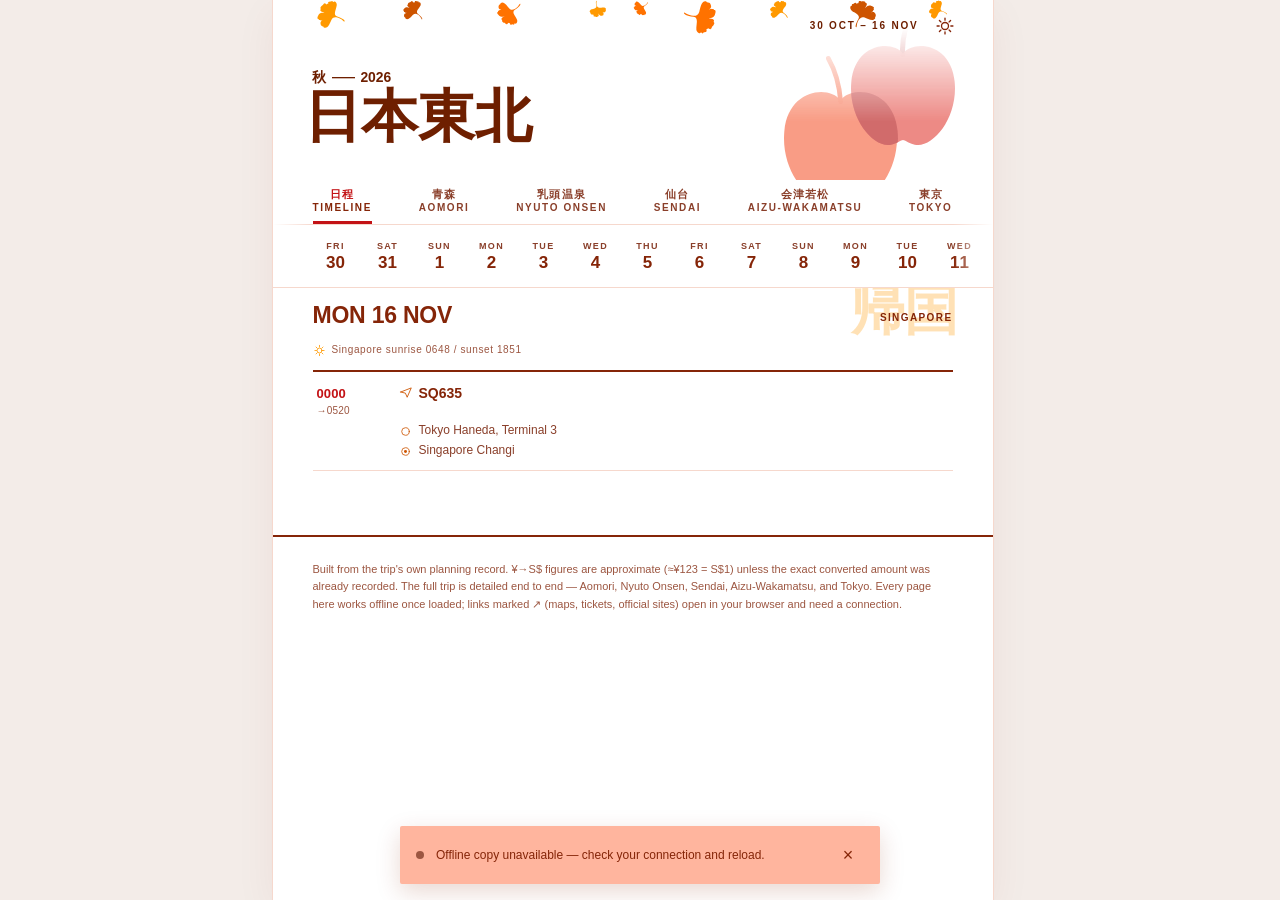
==== index.html @ 408b0f76 "Use the two-apples image for home-screen and app icons too Co-Authored-By: Claude Opus 5.5 <noreply@" ====
<!doctype html><html lang="en"><head><meta charset="utf-8"><meta name="viewport" content="width=device-width,initial-scale=1,viewport-fit=cover"><title>2026 Tohoku — Itinerary</title><meta name="description" content="Day-by-day Tohoku trip itinerary, offline-ready."><meta name="theme-color" content="#ffffff" media="(prefers-color-scheme: light)"><meta name="theme-color" content="#1a0a06" media="(prefers-color-scheme: dark)"><link rel="icon" href="favicon.ico?v=2" sizes="any"><link rel="icon" type="image/png" sizes="16x16" href="icons/favicon-16.png?v=2"><link rel="icon" type="image/png" sizes="32x32" href="icons/favicon-32.png?v=2"><link rel="icon" type="image/png" sizes="48x48" href="icons/favicon-48.png?v=2"><link rel="apple-touch-icon" sizes="180x180" href="icons/apple-touch-icon.png?v=2"><link rel="manifest" href="manifest.webmanifest"><meta name="apple-mobile-web-app-capable" content="yes"><meta name="apple-mobile-web-app-status-bar-style" content="black-translucent"><meta name="apple-mobile-web-app-title" content="Tohoku 2026"><meta name="mobile-web-app-capable" content="yes"><link rel="stylesheet" href="styles.css"></head><body><div class="splash" id="splash" aria-hidden="true"><div class="splash__poster"><div class="sp sp-panel sp-mult" style="left:141px;top:217px;width:941px;height:1770px;background:#ffb59e"></div><div class="sp sp-kanji" style="left:738px;top:215px;width:352px;height:436px"><div class="sp__in" style="width:352px;height:436px;transform:rotate(180deg) scaleY(-1)"><img src="art/splash/nichi.svg" alt=""></div></div><div class="sp sp-kanji" style="left:701.91px;top:1570px;width:435.094px;height:424.427px"><div class="sp__in" style="width:435.094px;height:424.427px;transform:rotate(180deg) scaleY(-1)"><img src="art/splash/hon.svg" alt=""></div></div><div class="sp sp-type sp-mult" style="left:176.37px;top:536.79px;width:10.23px;height:13.51px"><img src="art/splash/d2.svg" alt=""></div><div class="sp sp-type sp-mult" style="left:190.6px;top:536.79px;width:11.285px;height:13.739px"><img src="art/splash/d0.svg" alt=""></div><div class="sp sp-type sp-mult" style="left:205.95px;top:536.79px;width:10.23px;height:13.51px"><img src="art/splash/d2.svg" alt=""></div><div class="sp sp-type sp-mult" style="left:220.17px;top:536.79px;width:11.125px;height:13.739px"><img src="art/splash/d6.svg" alt=""></div><div class="sp sp-type sp-mult" style="left:176.74px;top:260px;width:54.82px;height:230.745px"><div class="sp__in" style="width:230.745px;height:54.82px;transform:rotate(-90deg)"><img src="art/splash/japan.svg" alt=""></div></div><div class="sp sp-type sp-mult" style="left:176.37px;top:511.45px;width:55.205px;height:6.901px"><img src="art/splash/bar.svg" alt=""></div><div class="sp sp-type" style="left:176px;top:563px;width:56px;height:53px"><img src="art/splash/aki.svg" alt=""></div><div class="sp sp-apple-red sp-mult" style="left:233.12px;top:77.36px;width:937.936px;height:1027.284px"><div class="sp__in" style="width:826.265px;height:929.644px;transform:rotate(7.32deg) scaleX(-1)"><img src="art/splash/apple-red.svg" alt=""></div></div><div class="sp sp-type sp-mult sp-route" style="left:1122px;top:215px;width:28px;height:1774px"><p><span>Aomori </span><span class="j">青森</span><span> » Nyuto onsen </span><span class="j">乳頭温泉</span><span> » Sendai </span><span class="j">仙台</span><span> » aizu-wakamatsu</span><span class="j">会津若松</span><span> » Tokyo </span><span class="j">東京</span></p></div><div class="sp sp-leaf sp-leaf--1 sp-mult" style="left:733.956px;top:982.984px;width:348.44px;height:353.081px"><div class="sp__in" style="width:351.261px;height:346.594px;transform:rotate(90.3deg)"><img src="art/splash/leaf-a1.svg" alt=""></div></div><div class="sp sp-leaf sp-leaf--1 sp-mult" style="left:733.956px;top:982.984px;width:348.44px;height:353.081px"><div class="sp__in" style="width:351.261px;height:346.594px;transform:rotate(90.3deg)"><img src="art/splash/leaf-a2.svg" alt=""></div></div><div class="sp sp-leaf sp-leaf--2 sp-mult" style="left:92.008px;top:694.04px;width:238.328px;height:238.252px"><div class="sp__in" style="width:169.681px;height:167.37px;transform:rotate(-46.06deg)"><img src="art/splash/leaf-b1.svg" alt=""></div></div><div class="sp sp-leaf sp-leaf--2 sp-mult" style="left:92.008px;top:694.04px;width:238.328px;height:238.252px"><div class="sp__in" style="width:169.681px;height:167.37px;transform:rotate(-46.06deg)"><img src="art/splash/leaf-b2.svg" alt=""></div></div><div class="sp sp-leaf sp-leaf--3 sp-mult" style="left:53.32px;top:971.523px;width:232.624px;height:233.183px"><div class="sp__in" style="width:169.593px;height:167.318px;transform:rotate(-122.86deg) scaleX(-1)"><img src="art/splash/leaf-c1.svg" alt=""></div></div><div class="sp sp-leaf sp-leaf--3 sp-mult" style="left:53.32px;top:971.523px;width:232.624px;height:233.183px"><div class="sp__in" style="width:169.593px;height:167.318px;transform:rotate(-122.86deg) scaleX(-1)"><img src="art/splash/leaf-c2.svg" alt=""></div></div><div class="sp sp-leaf sp-leaf--4 sp-mult" style="left:883.996px;top:1353.036px;width:229.772px;height:230.538px"><div class="sp__in" style="width:169.682px;height:167.399px;transform:rotate(-60.07deg)"><img src="art/splash/leaf-d.svg" alt=""></div></div><div class="sp sp-leaf sp-leaf--5 sp-mult" style="left:493.768px;top:1857.972px;width:275.528px;height:275.059px"><div class="sp__in" style="width:197.621px;height:194.929px;transform:rotate(37.65deg) scaleX(-1)"><img src="art/splash/leaf-e1.svg" alt=""></div></div><div class="sp sp-leaf sp-leaf--5 sp-mult" style="left:493.768px;top:1857.972px;width:275.528px;height:275.059px"><div class="sp__in" style="width:197.621px;height:194.929px;transform:rotate(37.65deg) scaleX(-1)"><img src="art/splash/leaf-e2.svg" alt=""></div></div><div class="sp sp-leaf sp-leaf--6 sp-mult" style="left:310.992px;top:72.071px;width:267.964px;height:270.431px"><div class="sp__in" style="width:231.723px;height:228.599px;transform:rotate(-79.2deg)"><img src="art/splash/leaf-f.svg" alt=""></div></div><div class="sp sp-leaf sp-leaf--7 sp-mult" style="left:63.984px;top:854.05px;width:156.364px;height:156.925px"><div class="sp__in" style="width:115.328px;height:113.757px;transform:rotate(120.24deg)"><img src="art/splash/leaf-g.svg" alt=""></div></div><div class="sp sp-apple-red sp-mult" style="left:738px;top:215px;width:352px;height:436px"><div class="sp__mask" style="transform:rotate(180deg) scaleY(-1);-webkit-mask:url(art/splash/mask-nichi.svg) no-repeat 0 0/100% 100%;mask:url(art/splash/mask-nichi.svg) no-repeat 0 0/100% 100%"><div style="position:absolute;left:0;top:0;width:826.255px;height:923.871px;transform-origin:0 0;transform:matrix(.99185,-.127411,.127411,.99185,-80.332,-26.666)"><img src="art/splash/apple-red-over.svg" alt=""></div></div></div><div class="sp sp-apple-coral" style="left:.929px;top:904.022px;width:853.618px;height:1003.697px"><div class="sp__mask" style="transform:rotate(-19.83deg) scaleX(-1);-webkit-mask:url(art/splash/mask-coral.svg) no-repeat 0 0/100% 100%;mask:url(art/splash/mask-coral.svg) no-repeat 0 0/100% 100%"><div style="position:absolute;left:0;top:0;width:435.094px;height:424.427px;transform-origin:0 0;transform:matrix(.940703,-.339231,.339231,.940703,-184.712,896.847)"><img src="art/splash/hon-over.svg" alt=""></div></div></div><div class="sp sp-apple-coral sp-mult" style="left:-143.964px;top:789.001px;width:1143.404px;height:1233.737px"><div class="sp__in" style="width:853.618px;height:1003.697px;transform:rotate(-19.83deg) scaleX(-1)"><img src="art/splash/apple-coral.svg" alt=""></div></div></div></div><script>!function(){var e=document.getElementById("splash");if(e){var t=!1;try{t=sessionStorage.getItem("splashSeen")}catch(e){}if(t||/[?&]nosplash/.test(location.search))e.parentNode.removeChild(e);else{try{sessionStorage.setItem("splashSeen","1")}catch(e){}var n=document.documentElement,i=e.firstChild;n.classList.add("splash-on"),l(),window.addEventListener("resize",l);for(var s,a=window.matchMedia&&window.matchMedia("(prefers-reduced-motion: reduce)").matches,o=!1,r=e.getElementsByTagName("img"),d=r.length,c=0;c<r.length;c++)r[c].complete?h():(r[c].addEventListener("load",h),r[c].addEventListener("error",h));setTimeout(m,1200),e.addEventListener("click",v)}}function l(){var e=Math.min(window.innerWidth/1240,window.innerHeight/2204);i.style.transform="translate("+(window.innerWidth-1240*e)/2+"px,"+(window.innerHeight-2204*e)/2+"px) scale("+e+")"}function m(){o||(o=!0,e.classList.add(a?"is-calm":"is-playing"),s=setTimeout(v,a?2600:3550))}function h(){--d<=0&&m()}function v(){clearTimeout(s),e.classList.contains("is-leaving")||(e.classList.add("is-leaving"),n.classList.remove("splash-on"),window.removeEventListener("resize",l),setTimeout(function(){e.parentNode&&e.parentNode.removeChild(e)},450))}}()</script><svg style="display:none" aria-hidden="true"><symbol id="i-flight" viewBox="0 0 24 24" fill="none" stroke="currentColor" stroke-width="1.5" stroke-linecap="round" stroke-linejoin="round"><path d="M3 12L21 5l-7 16-3-7-8-2Z"/></symbol><symbol id="i-train" viewBox="0 0 24 24" fill="none" stroke="currentColor" stroke-width="1.5" stroke-linecap="round" stroke-linejoin="round"><path d="M4 7Q4 4 8 4h5q6 0 7 3"/><rect x="4" y="7" width="16" height="9" rx="3"/><path d="M4 10.5h16"/><circle cx="8" cy="18.5" r="1.3" fill="currentColor" stroke="none"/><circle cx="16" cy="18.5" r="1.3" fill="currentColor" stroke="none"/></symbol><symbol id="i-bus" viewBox="0 0 24 24" fill="none" stroke="currentColor" stroke-width="1.5" stroke-linecap="round" stroke-linejoin="round"><rect x="3.5" y="6" width="17" height="11" rx="2"/><path d="M3.5 11h17"/><path d="M7 8.5h3M14 8.5h3"/><circle cx="7.5" cy="18.5" r="1.3" fill="currentColor" stroke="none"/><circle cx="16.5" cy="18.5" r="1.3" fill="currentColor" stroke="none"/></symbol><symbol id="i-ferry" viewBox="0 0 24 24" fill="none" stroke="currentColor" stroke-width="1.5" stroke-linecap="round" stroke-linejoin="round"><path d="M3 15h18l-3 5H6l-3-5Z"/><path d="M12 15V4"/><path d="M12 5l5.5 2.5L12 9.5Z" fill="currentColor" stroke="none"/></symbol><symbol id="i-walk" viewBox="0 0 24 24" fill="none" stroke="currentColor" stroke-width="1.5" stroke-linecap="round" stroke-linejoin="round"><circle cx="13" cy="4.5" r="1.5" fill="currentColor" stroke="none"/><path d="M12 8l-3 3 1 5"/><path d="M12 8l4 2 2 6"/><path d="M10 16l-2 4M15 15l1 5"/></symbol><symbol id="i-hotel" viewBox="0 0 24 24" fill="none" stroke="currentColor" stroke-width="1.5" stroke-linecap="round" stroke-linejoin="round"><path d="M3 19v-6h18v6"/><path d="M3 15v-2a1 1 0 0 1 1-1h3a1 1 0 0 1 1 1v2"/><path d="M3 21v-2M21 21v-2"/></symbol><symbol id="i-museum" viewBox="0 0 24 24" fill="none" stroke="currentColor" stroke-width="1.5" stroke-linecap="round" stroke-linejoin="round"><path d="M3 10 12 4l9 6"/><path d="M5 10v8M9.5 10v8M14.5 10v8M19 10v8"/><path d="M3 18h18M3 20.5h18"/></symbol><symbol id="i-site" viewBox="0 0 24 24" fill="none" stroke="currentColor" stroke-width="1.5" stroke-linecap="round" stroke-linejoin="round"><path d="M4 19 12 6l8 13Z"/><path d="M4 19h16"/><path d="M12 6V3"/></symbol><symbol id="i-castle" viewBox="0 0 24 24" fill="none" stroke="currentColor" stroke-width="1.5" stroke-linecap="round" stroke-linejoin="round"><path d="M12 2.5 18 8H6Z"/><path d="M8 8h8v3.5H8Z"/><path d="M5.5 11.5h13V20h-13Z"/><path d="M9.5 20v-4h2v4M12.5 20v-4h2v4"/></symbol><symbol id="i-onsen" viewBox="0 0 24 24" fill="none" stroke="currentColor" stroke-width="1.5" stroke-linecap="round" stroke-linejoin="round"><path d="M3 19h18"/><path d="M7 19c0-2 2-2 2-4s-2-2-2-4"/><path d="M12 19c0-2 2-2 2-4s-2-2-2-4"/><path d="M17 19c0-2 2-2 2-4s-2-2-2-4"/></symbol><symbol id="i-hike" viewBox="0 0 24 24" fill="none" stroke="currentColor" stroke-width="1.5" stroke-linecap="round" stroke-linejoin="round"><circle cx="18" cy="5.5" r="1.4" fill="currentColor" stroke="none"/><path d="M3 19 9 8l3 5 2.5-3.5L20 19Z"/></symbol><symbol id="i-food" viewBox="0 0 24 24" fill="none" stroke="currentColor" stroke-width="1.5" stroke-linecap="round" stroke-linejoin="round"><path d="M3.5 13a8.5 4 0 0 0 17 0"/><path d="M3 13h18"/><path d="M17 4 15 13M20 4 18 13"/></symbol><symbol id="i-shop" viewBox="0 0 24 24" fill="none" stroke="currentColor" stroke-width="1.5" stroke-linecap="round" stroke-linejoin="round"><path d="M6 8h12l-1 12.5H7Z"/><path d="M9 8a3 3 0 0 1 6 0"/></symbol><symbol id="i-festival" viewBox="0 0 24 24" fill="none" stroke="currentColor" stroke-width="1.5" stroke-linecap="round" stroke-linejoin="round"><path d="M9 4h6M9 20h6"/><path d="M9 4c-1 4-1.5 5-1.5 8s.5 4 1.5 8"/><path d="M15 4c1 4 1.5 5 1.5 8s-.5 4-1.5 8"/><path d="M12 4v16"/></symbol><symbol id="i-sun" viewBox="0 0 24 24" fill="none" stroke="currentColor" stroke-width="1.5" stroke-linecap="round" stroke-linejoin="round"><circle cx="12" cy="12" r="4.5"/><path d="M12 2.5v3M12 18.5v3M3.5 12h3M17.5 12h3M5.6 5.6l2.1 2.1M16.3 16.3l2.1 2.1M18.4 5.6l-2.1 2.1M7.7 16.3l-2.1 2.1"/></symbol><symbol id="i-warn" viewBox="0 0 24 24" fill="none" stroke="currentColor" stroke-width="1.5" stroke-linecap="round" stroke-linejoin="round"><path d="M12 3 22 20H2Z"/><path d="M12 9.5v5"/><circle cx="12" cy="17.2" r="0.75" fill="currentColor" stroke="none"/></symbol><symbol id="i-bound" viewBox="0 0 24 24" fill="none" stroke="currentColor" stroke-width="1.5" stroke-linecap="round" stroke-linejoin="round"><path d="M3 12h15"/><path d="M13 6l7 6-7 6"/></symbol><symbol id="i-depart" viewBox="0 0 24 24" fill="none" stroke="currentColor" stroke-width="1.5" stroke-linecap="round" stroke-linejoin="round"><circle cx="12" cy="12" r="7"/></symbol><symbol id="i-arrive" viewBox="0 0 24 24" fill="none" stroke="currentColor" stroke-width="1.5" stroke-linecap="round" stroke-linejoin="round"><circle cx="12" cy="12" r="7"/><circle cx="12" cy="12" r="2.75" fill="currentColor" stroke="none"/></symbol><symbol id="i-ticket" viewBox="0 0 24 24" fill="none" stroke="currentColor" stroke-width="1.5" stroke-linecap="round" stroke-linejoin="round"><path d="M3 9a2 2 0 0 0 0 6"/><path d="M21 9a2 2 0 0 1 0 6"/><rect x="3" y="6" width="18" height="12" rx="2"/><path d="M13 6v2M13 11v2M13 16v2" stroke-dasharray="1.5 2"/></symbol></svg><header class="hero"><div class="hero__apples" aria-hidden="true"><img class="hero__a hero__a--coral-stem" src="art/apple-coral-stem.svg" alt="" width="54" height="148"> <img class="hero__a hero__a--coral" src="art/apple-coral.svg" alt="" width="345" height="329"> <img class="hero__a hero__a--red-stem" src="art/apple-red-stem.svg" alt="" width="44" height="141"> <img class="hero__a hero__a--red" src="art/apple-red.svg" alt="" width="319" height="303"> <img class="hero__a hero__a--overlap" src="art/apple-overlap.svg" alt="" width="319" height="303"></div><div class="hero__leaves" aria-hidden="true"><span class="leaf" style="--x:6%;--s:30px;--dur:11s;--delay:-2s;--drift:40px;--spin:300deg"><svg viewBox="320 82 250 250" focusable="false"><path d="M449.25 246.379C460.533 225.133 476.462 222.226 496.83 227.12C541.311 237.816 553.072 268.225 558.45 260.901C564.294 252.931 544.532 235.312 497.122 219.684C476.844 213.003 475.328 197.176 479.103 179.134C480.77 173.201 482.839 165.764 484.871 158.247C488.484 146.698 492.184 135.284 492.862 125.617C493.004 124.701 493.085 123.978 493.08 123.51C492.982 113.691 490.383 104.771 481.406 97.3843C473.807 91.784 468.407 93.7924 464.067 98.8266C460.418 96.265 458.945 89.1436 453.319 89.564C450.482 89.4618 447.677 94.0691 445.226 94.8827C442.432 95.3972 441.091 94.2428 438.589 94.4334C424.124 94.2511 417.619 99.7546 422.479 114.483C420.272 114.333 415.969 112.689 413.925 113.548C410.722 114.885 410.831 118.491 409.587 118.582C403.959 119.004 399.18 109.613 392.879 109.454C386.578 109.288 382.447 115.636 379.87 120.481C376.072 127.592 376.438 125.129 371.047 128.675C366.52 131.211 356.73 143.254 356.761 147.966C356.368 151.139 359.252 151.861 359.435 154.368C360.144 159.655 357.35 160.176 355.851 165.318C353.347 174.58 369.887 180.319 387.406 185.851C390.444 186.815 389.283 188.153 386.816 187.977C368.718 186.402 354.735 189.689 346.431 199.332C341.807 204.703 326.506 231.917 334.216 237.947C336.949 240.091 339.633 239.881 343.156 239.803C343.403 239.793 342.032 245.858 344.096 248.221C346.156 250.579 350.105 248.709 352.651 249.15C356.16 249.835 358.603 253.106 361.779 253.499C364.935 253.992 369.517 251.243 373.597 249.909C374.854 249.503 374.742 250.831 374.039 251.489C366.966 258.147 357.861 261.673 357.446 271.423C357.135 279.931 359.568 291.974 365.982 297.502C367.666 298.953 369.816 298.884 371.005 299.489C373.45 300.721 371.615 301.907 374.49 303.083C377.082 304.148 377.031 302.338 379.936 303.385C383.783 304.756 381.161 309.728 386.069 311.883C421.37 325.422 437.881 267.781 449.25 246.379Z" style="fill:var(--art-gold)"/></svg></span><span class="leaf" style="--x:18%;--s:22px;--dur:13s;--delay:-9s;--drift:-30px;--spin:-260deg"><svg viewBox="130 715 175 175" focusable="false"><path d="M217.958 832.524C230.865 820.533 242.584 822.345 255.502 830.62C283.711 848.7 284.549 872.564 290.028 868.787C295.985 864.675 286.541 847.74 257.49 825.546C245.062 816.055 247.813 804.74 254.756 793.163C257.334 789.458 260.551 784.809 263.762 780.096C269.034 772.973 274.334 765.963 277.124 759.437C277.442 758.837 277.672 758.357 277.781 758.032C280.071 751.214 280.413 744.419 275.975 737.152C272.062 731.453 267.843 731.547 263.632 733.988C261.722 731.34 262.413 726.059 258.419 724.999C256.481 724.247 253.433 726.761 251.543 726.736C249.486 726.421 248.835 725.301 247.058 724.832C237.094 721.233 231.271 723.479 231.099 734.837C229.607 734.203 227.024 732.033 225.404 732.136C222.867 732.293 222.077 734.814 221.194 734.578C217.199 733.519 216.147 725.874 211.825 724.252C207.505 722.624 203.123 726.025 200.177 728.758C195.842 732.767 196.687 731.15 192.105 732.309C188.364 732.977 178.699 738.96 177.589 742.227C176.556 744.329 178.378 745.521 177.902 747.299C177.124 751.127 175.066 750.818 172.794 754.015C168.838 759.823 178.904 767.764 189.698 775.797C191.569 777.194 190.444 777.841 188.779 777.127C176.635 771.692 166.171 770.61 158.111 775.288C153.622 777.895 136.502 793.051 140.389 799.074C141.765 801.214 143.673 801.713 146.129 802.504C146.302 802.557 143.898 806.424 144.758 808.555C145.618 810.681 148.799 810.335 150.455 811.251C152.718 812.568 153.623 815.417 155.726 816.451C157.792 817.55 161.622 816.748 164.765 816.805C165.732 816.825 165.336 817.717 164.691 818.004C158.2 820.913 151.053 821.167 148.425 827.813C146.168 833.625 144.96 842.542 148.071 847.907C148.887 849.315 150.392 849.783 151.069 850.487C152.465 851.927 150.911 852.307 152.618 853.81C154.156 855.17 154.555 853.905 156.313 855.327C158.647 857.199 155.638 860.01 158.517 862.679C179.692 880.522 204.953 844.603 217.958 832.524Z" style="fill:var(--art-rust)"/></svg></span><span class="leaf" style="--x:31%;--s:26px;--dur:10s;--delay:-5s;--drift:50px;--spin:340deg"><svg viewBox="38 972 175 175" focusable="false"><path d="M126.246 1027.62C138.212 1040.56 150.035 1039.63 163.54 1032.36C193.033 1016.46 195.668 992.723 200.847 996.903C206.477 1001.45 195.782 1017.63 165.139 1037.57C152.031 1046.09 153.92 1057.58 159.97 1069.65C162.261 1073.54 165.118 1078.42 167.964 1083.36C172.684 1090.86 177.44 1098.25 179.73 1104.97C180.001 1105.59 180.194 1106.09 180.278 1106.42C182.047 1113.39 181.876 1120.19 176.902 1127.1C172.571 1132.49 168.371 1132.08 164.356 1129.33C162.252 1131.82 162.542 1137.14 158.48 1137.9C156.49 1138.5 153.641 1135.76 151.754 1135.65C149.679 1135.8 148.945 1136.87 147.139 1137.21C136.931 1140.04 131.295 1137.36 131.979 1126.02C130.444 1126.54 127.705 1128.51 126.098 1128.29C123.579 1127.94 122.981 1125.37 122.084 1125.54C118.019 1126.29 116.394 1133.83 111.962 1135.13C107.531 1136.42 103.418 1132.7 100.687 1129.75C96.6669 1125.43 97.3871 1127.1 92.906 1125.6C89.2263 1124.66 80.04 1117.96 79.18 1114.62C78.308 1112.45 80.2148 1111.39 79.8748 1109.58C79.3873 1105.71 77.3119 1105.86 75.2878 1102.5C71.7809 1096.41 82.4181 1089.25 93.7868 1082.06C95.7577 1080.81 94.6853 1080.08 92.9715 1080.66C80.4518 1085.17 69.9361 1085.46 62.2515 1080.18C57.9722 1077.24 42.0442 1060.84 46.3746 1055.13C47.9085 1053.1 49.8485 1052.74 52.3573 1052.14C52.534 1052.1 50.428 1048.06 51.447 1046C52.4645 1043.95 55.6106 1044.53 57.3309 1043.74C59.6871 1042.6 60.8046 1039.83 62.9794 1038.96C65.122 1038.02 68.8806 1039.11 72.0191 1039.29C72.9852 1039.34 72.6576 1038.42 72.0362 1038.08C65.7827 1034.69 58.6757 1033.9 56.5565 1027.08C54.744 1021.11 54.2124 1012.13 57.7192 1007.01C58.6397 1005.67 60.175 1005.32 60.904 1004.67C62.4041 1003.34 60.883 1002.84 62.6988 1001.47C64.3348 1000.23 64.6372 1001.52 66.4979 1000.24C68.9658 998.545 66.1779 995.515 69.2497 993.071C91.7107 976.877 114.19 1014.6 126.246 1027.62Z" style="fill:var(--art-orange)"/></svg></span><span class="leaf" style="--x:44%;--s:18px;--dur:14s;--delay:-1s;--drift:-20px;--spin:220deg"><svg viewBox="68 844 138 138" focusable="false"><path d="M150.328 903.402C137.389 904.258 131.538 897.781 128.003 887.058C120.288 863.636 130.89 849.62 126.007 849.232C120.697 848.815 118.227 862.87 124.512 889.033C127.203 900.223 120.379 905.407 111.038 908.795C107.846 909.714 103.85 910.875 99.8286 912.076C93.5106 913.696 87.2294 915.238 82.6063 917.669C82.146 917.864 81.7917 918.032 81.5786 918.167C77.1055 920.997 73.755 924.719 72.9157 930.929C72.5042 936 74.9566 937.905 78.4951 938.467C78.3561 940.866 75.5098 943.561 77.2984 946.02C78.0563 947.35 80.9639 947.329 82.0318 948.221C83.0603 949.356 82.9117 950.298 83.7086 951.39C87.7282 958.072 92.096 959.492 97.4679 953.087C98.0255 954.141 98.4927 956.58 99.4658 957.273C100.988 958.362 102.609 957.289 103.004 957.833C104.794 960.293 101.845 965.147 103.56 968.08C105.271 971.016 109.352 971.108 112.304 970.915C116.641 970.638 115.408 971.169 118.562 972.635C121.009 973.99 129.306 975.061 131.456 973.71C133.022 972.99 132.535 971.464 133.632 970.669C135.854 968.844 136.886 969.976 139.668 969.205C144.624 967.726 142.562 958.517 140.128 948.918C139.708 947.252 140.65 947.404 141.27 948.585C145.681 957.327 151.155 962.803 157.93 963.874C161.703 964.47 178.517 963.763 179.094 958.519C179.301 956.658 178.443 955.488 177.408 953.895C177.334 953.785 180.503 952.693 181 951.076C181.496 949.463 179.519 948.184 178.999 946.892C178.318 945.089 179.124 943.042 178.403 941.475C177.734 939.888 175.174 938.568 173.406 937.076C172.863 936.615 173.503 936.29 174.004 936.425C179.062 937.778 183.261 940.951 187.848 938.376C191.835 936.105 196.665 931.574 197.379 927.066C197.567 925.883 196.925 924.917 196.865 924.2C196.737 922.73 197.801 923.235 197.524 921.583C197.277 920.093 196.462 920.63 196.118 919.002C195.654 916.849 198.677 916.641 198.273 913.78C194.465 893.759 163.362 902.543 150.328 903.402Z" style="fill:var(--art-gold)"/></svg></span><span class="leaf" style="--x:57%;--s:34px;--dur:12s;--delay:-7s;--drift:30px;--spin:-320deg"><svg viewBox="735 970 368 372" focusable="false"><path d="M910.746 1100.16C899.792 1134.95 876.849 1143.68 845.136 1142.01C775.874 1138.35 749.946 1096.26 743.951 1108.67C737.44 1122.16 771.764 1142.97 846.753 1153.17C878.828 1157.53 885.457 1180.71 884.811 1208.65C883.965 1217.95 882.934 1229.61 881.98 1241.38C879.783 1259.59 877.419 1277.63 879.077 1292.22C879.119 1293.63 879.198 1294.73 879.334 1295.43C882.191 1310.04 888.529 1322.61 903.951 1331.15C916.824 1337.4 924.32 1332.91 929.4 1324.21C935.547 1327.02 939.708 1337.23 947.979 1335.05C952.236 1334.42 955.146 1326.78 958.574 1324.89C962.598 1323.35 964.916 1324.7 968.592 1323.73C990.206 1320 998.384 1310 987.072 1289.39C990.404 1289 997.272 1290.26 1000.08 1288.42C1004.49 1285.54 1003.33 1280.2 1005.16 1279.72C1013.43 1277.53 1023.15 1290.21 1032.59 1288.71C1042.03 1287.22 1046.43 1276.62 1048.93 1268.68C1052.63 1257.03 1052.77 1260.81 1059.82 1254.03C1065.87 1249 1077.14 1228.35 1075.79 1221.33C1075.5 1216.49 1071.01 1216.21 1070.04 1212.52C1067.52 1204.84 1071.54 1203.29 1072.36 1195.21C1073.54 1180.71 1047.29 1176.72 1019.65 1173.31C1014.86 1172.72 1016.22 1170.4 1019.94 1169.98C1047.36 1167.33 1067.29 1158.57 1077.01 1141.91C1082.42 1132.62 1097.72 1087.83 1084.56 1080.97C1079.89 1078.53 1075.95 1079.58 1070.72 1080.67C1070.35 1080.75 1070.72 1071.33 1066.99 1068.38C1063.27 1065.43 1057.9 1069.31 1053.98 1069.36C1048.56 1069.31 1044.02 1065.11 1039.18 1065.4C1034.33 1065.53 1028.26 1070.9 1022.55 1074.01C1020.79 1074.96 1020.59 1072.95 1021.45 1071.78C1030.16 1059.9 1042.76 1052.13 1040.69 1037.48C1038.8 1024.71 1031.85 1007.43 1020.76 1000.96C1017.85 999.262 1014.66 999.958 1012.72 999.386C1008.74 998.223 1011.15 995.949 1006.54 994.99C1002.38 994.118 1002.95 996.802 998.334 996.043C992.22 995.062 994.757 986.926 986.845 985.068C930.483 974.633 921.786 1065.12 910.746 1100.16Z" style="fill:var(--art-orange)"/></svg></span><span class="leaf" style="--x:69%;--s:20px;--dur:15s;--delay:-11s;--drift:-40px;--spin:280deg"><svg viewBox="906 1343 172 172" focusable="false"><path d="M992.958 1460.52C1005.87 1448.53 1017.58 1450.35 1030.5 1458.62C1058.71 1476.7 1059.55 1500.56 1065.03 1496.79C1070.98 1492.68 1061.54 1475.74 1032.49 1453.55C1020.06 1444.05 1022.81 1432.74 1029.76 1421.16C1032.33 1417.46 1035.55 1412.81 1038.76 1408.1C1044.03 1400.97 1049.33 1393.96 1052.12 1387.44C1052.44 1386.84 1052.67 1386.36 1052.78 1386.03C1055.07 1379.21 1055.41 1372.42 1050.97 1365.15C1047.06 1359.45 1042.84 1359.55 1038.63 1361.99C1036.72 1359.34 1037.41 1354.06 1033.42 1353C1031.48 1352.25 1028.43 1354.76 1026.54 1354.74C1024.49 1354.42 1023.83 1353.3 1022.06 1352.83C1012.09 1349.23 1006.27 1351.48 1006.1 1362.84C1004.61 1362.2 1002.02 1360.03 1000.4 1360.14C997.867 1360.29 997.077 1362.81 996.194 1362.58C992.199 1361.52 991.147 1353.87 986.825 1352.25C982.505 1350.62 978.123 1354.02 975.177 1356.76C970.842 1360.77 971.687 1359.15 967.105 1360.31C963.364 1360.98 953.699 1366.96 952.589 1370.23C951.556 1372.33 953.378 1373.52 952.902 1375.3C952.124 1379.13 950.066 1378.82 947.794 1382.02C943.838 1387.82 953.904 1395.76 964.698 1403.8C966.569 1405.19 965.444 1405.84 963.779 1405.13C951.635 1399.69 941.171 1398.61 933.111 1403.29C928.622 1405.89 911.502 1421.05 915.389 1427.07C916.765 1429.21 918.673 1429.71 921.129 1430.5C921.302 1430.56 918.898 1434.42 919.758 1436.55C920.618 1438.68 923.799 1438.33 925.455 1439.25C927.718 1440.57 928.623 1443.42 930.726 1444.45C932.792 1445.55 936.622 1444.75 939.765 1444.8C940.732 1444.83 940.336 1445.72 939.691 1446C933.2 1448.91 926.053 1449.17 923.425 1455.81C921.168 1461.63 919.96 1470.54 923.071 1475.91C923.887 1477.31 925.392 1477.78 926.069 1478.49C927.465 1479.93 925.911 1480.31 927.618 1481.81C929.156 1483.17 929.555 1481.91 931.313 1483.33C933.647 1485.2 930.638 1488.01 933.517 1490.68C954.692 1508.52 979.953 1472.6 992.958 1460.52Z" style="fill:var(--art-gold)"/></svg></span><span class="leaf" style="--x:80%;--s:28px;--dur:11.5s;--delay:-4s;--drift:25px;--spin:-300deg"><svg viewBox="552 1890 200 205" focusable="false"><path d="M664.017 2018.45C644.799 2011.28 632.99 2018.43 622.761 2033.07C600.427 2065.06 610.123 2091.12 602.548 2089.49C594.311 2087.71 596.955 2065.28 618.368 2028.5C627.53 2012.76 619.545 2001.8 606.93 1992.43C602.51 1989.58 596.983 1986.01 591.434 1982.36C582.596 1977.03 573.779 1971.84 567.878 1966.06C567.269 1965.55 566.808 1965.14 566.547 1964.84C561.055 1958.52 557.668 1951.35 559.218 1941.56C560.899 1933.69 565.481 1931.92 571.099 1932.68C571.978 1928.98 568.89 1923.6 572.717 1920.69C574.47 1919.02 578.866 1920.37 580.89 1919.5C582.964 1918.25 583.167 1916.75 584.871 1915.46C593.999 1907.16 601.263 1906.99 606.493 1919.14C607.817 1917.8 609.633 1914.31 611.422 1913.71C614.223 1912.75 616.193 1915.11 617.038 1914.47C620.869 1911.55 618.606 1902.86 622.537 1899.19C626.464 1895.52 632.691 1897.23 637.075 1898.87C643.521 1901.26 641.894 1899.89 647.34 1899.11C651.663 1898.16 664.723 1900.31 667.369 1903.33C669.414 1905.14 667.982 1907.23 669.284 1908.93C671.822 1912.71 673.9 1911.46 677.765 1913.89C684.602 1918.39 677.294 1931.4 669.244 1944.84C667.85 1947.18 669.347 1947.37 670.822 1945.87C681.48 1934.62 692.262 1928.81 703.016 1930.27C709.005 1931.08 734.162 1939.79 732.653 1948C732.122 1950.92 730.29 1952.3 727.998 1954.24C727.835 1954.38 732.141 1957.47 732.16 1960.15C732.179 1962.82 728.601 1963.86 727.226 1965.58C725.375 1968 725.666 1971.47 723.862 1973.52C722.127 1975.62 717.648 1976.45 714.29 1977.91C713.258 1978.36 714.08 1979.15 714.902 1979.17C723.18 1979.42 730.985 1976.52 736.766 1982.5C741.776 1987.76 747.036 1996.82 746.07 2003.97C745.817 2005.85 744.406 2007.02 743.988 2008.08C743.126 2010.25 744.967 2009.97 743.798 2012.35C742.746 2014.49 741.755 2013.31 740.494 2015.62C738.814 2018.67 743.3 2020.36 741.387 2024.51C726.519 2053.12 683.378 2025.68 664.017 2018.45Z" style="fill:var(--art-rust)"/></svg></span><span class="leaf" style="--x:91%;--s:20px;--dur:13.5s;--delay:-8s;--drift:-35px;--spin:260deg"><svg viewBox="320 82 250 250" focusable="false"><path d="M449.25 246.379C460.533 225.133 476.462 222.226 496.83 227.12C541.311 237.816 553.072 268.225 558.45 260.901C564.294 252.931 544.532 235.312 497.122 219.684C476.844 213.003 475.328 197.176 479.103 179.134C480.77 173.201 482.839 165.764 484.871 158.247C488.484 146.698 492.184 135.284 492.862 125.617C493.004 124.701 493.085 123.978 493.08 123.51C492.982 113.691 490.383 104.771 481.406 97.3843C473.807 91.784 468.407 93.7924 464.067 98.8266C460.418 96.265 458.945 89.1436 453.319 89.564C450.482 89.4618 447.677 94.0691 445.226 94.8827C442.432 95.3972 441.091 94.2428 438.589 94.4334C424.124 94.2511 417.619 99.7546 422.479 114.483C420.272 114.333 415.969 112.689 413.925 113.548C410.722 114.885 410.831 118.491 409.587 118.582C403.959 119.004 399.18 109.613 392.879 109.454C386.578 109.288 382.447 115.636 379.87 120.481C376.072 127.592 376.438 125.129 371.047 128.675C366.52 131.211 356.73 143.254 356.761 147.966C356.368 151.139 359.252 151.861 359.435 154.368C360.144 159.655 357.35 160.176 355.851 165.318C353.347 174.58 369.887 180.319 387.406 185.851C390.444 186.815 389.283 188.153 386.816 187.977C368.718 186.402 354.735 189.689 346.431 199.332C341.807 204.703 326.506 231.917 334.216 237.947C336.949 240.091 339.633 239.881 343.156 239.803C343.403 239.793 342.032 245.858 344.096 248.221C346.156 250.579 350.105 248.709 352.651 249.15C356.16 249.835 358.603 253.106 361.779 253.499C364.935 253.992 369.517 251.243 373.597 249.909C374.854 249.503 374.742 250.831 374.039 251.489C366.966 258.147 357.861 261.673 357.446 271.423C357.135 279.931 359.568 291.974 365.982 297.502C367.666 298.953 369.816 298.884 371.005 299.489C373.45 300.721 371.615 301.907 374.49 303.083C377.082 304.148 377.031 302.338 379.936 303.385C383.783 304.756 381.161 309.728 386.069 311.883C421.37 325.422 437.881 267.781 449.25 246.379Z" style="fill:var(--art-gold)"/></svg></span><span class="leaf" style="--x:50%;--s:16px;--dur:16s;--delay:-13s;--drift:20px;--spin:200deg"><svg viewBox="38 972 175 175" focusable="false"><path d="M126.246 1027.62C138.212 1040.56 150.035 1039.63 163.54 1032.36C193.033 1016.46 195.668 992.723 200.847 996.903C206.477 1001.45 195.782 1017.63 165.139 1037.57C152.031 1046.09 153.92 1057.58 159.97 1069.65C162.261 1073.54 165.118 1078.42 167.964 1083.36C172.684 1090.86 177.44 1098.25 179.73 1104.97C180.001 1105.59 180.194 1106.09 180.278 1106.42C182.047 1113.39 181.876 1120.19 176.902 1127.1C172.571 1132.49 168.371 1132.08 164.356 1129.33C162.252 1131.82 162.542 1137.14 158.48 1137.9C156.49 1138.5 153.641 1135.76 151.754 1135.65C149.679 1135.8 148.945 1136.87 147.139 1137.21C136.931 1140.04 131.295 1137.36 131.979 1126.02C130.444 1126.54 127.705 1128.51 126.098 1128.29C123.579 1127.94 122.981 1125.37 122.084 1125.54C118.019 1126.29 116.394 1133.83 111.962 1135.13C107.531 1136.42 103.418 1132.7 100.687 1129.75C96.6669 1125.43 97.3871 1127.1 92.906 1125.6C89.2263 1124.66 80.04 1117.96 79.18 1114.62C78.308 1112.45 80.2148 1111.39 79.8748 1109.58C79.3873 1105.71 77.3119 1105.86 75.2878 1102.5C71.7809 1096.41 82.4181 1089.25 93.7868 1082.06C95.7577 1080.81 94.6853 1080.08 92.9715 1080.66C80.4518 1085.17 69.9361 1085.46 62.2515 1080.18C57.9722 1077.24 42.0442 1060.84 46.3746 1055.13C47.9085 1053.1 49.8485 1052.74 52.3573 1052.14C52.534 1052.1 50.428 1048.06 51.447 1046C52.4645 1043.95 55.6106 1044.53 57.3309 1043.74C59.6871 1042.6 60.8046 1039.83 62.9794 1038.96C65.122 1038.02 68.8806 1039.11 72.0191 1039.29C72.9852 1039.34 72.6576 1038.42 72.0362 1038.08C65.7827 1034.69 58.6757 1033.9 56.5565 1027.08C54.744 1021.11 54.2124 1012.13 57.7192 1007.01C58.6397 1005.67 60.175 1005.32 60.904 1004.67C62.4041 1003.34 60.883 1002.84 62.6988 1001.47C64.3348 1000.23 64.6372 1001.52 66.4979 1000.24C68.9658 998.545 66.1779 995.515 69.2497 993.071C91.7107 976.877 114.19 1014.6 126.246 1027.62Z" style="fill:var(--art-orange)"/></svg></span></div><a href="index.html" class="hero__title" aria-label="日本東北, Tohoku, autumn 2026. Go to the timeline"><span class="hero__kicker"><span lang="ja">秋</span><span class="hero__dash"></span><span>2026</span></span><span class="hero__name" lang="ja">日本東北</span></a><div class="hero__meta"><span class="hero__dates">30 Oct – 16 Nov</span><button class="theme-toggle hero__toggle" type="button" data-theme-toggle data-mode="light" aria-label="Light mode. Switch to dark mode." title="Light mode. Switch to dark mode."><svg class="ico-light" viewBox="0 0 24 24" fill="none" stroke="currentColor" stroke-width="1.6" stroke-linecap="round" aria-hidden="true"><circle cx="12" cy="12" r="4.2"/><path d="M12 2.5v2.5M12 19v2.5M2.5 12H5M19 12h2.5M5.3 5.3l1.8 1.8M16.9 16.9l1.8 1.8M18.7 5.3l-1.8 1.8M7.1 16.9l-1.8 1.8"/></svg><svg class="ico-dark" viewBox="0 0 24 24" fill="none" stroke="currentColor" stroke-width="1.6" stroke-linejoin="round" aria-hidden="true"><path d="M19.5 14.5A8 8 0 0 1 9.5 4.5a8 8 0 1 0 10 10Z" fill="currentColor"/></svg></button></div></header><div class="navbar"><div class="mini" aria-hidden="true"><a href="index.html" class="mini__brand" tabindex="-1"><span class="mini__name" lang="ja">日本東北</span><span class="mini__kicker"><span lang="ja">秋</span><span class="hero__dash"></span><span>2026</span></span></a><div class="mini__meta"><span class="mini__dates">30 Oct – 16 Nov</span><button tabindex="-1" class="theme-toggle mini__toggle" type="button" data-theme-toggle data-mode="light" aria-label="Light mode. Switch to dark mode." title="Light mode. Switch to dark mode."><svg class="ico-light" viewBox="0 0 24 24" fill="none" stroke="currentColor" stroke-width="1.6" stroke-linecap="round" aria-hidden="true"><circle cx="12" cy="12" r="4.2"/><path d="M12 2.5v2.5M12 19v2.5M2.5 12H5M19 12h2.5M5.3 5.3l1.8 1.8M16.9 16.9l1.8 1.8M18.7 5.3l-1.8 1.8M7.1 16.9l-1.8 1.8"/></svg><svg class="ico-dark" viewBox="0 0 24 24" fill="none" stroke="currentColor" stroke-width="1.6" stroke-linejoin="round" aria-hidden="true"><path d="M19.5 14.5A8 8 0 0 1 9.5 4.5a8 8 0 1 0 10 10Z" fill="currentColor"/></svg></button></div></div><nav class="route" aria-label="Destinations"><a href="index.html" aria-current="page"><span class="route__jp" lang="ja">日程</span><span class="route__en">Timeline</span></a> <a href="aomori.html"><span class="route__jp" lang="ja">青森</span><span class="route__en">Aomori</span></a> <a href="nyuto.html"><span class="route__jp" lang="ja">乳頭<span class="route__long">温泉</span></span><span class="route__en">Nyuto<span class="route__long"> Onsen</span></span></a> <a href="sendai.html"><span class="route__jp" lang="ja">仙台</span><span class="route__en">Sendai</span></a> <a href="aizu.html"><span class="route__jp" lang="ja">会津<span class="route__long">若松</span></span><span class="route__en">Aizu<span class="route__long">-Wakamatsu</span></span></a> <a href="tokyo.html"><span class="route__jp" lang="ja">東京</span><span class="route__en">Tokyo</span></a></nav><div class="rail" id="rail" role="tablist" aria-label="Jump to day"></div></div><main class="board" id="board"><section class="day-section" id="day-2026-10-30" data-date="2026-10-30" data-base="Departure"><div class="day-header"><span class="day-header__date">FRI 30 OCT</span> <span class="day-header__base">Overnight flight</span></div><div class="day-sun"><svg><use href="#i-sun"/></svg> Singapore sunrise 0646 / sunset 1851</div><div class="timeline"><details class="row"><summary><span class="row__time">2255<small>→0000</small></span> <span class="row__body"><span class="transit"><span class="transit__line transit__name"><svg><use href="#i-flight"/></svg>SQ 636</span> <span class="transit__line transit__meta"><svg><use href="#i-depart"/></svg><span class="sr-only">Departure: </span>Changi Airport, Terminal 2</span> <span class="transit__line transit__meta"><svg><use href="#i-arrive"/></svg><span class="sr-only">Arrival: </span>Tokyo International Haneda, Terminal 3</span> </span></span><span class="row__cost">—</span></summary><div class="row__detail"><p>Overnight flight. Lands the morning of 31 Oct.</p></div></details></div></section><section class="day-section" id="day-2026-10-31" data-date="2026-10-31" data-base="Transit"><div class="day-header"><span class="day-header__date">SAT 31 OCT</span> <span class="day-header__base"><a href="tokyo.html">Tokyo</a> – <a href="aomori.html">Aomori</a></span></div><div class="day-sun"><svg><use href="#i-sun"/></svg> Aomori sunrise 0606 / sunset 1635</div><div class="timeline"><div class="row row--muted"><div class="row__line"><span class="row__time">0000<small>→0620</small></span><span class="row__body"><span class="row__activity">SQ636 continues — landing Haneda</span></span><span class="row__cost"></span></div></div><div class="row row--muted"><div class="row__line"><span class="row__time">0620<small>→0750</small></span><span class="row__body"><span class="row__activity">Immigration, baggage claim, customs</span></span><span class="row__cost"></span></div></div><div class="row row--muted"><div class="row__line"><span class="row__time">0750<small>→0810</small></span><span class="row__body"><span class="row__activity">Wash up</span></span><span class="row__cost"></span></div></div><details class="row"><summary><span class="row__time">0810<small>→0854</small></span><span class="row__body"><span class="row__activity"><svg class="row__icon"><use href="#i-ticket"/></svg>Collect JR EAST PASS / train reservations</span></span><span class="row__cost">¥50,000<span class="sgd">≈ S$406.50</span></span><span class="row__chev">▸</span></summary><div class="row__detail"><p>JR EAST Travel Service Center, Haneda Airport Terminal 3. Open daily 0645–2000. Bought online in advance — this stop is picking up the physical pass and making the seat reservations, not paying for it. Covers the four legs below (Monorail, JR Keihin-Tohoku, Hayabusa 11, JR Ou Main Line) plus two more on 1 Nov (Shin-Aomori↔Hirosaki).</p></div></details><details class="row"><summary><span class="row__time">0854<small>→0907</small></span><span class="row__body"><span class="transit"> <span class="transit__line transit__name"><svg><use href="#i-train"/></svg>Tokyo Monorail Airport Rapid</span> <span class="transit__pass"><span class="flag flag--outline">JR EAST PASS</span></span> <span class="transit__line transit__meta"><svg><use href="#i-bound"/></svg><span class="sr-only">Direction: </span>to Hamamatsucho</span> <span class="transit__line transit__meta"><svg><use href="#i-depart"/></svg><span class="sr-only">Departure: </span>Haneda Airport Terminal 3 (Monorail) (羽田空港第3ターミナル(モノレール)) · Platform 2</span> <span class="transit__line transit__meta"><svg><use href="#i-arrive"/></svg><span class="sr-only">Arrival: </span>Hamamatsucho (浜松町)</span> </span></span><span class="row__cost"></span><span class="row__chev">▸</span></summary><div class="row__detail"><p>Airport Rapid service — no stops between Haneda and Hamamatsucho. Covered by the JR EAST PASS collected this morning (reference fare ¥520 ≈ S$4.23 — not a separate charge).</p></div></details><details class="row"><summary><span class="row__time">0913<small>→0919</small></span><span class="row__body"><span class="transit"> <span class="transit__line transit__name"><svg><use href="#i-train"/></svg>JR Keihin-Tohoku Line·Negishi Line</span> <span class="transit__pass"><span class="flag flag--outline">JR EAST PASS</span></span> <span class="transit__line transit__meta"><svg><use href="#i-bound"/></svg><span class="sr-only">Direction: </span>to Omiya (Saitama)</span> <span class="transit__line transit__meta"><svg><use href="#i-depart"/></svg><span class="sr-only">Departure: </span>Hamamatsucho (浜松町) · Platform 1</span> <span class="transit__line transit__meta"><svg><use href="#i-arrive"/></svg><span class="sr-only">Arrival: </span>Tokyo (東京)</span> </span></span><span class="row__cost"></span><span class="row__chev">▸</span></summary><div class="row__detail"><p>Covered by the JR EAST PASS. The Sheet's ¥18,110 reference figure is the combined through-fare for this leg plus the next two (Hayabusa 11, JR Ou Main Line to Aomori) — shown once here because all three are connecting JR trains taken without exiting the fare gates, so Japan's fare system charges them as one continuous journey, not three separate fares. That's also why the two legs below show no figure of their own.</p></div></details><details class="row"><summary><span class="row__time">0936<small>→1234</small></span><span class="row__body"><span class="transit"> <span class="transit__line transit__name"><svg><use href="#i-train"/></svg>Hayabusa 11</span> <span class="transit__pass"><span class="flag flag--outline">JR EAST PASS</span></span> <span class="transit__line transit__meta"><svg><use href="#i-bound"/></svg><span class="sr-only">Direction: </span>to Shin-Hakodate-Hokuto</span> <span class="transit__line transit__meta"><svg><use href="#i-depart"/></svg><span class="sr-only">Departure: </span>Tokyo (東京) · Platform 20</span> <span class="transit__line transit__meta"><svg><use href="#i-arrive"/></svg><span class="sr-only">Arrival: </span>Shin-Aomori (新青森)</span> </span></span><span class="row__cost"></span><span class="row__chev">▸</span></summary><div class="row__detail"><p>Reserved-seat Shinkansen, ~3h. Bound for Shin-Hakodate-Hokuto — get off at Shin-Aomori, an intermediate stop, not the final one. Covered by the JR EAST PASS — part of the same combined through-fare as the Keihin-Tohoku leg above (see its note).</p><p>Backup if this one's missed: Hayabusa 73 (to Shin-Hakodate-Hokuto), departs Tokyo 1026 from Platform 20, arrives Shin-Aomori 1342.</p></div></details><details class="row"><summary><span class="row__time">1246<small>→1253</small></span><span class="row__body"><span class="transit"> <span class="transit__line transit__name"><svg><use href="#i-train"/></svg>JR Ou Main Line (Akita-Aomori)</span> <span class="transit__pass"><span class="flag flag--outline">JR EAST PASS</span></span> <span class="transit__line transit__meta"><svg><use href="#i-bound"/></svg><span class="sr-only">Direction: </span>to Aomori</span> <span class="transit__line transit__meta"><svg><use href="#i-depart"/></svg><span class="sr-only">Departure: </span>Shin-Aomori (新青森) · Platform 1</span> <span class="transit__line transit__meta"><svg><use href="#i-arrive"/></svg><span class="sr-only">Arrival: </span>Aomori (青森)</span> </span></span><span class="row__cost"></span><span class="row__chev">▸</span></summary><div class="row__detail"><p>Local connection into Aomori Station. Covered by the JR EAST PASS — the third and last leg of the same combined through-fare that started at Hamamatsucho (see the Keihin-Tohoku leg's note above).</p></div></details><details class="row"><summary><span class="row__time">1253<small>→1530</small></span><span class="row__body"><span class="row__activity"><svg class="row__icon"><use href="#i-hotel"/></svg>Check in — <a href="aomori.html">APA Hotel Aomori-Eki Kencho-Dori</a></span></span><span class="row__cost"></span><span class="row__chev">▸</span></summary><div class="row__detail"><p>Check-in from 1500 / check-out by 1000 for the whole Aomori stay. Full address and booking details on the <a href="aomori.html">Aomori guide</a>.</p></div></details><details class="row"><summary><span class="row__time">1530<small>→1730</small></span><span class="row__body"><span class="row__activity"><svg class="row__icon"><use href="#i-museum"/></svg>Nebuta Museum WA RASSE</span></span><span class="row__cost">¥620<span class="sgd">≈ S$5.04</span></span><span class="row__chev">▸</span></summary><div class="row__detail"><p>Open 0900–1800. Budget ~1.5 hours.</p><p><a href="aomori.html#nebuta-museum">Find out more</a></p></div></details><details class="row"><summary><span class="row__time">1630<small>→1900</small></span><span class="row__body"><span class="row__activity"><svg class="row__icon"><use href="#i-walk"/></svg>Aomori Bay Bridge</span></span><span class="row__cost"></span><span class="row__chev">▸</span></summary><div class="row__detail"><p>No fixed hours — outdoor, always open (pedestrian walkway closed in winter).</p><p><a href="aomori.html#aomori-bay-bridge">Find out more</a></p></div></details><details class="row"><summary><span class="row__time"></span><span class="row__body"><span class="row__activity"><svg class="row__icon"><use href="#i-shop"/></svg>A-FACTORY</span></span><span class="row__cost"></span><span class="row__chev">▸</span></summary><div class="row__detail"><p>Open 1000–1900 per the trip's planning notes.</p><p><a href="aomori.html#a-factory">Find out more</a></p></div></details><div class="row row--muted"><div class="row__line"><span class="row__time">1900<small>→2000</small></span><span class="row__body"><span class="row__activity"><svg class="row__icon"><use href="#i-food"/></svg>Dinner</span></span><span class="row__cost"></span></div></div><div class="row row--muted"><div class="row__line"><span class="row__time">2000<small>→0000</small></span><span class="row__body"><span class="row__activity">Wash up / sleep</span></span><span class="row__cost"></span></div></div></div></section><section class="day-section" id="day-2026-11-01" data-date="2026-11-01" data-base="Aomori"><div class="day-header"><span class="day-header__date">SUN 1 NOV</span> <span class="day-header__base"><a href="aomori.html">Aomori</a></span></div><div class="day-sun"><svg><use href="#i-sun"/></svg> Aomori sunrise 0607 / sunset 1634</div><div class="timeline"><div class="row row--muted"><div class="row__line"><span class="row__time">0000<small>→0600</small></span><span class="row__body"><span class="row__activity">Sleep</span></span><span class="row__cost"></span></div></div><div class="row row--muted"><div class="row__line"><span class="row__time">0600<small>→0700</small></span><span class="row__body"><span class="row__activity">Wake up / Wash up</span></span><span class="row__cost"></span></div></div><details class="row"><summary><span class="row__time">0849<small>→0911</small></span><span class="row__body"><span class="transit"> <span class="transit__line transit__name"><svg><use href="#i-bus"/></svg>Aomori Shiei Bus [S51] Prefectural Bijutsukan Line</span> <span class="transit__pass"><span class="flag flag--outline">IC CARD</span></span> <span class="transit__line transit__meta"><svg><use href="#i-bound"/></svg><span class="sr-only">Direction: </span>to Sannai-Maruyama Historical Site</span> <span class="transit__line transit__meta"><svg><use href="#i-depart"/></svg><span class="sr-only">Departure: </span>Hakko Dori (八甲通り)</span> <span class="transit__line transit__meta"><svg><use href="#i-arrive"/></svg><span class="sr-only">Arrival: </span>Sannai-Maruyama Historical Site (三内丸山遺跡前)</span> </span></span><span class="row__cost">¥280<span class="sgd">≈ S$2.28</span></span><span class="row__chev">▸</span></summary><div class="row__detail"><p>City bus, Prefectural Bijutsukan Line.</p></div></details><details class="row"><summary><span class="row__time">0911<small>→1100</small></span><span class="row__body"><span class="row__activity"><svg class="row__icon"><use href="#i-site"/></svg>Sannai-Maruyama Site</span></span><span class="row__cost">¥410<span class="sgd">≈ S$3.33</span></span><span class="row__chev">▸</span></summary><div class="row__detail"><p>Open 0900–1700. Budget ~1.5 hours.</p><p><a href="aomori.html#sannai-maruyama">Find out more</a></p></div></details><div class="row row--muted"><div class="row__line"><span class="row__time">1100<small>→1115</small></span><span class="row__body"><span class="row__activity"><svg class="row__icon"><use href="#i-walk"/></svg>Walk to Aomori Museum of Art</span></span><span class="row__cost"></span></div></div><details class="row"><summary><span class="row__time">1115<small>→1315</small></span><span class="row__body"><span class="row__activity"><svg class="row__icon"><use href="#i-museum"/></svg>Aomori Museum of Art</span></span><span class="row__cost">¥700<span class="sgd">≈ S$5.69</span></span><span class="row__chev">▸</span></summary><div class="row__detail"><p>Open 0930–1700. Budget ~1.5 hours.</p><p><a href="aomori.html#aomori-museum-of-art">Find out more</a></p></div></details><details class="row"><summary><span class="row__time">1315<small>→1330</small></span><span class="row__body"><span class="transit"> <span class="transit__line transit__name"><svg><use href="#i-bus"/></svg>Shuttle de Root Bus Nebutan-go</span> <span class="transit__pass"><span class="flag flag--outline">IC CARD</span></span> <span class="transit__line transit__meta"><svg><use href="#i-bound"/></svg><span class="sr-only">Direction: </span>to Shin-Aomori Station East Exit</span> <span class="transit__line transit__meta"><svg><use href="#i-depart"/></svg><span class="sr-only">Departure: </span>Aomori Museum of Art (県立美術館前(青森県))</span> <span class="transit__line transit__meta"><svg><use href="#i-arrive"/></svg><span class="sr-only">Arrival: </span>Shin-Aomori Station East Exit (新青森駅東口)</span> </span></span><span class="row__cost">¥300<span class="sgd">≈ S$2.44</span></span><span class="row__chev">▸</span></summary><div class="row__detail"><p>Tourist shuttle loop from the Museum of Art stop.</p></div></details><details class="row"><summary><span class="row__time">1343<small>→1420</small></span><span class="row__body"><span class="transit"> <span class="transit__line transit__name"><svg><use href="#i-train"/></svg>JR Ou Main Line (Akita-Aomori)</span> <span class="transit__pass"><span class="flag flag--outline">JR EAST PASS</span></span> <span class="transit__line transit__meta"><svg><use href="#i-bound"/></svg><span class="sr-only">Direction: </span>to Hirosaki</span> <span class="transit__line transit__meta"><svg><use href="#i-depart"/></svg><span class="sr-only">Departure: </span>Shin-Aomori (新青森) · Platform 2</span> <span class="transit__line transit__meta"><svg><use href="#i-arrive"/></svg><span class="sr-only">Arrival: </span>Hirosaki (弘前)</span> </span></span><span class="row__cost"></span><span class="row__chev">▸</span></summary><div class="row__detail"><p>Covered by the JR EAST PASS (reference fare ¥620 ≈ S$5.04 — not a separate charge).</p></div></details><div class="row row--muted"><div class="row__line"><span class="row__time">1420<small>→1500</small></span><span class="row__body"><span class="row__activity"><svg class="row__icon"><use href="#i-walk"/></svg>Walk to Hirosaki Castle</span></span><span class="row__cost"></span></div></div><details class="row"><summary><span class="row__time">1500<small>→1515</small></span><span class="row__body"><span class="row__activity"><svg class="row__icon"><use href="#i-site"/></svg>Otemon Square</span></span><span class="row__cost"></span><span class="row__chev">▸</span></summary><div class="row__detail"><p>Open 0900–1800. Budget ~15 minutes — the castle approach.</p><p><a href="aomori.html#otemon-square">Find out more</a></p></div></details><details class="row"><summary><span class="row__time">1515<small>→1600</small></span><span class="row__body"><span class="row__activity"><svg class="row__icon"><use href="#i-castle"/></svg>Hirosaki Castle</span></span><span class="row__cost"></span><span class="row__chev">▸</span></summary><div class="row__detail"><p class="flag flag--outline">keep interior expected closed to the public</p><p>Garden open 0900–1700. Budget ~45 minutes. Covered by the Hirosaki Marugoto Tourist Coupon bought here (¥1,000 — shown on the Festival stop below; also covers Honmaru/Kita-no-Kuruwa, Fujita Memorial Garden, and Neputa Village. Reference fare ¥320 ≈ S$2.60 — not a separate charge).</p><p><a href="aomori.html#hirosaki-castle">Find out more</a></p></div></details><details class="row"><summary><span class="row__time">1600<small>→1645</small></span><span class="row__body"><span class="row__activity"><svg class="row__icon"><use href="#i-museum"/></svg>Neputa Village</span></span><span class="row__cost"></span><span class="row__chev">▸</span></summary><div class="row__detail"><p>Open 0900–1730. Covered by the same Hirosaki Marugoto Tourist Coupon as Hirosaki Castle (reference fare ¥600 ≈ S$4.88 — not a separate charge).</p><p><a href="aomori.html#neputa-village">Find out more</a></p></div></details><details class="row"><summary><span class="row__time">1645<small>→2000</small></span><span class="row__body"><span class="row__activity"><svg class="row__icon"><use href="#i-festival"/></svg>Hirosaki Castle Chrysanthemum &amp; Autumn Foliage Festival</span></span><span class="row__cost">¥1,000<span class="sgd">≈ S$8.13</span></span><span class="row__chev">▸</span></summary><div class="row__detail"><p>Confirmed running 30 Oct – 8 Nov 2026 — covers this whole Aomori stay. Illumination 1600–2100, projection mapping 1730–1930.</p><p>Cost shown is the Hirosaki Marugoto Tourist Coupon (¥1,000), bought once and used for all three Hirosaki stops today — Hirosaki Castle Botanical Garden (incl. Honmaru/Kita-no-Kuruwa), Fujita Memorial Garden, and Neputa Village.</p><p><a href="aomori.html#hirosaki-chrysanthemum-festival">Find out more</a></p></div></details><div class="row row--muted"><div class="row__line"><span class="row__time">2000<small>→2031</small></span><span class="row__body"><span class="row__activity"><svg class="row__icon"><use href="#i-walk"/></svg>Walk to Hirosaki Station</span></span><span class="row__cost"></span></div></div><details class="row"><summary><span class="row__time">2031<small>→2129</small></span><span class="row__body"><span class="transit"> <span class="transit__line transit__name"><svg><use href="#i-train"/></svg>JR Ou Main Line (Akita-Aomori)</span> <span class="transit__pass"><span class="flag flag--outline">JR EAST PASS</span></span> <span class="transit__line transit__meta"><svg><use href="#i-bound"/></svg><span class="sr-only">Direction: </span>to Aomori</span> <span class="transit__line transit__meta"><svg><use href="#i-depart"/></svg><span class="sr-only">Departure: </span>Hirosaki (弘前)</span> <span class="transit__line transit__meta"><svg><use href="#i-arrive"/></svg><span class="sr-only">Arrival: </span>Aomori (青森)</span> </span></span><span class="row__cost"></span><span class="row__chev">▸</span></summary><div class="row__detail"><p>Covered by the JR EAST PASS (reference fare ¥720 ≈ S$5.85 — not a separate charge).</p></div></details><div class="row row--muted"><div class="row__line"><span class="row__time">2129<small>→2230</small></span><span class="row__body"><span class="row__activity"><svg class="row__icon"><use href="#i-food"/></svg>Dinner</span></span><span class="row__cost"></span></div></div><div class="row row--muted"><div class="row__line"><span class="row__time">2200<small>→0000</small></span><span class="row__body"><span class="row__activity">Wash up / sleep</span></span><span class="row__cost"></span></div></div></div></section><section class="day-section" id="day-2026-11-02" data-date="2026-11-02" data-base="Aomori"><div class="day-header"><span class="day-header__date">MON 2 NOV</span> <span class="day-header__base"><a href="aomori.html">Aomori</a></span></div><div class="day-sun"><svg><use href="#i-sun"/></svg> Aomori sunrise 0608 / sunset 1633</div><div class="timeline"><div class="row row--muted"><div class="row__line"><span class="row__time">0000<small>→0530</small></span><span class="row__body"><span class="row__activity">Sleep</span></span><span class="row__cost"></span></div></div><div class="row row--muted"><div class="row__line"><span class="row__time">0530<small>→0700</small></span><span class="row__body"><span class="row__activity">Wake up / Wash up</span></span><span class="row__cost"></span></div></div><div class="row row--muted"><div class="row__line"><span class="row__time">0700<small>→0730</small></span><span class="row__body"><span class="row__activity"><svg class="row__icon"><use href="#i-walk"/></svg>Walk to station</span></span><span class="row__cost"></span></div></div><details class="row"><summary><span class="row__time">0730<small>→0939</small></span><span class="row__body"><span class="transit"> <span class="transit__line transit__name"><svg><use href="#i-bus"/></svg>JR Bus Mizuumi-go</span> <span class="transit__pass"><span class="flag flag--outline">JR EAST PASS</span></span> <span class="transit__line transit__meta"><svg><use href="#i-depart"/></svg><span class="sr-only">Departure: </span>Aomori Station (青森駅前) · Platform 11</span> <span class="transit__line transit__meta"><svg><use href="#i-arrive"/></svg><span class="sr-only">Arrival: </span>Ishigeto (石ケ戸)</span> </span></span><span class="row__cost"></span><span class="row__chev">▸</span></summary><div class="row__detail"><p>Covered by the JR EAST PASS — this Tohoku-area pass covers JR Bus Tohoku's Mizuumi-go route (reference fare ¥2,820 ≈ S$22.93 — not a separate charge).</p><p><a href="https://www.jrbustohoku.co.jp/route/11/274/" target="_blank" rel="noopener">jrbustohoku.co.jp — timetable</a> · <a href="https://www.jrbustohoku.co.jp/towadako-oirase/en/" target="_blank" rel="noopener">Towadako/Oirase route</a></p></div></details><details class="row"><summary><span class="row__time">0939<small>→1330</small></span><span class="row__body"><span class="row__activity"><svg class="row__icon"><use href="#i-hike"/></svg>Ishigedo – Nenokuchi Hike (石ヶ戸 – 子ノ口)</span></span><span class="row__cost"></span><span class="row__chev">▸</span></summary><div class="row__detail"><p>No fixed hours — outdoor trail; budget ~3.5 hours. No bus service mid-Nov through March.</p><p><a href="aomori.html#oirase-gorge">Find out more</a></p></div></details><details class="row"><summary><span class="row__time">1330<small>→1420</small></span><span class="row__body"><span class="transit"> <span class="transit__line transit__name"><svg><use href="#i-ferry"/></svg>Lake Towada Sightseeing Cruise</span> <span class="transit__line transit__meta"><svg><use href="#i-depart"/></svg><span class="sr-only">Departure: </span>Nenokuchi (子ノ口)</span> <span class="transit__line transit__meta"><svg><use href="#i-arrive"/></svg><span class="sr-only">Arrival: </span>Yasumiya (休屋)</span> </span></span><span class="row__cost">¥1,760<span class="sgd">≈ S$14.31</span></span><span class="row__chev">▸</span></summary><div class="row__detail"><p class="flag">ferry season ends 5 nov</p><p>Nenokuchi→Yasumiya departures: 1100 (arr. 1150), 1330 (arr. 1420). Yasumiya→Nenokuchi: 0930 (arr. 1020), 1215 (arr. 1305), 1445 (arr. 1535). <a href="https://www.toutetsu.co.jp/ship.html" target="_blank" rel="noopener">toutetsu.co.jp</a></p><p><a href="aomori.html#lake-towada-cruise">Find out more</a></p></div></details><details class="row"><summary><span class="row__time">1420<small>→1500</small></span><span class="row__body"><span class="row__activity"><svg class="row__icon"><use href="#i-walk"/></svg>Walk around Yasumiya</span></span><span class="row__cost"></span><span class="row__chev">▸</span></summary><div class="row__detail"><p>Short lakeside walk around Yasumiya before the bus back — the three stops below. Budget ~40 minutes.</p></div></details><details class="row"><summary><span class="row__time"></span><span class="row__body"><span class="row__activity"><svg class="row__icon"><use href="#i-site"/></svg>Towada Visitor Center</span></span><span class="row__cost"></span><span class="row__chev">▸</span></summary><div class="row__detail"><p>Open 0900–1630.</p><p><a href="aomori.html#towada-visitor-center">Find out more</a></p></div></details><details class="row"><summary><span class="row__time"></span><span class="row__body"><span class="row__activity"><svg class="row__icon"><use href="#i-site"/></svg>Towada Shrine</span></span><span class="row__cost"></span><span class="row__chev">▸</span></summary><div class="row__detail"><p>No fixed hours — open shrine grounds.</p><p><a href="aomori.html#towada-shrine">Find out more</a></p></div></details><details class="row"><summary><span class="row__time"></span><span class="row__body"><span class="row__activity"><svg class="row__icon"><use href="#i-site"/></svg>Otome-no-zō Statue</span></span><span class="row__cost"></span><span class="row__chev">▸</span></summary><div class="row__detail"><p>No fixed hours — open lakeshore site. Budget ~40 minutes total for this Yasumiya walk.</p><p><a href="aomori.html#otome-no-zo-statue">Find out more</a></p></div></details><details class="row"><summary><span class="row__time">1500<small>→1744</small></span><span class="row__body"><span class="transit"> <span class="transit__line transit__name"><svg><use href="#i-bus"/></svg>JR Bus Mizuumi-go</span> <span class="transit__pass"><span class="flag flag--outline">JR EAST PASS</span></span> <span class="transit__line transit__meta"><svg><use href="#i-depart"/></svg><span class="sr-only">Departure: </span>Towadako (十和田湖)</span> <span class="transit__line transit__meta"><svg><use href="#i-arrive"/></svg><span class="sr-only">Arrival: </span>Aomori Station (青森駅前)</span> </span></span><span class="row__cost"></span><span class="row__chev">▸</span></summary><div class="row__detail"><p>Covered by the JR EAST PASS (reference fare ¥3,480 ≈ S$28.29 — not a separate charge).</p><p><a href="https://www.jrbustohoku.co.jp/route/11/274/" target="_blank" rel="noopener">jrbustohoku.co.jp — timetable</a></p></div></details><div class="row row--muted"><div class="row__line"><span class="row__time">1744<small>→1830</small></span><span class="row__body"><span class="row__activity"><svg class="row__icon"><use href="#i-food"/></svg>Dinner</span></span><span class="row__cost"></span></div></div><div class="row row--muted"><div class="row__line"><span class="row__time">1830<small>→0000</small></span><span class="row__body"><span class="row__activity">Wash up / sleep</span></span><span class="row__cost"></span></div></div></div></section><section class="day-section" id="day-2026-11-03" data-date="2026-11-03" data-base="Transit"><div class="day-header"><span class="day-header__date">TUE 3 NOV</span> <span class="day-header__base"><a href="aomori.html">Aomori</a> – <a href="nyuto.html">Nyuto Onsen</a></span></div><div class="day-sun"><svg><use href="#i-sun"/></svg> Aomori sunrise 0609 / sunset 1632</div><div class="timeline"><div class="row row--muted"><div class="row__line"><span class="row__time">0000<small>→0500</small></span><span class="row__body"><span class="row__activity">Sleep</span></span><span class="row__cost"></span></div></div><div class="row row--muted"><div class="row__line"><span class="row__time">0500<small>→0630</small></span><span class="row__body"><span class="row__activity">Wake up / Wash up</span></span><span class="row__cost"></span></div></div><details class="row"><summary><span class="row__time">0630<small>→0700</small></span><span class="row__body"><span class="row__activity"><svg class="row__icon"><use href="#i-hotel"/></svg>Check out / send luggage</span></span><span class="row__cost"></span><span class="row__chev">▸</span></summary><div class="row__detail"><p>Check-out by 1000. Main luggage forwarded ahead to Sendai (not carried through Nyuto Onsen) — see <a href="aomori.html">Aomori guide</a>.</p></div></details><div class="row row--muted"><div class="row__line"><span class="row__time">0700<small>→0724</small></span><span class="row__body"><span class="row__activity"><svg class="row__icon"><use href="#i-walk"/></svg>Walk to Aomori Station</span></span><span class="row__cost"></span></div></div><details class="row"><summary><span class="row__time">0724<small>→0728</small></span><span class="row__body"><span class="transit"> <span class="transit__line transit__name"><svg><use href="#i-train"/></svg>JR Ou Main Line (Akita-Aomori)</span> <span class="transit__pass"><span class="flag flag--outline">JR EAST PASS</span></span> <span class="transit__line transit__meta"><svg><use href="#i-bound"/></svg><span class="sr-only">Direction: </span>to Tsugaru-Shinjo</span> <span class="transit__line transit__meta"><svg><use href="#i-depart"/></svg><span class="sr-only">Departure: </span>Aomori (青森)</span> <span class="transit__line transit__meta"><svg><use href="#i-arrive"/></svg><span class="sr-only">Arrival: </span>Shin-Aomori (新青森)</span> </span></span><span class="row__cost"></span><span class="row__chev">▸</span></summary><div class="row__detail"><p>Covered by the JR EAST PASS. ¥8,640 is the combined through-fare for this leg plus the two connecting JR trains below (Hayabusa 10, Komachi 3) — shown once here because all three are connecting JR trains taken without exiting the fare gates, same pattern as the 31 Oct Keihin-Tohoku/Hayabusa 11/JR Ou Main Line group.</p></div></details><details class="row"><summary><span class="row__time">0743<small>→0843</small></span><span class="row__body"><span class="transit"> <span class="transit__line transit__name"><svg><use href="#i-train"/></svg>Hayabusa 10</span> <span class="transit__pass"><span class="flag flag--outline">JR EAST PASS</span></span> <span class="transit__line transit__meta"><svg><use href="#i-bound"/></svg><span class="sr-only">Direction: </span>to Tokyo</span> <span class="transit__line transit__meta"><svg><use href="#i-depart"/></svg><span class="sr-only">Departure: </span>Shin-Aomori (新青森) · Platform 11</span> <span class="transit__line transit__meta"><svg><use href="#i-arrive"/></svg><span class="sr-only">Arrival: </span>Morioka (盛岡)</span> </span></span><span class="row__cost"></span><span class="row__chev">▸</span></summary><div class="row__detail"><p>Covered by the JR EAST PASS — part of the same combined through-fare as the JR Ou Main Line leg above (see its note).</p></div></details><details class="row"><summary><span class="row__time">0946<small>→1025</small></span><span class="row__body"><span class="transit"> <span class="transit__line transit__name"><svg><use href="#i-train"/></svg>Komachi 3</span> <span class="transit__pass"><span class="flag flag--outline">JR EAST PASS</span></span> <span class="transit__line transit__meta"><svg><use href="#i-bound"/></svg><span class="sr-only">Direction: </span>to Akita</span> <span class="transit__line transit__meta"><svg><use href="#i-depart"/></svg><span class="sr-only">Departure: </span>Morioka (盛岡) · Platform 14</span> <span class="transit__line transit__meta"><svg><use href="#i-arrive"/></svg><span class="sr-only">Arrival: </span>Tazawako (田沢湖)</span> </span></span><span class="row__cost"></span><span class="row__chev">▸</span></summary><div class="row__detail"><p>Covered by the JR EAST PASS — the third and last leg of the same combined through-fare that started at Aomori (see the JR Ou Main Line leg's note above).</p></div></details><details class="row"><summary><span class="row__time">1025<small>→1045</small></span><span class="row__body"><span class="row__activity"><svg class="row__icon"><use href="#i-ticket"/></svg>Buy tickets for Lake Tazawa Loop Line</span></span><span class="row__cost">¥1,210<span class="sgd">≈ S$9.84</span></span><span class="row__chev">▸</span></summary><div class="row__detail"><p>Ugo Kotsu Tazawako Isshu Line (loop bus) day ticket — covers the three loop segments below.</p></div></details><details class="row"><summary><span class="row__time">1045<small>→1115</small></span><span class="row__body"><span class="transit"> <span class="transit__line transit__name"><svg><use href="#i-bus"/></svg>Ugo Kotsu Tazawako Isshu Line (Migi-mawari)</span> <span class="transit__pass"><span class="flag flag--outline">LOOP LINE TICKET</span></span> <span class="transit__line transit__meta"><svg><use href="#i-depart"/></svg><span class="sr-only">Departure: </span>Tazawako Eki-mae (田沢湖駅前)</span> <span class="transit__line transit__meta"><svg><use href="#i-arrive"/></svg><span class="sr-only">Arrival: </span>Katajiri (潟尻)</span> </span></span><span class="row__cost"></span><span class="row__chev">▸</span></summary><div class="row__detail"><p>Covered by the Lake Tazawa Loop Line ticket bought above (reference fare ¥750 — not a separate charge). <a href="https://ugokotsu.co.jp/rosen/timetable/index#:~:text=Lake%20Tazawa%20Loop%20Line" target="_blank" rel="noopener">ugokotsu.co.jp — timetable</a></p></div></details><details class="row"><summary><span class="row__time">1115<small>→1135</small></span><span class="row__body"><span class="row__activity"><svg class="row__icon"><use href="#i-site"/></svg>Statue of Tatsuko</span></span><span class="row__cost"></span><span class="row__chev">▸</span></summary><div class="row__detail"><p>No fixed hours — open lakeshore site.</p><p><a href="nyuto.html#statue-of-tatsuko">Find out more</a></p></div></details><details class="row"><summary><span class="row__time">1135<small>→1145</small></span><span class="row__body"><span class="transit"> <span class="transit__line transit__name"><svg><use href="#i-bus"/></svg>Ugo Kotsu Tazawako Isshu Line (Migi-mawari)</span> <span class="transit__pass"><span class="flag flag--outline">LOOP LINE TICKET</span></span> <span class="transit__line transit__meta"><svg><use href="#i-depart"/></svg><span class="sr-only">Departure: </span>Katajiri (潟尻)</span> <span class="transit__line transit__meta"><svg><use href="#i-arrive"/></svg><span class="sr-only">Arrival: </span>Gozanoishi Jinja-mae (御座の石神社前)</span> </span></span><span class="row__cost"></span><span class="row__chev">▸</span></summary><div class="row__detail"><p>Covered by the Lake Tazawa Loop Line ticket (reference fare ¥360 — not a separate charge).</p></div></details><details class="row"><summary><span class="row__time">1145<small>→1155</small></span><span class="row__body"><span class="row__activity"><svg class="row__icon"><use href="#i-site"/></svg>Goza no Ishi Shrine</span></span><span class="row__cost"></span><span class="row__chev">▸</span></summary><div class="row__detail"><p>No fixed hours — open shrine grounds.</p><p><a href="nyuto.html#goza-no-ishi-shrine">Find out more</a></p></div></details><details class="row"><summary><span class="row__time">1155<small>→1216</small></span><span class="row__body"><span class="transit"> <span class="transit__line transit__name"><svg><use href="#i-bus"/></svg>Ugo Kotsu Tazawako Isshu Line (Migi-mawari)</span> <span class="transit__pass"><span class="flag flag--outline">LOOP LINE TICKET</span></span> <span class="transit__line transit__meta"><svg><use href="#i-depart"/></svg><span class="sr-only">Departure: </span>Gozanoishi Jinja-mae (御座の石神社前)</span> <span class="transit__line transit__meta"><svg><use href="#i-arrive"/></svg><span class="sr-only">Arrival: </span>Tazawako Eki-mae (田沢湖駅前)</span> </span></span><span class="row__cost"></span><span class="row__chev">▸</span></summary><div class="row__detail"><p>Covered by the Lake Tazawa Loop Line ticket (reference fare ¥600 — not a separate charge) — completes the loop back to the station.</p></div></details><div class="row row--muted"><div class="row__line"><span class="row__time">1216<small>→1330</small></span><span class="row__body"><span class="row__activity"><svg class="row__icon"><use href="#i-food"/></svg>Cafe / grocery shopping</span></span><span class="row__cost"></span></div></div><details class="row"><summary><span class="row__time">1330<small>→1415</small></span><span class="row__body"><span class="transit"> <span class="transit__line transit__name"><svg><use href="#i-bus"/></svg>Ugo Kotsu Nyuto Line</span> <span class="transit__pass"><span class="flag flag--outline">CONTACTLESS CARD</span></span> <span class="transit__line transit__meta"><svg><use href="#i-bound"/></svg><span class="sr-only">Direction: </span>to Nyuto Ganiba Onsen</span> <span class="transit__line transit__meta"><svg><use href="#i-depart"/></svg><span class="sr-only">Departure: </span>Tazawako Eki-mae (田沢湖駅前)</span> <span class="transit__line transit__meta"><svg><use href="#i-arrive"/></svg><span class="sr-only">Arrival: </span>Taenoyu Onsen-mae (妙乃湯温泉前)</span> </span></span><span class="row__cost">¥950<span class="sgd">≈ S$7.72</span></span><span class="row__chev">▸</span></summary><div class="row__detail"><p><a href="https://ugokotsu.co.jp/wp-content/jikoku/latest/nyuto2026.pdf" target="_blank" rel="noopener">ugokotsu.co.jp — Nyuto Line timetable (PDF)</a></p></div></details><details class="row"><summary><span class="row__time">1415<small>→1530</small></span><span class="row__body"><span class="row__activity"><svg class="row__icon"><use href="#i-hotel"/></svg>Check in / purchase Yumeguri-cho</span></span><span class="row__cost">¥2,500<span class="sgd">≈ S$20.33</span></span><span class="row__chev">▸</span></summary><div class="row__detail"><p>Check-in from 1500 / check-out by 1000 for the whole Nyuto Onsen stay. Yumeguri-cho is the hot-spring-hopping pass covering tomorrow's onsen circuit. Full address and booking details on the <a href="nyuto.html">Nyuto Onsen guide</a>.</p></div></details><div class="row"><div class="row__line"><span class="row__time">1530<small>→1830</small></span><span class="row__body"><span class="row__activity"><svg class="row__icon"><use href="#i-onsen"/></svg>Taenoyu (妙の湯)</span></span><span class="row__cost"></span></div></div><div class="row row--muted"><div class="row__line"><span class="row__time">1830<small>→1930</small></span><span class="row__body"><span class="row__activity"><svg class="row__icon"><use href="#i-food"/></svg>Dinner</span></span><span class="row__cost"></span></div></div><div class="row row--muted"><div class="row__line"><span class="row__time">1930<small>→0000</small></span><span class="row__body"><span class="row__activity">Wash up / sleep</span></span><span class="row__cost"></span></div></div></div></section><section class="day-section" id="day-2026-11-04" data-date="2026-11-04" data-base="Nyuto Onsen"><div class="day-header"><span class="day-header__date">WED 4 NOV</span> <span class="day-header__base"><a href="nyuto.html">Nyuto Onsen</a></span></div><div class="day-sun"><svg><use href="#i-sun"/></svg> Nyuto Onsen sunrise 0609 / sunset 1632</div><div class="timeline"><div class="row row--muted"><div class="row__line"><span class="row__time">0000<small>→0630</small></span><span class="row__body"><span class="row__activity">Sleep</span></span><span class="row__cost"></span></div></div><div class="row row--muted"><div class="row__line"><span class="row__time">0630<small>→0700</small></span><span class="row__body"><span class="row__activity">Wake up / Wash up</span></span><span class="row__cost"></span></div></div><div class="row"><div class="row__line"><span class="row__time">0700<small>→0800</small></span><span class="row__body"><span class="row__activity"><svg class="row__icon"><use href="#i-onsen"/></svg>Taenoyu (妙の湯)</span></span><span class="row__cost"></span></div></div><div class="row row--muted"><div class="row__line"><span class="row__time">0800<small>→0900</small></span><span class="row__body"><span class="row__activity"><svg class="row__icon"><use href="#i-food"/></svg>Breakfast</span></span><span class="row__cost"></span></div></div><div class="row row--muted"><div class="row__line"><span class="row__time">0900<small>→0915</small></span><span class="row__body"><span class="row__activity"><svg class="row__icon"><use href="#i-walk"/></svg>Walk to Ogama Onsen (大釜温泉)</span></span><span class="row__cost"></span></div></div><details class="row"><summary><span class="row__time">0915<small>→1000</small></span><span class="row__body"><span class="row__activity"><svg class="row__icon"><use href="#i-onsen"/></svg>(2A) Ogama Onsen (大釜温泉)</span></span><span class="row__cost"></span><span class="row__chev">▸</span></summary><div class="row__detail"><p>Open 0900–1630 (last entry 1600). Closed Thursdays — fine today (Wed). Budget ~30-40 minutes. Covered by Yumeguri-cho (reference fare ¥700 ≈ S$5.69 — not a separate charge).</p><p><a href="nyuto.html#ogama-onsen">Find out more</a></p></div></details><div class="row row--muted"><div class="row__line"><span class="row__time">1000<small>→1030</small></span><span class="row__body"><span class="row__activity"><svg class="row__icon"><use href="#i-walk"/></svg>Walk to Magoroku Onsen (孫六温泉)</span></span><span class="row__cost"></span></div></div><details class="row"><summary><span class="row__time">1030<small>→1130</small></span><span class="row__body"><span class="row__activity"><svg class="row__icon"><use href="#i-onsen"/></svg>(2B) Magoroku Onsen (孫六温泉)</span></span><span class="row__cost"></span><span class="row__chev">▸</span></summary><div class="row__detail"><p>Open 1000–1430. Closed Fridays — fine today (Wed). Budget ~40-50 minutes. Covered by Yumeguri-cho (reference fare ¥700 ≈ S$5.69 — not a separate charge).</p><p><a href="nyuto.html#magoroku-onsen">Find out more</a></p></div></details><div class="row row--muted"><div class="row__line"><span class="row__time">1130<small>→1145</small></span><span class="row__body"><span class="row__activity"><svg class="row__icon"><use href="#i-walk"/></svg>Walk to Kuroyu Onsen (黒湯温泉)</span></span><span class="row__cost"></span></div></div><details class="row"><summary><span class="row__time">1145<small>→1300</small></span><span class="row__body"><span class="row__activity"><svg class="row__icon"><use href="#i-onsen"/></svg>(1B) Kuroyu Onsen (黒湯温泉)</span></span><span class="row__cost"></span><span class="row__chev">▸</span></summary><div class="row__detail"><p>Open daily 0900–1630, Wednesdays 1100–1630 — today's hours are the shorter Wednesday window. Budget ~45-60 minutes. Covered by Yumeguri-cho (reference fare ¥800 ≈ S$6.50 — not a separate charge).</p><p><a href="nyuto.html#kuroyu-onsen">Find out more</a></p></div></details><details class="row"><summary><span class="row__time">1336<small>→1413</small></span><span class="row__body"><span class="transit"> <span class="transit__line transit__name"><svg><use href="#i-bus"/></svg>Yumeguri-go shuttle bus</span> <span class="transit__pass"><span class="flag flag--outline">YUMEGURI-CHO</span></span> <span class="transit__line transit__meta"><svg><use href="#i-depart"/></svg><span class="sr-only">Departure: </span>Kuroyu Onsen (黒湯温泉)</span> <span class="transit__line transit__meta"><svg><use href="#i-arrive"/></svg><span class="sr-only">Arrival: </span>Tsurunoyu Onsen (鶴の湯温泉)</span> </span></span><span class="row__cost"></span><span class="row__chev">▸</span></summary><div class="row__detail"><p>Covered by Yumeguri-cho. <a href="http://www.nyuto-onsenkyo.com/yumeguri_spring.pdf" target="_blank" rel="noopener">nyuto-onsenkyo.com — Yumeguri shuttle timetable (PDF)</a></p></div></details><details class="row"><summary><span class="row__time">1430<small>→1600</small></span><span class="row__body"><span class="row__activity"><svg class="row__icon"><use href="#i-onsen"/></svg>(1A) Tsurunoyu Onsen (鶴の湯温泉)</span></span><span class="row__cost"></span><span class="row__chev">▸</span></summary><div class="row__detail"><p>Open 1000–1500. Closed Mondays — fine today (Wed). Budget ~60-90 minutes. Covered by Yumeguri-cho (reference fare ¥700 ≈ S$5.69 — not a separate charge).</p><p><a href="nyuto.html#tsurunoyu-onsen">Find out more</a></p></div></details><details class="row"><summary><span class="row__time">1611<small>→1632</small></span><span class="row__body"><span class="transit"> <span class="transit__line transit__name"><svg><use href="#i-bus"/></svg>Yumeguri-go shuttle bus</span> <span class="transit__pass"><span class="flag flag--outline">YUMEGURI-CHO</span></span> <span class="transit__line transit__meta"><svg><use href="#i-depart"/></svg><span class="sr-only">Departure: </span>Tsurunoyu Onsen (鶴の湯温泉)</span> <span class="transit__line transit__meta"><svg><use href="#i-arrive"/></svg><span class="sr-only">Arrival: </span>Taenoyu Onsen-mae (妙乃湯温泉前)</span> </span></span><span class="row__cost"></span><span class="row__chev">▸</span></summary><div class="row__detail"><p>Covered by Yumeguri-cho.</p></div></details><div class="row"><div class="row__line"><span class="row__time">1632<small>→1830</small></span><span class="row__body"><span class="row__activity"><svg class="row__icon"><use href="#i-onsen"/></svg>Taenoyu (妙の湯)</span></span><span class="row__cost"></span></div></div><div class="row row--muted"><div class="row__line"><span class="row__time">1830<small>→1930</small></span><span class="row__body"><span class="row__activity"><svg class="row__icon"><use href="#i-food"/></svg>Dinner</span></span><span class="row__cost"></span></div></div><div class="row row--muted"><div class="row__line"><span class="row__time">1930<small>→0000</small></span><span class="row__body"><span class="row__activity">Wash up / sleep</span></span><span class="row__cost"></span></div></div></div></section><section class="day-section" id="day-2026-11-05" data-date="2026-11-05" data-base="Transit"><div class="day-header"><span class="day-header__date">THU 5 NOV</span> <span class="day-header__base"><a href="nyuto.html">Nyuto Onsen</a> – <a href="sendai.html">Sendai</a></span></div><div class="day-sun"><svg><use href="#i-sun"/></svg> Nyuto Onsen sunrise 0610 / sunset 1631</div><div class="timeline"><div class="row row--muted"><div class="row__line"><span class="row__time">0000<small>→0630</small></span><span class="row__body"><span class="row__activity">Sleep</span></span><span class="row__cost"></span></div></div><div class="row row--muted"><div class="row__line"><span class="row__time">0630<small>→0700</small></span><span class="row__body"><span class="row__activity">Wake up / Wash up</span></span><span class="row__cost"></span></div></div><div class="row"><div class="row__line"><span class="row__time">0700<small>→0800</small></span><span class="row__body"><span class="row__activity"><svg class="row__icon"><use href="#i-onsen"/></svg>Taenoyu (妙の湯)</span></span><span class="row__cost"></span></div></div><div class="row row--muted"><div class="row__line"><span class="row__time">0800<small>→0845</small></span><span class="row__body"><span class="row__activity"><svg class="row__icon"><use href="#i-food"/></svg>Breakfast</span></span><span class="row__cost"></span></div></div><details class="row"><summary><span class="row__time">0845<small>→0915</small></span><span class="row__body"><span class="row__activity"><svg class="row__icon"><use href="#i-hotel"/></svg>Check out</span></span><span class="row__cost"></span><span class="row__chev">▸</span></summary><div class="row__detail"><p>Check-out by 1000. See the <a href="nyuto.html">Nyuto Onsen guide</a> for stay details.</p></div></details><div class="row row--muted"><div class="row__line"><span class="row__time">0915<small>→0930</small></span><span class="row__body"><span class="row__activity"><svg class="row__icon"><use href="#i-walk"/></svg>Walk to Ganiba Onsen (蟹場温泉)</span></span><span class="row__cost"></span></div></div><details class="row"><summary><span class="row__time">0930<small>→1015</small></span><span class="row__body"><span class="row__activity"><svg class="row__icon"><use href="#i-onsen"/></svg>(3A) Ganiba Onsen (蟹場温泉)</span></span><span class="row__cost"></span><span class="row__chev">▸</span></summary><div class="row__detail"><p>Open 0900–1600. Closed Wednesdays — fine today (Thu). Budget ~30-40 minutes. Covered by Yumeguri-cho (reference fare ¥800 ≈ S$6.50 — not a separate charge).</p><p><a href="nyuto.html#ganiba-onsen">Find out more</a></p></div></details><div class="row row--muted"><div class="row__line"><span class="row__time">1015<small>→1030</small></span><span class="row__body"><span class="row__activity"><svg class="row__icon"><use href="#i-walk"/></svg>Walk to Kuroyu Onsen (黒湯温泉)</span></span><span class="row__cost"></span></div></div><details class="row"><summary><span class="row__time">1030<small>→1115</small></span><span class="row__body"><span class="row__activity"><svg class="row__icon"><use href="#i-onsen"/></svg>(3B) Kyukamura Nyuto Onsenkyo (休暇村乳頭温泉郷)</span></span><span class="row__cost"></span><span class="row__chev">▸</span></summary><div class="row__detail"><p>Open 1100–1500 (hot springs pass valid till 1700). Budget ~30-40 minutes. Covered by Yumeguri-cho (reference fare ¥800 ≈ S$6.50 — not a separate charge).</p><p><a href="nyuto.html#kyukamura-nyuto-onsenkyo">Find out more</a></p></div></details><div class="row row--muted"><div class="row__line"><span class="row__time">1115<small>→1158</small></span><span class="row__body"><span class="row__activity"><svg class="row__icon"><use href="#i-walk"/></svg>Walk to bus stop</span></span><span class="row__cost"></span></div></div><details class="row"><summary><span class="row__time">1158<small>→1243</small></span><span class="row__body"><span class="transit"> <span class="transit__line transit__name"><svg><use href="#i-bus"/></svg>Ugo Kotsu Nyuto Line</span> <span class="transit__pass"><span class="flag flag--outline">CONTACTLESS CARD</span></span> <span class="transit__line transit__meta"><svg><use href="#i-depart"/></svg><span class="sr-only">Departure: </span>Kyukamura Hotels-mae (休暇村前(秋田県))</span> <span class="transit__line transit__meta"><svg><use href="#i-arrive"/></svg><span class="sr-only">Arrival: </span>Tazawako Eki-mae (田沢湖駅前)</span> </span></span><span class="row__cost">¥950<span class="sgd">≈ S$7.72</span></span><span class="row__chev">▸</span></summary><div class="row__detail"><p><a href="https://ugokotsu.co.jp/wp-content/jikoku/latest/nyuto2026.pdf" target="_blank" rel="noopener">ugokotsu.co.jp — Nyuto Line timetable (PDF)</a></p></div></details><details class="row"><summary><span class="row__time">1311<small>→1324</small></span><span class="row__body"><span class="transit"> <span class="transit__line transit__name"><svg><use href="#i-train"/></svg>Komachi 15</span> <span class="transit__pass"><span class="flag flag--outline">JR EAST PASS</span></span> <span class="transit__line transit__meta"><svg><use href="#i-bound"/></svg><span class="sr-only">Direction: </span>to Akita</span> <span class="transit__line transit__meta"><svg><use href="#i-depart"/></svg><span class="sr-only">Departure: </span>Tazawako (田沢湖) · Platform 1</span> <span class="transit__line transit__meta"><svg><use href="#i-arrive"/></svg><span class="sr-only">Arrival: </span>Kakunodate (角館)</span> </span></span><span class="row__cost"></span><span class="row__chev">▸</span></summary><div class="row__detail"><p>Shinkansen, one stop. Covered by the JR EAST PASS (reference fare ¥1,440 ≈ S$11.71 — not a separate charge).</p></div></details><div class="row row--muted"><div class="row__line"><span class="row__time">1324<small>→1345</small></span><span class="row__body"><span class="row__activity"><svg class="row__icon"><use href="#i-walk"/></svg>Walk to Ando Jozo Miso</span></span><span class="row__cost"></span></div></div><details class="row"><summary><span class="row__time">1345<small>→1415</small></span><span class="row__body"><span class="row__activity"><svg class="row__icon"><use href="#i-shop"/></svg>Ando Jozo Miso</span></span><span class="row__cost"></span><span class="row__chev">▸</span></summary><div class="row__detail"><p>Open daily 0830–1700.</p><p><a href="nyuto.html#ando-jozo-miso">Find out more</a></p></div></details><div class="row row--muted"><div class="row__line"><span class="row__time">1415<small>→1430</small></span><span class="row__body"><span class="row__activity"><svg class="row__icon"><use href="#i-walk"/></svg>Walk to Bukeyashiki Street</span></span><span class="row__cost"></span></div></div><div class="row row--muted"><div class="row__line"><span class="row__time">1430<small>→1530</small></span><span class="row__body"><span class="row__activity"><svg class="row__icon"><use href="#i-food"/></svg>Lunch</span></span><span class="row__cost"></span></div></div><details class="row"><summary><span class="row__time">1530<small>→1545</small></span><span class="row__body"><span class="row__activity"><svg class="row__icon"><use href="#i-site"/></svg>Samurai District</span></span><span class="row__cost"></span><span class="row__chev">▸</span></summary><div class="row__detail"><p>Public street, no fixed hours.</p><p><a href="nyuto.html#samurai-district">Find out more</a></p></div></details><details class="row"><summary><span class="row__time">1545<small>→1615</small></span><span class="row__body"><span class="row__activity"><svg class="row__icon"><use href="#i-site"/></svg>Ishiguro House</span></span><span class="row__cost">¥500<span class="sgd">≈ S$4.07</span></span><span class="row__chev">▸</span></summary><div class="row__detail"><p>Open daily 0900–1700. Budget ~30 minutes.</p><p><a href="nyuto.html#ishiguro-house">Find out more</a></p></div></details><details class="row"><summary><span class="row__time">1615<small>→1700</small></span><span class="row__body"><span class="row__activity"><svg class="row__icon"><use href="#i-site"/></svg>Aoyagi Samurai Manor</span></span><span class="row__cost">¥500<span class="sgd">≈ S$4.07</span></span><span class="row__chev">▸</span></summary><div class="row__detail"><p>Open daily 0900–1700. Budget ~45 minutes.</p><p><a href="nyuto.html#aoyagi-samurai-manor">Find out more</a></p></div></details><details class="row"><summary><span class="row__time">1700<small>→1730</small></span><span class="row__body"><span class="row__activity"><svg class="row__icon"><use href="#i-site"/></svg>Hinokinai riverside</span></span><span class="row__cost"></span><span class="row__chev">▸</span></summary><div class="row__detail"><p>Open-air riverbank, no fixed hours, free.</p><p><a href="nyuto.html#hinokinai-riverside">Find out more</a></p></div></details><div class="row row--muted"><div class="row__line"><span class="row__time">1730<small>→1754</small></span><span class="row__body"><span class="row__activity"><svg class="row__icon"><use href="#i-walk"/></svg>Walk to Kakunodate Station</span></span><span class="row__cost"></span></div></div><details class="row"><summary><span class="row__time">1754<small>→1929</small></span><span class="row__body"><span class="transit"> <span class="transit__line transit__name"><svg><use href="#i-train"/></svg>Komachi 38</span> <span class="transit__pass"><span class="flag flag--outline">JR EAST PASS</span></span> <span class="transit__line transit__meta"><svg><use href="#i-bound"/></svg><span class="sr-only">Direction: </span>to Tokyo</span> <span class="transit__line transit__meta"><svg><use href="#i-depart"/></svg><span class="sr-only">Departure: </span>Kakunodate (角館) · Platform 1</span> <span class="transit__line transit__meta"><svg><use href="#i-arrive"/></svg><span class="sr-only">Arrival: </span>Sendai (仙台)</span> </span></span><span class="row__cost"></span><span class="row__chev">▸</span></summary><div class="row__detail"><p>Shinkansen, ~1h35m direct to Sendai. Covered by the JR EAST PASS (reference fare ¥8,930 ≈ S$72.60 — not a separate charge).</p></div></details><details class="row"><summary><span class="row__time">1929<small>→2000</small></span><span class="row__body"><span class="row__activity"><svg class="row__icon"><use href="#i-hotel"/></svg>Check in — <a href="sendai.html">Hotel Vista Sendai</a></span></span><span class="row__cost"></span><span class="row__chev">▸</span></summary><div class="row__detail"><p>Check-in from 1500 / check-out by 1000. Main luggage arrives here, forwarded ahead from Aomori. See the <a href="sendai.html">Sendai guide</a> for stay details.</p></div></details><div class="row row--muted"><div class="row__line"><span class="row__time">2000<small>→2100</small></span><span class="row__body"><span class="row__activity"><svg class="row__icon"><use href="#i-food"/></svg>Dinner</span></span><span class="row__cost"></span></div></div><div class="row row--muted"><div class="row__line"><span class="row__time">2100<small>→0000</small></span><span class="row__body"><span class="row__activity">Wash up / sleep</span></span><span class="row__cost"></span></div></div></div></section><section class="day-section" id="day-2026-11-06" data-date="2026-11-06" data-base="Sendai"><div class="day-header"><span class="day-header__date">FRI 6 NOV</span> <span class="day-header__base"><a href="sendai.html">Sendai</a></span></div><div class="day-sun"><svg><use href="#i-sun"/></svg> Sendai sunrise 0608 / sunset 1633</div><div class="timeline"><div class="row row--muted"><div class="row__line"><span class="row__time">0000<small>→0500</small></span><span class="row__body"><span class="row__activity">Sleep</span></span><span class="row__cost"></span></div></div><div class="row row--muted"><div class="row__line"><span class="row__time">0500<small>→0630</small></span><span class="row__body"><span class="row__activity">Wake up / Wash up</span></span><span class="row__cost"></span></div></div><div class="row row--muted"><div class="row__line"><span class="row__time">0630<small>→0706</small></span><span class="row__body"><span class="row__activity"><svg class="row__icon"><use href="#i-walk"/></svg>Walk to Sendai Station</span></span><span class="row__cost"></span></div></div><details class="row"><summary><span class="row__time">0706<small>→0720</small></span><span class="row__body"><span class="transit"> <span class="transit__line transit__name"><svg><use href="#i-train"/></svg>Yamabiko 97</span> <span class="transit__pass"><span class="flag flag--outline">JR EAST PASS</span></span> <span class="transit__line transit__meta"><svg><use href="#i-bound"/></svg><span class="sr-only">Direction: </span>to Morioka</span> <span class="transit__line transit__meta"><svg><use href="#i-depart"/></svg><span class="sr-only">Departure: </span>Sendai (仙台) · Platform 11</span> <span class="transit__line transit__meta"><svg><use href="#i-arrive"/></svg><span class="sr-only">Arrival: </span>Furukawa (古川)</span> </span></span><span class="row__cost"></span><span class="row__chev">▸</span></summary><div class="row__detail"><p>Shinkansen, bound for Morioka — get off at Furukawa, an intermediate stop. Covered by the JR EAST PASS. ¥2,480 is the combined through-fare for this leg plus the connecting JR Rikuuto Line to Narukonsen below — shown once here since both are connecting JR trains taken without exiting the fare gates (reference fare ¥2,480 ≈ S$20.16 — not a separate charge).</p></div></details><details class="row"><summary><span class="row__time">0727<small>→0813</small></span><span class="row__body"><span class="transit"> <span class="transit__line transit__name"><svg><use href="#i-train"/></svg>JR Rikuuto Line</span> <span class="transit__pass"><span class="flag flag--outline">JR EAST PASS</span></span> <span class="transit__line transit__meta"><svg><use href="#i-bound"/></svg><span class="sr-only">Direction: </span>to Narukonsen</span> <span class="transit__line transit__meta"><svg><use href="#i-depart"/></svg><span class="sr-only">Departure: </span>Furukawa (古川)</span> <span class="transit__line transit__meta"><svg><use href="#i-arrive"/></svg><span class="sr-only">Arrival: </span>Narukonsen (鳴子温泉)</span> </span></span><span class="row__cost"></span><span class="row__chev">▸</span></summary><div class="row__detail"><p>Local line connection. Covered by the JR EAST PASS — part of the same combined through-fare as the Yamabiko 97 leg above (see its note).</p></div></details><div class="row row--muted"><div class="row__line"><span class="row__time">0813<small>→0900</small></span><span class="row__body"><span class="row__activity"><svg class="row__icon"><use href="#i-walk"/></svg>Bus/Walk to Naruko Gorge</span></span><span class="row__cost"></span></div></div><details class="row"><summary><span class="row__time">0900<small>→1230</small></span><span class="row__body"><span class="row__activity"><svg class="row__icon"><use href="#i-hike"/></svg>Naruko Gorge</span></span><span class="row__cost"></span><span class="row__chev">▸</span></summary><div class="row__detail"><p>Open-air gorge, no fixed hours, free. The two stops below are along the gorge walk.</p><p>Weather dependent: this day trip is interchangeable with 8 or 9 Nov.</p><p><a href="sendai.html#naruko-gorge">Find out more</a></p></div></details><details class="row"><summary><span class="row__time"></span><span class="row__body"><span class="row__activity"><svg class="row__icon"><use href="#i-hike"/></svg>Ofukazawa Walking Trail</span></span><span class="row__cost"></span><span class="row__chev">▸</span></summary><div class="row__detail"><p>大深沢遊歩道. Free, open-air trail along the gorge.</p><p><a href="sendai.html#ofukazawa-walking-trail">Find out more</a></p></div></details><details class="row"><summary><span class="row__time"></span><span class="row__body"><span class="row__activity"><svg class="row__icon"><use href="#i-food"/></svg>Narukokyo Resthouse</span></span><span class="row__cost"></span><span class="row__chev">▸</span></summary><div class="row__detail"><p>Daily 0800–1700.</p><p><a href="sendai.html#narukokyo-resthouse">Find out more</a></p></div></details><div class="row row--muted"><div class="row__line"><span class="row__time">1230<small>→1300</small></span><span class="row__body"><span class="row__activity"><svg class="row__icon"><use href="#i-walk"/></svg>Bus/Walk to Naruko Onsen</span></span><span class="row__cost"></span></div></div><details class="row"><summary><span class="row__time">1300<small>→1540</small></span><span class="row__body"><span class="row__activity"><svg class="row__icon"><use href="#i-site"/></svg>Naruko Onsen Shrine</span></span><span class="row__cost"></span><span class="row__chev">▸</span></summary><div class="row__detail"><p>Daily 0900–1700. Start of the Naruko Onsen town stops — the three baths below follow.</p><p><a href="sendai.html#naruko-onsen-shrine">Find out more</a></p></div></details><details class="row"><summary><span class="row__time"></span><span class="row__body"><span class="row__activity"><svg class="row__icon"><use href="#i-onsen"/></svg>Taki no Yu (滝の湯)</span></span><span class="row__cost"></span><span class="row__chev">▸</span></summary><div class="row__detail"><p>Daily 0730–2100.</p><p><a href="sendai.html#taki-no-yu">Find out more</a></p></div></details><details class="row"><summary><span class="row__time"></span><span class="row__body"><span class="row__activity"><svg class="row__icon"><use href="#i-onsen"/></svg>Waseda Sajikiyu (早稲田桟敷湯)</span></span><span class="row__cost">¥550<span class="sgd">≈ S$4.47</span></span><span class="row__chev">▸</span></summary><div class="row__detail"><p>Daily 0900–2130.</p><p><a href="sendai.html#waseda-sajikiyu">Find out more</a></p></div></details><details class="row"><summary><span class="row__time"></span><span class="row__body"><span class="row__activity"><svg class="row__icon"><use href="#i-onsen"/></svg>Shimojigoku Gensen Foot Spa</span></span><span class="row__cost"></span><span class="row__chev">▸</span></summary><div class="row__detail"><p>Daily 0800–1700. Free.</p><p><a href="sendai.html#shimojigoku-gensen-foot-spa">Find out more</a></p></div></details><details class="row"><summary><span class="row__time">1540<small>→1626</small></span><span class="row__body"><span class="transit"> <span class="transit__line transit__name"><svg><use href="#i-train"/></svg>JR Rikuuto Line</span> <span class="transit__pass"><span class="flag flag--outline">JR EAST PASS</span></span> <span class="transit__line transit__meta"><svg><use href="#i-bound"/></svg><span class="sr-only">Direction: </span>to Kogota</span> <span class="transit__line transit__meta"><svg><use href="#i-depart"/></svg><span class="sr-only">Departure: </span>Narukonsen (鳴子温泉)</span> <span class="transit__line transit__meta"><svg><use href="#i-arrive"/></svg><span class="sr-only">Arrival: </span>Furukawa (古川)</span> </span></span><span class="row__cost"></span><span class="row__chev">▸</span></summary><div class="row__detail"><p>Local line, ~46 min. An earlier train leaves at 1410 if the day runs short. Covered by the JR EAST PASS. ¥2,480 is the combined through-fare for this leg plus the connecting Yamabiko 64 to Sendai below — shown once here since both are connecting JR trains taken without exiting the fare gates (reference fare ¥2,480 ≈ S$20.16 — not a separate charge).</p></div></details><details class="row"><summary><span class="row__time">1710<small>→1723</small></span><span class="row__body"><span class="transit"> <span class="transit__line transit__name"><svg><use href="#i-train"/></svg>Yamabiko 64</span> <span class="transit__pass"><span class="flag flag--outline">JR EAST PASS</span></span> <span class="transit__line transit__meta"><svg><use href="#i-bound"/></svg><span class="sr-only">Direction: </span>to Tokyo</span> <span class="transit__line transit__meta"><svg><use href="#i-depart"/></svg><span class="sr-only">Departure: </span>Furukawa (古川) · Platform 12</span> <span class="transit__line transit__meta"><svg><use href="#i-arrive"/></svg><span class="sr-only">Arrival: </span>Sendai (仙台)</span> </span></span><span class="row__cost"></span><span class="row__chev">▸</span></summary><div class="row__detail"><p>Shinkansen back to Sendai. Covered by the JR EAST PASS — part of the same combined through-fare as the JR Rikuuto Line leg above (see its note).</p></div></details><details class="row"><summary><span class="row__time">1723<small>→2000</small></span><span class="row__body"><span class="row__activity"><svg class="row__icon"><use href="#i-shop"/></svg>Ichibancho Arcade</span></span><span class="row__cost"></span><span class="row__chev">▸</span></summary><div class="row__detail"><p>Daily 1000–2100. Free to walk.</p><p><a href="sendai.html#ichibancho-arcade">Find out more</a></p></div></details><div class="row row--muted"><div class="row__line"><span class="row__time">2000<small>→2100</small></span><span class="row__body"><span class="row__activity"><svg class="row__icon"><use href="#i-food"/></svg>Dinner</span></span><span class="row__cost"></span></div></div><div class="row row--muted"><div class="row__line"><span class="row__time">2100<small>→0000</small></span><span class="row__body"><span class="row__activity">Wash up / sleep</span></span><span class="row__cost"></span></div></div></div></section><section class="day-section" id="day-2026-11-07" data-date="2026-11-07" data-base="Sendai"><div class="day-header"><span class="day-header__date">SAT 7 NOV</span> <span class="day-header__base"><a href="sendai.html">Sendai</a></span></div><div class="day-sun"><svg><use href="#i-sun"/></svg> Sendai sunrise 0609 / sunset 1632</div><div class="timeline"><div class="row row--muted"><div class="row__line"><span class="row__time">0000<small>→0730</small></span><span class="row__body"><span class="row__activity">Sleep</span></span><span class="row__cost"></span></div></div><div class="row row--muted"><div class="row__line"><span class="row__time">0730<small>→0915</small></span><span class="row__body"><span class="row__activity">Wake up / Wash up</span></span><span class="row__cost"></span></div></div><div class="row row--muted"><div class="row__line"><span class="row__time">0915<small>→0948</small></span><span class="row__body"><span class="row__activity"><svg class="row__icon"><use href="#i-walk"/></svg>Walk to Sendai Station</span></span><span class="row__cost"></span></div></div><details class="row"><summary><span class="row__time">0948<small>→1008</small></span><span class="row__body"><span class="transit"> <span class="transit__line transit__name"><svg><use href="#i-train"/></svg>JR Senseki Line</span> <span class="transit__pass"><span class="flag flag--outline">JR EAST PASS</span></span> <span class="transit__line transit__meta"><svg><use href="#i-bound"/></svg><span class="sr-only">Direction: </span>to Higashishiogama</span> <span class="transit__line transit__meta"><svg><use href="#i-depart"/></svg><span class="sr-only">Departure: </span>Sendai (仙台) · Platform 10</span> <span class="transit__line transit__meta"><svg><use href="#i-arrive"/></svg><span class="sr-only">Arrival: </span>Nakanosakae (中野栄)</span> </span></span><span class="row__cost"></span><span class="row__chev">▸</span></summary><div class="row__detail"><p>Local line. Covered by the JR EAST PASS (reference fare ¥210 ≈ S$1.71 — not a separate charge).</p></div></details><details class="row"><summary><span class="row__time">1008<small>→1315</small></span><span class="row__body"><span class="row__activity"><svg class="row__icon"><use href="#i-shop"/></svg>Mitsui Outlet Park Sendai Port</span></span><span class="row__cost"></span><span class="row__chev">▸</span></summary><div class="row__detail"><p>Keep this day on a weekend: it can move to Sun 8 Nov if needed.</p><p>Open daily 1000–2000. Free entry.</p><p><a href="sendai.html#mitsui-outlet-park-sendai-port">Find out more</a></p></div></details><div class="row row--muted"><div class="row__line"><span class="row__time">1315<small>→1339</small></span><span class="row__body"><span class="row__activity"><svg class="row__icon"><use href="#i-walk"/></svg>Walk to Nakanosakae</span></span><span class="row__cost"></span></div></div><details class="row"><summary><span class="row__time">1339<small>→1342</small></span><span class="row__body"><span class="transit"> <span class="transit__line transit__name"><svg><use href="#i-train"/></svg>JR Senseki Line</span> <span class="transit__pass"><span class="flag flag--outline">JR EAST PASS</span></span> <span class="transit__line transit__meta"><svg><use href="#i-bound"/></svg><span class="sr-only">Direction: </span>to Tagajo</span> <span class="transit__line transit__meta"><svg><use href="#i-depart"/></svg><span class="sr-only">Departure: </span>Nakanosakae (中野栄)</span> <span class="transit__line transit__meta"><svg><use href="#i-arrive"/></svg><span class="sr-only">Arrival: </span>Tagajo (多賀城)</span> </span></span><span class="row__cost"></span><span class="row__chev">▸</span></summary><div class="row__detail"><p>Local line, one stop. Covered by the JR EAST PASS (reference fare ¥160 ≈ S$1.30 — not a separate charge).</p></div></details><details class="row"><summary><span class="row__time">1355<small>→1415</small></span><span class="row__body"><span class="row__activity"><svg class="row__icon"><use href="#i-bus"/></svg>Shuttle Bus to Kirin Beer Factory</span></span><span class="row__cost"></span><span class="row__chev">▸</span></summary><div class="row__detail"><p>Free shuttle from Tagajo Station, runs roughly hourly for tour participants.</p><p><a href="https://www.kirin.co.jp/experience/factory/sendai/access/" target="_blank" rel="noopener">kirin.co.jp — shuttle access</a></p></div></details><details class="row"><summary><span class="row__time">1430<small>→1550</small></span><span class="row__body"><span class="row__activity"><svg class="row__icon"><use href="#i-food"/></svg>Kirin Ichiban Shibori Taste Experience Tour</span></span><span class="row__cost">¥1,000<span class="sgd">≈ S$8.13</span></span><span class="row__chev">▸</span></summary><div class="row__detail"><p>Weekends/holidays only, 1430 start. Advance online reservation required, no walk-ins. 20+ only.</p><p><a href="sendai.html#kirin-beer-factory-sendai">Find out more</a></p></div></details><details class="row"><summary><span class="row__time">1630<small>→1645</small></span><span class="row__body"><span class="row__activity"><svg class="row__icon"><use href="#i-bus"/></svg>Shuttle Bus to Tagajo Station</span></span><span class="row__cost"></span><span class="row__chev">▸</span></summary><div class="row__detail"><p>Free shuttle back to Tagajo Station.</p><p><a href="https://www.kirin.co.jp/experience/factory/sendai/access/" target="_blank" rel="noopener">kirin.co.jp — shuttle access</a></p></div></details><details class="row"><summary><span class="row__time">1701<small>→1722</small></span><span class="row__body"><span class="transit"> <span class="transit__line transit__name"><svg><use href="#i-train"/></svg>JR Senseki Line</span> <span class="transit__pass"><span class="flag flag--outline">JR EAST PASS</span></span> <span class="transit__line transit__meta"><svg><use href="#i-bound"/></svg><span class="sr-only">Direction: </span>to Aoba-dori</span> <span class="transit__line transit__meta"><svg><use href="#i-depart"/></svg><span class="sr-only">Departure: </span>Tagajo (多賀城)</span> <span class="transit__line transit__meta"><svg><use href="#i-arrive"/></svg><span class="sr-only">Arrival: </span>Sendai (仙台)</span> </span></span><span class="row__cost"></span><span class="row__chev">▸</span></summary><div class="row__detail"><p>Local line. Covered by the JR EAST PASS (reference fare ¥260 ≈ S$2.11 — not a separate charge).</p></div></details><details class="row"><summary><span class="row__time">1722<small>→2000</small></span><span class="row__body"><span class="row__activity"><svg class="row__icon"><use href="#i-shop"/></svg>Ichibancho Arcade</span></span><span class="row__cost"></span><span class="row__chev">▸</span></summary><div class="row__detail"><p>Daily 1000–2100. Free to walk.</p><p><a href="sendai.html#ichibancho-arcade">Find out more</a></p></div></details><div class="row row--muted"><div class="row__line"><span class="row__time">2000<small>→2100</small></span><span class="row__body"><span class="row__activity"><svg class="row__icon"><use href="#i-food"/></svg>Dinner</span></span><span class="row__cost"></span></div></div><div class="row row--muted"><div class="row__line"><span class="row__time">2100<small>→0000</small></span><span class="row__body"><span class="row__activity">Wash up / sleep</span></span><span class="row__cost"></span></div></div></div></section><section class="day-section" id="day-2026-11-08" data-date="2026-11-08" data-base="Sendai"><div class="day-header"><span class="day-header__date">SUN 8 NOV</span> <span class="day-header__base"><a href="sendai.html">Sendai</a></span></div><div class="day-sun"><svg><use href="#i-sun"/></svg> Sendai sunrise 0610 / sunset 1631</div><div class="timeline"><div class="row row--muted"><div class="row__line"><span class="row__time">0000<small>→0600</small></span><span class="row__body"><span class="row__activity">Sleep</span></span><span class="row__cost"></span></div></div><div class="row row--muted"><div class="row__line"><span class="row__time">0600<small>→0730</small></span><span class="row__body"><span class="row__activity">Wake up / Wash up</span></span><span class="row__cost"></span></div></div><div class="row row--muted"><div class="row__line"><span class="row__time">0730<small>→0803</small></span><span class="row__body"><span class="row__activity"><svg class="row__icon"><use href="#i-walk"/></svg>Walk to Sendai Station</span></span><span class="row__cost"></span></div></div><details class="row"><summary><span class="row__time">0808<small>→0838</small></span><span class="row__body"><span class="transit"> <span class="transit__line transit__name"><svg><use href="#i-train"/></svg>JR Senseki Line</span> <span class="transit__pass"><span class="flag flag--outline">JR EAST PASS</span></span> <span class="transit__line transit__meta"><svg><use href="#i-bound"/></svg><span class="sr-only">Direction: </span>to Higashishiogama</span> <span class="transit__line transit__meta"><svg><use href="#i-depart"/></svg><span class="sr-only">Departure: </span>Sendai (仙台) · Platform 10</span> <span class="transit__line transit__meta"><svg><use href="#i-arrive"/></svg><span class="sr-only">Arrival: </span>Hon-Shiogama (本塩釜)</span> </span></span><span class="row__cost"></span><span class="row__chev">▸</span></summary><div class="row__detail"><p>Local line. Covered by the JR EAST PASS (reference fare ¥350 ≈ S$2.85 — not a separate charge).</p></div></details><details class="row"><summary><span class="row__time">0838<small>→0930</small></span><span class="row__body"><span class="row__activity"><svg class="row__icon"><use href="#i-site"/></svg>Shiogama Shrine</span></span><span class="row__cost"></span><span class="row__chev">▸</span></summary><div class="row__detail"><p>This Matsushima day trip is interchangeable with 6 or 9 Nov.</p><p>Daily 0500–1700. Free (on-site museum ¥200).</p><p><a href="sendai.html#shiogama-shrine">Find out more</a></p></div></details><div class="row row--muted"><div class="row__line"><span class="row__time">0930<small>→1000</small></span><span class="row__body"><span class="row__activity"><svg class="row__icon"><use href="#i-walk"/></svg>Walk to Marine Gate Shiogama</span></span><span class="row__cost"></span></div></div><details class="row"><summary><span class="row__time">1000<small>→1100</small></span><span class="row__body"><span class="transit"> <span class="transit__line transit__name"><svg><use href="#i-ferry"/></svg>Matsushima Bay Boat Tour — Basho Course</span> <span class="transit__line transit__meta"><svg><use href="#i-depart"/></svg><span class="sr-only">Departure: </span>Marine Gate Shiogama</span> <span class="transit__line transit__meta"><svg><use href="#i-arrive"/></svg><span class="sr-only">Arrival: </span>Matsushima</span> </span></span><span class="row__cost">¥2,100<span class="sgd">≈ S$17.07</span></span><span class="row__chev">▸</span></summary><div class="row__detail"><p>~50 min, retracing Matsuo Basho's own 1689 boat journey from Shiogama to Matsushima. Green class (of three fare tiers: 2nd class ¥1,500 / Green ¥2,100 / 1st class ¥2,900).</p><p><a href="sendai.html#matsushima-bay-boat-tour-basho-course">Find out more</a></p></div></details><details class="row"><summary><span class="row__time">1100<small>→1115</small></span><span class="row__body"><span class="row__activity"><svg class="row__icon"><use href="#i-site"/></svg>Godaido Hall</span></span><span class="row__cost"></span><span class="row__chev">▸</span></summary><div class="row__detail"><p>Daily 0830–1630. Free.</p><p><a href="sendai.html#godaido-hall">Find out more</a></p></div></details><details class="row"><summary><span class="row__time">1115<small>→1200</small></span><span class="row__body"><span class="row__activity"><svg class="row__icon"><use href="#i-site"/></svg>Zuiganji Temple</span></span><span class="row__cost">¥1,000<span class="sgd">≈ S$8.13</span></span><span class="row__chev">▸</span></summary><div class="row__detail"><p>Daily 0830–1700 (shorter in winter months).</p><p><a href="sendai.html#zuiganji-temple">Find out more</a></p></div></details><details class="row"><summary><span class="row__time">1200<small>→1245</small></span><span class="row__body"><span class="row__activity"><svg class="row__icon"><use href="#i-site"/></svg>Entsuin</span></span><span class="row__cost">¥500<span class="sgd">≈ S$4.07</span></span><span class="row__chev">▸</span></summary><div class="row__detail"><p>Daily 0900–1600.</p><p><a href="sendai.html#entsuin">Find out more</a></p></div></details><div class="row row--muted"><div class="row__line"><span class="row__time">1245<small>→1400</small></span><span class="row__body"><span class="row__activity"><svg class="row__icon"><use href="#i-food"/></svg>Lunch</span></span><span class="row__cost"></span></div></div><details class="row"><summary><span class="row__time">1400<small>→1430</small></span><span class="row__body"><span class="row__activity"><svg class="row__icon"><use href="#i-site"/></svg>Kanrantei Tea House</span></span><span class="row__cost">¥200<span class="sgd">≈ S$1.63</span></span><span class="row__chev">▸</span></summary><div class="row__detail"><p>Daily 0830–1630 (to 1600 Dec–Mar).</p><p><a href="sendai.html#kanrantei-tea-house">Find out more</a></p></div></details><details class="row"><summary><span class="row__time">1430<small>→1530</small></span><span class="row__body"><span class="row__activity"><svg class="row__icon"><use href="#i-site"/></svg>Oshima</span></span><span class="row__cost"></span><span class="row__chev">▸</span></summary><div class="row__detail"><p>Open-air island, no fixed hours, free.</p><p><a href="sendai.html#oshima">Find out more</a></p></div></details><div class="row row--muted"><div class="row__line"><span class="row__time">1530<small>→1712</small></span><span class="row__body"><span class="row__activity"><svg class="row__icon"><use href="#i-walk"/></svg>Walk around / Shopping</span></span><span class="row__cost"></span></div></div><details class="row"><summary><span class="row__time">1712<small>→1751</small></span><span class="row__body"><span class="transit"> <span class="transit__line transit__name"><svg><use href="#i-train"/></svg>JR Senseki Line</span> <span class="transit__pass"><span class="flag flag--outline">JR EAST PASS</span></span> <span class="transit__line transit__meta"><svg><use href="#i-bound"/></svg><span class="sr-only">Direction: </span>to Aoba-dori</span> <span class="transit__line transit__meta"><svg><use href="#i-depart"/></svg><span class="sr-only">Departure: </span>Matsushimakaigan (松島海岸)</span> <span class="transit__line transit__meta"><svg><use href="#i-arrive"/></svg><span class="sr-only">Arrival: </span>Sendai (仙台)</span> </span></span><span class="row__cost"></span><span class="row__chev">▸</span></summary><div class="row__detail"><p>Local line. Covered by the JR EAST PASS (reference fare ¥440 ≈ S$3.58 — not a separate charge).</p></div></details><details class="row"><summary><span class="row__time">1751<small>→2000</small></span><span class="row__body"><span class="row__activity"><svg class="row__icon"><use href="#i-shop"/></svg>Ichibancho Arcade</span></span><span class="row__cost"></span><span class="row__chev">▸</span></summary><div class="row__detail"><p>Daily 1000–2100. Free to walk.</p><p><a href="sendai.html#ichibancho-arcade">Find out more</a></p></div></details><div class="row row--muted"><div class="row__line"><span class="row__time">2000<small>→2100</small></span><span class="row__body"><span class="row__activity"><svg class="row__icon"><use href="#i-food"/></svg>Dinner</span></span><span class="row__cost"></span></div></div><div class="row row--muted"><div class="row__line"><span class="row__time">2100<small>→0000</small></span><span class="row__body"><span class="row__activity">Wash up / sleep</span></span><span class="row__cost"></span></div></div></div></section><section class="day-section" id="day-2026-11-09" data-date="2026-11-09" data-base="Sendai"><div class="day-header"><span class="day-header__date">MON 9 NOV</span> <span class="day-header__base"><a href="sendai.html">Sendai</a></span></div><div class="day-sun"><svg><use href="#i-sun"/></svg> Sendai sunrise 0611 / sunset 1630</div><div class="timeline"><div class="row row--muted"><div class="row__line"><span class="row__time">0000<small>→0500</small></span><span class="row__body"><span class="row__activity">Sleep</span></span><span class="row__cost"></span></div></div><div class="row row--muted"><div class="row__line"><span class="row__time">0500<small>→0645</small></span><span class="row__body"><span class="row__activity">Wake up / Wash up</span></span><span class="row__cost"></span></div></div><div class="row row--muted"><div class="row__line"><span class="row__time">0645<small>→0714</small></span><span class="row__body"><span class="row__activity"><svg class="row__icon"><use href="#i-walk"/></svg>Walk to Sendai Station</span></span><span class="row__cost"></span></div></div><details class="row"><summary><span class="row__time">0714<small>→0818</small></span><span class="row__body"><span class="transit"> <span class="transit__line transit__name"><svg><use href="#i-train"/></svg>JR Senzan Line</span> <span class="transit__pass"><span class="flag flag--outline">JR EAST PASS</span></span> <span class="transit__line transit__meta"><svg><use href="#i-bound"/></svg><span class="sr-only">Direction: </span>to Yamagata</span> <span class="transit__line transit__meta"><svg><use href="#i-depart"/></svg><span class="sr-only">Departure: </span>Sendai (仙台) · Platform 7</span> <span class="transit__line transit__meta"><svg><use href="#i-arrive"/></svg><span class="sr-only">Arrival: </span>Yamadera (山寺)</span> </span></span><span class="row__cost"></span><span class="row__chev">▸</span></summary><div class="row__detail"><p>Local line. Covered by the JR EAST PASS (reference fare ¥910 ≈ S$7.40 — not a separate charge).</p></div></details><details class="row"><summary><span class="row__time">0830<small>→1200</small></span><span class="row__body"><span class="row__activity"><svg class="row__icon"><use href="#i-site"/></svg>Yamadera</span></span><span class="row__cost">¥500<span class="sgd">≈ S$4.07</span></span><span class="row__chev">▸</span></summary><div class="row__detail"><p>This Yamadera day trip is interchangeable with 6 or 8 Nov.</p><p>Apr–Nov 0800–1600. ~1,000 stone steps to the summit, ~30 min climb. Visited in order: Konponchudo Hall, Niomon Gate, Kaisando Hall, Nokyodo, Godaido Hall (the summit viewpoint).</p><p><a href="sendai.html#yamadera">Find out more</a></p></div></details><details class="row"><summary><span class="row__time">1221<small>→1320</small></span><span class="row__body"><span class="transit"> <span class="transit__line transit__name"><svg><use href="#i-train"/></svg>JR Senzan Line Rapid</span> <span class="transit__pass"><span class="flag flag--outline">JR EAST PASS</span></span> <span class="transit__line transit__meta"><svg><use href="#i-bound"/></svg><span class="sr-only">Direction: </span>to Sendai</span> <span class="transit__line transit__meta"><svg><use href="#i-depart"/></svg><span class="sr-only">Departure: </span>Yamadera (山寺)</span> <span class="transit__line transit__meta"><svg><use href="#i-arrive"/></svg><span class="sr-only">Arrival: </span>Sendai (仙台)</span> </span></span><span class="row__cost"></span><span class="row__chev">▸</span></summary><div class="row__detail"><p>Rapid service. Covered by the JR EAST PASS (reference fare ¥910 ≈ S$7.40 — not a separate charge).</p></div></details><div class="row row--muted"><div class="row__line"><span class="row__time">1320<small>→1340</small></span><span class="row__body"><span class="row__activity"><svg class="row__icon"><use href="#i-walk"/></svg>Transit</span></span><span class="row__cost"></span></div></div><details class="row"><summary><span class="row__time">1340<small>→1353</small></span><span class="row__body"><span class="transit"> <span class="transit__line transit__name"><svg><use href="#i-bus"/></svg>Loople Sendai</span> <span class="transit__pass"><span class="flag flag--outline">IC CARD</span></span> <span class="transit__line transit__meta"><svg><use href="#i-depart"/></svg><span class="sr-only">Departure: </span>(1) Sendai Station</span> <span class="transit__line transit__meta"><svg><use href="#i-arrive"/></svg><span class="sr-only">Arrival: </span>(4) Zuihoden Mausoleum</span> </span></span><span class="row__cost">¥260<span class="sgd">≈ S$2.11</span></span><span class="row__chev">▸</span></summary><div class="row__detail"><p><a href="https://loople-sendai.jp/en/about/" target="_blank" rel="noopener">loople-sendai.jp — route & fares</a></p></div></details><details class="row"><summary><span class="row__time">1400<small>→1530</small></span><span class="row__body"><span class="row__activity"><svg class="row__icon"><use href="#i-museum"/></svg>Zuihoden</span></span><span class="row__cost">¥570<span class="sgd">≈ S$4.63</span></span><span class="row__chev">▸</span></summary><div class="row__detail"><p>Daily 0900–1650 (last entry 1630). Budget ~1.5 hours.</p><p><a href="sendai.html#zuihoden">Find out more</a></p></div></details><details class="row"><summary><span class="row__time">1533<small>→1543</small></span><span class="row__body"><span class="transit"> <span class="transit__line transit__name"><svg><use href="#i-bus"/></svg>Loople Sendai</span> <span class="transit__pass"><span class="flag flag--outline">IC CARD</span></span> <span class="transit__line transit__meta"><svg><use href="#i-depart"/></svg><span class="sr-only">Departure: </span>(4) Zuihoden Mausoleum</span> <span class="transit__line transit__meta"><svg><use href="#i-arrive"/></svg><span class="sr-only">Arrival: </span>(6) Site of Sendai Castle</span> </span></span><span class="row__cost">¥260<span class="sgd">≈ S$2.11</span></span><span class="row__chev">▸</span></summary><div class="row__detail"><p><a href="https://loople-sendai.jp/en/about/" target="_blank" rel="noopener">loople-sendai.jp — route & fares</a></p></div></details><details class="row"><summary><span class="row__time">1600<small>→1700</small></span><span class="row__body"><span class="row__activity"><svg class="row__icon"><use href="#i-castle"/></svg>Sendai Castle (Aoba Castle Ruins)</span></span><span class="row__cost"></span><span class="row__chev">▸</span></summary><div class="row__detail"><p>Grounds free to walk, no set hours — the castle structure itself no longer exists. Budget ~1.5 hours.</p><p><a href="sendai.html#sendai-castle-aoba-castle-ruins">Find out more</a></p></div></details><details class="row"><summary><span class="row__time">1730<small>→1735</small></span><span class="row__body"><span class="transit"> <span class="transit__line transit__name"><svg><use href="#i-train"/></svg>Sendai City Subway Tozai Line</span> <span class="transit__pass"><span class="flag flag--outline">IC CARD</span></span> <span class="transit__line transit__meta"><svg><use href="#i-bound"/></svg><span class="sr-only">Direction: </span>to Arai</span> <span class="transit__line transit__meta"><svg><use href="#i-depart"/></svg><span class="sr-only">Departure: </span>Int'l Center (国際センター)</span> <span class="transit__line transit__meta"><svg><use href="#i-arrive"/></svg><span class="sr-only">Arrival: </span>Sendai (仙台)</span> </span></span><span class="row__cost">¥210<span class="sgd">≈ S$1.71</span></span><span class="row__chev">▸</span></summary><div class="row__detail"><p>One stop back to Sendai Station.</p></div></details><details class="row"><summary><span class="row__time">1751<small>→2000</small></span><span class="row__body"><span class="row__activity"><svg class="row__icon"><use href="#i-shop"/></svg>Ichibancho Arcade</span></span><span class="row__cost"></span><span class="row__chev">▸</span></summary><div class="row__detail"><p>Daily 1000–2100. Free to walk.</p><p><a href="sendai.html#ichibancho-arcade">Find out more</a></p></div></details><div class="row row--muted"><div class="row__line"><span class="row__time">2000<small>→2100</small></span><span class="row__body"><span class="row__activity"><svg class="row__icon"><use href="#i-food"/></svg>Dinner</span></span><span class="row__cost"></span></div></div><div class="row row--muted"><div class="row__line"><span class="row__time">2100<small>→0000</small></span><span class="row__body"><span class="row__activity">Wash up / sleep</span></span><span class="row__cost"></span></div></div></div></section><section class="day-section" id="day-2026-11-10" data-date="2026-11-10" data-base="Transit"><div class="day-header"><span class="day-header__date">TUE 10 NOV</span> <span class="day-header__base"><a href="sendai.html">Sendai</a> – <a href="aizu.html">Aizu-Wakamatsu</a></span></div><div class="day-sun"><svg><use href="#i-sun"/></svg> Sendai sunrise 0612 / sunset 1629</div><div class="timeline"><div class="row row--muted"><div class="row__line"><span class="row__time">0000<small>→0600</small></span><span class="row__body"><span class="row__activity">Sleep</span></span><span class="row__cost"></span></div></div><div class="row row--muted"><div class="row__line"><span class="row__time">0600<small>→0730</small></span><span class="row__body"><span class="row__activity">Wake up / Wash up</span></span><span class="row__cost"></span></div></div><details class="row"><summary><span class="row__time">0730<small>→0800</small></span><span class="row__body"><span class="row__activity"><svg class="row__icon"><use href="#i-hotel"/></svg>Check out / send luggage</span></span><span class="row__cost"></span><span class="row__chev">▸</span></summary><div class="row__detail"><p>Check-out by 1000. Main luggage forwarded ahead to Tokyo from here — not carried through Aizu-Wakamatsu. See the <a href="sendai.html">Sendai guide</a> for stay details.</p></div></details><details class="row"><summary><span class="row__time">0800<small>→1000</small></span><span class="row__body"><span class="row__activity"><svg class="row__icon"><use href="#i-shop"/></svg>Asaichi</span></span><span class="row__cost"></span><span class="row__chev">▸</span></summary><div class="row__detail"><p>Roughly 0700–1700, closed Sundays and national holidays.</p><p><a href="sendai.html#asaichi">Find out more</a></p></div></details><details class="row"><summary><span class="row__time">1000<small>→1530</small></span><span class="row__body"><span class="row__activity"><svg class="row__icon"><use href="#i-shop"/></svg>Ichibancho Arcade</span></span><span class="row__cost"></span><span class="row__chev">▸</span></summary><div class="row__detail"><p>Daily 1000–2100. Free to walk.</p><p><a href="sendai.html#ichibancho-arcade">Find out more</a></p></div></details><details class="row"><summary><span class="row__time"></span><span class="row__body"><span class="row__activity"><svg class="row__icon"><use href="#i-site"/></svg>AER Observation Deck</span></span><span class="row__cost"></span><span class="row__chev">▸</span></summary><div class="row__detail"><p>Daily 1000–2000. Free.</p><p><a href="sendai.html#aer-observation-deck">Find out more</a></p></div></details><div class="row row--muted"><div class="row__line"><span class="row__time">1530<small>→1634</small></span><span class="row__body"><span class="row__activity"><svg class="row__icon"><use href="#i-ticket"/></svg>Buy bus tickets / queue for bus</span></span><span class="row__cost"></span></div></div><details class="row"><summary><span class="row__time">1634<small>→1906</small></span><span class="row__body"><span class="transit"> <span class="transit__line transit__name"><svg><use href="#i-bus"/></svg>JR Highway Bus Sendai-Aizuwakamatsu</span> <span class="transit__line transit__meta"><svg><use href="#i-bound"/></svg><span class="sr-only">Direction: </span>to Tsurugajo・Godochosha-mae</span> <span class="transit__line transit__meta"><svg><use href="#i-depart"/></svg><span class="sr-only">Departure: </span>Sendai Station East Exit (仙台駅東口) · Platform 73</span> <span class="transit__line transit__meta"><svg><use href="#i-arrive"/></svg><span class="sr-only">Arrival: </span>Aizu-Wakamatsu Station (若松駅前〔会津若松〕)</span> </span></span><span class="row__cost">¥3,300<span class="sgd">≈ S$26.83</span></span><span class="row__chev">▸</span></summary><div class="row__detail"><p>Direct highway bus, no transfer — replaces the previous Shinkansen + local-rail routing (Yamabiko 60 to Koriyama, then JR Ban'etsusai Line Rapid). Reservation not required. Not covered by the JR EAST PASS — it's a highway bus, not a JR train.</p></div></details><details class="row"><summary><span class="row__time">1906<small>→1930</small></span><span class="row__body"><span class="row__activity"><svg class="row__icon"><use href="#i-hotel"/></svg>Check in — <a href="aizu.html">Toyoko Inn Aizuwakamatsu Ekimae</a></span></span><span class="row__cost"></span><span class="row__chev">▸</span></summary><div class="row__detail"><p>Check-in from 1500 / check-out by 1000. See the <a href="aizu.html">Aizu-Wakamatsu guide</a> for stay details.</p></div></details><div class="row row--muted"><div class="row__line"><span class="row__time">1930<small>→2030</small></span><span class="row__body"><span class="row__activity"><svg class="row__icon"><use href="#i-food"/></svg>Supermarket / Dinner</span></span><span class="row__cost"></span></div></div><div class="row row--muted"><div class="row__line"><span class="row__time">2030<small>→0000</small></span><span class="row__body"><span class="row__activity">Wash up / sleep</span></span><span class="row__cost"></span></div></div></div></section><section class="day-section" id="day-2026-11-11" data-date="2026-11-11" data-base="Aizu-Wakamatsu"><div class="day-header"><span class="day-header__date">WED 11 NOV</span> <span class="day-header__base"><a href="aizu.html">Aizu-Wakamatsu</a></span></div><div class="day-sun"><svg><use href="#i-sun"/></svg> Aizu-Wakamatsu sunrise 0615 / sunset 1633</div><div class="timeline"><div class="row row--muted"><div class="row__line"><span class="row__time">0000<small>→0600</small></span><span class="row__body"><span class="row__activity">Sleep</span></span><span class="row__cost"></span></div></div><div class="row row--muted"><div class="row__line"><span class="row__time">0600<small>→0700</small></span><span class="row__body"><span class="row__activity">Wake up / Wash up</span></span><span class="row__cost"></span></div></div><div class="row row--muted"><div class="row__line"><span class="row__time">0700<small>→0800</small></span><span class="row__body"><span class="row__activity"><svg class="row__icon"><use href="#i-food"/></svg>Breakfast</span></span><span class="row__cost"></span></div></div><details class="row"><summary><span class="row__time">0800<small>→0845</small></span><span class="row__body"><span class="row__activity"><svg class="row__icon"><use href="#i-ticket"/></svg>Purchase MACHINAKA Sightseeing Pass</span></span><span class="row__cost">¥2,100<span class="sgd">≈ S$17.07</span></span><span class="row__chev">▸</span></summary><div class="row__detail"><p>Covers every Akabe Bus loop ride today plus admission to Sazaedo Temple, Samurai Residences (Bukeyashiki), and Tsuruga Castle (¥2,460 if bought separately).</p><p><a href="https://www.aizubus.com/rosen/machinaka-shuyu" target="_blank" rel="noopener">aizubus.com — Machinaka Loop Bus</a></p></div></details><details class="row"><summary><span class="row__time">0845<small>→0849</small></span><span class="row__body"><span class="transit"> <span class="transit__line transit__name"><svg><use href="#i-bus"/></svg>Akabe Bus</span> <span class="transit__pass"><span class="flag flag--outline">MACHINAKA SIGHTSEEING PASS</span></span> <span class="transit__line transit__meta"><svg><use href="#i-depart"/></svg><span class="sr-only">Departure: </span>Aizuwakamatsu Eki-mae (会津若松駅前)</span> <span class="transit__line transit__meta"><svg><use href="#i-arrive"/></svg><span class="sr-only">Arrival: </span>Iimoriyama Shita (飯盛山下)</span> </span></span><span class="row__cost"></span><span class="row__chev">▸</span></summary><div class="row__detail"><p>Covered by the MACHINAKA Sightseeing Pass — included in the flat-rate day pass, no separate fare.</p></div></details><details class="row"><summary><span class="row__time">0849<small>→1020</small></span><span class="row__body"><span class="row__activity"><svg class="row__icon"><use href="#i-hike"/></svg>Iimoriyama</span></span><span class="row__cost"></span><span class="row__chev">▸</span></summary><div class="row__detail"><p>Hill itself free to walk. Budget ~1 hour — the Byakkotai Memorial Hall (¥400) and Folklore Museum (¥300) are separate optional paid stops on the hill, not covered by the MACHINAKA Sightseeing Pass below.</p><p><a href="aizu.html#iimoriyama">Find out more</a></p></div></details><details class="row"><summary><span class="row__time"></span><span class="row__body"><span class="row__activity"><svg class="row__icon"><use href="#i-site"/></svg>Sazaedo Temple</span></span><span class="row__cost"></span><span class="row__chev">▸</span></summary><div class="row__detail"><p>Open 0815–sunset. Covered by the MACHINAKA Sightseeing Pass (reference fare ¥400 ≈ S$3.25 — not a separate charge).</p><p><a href="aizu.html#sazaedo-temple">Find out more</a></p></div></details><details class="row"><summary><span class="row__time">1020<small>→1027</small></span><span class="row__body"><span class="transit"> <span class="transit__line transit__name"><svg><use href="#i-bus"/></svg>Akabe Bus</span> <span class="transit__pass"><span class="flag flag--outline">MACHINAKA SIGHTSEEING PASS</span></span> <span class="transit__line transit__meta"><svg><use href="#i-depart"/></svg><span class="sr-only">Departure: </span>Iimoriyama Shita (飯盛山下)</span> <span class="transit__line transit__meta"><svg><use href="#i-arrive"/></svg><span class="sr-only">Arrival: </span>Aizu Bukeyashiki-mae (会津武家屋敷前)</span> </span></span><span class="row__cost"></span><span class="row__chev">▸</span></summary><div class="row__detail"><p>Covered by the MACHINAKA Sightseeing Pass — included in the flat-rate day pass, no separate fare.</p></div></details><details class="row"><summary><span class="row__time">1027<small>→1157</small></span><span class="row__body"><span class="row__activity"><svg class="row__icon"><use href="#i-site"/></svg>Samurai Residences (Bukeyashiki)</span></span><span class="row__cost"></span><span class="row__chev">▸</span></summary><div class="row__detail"><p>Open 0830–1700. Covered by the MACHINAKA Sightseeing Pass (reference fare ¥950 ≈ S$7.72 — not a separate charge).</p><p><a href="aizu.html#samurai-residences-bukeyashiki">Find out more</a></p></div></details><details class="row"><summary><span class="row__time">1157<small>→1209</small></span><span class="row__body"><span class="transit"> <span class="transit__line transit__name"><svg><use href="#i-bus"/></svg>Akabe Bus</span> <span class="transit__pass"><span class="flag flag--outline">MACHINAKA SIGHTSEEING PASS</span></span> <span class="transit__line transit__meta"><svg><use href="#i-depart"/></svg><span class="sr-only">Departure: </span>Aizu Bukeyashiki-mae (会津武家屋敷前)</span> <span class="transit__line transit__meta"><svg><use href="#i-arrive"/></svg><span class="sr-only">Arrival: </span>Tsurugajo Iriguchi (鶴ヶ城入口)</span> </span></span><span class="row__cost"></span><span class="row__chev">▸</span></summary><div class="row__detail"><p>Covered by the MACHINAKA Sightseeing Pass — included in the flat-rate day pass, no separate fare.</p></div></details><details class="row"><summary><span class="row__time">1209<small>→1409</small></span><span class="row__body"><span class="row__activity"><svg class="row__icon"><use href="#i-castle"/></svg>Tsuruga Castle</span></span><span class="row__cost"></span><span class="row__chev">▸</span></summary><div class="row__detail"><p>Open 0830–1700. Budget ~1.5 hours. Covered by the MACHINAKA Sightseeing Pass (reference fare ¥410 ≈ S$3.33 — not a separate charge).</p><p><a href="aizu.html#tsuruga-castle">Find out more</a></p></div></details><details class="row"><summary><span class="row__time">1409<small>→1415</small></span><span class="row__body"><span class="transit"> <span class="transit__line transit__name"><svg><use href="#i-bus"/></svg>Akabe Bus</span> <span class="transit__pass"><span class="flag flag--outline">MACHINAKA SIGHTSEEING PASS</span></span> <span class="transit__line transit__meta"><svg><use href="#i-depart"/></svg><span class="sr-only">Departure: </span>Tsurugajo Iriguchi (鶴ヶ城入口)</span> <span class="transit__line transit__meta"><svg><use href="#i-arrive"/></svg><span class="sr-only">Arrival: </span>Kitakoji Sakagura Sansakuguchi (北小路・酒蔵散策口)</span> </span></span><span class="row__cost"></span><span class="row__chev">▸</span></summary><div class="row__detail"><p>Covered by the MACHINAKA Sightseeing Pass — included in the flat-rate day pass, no separate fare. (Sheet also notes walking is an option here.)</p></div></details><details class="row"><summary><span class="row__time">1415<small>→1656</small></span><span class="row__body"><span class="row__activity"><svg class="row__icon"><use href="#i-shop"/></svg>Nanukamachi Street</span></span><span class="row__cost"></span><span class="row__chev">▸</span></summary><div class="row__detail"><p>Budget ~1 hour.</p><p><a href="aizu.html#nanukamachi-street">Find out more</a></p></div></details><details class="row"><summary><span class="row__time"></span><span class="row__body"><span class="row__activity"><svg class="row__icon"><use href="#i-shop"/></svg>Suehiro Sake Brewery</span></span><span class="row__cost"></span><span class="row__chev">▸</span></summary><div class="row__detail"><p>Open 0930–1630. Budget ~30 minutes.</p><p><a href="aizu.html#suehiro-sake-brewery">Find out more</a></p></div></details><details class="row"><summary><span class="row__time">1656<small>→1710</small></span><span class="row__body"><span class="transit"> <span class="transit__line transit__name"><svg><use href="#i-bus"/></svg>Akabe Bus</span> <span class="transit__pass"><span class="flag flag--outline">MACHINAKA SIGHTSEEING PASS</span></span> <span class="transit__line transit__meta"><svg><use href="#i-depart"/></svg><span class="sr-only">Departure: </span>Nanokamachi Ekimae (七日町駅前)</span> <span class="transit__line transit__meta"><svg><use href="#i-arrive"/></svg><span class="sr-only">Arrival: </span>Aizuwakamatsu Eki-mae (会津若松駅前)</span> </span></span><span class="row__cost"></span><span class="row__chev">▸</span></summary><div class="row__detail"><p>Covered by the MACHINAKA Sightseeing Pass — included in the flat-rate day pass, no separate fare. (Sheet also notes walking is an option here.)</p></div></details><div class="row row--muted"><div class="row__line"><span class="row__time">1710<small>→1830</small></span><span class="row__body"><span class="row__activity"><svg class="row__icon"><use href="#i-food"/></svg>Supermarket / Dinner</span></span><span class="row__cost"></span></div></div><div class="row row--muted"><div class="row__line"><span class="row__time">1830<small>→0000</small></span><span class="row__body"><span class="row__activity">Wash up / sleep</span></span><span class="row__cost"></span></div></div></div></section><section class="day-section" id="day-2026-11-12" data-date="2026-11-12" data-base="Transit"><div class="day-header"><span class="day-header__date">THU 12 NOV</span> <span class="day-header__base"><a href="aizu.html">Aizu-Wakamatsu</a> – <a href="tokyo.html">Tokyo</a></span></div><div class="day-sun"><svg><use href="#i-sun"/></svg> Aizu-Wakamatsu sunrise 0616 / sunset 1632</div><div class="timeline"><div class="row row--muted"><div class="row__line"><span class="row__time">0000<small>→0500</small></span><span class="row__body"><span class="row__activity">Sleep</span></span><span class="row__cost"></span></div></div><div class="row row--muted"><div class="row__line"><span class="row__time">0500<small>→0630</small></span><span class="row__body"><span class="row__activity">Wake up / Wash up</span></span><span class="row__cost"></span></div></div><div class="row row--muted"><div class="row__line"><span class="row__time">0630<small>→0715</small></span><span class="row__body"><span class="row__activity"><svg class="row__icon"><use href="#i-food"/></svg>Breakfast</span></span><span class="row__cost"></span></div></div><details class="row"><summary><span class="row__time">0715<small>→0730</small></span><span class="row__body"><span class="row__activity"><svg class="row__icon"><use href="#i-hotel"/></svg>Check out</span></span><span class="row__cost"></span><span class="row__chev">▸</span></summary><div class="row__detail"><p>Check-out by 1000. See the <a href="aizu.html">Aizu-Wakamatsu guide</a> for stay details.</p></div></details><details class="row"><summary><span class="row__time">0730<small>→0751</small></span><span class="row__body"><span class="row__activity"><svg class="row__icon"><use href="#i-ticket"/></svg>Buy ticket to Nishi-Wakamatsu Station</span></span><span class="row__cost">¥200<span class="sgd">≈ S$1.63</span></span><span class="row__chev">▸</span></summary><div class="row__detail"><p>Short JR hop to Nishi-Wakamatsu, where the Aizu Railway continuation begins.</p></div></details><details class="row"><summary><span class="row__time">0730<small>→0751</small></span><span class="row__body"><span class="row__activity"><svg class="row__icon"><use href="#i-ticket"/></svg>Buy Ouchi-juku Common Discount Ticket</span></span><span class="row__cost">¥2,200<span class="sgd">≈ S$17.89</span></span><span class="row__chev">▸</span></summary><div class="row__detail"><p>Covers the Aizu Railway continuation to Yunokamionsen (both directions) plus the Saruyu-go bus to/from Ouchi-juku. Purchase via the Samurai App.</p><p><a href="https://aizutetsudo.jp/ticket/outiyado/" target="_blank" rel="noopener">aizutetsudo.jp — Common Discount Ticket</a></p></div></details><details class="row"><summary><span class="row__time">0751<small>→0830</small></span><span class="row__body"><span class="transit"> <span class="transit__line transit__name"><svg><use href="#i-train"/></svg>Aizu Railway Aizu Line</span> <span class="transit__pass"><span class="flag flag--outline">OUCHI-JUKU DISCOUNT TICKET</span></span> <span class="transit__line transit__meta"><svg><use href="#i-bound"/></svg><span class="sr-only">Direction: </span>to Aizutajima</span> <span class="transit__line transit__meta"><svg><use href="#i-depart"/></svg><span class="sr-only">Departure: </span>Aizuwakamatsu (会津若松)</span> <span class="transit__line transit__meta"><svg><use href="#i-arrive"/></svg><span class="sr-only">Arrival: </span>Yunokamionsen (湯野上温泉)</span> </span></span><span class="row__cost"></span><span class="row__chev">▸</span></summary><div class="row__detail"><p>Covered by the Common Discount Ticket bought above (reference fare ¥1,060 ≈ S$8.62 — not a separate charge).</p></div></details><details class="row"><summary><span class="row__time">0945<small>→1005</small></span><span class="row__body"><span class="transit"> <span class="transit__line transit__name"><svg><use href="#i-bus"/></svg>Saruyu-go Bus</span> <span class="transit__pass"><span class="flag flag--outline">OUCHI-JUKU DISCOUNT TICKET</span></span> <span class="transit__line transit__meta"><svg><use href="#i-bound"/></svg><span class="sr-only">Direction: </span>to Ouchi-juku</span> <span class="transit__line transit__meta"><svg><use href="#i-depart"/></svg><span class="sr-only">Departure: </span>Yunokamionsen (湯野上温泉)</span> <span class="transit__line transit__meta"><svg><use href="#i-arrive"/></svg><span class="sr-only">Arrival: </span>Ouchi-juku</span> </span></span><span class="row__cost"></span><span class="row__chev">▸</span></summary><div class="row__detail"><p>Covered by the Common Discount Ticket — not a separate charge.</p></div></details><details class="row"><summary><span class="row__time">1005<small>→1235</small></span><span class="row__body"><span class="row__activity"><svg class="row__icon"><use href="#i-site"/></svg>Ouchi-juku</span></span><span class="row__cost"></span><span class="row__chev">▸</span></summary><div class="row__detail"><p>Street always open, free to walk.</p><p><a href="aizu.html#ouchi-juku">Find out more</a></p></div></details><details class="row"><summary><span class="row__time">1235<small>→1255</small></span><span class="row__body"><span class="transit"> <span class="transit__line transit__name"><svg><use href="#i-bus"/></svg>Saruyu-go Bus</span> <span class="transit__pass"><span class="flag flag--outline">OUCHI-JUKU DISCOUNT TICKET</span></span> <span class="transit__line transit__meta"><svg><use href="#i-bound"/></svg><span class="sr-only">Direction: </span>to Yunokamionsen</span> <span class="transit__line transit__meta"><svg><use href="#i-depart"/></svg><span class="sr-only">Departure: </span>Ouchi-juku</span> <span class="transit__line transit__meta"><svg><use href="#i-arrive"/></svg><span class="sr-only">Arrival: </span>Yunokamionsen (湯野上温泉)</span> </span></span><span class="row__cost"></span><span class="row__chev">▸</span></summary><div class="row__detail"><p>Covered by the Common Discount Ticket — not a separate charge.</p></div></details><details class="row"><summary><span class="row__time">1300<small>→1400</small></span><span class="row__body"><span class="transit"> <span class="transit__line transit__name"><svg><use href="#i-train"/></svg>Aizu Railway Aizu Line</span> <span class="transit__pass"><span class="flag flag--outline">OUCHI-JUKU DISCOUNT TICKET</span></span> <span class="transit__line transit__meta"><svg><use href="#i-bound"/></svg><span class="sr-only">Direction: </span>to Aizutajima</span> <span class="transit__line transit__meta"><svg><use href="#i-depart"/></svg><span class="sr-only">Departure: </span>Yunokamionsen (湯野上温泉)</span> <span class="transit__line transit__meta"><svg><use href="#i-arrive"/></svg><span class="sr-only">Arrival: </span>Aizutajima (会津田島)</span> </span></span><span class="row__cost"></span><span class="row__chev">▸</span></summary><div class="row__detail"><p>Covered by the Common Discount Ticket (reference fare ¥740 ≈ S$6.02 — not a separate charge).</p></div></details><details class="row"><summary><span class="row__time">1500<small>→1802</small></span><span class="row__body"><span class="transit"> <span class="transit__line transit__name"><svg><use href="#i-train"/></svg>Revaty Aizu 142</span> <span class="transit__line transit__meta"><svg><use href="#i-bound"/></svg><span class="sr-only">Direction: </span>to Asakusa</span> <span class="transit__line transit__meta"><svg><use href="#i-depart"/></svg><span class="sr-only">Departure: </span>Aizutajima (会津田島)</span> <span class="transit__line transit__meta"><svg><use href="#i-arrive"/></svg><span class="sr-only">Arrival: </span>Kita-senju (北千住)</span> </span></span><span class="row__cost">¥4,980<span class="sgd">≈ S$40.49</span></span><span class="row__chev">▸</span></summary><div class="row__detail"><p>Limited express, reserved seat, ~3h. Through-service from the Aizu Railway onto the Tobu/Tokyo Metro network — not covered by any pass, paid in full.</p></div></details><details class="row"><summary><span class="row__time">1806<small>→1830</small></span><span class="row__body"><span class="transit"> <span class="transit__line transit__name"><svg><use href="#i-train"/></svg>Tokyo Metro Hibiya Line</span> <span class="transit__pass"><span class="flag flag--outline">IC CARD</span></span> <span class="transit__line transit__meta"><svg><use href="#i-bound"/></svg><span class="sr-only">Direction: </span>to Naka-meguro</span> <span class="transit__line transit__meta"><svg><use href="#i-depart"/></svg><span class="sr-only">Departure: </span>Kita-senju (北千住) · Platform 6/7</span> <span class="transit__line transit__meta"><svg><use href="#i-arrive"/></svg><span class="sr-only">Arrival: </span>Higashi-ginza (東銀座)</span> </span></span><span class="row__cost">¥210<span class="sgd">≈ S$1.71</span></span><span class="row__chev">▸</span></summary><div class="row__detail"><p>Paid by IC card, not a pass — real fare, no coverage.</p></div></details><details class="row"><summary><span class="row__time">1830<small>→2000</small></span><span class="row__body"><span class="row__activity"><svg class="row__icon"><use href="#i-food"/></svg>Dinner (KOMEDA is □ Higashi-Ginza)</span></span><span class="row__cost"></span><span class="row__chev">▸</span></summary><div class="row__detail"><p>0700–2300 (LO 2230). Fully plant-based Komeda's Coffee spinoff — the "□" is genuinely part of the brand name, not a placeholder.</p><p><a href="tokyo.html#komeda-is">Find out more</a></p></div></details><details class="row"><summary><span class="row__time">2004<small>→2027</small></span><span class="row__body"><span class="transit"> <span class="transit__line transit__name"><svg><use href="#i-train"/></svg>Toei Asakusa Line Express</span> <span class="transit__pass"><span class="flag flag--outline">IC CARD</span></span> <span class="transit__line transit__meta"><svg><use href="#i-bound"/></svg><span class="sr-only">Direction: </span>to Haneda Airport Terminal 1・2</span> <span class="transit__line transit__meta"><svg><use href="#i-depart"/></svg><span class="sr-only">Departure: </span>Higashi-ginza (東銀座) · Platform 1</span> <span class="transit__line transit__meta"><svg><use href="#i-arrive"/></svg><span class="sr-only">Arrival: </span>Keikyu-Kamata (京急蒲田)</span> </span></span><span class="row__cost">¥450<span class="sgd">≈ S$3.66</span></span><span class="row__chev">▸</span></summary><div class="row__detail"><p>Paid by IC card, not a pass — real fare, no coverage.</p></div></details><details class="row"><summary><span class="row__time">2027<small>→2100</small></span><span class="row__body"><span class="row__activity"><svg class="row__icon"><use href="#i-hotel"/></svg>Check in / collect luggage — <a href="tokyo.html">Hotel Oriental Express Tokyo Kamata</a></span></span><span class="row__cost"></span><span class="row__chev">▸</span></summary><div class="row__detail"><p>Check-in from 1500 / check-out by 1100. Luggage forwarded from Sendai is collected here. See the <a href="tokyo.html">Tokyo guide</a> for stay details.</p></div></details><div class="row row--muted"><div class="row__line"><span class="row__time">2100<small>→0000</small></span><span class="row__body"><span class="row__activity">Wash up / sleep</span></span><span class="row__cost"></span></div></div></div></section><section class="day-section" id="day-2026-11-13" data-date="2026-11-13" data-base="Tokyo"><div class="day-header"><span class="day-header__date">FRI 13 NOV</span> <span class="day-header__base"><a href="tokyo.html">Tokyo</a></span></div><div class="day-sun"><svg><use href="#i-sun"/></svg> Tokyo sunrise 0614 / sunset 1636</div><div class="timeline"><div class="row row--muted"><div class="row__line"><span class="row__time">0000<small>→0430</small></span><span class="row__body"><span class="row__activity">Sleep</span></span><span class="row__cost"></span></div></div><div class="row row--muted"><div class="row__line"><span class="row__time">0430<small>→0500</small></span><span class="row__body"><span class="row__activity">Wake up / Wash up</span></span><span class="row__cost"></span></div></div><div class="row row--muted"><div class="row__line"><span class="row__time">0500<small>→0530</small></span><span class="row__body"><span class="row__activity"><svg class="row__icon"><use href="#i-walk"/></svg>Walk to Station</span></span><span class="row__cost"></span></div></div><details class="row"><summary><span class="row__time">0529<small>→0538</small></span><span class="row__body"><span class="transit"> <span class="transit__line transit__name"><svg><use href="#i-train"/></svg>Keikyu Main Line Limited Express</span> <span class="transit__pass"><span class="flag flag--outline">IC CARD</span></span> <span class="transit__line transit__meta"><svg><use href="#i-bound"/></svg><span class="sr-only">Direction: </span>to Narita Airport Terminal 1</span> <span class="transit__line transit__meta"><svg><use href="#i-depart"/></svg><span class="sr-only">Departure: </span>Keikyu-Kamata (京急蒲田) · Platform 6</span> <span class="transit__line transit__meta"><svg><use href="#i-arrive"/></svg><span class="sr-only">Arrival: </span>Shinagawa (品川)</span> </span></span><span class="row__cost">¥230<span class="sgd">≈ S$1.87</span></span><span class="row__chev">▸</span></summary><div class="row__detail"><p>Paid by IC card, not a pass — real fare, no coverage.</p></div></details><details class="row"><summary><span class="row__time">0548<small>→0616</small></span><span class="row__body"><span class="transit"> <span class="transit__line transit__name"><svg><use href="#i-train"/></svg>JR Yamanote Line</span> <span class="transit__pass"><span class="flag flag--outline">IC CARD</span></span> <span class="transit__line transit__meta"><svg><use href="#i-bound"/></svg><span class="sr-only">Direction: </span>to Shibuya, Shinjuku</span> <span class="transit__line transit__meta"><svg><use href="#i-depart"/></svg><span class="sr-only">Departure: </span>Shinagawa (品川) · Platform 3</span> <span class="transit__line transit__meta"><svg><use href="#i-arrive"/></svg><span class="sr-only">Arrival: </span>Ikebukuro (池袋)</span> </span></span><span class="row__cost">¥350<span class="sgd">≈ S$2.85</span></span><span class="row__chev">▸</span></summary><div class="row__detail"><p>Paid by IC card, not a pass — real fare, no coverage.</p></div></details><details class="row"><summary><span class="row__time">0616<small>→0650</small></span><span class="row__body"><span class="row__activity"><svg class="row__icon"><use href="#i-ticket"/></svg>Buy limited-express seats (return)</span></span><span class="row__cost">¥1,800<span class="sgd">≈ S$14.63</span></span><span class="row__chev">▸</span></summary><div class="row__detail"><p>¥900 × 2 — the reserved-seat surcharge for the Chichibu limited express, both directions. Purchased via the Seibu website, on top of the day pass below.</p><p><a href="https://www.smooz.jp/Smooz/top.xhtml" target="_blank" rel="noopener">smooz.jp — Seibu ticket booking</a></p></div></details><details class="row"><summary><span class="row__time"></span><span class="row__body"><span class="row__activity"><svg class="row__icon"><use href="#i-ticket"/></svg>Buy SEIBU 1Day Pass +Nagatoro</span></span><span class="row__cost">¥2,000<span class="sgd">≈ S$16.26</span></span><span class="row__chev">▸</span></summary><div class="row__detail"><p>Covers base fare on the Chichibu Railway legs below (Ikebukuro↔Seibu-Chichibu↔Nagatoro, both directions) — the limited-express surcharge above is separate. Purchased via Klook.</p><p><a href="https://www.klook.com/activity/6739-seibu-1-day-pass-nagatoro-combo-tokyo/" target="_blank" rel="noopener">klook.com — SEIBU 1Day Pass + Nagatoro</a></p></div></details><details class="row"><summary><span class="row__time">0650<small>→0812</small></span><span class="row__body"><span class="transit"> <span class="transit__line transit__name"><svg><use href="#i-train"/></svg>Chichibu 3</span> <span class="transit__pass"><span class="flag flag--outline">SEIBU 1DAY PASS +NAGATORO</span></span> <span class="transit__line transit__meta"><svg><use href="#i-bound"/></svg><span class="sr-only">Direction: </span>to Seibu-Chichibu</span> <span class="transit__line transit__meta"><svg><use href="#i-depart"/></svg><span class="sr-only">Departure: </span>Ikebukuro (池袋)</span> <span class="transit__line transit__meta"><svg><use href="#i-arrive"/></svg><span class="sr-only">Arrival: </span>Seibu-Chichibu (西武秩父)</span> </span></span><span class="row__cost"></span><span class="row__chev">▸</span></summary><div class="row__detail"><p>Limited express. Base fare covered by the day pass (reference fare ¥800 ≈ S$6.50 — not a separate charge); the ¥900 reserved-seat surcharge was bought separately above.</p></div></details><div class="row row--muted"><div class="row__line"><span class="row__time">0812<small>→0842</small></span><span class="row__body"><span class="row__activity"><svg class="row__icon"><use href="#i-walk"/></svg>Walk to Ohanabatake</span></span><span class="row__cost"></span></div></div><details class="row"><summary><span class="row__time">0842<small>→0902</small></span><span class="row__body"><span class="transit"> <span class="transit__line transit__name"><svg><use href="#i-train"/></svg>Chichibu Railway</span> <span class="transit__pass"><span class="flag flag--outline">SEIBU 1DAY PASS +NAGATORO</span></span> <span class="transit__line transit__meta"><svg><use href="#i-bound"/></svg><span class="sr-only">Direction: </span>to Hanyu</span> <span class="transit__line transit__meta"><svg><use href="#i-depart"/></svg><span class="sr-only">Departure: </span>Ohanabatake (御花畑)</span> <span class="transit__line transit__meta"><svg><use href="#i-arrive"/></svg><span class="sr-only">Arrival: </span>Nagatoro (長瀞)</span> </span></span><span class="row__cost"></span><span class="row__chev">▸</span></summary><div class="row__detail"><p>Covered by the day pass (reference fare ¥550 ≈ S$4.47 — not a separate charge).</p></div></details><details class="row"><summary><span class="row__time">0902<small>→0930</small></span><span class="row__body"><span class="row__activity"><svg class="row__icon"><use href="#i-ticket"/></svg>Buy boat ride tickets</span></span><span class="row__cost">¥2,000<span class="sgd">≈ S$16.26</span></span><span class="row__chev">▸</span></summary><div class="row__detail"><p>0900–1530, departures every 10–40 min.</p><p><a href="https://www.chichibu-railway.co.jp/en/nagatoro.html" target="_blank" rel="noopener">chichibu-railway.co.jp — boat ride</a></p></div></details><details class="row"><summary><span class="row__time">0930<small>→1030</small></span><span class="row__body"><span class="row__activity"><svg class="row__icon"><use href="#i-ferry"/></svg>Oyahana → Iwadatami Kawakudari Boat Ride</span></span><span class="row__cost"></span><span class="row__chev">▸</span></summary><div class="row__detail"><p>Engineless wooden boat guided by pole, ~15–30 min depending on water level.</p><p><a href="tokyo.html#oyahana-iwadatami-kawakudari-boat-ride">Find out more</a></p></div></details><details class="row"><summary><span class="row__time">1030<small>→1130</small></span><span class="row__body"><span class="row__activity"><svg class="row__icon"><use href="#i-site"/></svg>Iwadatami Rock Bed</span></span><span class="row__cost"></span><span class="row__chev">▸</span></summary><div class="row__detail"><p>Free, open access.</p><p><a href="tokyo.html#iwadatami-rock-bed">Find out more</a></p></div></details><details class="row"><summary><span class="row__time">1130<small>→1200</small></span><span class="row__body"><span class="row__activity"><svg class="row__icon"><use href="#i-shop"/></svg>Iwadatami Shopping Street</span></span><span class="row__cost"></span><span class="row__chev">▸</span></summary><div class="row__detail"><p>Free to browse.</p><p><a href="tokyo.html#iwadatami-shopping-street">Find out more</a></p></div></details><details class="row"><summary><span class="row__time">1200<small>→1300</small></span><span class="row__body"><span class="row__activity"><svg class="row__icon"><use href="#i-food"/></svg>Lunch (Umedaya Tofu Restaurant)</span></span><span class="row__cost"></span><span class="row__chev">▸</span></summary><div class="row__detail"><p><a href="tokyo.html#umedaya-tofu-restaurant">Find out more</a></p></div></details><div class="row row--muted"><div class="row__line"><span class="row__time">1300<small>→1315</small></span><span class="row__body"><span class="row__activity"><svg class="row__icon"><use href="#i-walk"/></svg>Bus/Walk to Hodosan Shrine</span></span><span class="row__cost"></span></div></div><details class="row"><summary><span class="row__time">1315<small>→1345</small></span><span class="row__body"><span class="row__activity"><svg class="row__icon"><use href="#i-site"/></svg>Hodosan Shrine</span></span><span class="row__cost"></span><span class="row__chev">▸</span></summary><div class="row__detail"><p>Grounds always open, free.</p><p><a href="tokyo.html#hodosan-shrine">Find out more</a></p></div></details><div class="row row--muted"><div class="row__line"><span class="row__time">1345<small>→1445</small></span><span class="row__body"><span class="row__activity"><svg class="row__icon"><use href="#i-hike"/></svg>Hike up Mount Hodo</span></span><span class="row__cost"></span></div></div><details class="row"><summary><span class="row__time">1445<small>→1515</small></span><span class="row__body"><span class="row__activity"><svg class="row__icon"><use href="#i-hike"/></svg>Mount Hodo</span></span><span class="row__cost"></span><span class="row__chev">▸</span></summary><div class="row__detail"><p>Summit reached, 497m.</p><p><a href="tokyo.html#mount-hodo">Find out more</a></p></div></details><details class="row"><summary><span class="row__time">1515<small>→1530</small></span><span class="row__body"><span class="row__activity"><svg class="row__icon"><use href="#i-ferry"/></svg>Ropeway down</span></span><span class="row__cost">¥700<span class="sgd">≈ S$5.69</span></span><span class="row__chev">▸</span></summary><div class="row__detail"><p>0940–1700, departures every 15–30 min.</p></div></details><details class="row"><summary><span class="row__time">1541<small>→1603</small></span><span class="row__body"><span class="transit"> <span class="transit__line transit__name"><svg><use href="#i-train"/></svg>Chichibu Railway</span> <span class="transit__pass"><span class="flag flag--outline">SEIBU 1DAY PASS +NAGATORO</span></span> <span class="transit__line transit__meta"><svg><use href="#i-bound"/></svg><span class="sr-only">Direction: </span>to Mitsumineguchi</span> <span class="transit__line transit__meta"><svg><use href="#i-depart"/></svg><span class="sr-only">Departure: </span>Nagatoro (長瀞)</span> <span class="transit__line transit__meta"><svg><use href="#i-arrive"/></svg><span class="sr-only">Arrival: </span>Ohanabatake (御花畑)</span> </span></span><span class="row__cost"></span><span class="row__chev">▸</span></summary><div class="row__detail"><p>Covered by the day pass (reference fare ¥550 ≈ S$4.47 — not a separate charge).</p></div></details><div class="row row--muted"><div class="row__line"><span class="row__time">1603<small>→1624</small></span><span class="row__body"><span class="row__activity"><svg class="row__icon"><use href="#i-walk"/></svg>Walk to Seibu-Chichibu</span></span><span class="row__cost"></span></div></div><details class="row"><summary><span class="row__time">1624<small>→1746</small></span><span class="row__body"><span class="transit"> <span class="transit__line transit__name"><svg><use href="#i-train"/></svg>Chichibu 40</span> <span class="transit__pass"><span class="flag flag--outline">SEIBU 1DAY PASS +NAGATORO</span></span> <span class="transit__line transit__meta"><svg><use href="#i-bound"/></svg><span class="sr-only">Direction: </span>to Ikebukuro</span> <span class="transit__line transit__meta"><svg><use href="#i-depart"/></svg><span class="sr-only">Departure: </span>Seibu-Chichibu (西武秩父) · Platform 1</span> <span class="transit__line transit__meta"><svg><use href="#i-arrive"/></svg><span class="sr-only">Arrival: </span>Ikebukuro (池袋)</span> </span></span><span class="row__cost"></span><span class="row__chev">▸</span></summary><div class="row__detail"><p>Limited express. Base fare covered by the day pass (reference fare ¥800 ≈ S$6.50 — not a separate charge); the ¥900 reserved-seat surcharge was bought separately above.</p></div></details><details class="row"><summary><span class="row__time">1754<small>→1805</small></span><span class="row__body"><span class="transit"> <span class="transit__line transit__name"><svg><use href="#i-train"/></svg>JR Shonan-Shinjuku Line Rapid</span> <span class="transit__pass"><span class="flag flag--outline">IC CARD</span></span> <span class="transit__line transit__meta"><svg><use href="#i-bound"/></svg><span class="sr-only">Direction: </span>to Odawara via Shinjuku</span> <span class="transit__line transit__meta"><svg><use href="#i-depart"/></svg><span class="sr-only">Departure: </span>Ikebukuro (池袋) · Platform 2</span> <span class="transit__line transit__meta"><svg><use href="#i-arrive"/></svg><span class="sr-only">Arrival: </span>Shibuya (渋谷)</span> </span></span><span class="row__cost">¥210<span class="sgd">≈ S$1.71</span></span><span class="row__chev">▸</span></summary><div class="row__detail"><p>Paid by IC card, not a pass — real fare, no coverage.</p></div></details><div class="row row--muted"><div class="row__line"><span class="row__time">1805<small>→2000</small></span><span class="row__body"><span class="row__activity"><svg class="row__icon"><use href="#i-shop"/></svg>Shopping around Shibuya</span></span><span class="row__cost"></span></div></div><details class="row"><summary><span class="row__time">2000<small>→2100</small></span><span class="row__body"><span class="row__activity"><svg class="row__icon"><use href="#i-food"/></svg>Dinner with Mum / Sis (Vegan Sushi Tokyo)</span></span><span class="row__cost"></span><span class="row__chev">▸</span></summary><div class="row__detail"><p>The trip's one planned family meetup.</p><p><a href="tokyo.html#vegan-sushi-tokyo">Find out more</a></p></div></details><div class="row row--muted"><div class="row__line"><span class="row__time">2100<small>→2200</small></span><span class="row__body"><span class="row__activity">Back to hotel</span></span><span class="row__cost"></span></div></div><div class="row row--muted"><div class="row__line"><span class="row__time">2200<small>→0000</small></span><span class="row__body"><span class="row__activity">Wash up / sleep</span></span><span class="row__cost"></span></div></div></div></section><section class="day-section" id="day-2026-11-14" data-date="2026-11-14" data-base="Tokyo"><div class="day-header"><span class="day-header__date">SAT 14 NOV</span> <span class="day-header__base"><a href="tokyo.html">Tokyo</a></span></div><div class="day-sun"><svg><use href="#i-sun"/></svg> Tokyo sunrise 0615 / sunset 1636</div><div class="timeline"><div class="row row--muted"><div class="row__line"><span class="row__time">0000<small>→0630</small></span><span class="row__body"><span class="row__activity">Sleep</span></span><span class="row__cost"></span></div></div><div class="row row--muted"><div class="row__line"><span class="row__time">0630<small>→0830</small></span><span class="row__body"><span class="row__activity">Wake up / Wash up</span></span><span class="row__cost"></span></div></div><details class="row"><summary><span class="row__time">0835<small>→0855</small></span><span class="row__body"><span class="transit"> <span class="transit__line transit__name"><svg><use href="#i-train"/></svg>Keikyu Main Line Express</span> <span class="transit__pass"><span class="flag flag--outline">IC CARD</span></span> <span class="transit__line transit__meta"><svg><use href="#i-bound"/></svg><span class="sr-only">Direction: </span>to Inzai-makinohara</span> <span class="transit__line transit__meta"><svg><use href="#i-depart"/></svg><span class="sr-only">Departure: </span>Keikyu-Kamata (京急蒲田) · Platform 4</span> <span class="transit__line transit__meta"><svg><use href="#i-arrive"/></svg><span class="sr-only">Arrival: </span>Daimon (大門)</span> </span></span><span class="row__cost">¥230<span class="sgd">≈ S$1.87</span></span><span class="row__chev">▸</span></summary><div class="row__detail"><p>Paid by IC card, not a pass — real fare, no coverage.</p></div></details><details class="row"><summary><span class="row__time">0901<small>→0918</small></span><span class="row__body"><span class="transit"> <span class="transit__line transit__name"><svg><use href="#i-train"/></svg>Toei Oedo Line</span> <span class="transit__pass"><span class="flag flag--outline">IC CARD</span></span> <span class="transit__line transit__meta"><svg><use href="#i-bound"/></svg><span class="sr-only">Direction: </span>to Tocho-mae</span> <span class="transit__line transit__meta"><svg><use href="#i-depart"/></svg><span class="sr-only">Departure: </span>Daimon (大門) · Platform 3</span> <span class="transit__line transit__meta"><svg><use href="#i-arrive"/></svg><span class="sr-only">Arrival: </span>Ryogoku (両国)</span> </span></span><span class="row__cost">¥280<span class="sgd">≈ S$2.28</span></span><span class="row__chev">▸</span></summary><div class="row__detail"><p>Paid by IC card, not a pass — real fare, no coverage.</p></div></details><details class="row"><summary><span class="row__time">0930<small>→1130</small></span><span class="row__body"><span class="row__activity"><svg class="row__icon"><use href="#i-museum"/></svg>Edo-Tokyo Museum</span></span><span class="row__cost">¥800<span class="sgd">≈ S$6.50</span></span><span class="row__chev">▸</span></summary><div class="row__detail"><p>Closed Mondays, Tue–Sun 0930–1730 (Sat till 1930). Budget 2–3 hours. Reopened March 2026 after a multi-year renovation closure — freshly open, not a stale listing.</p><p><a href="tokyo.html#edo-tokyo-museum">Find out more</a></p></div></details><details class="row"><summary><span class="row__time">1130<small>→1200</small></span><span class="row__body"><span class="row__activity"><svg class="row__icon"><use href="#i-food"/></svg>Ryōgoku Edo NOREN</span></span><span class="row__cost"></span><span class="row__chev">▸</span></summary><div class="row__detail"><p>Daily 1000–2300.</p><p><a href="tokyo.html#ryogoku-edo-noren">Find out more</a></p></div></details><details class="row"><summary><span class="row__time">1201<small>→1206</small></span><span class="row__body"><span class="transit"> <span class="transit__line transit__name"><svg><use href="#i-train"/></svg>JR Chuosobu Line Local</span> <span class="transit__pass"><span class="flag flag--outline">IC CARD</span></span> <span class="transit__line transit__meta"><svg><use href="#i-bound"/></svg><span class="sr-only">Direction: </span>to Mitaka</span> <span class="transit__line transit__meta"><svg><use href="#i-depart"/></svg><span class="sr-only">Departure: </span>Ryogoku (両国) · Platform 1</span> <span class="transit__line transit__meta"><svg><use href="#i-arrive"/></svg><span class="sr-only">Arrival: </span>Akihabara (秋葉原)</span> </span></span><span class="row__cost">¥160<span class="sgd">≈ S$1.30</span></span><span class="row__chev">▸</span></summary><div class="row__detail"><p>Paid by IC card, not a pass — real fare, no coverage.</p></div></details><details class="row"><summary><span class="row__time">1300<small>→1330</small></span><span class="row__body"><span class="row__activity"><svg class="row__icon"><use href="#i-food"/></svg>Lunch (Komaki Shokudo Kamakura Fushikian)</span></span><span class="row__cost"></span><span class="row__chev">▸</span></summary><div class="row__detail"><p><a href="tokyo.html#komaki-shokudo-kamakura-fushikian">Find out more</a></p></div></details><details class="row"><summary><span class="row__time">1334<small>→1341</small></span><span class="row__body"><span class="transit"> <span class="transit__line transit__name"><svg><use href="#i-train"/></svg>Tokyo Metro Hibiya Line</span> <span class="transit__pass"><span class="flag flag--outline">IC CARD</span></span> <span class="transit__line transit__meta"><svg><use href="#i-bound"/></svg><span class="sr-only">Direction: </span>to Naka-meguro</span> <span class="transit__line transit__meta"><svg><use href="#i-depart"/></svg><span class="sr-only">Departure: </span>Akihabara (秋葉原) · Platform 1</span> <span class="transit__line transit__meta"><svg><use href="#i-arrive"/></svg><span class="sr-only">Arrival: </span>Hatchobori (八丁堀)</span> </span></span><span class="row__cost">¥180<span class="sgd">≈ S$1.46</span></span><span class="row__chev">▸</span></summary><div class="row__detail"><p>Paid by IC card, not a pass — real fare, no coverage.</p></div></details><details class="row"><summary><span class="row__time">1348<small>→1359</small></span><span class="row__body"><span class="transit"> <span class="transit__line transit__name"><svg><use href="#i-train"/></svg>JR Keiyo Line Rapid</span> <span class="transit__pass"><span class="flag flag--outline">IC CARD</span></span> <span class="transit__line transit__meta"><svg><use href="#i-bound"/></svg><span class="sr-only">Direction: </span>to Soga</span> <span class="transit__line transit__meta"><svg><use href="#i-depart"/></svg><span class="sr-only">Departure: </span>Hatchobori (八丁堀) · Platform 1</span> <span class="transit__line transit__meta"><svg><use href="#i-arrive"/></svg><span class="sr-only">Arrival: </span>Maihama (舞浜)</span> </span></span><span class="row__cost">¥260<span class="sgd">≈ S$2.11</span></span><span class="row__chev">▸</span></summary><div class="row__detail"><p>Paid by IC card, not a pass — real fare, no coverage.</p></div></details><div class="row row--muted"><div class="row__line"><span class="row__time">1359<small>→1434</small></span><span class="row__body"><span class="row__activity"><svg class="row__icon"><use href="#i-walk"/></svg>Walk to Resort Line</span></span><span class="row__cost"></span></div></div><details class="row"><summary><span class="row__time">1434<small>→1446</small></span><span class="row__body"><span class="transit"> <span class="transit__line transit__name"><svg><use href="#i-ferry"/></svg>Disney Resort Line</span> <span class="transit__line transit__meta"><svg><use href="#i-bound"/></svg><span class="sr-only">Direction: </span>to Tokyo DisneySea</span> <span class="transit__line transit__meta"><svg><use href="#i-depart"/></svg><span class="sr-only">Departure: </span>Resort Gateway Station</span> <span class="transit__line transit__meta"><svg><use href="#i-arrive"/></svg><span class="sr-only">Arrival: </span>Tokyo DisneySea</span> </span></span><span class="row__cost">¥300<span class="sgd">≈ S$2.44</span></span><span class="row__chev">▸</span></summary><div class="row__detail"><p>Monorail loop around the Disney Resort. Buy tickets on board or in advance.</p></div></details><details class="row"><summary><span class="row__time">1500<small>→2100</small></span><span class="row__body"><span class="row__activity"><svg class="row__icon"><use href="#i-site"/></svg>Tokyo DisneySea</span></span><span class="row__cost">¥9,900<span class="sgd">≈ S$83.43</span></span><span class="row__chev">▸</span></summary><div class="row__detail"><p>Early Evening Passport — entry from 1500 (14 Nov 2026 is a Saturday). Already bought and paid: ¥9,900 per person (¥19,800 / S$166.85 for two).</p><p><a href="tokyo.html#tokyo-disneysea">Find out more</a></p></div></details><div class="row row--muted"><div class="row__line"><span class="row__time">2100<small>→2200</small></span><span class="row__body"><span class="row__activity"><svg class="row__icon"><use href="#i-train"/></svg>Train to accommodation</span></span><span class="row__cost"></span></div></div><div class="row row--muted"><div class="row__line"><span class="row__time">2200<small>→0000</small></span><span class="row__body"><span class="row__activity">Wash up / sleep</span></span><span class="row__cost"></span></div></div></div></section><section class="day-section" id="day-2026-11-15" data-date="2026-11-15" data-base="Tokyo"><div class="day-header"><span class="day-header__date">SUN 15 NOV</span> <span class="day-header__base"><a href="tokyo.html">Tokyo</a></span></div><div class="day-sun"><svg><use href="#i-sun"/></svg> Tokyo sunrise 0616 / sunset 1635</div><div class="timeline"><div class="row row--muted"><div class="row__line"><span class="row__time">0000<small>→0530</small></span><span class="row__body"><span class="row__activity">Sleep</span></span><span class="row__cost"></span></div></div><div class="row row--muted"><div class="row__line"><span class="row__time">0530<small>→0700</small></span><span class="row__body"><span class="row__activity">Wake up / Wash up</span></span><span class="row__cost"></span></div></div><details class="row"><summary><span class="row__time">0700<small>→0731</small></span><span class="row__body"><span class="row__activity"><svg class="row__icon"><use href="#i-hotel"/></svg>Check out / leave luggage</span></span><span class="row__cost"></span><span class="row__chev">▸</span></summary><div class="row__detail"><p>Check-in from 1500 / check-out by 1100. Luggage left at the hotel for the day — final pickup this evening before Haneda.</p></div></details><details class="row"><summary><span class="row__time">0731<small>→0741</small></span><span class="row__body"><span class="transit"> <span class="transit__line transit__name"><svg><use href="#i-train"/></svg>Keikyu Main Line Limited Express</span> <span class="transit__pass"><span class="flag flag--outline">IC CARD</span></span> <span class="transit__line transit__meta"><svg><use href="#i-bound"/></svg><span class="sr-only">Direction: </span>to Aoto</span> <span class="transit__line transit__meta"><svg><use href="#i-depart"/></svg><span class="sr-only">Departure: </span>Keikyu-Kamata (京急蒲田) · Platform 6</span> <span class="transit__line transit__meta"><svg><use href="#i-arrive"/></svg><span class="sr-only">Arrival: </span>Shinagawa (品川)</span> </span></span><span class="row__cost">¥440<span class="sgd">≈ S$3.58</span></span><span class="row__chev">▸</span></summary><div class="row__detail"><p>Paid by IC card, not a pass — real fare, no coverage.</p></div></details><details class="row"><summary><span class="row__time">0745<small>→0800</small></span><span class="row__body"><span class="transit"> <span class="transit__line transit__name"><svg><use href="#i-train"/></svg>JR Yamanote Line</span> <span class="transit__pass"><span class="flag flag--outline">IC CARD</span></span> <span class="transit__line transit__meta"><svg><use href="#i-bound"/></svg><span class="sr-only">Direction: </span>to Shibuya, Shinjuku</span> <span class="transit__line transit__meta"><svg><use href="#i-depart"/></svg><span class="sr-only">Departure: </span>Shinagawa (品川) · Platform 3</span> <span class="transit__line transit__meta"><svg><use href="#i-arrive"/></svg><span class="sr-only">Arrival: </span>Harajuku (原宿)</span> </span></span><span class="row__cost">¥210<span class="sgd">≈ S$1.71</span></span><span class="row__chev">▸</span></summary><div class="row__detail"><p>Paid by IC card, not a pass — real fare, no coverage.</p></div></details><details class="row"><summary><span class="row__time">0800<small>→1000</small></span><span class="row__body"><span class="row__activity"><svg class="row__icon"><use href="#i-site"/></svg>Meiji Jingu</span></span><span class="row__cost"></span><span class="row__chev">▸</span></summary><div class="row__detail"><p>Grounds 0610–1610 (varies by month). Inner Garden and Museum are separate paid add-ons.</p><p><a href="tokyo.html#meiji-jingu">Find out more</a></p></div></details><details class="row"><summary><span class="row__time">1004<small>→1007</small></span><span class="row__body"><span class="transit"> <span class="transit__line transit__name"><svg><use href="#i-train"/></svg>JR Yamanote Line</span> <span class="transit__pass"><span class="flag flag--outline">IC CARD</span></span> <span class="transit__line transit__meta"><svg><use href="#i-bound"/></svg><span class="sr-only">Direction: </span>to Shibuya, Shinagawa</span> <span class="transit__line transit__meta"><svg><use href="#i-depart"/></svg><span class="sr-only">Departure: </span>Harajuku (原宿) · Platform 1</span> <span class="transit__line transit__meta"><svg><use href="#i-arrive"/></svg><span class="sr-only">Arrival: </span>Shibuya (渋谷)</span> </span></span><span class="row__cost">¥160<span class="sgd">≈ S$1.30</span></span><span class="row__chev">▸</span></summary><div class="row__detail"><p>Paid by IC card, not a pass — real fare, no coverage.</p></div></details><details class="row"><summary><span class="row__time">1000<small>→1400</small></span><span class="row__body"><span class="row__activity"><svg class="row__icon"><use href="#i-shop"/></svg>Shibuya</span></span><span class="row__cost"></span><span class="row__chev">▸</span></summary><div class="row__detail"><p>Shopping and lunch block — the five stops below.</p></div></details><details class="row"><summary><span class="row__time"></span><span class="row__body"><span class="row__activity"><svg class="row__icon"><use href="#i-shop"/></svg>Hands Shibuya</span></span><span class="row__cost"></span><span class="row__chev">▸</span></summary><div class="row__detail"><p class="flag flag--outline">confirmed permanently closing November 2026 — its 48-year-old Shibuya flagship lease has ended, no relocation planned. Exact closing date within the month wasn't announced as of this check; confirm before relying on this stop, and mont-bell Shibuya (right across the street) is a live backup for browsing time.</p><p>Daily 1000–2100 (current hours, until it closes).</p></div></details><details class="row"><summary><span class="row__time"></span><span class="row__body"><span class="row__activity"><svg class="row__icon"><use href="#i-shop"/></svg>mont-bell Shibuya</span></span><span class="row__cost"></span><span class="row__chev">▸</span></summary><div class="row__detail"><p>Daily 1030–2100.</p></div></details><details class="row"><summary><span class="row__time"></span><span class="row__body"><span class="row__activity"><svg class="row__icon"><use href="#i-food"/></svg>Lunch (Jikasei MENSHO)</span></span><span class="row__cost"></span><span class="row__chev">▸</span></summary><div class="row__detail"><p>Daily 1130–2300 (LO 2200). Dedicated vegan ramen menu — Vegan Tantanmen, Vegan Soupless Tantanmen, Vegan Miso Ramen — made with soy meat, no animal products. B1F "Chaos Kitchen," Shibuya PARCO.</p><p><a href="tokyo.html#jikasei-mensho">Find out more</a></p></div></details><details class="row"><summary><span class="row__time"></span><span class="row__body"><span class="row__activity"><svg class="row__icon"><use href="#i-shop"/></svg>Matsumoto Kiyoshi</span></span><span class="row__cost"></span><span class="row__chev">▸</span></summary><div class="row__detail"><p>Daily 1000–2300.</p></div></details><details class="row"><summary><span class="row__time"></span><span class="row__body"><span class="row__activity"><svg class="row__icon"><use href="#i-shop"/></svg>HARIO Lampwork Factory Shibuya Store</span></span><span class="row__cost"></span><span class="row__chev">▸</span></summary><div class="row__detail"><p>Daily 1100–2100. Handmade glass jewelry/accessories — HARIO's glassware sub-brand, not the coffee/tea dripper line. MIYASHITA PARK South, 2F.</p></div></details><details class="row"><summary><span class="row__time">1401<small>→1417</small></span><span class="row__body"><span class="transit"> <span class="transit__line transit__name"><svg><use href="#i-train"/></svg>Tokyo Metro Ginza Line</span> <span class="transit__pass"><span class="flag flag--outline">IC CARD</span></span> <span class="transit__line transit__meta"><svg><use href="#i-bound"/></svg><span class="sr-only">Direction: </span>to Asakusa</span> <span class="transit__line transit__meta"><svg><use href="#i-depart"/></svg><span class="sr-only">Departure: </span>Shibuya (渋谷) · Platform 1/2</span> <span class="transit__line transit__meta"><svg><use href="#i-arrive"/></svg><span class="sr-only">Arrival: </span>Ginza (銀座)</span> </span></span><span class="row__cost">¥210<span class="sgd">≈ S$1.71</span></span><span class="row__chev">▸</span></summary><div class="row__detail"><p>Paid by IC card, not a pass — real fare, no coverage.</p></div></details><details class="row"><summary><span class="row__time">1400<small>→1800</small></span><span class="row__body"><span class="row__activity"><svg class="row__icon"><use href="#i-shop"/></svg>Ginza</span></span><span class="row__cost"></span><span class="row__chev">▸</span></summary><div class="row__detail"><p>Shopping block — the six stops below.</p></div></details><details class="row"><summary><span class="row__time"></span><span class="row__body"><span class="row__activity"><svg class="row__icon"><use href="#i-shop"/></svg>HANDS Ginza</span></span><span class="row__cost"></span><span class="row__chev">▸</span></summary><div class="row__detail"><p>Daily 1100–2100. A separate branch from Hands Shibuya — unaffected by that store's closure.</p></div></details><details class="row"><summary><span class="row__time"></span><span class="row__body"><span class="row__activity"><svg class="row__icon"><use href="#i-shop"/></svg>MUJI Ginza</span></span><span class="row__cost"></span><span class="row__chev">▸</span></summary><div class="row__detail"><p>Daily 1100–2100. World's largest MUJI flagship, B1–6F on Namiki-dori — also has a fresh/organic food market and bakery.</p></div></details><details class="row"><summary><span class="row__time"></span><span class="row__body"><span class="row__activity"><svg class="row__icon"><use href="#i-shop"/></svg>Ginza Itoya</span></span><span class="row__cost"></span><span class="row__chev">▸</span></summary><div class="row__detail"><p>Daily 1000–2000, Sun till 1900. Stationery across two buildings (18 floors combined) — upper floors have a cafe and an indoor vegetable "FARM."</p></div></details><details class="row"><summary><span class="row__time"></span><span class="row__body"><span class="row__activity"><svg class="row__icon"><use href="#i-shop"/></svg>ごはんの窓口 by GREEN DOG &amp; CAT — Matsuya Ginza</span></span><span class="row__cost"></span><span class="row__chev">▸</span></summary><div class="row__detail"><p>Daily 1100–2000. Pet-food/supply specialty shop, 7F Matsuya Ginza — curated dog/cat food and in-store diet consultations.</p></div></details><details class="row"><summary><span class="row__time"></span><span class="row__body"><span class="row__activity"><svg class="row__icon"><use href="#i-shop"/></svg>Kyukyodo</span></span><span class="row__cost"></span><span class="row__chev">▸</span></summary><div class="row__detail"><p>Historic incense and stationery shop, Ginza store since 1880 (brand dates to 1663) — former purveyor to the Imperial Household. Hours vary slightly by source; check on arrival.</p></div></details><details class="row"><summary><span class="row__time"></span><span class="row__body"><span class="row__activity"><svg class="row__icon"><use href="#i-shop"/></svg>GINZA TSUTAYA BOOKS</span></span><span class="row__cost"></span><span class="row__chev">▸</span></summary><div class="row__detail"><p>Daily 1030–2100. Art-focused bookstore inside Ginza Six (6F) — rare/limited-edition art books plus an in-store gallery and cafe.</p></div></details><details class="row"><summary><span class="row__time"></span><span class="row__body"><span class="row__activity"><svg class="row__icon"><use href="#i-shop"/></svg>Hibiya Okuroji</span></span><span class="row__cost"></span><span class="row__chev">▸</span></summary><div class="row__detail"><p>No single facility-wide hours — individual shops set their own. Shopping/dining arcade built into a 1910s brick railway viaduct between Yurakucho and Shimbashi, ~43–50 shops.</p></div></details><details class="row"><summary><span class="row__time">1800<small>→1801</small></span><span class="row__body"><span class="transit"> <span class="transit__line transit__name"><svg><use href="#i-train"/></svg>Tokyo Metro Ginza Line</span> <span class="transit__pass"><span class="flag flag--outline">IC CARD</span></span> <span class="transit__line transit__meta"><svg><use href="#i-bound"/></svg><span class="sr-only">Direction: </span>to Shibuya</span> <span class="transit__line transit__meta"><svg><use href="#i-depart"/></svg><span class="sr-only">Departure: </span>Ginza (銀座) · Platform 1</span> <span class="transit__line transit__meta"><svg><use href="#i-arrive"/></svg><span class="sr-only">Arrival: </span>Shimbashi (新橋)</span> </span></span><span class="row__cost">¥290<span class="sgd">≈ S$2.36</span></span><span class="row__chev">▸</span></summary><div class="row__detail"><p>One stop. Paid by IC card, not a pass — real fare, no coverage.</p></div></details><details class="row"><summary><span class="row__time">1809<small>→1816</small></span><span class="row__body"><span class="transit"> <span class="transit__line transit__name"><svg><use href="#i-train"/></svg>Toei Asakusa Line</span> <span class="transit__pass"><span class="flag flag--outline">IC CARD</span></span> <span class="transit__line transit__meta"><svg><use href="#i-bound"/></svg><span class="sr-only">Direction: </span>to Nishi-magome</span> <span class="transit__line transit__meta"><svg><use href="#i-depart"/></svg><span class="sr-only">Departure: </span>Shimbashi (新橋) · Platform 1</span> <span class="transit__line transit__meta"><svg><use href="#i-arrive"/></svg><span class="sr-only">Arrival: </span>Sengakuji (泉岳寺)</span> </span></span><span class="row__cost"></span><span class="row__chev">▸</span></summary><div class="row__detail"><p>Paid by IC card, not a pass — fare not itemized in the trip's planning sheet.</p></div></details><details class="row"><summary><span class="row__time">1816<small>→1906</small></span><span class="row__body"><span class="row__activity"><svg class="row__icon"><use href="#i-museum"/></svg>MoN Takanawa: The Museum of Narratives</span></span><span class="row__cost"></span><span class="row__chev">▸</span></summary><div class="row__detail"><p>Hours vary by program — check day-of. Closed every 2nd Tuesday. Includes an audio guide.</p><p><a href="tokyo.html#mon-takanawa">Find out more</a></p></div></details><details class="row"><summary><span class="row__time">1906<small>→1918</small></span><span class="row__body"><span class="transit"> <span class="transit__line transit__name"><svg><use href="#i-train"/></svg>Keikyu Main Line Limited Express</span> <span class="transit__pass"><span class="flag flag--outline">IC CARD</span></span> <span class="transit__line transit__meta"><svg><use href="#i-bound"/></svg><span class="sr-only">Direction: </span>to Keikyu-Kurihama</span> <span class="transit__line transit__meta"><svg><use href="#i-depart"/></svg><span class="sr-only">Departure: </span>Sengakuji (泉岳寺) · Platform 1</span> <span class="transit__line transit__meta"><svg><use href="#i-arrive"/></svg><span class="sr-only">Arrival: </span>Keikyu-Kamata (京急蒲田)</span> </span></span><span class="row__cost">¥230<span class="sgd">≈ S$1.87</span></span><span class="row__chev">▸</span></summary><div class="row__detail"><p>Paid by IC card, not a pass — real fare, no coverage.</p></div></details><div class="row row--muted"><div class="row__line"><span class="row__time">1918<small>→1942</small></span><span class="row__body"><span class="row__activity"><svg class="row__icon"><use href="#i-hotel"/></svg>Back to hotel / collect luggage</span></span><span class="row__cost"></span></div></div><details class="row"><summary><span class="row__time">1942<small>→1950</small></span><span class="row__body"><span class="transit"> <span class="transit__line transit__name"><svg><use href="#i-train"/></svg>Keikyu Airport Line Limited Express</span> <span class="transit__pass"><span class="flag flag--outline">IC CARD</span></span> <span class="transit__line transit__meta"><svg><use href="#i-bound"/></svg><span class="sr-only">Direction: </span>to Haneda Airport Terminal 1・2</span> <span class="transit__line transit__meta"><svg><use href="#i-depart"/></svg><span class="sr-only">Departure: </span>Keikyu-Kamata (京急蒲田) · Platform 4</span> <span class="transit__line transit__meta"><svg><use href="#i-arrive"/></svg><span class="sr-only">Arrival: </span>Haneda Airport Terminal 3 (羽田空港第3ターミナル)</span> </span></span><span class="row__cost">¥230<span class="sgd">≈ S$1.87</span></span><span class="row__chev">▸</span></summary><div class="row__detail"><p>Paid by IC card, not a pass — real fare, no coverage.</p></div></details><div class="row"><div class="row__line"><span class="row__time">1955<small>→2255</small></span><span class="row__body"><span class="row__activity"><svg class="row__icon"><use href="#i-flight"/></svg>Check in</span></span><span class="row__cost"></span></div></div><details class="row"><summary><span class="row__time">2255<small>→0000</small></span><span class="row__body"><span class="transit"> <span class="transit__line transit__name"><svg><use href="#i-flight"/></svg>SQ635</span> <span class="transit__line transit__meta"><svg><use href="#i-depart"/></svg><span class="sr-only">Departure: </span>Tokyo Haneda, Terminal 3</span> <span class="transit__line transit__meta"><svg><use href="#i-arrive"/></svg><span class="sr-only">Arrival: </span>Singapore Changi</span> </span></span><span class="row__cost"></span><span class="row__chev">▸</span></summary><div class="row__detail"><p>Overnight flight — continues past midnight, lands Changi 0520 on 16 Nov.</p></div></details></div></section><section class="day-section" id="day-2026-11-16" data-date="2026-11-16" data-base="Arrival"><div class="day-header"><span class="day-header__date">MON 16 NOV</span> <span class="day-header__base">Singapore</span></div><div class="day-sun"><svg><use href="#i-sun"/></svg> Singapore sunrise 0648 / sunset 1851</div><div class="timeline"><div class="row"><div class="row__line"><span class="row__time">0000<small>→0520</small></span><span class="row__body"><span class="transit"> <span class="transit__line transit__name"><svg><use href="#i-flight"/></svg>SQ635</span> <span class="transit__line transit__meta"><svg><use href="#i-depart"/></svg><span class="sr-only">Departure: </span>Tokyo Haneda, Terminal 3</span> <span class="transit__line transit__meta"><svg><use href="#i-arrive"/></svg><span class="sr-only">Arrival: </span>Singapore Changi</span> </span></span><span class="row__cost"></span></div></div></div></section></main><footer class="foot">Built from the trip's own planning record. ¥→S$ figures are approximate (≈¥123 = S$1) unless the exact converted amount was already recorded. The full trip is detailed end to end — Aomori, Nyuto Onsen, Sendai, Aizu-Wakamatsu, and Tokyo. Every page here works offline once loaded; links marked ↗ (maps, tickets, official sites) open in your browser and need a connection.</footer><script>!function(){var t=Array.prototype.slice.call(document.querySelectorAll(".day-section")).map(function(t){var e=t.dataset.date.split("-");return{id:t.id,date:t.dataset.date,day:new Date(+e[0],+e[1]-1,+e[2]),dom:+e[2],dow:["SUN","MON","TUE","WED","THU","FRI","SAT"][new Date(+e[0],+e[1]-1,+e[2]).getDay()]}}),e=document.getElementById("rail"),a=new Date,n=a.getFullYear()+"-"+("0"+(a.getMonth()+1)).slice(-2)+"-"+("0"+a.getDate()).slice(-2);function o(t,e){document.querySelectorAll(".day-section").forEach(function(e){e.hidden=e.id!==t}),document.querySelectorAll(".rail__tile").forEach(function(a){var n=a.dataset.target===t;a.setAttribute("aria-pressed",n?"true":"false"),n&&e&&a.scrollIntoView({block:"nearest",inline:"center",behavior:"smooth"})});var a=document.getElementById("board"),n=document.querySelector(".mini"),o=document.querySelector(".navbar").offsetHeight+(n?n.offsetHeight:0),i=Math.max(0,a.offsetTop-o);window.scrollTo({top:e?Math.min(window.scrollY,i):0,behavior:"auto"})}function i(){if(location.hash)try{history.replaceState(null,"",location.pathname+location.search)}catch(t){}o(function(){var e=new Date,a=e.getFullYear()+"-"+("0"+(e.getMonth()+1)).slice(-2)+"-"+("0"+e.getDate()).slice(-2);if(a<t[0].date)return t[0].id;if(a>t[t.length-1].date)return t[t.length-1].id;var n=t.filter(function(t){return t.date===a})[0];return n?n.id:t[0].id}(),!1),window.scrollTo(0,0)}t.forEach(function(t){var a=document.createElement("button");a.className="rail__tile",a.type="button",a.setAttribute("role","tab"),a.setAttribute("data-target",t.id),a.setAttribute("aria-pressed","false"),t.date===n&&a.setAttribute("data-today","true"),a.innerHTML='<span class="dow">'+t.dow+'</span><span class="dom">'+t.dom+"</span>",a.addEventListener("click",function(){o(t.id,!0)}),e.appendChild(a)}),"scrollRestoration"in history&&(history.scrollRestoration="manual"),i(),window.addEventListener("load",function(){setTimeout(function(){window.scrollTo(0,0)},0)}),window.addEventListener("pageshow",function(t){t.persisted&&i()})}()</script><script src="theme.js" defer></script><script src="pwa.js" defer></script></body></html>
---- styles.css ----
:root{--bg:#ffffff;--bg-raised:#fff1eb;--panel:#ffb59e;--line:#f6d8cd;--line-strong:#ffb59e;--ink:#852508;--hero-ink:#6e1f00;--ink-dim:#8a3f2a;--ink-faint:#9c5641;--red:#c31215;--red-on-panel:#9e0e10;--mark-kanji:#ffffff;--on-red:#ffffff;--focus:#c31215;--kanji:#ffbe5c;--art-apple:#df2b2e;--art-coral:#f87046;--art-gold:#ff9900;--art-orange:#ff7200;--art-rust:#cd5400;--art-overprint:#b72411;--art-overprint-2:#c31215;--art-blend:multiply;--paper:var(--ink);--paper-dim:var(--ink-dim);--paper-faint:var(--ink-faint);--amber:var(--red);--display:"Helvetica Neue",Helvetica,"Arial Nova",Arial,sans-serif;--sans:-apple-system,BlinkMacSystemFont,"SF Pro Text","SF Pro","Segoe UI",Roboto,"Helvetica Neue",Arial,"Hiragino Sans","Hiragino Kaku Gothic ProN","Noto Sans JP","Yu Gothic",sans-serif;--jp:"Hiragino Sans","Hiragino Kaku Gothic ProN","Noto Sans JP","Yu Gothic","Meiryo",sans-serif;--space-1:4px;--space-2:8px;--space-3:12px;--space-4:16px;--space-5:24px;--space-6:32px;--space-7:48px;--radius:2px;--tap-min:44px;--content-max:720px;--frame:720px;--gutter:16px;--safe-top:calc(env(safe-area-inset-top, 0px) + clamp(0px, calc(env(safe-area-inset-top, 0px) - 34px), 28px));--vw:min(100vw, var(--frame));--outside:#f3ece8;--mast-h:100px;color-scheme:light}@media (prefers-color-scheme:dark){:root:not([data-theme=light]){--bg:#1a0a06;--outside:#0e0503;--bg-raised:#26100a;--panel:#4a1a0e;--line:#3a170d;--line-strong:#5c2312;--ink:#ffe8de;--hero-ink:#ffe8de;--ink-dim:#f0b8a6;--ink-faint:#d08f7b;--red:#ff6b4f;--red-on-panel:#ff6b4f;--mark-kanji:#f0b8a6;--on-red:#1a0a06;--focus:#ffbe5c;--kanji:#5a2810;--art-overprint:#8f1d10;--art-overprint-2:#a3191a;--art-blend:normal;color-scheme:dark}}:root[data-theme=dark]{--bg:#1a0a06;--outside:#0e0503;--bg-raised:#26100a;--panel:#4a1a0e;--line:#3a170d;--line-strong:#5c2312;--ink:#ffe8de;--hero-ink:#ffe8de;--ink-dim:#f0b8a6;--ink-faint:#d08f7b;--red:#ff6b4f;--red-on-panel:#ff6b4f;--mark-kanji:#f0b8a6;--on-red:#1a0a06;--focus:#ffbe5c;--kanji:#5a2810;--art-overprint:#8f1d10;--art-overprint-2:#a3191a;--art-blend:normal;color-scheme:dark}*{box-sizing:border-box}html{-webkit-text-size-adjust:100%;scrollbar-gutter:stable;scrollbar-color:var(--line-strong) var(--bg)}body{margin:0;background:var(--bg);color:var(--ink);font-family:var(--sans);font-size:16px;line-height:1.45;-webkit-font-smoothing:antialiased;min-height:100vh;overflow-x:hidden}[lang=ja]{font-family:var(--jp)}::selection{background:var(--panel);color:var(--ink)}::-webkit-scrollbar{width:10px;height:10px}::-webkit-scrollbar-track{background:var(--bg)}::-webkit-scrollbar-thumb{background:var(--line-strong);border-radius:5px}::-webkit-scrollbar-thumb:hover{background:var(--red)}a{color:inherit;text-decoration-color:color-mix(in srgb,currentColor 45%,transparent);text-underline-offset:3px}:focus-visible{outline:2px solid var(--focus);outline-offset:2px;border-radius:2px}button{font:inherit;color:inherit;background:0 0;border:none;cursor:pointer}.tnum{font-variant-numeric:tabular-nums}.hero{--hero-h:clamp(140px, 20vh, 220px);--u:calc(var(--hero-h) / 440);--edge:calc(var(--gutter) - 16px);position:relative;height:calc(var(--hero-h) + var(--safe-top));padding-top:var(--safe-top);overflow:hidden;background:var(--bg);color:var(--hero-ink);isolation:isolate}.hero__apples{--ua:calc(var(--u) * 0.8);position:absolute;opacity:.6;-webkit-mask-image:linear-gradient(to bottom,transparent 8%,#000 58%);mask-image:linear-gradient(to bottom,transparent 8%,#000 58%);z-index:-2;top:calc(var(--safe-top) + 40 * var(--ua));right:calc(var(--edge) + 40.6 * var(--ua));width:calc(522.08 * var(--ua));height:calc(569.98 * var(--ua))}.hero__a{position:absolute;display:block;max-width:none}.hero__a--coral-stem{left:calc(126.18 * var(--ua));top:calc(130.3 * var(--ua));width:calc(54.0015 * var(--ua));height:calc(147.602 * var(--ua))}.hero__a--coral{left:0;top:calc(241.35 * var(--ua));width:calc(345.363 * var(--ua));height:calc(328.635 * var(--ua))}.hero__a--red-stem{left:calc(354.5 * var(--ua));top:calc(-7.497 * var(--ua));width:calc(44.4837 * var(--ua));height:calc(141.002 * var(--ua))}.hero__a--overlap,.hero__a--red{left:calc(203.283 * var(--ua));top:calc(99.186 * var(--ua));width:calc(318.797 * var(--ua));height:calc(303.355 * var(--ua))}.hero__a--overlap{-webkit-mask:url("art/apple-overlap-mask.svg") no-repeat;mask:url("art/apple-overlap-mask.svg") no-repeat;-webkit-mask-size:calc(345.363 * var(--ua)) calc(328.635 * var(--ua));mask-size:calc(345.363 * var(--ua)) calc(328.635 * var(--ua));-webkit-mask-position:calc(-203.283 * var(--ua)) calc(142.166 * var(--ua));mask-position:calc(-203.283 * var(--ua)) calc(142.166 * var(--ua))}.hero__leaves{position:absolute;inset:0;z-index:-1;pointer-events:none}.leaf{position:absolute;left:var(--x);top:0;width:var(--s);height:var(--s);animation:leaf-fall var(--dur) linear var(--delay) infinite;will-change:transform}.leaf svg{display:block;width:100%;height:100%;animation:3.4s ease-in-out infinite alternate leaf-sway}@keyframes leaf-fall{from{transform:translate3d(0,-50px,0) rotate(0)}to{transform:translate3d(var(--drift),calc(var(--hero-h) + 50px),0) rotate(var(--spin))}}@keyframes leaf-sway{from{transform:translateX(-9px) rotate(-14deg)}to{transform:translateX(9px) rotate(14deg)}}.hero__title{position:absolute;left:var(--gutter);top:calc(var(--safe-top) + 36px + (var(--hero-h) - 36px)/ 2);transform:translateY(-50%);display:flex;flex-direction:column;color:inherit;text-decoration:none}.hero__kicker{display:flex;align-items:center;gap:calc(14 * var(--u));height:calc(40 * var(--u));margin-left:-.033em;font-family:var(--display);font-weight:700;font-size:calc(34 * var(--u));line-height:1;font-variant-numeric:tabular-nums}.hero__kicker [lang=ja]{font-family:var(--jp)}.hero__dash{width:calc(56 * var(--u));height:max(1.5px,calc(3 * var(--u)));background:currentColor;-webkit-mask:url("art/dash.svg") no-repeat center/100% 100%;mask:url("art/dash.svg") no-repeat center/100% 100%}.hero__name{font-family:"Helvetica Neue","Hiragino Sans","Hiragino Kaku Gothic ProN","Noto Sans JP","Yu Gothic",sans-serif;font-weight:700;font-size:min(calc(140 * var(--u)), 11vw);line-height:1.05;letter-spacing:0;margin-left:-.155em;white-space:nowrap}.hero__meta{position:absolute;top:calc(var(--safe-top) + var(--space-1));right:calc(var(--edge) + 2px);display:flex;align-items:center;gap:var(--space-1)}.hero__dates,.mini__dates{font-size:10px;font-weight:700;letter-spacing:.18em;text-transform:uppercase;white-space:nowrap;font-variant-numeric:tabular-nums}.theme-toggle{flex:none;width:var(--tap-min);height:var(--tap-min);display:grid;place-items:center;color:var(--ink);border-radius:50%}.theme-toggle svg{width:20px;height:20px;display:none}.theme-toggle[data-mode=dark] .ico-dark,.theme-toggle[data-mode=light] .ico-light{display:block}.theme-toggle:hover{color:var(--red)}.mini{--mini-h:calc(48px + var(--safe-top));position:fixed;top:0;left:calc((100vw - var(--vw))/ 2);right:calc((100vw - var(--vw))/ 2);z-index:35;height:var(--mini-h);display:flex;align-items:center;justify-content:space-between;gap:var(--space-3);padding:var(--safe-top) calc(var(--gutter) - 14px) 0 var(--gutter);background:var(--bg);border-bottom:1px solid var(--line);transform:translateY(-101%);transition:transform 240ms cubic-bezier(.2,.8,.2,1)}.is-collapsed .mini{transform:none}.is-collapsed .navbar{top:calc(48px + var(--safe-top))}.mini__brand{flex:none;display:flex;align-items:center;gap:var(--space-3);color:var(--hero-ink);text-decoration:none}.mini__name{font-family:"Helvetica Neue","Hiragino Sans","Hiragino Kaku Gothic ProN","Noto Sans JP","Yu Gothic",sans-serif;font-weight:700;font-size:20px;line-height:1;white-space:nowrap;margin-left:-.155em}.mini__kicker{display:flex;align-items:center;gap:5px;font-family:var(--display);font-weight:700;font-size:11px;line-height:1;white-space:nowrap;font-variant-numeric:tabular-nums}.mini__kicker [lang=ja]{font-family:var(--jp)}.mini__kicker .hero__dash{width:18px;height:1.5px}.mini__meta{display:flex;align-items:center;gap:var(--space-1)}.navbar{position:sticky;top:0;transition:top 240ms cubic-bezier(.2,.8,.2,1);z-index:30;background:var(--bg);border-bottom:1px solid var(--line)}.navbar .rail{border-top:1px solid var(--line)}.route{display:flex;align-items:flex-end;justify-content:space-between;max-width:var(--content-max);margin:0 auto;padding:0 var(--gutter)}.route a{display:flex;flex-direction:column;align-items:center;gap:1px;min-height:var(--tap-min);justify-content:center;padding:5px 0 7px;color:var(--ink-dim);text-decoration:none;border-bottom:3px solid transparent;border-top:3px solid transparent}.route__jp{font-size:11px;font-weight:600;letter-spacing:.1em;line-height:1.2}.route__en{font-size:10px;font-weight:600;letter-spacing:.16em;text-transform:uppercase;line-height:1.2}.route__long{display:none}.route a:hover{color:var(--red)}.route a[aria-current=page]{color:var(--ink);border-bottom-color:var(--red)}.route a[aria-current=page] .route__jp{color:var(--red)}.rail{display:flex;overflow-x:auto;scroll-snap-type:x proximity;-webkit-overflow-scrolling:touch;padding:var(--space-2) var(--gutter);-webkit-mask-image:linear-gradient(to right,transparent 0,#000 var(--gutter),#000 calc(100% - var(--gutter)),transparent 100%);mask-image:linear-gradient(to right,transparent 0,#000 var(--gutter),#000 calc(100% - var(--gutter)),transparent 100%);gap:6px;scrollbar-width:none}.rail::-webkit-scrollbar{display:none}.rail__tile{scroll-snap-align:center;flex:0 0 auto;min-width:46px;min-height:46px;padding:var(--space-1) var(--space-2);border-radius:16px;background:0 0;color:var(--ink);display:flex;flex-direction:column;align-items:center;justify-content:center;gap:1px;transition:background-color 160ms cubic-bezier(.2,.8,.2,1),color 160ms}.rail__tile .dow{font-size:9px;font-weight:600;letter-spacing:.14em;text-transform:uppercase;color:var(--ink-dim)}.rail__tile .dom{font-family:var(--display);font-weight:700;font-size:17px;line-height:1.05;font-variant-numeric:tabular-nums}.rail__tile:hover{background:var(--bg-raised)}.rail__tile[aria-pressed=true]{background:var(--red);color:var(--on-red)}.rail__tile[aria-pressed=true] .dow{color:var(--on-red)}.rail__tile[data-today=true]:not([aria-pressed=true]){background:var(--panel)}.rail__tile[data-today=true]::after{content:"";width:5px;height:5px;border-radius:50%;background:currentColor;margin-top:2px}.board{max-width:var(--content-max);margin:0 auto;padding:0 0 var(--space-6)}.day-section{position:relative;padding:var(--space-4) var(--gutter) var(--space-6);scroll-margin-top:calc(var(--mast-h) + 8px)}.day-section[hidden]{display:none}.day-header{position:relative;display:flex;align-items:flex-end;justify-content:space-between;gap:var(--space-3);margin-bottom:var(--space-2);isolation:isolate}.day-header::after{position:absolute;right:-4px;bottom:-10px;z-index:-1;font-family:var(--jp);font-weight:800;font-size:54px;line-height:1;letter-spacing:-.02em;color:var(--kanji);opacity:.45;pointer-events:none}.day-section[data-base=Aomori] .day-header::after{content:"青森"}.day-section[data-base="Nyuto Onsen"] .day-header::after{content:"乳頭"}.day-section[data-base=Sendai] .day-header::after{content:"仙台"}.day-section[data-base=Aizu-Wakamatsu] .day-header::after{content:"会津"}.day-section[data-base=Tokyo] .day-header::after{content:"東京"}.day-section[data-base=Transit] .day-header::after{content:"移動"}.day-section[data-base=Departure] .day-header::after{content:"出発"}.day-section[data-base=Arrival] .day-header::after{content:"帰国"}.day-header__date{font-family:var(--display);font-weight:700;font-size:23px;line-height:1;letter-spacing:-.01em;color:var(--ink);text-transform:uppercase;font-variant-numeric:tabular-nums;white-space:nowrap}.day-header__base{font-size:10px;font-weight:600;letter-spacing:.14em;text-transform:uppercase;color:var(--ink);text-align:right;padding-bottom:2px}.day-header__base a{color:var(--ink);text-decoration:underline;text-decoration-color:var(--red);text-decoration-thickness:2px}.day-header__base a:hover{color:var(--red)}.day-sun{display:flex;align-items:center;gap:6px;font-size:10px;font-weight:500;letter-spacing:.06em;color:var(--ink-faint);margin:var(--space-4) 0 var(--space-3);font-variant-numeric:tabular-nums}.day-sun svg{width:13px;height:13px;flex:none;color:var(--art-gold)}.flag svg{width:11px;height:11px;vertical-align:-1px;margin-right:3px}.timeline{border-top:2px solid var(--ink)}.row{--time-col:70px;--col-gap:var(--space-3);--icon-slot:20px;--text-x:calc(var(--space-1) + var(--time-col) + var(--col-gap) + var(--icon-slot));border-bottom:1px solid var(--line);transition:background-color 220ms}.row[open]{background:var(--bg-raised)}.row>summary,.row__line{display:grid;grid-template-columns:var(--time-col) 1fr auto;column-gap:var(--col-gap);row-gap:4px;align-items:start;padding:var(--space-3) var(--space-1);min-height:var(--tap-min);cursor:pointer;list-style:none}.row>summary{position:relative;padding-right:24px}@media (hover:hover){.row>summary:hover{background:var(--bg-raised)}}.row__line{cursor:default}.row>summary::-webkit-details-marker{display:none}.row>summary::marker{content:""}.row__time{grid-row:1;grid-column:1;font-family:var(--display);font-weight:700;font-size:13px;letter-spacing:.01em;color:var(--red);white-space:nowrap;padding-top:1px;font-variant-numeric:tabular-nums}.row__time small{display:block;font-family:var(--sans);font-weight:500;color:var(--ink-faint);font-size:10px;letter-spacing:.02em}.row__body{display:contents}.row__activity{grid-row:1;grid-column:2;display:block;min-width:0;font-size:14px;font-weight:500;color:var(--ink);line-height:1.35;overflow-wrap:break-word;word-break:break-word;hyphens:auto;position:relative;padding-left:var(--icon-slot)}.row__sub{font-size:12px;color:var(--ink-dim);margin-top:2px;overflow-wrap:break-word}.row__icon{width:14px;height:14px;margin-right:6px;vertical-align:-3px;color:var(--art-rust);flex:none}.transit{display:contents}.transit__name{grid-row:1;grid-column:2;min-width:0;font-size:14px;font-weight:600;color:var(--ink)}.transit__meta,.transit__pass{grid-column:2/-1;min-width:0}.transit__line{display:flex;align-items:flex-start;gap:7px;line-height:1.35}.transit__line svg{width:13px;height:13px;flex:none;margin-top:3px;color:var(--art-rust)}.transit__name svg{width:14px;height:14px;margin-top:1px;color:var(--art-rust)}.transit__pass .flag{margin:0}.transit__pass{padding-left:var(--icon-slot)}.transit__name{gap:6px}.row__activity>.row__icon{position:absolute;left:0;top:2px;margin:0}.transit__meta{font-size:12px;color:var(--ink-dim)}.transit__label{color:var(--ink-faint)}.sr-only{position:absolute;width:1px;height:1px;padding:0;margin:-1px;overflow:hidden;clip:rect(0,0,0,0);white-space:nowrap;border:0}.row__cost{grid-row:1;font-size:12px;font-weight:600;color:var(--ink);text-align:right;white-space:nowrap;padding-top:1px;font-variant-numeric:tabular-nums}.row__cost .sgd{display:block;font-weight:500;color:var(--ink-faint);font-size:10px}.row__chev{display:none}.row>summary .row__chev{display:block;position:absolute;top:14px;right:4px;margin:0;color:var(--ink-faint);font-size:12px;transform:rotate(0);transition:transform 180ms cubic-bezier(.2,.8,.2,1)}.row[open]>summary .row__chev{transform:rotate(90deg);color:var(--red)}.row__detail{padding:0 var(--space-1) var(--space-4) var(--text-x);font-size:13px;color:var(--ink-dim);line-height:1.5}.row__detail p{margin:0 0 var(--space-2)}.row__detail p:last-child{margin-bottom:0}.row__detail a{color:var(--red);text-decoration:underline;text-decoration-color:color-mix(in srgb,var(--red) 40%,transparent);word-break:break-word}.row__detail a:hover{text-decoration-color:var(--red)}.row__detail ul{margin:0 0 var(--space-2);padding:0;list-style:none}.row__detail ul:last-child{margin-bottom:0}.row__detail li{position:relative;padding-left:14px;margin-bottom:4px}.row__detail li:last-child{margin-bottom:0}.row__detail li::before{content:"";position:absolute;left:2px;top:.62em;width:5px;height:5px;border-radius:50%;background:var(--art-orange)}.row--muted .row__activity{color:var(--ink-faint);font-size:12px;font-weight:400}.row--muted .row__time{font-size:12px;color:var(--ink-faint)}.row--muted .row__line,.row--muted>summary{min-height:36px;padding-top:var(--space-2);padding-bottom:var(--space-2)}.flag{display:inline-block;font-size:9px;font-weight:700;letter-spacing:.12em;text-transform:uppercase;padding:3px 7px 2px;border-radius:var(--radius);background:var(--red);color:var(--on-red);margin:var(--space-1) 0}.flag--outline{background:var(--panel);color:var(--ink)}.day-pending{padding:var(--space-6) var(--space-4);text-align:center;color:var(--ink-faint);font-size:13px;background:var(--bg-raised);border-radius:var(--radius)}.day-pending strong{color:var(--ink);display:block;margin-bottom:var(--space-2);font-size:14px}.ref{max-width:var(--content-max);margin:0 auto;padding:var(--space-4) var(--gutter) var(--space-6)}.city{position:relative;min-height:150px;display:flex;align-items:flex-end;margin:0 0 var(--space-2);isolation:isolate}.city__plate{position:absolute;inset:0 0 0 auto;width:100%;z-index:-1;pointer-events:none}.city__kanji{position:absolute;left:-6px;top:0;font-family:var(--jp);font-weight:800;font-size:116px;line-height:1;letter-spacing:-.03em;color:var(--kanji);white-space:nowrap}.city__mark{mix-blend-mode:var(--art-blend);position:absolute;right:0;top:6px;height:132px;width:auto}.city__mark--nyuto,.city__mark--sendai,.city__mark--tokyo{height:116px;top:14px}.city__name{font-family:var(--display);font-weight:700;font-size:44px;line-height:.95;letter-spacing:-.015em;text-transform:uppercase;color:var(--ink);margin:0;font-size:clamp(28px, 8.5vw, 34px);overflow-wrap:normal;hyphens:manual}.ref__sub{font-size:10px;font-weight:600;letter-spacing:.16em;text-transform:uppercase;color:var(--ink);margin:var(--space-3) 0 var(--space-5);padding-top:var(--space-3);border-top:2px solid var(--ink);font-variant-numeric:tabular-nums}.ref__intro{font-size:14px;line-height:1.55;color:var(--ink-dim);margin-bottom:var(--space-6)}.section-label{font-family:var(--display);font-weight:700;font-size:17px;letter-spacing:-.005em;text-transform:uppercase;color:var(--ink);padding-bottom:var(--space-2);border-bottom:2px solid var(--ink);margin:var(--space-6) 0 var(--space-3);scroll-margin-top:calc(var(--mast-h) + 52px)}.subnav{position:sticky;top:var(--mast-h);z-index:20;width:var(--vw);margin-left:calc((100% - var(--vw))/ 2);display:flex;gap:var(--space-5);background:var(--bg);border-bottom:1px solid var(--line);padding:0 calc(max(0px,(var(--vw) - var(--content-max))/ 2) + var(--gutter));font-size:10px;font-weight:600;letter-spacing:.16em;text-transform:uppercase}.subnav a{display:flex;align-items:center;min-height:42px;color:var(--ink-dim);text-decoration:none;border-bottom:3px solid transparent}.subnav a:hover{color:var(--red)}.subnav a[aria-current=true]{color:var(--ink);border-bottom-color:var(--red)}.stay{background:var(--bg-raised);border-radius:16px;padding:var(--space-4);margin-bottom:var(--space-3);color:var(--ink)}.stay__head{display:grid;grid-template-columns:20px 1fr;gap:0 var(--space-2);align-items:start}.stay__icon{width:18px;height:18px;margin-top:1px;color:var(--art-rust)}.stay__name{margin:0;font-family:var(--display);font-weight:700;font-size:17px;line-height:1.2}.stay__jp{margin:3px 0 0;font-size:13px;color:var(--ink-dim)}.stay__tiles{display:grid;grid-template-columns:1fr 1fr 1.25fr;gap:var(--space-2);margin:var(--space-4) 0 var(--space-3)}.stay__tile{display:flex;flex-direction:column;gap:2px;min-width:0;padding:10px 12px;border-radius:12px;background:var(--bg)}.stay__label{font-size:9px;font-weight:700;letter-spacing:.14em;text-transform:uppercase;color:var(--ink-dim)}.stay__big{font-family:var(--display);font-weight:700;font-size:19px;line-height:1.1;color:var(--red);font-variant-numeric:tabular-nums;white-space:nowrap}.stay__sub{font-size:11px;color:var(--ink-faint);font-variant-numeric:tabular-nums;white-space:nowrap}.stay__facts{display:grid;grid-template-columns:70px 1fr;margin:0;font-size:13px;line-height:1.45}.stay__facts dd,.stay__facts dt{padding:10px 0;border-top:1px solid var(--line)}.stay__facts dt{font-size:9px;font-weight:700;letter-spacing:.14em;text-transform:uppercase;color:var(--ink-dim);padding-top:12px}.stay__facts dd{margin:0;color:var(--ink);overflow-wrap:anywhere}.stay__facts dd [style*=color]{color:var(--ink-dim)!important}.stay__facts a{color:var(--red)}.stay__facts .place__map{margin:0;font-size:13px;font-weight:400;letter-spacing:0;text-transform:none;text-decoration-thickness:1px}.stay__map{display:inline-flex;align-items:center;min-height:40px;margin-top:var(--space-2);padding:0 var(--space-4);border:1.5px solid var(--red);border-radius:999px;font-size:11px;font-weight:700;letter-spacing:.1em;text-transform:uppercase;color:var(--red);text-decoration:none;transition:background-color 160ms,color 160ms}.stay__map:hover{background:var(--red);color:var(--on-red)}.place{display:grid;grid-template-columns:26px 1fr;gap:var(--space-3);padding:var(--space-4) 0 var(--space-5);border-bottom:1px solid var(--line);scroll-margin-top:calc(var(--mast-h) + 52px)}.place:last-child{border-bottom:none}.place__icon{width:18px;height:18px;margin-top:1px;color:var(--art-rust)}.place__name{font-family:var(--display);font-weight:700;font-size:15px;line-height:1.2;color:var(--ink);margin:0 0 4px}.place__meta{font-size:11px;font-weight:600;color:var(--red);margin-bottom:var(--space-2);font-variant-numeric:tabular-nums}.place__desc{font-size:13.5px;line-height:1.5;color:var(--ink-dim)}.place__desc--unconfirmed{color:var(--ink-faint);font-style:italic}.place__desc ul{margin:var(--space-2) 0 0;padding:0;list-style:none}.place__desc li{position:relative;padding-left:15px;margin-bottom:5px;font-size:13.5px;color:var(--ink-dim)}.place__desc li:last-child{margin-bottom:0}.place__desc li::before{content:"";position:absolute;left:2px;top:.62em;width:5px;height:5px;border-radius:50%;background:var(--art-orange)}.place__map,.section-map-link{display:inline-block;margin-top:var(--space-2);margin-right:var(--space-4);font-size:10px;font-weight:700;letter-spacing:.1em;text-transform:uppercase;color:var(--red);text-decoration:underline;text-decoration-color:color-mix(in srgb,var(--red) 35%,transparent);text-decoration-thickness:2px;text-underline-offset:4px}.section-map-link{margin:0 0 var(--space-4)}.place__map:hover,.section-map-link:hover{text-decoration-color:var(--red)}footer.foot{max-width:var(--content-max);margin:0 auto;padding:var(--space-5) var(--gutter) var(--space-7);font-size:11px;line-height:1.55;color:var(--ink-faint);border-top:2px solid var(--ink);overflow:hidden}footer.foot a{color:var(--ink);text-decoration:underline}footer.foot a:hover{color:var(--red)}.offline-toast{position:fixed;left:var(--space-4);right:var(--space-4);bottom:calc(var(--space-4) + env(safe-area-inset-bottom,0px));z-index:100;margin:0 auto;max-width:480px;display:flex;align-items:center;gap:var(--space-3);background:var(--panel);border-radius:var(--radius);padding:var(--space-3) var(--space-4);font-size:12px;color:var(--ink);box-shadow:0 8px 24px rgba(133,37,8,.18);transform:translateY(0);transition:opacity 220ms,transform 220ms cubic-bezier(.2,.8,.2,1)}.offline-toast[hidden]{display:flex!important;opacity:0;transform:translateY(8px);pointer-events:none}.offline-toast__dot{flex:none;width:8px;height:8px;border-radius:50%;background:var(--art-gold)}.offline-toast[data-state=ready] .offline-toast__dot{background:var(--red)}.offline-toast[data-state=error] .offline-toast__dot{background:var(--ink-faint)}.offline-toast__msg{flex:1;line-height:1.4}.offline-toast__msg strong{color:var(--ink);font-weight:700}.offline-toast__close{flex:none;font-size:18px;color:var(--ink);padding:var(--space-1);min-width:32px;min-height:32px}.offline-toast__close:hover{color:var(--red)}@media (prefers-reduced-motion:reduce){.leaf{animation:none;transform:translateY(calc(var(--hero-h) * .4)) rotate(var(--spin))}.leaf:nth-child(3n){transform:translateY(calc(var(--hero-h) * .12)) rotate(var(--spin))}.leaf:nth-child(3n+1){transform:translateY(calc(var(--hero-h) * .66)) rotate(var(--spin))}.leaf svg{animation:5.5s ease-in-out infinite alternate leaf-calm}.leaf:nth-child(2n) svg{animation-duration:7s;animation-delay:-2s}@keyframes leaf-calm{from{rotate:-7deg;opacity:.85}to{rotate:7deg;opacity:1}}.mini{transform:none;opacity:0;pointer-events:none;transition:opacity 240ms}.is-collapsed .mini{opacity:1;pointer-events:auto}.navbar{transition:none}}@media (max-width:360px){.row{--time-col:60px;--col-gap:var(--space-2)}.route__en{letter-spacing:.1em;font-size:9px}.city__kanji{font-size:100px}}@media (min-width:760px){:root{--gutter:40px}html{background:var(--outside)}body{max-width:var(--frame);margin:0 auto;background:var(--bg);box-shadow:0 0 0 1px var(--line),0 12px 40px rgba(133,37,8,.06)}}@media (min-width:720px){.rail{padding-left:calc(max(0px,(var(--vw) - var(--content-max))/ 2) + var(--gutter));padding-right:calc(max(0px,(var(--vw) - var(--content-max))/ 2) + var(--gutter))}.route__long{display:inline}.city{min-height:180px}.city__kanji{font-size:144px}.city__mark{height:166px;right:auto;left:190px}.city__mark--nyuto,.city__mark--sendai,.city__mark--tokyo{height:144px}.city__name{font-size:42px}}html.splash-on,html.splash-on body{overflow:hidden}.splash{position:fixed;inset:0;z-index:200;background:#fff;overflow:hidden;cursor:pointer;transition:opacity 450ms}.splash.is-leaving{opacity:0;pointer-events:none}.splash:not(.is-playing):not(.is-static):not(.is-calm) .splash__poster{visibility:hidden}.splash__poster{position:absolute;left:0;top:0;width:1240px;height:2204px;transform-origin:0 0;isolation:isolate}.sp{position:absolute;display:flex;align-items:center;justify-content:center}.sp img{display:block;width:100%;height:100%;max-width:none}.sp__in{flex:none;position:relative}.sp-mult{mix-blend-mode:multiply}.sp-route p{margin:0;flex:none;transform:rotate(-90deg);white-space:nowrap;font-family:-apple-system,BlinkMacSystemFont,"SF Pro Text","SF Pro","Helvetica Neue",Arial,sans-serif;font-weight:510;font-size:28px;line-height:1;letter-spacing:9.66px;text-transform:uppercase;color:#852508}.sp-route .j{font-family:var(--jp);font-size:24px;letter-spacing:8.28px}.splash.is-playing .sp-panel{animation:1.26s cubic-bezier(.2,.8,.2,1) both sp-panel}.splash.is-playing .sp-kanji{animation:1.26s cubic-bezier(.2,.8,.2,1) 250ms both sp-rise}.splash.is-playing .sp-apple-red{animation:1.6s cubic-bezier(.34,1.25,.5,1) 550ms both sp-drop}.splash.is-playing .sp-apple-coral{animation:1.6s cubic-bezier(.34,1.25,.5,1) 880ms both sp-drop}.splash.is-playing .sp-leaf{animation:1.47s cubic-bezier(.16,1,.3,1) both sp-leaf}.splash.is-playing .sp-leaf--1{animation-delay:1.09s}.splash.is-playing .sp-leaf--2{animation-delay:1.2s}.splash.is-playing .sp-leaf--3{animation-delay:1.3s}.splash.is-playing .sp-leaf--4{animation-delay:1.41s}.splash.is-playing .sp-leaf--5{animation-delay:1.51s}.splash.is-playing .sp-leaf--6{animation-delay:1.62s}.splash.is-playing .sp-leaf--7{animation-delay:1.72s}.splash.is-playing .sp-type{animation:1.05s 1.68s both sp-fade}.splash.is-calm .sp{animation:.7s both sp-fade}.splash.is-calm .sp-kanji{animation-delay:.2s}.splash.is-calm .sp-apple-red{animation-delay:450ms}.splash.is-calm .sp-apple-coral{animation-delay:650ms}.splash.is-calm .sp-leaf{animation-delay:850ms}.splash.is-calm .sp-type{animation-delay:1.1s}@keyframes sp-panel{from{opacity:0;scale:1 0.92}to{opacity:1;scale:1 1}}@keyframes sp-rise{from{opacity:0;translate:0 48px}to{opacity:1;translate:0 0}}@keyframes sp-drop{from{opacity:0;translate:0 -180px}to{opacity:1;translate:0 0}}@keyframes sp-leaf{from{opacity:0;translate:-40px -140px;rotate:-25deg}to{opacity:1;translate:0 0;rotate:0deg}}@keyframes sp-fade{from{opacity:0}to{opacity:1}}.sp__mask{position:absolute;inset:0}
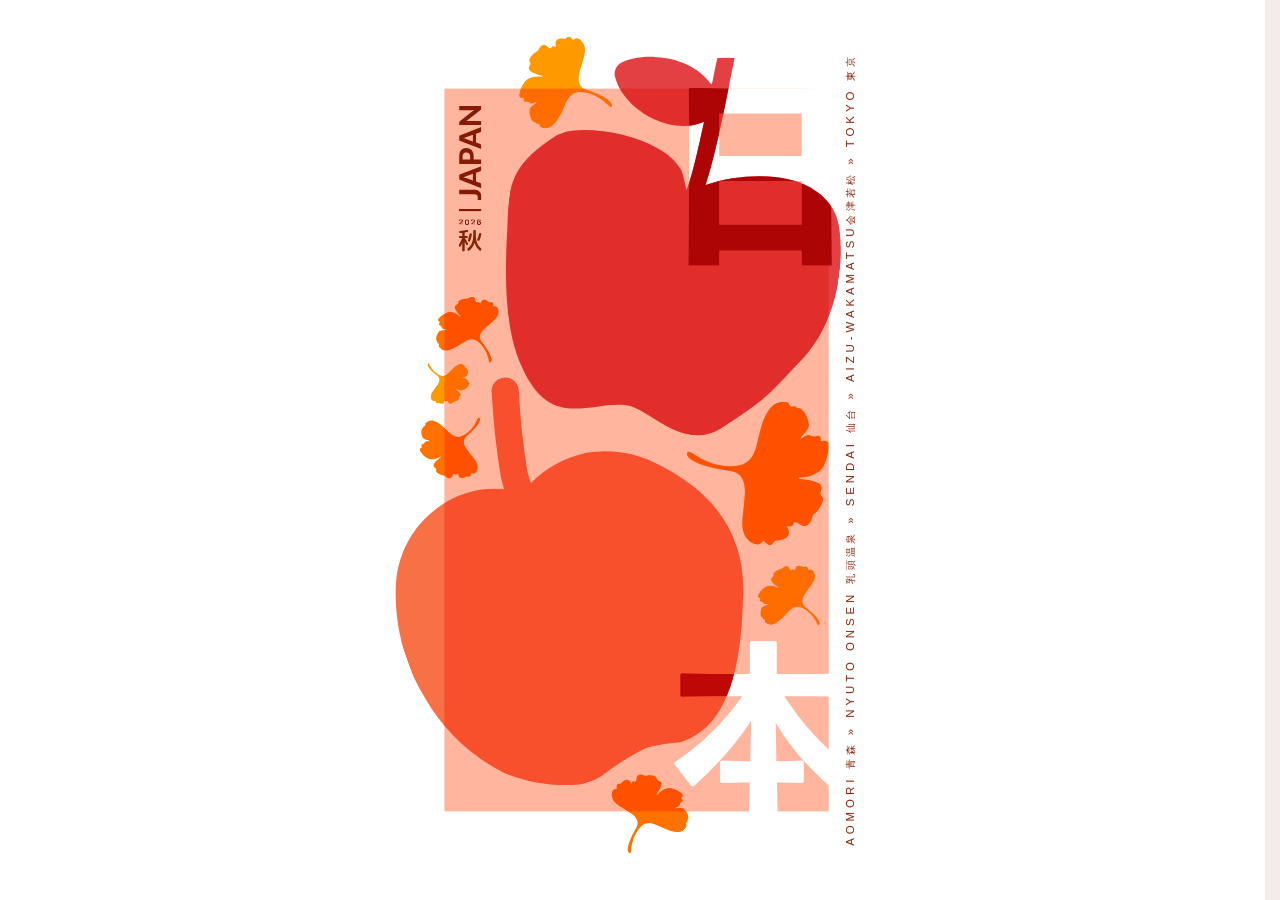
==== commit bdd2dacc: "Keep light/dark across pages; sliding route and date indicators - Theme choice is kept for the visit" ====
--- a/index.html
+++ b/index.html
@@ -1 +1 @@
-<!doctype html><html lang="en"><head><meta charset="utf-8"><meta name="viewport" content="width=device-width,initial-scale=1,viewport-fit=cover"><title>2026 Tohoku — Itinerary</title><meta name="description" content="Day-by-day Tohoku trip itinerary, offline-ready."><meta name="theme-color" content="#ffffff" media="(prefers-color-scheme: light)"><meta name="theme-color" content="#1a0a06" media="(prefers-color-scheme: dark)"><link rel="icon" href="favicon.ico?v=2" sizes="any"><link rel="icon" type="image/png" sizes="16x16" href="icons/favicon-16.png?v=2"><link rel="icon" type="image/png" sizes="32x32" href="icons/favicon-32.png?v=2"><link rel="icon" type="image/png" sizes="48x48" href="icons/favicon-48.png?v=2"><link rel="apple-touch-icon" sizes="180x180" href="icons/apple-touch-icon.png?v=2"><link rel="manifest" href="manifest.webmanifest"><meta name="apple-mobile-web-app-capable" content="yes"><meta name="apple-mobile-web-app-status-bar-style" content="black-translucent"><meta name="apple-mobile-web-app-title" content="Tohoku 2026"><meta name="mobile-web-app-capable" content="yes"><link rel="stylesheet" href="styles.css"></head><body><div class="splash" id="splash" aria-hidden="true"><div class="splash__poster"><div class="sp sp-panel sp-mult" style="left:141px;top:217px;width:941px;height:1770px;background:#ffb59e"></div><div class="sp sp-kanji" style="left:738px;top:215px;width:352px;height:436px"><div class="sp__in" style="width:352px;height:436px;transform:rotate(180deg) scaleY(-1)"><img src="art/splash/nichi.svg" alt=""></div></div><div class="sp sp-kanji" style="left:701.91px;top:1570px;width:435.094px;height:424.427px"><div class="sp__in" style="width:435.094px;height:424.427px;transform:rotate(180deg) scaleY(-1)"><img src="art/splash/hon.svg" alt=""></div></div><div class="sp sp-type sp-mult" style="left:176.37px;top:536.79px;width:10.23px;height:13.51px"><img src="art/splash/d2.svg" alt=""></div><div class="sp sp-type sp-mult" style="left:190.6px;top:536.79px;width:11.285px;height:13.739px"><img src="art/splash/d0.svg" alt=""></div><div class="sp sp-type sp-mult" style="left:205.95px;top:536.79px;width:10.23px;height:13.51px"><img src="art/splash/d2.svg" alt=""></div><div class="sp sp-type sp-mult" style="left:220.17px;top:536.79px;width:11.125px;height:13.739px"><img src="art/splash/d6.svg" alt=""></div><div class="sp sp-type sp-mult" style="left:176.74px;top:260px;width:54.82px;height:230.745px"><div class="sp__in" style="width:230.745px;height:54.82px;transform:rotate(-90deg)"><img src="art/splash/japan.svg" alt=""></div></div><div class="sp sp-type sp-mult" style="left:176.37px;top:511.45px;width:55.205px;height:6.901px"><img src="art/splash/bar.svg" alt=""></div><div class="sp sp-type" style="left:176px;top:563px;width:56px;height:53px"><img src="art/splash/aki.svg" alt=""></div><div class="sp sp-apple-red sp-mult" style="left:233.12px;top:77.36px;width:937.936px;height:1027.284px"><div class="sp__in" style="width:826.265px;height:929.644px;transform:rotate(7.32deg) scaleX(-1)"><img src="art/splash/apple-red.svg" alt=""></div></div><div class="sp sp-type sp-mult sp-route" style="left:1122px;top:215px;width:28px;height:1774px"><p><span>Aomori </span><span class="j">青森</span><span> » Nyuto onsen </span><span class="j">乳頭温泉</span><span> » Sendai </span><span class="j">仙台</span><span> » aizu-wakamatsu</span><span class="j">会津若松</span><span> » Tokyo </span><span class="j">東京</span></p></div><div class="sp sp-leaf sp-leaf--1 sp-mult" style="left:733.956px;top:982.984px;width:348.44px;height:353.081px"><div class="sp__in" style="width:351.261px;height:346.594px;transform:rotate(90.3deg)"><img src="art/splash/leaf-a1.svg" alt=""></div></div><div class="sp sp-leaf sp-leaf--1 sp-mult" style="left:733.956px;top:982.984px;width:348.44px;height:353.081px"><div class="sp__in" style="width:351.261px;height:346.594px;transform:rotate(90.3deg)"><img src="art/splash/leaf-a2.svg" alt=""></div></div><div class="sp sp-leaf sp-leaf--2 sp-mult" style="left:92.008px;top:694.04px;width:238.328px;height:238.252px"><div class="sp__in" style="width:169.681px;height:167.37px;transform:rotate(-46.06deg)"><img src="art/splash/leaf-b1.svg" alt=""></div></div><div class="sp sp-leaf sp-leaf--2 sp-mult" style="left:92.008px;top:694.04px;width:238.328px;height:238.252px"><div class="sp__in" style="width:169.681px;height:167.37px;transform:rotate(-46.06deg)"><img src="art/splash/leaf-b2.svg" alt=""></div></div><div class="sp sp-leaf sp-leaf--3 sp-mult" style="left:53.32px;top:971.523px;width:232.624px;height:233.183px"><div class="sp__in" style="width:169.593px;height:167.318px;transform:rotate(-122.86deg) scaleX(-1)"><img src="art/splash/leaf-c1.svg" alt=""></div></div><div class="sp sp-leaf sp-leaf--3 sp-mult" style="left:53.32px;top:971.523px;width:232.624px;height:233.183px"><div class="sp__in" style="width:169.593px;height:167.318px;transform:rotate(-122.86deg) scaleX(-1)"><img src="art/splash/leaf-c2.svg" alt=""></div></div><div class="sp sp-leaf sp-leaf--4 sp-mult" style="left:883.996px;top:1353.036px;width:229.772px;height:230.538px"><div class="sp__in" style="width:169.682px;height:167.399px;transform:rotate(-60.07deg)"><img src="art/splash/leaf-d.svg" alt=""></div></div><div class="sp sp-leaf sp-leaf--5 sp-mult" style="left:493.768px;top:1857.972px;width:275.528px;height:275.059px"><div class="sp__in" style="width:197.621px;height:194.929px;transform:rotate(37.65deg) scaleX(-1)"><img src="art/splash/leaf-e1.svg" alt=""></div></div><div class="sp sp-leaf sp-leaf--5 sp-mult" style="left:493.768px;top:1857.972px;width:275.528px;height:275.059px"><div class="sp__in" style="width:197.621px;height:194.929px;transform:rotate(37.65deg) scaleX(-1)"><img src="art/splash/leaf-e2.svg" alt=""></div></div><div class="sp sp-leaf sp-leaf--6 sp-mult" style="left:310.992px;top:72.071px;width:267.964px;height:270.431px"><div class="sp__in" style="width:231.723px;height:228.599px;transform:rotate(-79.2deg)"><img src="art/splash/leaf-f.svg" alt=""></div></div><div class="sp sp-leaf sp-leaf--7 sp-mult" style="left:63.984px;top:854.05px;width:156.364px;height:156.925px"><div class="sp__in" style="width:115.328px;height:113.757px;transform:rotate(120.24deg)"><img src="art/splash/leaf-g.svg" alt=""></div></div><div class="sp sp-apple-red sp-mult" style="left:738px;top:215px;width:352px;height:436px"><div class="sp__mask" style="transform:rotate(180deg) scaleY(-1);-webkit-mask:url(art/splash/mask-nichi.svg) no-repeat 0 0/100% 100%;mask:url(art/splash/mask-nichi.svg) no-repeat 0 0/100% 100%"><div style="position:absolute;left:0;top:0;width:826.255px;height:923.871px;transform-origin:0 0;transform:matrix(.99185,-.127411,.127411,.99185,-80.332,-26.666)"><img src="art/splash/apple-red-over.svg" alt=""></div></div></div><div class="sp sp-apple-coral" style="left:.929px;top:904.022px;width:853.618px;height:1003.697px"><div class="sp__mask" style="transform:rotate(-19.83deg) scaleX(-1);-webkit-mask:url(art/splash/mask-coral.svg) no-repeat 0 0/100% 100%;mask:url(art/splash/mask-coral.svg) no-repeat 0 0/100% 100%"><div style="position:absolute;left:0;top:0;width:435.094px;height:424.427px;transform-origin:0 0;transform:matrix(.940703,-.339231,.339231,.940703,-184.712,896.847)"><img src="art/splash/hon-over.svg" alt=""></div></div></div><div class="sp sp-apple-coral sp-mult" style="left:-143.964px;top:789.001px;width:1143.404px;height:1233.737px"><div class="sp__in" style="width:853.618px;height:1003.697px;transform:rotate(-19.83deg) scaleX(-1)"><img src="art/splash/apple-coral.svg" alt=""></div></div></div></div><script>!function(){var e=document.getElementById("splash");if(e){var t=!1;try{t=sessionStorage.getItem("splashSeen")}catch(e){}if(t||/[?&]nosplash/.test(location.search))e.parentNode.removeChild(e);else{try{sessionStorage.setItem("splashSeen","1")}catch(e){}var n=document.documentElement,i=e.firstChild;n.classList.add("splash-on"),l(),window.addEventListener("resize",l);for(var s,a=window.matchMedia&&window.matchMedia("(prefers-reduced-motion: reduce)").matches,o=!1,r=e.getElementsByTagName("img"),d=r.length,c=0;c<r.length;c++)r[c].complete?h():(r[c].addEventListener("load",h),r[c].addEventListener("error",h));setTimeout(m,1200),e.addEventListener("click",v)}}function l(){var e=Math.min(window.innerWidth/1240,window.innerHeight/2204);i.style.transform="translate("+(window.innerWidth-1240*e)/2+"px,"+(window.innerHeight-2204*e)/2+"px) scale("+e+")"}function m(){o||(o=!0,e.classList.add(a?"is-calm":"is-playing"),s=setTimeout(v,a?2600:3550))}function h(){--d<=0&&m()}function v(){clearTimeout(s),e.classList.contains("is-leaving")||(e.classList.add("is-leaving"),n.classList.remove("splash-on"),window.removeEventListener("resize",l),setTimeout(function(){e.parentNode&&e.parentNode.removeChild(e)},450))}}()</script><svg style="display:none" aria-hidden="true"><symbol id="i-flight" viewBox="0 0 24 24" fill="none" stroke="currentColor" stroke-width="1.5" stroke-linecap="round" stroke-linejoin="round"><path d="M3 12L21 5l-7 16-3-7-8-2Z"/></symbol><symbol id="i-train" viewBox="0 0 24 24" fill="none" stroke="currentColor" stroke-width="1.5" stroke-linecap="round" stroke-linejoin="round"><path d="M4 7Q4 4 8 4h5q6 0 7 3"/><rect x="4" y="7" width="16" height="9" rx="3"/><path d="M4 10.5h16"/><circle cx="8" cy="18.5" r="1.3" fill="currentColor" stroke="none"/><circle cx="16" cy="18.5" r="1.3" fill="currentColor" stroke="none"/></symbol><symbol id="i-bus" viewBox="0 0 24 24" fill="none" stroke="currentColor" stroke-width="1.5" stroke-linecap="round" stroke-linejoin="round"><rect x="3.5" y="6" width="17" height="11" rx="2"/><path d="M3.5 11h17"/><path d="M7 8.5h3M14 8.5h3"/><circle cx="7.5" cy="18.5" r="1.3" fill="currentColor" stroke="none"/><circle cx="16.5" cy="18.5" r="1.3" fill="currentColor" stroke="none"/></symbol><symbol id="i-ferry" viewBox="0 0 24 24" fill="none" stroke="currentColor" stroke-width="1.5" stroke-linecap="round" stroke-linejoin="round"><path d="M3 15h18l-3 5H6l-3-5Z"/><path d="M12 15V4"/><path d="M12 5l5.5 2.5L12 9.5Z" fill="currentColor" stroke="none"/></symbol><symbol id="i-walk" viewBox="0 0 24 24" fill="none" stroke="currentColor" stroke-width="1.5" stroke-linecap="round" stroke-linejoin="round"><circle cx="13" cy="4.5" r="1.5" fill="currentColor" stroke="none"/><path d="M12 8l-3 3 1 5"/><path d="M12 8l4 2 2 6"/><path d="M10 16l-2 4M15 15l1 5"/></symbol><symbol id="i-hotel" viewBox="0 0 24 24" fill="none" stroke="currentColor" stroke-width="1.5" stroke-linecap="round" stroke-linejoin="round"><path d="M3 19v-6h18v6"/><path d="M3 15v-2a1 1 0 0 1 1-1h3a1 1 0 0 1 1 1v2"/><path d="M3 21v-2M21 21v-2"/></symbol><symbol id="i-museum" viewBox="0 0 24 24" fill="none" stroke="currentColor" stroke-width="1.5" stroke-linecap="round" stroke-linejoin="round"><path d="M3 10 12 4l9 6"/><path d="M5 10v8M9.5 10v8M14.5 10v8M19 10v8"/><path d="M3 18h18M3 20.5h18"/></symbol><symbol id="i-site" viewBox="0 0 24 24" fill="none" stroke="currentColor" stroke-width="1.5" stroke-linecap="round" stroke-linejoin="round"><path d="M4 19 12 6l8 13Z"/><path d="M4 19h16"/><path d="M12 6V3"/></symbol><symbol id="i-castle" viewBox="0 0 24 24" fill="none" stroke="currentColor" stroke-width="1.5" stroke-linecap="round" stroke-linejoin="round"><path d="M12 2.5 18 8H6Z"/><path d="M8 8h8v3.5H8Z"/><path d="M5.5 11.5h13V20h-13Z"/><path d="M9.5 20v-4h2v4M12.5 20v-4h2v4"/></symbol><symbol id="i-onsen" viewBox="0 0 24 24" fill="none" stroke="currentColor" stroke-width="1.5" stroke-linecap="round" stroke-linejoin="round"><path d="M3 19h18"/><path d="M7 19c0-2 2-2 2-4s-2-2-2-4"/><path d="M12 19c0-2 2-2 2-4s-2-2-2-4"/><path d="M17 19c0-2 2-2 2-4s-2-2-2-4"/></symbol><symbol id="i-hike" viewBox="0 0 24 24" fill="none" stroke="currentColor" stroke-width="1.5" stroke-linecap="round" stroke-linejoin="round"><circle cx="18" cy="5.5" r="1.4" fill="currentColor" stroke="none"/><path d="M3 19 9 8l3 5 2.5-3.5L20 19Z"/></symbol><symbol id="i-food" viewBox="0 0 24 24" fill="none" stroke="currentColor" stroke-width="1.5" stroke-linecap="round" stroke-linejoin="round"><path d="M3.5 13a8.5 4 0 0 0 17 0"/><path d="M3 13h18"/><path d="M17 4 15 13M20 4 18 13"/></symbol><symbol id="i-shop" viewBox="0 0 24 24" fill="none" stroke="currentColor" stroke-width="1.5" stroke-linecap="round" stroke-linejoin="round"><path d="M6 8h12l-1 12.5H7Z"/><path d="M9 8a3 3 0 0 1 6 0"/></symbol><symbol id="i-festival" viewBox="0 0 24 24" fill="none" stroke="currentColor" stroke-width="1.5" stroke-linecap="round" stroke-linejoin="round"><path d="M9 4h6M9 20h6"/><path d="M9 4c-1 4-1.5 5-1.5 8s.5 4 1.5 8"/><path d="M15 4c1 4 1.5 5 1.5 8s-.5 4-1.5 8"/><path d="M12 4v16"/></symbol><symbol id="i-sun" viewBox="0 0 24 24" fill="none" stroke="currentColor" stroke-width="1.5" stroke-linecap="round" stroke-linejoin="round"><circle cx="12" cy="12" r="4.5"/><path d="M12 2.5v3M12 18.5v3M3.5 12h3M17.5 12h3M5.6 5.6l2.1 2.1M16.3 16.3l2.1 2.1M18.4 5.6l-2.1 2.1M7.7 16.3l-2.1 2.1"/></symbol><symbol id="i-warn" viewBox="0 0 24 24" fill="none" stroke="currentColor" stroke-width="1.5" stroke-linecap="round" stroke-linejoin="round"><path d="M12 3 22 20H2Z"/><path d="M12 9.5v5"/><circle cx="12" cy="17.2" r="0.75" fill="currentColor" stroke="none"/></symbol><symbol id="i-bound" viewBox="0 0 24 24" fill="none" stroke="currentColor" stroke-width="1.5" stroke-linecap="round" stroke-linejoin="round"><path d="M3 12h15"/><path d="M13 6l7 6-7 6"/></symbol><symbol id="i-depart" viewBox="0 0 24 24" fill="none" stroke="currentColor" stroke-width="1.5" stroke-linecap="round" stroke-linejoin="round"><circle cx="12" cy="12" r="7"/></symbol><symbol id="i-arrive" viewBox="0 0 24 24" fill="none" stroke="currentColor" stroke-width="1.5" stroke-linecap="round" stroke-linejoin="round"><circle cx="12" cy="12" r="7"/><circle cx="12" cy="12" r="2.75" fill="currentColor" stroke="none"/></symbol><symbol id="i-ticket" viewBox="0 0 24 24" fill="none" stroke="currentColor" stroke-width="1.5" stroke-linecap="round" stroke-linejoin="round"><path d="M3 9a2 2 0 0 0 0 6"/><path d="M21 9a2 2 0 0 1 0 6"/><rect x="3" y="6" width="18" height="12" rx="2"/><path d="M13 6v2M13 11v2M13 16v2" stroke-dasharray="1.5 2"/></symbol></svg><header class="hero"><div class="hero__apples" aria-hidden="true"><img class="hero__a hero__a--coral-stem" src="art/apple-coral-stem.svg" alt="" width="54" height="148"> <img class="hero__a hero__a--coral" src="art/apple-coral.svg" alt="" width="345" height="329"> <img class="hero__a hero__a--red-stem" src="art/apple-red-stem.svg" alt="" width="44" height="141"> <img class="hero__a hero__a--red" src="art/apple-red.svg" alt="" width="319" height="303"> <img class="hero__a hero__a--overlap" src="art/apple-overlap.svg" alt="" width="319" height="303"></div><div class="hero__leaves" aria-hidden="true"><span class="leaf" style="--x:6%;--s:30px;--dur:11s;--delay:-2s;--drift:40px;--spin:300deg"><svg viewBox="320 82 250 250" focusable="false"><path d="M449.25 246.379C460.533 225.133 476.462 222.226 496.83 227.12C541.311 237.816 553.072 268.225 558.45 260.901C564.294 252.931 544.532 235.312 497.122 219.684C476.844 213.003 475.328 197.176 479.103 179.134C480.77 173.201 482.839 165.764 484.871 158.247C488.484 146.698 492.184 135.284 492.862 125.617C493.004 124.701 493.085 123.978 493.08 123.51C492.982 113.691 490.383 104.771 481.406 97.3843C473.807 91.784 468.407 93.7924 464.067 98.8266C460.418 96.265 458.945 89.1436 453.319 89.564C450.482 89.4618 447.677 94.0691 445.226 94.8827C442.432 95.3972 441.091 94.2428 438.589 94.4334C424.124 94.2511 417.619 99.7546 422.479 114.483C420.272 114.333 415.969 112.689 413.925 113.548C410.722 114.885 410.831 118.491 409.587 118.582C403.959 119.004 399.18 109.613 392.879 109.454C386.578 109.288 382.447 115.636 379.87 120.481C376.072 127.592 376.438 125.129 371.047 128.675C366.52 131.211 356.73 143.254 356.761 147.966C356.368 151.139 359.252 151.861 359.435 154.368C360.144 159.655 357.35 160.176 355.851 165.318C353.347 174.58 369.887 180.319 387.406 185.851C390.444 186.815 389.283 188.153 386.816 187.977C368.718 186.402 354.735 189.689 346.431 199.332C341.807 204.703 326.506 231.917 334.216 237.947C336.949 240.091 339.633 239.881 343.156 239.803C343.403 239.793 342.032 245.858 344.096 248.221C346.156 250.579 350.105 248.709 352.651 249.15C356.16 249.835 358.603 253.106 361.779 253.499C364.935 253.992 369.517 251.243 373.597 249.909C374.854 249.503 374.742 250.831 374.039 251.489C366.966 258.147 357.861 261.673 357.446 271.423C357.135 279.931 359.568 291.974 365.982 297.502C367.666 298.953 369.816 298.884 371.005 299.489C373.45 300.721 371.615 301.907 374.49 303.083C377.082 304.148 377.031 302.338 379.936 303.385C383.783 304.756 381.161 309.728 386.069 311.883C421.37 325.422 437.881 267.781 449.25 246.379Z" style="fill:var(--art-gold)"/></svg></span><span class="leaf" style="--x:18%;--s:22px;--dur:13s;--delay:-9s;--drift:-30px;--spin:-260deg"><svg viewBox="130 715 175 175" focusable="false"><path d="M217.958 832.524C230.865 820.533 242.584 822.345 255.502 830.62C283.711 848.7 284.549 872.564 290.028 868.787C295.985 864.675 286.541 847.74 257.49 825.546C245.062 816.055 247.813 804.74 254.756 793.163C257.334 789.458 260.551 784.809 263.762 780.096C269.034 772.973 274.334 765.963 277.124 759.437C277.442 758.837 277.672 758.357 277.781 758.032C280.071 751.214 280.413 744.419 275.975 737.152C272.062 731.453 267.843 731.547 263.632 733.988C261.722 731.34 262.413 726.059 258.419 724.999C256.481 724.247 253.433 726.761 251.543 726.736C249.486 726.421 248.835 725.301 247.058 724.832C237.094 721.233 231.271 723.479 231.099 734.837C229.607 734.203 227.024 732.033 225.404 732.136C222.867 732.293 222.077 734.814 221.194 734.578C217.199 733.519 216.147 725.874 211.825 724.252C207.505 722.624 203.123 726.025 200.177 728.758C195.842 732.767 196.687 731.15 192.105 732.309C188.364 732.977 178.699 738.96 177.589 742.227C176.556 744.329 178.378 745.521 177.902 747.299C177.124 751.127 175.066 750.818 172.794 754.015C168.838 759.823 178.904 767.764 189.698 775.797C191.569 777.194 190.444 777.841 188.779 777.127C176.635 771.692 166.171 770.61 158.111 775.288C153.622 777.895 136.502 793.051 140.389 799.074C141.765 801.214 143.673 801.713 146.129 802.504C146.302 802.557 143.898 806.424 144.758 808.555C145.618 810.681 148.799 810.335 150.455 811.251C152.718 812.568 153.623 815.417 155.726 816.451C157.792 817.55 161.622 816.748 164.765 816.805C165.732 816.825 165.336 817.717 164.691 818.004C158.2 820.913 151.053 821.167 148.425 827.813C146.168 833.625 144.96 842.542 148.071 847.907C148.887 849.315 150.392 849.783 151.069 850.487C152.465 851.927 150.911 852.307 152.618 853.81C154.156 855.17 154.555 853.905 156.313 855.327C158.647 857.199 155.638 860.01 158.517 862.679C179.692 880.522 204.953 844.603 217.958 832.524Z" style="fill:var(--art-rust)"/></svg></span><span class="leaf" style="--x:31%;--s:26px;--dur:10s;--delay:-5s;--drift:50px;--spin:340deg"><svg viewBox="38 972 175 175" focusable="false"><path d="M126.246 1027.62C138.212 1040.56 150.035 1039.63 163.54 1032.36C193.033 1016.46 195.668 992.723 200.847 996.903C206.477 1001.45 195.782 1017.63 165.139 1037.57C152.031 1046.09 153.92 1057.58 159.97 1069.65C162.261 1073.54 165.118 1078.42 167.964 1083.36C172.684 1090.86 177.44 1098.25 179.73 1104.97C180.001 1105.59 180.194 1106.09 180.278 1106.42C182.047 1113.39 181.876 1120.19 176.902 1127.1C172.571 1132.49 168.371 1132.08 164.356 1129.33C162.252 1131.82 162.542 1137.14 158.48 1137.9C156.49 1138.5 153.641 1135.76 151.754 1135.65C149.679 1135.8 148.945 1136.87 147.139 1137.21C136.931 1140.04 131.295 1137.36 131.979 1126.02C130.444 1126.54 127.705 1128.51 126.098 1128.29C123.579 1127.94 122.981 1125.37 122.084 1125.54C118.019 1126.29 116.394 1133.83 111.962 1135.13C107.531 1136.42 103.418 1132.7 100.687 1129.75C96.6669 1125.43 97.3871 1127.1 92.906 1125.6C89.2263 1124.66 80.04 1117.96 79.18 1114.62C78.308 1112.45 80.2148 1111.39 79.8748 1109.58C79.3873 1105.71 77.3119 1105.86 75.2878 1102.5C71.7809 1096.41 82.4181 1089.25 93.7868 1082.06C95.7577 1080.81 94.6853 1080.08 92.9715 1080.66C80.4518 1085.17 69.9361 1085.46 62.2515 1080.18C57.9722 1077.24 42.0442 1060.84 46.3746 1055.13C47.9085 1053.1 49.8485 1052.74 52.3573 1052.14C52.534 1052.1 50.428 1048.06 51.447 1046C52.4645 1043.95 55.6106 1044.53 57.3309 1043.74C59.6871 1042.6 60.8046 1039.83 62.9794 1038.96C65.122 1038.02 68.8806 1039.11 72.0191 1039.29C72.9852 1039.34 72.6576 1038.42 72.0362 1038.08C65.7827 1034.69 58.6757 1033.9 56.5565 1027.08C54.744 1021.11 54.2124 1012.13 57.7192 1007.01C58.6397 1005.67 60.175 1005.32 60.904 1004.67C62.4041 1003.34 60.883 1002.84 62.6988 1001.47C64.3348 1000.23 64.6372 1001.52 66.4979 1000.24C68.9658 998.545 66.1779 995.515 69.2497 993.071C91.7107 976.877 114.19 1014.6 126.246 1027.62Z" style="fill:var(--art-orange)"/></svg></span><span class="leaf" style="--x:44%;--s:18px;--dur:14s;--delay:-1s;--drift:-20px;--spin:220deg"><svg viewBox="68 844 138 138" focusable="false"><path d="M150.328 903.402C137.389 904.258 131.538 897.781 128.003 887.058C120.288 863.636 130.89 849.62 126.007 849.232C120.697 848.815 118.227 862.87 124.512 889.033C127.203 900.223 120.379 905.407 111.038 908.795C107.846 909.714 103.85 910.875 99.8286 912.076C93.5106 913.696 87.2294 915.238 82.6063 917.669C82.146 917.864 81.7917 918.032 81.5786 918.167C77.1055 920.997 73.755 924.719 72.9157 930.929C72.5042 936 74.9566 937.905 78.4951 938.467C78.3561 940.866 75.5098 943.561 77.2984 946.02C78.0563 947.35 80.9639 947.329 82.0318 948.221C83.0603 949.356 82.9117 950.298 83.7086 951.39C87.7282 958.072 92.096 959.492 97.4679 953.087C98.0255 954.141 98.4927 956.58 99.4658 957.273C100.988 958.362 102.609 957.289 103.004 957.833C104.794 960.293 101.845 965.147 103.56 968.08C105.271 971.016 109.352 971.108 112.304 970.915C116.641 970.638 115.408 971.169 118.562 972.635C121.009 973.99 129.306 975.061 131.456 973.71C133.022 972.99 132.535 971.464 133.632 970.669C135.854 968.844 136.886 969.976 139.668 969.205C144.624 967.726 142.562 958.517 140.128 948.918C139.708 947.252 140.65 947.404 141.27 948.585C145.681 957.327 151.155 962.803 157.93 963.874C161.703 964.47 178.517 963.763 179.094 958.519C179.301 956.658 178.443 955.488 177.408 953.895C177.334 953.785 180.503 952.693 181 951.076C181.496 949.463 179.519 948.184 178.999 946.892C178.318 945.089 179.124 943.042 178.403 941.475C177.734 939.888 175.174 938.568 173.406 937.076C172.863 936.615 173.503 936.29 174.004 936.425C179.062 937.778 183.261 940.951 187.848 938.376C191.835 936.105 196.665 931.574 197.379 927.066C197.567 925.883 196.925 924.917 196.865 924.2C196.737 922.73 197.801 923.235 197.524 921.583C197.277 920.093 196.462 920.63 196.118 919.002C195.654 916.849 198.677 916.641 198.273 913.78C194.465 893.759 163.362 902.543 150.328 903.402Z" style="fill:var(--art-gold)"/></svg></span><span class="leaf" style="--x:57%;--s:34px;--dur:12s;--delay:-7s;--drift:30px;--spin:-320deg"><svg viewBox="735 970 368 372" focusable="false"><path d="M910.746 1100.16C899.792 1134.95 876.849 1143.68 845.136 1142.01C775.874 1138.35 749.946 1096.26 743.951 1108.67C737.44 1122.16 771.764 1142.97 846.753 1153.17C878.828 1157.53 885.457 1180.71 884.811 1208.65C883.965 1217.95 882.934 1229.61 881.98 1241.38C879.783 1259.59 877.419 1277.63 879.077 1292.22C879.119 1293.63 879.198 1294.73 879.334 1295.43C882.191 1310.04 888.529 1322.61 903.951 1331.15C916.824 1337.4 924.32 1332.91 929.4 1324.21C935.547 1327.02 939.708 1337.23 947.979 1335.05C952.236 1334.42 955.146 1326.78 958.574 1324.89C962.598 1323.35 964.916 1324.7 968.592 1323.73C990.206 1320 998.384 1310 987.072 1289.39C990.404 1289 997.272 1290.26 1000.08 1288.42C1004.49 1285.54 1003.33 1280.2 1005.16 1279.72C1013.43 1277.53 1023.15 1290.21 1032.59 1288.71C1042.03 1287.22 1046.43 1276.62 1048.93 1268.68C1052.63 1257.03 1052.77 1260.81 1059.82 1254.03C1065.87 1249 1077.14 1228.35 1075.79 1221.33C1075.5 1216.49 1071.01 1216.21 1070.04 1212.52C1067.52 1204.84 1071.54 1203.29 1072.36 1195.21C1073.54 1180.71 1047.29 1176.72 1019.65 1173.31C1014.86 1172.72 1016.22 1170.4 1019.94 1169.98C1047.36 1167.33 1067.29 1158.57 1077.01 1141.91C1082.42 1132.62 1097.72 1087.83 1084.56 1080.97C1079.89 1078.53 1075.95 1079.58 1070.72 1080.67C1070.35 1080.75 1070.72 1071.33 1066.99 1068.38C1063.27 1065.43 1057.9 1069.31 1053.98 1069.36C1048.56 1069.31 1044.02 1065.11 1039.18 1065.4C1034.33 1065.53 1028.26 1070.9 1022.55 1074.01C1020.79 1074.96 1020.59 1072.95 1021.45 1071.78C1030.16 1059.9 1042.76 1052.13 1040.69 1037.48C1038.8 1024.71 1031.85 1007.43 1020.76 1000.96C1017.85 999.262 1014.66 999.958 1012.72 999.386C1008.74 998.223 1011.15 995.949 1006.54 994.99C1002.38 994.118 1002.95 996.802 998.334 996.043C992.22 995.062 994.757 986.926 986.845 985.068C930.483 974.633 921.786 1065.12 910.746 1100.16Z" style="fill:var(--art-orange)"/></svg></span><span class="leaf" style="--x:69%;--s:20px;--dur:15s;--delay:-11s;--drift:-40px;--spin:280deg"><svg viewBox="906 1343 172 172" focusable="false"><path d="M992.958 1460.52C1005.87 1448.53 1017.58 1450.35 1030.5 1458.62C1058.71 1476.7 1059.55 1500.56 1065.03 1496.79C1070.98 1492.68 1061.54 1475.74 1032.49 1453.55C1020.06 1444.05 1022.81 1432.74 1029.76 1421.16C1032.33 1417.46 1035.55 1412.81 1038.76 1408.1C1044.03 1400.97 1049.33 1393.96 1052.12 1387.44C1052.44 1386.84 1052.67 1386.36 1052.78 1386.03C1055.07 1379.21 1055.41 1372.42 1050.97 1365.15C1047.06 1359.45 1042.84 1359.55 1038.63 1361.99C1036.72 1359.34 1037.41 1354.06 1033.42 1353C1031.48 1352.25 1028.43 1354.76 1026.54 1354.74C1024.49 1354.42 1023.83 1353.3 1022.06 1352.83C1012.09 1349.23 1006.27 1351.48 1006.1 1362.84C1004.61 1362.2 1002.02 1360.03 1000.4 1360.14C997.867 1360.29 997.077 1362.81 996.194 1362.58C992.199 1361.52 991.147 1353.87 986.825 1352.25C982.505 1350.62 978.123 1354.02 975.177 1356.76C970.842 1360.77 971.687 1359.15 967.105 1360.31C963.364 1360.98 953.699 1366.96 952.589 1370.23C951.556 1372.33 953.378 1373.52 952.902 1375.3C952.124 1379.13 950.066 1378.82 947.794 1382.02C943.838 1387.82 953.904 1395.76 964.698 1403.8C966.569 1405.19 965.444 1405.84 963.779 1405.13C951.635 1399.69 941.171 1398.61 933.111 1403.29C928.622 1405.89 911.502 1421.05 915.389 1427.07C916.765 1429.21 918.673 1429.71 921.129 1430.5C921.302 1430.56 918.898 1434.42 919.758 1436.55C920.618 1438.68 923.799 1438.33 925.455 1439.25C927.718 1440.57 928.623 1443.42 930.726 1444.45C932.792 1445.55 936.622 1444.75 939.765 1444.8C940.732 1444.83 940.336 1445.72 939.691 1446C933.2 1448.91 926.053 1449.17 923.425 1455.81C921.168 1461.63 919.96 1470.54 923.071 1475.91C923.887 1477.31 925.392 1477.78 926.069 1478.49C927.465 1479.93 925.911 1480.31 927.618 1481.81C929.156 1483.17 929.555 1481.91 931.313 1483.33C933.647 1485.2 930.638 1488.01 933.517 1490.68C954.692 1508.52 979.953 1472.6 992.958 1460.52Z" style="fill:var(--art-gold)"/></svg></span><span class="leaf" style="--x:80%;--s:28px;--dur:11.5s;--delay:-4s;--drift:25px;--spin:-300deg"><svg viewBox="552 1890 200 205" focusable="false"><path d="M664.017 2018.45C644.799 2011.28 632.99 2018.43 622.761 2033.07C600.427 2065.06 610.123 2091.12 602.548 2089.49C594.311 2087.71 596.955 2065.28 618.368 2028.5C627.53 2012.76 619.545 2001.8 606.93 1992.43C602.51 1989.58 596.983 1986.01 591.434 1982.36C582.596 1977.03 573.779 1971.84 567.878 1966.06C567.269 1965.55 566.808 1965.14 566.547 1964.84C561.055 1958.52 557.668 1951.35 559.218 1941.56C560.899 1933.69 565.481 1931.92 571.099 1932.68C571.978 1928.98 568.89 1923.6 572.717 1920.69C574.47 1919.02 578.866 1920.37 580.89 1919.5C582.964 1918.25 583.167 1916.75 584.871 1915.46C593.999 1907.16 601.263 1906.99 606.493 1919.14C607.817 1917.8 609.633 1914.31 611.422 1913.71C614.223 1912.75 616.193 1915.11 617.038 1914.47C620.869 1911.55 618.606 1902.86 622.537 1899.19C626.464 1895.52 632.691 1897.23 637.075 1898.87C643.521 1901.26 641.894 1899.89 647.34 1899.11C651.663 1898.16 664.723 1900.31 667.369 1903.33C669.414 1905.14 667.982 1907.23 669.284 1908.93C671.822 1912.71 673.9 1911.46 677.765 1913.89C684.602 1918.39 677.294 1931.4 669.244 1944.84C667.85 1947.18 669.347 1947.37 670.822 1945.87C681.48 1934.62 692.262 1928.81 703.016 1930.27C709.005 1931.08 734.162 1939.79 732.653 1948C732.122 1950.92 730.29 1952.3 727.998 1954.24C727.835 1954.38 732.141 1957.47 732.16 1960.15C732.179 1962.82 728.601 1963.86 727.226 1965.58C725.375 1968 725.666 1971.47 723.862 1973.52C722.127 1975.62 717.648 1976.45 714.29 1977.91C713.258 1978.36 714.08 1979.15 714.902 1979.17C723.18 1979.42 730.985 1976.52 736.766 1982.5C741.776 1987.76 747.036 1996.82 746.07 2003.97C745.817 2005.85 744.406 2007.02 743.988 2008.08C743.126 2010.25 744.967 2009.97 743.798 2012.35C742.746 2014.49 741.755 2013.31 740.494 2015.62C738.814 2018.67 743.3 2020.36 741.387 2024.51C726.519 2053.12 683.378 2025.68 664.017 2018.45Z" style="fill:var(--art-rust)"/></svg></span><span class="leaf" style="--x:91%;--s:20px;--dur:13.5s;--delay:-8s;--drift:-35px;--spin:260deg"><svg viewBox="320 82 250 250" focusable="false"><path d="M449.25 246.379C460.533 225.133 476.462 222.226 496.83 227.12C541.311 237.816 553.072 268.225 558.45 260.901C564.294 252.931 544.532 235.312 497.122 219.684C476.844 213.003 475.328 197.176 479.103 179.134C480.77 173.201 482.839 165.764 484.871 158.247C488.484 146.698 492.184 135.284 492.862 125.617C493.004 124.701 493.085 123.978 493.08 123.51C492.982 113.691 490.383 104.771 481.406 97.3843C473.807 91.784 468.407 93.7924 464.067 98.8266C460.418 96.265 458.945 89.1436 453.319 89.564C450.482 89.4618 447.677 94.0691 445.226 94.8827C442.432 95.3972 441.091 94.2428 438.589 94.4334C424.124 94.2511 417.619 99.7546 422.479 114.483C420.272 114.333 415.969 112.689 413.925 113.548C410.722 114.885 410.831 118.491 409.587 118.582C403.959 119.004 399.18 109.613 392.879 109.454C386.578 109.288 382.447 115.636 379.87 120.481C376.072 127.592 376.438 125.129 371.047 128.675C366.52 131.211 356.73 143.254 356.761 147.966C356.368 151.139 359.252 151.861 359.435 154.368C360.144 159.655 357.35 160.176 355.851 165.318C353.347 174.58 369.887 180.319 387.406 185.851C390.444 186.815 389.283 188.153 386.816 187.977C368.718 186.402 354.735 189.689 346.431 199.332C341.807 204.703 326.506 231.917 334.216 237.947C336.949 240.091 339.633 239.881 343.156 239.803C343.403 239.793 342.032 245.858 344.096 248.221C346.156 250.579 350.105 248.709 352.651 249.15C356.16 249.835 358.603 253.106 361.779 253.499C364.935 253.992 369.517 251.243 373.597 249.909C374.854 249.503 374.742 250.831 374.039 251.489C366.966 258.147 357.861 261.673 357.446 271.423C357.135 279.931 359.568 291.974 365.982 297.502C367.666 298.953 369.816 298.884 371.005 299.489C373.45 300.721 371.615 301.907 374.49 303.083C377.082 304.148 377.031 302.338 379.936 303.385C383.783 304.756 381.161 309.728 386.069 311.883C421.37 325.422 437.881 267.781 449.25 246.379Z" style="fill:var(--art-gold)"/></svg></span><span class="leaf" style="--x:50%;--s:16px;--dur:16s;--delay:-13s;--drift:20px;--spin:200deg"><svg viewBox="38 972 175 175" focusable="false"><path d="M126.246 1027.62C138.212 1040.56 150.035 1039.63 163.54 1032.36C193.033 1016.46 195.668 992.723 200.847 996.903C206.477 1001.45 195.782 1017.63 165.139 1037.57C152.031 1046.09 153.92 1057.58 159.97 1069.65C162.261 1073.54 165.118 1078.42 167.964 1083.36C172.684 1090.86 177.44 1098.25 179.73 1104.97C180.001 1105.59 180.194 1106.09 180.278 1106.42C182.047 1113.39 181.876 1120.19 176.902 1127.1C172.571 1132.49 168.371 1132.08 164.356 1129.33C162.252 1131.82 162.542 1137.14 158.48 1137.9C156.49 1138.5 153.641 1135.76 151.754 1135.65C149.679 1135.8 148.945 1136.87 147.139 1137.21C136.931 1140.04 131.295 1137.36 131.979 1126.02C130.444 1126.54 127.705 1128.51 126.098 1128.29C123.579 1127.94 122.981 1125.37 122.084 1125.54C118.019 1126.29 116.394 1133.83 111.962 1135.13C107.531 1136.42 103.418 1132.7 100.687 1129.75C96.6669 1125.43 97.3871 1127.1 92.906 1125.6C89.2263 1124.66 80.04 1117.96 79.18 1114.62C78.308 1112.45 80.2148 1111.39 79.8748 1109.58C79.3873 1105.71 77.3119 1105.86 75.2878 1102.5C71.7809 1096.41 82.4181 1089.25 93.7868 1082.06C95.7577 1080.81 94.6853 1080.08 92.9715 1080.66C80.4518 1085.17 69.9361 1085.46 62.2515 1080.18C57.9722 1077.24 42.0442 1060.84 46.3746 1055.13C47.9085 1053.1 49.8485 1052.74 52.3573 1052.14C52.534 1052.1 50.428 1048.06 51.447 1046C52.4645 1043.95 55.6106 1044.53 57.3309 1043.74C59.6871 1042.6 60.8046 1039.83 62.9794 1038.96C65.122 1038.02 68.8806 1039.11 72.0191 1039.29C72.9852 1039.34 72.6576 1038.42 72.0362 1038.08C65.7827 1034.69 58.6757 1033.9 56.5565 1027.08C54.744 1021.11 54.2124 1012.13 57.7192 1007.01C58.6397 1005.67 60.175 1005.32 60.904 1004.67C62.4041 1003.34 60.883 1002.84 62.6988 1001.47C64.3348 1000.23 64.6372 1001.52 66.4979 1000.24C68.9658 998.545 66.1779 995.515 69.2497 993.071C91.7107 976.877 114.19 1014.6 126.246 1027.62Z" style="fill:var(--art-orange)"/></svg></span></div><a href="index.html" class="hero__title" aria-label="日本東北, Tohoku, autumn 2026. Go to the timeline"><span class="hero__kicker"><span lang="ja">秋</span><span class="hero__dash"></span><span>2026</span></span><span class="hero__name" lang="ja">日本東北</span></a><div class="hero__meta"><span class="hero__dates">30 Oct – 16 Nov</span><button class="theme-toggle hero__toggle" type="button" data-theme-toggle data-mode="light" aria-label="Light mode. Switch to dark mode." title="Light mode. Switch to dark mode."><svg class="ico-light" viewBox="0 0 24 24" fill="none" stroke="currentColor" stroke-width="1.6" stroke-linecap="round" aria-hidden="true"><circle cx="12" cy="12" r="4.2"/><path d="M12 2.5v2.5M12 19v2.5M2.5 12H5M19 12h2.5M5.3 5.3l1.8 1.8M16.9 16.9l1.8 1.8M18.7 5.3l-1.8 1.8M7.1 16.9l-1.8 1.8"/></svg><svg class="ico-dark" viewBox="0 0 24 24" fill="none" stroke="currentColor" stroke-width="1.6" stroke-linejoin="round" aria-hidden="true"><path d="M19.5 14.5A8 8 0 0 1 9.5 4.5a8 8 0 1 0 10 10Z" fill="currentColor"/></svg></button></div></header><div class="navbar"><div class="mini" aria-hidden="true"><a href="index.html" class="mini__brand" tabindex="-1"><span class="mini__name" lang="ja">日本東北</span><span class="mini__kicker"><span lang="ja">秋</span><span class="hero__dash"></span><span>2026</span></span></a><div class="mini__meta"><span class="mini__dates">30 Oct – 16 Nov</span><button tabindex="-1" class="theme-toggle mini__toggle" type="button" data-theme-toggle data-mode="light" aria-label="Light mode. Switch to dark mode." title="Light mode. Switch to dark mode."><svg class="ico-light" viewBox="0 0 24 24" fill="none" stroke="currentColor" stroke-width="1.6" stroke-linecap="round" aria-hidden="true"><circle cx="12" cy="12" r="4.2"/><path d="M12 2.5v2.5M12 19v2.5M2.5 12H5M19 12h2.5M5.3 5.3l1.8 1.8M16.9 16.9l1.8 1.8M18.7 5.3l-1.8 1.8M7.1 16.9l-1.8 1.8"/></svg><svg class="ico-dark" viewBox="0 0 24 24" fill="none" stroke="currentColor" stroke-width="1.6" stroke-linejoin="round" aria-hidden="true"><path d="M19.5 14.5A8 8 0 0 1 9.5 4.5a8 8 0 1 0 10 10Z" fill="currentColor"/></svg></button></div></div><nav class="route" aria-label="Destinations"><a href="index.html" aria-current="page"><span class="route__jp" lang="ja">日程</span><span class="route__en">Timeline</span></a> <a href="aomori.html"><span class="route__jp" lang="ja">青森</span><span class="route__en">Aomori</span></a> <a href="nyuto.html"><span class="route__jp" lang="ja">乳頭<span class="route__long">温泉</span></span><span class="route__en">Nyuto<span class="route__long"> Onsen</span></span></a> <a href="sendai.html"><span class="route__jp" lang="ja">仙台</span><span class="route__en">Sendai</span></a> <a href="aizu.html"><span class="route__jp" lang="ja">会津<span class="route__long">若松</span></span><span class="route__en">Aizu<span class="route__long">-Wakamatsu</span></span></a> <a href="tokyo.html"><span class="route__jp" lang="ja">東京</span><span class="route__en">Tokyo</span></a></nav><div class="rail" id="rail" role="tablist" aria-label="Jump to day"></div></div><main class="board" id="board"><section class="day-section" id="day-2026-10-30" data-date="2026-10-30" data-base="Departure"><div class="day-header"><span class="day-header__date">FRI 30 OCT</span> <span class="day-header__base">Overnight flight</span></div><div class="day-sun"><svg><use href="#i-sun"/></svg> Singapore sunrise 0646 / sunset 1851</div><div class="timeline"><details class="row"><summary><span class="row__time">2255<small>→0000</small></span> <span class="row__body"><span class="transit"><span class="transit__line transit__name"><svg><use href="#i-flight"/></svg>SQ 636</span> <span class="transit__line transit__meta"><svg><use href="#i-depart"/></svg><span class="sr-only">Departure: </span>Changi Airport, Terminal 2</span> <span class="transit__line transit__meta"><svg><use href="#i-arrive"/></svg><span class="sr-only">Arrival: </span>Tokyo International Haneda, Terminal 3</span> </span></span><span class="row__cost">—</span></summary><div class="row__detail"><p>Overnight flight. Lands the morning of 31 Oct.</p></div></details></div></section><section class="day-section" id="day-2026-10-31" data-date="2026-10-31" data-base="Transit"><div class="day-header"><span class="day-header__date">SAT 31 OCT</span> <span class="day-header__base"><a href="tokyo.html">Tokyo</a> – <a href="aomori.html">Aomori</a></span></div><div class="day-sun"><svg><use href="#i-sun"/></svg> Aomori sunrise 0606 / sunset 1635</div><div class="timeline"><div class="row row--muted"><div class="row__line"><span class="row__time">0000<small>→0620</small></span><span class="row__body"><span class="row__activity">SQ636 continues — landing Haneda</span></span><span class="row__cost"></span></div></div><div class="row row--muted"><div class="row__line"><span class="row__time">0620<small>→0750</small></span><span class="row__body"><span class="row__activity">Immigration, baggage claim, customs</span></span><span class="row__cost"></span></div></div><div class="row row--muted"><div class="row__line"><span class="row__time">0750<small>→0810</small></span><span class="row__body"><span class="row__activity">Wash up</span></span><span class="row__cost"></span></div></div><details class="row"><summary><span class="row__time">0810<small>→0854</small></span><span class="row__body"><span class="row__activity"><svg class="row__icon"><use href="#i-ticket"/></svg>Collect JR EAST PASS / train reservations</span></span><span class="row__cost">¥50,000<span class="sgd">≈ S$406.50</span></span><span class="row__chev">▸</span></summary><div class="row__detail"><p>JR EAST Travel Service Center, Haneda Airport Terminal 3. Open daily 0645–2000. Bought online in advance — this stop is picking up the physical pass and making the seat reservations, not paying for it. Covers the four legs below (Monorail, JR Keihin-Tohoku, Hayabusa 11, JR Ou Main Line) plus two more on 1 Nov (Shin-Aomori↔Hirosaki).</p></div></details><details class="row"><summary><span class="row__time">0854<small>→0907</small></span><span class="row__body"><span class="transit"> <span class="transit__line transit__name"><svg><use href="#i-train"/></svg>Tokyo Monorail Airport Rapid</span> <span class="transit__pass"><span class="flag flag--outline">JR EAST PASS</span></span> <span class="transit__line transit__meta"><svg><use href="#i-bound"/></svg><span class="sr-only">Direction: </span>to Hamamatsucho</span> <span class="transit__line transit__meta"><svg><use href="#i-depart"/></svg><span class="sr-only">Departure: </span>Haneda Airport Terminal 3 (Monorail) (羽田空港第3ターミナル(モノレール)) · Platform 2</span> <span class="transit__line transit__meta"><svg><use href="#i-arrive"/></svg><span class="sr-only">Arrival: </span>Hamamatsucho (浜松町)</span> </span></span><span class="row__cost"></span><span class="row__chev">▸</span></summary><div class="row__detail"><p>Airport Rapid service — no stops between Haneda and Hamamatsucho. Covered by the JR EAST PASS collected this morning (reference fare ¥520 ≈ S$4.23 — not a separate charge).</p></div></details><details class="row"><summary><span class="row__time">0913<small>→0919</small></span><span class="row__body"><span class="transit"> <span class="transit__line transit__name"><svg><use href="#i-train"/></svg>JR Keihin-Tohoku Line·Negishi Line</span> <span class="transit__pass"><span class="flag flag--outline">JR EAST PASS</span></span> <span class="transit__line transit__meta"><svg><use href="#i-bound"/></svg><span class="sr-only">Direction: </span>to Omiya (Saitama)</span> <span class="transit__line transit__meta"><svg><use href="#i-depart"/></svg><span class="sr-only">Departure: </span>Hamamatsucho (浜松町) · Platform 1</span> <span class="transit__line transit__meta"><svg><use href="#i-arrive"/></svg><span class="sr-only">Arrival: </span>Tokyo (東京)</span> </span></span><span class="row__cost"></span><span class="row__chev">▸</span></summary><div class="row__detail"><p>Covered by the JR EAST PASS. The Sheet's ¥18,110 reference figure is the combined through-fare for this leg plus the next two (Hayabusa 11, JR Ou Main Line to Aomori) — shown once here because all three are connecting JR trains taken without exiting the fare gates, so Japan's fare system charges them as one continuous journey, not three separate fares. That's also why the two legs below show no figure of their own.</p></div></details><details class="row"><summary><span class="row__time">0936<small>→1234</small></span><span class="row__body"><span class="transit"> <span class="transit__line transit__name"><svg><use href="#i-train"/></svg>Hayabusa 11</span> <span class="transit__pass"><span class="flag flag--outline">JR EAST PASS</span></span> <span class="transit__line transit__meta"><svg><use href="#i-bound"/></svg><span class="sr-only">Direction: </span>to Shin-Hakodate-Hokuto</span> <span class="transit__line transit__meta"><svg><use href="#i-depart"/></svg><span class="sr-only">Departure: </span>Tokyo (東京) · Platform 20</span> <span class="transit__line transit__meta"><svg><use href="#i-arrive"/></svg><span class="sr-only">Arrival: </span>Shin-Aomori (新青森)</span> </span></span><span class="row__cost"></span><span class="row__chev">▸</span></summary><div class="row__detail"><p>Reserved-seat Shinkansen, ~3h. Bound for Shin-Hakodate-Hokuto — get off at Shin-Aomori, an intermediate stop, not the final one. Covered by the JR EAST PASS — part of the same combined through-fare as the Keihin-Tohoku leg above (see its note).</p><p>Backup if this one's missed: Hayabusa 73 (to Shin-Hakodate-Hokuto), departs Tokyo 1026 from Platform 20, arrives Shin-Aomori 1342.</p></div></details><details class="row"><summary><span class="row__time">1246<small>→1253</small></span><span class="row__body"><span class="transit"> <span class="transit__line transit__name"><svg><use href="#i-train"/></svg>JR Ou Main Line (Akita-Aomori)</span> <span class="transit__pass"><span class="flag flag--outline">JR EAST PASS</span></span> <span class="transit__line transit__meta"><svg><use href="#i-bound"/></svg><span class="sr-only">Direction: </span>to Aomori</span> <span class="transit__line transit__meta"><svg><use href="#i-depart"/></svg><span class="sr-only">Departure: </span>Shin-Aomori (新青森) · Platform 1</span> <span class="transit__line transit__meta"><svg><use href="#i-arrive"/></svg><span class="sr-only">Arrival: </span>Aomori (青森)</span> </span></span><span class="row__cost"></span><span class="row__chev">▸</span></summary><div class="row__detail"><p>Local connection into Aomori Station. Covered by the JR EAST PASS — the third and last leg of the same combined through-fare that started at Hamamatsucho (see the Keihin-Tohoku leg's note above).</p></div></details><details class="row"><summary><span class="row__time">1253<small>→1530</small></span><span class="row__body"><span class="row__activity"><svg class="row__icon"><use href="#i-hotel"/></svg>Check in — <a href="aomori.html">APA Hotel Aomori-Eki Kencho-Dori</a></span></span><span class="row__cost"></span><span class="row__chev">▸</span></summary><div class="row__detail"><p>Check-in from 1500 / check-out by 1000 for the whole Aomori stay. Full address and booking details on the <a href="aomori.html">Aomori guide</a>.</p></div></details><details class="row"><summary><span class="row__time">1530<small>→1730</small></span><span class="row__body"><span class="row__activity"><svg class="row__icon"><use href="#i-museum"/></svg>Nebuta Museum WA RASSE</span></span><span class="row__cost">¥620<span class="sgd">≈ S$5.04</span></span><span class="row__chev">▸</span></summary><div class="row__detail"><p>Open 0900–1800. Budget ~1.5 hours.</p><p><a href="aomori.html#nebuta-museum">Find out more</a></p></div></details><details class="row"><summary><span class="row__time">1630<small>→1900</small></span><span class="row__body"><span class="row__activity"><svg class="row__icon"><use href="#i-walk"/></svg>Aomori Bay Bridge</span></span><span class="row__cost"></span><span class="row__chev">▸</span></summary><div class="row__detail"><p>No fixed hours — outdoor, always open (pedestrian walkway closed in winter).</p><p><a href="aomori.html#aomori-bay-bridge">Find out more</a></p></div></details><details class="row"><summary><span class="row__time"></span><span class="row__body"><span class="row__activity"><svg class="row__icon"><use href="#i-shop"/></svg>A-FACTORY</span></span><span class="row__cost"></span><span class="row__chev">▸</span></summary><div class="row__detail"><p>Open 1000–1900 per the trip's planning notes.</p><p><a href="aomori.html#a-factory">Find out more</a></p></div></details><div class="row row--muted"><div class="row__line"><span class="row__time">1900<small>→2000</small></span><span class="row__body"><span class="row__activity"><svg class="row__icon"><use href="#i-food"/></svg>Dinner</span></span><span class="row__cost"></span></div></div><div class="row row--muted"><div class="row__line"><span class="row__time">2000<small>→0000</small></span><span class="row__body"><span class="row__activity">Wash up / sleep</span></span><span class="row__cost"></span></div></div></div></section><section class="day-section" id="day-2026-11-01" data-date="2026-11-01" data-base="Aomori"><div class="day-header"><span class="day-header__date">SUN 1 NOV</span> <span class="day-header__base"><a href="aomori.html">Aomori</a></span></div><div class="day-sun"><svg><use href="#i-sun"/></svg> Aomori sunrise 0607 / sunset 1634</div><div class="timeline"><div class="row row--muted"><div class="row__line"><span class="row__time">0000<small>→0600</small></span><span class="row__body"><span class="row__activity">Sleep</span></span><span class="row__cost"></span></div></div><div class="row row--muted"><div class="row__line"><span class="row__time">0600<small>→0700</small></span><span class="row__body"><span class="row__activity">Wake up / Wash up</span></span><span class="row__cost"></span></div></div><details class="row"><summary><span class="row__time">0849<small>→0911</small></span><span class="row__body"><span class="transit"> <span class="transit__line transit__name"><svg><use href="#i-bus"/></svg>Aomori Shiei Bus [S51] Prefectural Bijutsukan Line</span> <span class="transit__pass"><span class="flag flag--outline">IC CARD</span></span> <span class="transit__line transit__meta"><svg><use href="#i-bound"/></svg><span class="sr-only">Direction: </span>to Sannai-Maruyama Historical Site</span> <span class="transit__line transit__meta"><svg><use href="#i-depart"/></svg><span class="sr-only">Departure: </span>Hakko Dori (八甲通り)</span> <span class="transit__line transit__meta"><svg><use href="#i-arrive"/></svg><span class="sr-only">Arrival: </span>Sannai-Maruyama Historical Site (三内丸山遺跡前)</span> </span></span><span class="row__cost">¥280<span class="sgd">≈ S$2.28</span></span><span class="row__chev">▸</span></summary><div class="row__detail"><p>City bus, Prefectural Bijutsukan Line.</p></div></details><details class="row"><summary><span class="row__time">0911<small>→1100</small></span><span class="row__body"><span class="row__activity"><svg class="row__icon"><use href="#i-site"/></svg>Sannai-Maruyama Site</span></span><span class="row__cost">¥410<span class="sgd">≈ S$3.33</span></span><span class="row__chev">▸</span></summary><div class="row__detail"><p>Open 0900–1700. Budget ~1.5 hours.</p><p><a href="aomori.html#sannai-maruyama">Find out more</a></p></div></details><div class="row row--muted"><div class="row__line"><span class="row__time">1100<small>→1115</small></span><span class="row__body"><span class="row__activity"><svg class="row__icon"><use href="#i-walk"/></svg>Walk to Aomori Museum of Art</span></span><span class="row__cost"></span></div></div><details class="row"><summary><span class="row__time">1115<small>→1315</small></span><span class="row__body"><span class="row__activity"><svg class="row__icon"><use href="#i-museum"/></svg>Aomori Museum of Art</span></span><span class="row__cost">¥700<span class="sgd">≈ S$5.69</span></span><span class="row__chev">▸</span></summary><div class="row__detail"><p>Open 0930–1700. Budget ~1.5 hours.</p><p><a href="aomori.html#aomori-museum-of-art">Find out more</a></p></div></details><details class="row"><summary><span class="row__time">1315<small>→1330</small></span><span class="row__body"><span class="transit"> <span class="transit__line transit__name"><svg><use href="#i-bus"/></svg>Shuttle de Root Bus Nebutan-go</span> <span class="transit__pass"><span class="flag flag--outline">IC CARD</span></span> <span class="transit__line transit__meta"><svg><use href="#i-bound"/></svg><span class="sr-only">Direction: </span>to Shin-Aomori Station East Exit</span> <span class="transit__line transit__meta"><svg><use href="#i-depart"/></svg><span class="sr-only">Departure: </span>Aomori Museum of Art (県立美術館前(青森県))</span> <span class="transit__line transit__meta"><svg><use href="#i-arrive"/></svg><span class="sr-only">Arrival: </span>Shin-Aomori Station East Exit (新青森駅東口)</span> </span></span><span class="row__cost">¥300<span class="sgd">≈ S$2.44</span></span><span class="row__chev">▸</span></summary><div class="row__detail"><p>Tourist shuttle loop from the Museum of Art stop.</p></div></details><details class="row"><summary><span class="row__time">1343<small>→1420</small></span><span class="row__body"><span class="transit"> <span class="transit__line transit__name"><svg><use href="#i-train"/></svg>JR Ou Main Line (Akita-Aomori)</span> <span class="transit__pass"><span class="flag flag--outline">JR EAST PASS</span></span> <span class="transit__line transit__meta"><svg><use href="#i-bound"/></svg><span class="sr-only">Direction: </span>to Hirosaki</span> <span class="transit__line transit__meta"><svg><use href="#i-depart"/></svg><span class="sr-only">Departure: </span>Shin-Aomori (新青森) · Platform 2</span> <span class="transit__line transit__meta"><svg><use href="#i-arrive"/></svg><span class="sr-only">Arrival: </span>Hirosaki (弘前)</span> </span></span><span class="row__cost"></span><span class="row__chev">▸</span></summary><div class="row__detail"><p>Covered by the JR EAST PASS (reference fare ¥620 ≈ S$5.04 — not a separate charge).</p></div></details><div class="row row--muted"><div class="row__line"><span class="row__time">1420<small>→1500</small></span><span class="row__body"><span class="row__activity"><svg class="row__icon"><use href="#i-walk"/></svg>Walk to Hirosaki Castle</span></span><span class="row__cost"></span></div></div><details class="row"><summary><span class="row__time">1500<small>→1515</small></span><span class="row__body"><span class="row__activity"><svg class="row__icon"><use href="#i-site"/></svg>Otemon Square</span></span><span class="row__cost"></span><span class="row__chev">▸</span></summary><div class="row__detail"><p>Open 0900–1800. Budget ~15 minutes — the castle approach.</p><p><a href="aomori.html#otemon-square">Find out more</a></p></div></details><details class="row"><summary><span class="row__time">1515<small>→1600</small></span><span class="row__body"><span class="row__activity"><svg class="row__icon"><use href="#i-castle"/></svg>Hirosaki Castle</span></span><span class="row__cost"></span><span class="row__chev">▸</span></summary><div class="row__detail"><p class="flag flag--outline">keep interior expected closed to the public</p><p>Garden open 0900–1700. Budget ~45 minutes. Covered by the Hirosaki Marugoto Tourist Coupon bought here (¥1,000 — shown on the Festival stop below; also covers Honmaru/Kita-no-Kuruwa, Fujita Memorial Garden, and Neputa Village. Reference fare ¥320 ≈ S$2.60 — not a separate charge).</p><p><a href="aomori.html#hirosaki-castle">Find out more</a></p></div></details><details class="row"><summary><span class="row__time">1600<small>→1645</small></span><span class="row__body"><span class="row__activity"><svg class="row__icon"><use href="#i-museum"/></svg>Neputa Village</span></span><span class="row__cost"></span><span class="row__chev">▸</span></summary><div class="row__detail"><p>Open 0900–1730. Covered by the same Hirosaki Marugoto Tourist Coupon as Hirosaki Castle (reference fare ¥600 ≈ S$4.88 — not a separate charge).</p><p><a href="aomori.html#neputa-village">Find out more</a></p></div></details><details class="row"><summary><span class="row__time">1645<small>→2000</small></span><span class="row__body"><span class="row__activity"><svg class="row__icon"><use href="#i-festival"/></svg>Hirosaki Castle Chrysanthemum &amp; Autumn Foliage Festival</span></span><span class="row__cost">¥1,000<span class="sgd">≈ S$8.13</span></span><span class="row__chev">▸</span></summary><div class="row__detail"><p>Confirmed running 30 Oct – 8 Nov 2026 — covers this whole Aomori stay. Illumination 1600–2100, projection mapping 1730–1930.</p><p>Cost shown is the Hirosaki Marugoto Tourist Coupon (¥1,000), bought once and used for all three Hirosaki stops today — Hirosaki Castle Botanical Garden (incl. Honmaru/Kita-no-Kuruwa), Fujita Memorial Garden, and Neputa Village.</p><p><a href="aomori.html#hirosaki-chrysanthemum-festival">Find out more</a></p></div></details><div class="row row--muted"><div class="row__line"><span class="row__time">2000<small>→2031</small></span><span class="row__body"><span class="row__activity"><svg class="row__icon"><use href="#i-walk"/></svg>Walk to Hirosaki Station</span></span><span class="row__cost"></span></div></div><details class="row"><summary><span class="row__time">2031<small>→2129</small></span><span class="row__body"><span class="transit"> <span class="transit__line transit__name"><svg><use href="#i-train"/></svg>JR Ou Main Line (Akita-Aomori)</span> <span class="transit__pass"><span class="flag flag--outline">JR EAST PASS</span></span> <span class="transit__line transit__meta"><svg><use href="#i-bound"/></svg><span class="sr-only">Direction: </span>to Aomori</span> <span class="transit__line transit__meta"><svg><use href="#i-depart"/></svg><span class="sr-only">Departure: </span>Hirosaki (弘前)</span> <span class="transit__line transit__meta"><svg><use href="#i-arrive"/></svg><span class="sr-only">Arrival: </span>Aomori (青森)</span> </span></span><span class="row__cost"></span><span class="row__chev">▸</span></summary><div class="row__detail"><p>Covered by the JR EAST PASS (reference fare ¥720 ≈ S$5.85 — not a separate charge).</p></div></details><div class="row row--muted"><div class="row__line"><span class="row__time">2129<small>→2230</small></span><span class="row__body"><span class="row__activity"><svg class="row__icon"><use href="#i-food"/></svg>Dinner</span></span><span class="row__cost"></span></div></div><div class="row row--muted"><div class="row__line"><span class="row__time">2200<small>→0000</small></span><span class="row__body"><span class="row__activity">Wash up / sleep</span></span><span class="row__cost"></span></div></div></div></section><section class="day-section" id="day-2026-11-02" data-date="2026-11-02" data-base="Aomori"><div class="day-header"><span class="day-header__date">MON 2 NOV</span> <span class="day-header__base"><a href="aomori.html">Aomori</a></span></div><div class="day-sun"><svg><use href="#i-sun"/></svg> Aomori sunrise 0608 / sunset 1633</div><div class="timeline"><div class="row row--muted"><div class="row__line"><span class="row__time">0000<small>→0530</small></span><span class="row__body"><span class="row__activity">Sleep</span></span><span class="row__cost"></span></div></div><div class="row row--muted"><div class="row__line"><span class="row__time">0530<small>→0700</small></span><span class="row__body"><span class="row__activity">Wake up / Wash up</span></span><span class="row__cost"></span></div></div><div class="row row--muted"><div class="row__line"><span class="row__time">0700<small>→0730</small></span><span class="row__body"><span class="row__activity"><svg class="row__icon"><use href="#i-walk"/></svg>Walk to station</span></span><span class="row__cost"></span></div></div><details class="row"><summary><span class="row__time">0730<small>→0939</small></span><span class="row__body"><span class="transit"> <span class="transit__line transit__name"><svg><use href="#i-bus"/></svg>JR Bus Mizuumi-go</span> <span class="transit__pass"><span class="flag flag--outline">JR EAST PASS</span></span> <span class="transit__line transit__meta"><svg><use href="#i-depart"/></svg><span class="sr-only">Departure: </span>Aomori Station (青森駅前) · Platform 11</span> <span class="transit__line transit__meta"><svg><use href="#i-arrive"/></svg><span class="sr-only">Arrival: </span>Ishigeto (石ケ戸)</span> </span></span><span class="row__cost"></span><span class="row__chev">▸</span></summary><div class="row__detail"><p>Covered by the JR EAST PASS — this Tohoku-area pass covers JR Bus Tohoku's Mizuumi-go route (reference fare ¥2,820 ≈ S$22.93 — not a separate charge).</p><p><a href="https://www.jrbustohoku.co.jp/route/11/274/" target="_blank" rel="noopener">jrbustohoku.co.jp — timetable</a> · <a href="https://www.jrbustohoku.co.jp/towadako-oirase/en/" target="_blank" rel="noopener">Towadako/Oirase route</a></p></div></details><details class="row"><summary><span class="row__time">0939<small>→1330</small></span><span class="row__body"><span class="row__activity"><svg class="row__icon"><use href="#i-hike"/></svg>Ishigedo – Nenokuchi Hike (石ヶ戸 – 子ノ口)</span></span><span class="row__cost"></span><span class="row__chev">▸</span></summary><div class="row__detail"><p>No fixed hours — outdoor trail; budget ~3.5 hours. No bus service mid-Nov through March.</p><p><a href="aomori.html#oirase-gorge">Find out more</a></p></div></details><details class="row"><summary><span class="row__time">1330<small>→1420</small></span><span class="row__body"><span class="transit"> <span class="transit__line transit__name"><svg><use href="#i-ferry"/></svg>Lake Towada Sightseeing Cruise</span> <span class="transit__line transit__meta"><svg><use href="#i-depart"/></svg><span class="sr-only">Departure: </span>Nenokuchi (子ノ口)</span> <span class="transit__line transit__meta"><svg><use href="#i-arrive"/></svg><span class="sr-only">Arrival: </span>Yasumiya (休屋)</span> </span></span><span class="row__cost">¥1,760<span class="sgd">≈ S$14.31</span></span><span class="row__chev">▸</span></summary><div class="row__detail"><p class="flag">ferry season ends 5 nov</p><p>Nenokuchi→Yasumiya departures: 1100 (arr. 1150), 1330 (arr. 1420). Yasumiya→Nenokuchi: 0930 (arr. 1020), 1215 (arr. 1305), 1445 (arr. 1535). <a href="https://www.toutetsu.co.jp/ship.html" target="_blank" rel="noopener">toutetsu.co.jp</a></p><p><a href="aomori.html#lake-towada-cruise">Find out more</a></p></div></details><details class="row"><summary><span class="row__time">1420<small>→1500</small></span><span class="row__body"><span class="row__activity"><svg class="row__icon"><use href="#i-walk"/></svg>Walk around Yasumiya</span></span><span class="row__cost"></span><span class="row__chev">▸</span></summary><div class="row__detail"><p>Short lakeside walk around Yasumiya before the bus back — the three stops below. Budget ~40 minutes.</p></div></details><details class="row"><summary><span class="row__time"></span><span class="row__body"><span class="row__activity"><svg class="row__icon"><use href="#i-site"/></svg>Towada Visitor Center</span></span><span class="row__cost"></span><span class="row__chev">▸</span></summary><div class="row__detail"><p>Open 0900–1630.</p><p><a href="aomori.html#towada-visitor-center">Find out more</a></p></div></details><details class="row"><summary><span class="row__time"></span><span class="row__body"><span class="row__activity"><svg class="row__icon"><use href="#i-site"/></svg>Towada Shrine</span></span><span class="row__cost"></span><span class="row__chev">▸</span></summary><div class="row__detail"><p>No fixed hours — open shrine grounds.</p><p><a href="aomori.html#towada-shrine">Find out more</a></p></div></details><details class="row"><summary><span class="row__time"></span><span class="row__body"><span class="row__activity"><svg class="row__icon"><use href="#i-site"/></svg>Otome-no-zō Statue</span></span><span class="row__cost"></span><span class="row__chev">▸</span></summary><div class="row__detail"><p>No fixed hours — open lakeshore site. Budget ~40 minutes total for this Yasumiya walk.</p><p><a href="aomori.html#otome-no-zo-statue">Find out more</a></p></div></details><details class="row"><summary><span class="row__time">1500<small>→1744</small></span><span class="row__body"><span class="transit"> <span class="transit__line transit__name"><svg><use href="#i-bus"/></svg>JR Bus Mizuumi-go</span> <span class="transit__pass"><span class="flag flag--outline">JR EAST PASS</span></span> <span class="transit__line transit__meta"><svg><use href="#i-depart"/></svg><span class="sr-only">Departure: </span>Towadako (十和田湖)</span> <span class="transit__line transit__meta"><svg><use href="#i-arrive"/></svg><span class="sr-only">Arrival: </span>Aomori Station (青森駅前)</span> </span></span><span class="row__cost"></span><span class="row__chev">▸</span></summary><div class="row__detail"><p>Covered by the JR EAST PASS (reference fare ¥3,480 ≈ S$28.29 — not a separate charge).</p><p><a href="https://www.jrbustohoku.co.jp/route/11/274/" target="_blank" rel="noopener">jrbustohoku.co.jp — timetable</a></p></div></details><div class="row row--muted"><div class="row__line"><span class="row__time">1744<small>→1830</small></span><span class="row__body"><span class="row__activity"><svg class="row__icon"><use href="#i-food"/></svg>Dinner</span></span><span class="row__cost"></span></div></div><div class="row row--muted"><div class="row__line"><span class="row__time">1830<small>→0000</small></span><span class="row__body"><span class="row__activity">Wash up / sleep</span></span><span class="row__cost"></span></div></div></div></section><section class="day-section" id="day-2026-11-03" data-date="2026-11-03" data-base="Transit"><div class="day-header"><span class="day-header__date">TUE 3 NOV</span> <span class="day-header__base"><a href="aomori.html">Aomori</a> – <a href="nyuto.html">Nyuto Onsen</a></span></div><div class="day-sun"><svg><use href="#i-sun"/></svg> Aomori sunrise 0609 / sunset 1632</div><div class="timeline"><div class="row row--muted"><div class="row__line"><span class="row__time">0000<small>→0500</small></span><span class="row__body"><span class="row__activity">Sleep</span></span><span class="row__cost"></span></div></div><div class="row row--muted"><div class="row__line"><span class="row__time">0500<small>→0630</small></span><span class="row__body"><span class="row__activity">Wake up / Wash up</span></span><span class="row__cost"></span></div></div><details class="row"><summary><span class="row__time">0630<small>→0700</small></span><span class="row__body"><span class="row__activity"><svg class="row__icon"><use href="#i-hotel"/></svg>Check out / send luggage</span></span><span class="row__cost"></span><span class="row__chev">▸</span></summary><div class="row__detail"><p>Check-out by 1000. Main luggage forwarded ahead to Sendai (not carried through Nyuto Onsen) — see <a href="aomori.html">Aomori guide</a>.</p></div></details><div class="row row--muted"><div class="row__line"><span class="row__time">0700<small>→0724</small></span><span class="row__body"><span class="row__activity"><svg class="row__icon"><use href="#i-walk"/></svg>Walk to Aomori Station</span></span><span class="row__cost"></span></div></div><details class="row"><summary><span class="row__time">0724<small>→0728</small></span><span class="row__body"><span class="transit"> <span class="transit__line transit__name"><svg><use href="#i-train"/></svg>JR Ou Main Line (Akita-Aomori)</span> <span class="transit__pass"><span class="flag flag--outline">JR EAST PASS</span></span> <span class="transit__line transit__meta"><svg><use href="#i-bound"/></svg><span class="sr-only">Direction: </span>to Tsugaru-Shinjo</span> <span class="transit__line transit__meta"><svg><use href="#i-depart"/></svg><span class="sr-only">Departure: </span>Aomori (青森)</span> <span class="transit__line transit__meta"><svg><use href="#i-arrive"/></svg><span class="sr-only">Arrival: </span>Shin-Aomori (新青森)</span> </span></span><span class="row__cost"></span><span class="row__chev">▸</span></summary><div class="row__detail"><p>Covered by the JR EAST PASS. ¥8,640 is the combined through-fare for this leg plus the two connecting JR trains below (Hayabusa 10, Komachi 3) — shown once here because all three are connecting JR trains taken without exiting the fare gates, same pattern as the 31 Oct Keihin-Tohoku/Hayabusa 11/JR Ou Main Line group.</p></div></details><details class="row"><summary><span class="row__time">0743<small>→0843</small></span><span class="row__body"><span class="transit"> <span class="transit__line transit__name"><svg><use href="#i-train"/></svg>Hayabusa 10</span> <span class="transit__pass"><span class="flag flag--outline">JR EAST PASS</span></span> <span class="transit__line transit__meta"><svg><use href="#i-bound"/></svg><span class="sr-only">Direction: </span>to Tokyo</span> <span class="transit__line transit__meta"><svg><use href="#i-depart"/></svg><span class="sr-only">Departure: </span>Shin-Aomori (新青森) · Platform 11</span> <span class="transit__line transit__meta"><svg><use href="#i-arrive"/></svg><span class="sr-only">Arrival: </span>Morioka (盛岡)</span> </span></span><span class="row__cost"></span><span class="row__chev">▸</span></summary><div class="row__detail"><p>Covered by the JR EAST PASS — part of the same combined through-fare as the JR Ou Main Line leg above (see its note).</p></div></details><details class="row"><summary><span class="row__time">0946<small>→1025</small></span><span class="row__body"><span class="transit"> <span class="transit__line transit__name"><svg><use href="#i-train"/></svg>Komachi 3</span> <span class="transit__pass"><span class="flag flag--outline">JR EAST PASS</span></span> <span class="transit__line transit__meta"><svg><use href="#i-bound"/></svg><span class="sr-only">Direction: </span>to Akita</span> <span class="transit__line transit__meta"><svg><use href="#i-depart"/></svg><span class="sr-only">Departure: </span>Morioka (盛岡) · Platform 14</span> <span class="transit__line transit__meta"><svg><use href="#i-arrive"/></svg><span class="sr-only">Arrival: </span>Tazawako (田沢湖)</span> </span></span><span class="row__cost"></span><span class="row__chev">▸</span></summary><div class="row__detail"><p>Covered by the JR EAST PASS — the third and last leg of the same combined through-fare that started at Aomori (see the JR Ou Main Line leg's note above).</p></div></details><details class="row"><summary><span class="row__time">1025<small>→1045</small></span><span class="row__body"><span class="row__activity"><svg class="row__icon"><use href="#i-ticket"/></svg>Buy tickets for Lake Tazawa Loop Line</span></span><span class="row__cost">¥1,210<span class="sgd">≈ S$9.84</span></span><span class="row__chev">▸</span></summary><div class="row__detail"><p>Ugo Kotsu Tazawako Isshu Line (loop bus) day ticket — covers the three loop segments below.</p></div></details><details class="row"><summary><span class="row__time">1045<small>→1115</small></span><span class="row__body"><span class="transit"> <span class="transit__line transit__name"><svg><use href="#i-bus"/></svg>Ugo Kotsu Tazawako Isshu Line (Migi-mawari)</span> <span class="transit__pass"><span class="flag flag--outline">LOOP LINE TICKET</span></span> <span class="transit__line transit__meta"><svg><use href="#i-depart"/></svg><span class="sr-only">Departure: </span>Tazawako Eki-mae (田沢湖駅前)</span> <span class="transit__line transit__meta"><svg><use href="#i-arrive"/></svg><span class="sr-only">Arrival: </span>Katajiri (潟尻)</span> </span></span><span class="row__cost"></span><span class="row__chev">▸</span></summary><div class="row__detail"><p>Covered by the Lake Tazawa Loop Line ticket bought above (reference fare ¥750 — not a separate charge). <a href="https://ugokotsu.co.jp/rosen/timetable/index#:~:text=Lake%20Tazawa%20Loop%20Line" target="_blank" rel="noopener">ugokotsu.co.jp — timetable</a></p></div></details><details class="row"><summary><span class="row__time">1115<small>→1135</small></span><span class="row__body"><span class="row__activity"><svg class="row__icon"><use href="#i-site"/></svg>Statue of Tatsuko</span></span><span class="row__cost"></span><span class="row__chev">▸</span></summary><div class="row__detail"><p>No fixed hours — open lakeshore site.</p><p><a href="nyuto.html#statue-of-tatsuko">Find out more</a></p></div></details><details class="row"><summary><span class="row__time">1135<small>→1145</small></span><span class="row__body"><span class="transit"> <span class="transit__line transit__name"><svg><use href="#i-bus"/></svg>Ugo Kotsu Tazawako Isshu Line (Migi-mawari)</span> <span class="transit__pass"><span class="flag flag--outline">LOOP LINE TICKET</span></span> <span class="transit__line transit__meta"><svg><use href="#i-depart"/></svg><span class="sr-only">Departure: </span>Katajiri (潟尻)</span> <span class="transit__line transit__meta"><svg><use href="#i-arrive"/></svg><span class="sr-only">Arrival: </span>Gozanoishi Jinja-mae (御座の石神社前)</span> </span></span><span class="row__cost"></span><span class="row__chev">▸</span></summary><div class="row__detail"><p>Covered by the Lake Tazawa Loop Line ticket (reference fare ¥360 — not a separate charge).</p></div></details><details class="row"><summary><span class="row__time">1145<small>→1155</small></span><span class="row__body"><span class="row__activity"><svg class="row__icon"><use href="#i-site"/></svg>Goza no Ishi Shrine</span></span><span class="row__cost"></span><span class="row__chev">▸</span></summary><div class="row__detail"><p>No fixed hours — open shrine grounds.</p><p><a href="nyuto.html#goza-no-ishi-shrine">Find out more</a></p></div></details><details class="row"><summary><span class="row__time">1155<small>→1216</small></span><span class="row__body"><span class="transit"> <span class="transit__line transit__name"><svg><use href="#i-bus"/></svg>Ugo Kotsu Tazawako Isshu Line (Migi-mawari)</span> <span class="transit__pass"><span class="flag flag--outline">LOOP LINE TICKET</span></span> <span class="transit__line transit__meta"><svg><use href="#i-depart"/></svg><span class="sr-only">Departure: </span>Gozanoishi Jinja-mae (御座の石神社前)</span> <span class="transit__line transit__meta"><svg><use href="#i-arrive"/></svg><span class="sr-only">Arrival: </span>Tazawako Eki-mae (田沢湖駅前)</span> </span></span><span class="row__cost"></span><span class="row__chev">▸</span></summary><div class="row__detail"><p>Covered by the Lake Tazawa Loop Line ticket (reference fare ¥600 — not a separate charge) — completes the loop back to the station.</p></div></details><div class="row row--muted"><div class="row__line"><span class="row__time">1216<small>→1330</small></span><span class="row__body"><span class="row__activity"><svg class="row__icon"><use href="#i-food"/></svg>Cafe / grocery shopping</span></span><span class="row__cost"></span></div></div><details class="row"><summary><span class="row__time">1330<small>→1415</small></span><span class="row__body"><span class="transit"> <span class="transit__line transit__name"><svg><use href="#i-bus"/></svg>Ugo Kotsu Nyuto Line</span> <span class="transit__pass"><span class="flag flag--outline">CONTACTLESS CARD</span></span> <span class="transit__line transit__meta"><svg><use href="#i-bound"/></svg><span class="sr-only">Direction: </span>to Nyuto Ganiba Onsen</span> <span class="transit__line transit__meta"><svg><use href="#i-depart"/></svg><span class="sr-only">Departure: </span>Tazawako Eki-mae (田沢湖駅前)</span> <span class="transit__line transit__meta"><svg><use href="#i-arrive"/></svg><span class="sr-only">Arrival: </span>Taenoyu Onsen-mae (妙乃湯温泉前)</span> </span></span><span class="row__cost">¥950<span class="sgd">≈ S$7.72</span></span><span class="row__chev">▸</span></summary><div class="row__detail"><p><a href="https://ugokotsu.co.jp/wp-content/jikoku/latest/nyuto2026.pdf" target="_blank" rel="noopener">ugokotsu.co.jp — Nyuto Line timetable (PDF)</a></p></div></details><details class="row"><summary><span class="row__time">1415<small>→1530</small></span><span class="row__body"><span class="row__activity"><svg class="row__icon"><use href="#i-hotel"/></svg>Check in / purchase Yumeguri-cho</span></span><span class="row__cost">¥2,500<span class="sgd">≈ S$20.33</span></span><span class="row__chev">▸</span></summary><div class="row__detail"><p>Check-in from 1500 / check-out by 1000 for the whole Nyuto Onsen stay. Yumeguri-cho is the hot-spring-hopping pass covering tomorrow's onsen circuit. Full address and booking details on the <a href="nyuto.html">Nyuto Onsen guide</a>.</p></div></details><div class="row"><div class="row__line"><span class="row__time">1530<small>→1830</small></span><span class="row__body"><span class="row__activity"><svg class="row__icon"><use href="#i-onsen"/></svg>Taenoyu (妙の湯)</span></span><span class="row__cost"></span></div></div><div class="row row--muted"><div class="row__line"><span class="row__time">1830<small>→1930</small></span><span class="row__body"><span class="row__activity"><svg class="row__icon"><use href="#i-food"/></svg>Dinner</span></span><span class="row__cost"></span></div></div><div class="row row--muted"><div class="row__line"><span class="row__time">1930<small>→0000</small></span><span class="row__body"><span class="row__activity">Wash up / sleep</span></span><span class="row__cost"></span></div></div></div></section><section class="day-section" id="day-2026-11-04" data-date="2026-11-04" data-base="Nyuto Onsen"><div class="day-header"><span class="day-header__date">WED 4 NOV</span> <span class="day-header__base"><a href="nyuto.html">Nyuto Onsen</a></span></div><div class="day-sun"><svg><use href="#i-sun"/></svg> Nyuto Onsen sunrise 0609 / sunset 1632</div><div class="timeline"><div class="row row--muted"><div class="row__line"><span class="row__time">0000<small>→0630</small></span><span class="row__body"><span class="row__activity">Sleep</span></span><span class="row__cost"></span></div></div><div class="row row--muted"><div class="row__line"><span class="row__time">0630<small>→0700</small></span><span class="row__body"><span class="row__activity">Wake up / Wash up</span></span><span class="row__cost"></span></div></div><div class="row"><div class="row__line"><span class="row__time">0700<small>→0800</small></span><span class="row__body"><span class="row__activity"><svg class="row__icon"><use href="#i-onsen"/></svg>Taenoyu (妙の湯)</span></span><span class="row__cost"></span></div></div><div class="row row--muted"><div class="row__line"><span class="row__time">0800<small>→0900</small></span><span class="row__body"><span class="row__activity"><svg class="row__icon"><use href="#i-food"/></svg>Breakfast</span></span><span class="row__cost"></span></div></div><div class="row row--muted"><div class="row__line"><span class="row__time">0900<small>→0915</small></span><span class="row__body"><span class="row__activity"><svg class="row__icon"><use href="#i-walk"/></svg>Walk to Ogama Onsen (大釜温泉)</span></span><span class="row__cost"></span></div></div><details class="row"><summary><span class="row__time">0915<small>→1000</small></span><span class="row__body"><span class="row__activity"><svg class="row__icon"><use href="#i-onsen"/></svg>(2A) Ogama Onsen (大釜温泉)</span></span><span class="row__cost"></span><span class="row__chev">▸</span></summary><div class="row__detail"><p>Open 0900–1630 (last entry 1600). Closed Thursdays — fine today (Wed). Budget ~30-40 minutes. Covered by Yumeguri-cho (reference fare ¥700 ≈ S$5.69 — not a separate charge).</p><p><a href="nyuto.html#ogama-onsen">Find out more</a></p></div></details><div class="row row--muted"><div class="row__line"><span class="row__time">1000<small>→1030</small></span><span class="row__body"><span class="row__activity"><svg class="row__icon"><use href="#i-walk"/></svg>Walk to Magoroku Onsen (孫六温泉)</span></span><span class="row__cost"></span></div></div><details class="row"><summary><span class="row__time">1030<small>→1130</small></span><span class="row__body"><span class="row__activity"><svg class="row__icon"><use href="#i-onsen"/></svg>(2B) Magoroku Onsen (孫六温泉)</span></span><span class="row__cost"></span><span class="row__chev">▸</span></summary><div class="row__detail"><p>Open 1000–1430. Closed Fridays — fine today (Wed). Budget ~40-50 minutes. Covered by Yumeguri-cho (reference fare ¥700 ≈ S$5.69 — not a separate charge).</p><p><a href="nyuto.html#magoroku-onsen">Find out more</a></p></div></details><div class="row row--muted"><div class="row__line"><span class="row__time">1130<small>→1145</small></span><span class="row__body"><span class="row__activity"><svg class="row__icon"><use href="#i-walk"/></svg>Walk to Kuroyu Onsen (黒湯温泉)</span></span><span class="row__cost"></span></div></div><details class="row"><summary><span class="row__time">1145<small>→1300</small></span><span class="row__body"><span class="row__activity"><svg class="row__icon"><use href="#i-onsen"/></svg>(1B) Kuroyu Onsen (黒湯温泉)</span></span><span class="row__cost"></span><span class="row__chev">▸</span></summary><div class="row__detail"><p>Open daily 0900–1630, Wednesdays 1100–1630 — today's hours are the shorter Wednesday window. Budget ~45-60 minutes. Covered by Yumeguri-cho (reference fare ¥800 ≈ S$6.50 — not a separate charge).</p><p><a href="nyuto.html#kuroyu-onsen">Find out more</a></p></div></details><details class="row"><summary><span class="row__time">1336<small>→1413</small></span><span class="row__body"><span class="transit"> <span class="transit__line transit__name"><svg><use href="#i-bus"/></svg>Yumeguri-go shuttle bus</span> <span class="transit__pass"><span class="flag flag--outline">YUMEGURI-CHO</span></span> <span class="transit__line transit__meta"><svg><use href="#i-depart"/></svg><span class="sr-only">Departure: </span>Kuroyu Onsen (黒湯温泉)</span> <span class="transit__line transit__meta"><svg><use href="#i-arrive"/></svg><span class="sr-only">Arrival: </span>Tsurunoyu Onsen (鶴の湯温泉)</span> </span></span><span class="row__cost"></span><span class="row__chev">▸</span></summary><div class="row__detail"><p>Covered by Yumeguri-cho. <a href="http://www.nyuto-onsenkyo.com/yumeguri_spring.pdf" target="_blank" rel="noopener">nyuto-onsenkyo.com — Yumeguri shuttle timetable (PDF)</a></p></div></details><details class="row"><summary><span class="row__time">1430<small>→1600</small></span><span class="row__body"><span class="row__activity"><svg class="row__icon"><use href="#i-onsen"/></svg>(1A) Tsurunoyu Onsen (鶴の湯温泉)</span></span><span class="row__cost"></span><span class="row__chev">▸</span></summary><div class="row__detail"><p>Open 1000–1500. Closed Mondays — fine today (Wed). Budget ~60-90 minutes. Covered by Yumeguri-cho (reference fare ¥700 ≈ S$5.69 — not a separate charge).</p><p><a href="nyuto.html#tsurunoyu-onsen">Find out more</a></p></div></details><details class="row"><summary><span class="row__time">1611<small>→1632</small></span><span class="row__body"><span class="transit"> <span class="transit__line transit__name"><svg><use href="#i-bus"/></svg>Yumeguri-go shuttle bus</span> <span class="transit__pass"><span class="flag flag--outline">YUMEGURI-CHO</span></span> <span class="transit__line transit__meta"><svg><use href="#i-depart"/></svg><span class="sr-only">Departure: </span>Tsurunoyu Onsen (鶴の湯温泉)</span> <span class="transit__line transit__meta"><svg><use href="#i-arrive"/></svg><span class="sr-only">Arrival: </span>Taenoyu Onsen-mae (妙乃湯温泉前)</span> </span></span><span class="row__cost"></span><span class="row__chev">▸</span></summary><div class="row__detail"><p>Covered by Yumeguri-cho.</p></div></details><div class="row"><div class="row__line"><span class="row__time">1632<small>→1830</small></span><span class="row__body"><span class="row__activity"><svg class="row__icon"><use href="#i-onsen"/></svg>Taenoyu (妙の湯)</span></span><span class="row__cost"></span></div></div><div class="row row--muted"><div class="row__line"><span class="row__time">1830<small>→1930</small></span><span class="row__body"><span class="row__activity"><svg class="row__icon"><use href="#i-food"/></svg>Dinner</span></span><span class="row__cost"></span></div></div><div class="row row--muted"><div class="row__line"><span class="row__time">1930<small>→0000</small></span><span class="row__body"><span class="row__activity">Wash up / sleep</span></span><span class="row__cost"></span></div></div></div></section><section class="day-section" id="day-2026-11-05" data-date="2026-11-05" data-base="Transit"><div class="day-header"><span class="day-header__date">THU 5 NOV</span> <span class="day-header__base"><a href="nyuto.html">Nyuto Onsen</a> – <a href="sendai.html">Sendai</a></span></div><div class="day-sun"><svg><use href="#i-sun"/></svg> Nyuto Onsen sunrise 0610 / sunset 1631</div><div class="timeline"><div class="row row--muted"><div class="row__line"><span class="row__time">0000<small>→0630</small></span><span class="row__body"><span class="row__activity">Sleep</span></span><span class="row__cost"></span></div></div><div class="row row--muted"><div class="row__line"><span class="row__time">0630<small>→0700</small></span><span class="row__body"><span class="row__activity">Wake up / Wash up</span></span><span class="row__cost"></span></div></div><div class="row"><div class="row__line"><span class="row__time">0700<small>→0800</small></span><span class="row__body"><span class="row__activity"><svg class="row__icon"><use href="#i-onsen"/></svg>Taenoyu (妙の湯)</span></span><span class="row__cost"></span></div></div><div class="row row--muted"><div class="row__line"><span class="row__time">0800<small>→0845</small></span><span class="row__body"><span class="row__activity"><svg class="row__icon"><use href="#i-food"/></svg>Breakfast</span></span><span class="row__cost"></span></div></div><details class="row"><summary><span class="row__time">0845<small>→0915</small></span><span class="row__body"><span class="row__activity"><svg class="row__icon"><use href="#i-hotel"/></svg>Check out</span></span><span class="row__cost"></span><span class="row__chev">▸</span></summary><div class="row__detail"><p>Check-out by 1000. See the <a href="nyuto.html">Nyuto Onsen guide</a> for stay details.</p></div></details><div class="row row--muted"><div class="row__line"><span class="row__time">0915<small>→0930</small></span><span class="row__body"><span class="row__activity"><svg class="row__icon"><use href="#i-walk"/></svg>Walk to Ganiba Onsen (蟹場温泉)</span></span><span class="row__cost"></span></div></div><details class="row"><summary><span class="row__time">0930<small>→1015</small></span><span class="row__body"><span class="row__activity"><svg class="row__icon"><use href="#i-onsen"/></svg>(3A) Ganiba Onsen (蟹場温泉)</span></span><span class="row__cost"></span><span class="row__chev">▸</span></summary><div class="row__detail"><p>Open 0900–1600. Closed Wednesdays — fine today (Thu). Budget ~30-40 minutes. Covered by Yumeguri-cho (reference fare ¥800 ≈ S$6.50 — not a separate charge).</p><p><a href="nyuto.html#ganiba-onsen">Find out more</a></p></div></details><div class="row row--muted"><div class="row__line"><span class="row__time">1015<small>→1030</small></span><span class="row__body"><span class="row__activity"><svg class="row__icon"><use href="#i-walk"/></svg>Walk to Kuroyu Onsen (黒湯温泉)</span></span><span class="row__cost"></span></div></div><details class="row"><summary><span class="row__time">1030<small>→1115</small></span><span class="row__body"><span class="row__activity"><svg class="row__icon"><use href="#i-onsen"/></svg>(3B) Kyukamura Nyuto Onsenkyo (休暇村乳頭温泉郷)</span></span><span class="row__cost"></span><span class="row__chev">▸</span></summary><div class="row__detail"><p>Open 1100–1500 (hot springs pass valid till 1700). Budget ~30-40 minutes. Covered by Yumeguri-cho (reference fare ¥800 ≈ S$6.50 — not a separate charge).</p><p><a href="nyuto.html#kyukamura-nyuto-onsenkyo">Find out more</a></p></div></details><div class="row row--muted"><div class="row__line"><span class="row__time">1115<small>→1158</small></span><span class="row__body"><span class="row__activity"><svg class="row__icon"><use href="#i-walk"/></svg>Walk to bus stop</span></span><span class="row__cost"></span></div></div><details class="row"><summary><span class="row__time">1158<small>→1243</small></span><span class="row__body"><span class="transit"> <span class="transit__line transit__name"><svg><use href="#i-bus"/></svg>Ugo Kotsu Nyuto Line</span> <span class="transit__pass"><span class="flag flag--outline">CONTACTLESS CARD</span></span> <span class="transit__line transit__meta"><svg><use href="#i-depart"/></svg><span class="sr-only">Departure: </span>Kyukamura Hotels-mae (休暇村前(秋田県))</span> <span class="transit__line transit__meta"><svg><use href="#i-arrive"/></svg><span class="sr-only">Arrival: </span>Tazawako Eki-mae (田沢湖駅前)</span> </span></span><span class="row__cost">¥950<span class="sgd">≈ S$7.72</span></span><span class="row__chev">▸</span></summary><div class="row__detail"><p><a href="https://ugokotsu.co.jp/wp-content/jikoku/latest/nyuto2026.pdf" target="_blank" rel="noopener">ugokotsu.co.jp — Nyuto Line timetable (PDF)</a></p></div></details><details class="row"><summary><span class="row__time">1311<small>→1324</small></span><span class="row__body"><span class="transit"> <span class="transit__line transit__name"><svg><use href="#i-train"/></svg>Komachi 15</span> <span class="transit__pass"><span class="flag flag--outline">JR EAST PASS</span></span> <span class="transit__line transit__meta"><svg><use href="#i-bound"/></svg><span class="sr-only">Direction: </span>to Akita</span> <span class="transit__line transit__meta"><svg><use href="#i-depart"/></svg><span class="sr-only">Departure: </span>Tazawako (田沢湖) · Platform 1</span> <span class="transit__line transit__meta"><svg><use href="#i-arrive"/></svg><span class="sr-only">Arrival: </span>Kakunodate (角館)</span> </span></span><span class="row__cost"></span><span class="row__chev">▸</span></summary><div class="row__detail"><p>Shinkansen, one stop. Covered by the JR EAST PASS (reference fare ¥1,440 ≈ S$11.71 — not a separate charge).</p></div></details><div class="row row--muted"><div class="row__line"><span class="row__time">1324<small>→1345</small></span><span class="row__body"><span class="row__activity"><svg class="row__icon"><use href="#i-walk"/></svg>Walk to Ando Jozo Miso</span></span><span class="row__cost"></span></div></div><details class="row"><summary><span class="row__time">1345<small>→1415</small></span><span class="row__body"><span class="row__activity"><svg class="row__icon"><use href="#i-shop"/></svg>Ando Jozo Miso</span></span><span class="row__cost"></span><span class="row__chev">▸</span></summary><div class="row__detail"><p>Open daily 0830–1700.</p><p><a href="nyuto.html#ando-jozo-miso">Find out more</a></p></div></details><div class="row row--muted"><div class="row__line"><span class="row__time">1415<small>→1430</small></span><span class="row__body"><span class="row__activity"><svg class="row__icon"><use href="#i-walk"/></svg>Walk to Bukeyashiki Street</span></span><span class="row__cost"></span></div></div><div class="row row--muted"><div class="row__line"><span class="row__time">1430<small>→1530</small></span><span class="row__body"><span class="row__activity"><svg class="row__icon"><use href="#i-food"/></svg>Lunch</span></span><span class="row__cost"></span></div></div><details class="row"><summary><span class="row__time">1530<small>→1545</small></span><span class="row__body"><span class="row__activity"><svg class="row__icon"><use href="#i-site"/></svg>Samurai District</span></span><span class="row__cost"></span><span class="row__chev">▸</span></summary><div class="row__detail"><p>Public street, no fixed hours.</p><p><a href="nyuto.html#samurai-district">Find out more</a></p></div></details><details class="row"><summary><span class="row__time">1545<small>→1615</small></span><span class="row__body"><span class="row__activity"><svg class="row__icon"><use href="#i-site"/></svg>Ishiguro House</span></span><span class="row__cost">¥500<span class="sgd">≈ S$4.07</span></span><span class="row__chev">▸</span></summary><div class="row__detail"><p>Open daily 0900–1700. Budget ~30 minutes.</p><p><a href="nyuto.html#ishiguro-house">Find out more</a></p></div></details><details class="row"><summary><span class="row__time">1615<small>→1700</small></span><span class="row__body"><span class="row__activity"><svg class="row__icon"><use href="#i-site"/></svg>Aoyagi Samurai Manor</span></span><span class="row__cost">¥500<span class="sgd">≈ S$4.07</span></span><span class="row__chev">▸</span></summary><div class="row__detail"><p>Open daily 0900–1700. Budget ~45 minutes.</p><p><a href="nyuto.html#aoyagi-samurai-manor">Find out more</a></p></div></details><details class="row"><summary><span class="row__time">1700<small>→1730</small></span><span class="row__body"><span class="row__activity"><svg class="row__icon"><use href="#i-site"/></svg>Hinokinai riverside</span></span><span class="row__cost"></span><span class="row__chev">▸</span></summary><div class="row__detail"><p>Open-air riverbank, no fixed hours, free.</p><p><a href="nyuto.html#hinokinai-riverside">Find out more</a></p></div></details><div class="row row--muted"><div class="row__line"><span class="row__time">1730<small>→1754</small></span><span class="row__body"><span class="row__activity"><svg class="row__icon"><use href="#i-walk"/></svg>Walk to Kakunodate Station</span></span><span class="row__cost"></span></div></div><details class="row"><summary><span class="row__time">1754<small>→1929</small></span><span class="row__body"><span class="transit"> <span class="transit__line transit__name"><svg><use href="#i-train"/></svg>Komachi 38</span> <span class="transit__pass"><span class="flag flag--outline">JR EAST PASS</span></span> <span class="transit__line transit__meta"><svg><use href="#i-bound"/></svg><span class="sr-only">Direction: </span>to Tokyo</span> <span class="transit__line transit__meta"><svg><use href="#i-depart"/></svg><span class="sr-only">Departure: </span>Kakunodate (角館) · Platform 1</span> <span class="transit__line transit__meta"><svg><use href="#i-arrive"/></svg><span class="sr-only">Arrival: </span>Sendai (仙台)</span> </span></span><span class="row__cost"></span><span class="row__chev">▸</span></summary><div class="row__detail"><p>Shinkansen, ~1h35m direct to Sendai. Covered by the JR EAST PASS (reference fare ¥8,930 ≈ S$72.60 — not a separate charge).</p></div></details><details class="row"><summary><span class="row__time">1929<small>→2000</small></span><span class="row__body"><span class="row__activity"><svg class="row__icon"><use href="#i-hotel"/></svg>Check in — <a href="sendai.html">Hotel Vista Sendai</a></span></span><span class="row__cost"></span><span class="row__chev">▸</span></summary><div class="row__detail"><p>Check-in from 1500 / check-out by 1000. Main luggage arrives here, forwarded ahead from Aomori. See the <a href="sendai.html">Sendai guide</a> for stay details.</p></div></details><div class="row row--muted"><div class="row__line"><span class="row__time">2000<small>→2100</small></span><span class="row__body"><span class="row__activity"><svg class="row__icon"><use href="#i-food"/></svg>Dinner</span></span><span class="row__cost"></span></div></div><div class="row row--muted"><div class="row__line"><span class="row__time">2100<small>→0000</small></span><span class="row__body"><span class="row__activity">Wash up / sleep</span></span><span class="row__cost"></span></div></div></div></section><section class="day-section" id="day-2026-11-06" data-date="2026-11-06" data-base="Sendai"><div class="day-header"><span class="day-header__date">FRI 6 NOV</span> <span class="day-header__base"><a href="sendai.html">Sendai</a></span></div><div class="day-sun"><svg><use href="#i-sun"/></svg> Sendai sunrise 0608 / sunset 1633</div><div class="timeline"><div class="row row--muted"><div class="row__line"><span class="row__time">0000<small>→0500</small></span><span class="row__body"><span class="row__activity">Sleep</span></span><span class="row__cost"></span></div></div><div class="row row--muted"><div class="row__line"><span class="row__time">0500<small>→0630</small></span><span class="row__body"><span class="row__activity">Wake up / Wash up</span></span><span class="row__cost"></span></div></div><div class="row row--muted"><div class="row__line"><span class="row__time">0630<small>→0706</small></span><span class="row__body"><span class="row__activity"><svg class="row__icon"><use href="#i-walk"/></svg>Walk to Sendai Station</span></span><span class="row__cost"></span></div></div><details class="row"><summary><span class="row__time">0706<small>→0720</small></span><span class="row__body"><span class="transit"> <span class="transit__line transit__name"><svg><use href="#i-train"/></svg>Yamabiko 97</span> <span class="transit__pass"><span class="flag flag--outline">JR EAST PASS</span></span> <span class="transit__line transit__meta"><svg><use href="#i-bound"/></svg><span class="sr-only">Direction: </span>to Morioka</span> <span class="transit__line transit__meta"><svg><use href="#i-depart"/></svg><span class="sr-only">Departure: </span>Sendai (仙台) · Platform 11</span> <span class="transit__line transit__meta"><svg><use href="#i-arrive"/></svg><span class="sr-only">Arrival: </span>Furukawa (古川)</span> </span></span><span class="row__cost"></span><span class="row__chev">▸</span></summary><div class="row__detail"><p>Shinkansen, bound for Morioka — get off at Furukawa, an intermediate stop. Covered by the JR EAST PASS. ¥2,480 is the combined through-fare for this leg plus the connecting JR Rikuuto Line to Narukonsen below — shown once here since both are connecting JR trains taken without exiting the fare gates (reference fare ¥2,480 ≈ S$20.16 — not a separate charge).</p></div></details><details class="row"><summary><span class="row__time">0727<small>→0813</small></span><span class="row__body"><span class="transit"> <span class="transit__line transit__name"><svg><use href="#i-train"/></svg>JR Rikuuto Line</span> <span class="transit__pass"><span class="flag flag--outline">JR EAST PASS</span></span> <span class="transit__line transit__meta"><svg><use href="#i-bound"/></svg><span class="sr-only">Direction: </span>to Narukonsen</span> <span class="transit__line transit__meta"><svg><use href="#i-depart"/></svg><span class="sr-only">Departure: </span>Furukawa (古川)</span> <span class="transit__line transit__meta"><svg><use href="#i-arrive"/></svg><span class="sr-only">Arrival: </span>Narukonsen (鳴子温泉)</span> </span></span><span class="row__cost"></span><span class="row__chev">▸</span></summary><div class="row__detail"><p>Local line connection. Covered by the JR EAST PASS — part of the same combined through-fare as the Yamabiko 97 leg above (see its note).</p></div></details><div class="row row--muted"><div class="row__line"><span class="row__time">0813<small>→0900</small></span><span class="row__body"><span class="row__activity"><svg class="row__icon"><use href="#i-walk"/></svg>Bus/Walk to Naruko Gorge</span></span><span class="row__cost"></span></div></div><details class="row"><summary><span class="row__time">0900<small>→1230</small></span><span class="row__body"><span class="row__activity"><svg class="row__icon"><use href="#i-hike"/></svg>Naruko Gorge</span></span><span class="row__cost"></span><span class="row__chev">▸</span></summary><div class="row__detail"><p>Open-air gorge, no fixed hours, free. The two stops below are along the gorge walk.</p><p>Weather dependent: this day trip is interchangeable with 8 or 9 Nov.</p><p><a href="sendai.html#naruko-gorge">Find out more</a></p></div></details><details class="row"><summary><span class="row__time"></span><span class="row__body"><span class="row__activity"><svg class="row__icon"><use href="#i-hike"/></svg>Ofukazawa Walking Trail</span></span><span class="row__cost"></span><span class="row__chev">▸</span></summary><div class="row__detail"><p>大深沢遊歩道. Free, open-air trail along the gorge.</p><p><a href="sendai.html#ofukazawa-walking-trail">Find out more</a></p></div></details><details class="row"><summary><span class="row__time"></span><span class="row__body"><span class="row__activity"><svg class="row__icon"><use href="#i-food"/></svg>Narukokyo Resthouse</span></span><span class="row__cost"></span><span class="row__chev">▸</span></summary><div class="row__detail"><p>Daily 0800–1700.</p><p><a href="sendai.html#narukokyo-resthouse">Find out more</a></p></div></details><div class="row row--muted"><div class="row__line"><span class="row__time">1230<small>→1300</small></span><span class="row__body"><span class="row__activity"><svg class="row__icon"><use href="#i-walk"/></svg>Bus/Walk to Naruko Onsen</span></span><span class="row__cost"></span></div></div><details class="row"><summary><span class="row__time">1300<small>→1540</small></span><span class="row__body"><span class="row__activity"><svg class="row__icon"><use href="#i-site"/></svg>Naruko Onsen Shrine</span></span><span class="row__cost"></span><span class="row__chev">▸</span></summary><div class="row__detail"><p>Daily 0900–1700. Start of the Naruko Onsen town stops — the three baths below follow.</p><p><a href="sendai.html#naruko-onsen-shrine">Find out more</a></p></div></details><details class="row"><summary><span class="row__time"></span><span class="row__body"><span class="row__activity"><svg class="row__icon"><use href="#i-onsen"/></svg>Taki no Yu (滝の湯)</span></span><span class="row__cost"></span><span class="row__chev">▸</span></summary><div class="row__detail"><p>Daily 0730–2100.</p><p><a href="sendai.html#taki-no-yu">Find out more</a></p></div></details><details class="row"><summary><span class="row__time"></span><span class="row__body"><span class="row__activity"><svg class="row__icon"><use href="#i-onsen"/></svg>Waseda Sajikiyu (早稲田桟敷湯)</span></span><span class="row__cost">¥550<span class="sgd">≈ S$4.47</span></span><span class="row__chev">▸</span></summary><div class="row__detail"><p>Daily 0900–2130.</p><p><a href="sendai.html#waseda-sajikiyu">Find out more</a></p></div></details><details class="row"><summary><span class="row__time"></span><span class="row__body"><span class="row__activity"><svg class="row__icon"><use href="#i-onsen"/></svg>Shimojigoku Gensen Foot Spa</span></span><span class="row__cost"></span><span class="row__chev">▸</span></summary><div class="row__detail"><p>Daily 0800–1700. Free.</p><p><a href="sendai.html#shimojigoku-gensen-foot-spa">Find out more</a></p></div></details><details class="row"><summary><span class="row__time">1540<small>→1626</small></span><span class="row__body"><span class="transit"> <span class="transit__line transit__name"><svg><use href="#i-train"/></svg>JR Rikuuto Line</span> <span class="transit__pass"><span class="flag flag--outline">JR EAST PASS</span></span> <span class="transit__line transit__meta"><svg><use href="#i-bound"/></svg><span class="sr-only">Direction: </span>to Kogota</span> <span class="transit__line transit__meta"><svg><use href="#i-depart"/></svg><span class="sr-only">Departure: </span>Narukonsen (鳴子温泉)</span> <span class="transit__line transit__meta"><svg><use href="#i-arrive"/></svg><span class="sr-only">Arrival: </span>Furukawa (古川)</span> </span></span><span class="row__cost"></span><span class="row__chev">▸</span></summary><div class="row__detail"><p>Local line, ~46 min. An earlier train leaves at 1410 if the day runs short. Covered by the JR EAST PASS. ¥2,480 is the combined through-fare for this leg plus the connecting Yamabiko 64 to Sendai below — shown once here since both are connecting JR trains taken without exiting the fare gates (reference fare ¥2,480 ≈ S$20.16 — not a separate charge).</p></div></details><details class="row"><summary><span class="row__time">1710<small>→1723</small></span><span class="row__body"><span class="transit"> <span class="transit__line transit__name"><svg><use href="#i-train"/></svg>Yamabiko 64</span> <span class="transit__pass"><span class="flag flag--outline">JR EAST PASS</span></span> <span class="transit__line transit__meta"><svg><use href="#i-bound"/></svg><span class="sr-only">Direction: </span>to Tokyo</span> <span class="transit__line transit__meta"><svg><use href="#i-depart"/></svg><span class="sr-only">Departure: </span>Furukawa (古川) · Platform 12</span> <span class="transit__line transit__meta"><svg><use href="#i-arrive"/></svg><span class="sr-only">Arrival: </span>Sendai (仙台)</span> </span></span><span class="row__cost"></span><span class="row__chev">▸</span></summary><div class="row__detail"><p>Shinkansen back to Sendai. Covered by the JR EAST PASS — part of the same combined through-fare as the JR Rikuuto Line leg above (see its note).</p></div></details><details class="row"><summary><span class="row__time">1723<small>→2000</small></span><span class="row__body"><span class="row__activity"><svg class="row__icon"><use href="#i-shop"/></svg>Ichibancho Arcade</span></span><span class="row__cost"></span><span class="row__chev">▸</span></summary><div class="row__detail"><p>Daily 1000–2100. Free to walk.</p><p><a href="sendai.html#ichibancho-arcade">Find out more</a></p></div></details><div class="row row--muted"><div class="row__line"><span class="row__time">2000<small>→2100</small></span><span class="row__body"><span class="row__activity"><svg class="row__icon"><use href="#i-food"/></svg>Dinner</span></span><span class="row__cost"></span></div></div><div class="row row--muted"><div class="row__line"><span class="row__time">2100<small>→0000</small></span><span class="row__body"><span class="row__activity">Wash up / sleep</span></span><span class="row__cost"></span></div></div></div></section><section class="day-section" id="day-2026-11-07" data-date="2026-11-07" data-base="Sendai"><div class="day-header"><span class="day-header__date">SAT 7 NOV</span> <span class="day-header__base"><a href="sendai.html">Sendai</a></span></div><div class="day-sun"><svg><use href="#i-sun"/></svg> Sendai sunrise 0609 / sunset 1632</div><div class="timeline"><div class="row row--muted"><div class="row__line"><span class="row__time">0000<small>→0730</small></span><span class="row__body"><span class="row__activity">Sleep</span></span><span class="row__cost"></span></div></div><div class="row row--muted"><div class="row__line"><span class="row__time">0730<small>→0915</small></span><span class="row__body"><span class="row__activity">Wake up / Wash up</span></span><span class="row__cost"></span></div></div><div class="row row--muted"><div class="row__line"><span class="row__time">0915<small>→0948</small></span><span class="row__body"><span class="row__activity"><svg class="row__icon"><use href="#i-walk"/></svg>Walk to Sendai Station</span></span><span class="row__cost"></span></div></div><details class="row"><summary><span class="row__time">0948<small>→1008</small></span><span class="row__body"><span class="transit"> <span class="transit__line transit__name"><svg><use href="#i-train"/></svg>JR Senseki Line</span> <span class="transit__pass"><span class="flag flag--outline">JR EAST PASS</span></span> <span class="transit__line transit__meta"><svg><use href="#i-bound"/></svg><span class="sr-only">Direction: </span>to Higashishiogama</span> <span class="transit__line transit__meta"><svg><use href="#i-depart"/></svg><span class="sr-only">Departure: </span>Sendai (仙台) · Platform 10</span> <span class="transit__line transit__meta"><svg><use href="#i-arrive"/></svg><span class="sr-only">Arrival: </span>Nakanosakae (中野栄)</span> </span></span><span class="row__cost"></span><span class="row__chev">▸</span></summary><div class="row__detail"><p>Local line. Covered by the JR EAST PASS (reference fare ¥210 ≈ S$1.71 — not a separate charge).</p></div></details><details class="row"><summary><span class="row__time">1008<small>→1315</small></span><span class="row__body"><span class="row__activity"><svg class="row__icon"><use href="#i-shop"/></svg>Mitsui Outlet Park Sendai Port</span></span><span class="row__cost"></span><span class="row__chev">▸</span></summary><div class="row__detail"><p>Keep this day on a weekend: it can move to Sun 8 Nov if needed.</p><p>Open daily 1000–2000. Free entry.</p><p><a href="sendai.html#mitsui-outlet-park-sendai-port">Find out more</a></p></div></details><div class="row row--muted"><div class="row__line"><span class="row__time">1315<small>→1339</small></span><span class="row__body"><span class="row__activity"><svg class="row__icon"><use href="#i-walk"/></svg>Walk to Nakanosakae</span></span><span class="row__cost"></span></div></div><details class="row"><summary><span class="row__time">1339<small>→1342</small></span><span class="row__body"><span class="transit"> <span class="transit__line transit__name"><svg><use href="#i-train"/></svg>JR Senseki Line</span> <span class="transit__pass"><span class="flag flag--outline">JR EAST PASS</span></span> <span class="transit__line transit__meta"><svg><use href="#i-bound"/></svg><span class="sr-only">Direction: </span>to Tagajo</span> <span class="transit__line transit__meta"><svg><use href="#i-depart"/></svg><span class="sr-only">Departure: </span>Nakanosakae (中野栄)</span> <span class="transit__line transit__meta"><svg><use href="#i-arrive"/></svg><span class="sr-only">Arrival: </span>Tagajo (多賀城)</span> </span></span><span class="row__cost"></span><span class="row__chev">▸</span></summary><div class="row__detail"><p>Local line, one stop. Covered by the JR EAST PASS (reference fare ¥160 ≈ S$1.30 — not a separate charge).</p></div></details><details class="row"><summary><span class="row__time">1355<small>→1415</small></span><span class="row__body"><span class="row__activity"><svg class="row__icon"><use href="#i-bus"/></svg>Shuttle Bus to Kirin Beer Factory</span></span><span class="row__cost"></span><span class="row__chev">▸</span></summary><div class="row__detail"><p>Free shuttle from Tagajo Station, runs roughly hourly for tour participants.</p><p><a href="https://www.kirin.co.jp/experience/factory/sendai/access/" target="_blank" rel="noopener">kirin.co.jp — shuttle access</a></p></div></details><details class="row"><summary><span class="row__time">1430<small>→1550</small></span><span class="row__body"><span class="row__activity"><svg class="row__icon"><use href="#i-food"/></svg>Kirin Ichiban Shibori Taste Experience Tour</span></span><span class="row__cost">¥1,000<span class="sgd">≈ S$8.13</span></span><span class="row__chev">▸</span></summary><div class="row__detail"><p>Weekends/holidays only, 1430 start. Advance online reservation required, no walk-ins. 20+ only.</p><p><a href="sendai.html#kirin-beer-factory-sendai">Find out more</a></p></div></details><details class="row"><summary><span class="row__time">1630<small>→1645</small></span><span class="row__body"><span class="row__activity"><svg class="row__icon"><use href="#i-bus"/></svg>Shuttle Bus to Tagajo Station</span></span><span class="row__cost"></span><span class="row__chev">▸</span></summary><div class="row__detail"><p>Free shuttle back to Tagajo Station.</p><p><a href="https://www.kirin.co.jp/experience/factory/sendai/access/" target="_blank" rel="noopener">kirin.co.jp — shuttle access</a></p></div></details><details class="row"><summary><span class="row__time">1701<small>→1722</small></span><span class="row__body"><span class="transit"> <span class="transit__line transit__name"><svg><use href="#i-train"/></svg>JR Senseki Line</span> <span class="transit__pass"><span class="flag flag--outline">JR EAST PASS</span></span> <span class="transit__line transit__meta"><svg><use href="#i-bound"/></svg><span class="sr-only">Direction: </span>to Aoba-dori</span> <span class="transit__line transit__meta"><svg><use href="#i-depart"/></svg><span class="sr-only">Departure: </span>Tagajo (多賀城)</span> <span class="transit__line transit__meta"><svg><use href="#i-arrive"/></svg><span class="sr-only">Arrival: </span>Sendai (仙台)</span> </span></span><span class="row__cost"></span><span class="row__chev">▸</span></summary><div class="row__detail"><p>Local line. Covered by the JR EAST PASS (reference fare ¥260 ≈ S$2.11 — not a separate charge).</p></div></details><details class="row"><summary><span class="row__time">1722<small>→2000</small></span><span class="row__body"><span class="row__activity"><svg class="row__icon"><use href="#i-shop"/></svg>Ichibancho Arcade</span></span><span class="row__cost"></span><span class="row__chev">▸</span></summary><div class="row__detail"><p>Daily 1000–2100. Free to walk.</p><p><a href="sendai.html#ichibancho-arcade">Find out more</a></p></div></details><div class="row row--muted"><div class="row__line"><span class="row__time">2000<small>→2100</small></span><span class="row__body"><span class="row__activity"><svg class="row__icon"><use href="#i-food"/></svg>Dinner</span></span><span class="row__cost"></span></div></div><div class="row row--muted"><div class="row__line"><span class="row__time">2100<small>→0000</small></span><span class="row__body"><span class="row__activity">Wash up / sleep</span></span><span class="row__cost"></span></div></div></div></section><section class="day-section" id="day-2026-11-08" data-date="2026-11-08" data-base="Sendai"><div class="day-header"><span class="day-header__date">SUN 8 NOV</span> <span class="day-header__base"><a href="sendai.html">Sendai</a></span></div><div class="day-sun"><svg><use href="#i-sun"/></svg> Sendai sunrise 0610 / sunset 1631</div><div class="timeline"><div class="row row--muted"><div class="row__line"><span class="row__time">0000<small>→0600</small></span><span class="row__body"><span class="row__activity">Sleep</span></span><span class="row__cost"></span></div></div><div class="row row--muted"><div class="row__line"><span class="row__time">0600<small>→0730</small></span><span class="row__body"><span class="row__activity">Wake up / Wash up</span></span><span class="row__cost"></span></div></div><div class="row row--muted"><div class="row__line"><span class="row__time">0730<small>→0803</small></span><span class="row__body"><span class="row__activity"><svg class="row__icon"><use href="#i-walk"/></svg>Walk to Sendai Station</span></span><span class="row__cost"></span></div></div><details class="row"><summary><span class="row__time">0808<small>→0838</small></span><span class="row__body"><span class="transit"> <span class="transit__line transit__name"><svg><use href="#i-train"/></svg>JR Senseki Line</span> <span class="transit__pass"><span class="flag flag--outline">JR EAST PASS</span></span> <span class="transit__line transit__meta"><svg><use href="#i-bound"/></svg><span class="sr-only">Direction: </span>to Higashishiogama</span> <span class="transit__line transit__meta"><svg><use href="#i-depart"/></svg><span class="sr-only">Departure: </span>Sendai (仙台) · Platform 10</span> <span class="transit__line transit__meta"><svg><use href="#i-arrive"/></svg><span class="sr-only">Arrival: </span>Hon-Shiogama (本塩釜)</span> </span></span><span class="row__cost"></span><span class="row__chev">▸</span></summary><div class="row__detail"><p>Local line. Covered by the JR EAST PASS (reference fare ¥350 ≈ S$2.85 — not a separate charge).</p></div></details><details class="row"><summary><span class="row__time">0838<small>→0930</small></span><span class="row__body"><span class="row__activity"><svg class="row__icon"><use href="#i-site"/></svg>Shiogama Shrine</span></span><span class="row__cost"></span><span class="row__chev">▸</span></summary><div class="row__detail"><p>This Matsushima day trip is interchangeable with 6 or 9 Nov.</p><p>Daily 0500–1700. Free (on-site museum ¥200).</p><p><a href="sendai.html#shiogama-shrine">Find out more</a></p></div></details><div class="row row--muted"><div class="row__line"><span class="row__time">0930<small>→1000</small></span><span class="row__body"><span class="row__activity"><svg class="row__icon"><use href="#i-walk"/></svg>Walk to Marine Gate Shiogama</span></span><span class="row__cost"></span></div></div><details class="row"><summary><span class="row__time">1000<small>→1100</small></span><span class="row__body"><span class="transit"> <span class="transit__line transit__name"><svg><use href="#i-ferry"/></svg>Matsushima Bay Boat Tour — Basho Course</span> <span class="transit__line transit__meta"><svg><use href="#i-depart"/></svg><span class="sr-only">Departure: </span>Marine Gate Shiogama</span> <span class="transit__line transit__meta"><svg><use href="#i-arrive"/></svg><span class="sr-only">Arrival: </span>Matsushima</span> </span></span><span class="row__cost">¥2,100<span class="sgd">≈ S$17.07</span></span><span class="row__chev">▸</span></summary><div class="row__detail"><p>~50 min, retracing Matsuo Basho's own 1689 boat journey from Shiogama to Matsushima. Green class (of three fare tiers: 2nd class ¥1,500 / Green ¥2,100 / 1st class ¥2,900).</p><p><a href="sendai.html#matsushima-bay-boat-tour-basho-course">Find out more</a></p></div></details><details class="row"><summary><span class="row__time">1100<small>→1115</small></span><span class="row__body"><span class="row__activity"><svg class="row__icon"><use href="#i-site"/></svg>Godaido Hall</span></span><span class="row__cost"></span><span class="row__chev">▸</span></summary><div class="row__detail"><p>Daily 0830–1630. Free.</p><p><a href="sendai.html#godaido-hall">Find out more</a></p></div></details><details class="row"><summary><span class="row__time">1115<small>→1200</small></span><span class="row__body"><span class="row__activity"><svg class="row__icon"><use href="#i-site"/></svg>Zuiganji Temple</span></span><span class="row__cost">¥1,000<span class="sgd">≈ S$8.13</span></span><span class="row__chev">▸</span></summary><div class="row__detail"><p>Daily 0830–1700 (shorter in winter months).</p><p><a href="sendai.html#zuiganji-temple">Find out more</a></p></div></details><details class="row"><summary><span class="row__time">1200<small>→1245</small></span><span class="row__body"><span class="row__activity"><svg class="row__icon"><use href="#i-site"/></svg>Entsuin</span></span><span class="row__cost">¥500<span class="sgd">≈ S$4.07</span></span><span class="row__chev">▸</span></summary><div class="row__detail"><p>Daily 0900–1600.</p><p><a href="sendai.html#entsuin">Find out more</a></p></div></details><div class="row row--muted"><div class="row__line"><span class="row__time">1245<small>→1400</small></span><span class="row__body"><span class="row__activity"><svg class="row__icon"><use href="#i-food"/></svg>Lunch</span></span><span class="row__cost"></span></div></div><details class="row"><summary><span class="row__time">1400<small>→1430</small></span><span class="row__body"><span class="row__activity"><svg class="row__icon"><use href="#i-site"/></svg>Kanrantei Tea House</span></span><span class="row__cost">¥200<span class="sgd">≈ S$1.63</span></span><span class="row__chev">▸</span></summary><div class="row__detail"><p>Daily 0830–1630 (to 1600 Dec–Mar).</p><p><a href="sendai.html#kanrantei-tea-house">Find out more</a></p></div></details><details class="row"><summary><span class="row__time">1430<small>→1530</small></span><span class="row__body"><span class="row__activity"><svg class="row__icon"><use href="#i-site"/></svg>Oshima</span></span><span class="row__cost"></span><span class="row__chev">▸</span></summary><div class="row__detail"><p>Open-air island, no fixed hours, free.</p><p><a href="sendai.html#oshima">Find out more</a></p></div></details><div class="row row--muted"><div class="row__line"><span class="row__time">1530<small>→1712</small></span><span class="row__body"><span class="row__activity"><svg class="row__icon"><use href="#i-walk"/></svg>Walk around / Shopping</span></span><span class="row__cost"></span></div></div><details class="row"><summary><span class="row__time">1712<small>→1751</small></span><span class="row__body"><span class="transit"> <span class="transit__line transit__name"><svg><use href="#i-train"/></svg>JR Senseki Line</span> <span class="transit__pass"><span class="flag flag--outline">JR EAST PASS</span></span> <span class="transit__line transit__meta"><svg><use href="#i-bound"/></svg><span class="sr-only">Direction: </span>to Aoba-dori</span> <span class="transit__line transit__meta"><svg><use href="#i-depart"/></svg><span class="sr-only">Departure: </span>Matsushimakaigan (松島海岸)</span> <span class="transit__line transit__meta"><svg><use href="#i-arrive"/></svg><span class="sr-only">Arrival: </span>Sendai (仙台)</span> </span></span><span class="row__cost"></span><span class="row__chev">▸</span></summary><div class="row__detail"><p>Local line. Covered by the JR EAST PASS (reference fare ¥440 ≈ S$3.58 — not a separate charge).</p></div></details><details class="row"><summary><span class="row__time">1751<small>→2000</small></span><span class="row__body"><span class="row__activity"><svg class="row__icon"><use href="#i-shop"/></svg>Ichibancho Arcade</span></span><span class="row__cost"></span><span class="row__chev">▸</span></summary><div class="row__detail"><p>Daily 1000–2100. Free to walk.</p><p><a href="sendai.html#ichibancho-arcade">Find out more</a></p></div></details><div class="row row--muted"><div class="row__line"><span class="row__time">2000<small>→2100</small></span><span class="row__body"><span class="row__activity"><svg class="row__icon"><use href="#i-food"/></svg>Dinner</span></span><span class="row__cost"></span></div></div><div class="row row--muted"><div class="row__line"><span class="row__time">2100<small>→0000</small></span><span class="row__body"><span class="row__activity">Wash up / sleep</span></span><span class="row__cost"></span></div></div></div></section><section class="day-section" id="day-2026-11-09" data-date="2026-11-09" data-base="Sendai"><div class="day-header"><span class="day-header__date">MON 9 NOV</span> <span class="day-header__base"><a href="sendai.html">Sendai</a></span></div><div class="day-sun"><svg><use href="#i-sun"/></svg> Sendai sunrise 0611 / sunset 1630</div><div class="timeline"><div class="row row--muted"><div class="row__line"><span class="row__time">0000<small>→0500</small></span><span class="row__body"><span class="row__activity">Sleep</span></span><span class="row__cost"></span></div></div><div class="row row--muted"><div class="row__line"><span class="row__time">0500<small>→0645</small></span><span class="row__body"><span class="row__activity">Wake up / Wash up</span></span><span class="row__cost"></span></div></div><div class="row row--muted"><div class="row__line"><span class="row__time">0645<small>→0714</small></span><span class="row__body"><span class="row__activity"><svg class="row__icon"><use href="#i-walk"/></svg>Walk to Sendai Station</span></span><span class="row__cost"></span></div></div><details class="row"><summary><span class="row__time">0714<small>→0818</small></span><span class="row__body"><span class="transit"> <span class="transit__line transit__name"><svg><use href="#i-train"/></svg>JR Senzan Line</span> <span class="transit__pass"><span class="flag flag--outline">JR EAST PASS</span></span> <span class="transit__line transit__meta"><svg><use href="#i-bound"/></svg><span class="sr-only">Direction: </span>to Yamagata</span> <span class="transit__line transit__meta"><svg><use href="#i-depart"/></svg><span class="sr-only">Departure: </span>Sendai (仙台) · Platform 7</span> <span class="transit__line transit__meta"><svg><use href="#i-arrive"/></svg><span class="sr-only">Arrival: </span>Yamadera (山寺)</span> </span></span><span class="row__cost"></span><span class="row__chev">▸</span></summary><div class="row__detail"><p>Local line. Covered by the JR EAST PASS (reference fare ¥910 ≈ S$7.40 — not a separate charge).</p></div></details><details class="row"><summary><span class="row__time">0830<small>→1200</small></span><span class="row__body"><span class="row__activity"><svg class="row__icon"><use href="#i-site"/></svg>Yamadera</span></span><span class="row__cost">¥500<span class="sgd">≈ S$4.07</span></span><span class="row__chev">▸</span></summary><div class="row__detail"><p>This Yamadera day trip is interchangeable with 6 or 8 Nov.</p><p>Apr–Nov 0800–1600. ~1,000 stone steps to the summit, ~30 min climb. Visited in order: Konponchudo Hall, Niomon Gate, Kaisando Hall, Nokyodo, Godaido Hall (the summit viewpoint).</p><p><a href="sendai.html#yamadera">Find out more</a></p></div></details><details class="row"><summary><span class="row__time">1221<small>→1320</small></span><span class="row__body"><span class="transit"> <span class="transit__line transit__name"><svg><use href="#i-train"/></svg>JR Senzan Line Rapid</span> <span class="transit__pass"><span class="flag flag--outline">JR EAST PASS</span></span> <span class="transit__line transit__meta"><svg><use href="#i-bound"/></svg><span class="sr-only">Direction: </span>to Sendai</span> <span class="transit__line transit__meta"><svg><use href="#i-depart"/></svg><span class="sr-only">Departure: </span>Yamadera (山寺)</span> <span class="transit__line transit__meta"><svg><use href="#i-arrive"/></svg><span class="sr-only">Arrival: </span>Sendai (仙台)</span> </span></span><span class="row__cost"></span><span class="row__chev">▸</span></summary><div class="row__detail"><p>Rapid service. Covered by the JR EAST PASS (reference fare ¥910 ≈ S$7.40 — not a separate charge).</p></div></details><div class="row row--muted"><div class="row__line"><span class="row__time">1320<small>→1340</small></span><span class="row__body"><span class="row__activity"><svg class="row__icon"><use href="#i-walk"/></svg>Transit</span></span><span class="row__cost"></span></div></div><details class="row"><summary><span class="row__time">1340<small>→1353</small></span><span class="row__body"><span class="transit"> <span class="transit__line transit__name"><svg><use href="#i-bus"/></svg>Loople Sendai</span> <span class="transit__pass"><span class="flag flag--outline">IC CARD</span></span> <span class="transit__line transit__meta"><svg><use href="#i-depart"/></svg><span class="sr-only">Departure: </span>(1) Sendai Station</span> <span class="transit__line transit__meta"><svg><use href="#i-arrive"/></svg><span class="sr-only">Arrival: </span>(4) Zuihoden Mausoleum</span> </span></span><span class="row__cost">¥260<span class="sgd">≈ S$2.11</span></span><span class="row__chev">▸</span></summary><div class="row__detail"><p><a href="https://loople-sendai.jp/en/about/" target="_blank" rel="noopener">loople-sendai.jp — route & fares</a></p></div></details><details class="row"><summary><span class="row__time">1400<small>→1530</small></span><span class="row__body"><span class="row__activity"><svg class="row__icon"><use href="#i-museum"/></svg>Zuihoden</span></span><span class="row__cost">¥570<span class="sgd">≈ S$4.63</span></span><span class="row__chev">▸</span></summary><div class="row__detail"><p>Daily 0900–1650 (last entry 1630). Budget ~1.5 hours.</p><p><a href="sendai.html#zuihoden">Find out more</a></p></div></details><details class="row"><summary><span class="row__time">1533<small>→1543</small></span><span class="row__body"><span class="transit"> <span class="transit__line transit__name"><svg><use href="#i-bus"/></svg>Loople Sendai</span> <span class="transit__pass"><span class="flag flag--outline">IC CARD</span></span> <span class="transit__line transit__meta"><svg><use href="#i-depart"/></svg><span class="sr-only">Departure: </span>(4) Zuihoden Mausoleum</span> <span class="transit__line transit__meta"><svg><use href="#i-arrive"/></svg><span class="sr-only">Arrival: </span>(6) Site of Sendai Castle</span> </span></span><span class="row__cost">¥260<span class="sgd">≈ S$2.11</span></span><span class="row__chev">▸</span></summary><div class="row__detail"><p><a href="https://loople-sendai.jp/en/about/" target="_blank" rel="noopener">loople-sendai.jp — route & fares</a></p></div></details><details class="row"><summary><span class="row__time">1600<small>→1700</small></span><span class="row__body"><span class="row__activity"><svg class="row__icon"><use href="#i-castle"/></svg>Sendai Castle (Aoba Castle Ruins)</span></span><span class="row__cost"></span><span class="row__chev">▸</span></summary><div class="row__detail"><p>Grounds free to walk, no set hours — the castle structure itself no longer exists. Budget ~1.5 hours.</p><p><a href="sendai.html#sendai-castle-aoba-castle-ruins">Find out more</a></p></div></details><details class="row"><summary><span class="row__time">1730<small>→1735</small></span><span class="row__body"><span class="transit"> <span class="transit__line transit__name"><svg><use href="#i-train"/></svg>Sendai City Subway Tozai Line</span> <span class="transit__pass"><span class="flag flag--outline">IC CARD</span></span> <span class="transit__line transit__meta"><svg><use href="#i-bound"/></svg><span class="sr-only">Direction: </span>to Arai</span> <span class="transit__line transit__meta"><svg><use href="#i-depart"/></svg><span class="sr-only">Departure: </span>Int'l Center (国際センター)</span> <span class="transit__line transit__meta"><svg><use href="#i-arrive"/></svg><span class="sr-only">Arrival: </span>Sendai (仙台)</span> </span></span><span class="row__cost">¥210<span class="sgd">≈ S$1.71</span></span><span class="row__chev">▸</span></summary><div class="row__detail"><p>One stop back to Sendai Station.</p></div></details><details class="row"><summary><span class="row__time">1751<small>→2000</small></span><span class="row__body"><span class="row__activity"><svg class="row__icon"><use href="#i-shop"/></svg>Ichibancho Arcade</span></span><span class="row__cost"></span><span class="row__chev">▸</span></summary><div class="row__detail"><p>Daily 1000–2100. Free to walk.</p><p><a href="sendai.html#ichibancho-arcade">Find out more</a></p></div></details><div class="row row--muted"><div class="row__line"><span class="row__time">2000<small>→2100</small></span><span class="row__body"><span class="row__activity"><svg class="row__icon"><use href="#i-food"/></svg>Dinner</span></span><span class="row__cost"></span></div></div><div class="row row--muted"><div class="row__line"><span class="row__time">2100<small>→0000</small></span><span class="row__body"><span class="row__activity">Wash up / sleep</span></span><span class="row__cost"></span></div></div></div></section><section class="day-section" id="day-2026-11-10" data-date="2026-11-10" data-base="Transit"><div class="day-header"><span class="day-header__date">TUE 10 NOV</span> <span class="day-header__base"><a href="sendai.html">Sendai</a> – <a href="aizu.html">Aizu-Wakamatsu</a></span></div><div class="day-sun"><svg><use href="#i-sun"/></svg> Sendai sunrise 0612 / sunset 1629</div><div class="timeline"><div class="row row--muted"><div class="row__line"><span class="row__time">0000<small>→0600</small></span><span class="row__body"><span class="row__activity">Sleep</span></span><span class="row__cost"></span></div></div><div class="row row--muted"><div class="row__line"><span class="row__time">0600<small>→0730</small></span><span class="row__body"><span class="row__activity">Wake up / Wash up</span></span><span class="row__cost"></span></div></div><details class="row"><summary><span class="row__time">0730<small>→0800</small></span><span class="row__body"><span class="row__activity"><svg class="row__icon"><use href="#i-hotel"/></svg>Check out / send luggage</span></span><span class="row__cost"></span><span class="row__chev">▸</span></summary><div class="row__detail"><p>Check-out by 1000. Main luggage forwarded ahead to Tokyo from here — not carried through Aizu-Wakamatsu. See the <a href="sendai.html">Sendai guide</a> for stay details.</p></div></details><details class="row"><summary><span class="row__time">0800<small>→1000</small></span><span class="row__body"><span class="row__activity"><svg class="row__icon"><use href="#i-shop"/></svg>Asaichi</span></span><span class="row__cost"></span><span class="row__chev">▸</span></summary><div class="row__detail"><p>Roughly 0700–1700, closed Sundays and national holidays.</p><p><a href="sendai.html#asaichi">Find out more</a></p></div></details><details class="row"><summary><span class="row__time">1000<small>→1530</small></span><span class="row__body"><span class="row__activity"><svg class="row__icon"><use href="#i-shop"/></svg>Ichibancho Arcade</span></span><span class="row__cost"></span><span class="row__chev">▸</span></summary><div class="row__detail"><p>Daily 1000–2100. Free to walk.</p><p><a href="sendai.html#ichibancho-arcade">Find out more</a></p></div></details><details class="row"><summary><span class="row__time"></span><span class="row__body"><span class="row__activity"><svg class="row__icon"><use href="#i-site"/></svg>AER Observation Deck</span></span><span class="row__cost"></span><span class="row__chev">▸</span></summary><div class="row__detail"><p>Daily 1000–2000. Free.</p><p><a href="sendai.html#aer-observation-deck">Find out more</a></p></div></details><div class="row row--muted"><div class="row__line"><span class="row__time">1530<small>→1634</small></span><span class="row__body"><span class="row__activity"><svg class="row__icon"><use href="#i-ticket"/></svg>Buy bus tickets / queue for bus</span></span><span class="row__cost"></span></div></div><details class="row"><summary><span class="row__time">1634<small>→1906</small></span><span class="row__body"><span class="transit"> <span class="transit__line transit__name"><svg><use href="#i-bus"/></svg>JR Highway Bus Sendai-Aizuwakamatsu</span> <span class="transit__line transit__meta"><svg><use href="#i-bound"/></svg><span class="sr-only">Direction: </span>to Tsurugajo・Godochosha-mae</span> <span class="transit__line transit__meta"><svg><use href="#i-depart"/></svg><span class="sr-only">Departure: </span>Sendai Station East Exit (仙台駅東口) · Platform 73</span> <span class="transit__line transit__meta"><svg><use href="#i-arrive"/></svg><span class="sr-only">Arrival: </span>Aizu-Wakamatsu Station (若松駅前〔会津若松〕)</span> </span></span><span class="row__cost">¥3,300<span class="sgd">≈ S$26.83</span></span><span class="row__chev">▸</span></summary><div class="row__detail"><p>Direct highway bus, no transfer — replaces the previous Shinkansen + local-rail routing (Yamabiko 60 to Koriyama, then JR Ban'etsusai Line Rapid). Reservation not required. Not covered by the JR EAST PASS — it's a highway bus, not a JR train.</p></div></details><details class="row"><summary><span class="row__time">1906<small>→1930</small></span><span class="row__body"><span class="row__activity"><svg class="row__icon"><use href="#i-hotel"/></svg>Check in — <a href="aizu.html">Toyoko Inn Aizuwakamatsu Ekimae</a></span></span><span class="row__cost"></span><span class="row__chev">▸</span></summary><div class="row__detail"><p>Check-in from 1500 / check-out by 1000. See the <a href="aizu.html">Aizu-Wakamatsu guide</a> for stay details.</p></div></details><div class="row row--muted"><div class="row__line"><span class="row__time">1930<small>→2030</small></span><span class="row__body"><span class="row__activity"><svg class="row__icon"><use href="#i-food"/></svg>Supermarket / Dinner</span></span><span class="row__cost"></span></div></div><div class="row row--muted"><div class="row__line"><span class="row__time">2030<small>→0000</small></span><span class="row__body"><span class="row__activity">Wash up / sleep</span></span><span class="row__cost"></span></div></div></div></section><section class="day-section" id="day-2026-11-11" data-date="2026-11-11" data-base="Aizu-Wakamatsu"><div class="day-header"><span class="day-header__date">WED 11 NOV</span> <span class="day-header__base"><a href="aizu.html">Aizu-Wakamatsu</a></span></div><div class="day-sun"><svg><use href="#i-sun"/></svg> Aizu-Wakamatsu sunrise 0615 / sunset 1633</div><div class="timeline"><div class="row row--muted"><div class="row__line"><span class="row__time">0000<small>→0600</small></span><span class="row__body"><span class="row__activity">Sleep</span></span><span class="row__cost"></span></div></div><div class="row row--muted"><div class="row__line"><span class="row__time">0600<small>→0700</small></span><span class="row__body"><span class="row__activity">Wake up / Wash up</span></span><span class="row__cost"></span></div></div><div class="row row--muted"><div class="row__line"><span class="row__time">0700<small>→0800</small></span><span class="row__body"><span class="row__activity"><svg class="row__icon"><use href="#i-food"/></svg>Breakfast</span></span><span class="row__cost"></span></div></div><details class="row"><summary><span class="row__time">0800<small>→0845</small></span><span class="row__body"><span class="row__activity"><svg class="row__icon"><use href="#i-ticket"/></svg>Purchase MACHINAKA Sightseeing Pass</span></span><span class="row__cost">¥2,100<span class="sgd">≈ S$17.07</span></span><span class="row__chev">▸</span></summary><div class="row__detail"><p>Covers every Akabe Bus loop ride today plus admission to Sazaedo Temple, Samurai Residences (Bukeyashiki), and Tsuruga Castle (¥2,460 if bought separately).</p><p><a href="https://www.aizubus.com/rosen/machinaka-shuyu" target="_blank" rel="noopener">aizubus.com — Machinaka Loop Bus</a></p></div></details><details class="row"><summary><span class="row__time">0845<small>→0849</small></span><span class="row__body"><span class="transit"> <span class="transit__line transit__name"><svg><use href="#i-bus"/></svg>Akabe Bus</span> <span class="transit__pass"><span class="flag flag--outline">MACHINAKA SIGHTSEEING PASS</span></span> <span class="transit__line transit__meta"><svg><use href="#i-depart"/></svg><span class="sr-only">Departure: </span>Aizuwakamatsu Eki-mae (会津若松駅前)</span> <span class="transit__line transit__meta"><svg><use href="#i-arrive"/></svg><span class="sr-only">Arrival: </span>Iimoriyama Shita (飯盛山下)</span> </span></span><span class="row__cost"></span><span class="row__chev">▸</span></summary><div class="row__detail"><p>Covered by the MACHINAKA Sightseeing Pass — included in the flat-rate day pass, no separate fare.</p></div></details><details class="row"><summary><span class="row__time">0849<small>→1020</small></span><span class="row__body"><span class="row__activity"><svg class="row__icon"><use href="#i-hike"/></svg>Iimoriyama</span></span><span class="row__cost"></span><span class="row__chev">▸</span></summary><div class="row__detail"><p>Hill itself free to walk. Budget ~1 hour — the Byakkotai Memorial Hall (¥400) and Folklore Museum (¥300) are separate optional paid stops on the hill, not covered by the MACHINAKA Sightseeing Pass below.</p><p><a href="aizu.html#iimoriyama">Find out more</a></p></div></details><details class="row"><summary><span class="row__time"></span><span class="row__body"><span class="row__activity"><svg class="row__icon"><use href="#i-site"/></svg>Sazaedo Temple</span></span><span class="row__cost"></span><span class="row__chev">▸</span></summary><div class="row__detail"><p>Open 0815–sunset. Covered by the MACHINAKA Sightseeing Pass (reference fare ¥400 ≈ S$3.25 — not a separate charge).</p><p><a href="aizu.html#sazaedo-temple">Find out more</a></p></div></details><details class="row"><summary><span class="row__time">1020<small>→1027</small></span><span class="row__body"><span class="transit"> <span class="transit__line transit__name"><svg><use href="#i-bus"/></svg>Akabe Bus</span> <span class="transit__pass"><span class="flag flag--outline">MACHINAKA SIGHTSEEING PASS</span></span> <span class="transit__line transit__meta"><svg><use href="#i-depart"/></svg><span class="sr-only">Departure: </span>Iimoriyama Shita (飯盛山下)</span> <span class="transit__line transit__meta"><svg><use href="#i-arrive"/></svg><span class="sr-only">Arrival: </span>Aizu Bukeyashiki-mae (会津武家屋敷前)</span> </span></span><span class="row__cost"></span><span class="row__chev">▸</span></summary><div class="row__detail"><p>Covered by the MACHINAKA Sightseeing Pass — included in the flat-rate day pass, no separate fare.</p></div></details><details class="row"><summary><span class="row__time">1027<small>→1157</small></span><span class="row__body"><span class="row__activity"><svg class="row__icon"><use href="#i-site"/></svg>Samurai Residences (Bukeyashiki)</span></span><span class="row__cost"></span><span class="row__chev">▸</span></summary><div class="row__detail"><p>Open 0830–1700. Covered by the MACHINAKA Sightseeing Pass (reference fare ¥950 ≈ S$7.72 — not a separate charge).</p><p><a href="aizu.html#samurai-residences-bukeyashiki">Find out more</a></p></div></details><details class="row"><summary><span class="row__time">1157<small>→1209</small></span><span class="row__body"><span class="transit"> <span class="transit__line transit__name"><svg><use href="#i-bus"/></svg>Akabe Bus</span> <span class="transit__pass"><span class="flag flag--outline">MACHINAKA SIGHTSEEING PASS</span></span> <span class="transit__line transit__meta"><svg><use href="#i-depart"/></svg><span class="sr-only">Departure: </span>Aizu Bukeyashiki-mae (会津武家屋敷前)</span> <span class="transit__line transit__meta"><svg><use href="#i-arrive"/></svg><span class="sr-only">Arrival: </span>Tsurugajo Iriguchi (鶴ヶ城入口)</span> </span></span><span class="row__cost"></span><span class="row__chev">▸</span></summary><div class="row__detail"><p>Covered by the MACHINAKA Sightseeing Pass — included in the flat-rate day pass, no separate fare.</p></div></details><details class="row"><summary><span class="row__time">1209<small>→1409</small></span><span class="row__body"><span class="row__activity"><svg class="row__icon"><use href="#i-castle"/></svg>Tsuruga Castle</span></span><span class="row__cost"></span><span class="row__chev">▸</span></summary><div class="row__detail"><p>Open 0830–1700. Budget ~1.5 hours. Covered by the MACHINAKA Sightseeing Pass (reference fare ¥410 ≈ S$3.33 — not a separate charge).</p><p><a href="aizu.html#tsuruga-castle">Find out more</a></p></div></details><details class="row"><summary><span class="row__time">1409<small>→1415</small></span><span class="row__body"><span class="transit"> <span class="transit__line transit__name"><svg><use href="#i-bus"/></svg>Akabe Bus</span> <span class="transit__pass"><span class="flag flag--outline">MACHINAKA SIGHTSEEING PASS</span></span> <span class="transit__line transit__meta"><svg><use href="#i-depart"/></svg><span class="sr-only">Departure: </span>Tsurugajo Iriguchi (鶴ヶ城入口)</span> <span class="transit__line transit__meta"><svg><use href="#i-arrive"/></svg><span class="sr-only">Arrival: </span>Kitakoji Sakagura Sansakuguchi (北小路・酒蔵散策口)</span> </span></span><span class="row__cost"></span><span class="row__chev">▸</span></summary><div class="row__detail"><p>Covered by the MACHINAKA Sightseeing Pass — included in the flat-rate day pass, no separate fare. (Sheet also notes walking is an option here.)</p></div></details><details class="row"><summary><span class="row__time">1415<small>→1656</small></span><span class="row__body"><span class="row__activity"><svg class="row__icon"><use href="#i-shop"/></svg>Nanukamachi Street</span></span><span class="row__cost"></span><span class="row__chev">▸</span></summary><div class="row__detail"><p>Budget ~1 hour.</p><p><a href="aizu.html#nanukamachi-street">Find out more</a></p></div></details><details class="row"><summary><span class="row__time"></span><span class="row__body"><span class="row__activity"><svg class="row__icon"><use href="#i-shop"/></svg>Suehiro Sake Brewery</span></span><span class="row__cost"></span><span class="row__chev">▸</span></summary><div class="row__detail"><p>Open 0930–1630. Budget ~30 minutes.</p><p><a href="aizu.html#suehiro-sake-brewery">Find out more</a></p></div></details><details class="row"><summary><span class="row__time">1656<small>→1710</small></span><span class="row__body"><span class="transit"> <span class="transit__line transit__name"><svg><use href="#i-bus"/></svg>Akabe Bus</span> <span class="transit__pass"><span class="flag flag--outline">MACHINAKA SIGHTSEEING PASS</span></span> <span class="transit__line transit__meta"><svg><use href="#i-depart"/></svg><span class="sr-only">Departure: </span>Nanokamachi Ekimae (七日町駅前)</span> <span class="transit__line transit__meta"><svg><use href="#i-arrive"/></svg><span class="sr-only">Arrival: </span>Aizuwakamatsu Eki-mae (会津若松駅前)</span> </span></span><span class="row__cost"></span><span class="row__chev">▸</span></summary><div class="row__detail"><p>Covered by the MACHINAKA Sightseeing Pass — included in the flat-rate day pass, no separate fare. (Sheet also notes walking is an option here.)</p></div></details><div class="row row--muted"><div class="row__line"><span class="row__time">1710<small>→1830</small></span><span class="row__body"><span class="row__activity"><svg class="row__icon"><use href="#i-food"/></svg>Supermarket / Dinner</span></span><span class="row__cost"></span></div></div><div class="row row--muted"><div class="row__line"><span class="row__time">1830<small>→0000</small></span><span class="row__body"><span class="row__activity">Wash up / sleep</span></span><span class="row__cost"></span></div></div></div></section><section class="day-section" id="day-2026-11-12" data-date="2026-11-12" data-base="Transit"><div class="day-header"><span class="day-header__date">THU 12 NOV</span> <span class="day-header__base"><a href="aizu.html">Aizu-Wakamatsu</a> – <a href="tokyo.html">Tokyo</a></span></div><div class="day-sun"><svg><use href="#i-sun"/></svg> Aizu-Wakamatsu sunrise 0616 / sunset 1632</div><div class="timeline"><div class="row row--muted"><div class="row__line"><span class="row__time">0000<small>→0500</small></span><span class="row__body"><span class="row__activity">Sleep</span></span><span class="row__cost"></span></div></div><div class="row row--muted"><div class="row__line"><span class="row__time">0500<small>→0630</small></span><span class="row__body"><span class="row__activity">Wake up / Wash up</span></span><span class="row__cost"></span></div></div><div class="row row--muted"><div class="row__line"><span class="row__time">0630<small>→0715</small></span><span class="row__body"><span class="row__activity"><svg class="row__icon"><use href="#i-food"/></svg>Breakfast</span></span><span class="row__cost"></span></div></div><details class="row"><summary><span class="row__time">0715<small>→0730</small></span><span class="row__body"><span class="row__activity"><svg class="row__icon"><use href="#i-hotel"/></svg>Check out</span></span><span class="row__cost"></span><span class="row__chev">▸</span></summary><div class="row__detail"><p>Check-out by 1000. See the <a href="aizu.html">Aizu-Wakamatsu guide</a> for stay details.</p></div></details><details class="row"><summary><span class="row__time">0730<small>→0751</small></span><span class="row__body"><span class="row__activity"><svg class="row__icon"><use href="#i-ticket"/></svg>Buy ticket to Nishi-Wakamatsu Station</span></span><span class="row__cost">¥200<span class="sgd">≈ S$1.63</span></span><span class="row__chev">▸</span></summary><div class="row__detail"><p>Short JR hop to Nishi-Wakamatsu, where the Aizu Railway continuation begins.</p></div></details><details class="row"><summary><span class="row__time">0730<small>→0751</small></span><span class="row__body"><span class="row__activity"><svg class="row__icon"><use href="#i-ticket"/></svg>Buy Ouchi-juku Common Discount Ticket</span></span><span class="row__cost">¥2,200<span class="sgd">≈ S$17.89</span></span><span class="row__chev">▸</span></summary><div class="row__detail"><p>Covers the Aizu Railway continuation to Yunokamionsen (both directions) plus the Saruyu-go bus to/from Ouchi-juku. Purchase via the Samurai App.</p><p><a href="https://aizutetsudo.jp/ticket/outiyado/" target="_blank" rel="noopener">aizutetsudo.jp — Common Discount Ticket</a></p></div></details><details class="row"><summary><span class="row__time">0751<small>→0830</small></span><span class="row__body"><span class="transit"> <span class="transit__line transit__name"><svg><use href="#i-train"/></svg>Aizu Railway Aizu Line</span> <span class="transit__pass"><span class="flag flag--outline">OUCHI-JUKU DISCOUNT TICKET</span></span> <span class="transit__line transit__meta"><svg><use href="#i-bound"/></svg><span class="sr-only">Direction: </span>to Aizutajima</span> <span class="transit__line transit__meta"><svg><use href="#i-depart"/></svg><span class="sr-only">Departure: </span>Aizuwakamatsu (会津若松)</span> <span class="transit__line transit__meta"><svg><use href="#i-arrive"/></svg><span class="sr-only">Arrival: </span>Yunokamionsen (湯野上温泉)</span> </span></span><span class="row__cost"></span><span class="row__chev">▸</span></summary><div class="row__detail"><p>Covered by the Common Discount Ticket bought above (reference fare ¥1,060 ≈ S$8.62 — not a separate charge).</p></div></details><details class="row"><summary><span class="row__time">0945<small>→1005</small></span><span class="row__body"><span class="transit"> <span class="transit__line transit__name"><svg><use href="#i-bus"/></svg>Saruyu-go Bus</span> <span class="transit__pass"><span class="flag flag--outline">OUCHI-JUKU DISCOUNT TICKET</span></span> <span class="transit__line transit__meta"><svg><use href="#i-bound"/></svg><span class="sr-only">Direction: </span>to Ouchi-juku</span> <span class="transit__line transit__meta"><svg><use href="#i-depart"/></svg><span class="sr-only">Departure: </span>Yunokamionsen (湯野上温泉)</span> <span class="transit__line transit__meta"><svg><use href="#i-arrive"/></svg><span class="sr-only">Arrival: </span>Ouchi-juku</span> </span></span><span class="row__cost"></span><span class="row__chev">▸</span></summary><div class="row__detail"><p>Covered by the Common Discount Ticket — not a separate charge.</p></div></details><details class="row"><summary><span class="row__time">1005<small>→1235</small></span><span class="row__body"><span class="row__activity"><svg class="row__icon"><use href="#i-site"/></svg>Ouchi-juku</span></span><span class="row__cost"></span><span class="row__chev">▸</span></summary><div class="row__detail"><p>Street always open, free to walk.</p><p><a href="aizu.html#ouchi-juku">Find out more</a></p></div></details><details class="row"><summary><span class="row__time">1235<small>→1255</small></span><span class="row__body"><span class="transit"> <span class="transit__line transit__name"><svg><use href="#i-bus"/></svg>Saruyu-go Bus</span> <span class="transit__pass"><span class="flag flag--outline">OUCHI-JUKU DISCOUNT TICKET</span></span> <span class="transit__line transit__meta"><svg><use href="#i-bound"/></svg><span class="sr-only">Direction: </span>to Yunokamionsen</span> <span class="transit__line transit__meta"><svg><use href="#i-depart"/></svg><span class="sr-only">Departure: </span>Ouchi-juku</span> <span class="transit__line transit__meta"><svg><use href="#i-arrive"/></svg><span class="sr-only">Arrival: </span>Yunokamionsen (湯野上温泉)</span> </span></span><span class="row__cost"></span><span class="row__chev">▸</span></summary><div class="row__detail"><p>Covered by the Common Discount Ticket — not a separate charge.</p></div></details><details class="row"><summary><span class="row__time">1300<small>→1400</small></span><span class="row__body"><span class="transit"> <span class="transit__line transit__name"><svg><use href="#i-train"/></svg>Aizu Railway Aizu Line</span> <span class="transit__pass"><span class="flag flag--outline">OUCHI-JUKU DISCOUNT TICKET</span></span> <span class="transit__line transit__meta"><svg><use href="#i-bound"/></svg><span class="sr-only">Direction: </span>to Aizutajima</span> <span class="transit__line transit__meta"><svg><use href="#i-depart"/></svg><span class="sr-only">Departure: </span>Yunokamionsen (湯野上温泉)</span> <span class="transit__line transit__meta"><svg><use href="#i-arrive"/></svg><span class="sr-only">Arrival: </span>Aizutajima (会津田島)</span> </span></span><span class="row__cost"></span><span class="row__chev">▸</span></summary><div class="row__detail"><p>Covered by the Common Discount Ticket (reference fare ¥740 ≈ S$6.02 — not a separate charge).</p></div></details><details class="row"><summary><span class="row__time">1500<small>→1802</small></span><span class="row__body"><span class="transit"> <span class="transit__line transit__name"><svg><use href="#i-train"/></svg>Revaty Aizu 142</span> <span class="transit__line transit__meta"><svg><use href="#i-bound"/></svg><span class="sr-only">Direction: </span>to Asakusa</span> <span class="transit__line transit__meta"><svg><use href="#i-depart"/></svg><span class="sr-only">Departure: </span>Aizutajima (会津田島)</span> <span class="transit__line transit__meta"><svg><use href="#i-arrive"/></svg><span class="sr-only">Arrival: </span>Kita-senju (北千住)</span> </span></span><span class="row__cost">¥4,980<span class="sgd">≈ S$40.49</span></span><span class="row__chev">▸</span></summary><div class="row__detail"><p>Limited express, reserved seat, ~3h. Through-service from the Aizu Railway onto the Tobu/Tokyo Metro network — not covered by any pass, paid in full.</p></div></details><details class="row"><summary><span class="row__time">1806<small>→1830</small></span><span class="row__body"><span class="transit"> <span class="transit__line transit__name"><svg><use href="#i-train"/></svg>Tokyo Metro Hibiya Line</span> <span class="transit__pass"><span class="flag flag--outline">IC CARD</span></span> <span class="transit__line transit__meta"><svg><use href="#i-bound"/></svg><span class="sr-only">Direction: </span>to Naka-meguro</span> <span class="transit__line transit__meta"><svg><use href="#i-depart"/></svg><span class="sr-only">Departure: </span>Kita-senju (北千住) · Platform 6/7</span> <span class="transit__line transit__meta"><svg><use href="#i-arrive"/></svg><span class="sr-only">Arrival: </span>Higashi-ginza (東銀座)</span> </span></span><span class="row__cost">¥210<span class="sgd">≈ S$1.71</span></span><span class="row__chev">▸</span></summary><div class="row__detail"><p>Paid by IC card, not a pass — real fare, no coverage.</p></div></details><details class="row"><summary><span class="row__time">1830<small>→2000</small></span><span class="row__body"><span class="row__activity"><svg class="row__icon"><use href="#i-food"/></svg>Dinner (KOMEDA is □ Higashi-Ginza)</span></span><span class="row__cost"></span><span class="row__chev">▸</span></summary><div class="row__detail"><p>0700–2300 (LO 2230). Fully plant-based Komeda's Coffee spinoff — the "□" is genuinely part of the brand name, not a placeholder.</p><p><a href="tokyo.html#komeda-is">Find out more</a></p></div></details><details class="row"><summary><span class="row__time">2004<small>→2027</small></span><span class="row__body"><span class="transit"> <span class="transit__line transit__name"><svg><use href="#i-train"/></svg>Toei Asakusa Line Express</span> <span class="transit__pass"><span class="flag flag--outline">IC CARD</span></span> <span class="transit__line transit__meta"><svg><use href="#i-bound"/></svg><span class="sr-only">Direction: </span>to Haneda Airport Terminal 1・2</span> <span class="transit__line transit__meta"><svg><use href="#i-depart"/></svg><span class="sr-only">Departure: </span>Higashi-ginza (東銀座) · Platform 1</span> <span class="transit__line transit__meta"><svg><use href="#i-arrive"/></svg><span class="sr-only">Arrival: </span>Keikyu-Kamata (京急蒲田)</span> </span></span><span class="row__cost">¥450<span class="sgd">≈ S$3.66</span></span><span class="row__chev">▸</span></summary><div class="row__detail"><p>Paid by IC card, not a pass — real fare, no coverage.</p></div></details><details class="row"><summary><span class="row__time">2027<small>→2100</small></span><span class="row__body"><span class="row__activity"><svg class="row__icon"><use href="#i-hotel"/></svg>Check in / collect luggage — <a href="tokyo.html">Hotel Oriental Express Tokyo Kamata</a></span></span><span class="row__cost"></span><span class="row__chev">▸</span></summary><div class="row__detail"><p>Check-in from 1500 / check-out by 1100. Luggage forwarded from Sendai is collected here. See the <a href="tokyo.html">Tokyo guide</a> for stay details.</p></div></details><div class="row row--muted"><div class="row__line"><span class="row__time">2100<small>→0000</small></span><span class="row__body"><span class="row__activity">Wash up / sleep</span></span><span class="row__cost"></span></div></div></div></section><section class="day-section" id="day-2026-11-13" data-date="2026-11-13" data-base="Tokyo"><div class="day-header"><span class="day-header__date">FRI 13 NOV</span> <span class="day-header__base"><a href="tokyo.html">Tokyo</a></span></div><div class="day-sun"><svg><use href="#i-sun"/></svg> Tokyo sunrise 0614 / sunset 1636</div><div class="timeline"><div class="row row--muted"><div class="row__line"><span class="row__time">0000<small>→0430</small></span><span class="row__body"><span class="row__activity">Sleep</span></span><span class="row__cost"></span></div></div><div class="row row--muted"><div class="row__line"><span class="row__time">0430<small>→0500</small></span><span class="row__body"><span class="row__activity">Wake up / Wash up</span></span><span class="row__cost"></span></div></div><div class="row row--muted"><div class="row__line"><span class="row__time">0500<small>→0530</small></span><span class="row__body"><span class="row__activity"><svg class="row__icon"><use href="#i-walk"/></svg>Walk to Station</span></span><span class="row__cost"></span></div></div><details class="row"><summary><span class="row__time">0529<small>→0538</small></span><span class="row__body"><span class="transit"> <span class="transit__line transit__name"><svg><use href="#i-train"/></svg>Keikyu Main Line Limited Express</span> <span class="transit__pass"><span class="flag flag--outline">IC CARD</span></span> <span class="transit__line transit__meta"><svg><use href="#i-bound"/></svg><span class="sr-only">Direction: </span>to Narita Airport Terminal 1</span> <span class="transit__line transit__meta"><svg><use href="#i-depart"/></svg><span class="sr-only">Departure: </span>Keikyu-Kamata (京急蒲田) · Platform 6</span> <span class="transit__line transit__meta"><svg><use href="#i-arrive"/></svg><span class="sr-only">Arrival: </span>Shinagawa (品川)</span> </span></span><span class="row__cost">¥230<span class="sgd">≈ S$1.87</span></span><span class="row__chev">▸</span></summary><div class="row__detail"><p>Paid by IC card, not a pass — real fare, no coverage.</p></div></details><details class="row"><summary><span class="row__time">0548<small>→0616</small></span><span class="row__body"><span class="transit"> <span class="transit__line transit__name"><svg><use href="#i-train"/></svg>JR Yamanote Line</span> <span class="transit__pass"><span class="flag flag--outline">IC CARD</span></span> <span class="transit__line transit__meta"><svg><use href="#i-bound"/></svg><span class="sr-only">Direction: </span>to Shibuya, Shinjuku</span> <span class="transit__line transit__meta"><svg><use href="#i-depart"/></svg><span class="sr-only">Departure: </span>Shinagawa (品川) · Platform 3</span> <span class="transit__line transit__meta"><svg><use href="#i-arrive"/></svg><span class="sr-only">Arrival: </span>Ikebukuro (池袋)</span> </span></span><span class="row__cost">¥350<span class="sgd">≈ S$2.85</span></span><span class="row__chev">▸</span></summary><div class="row__detail"><p>Paid by IC card, not a pass — real fare, no coverage.</p></div></details><details class="row"><summary><span class="row__time">0616<small>→0650</small></span><span class="row__body"><span class="row__activity"><svg class="row__icon"><use href="#i-ticket"/></svg>Buy limited-express seats (return)</span></span><span class="row__cost">¥1,800<span class="sgd">≈ S$14.63</span></span><span class="row__chev">▸</span></summary><div class="row__detail"><p>¥900 × 2 — the reserved-seat surcharge for the Chichibu limited express, both directions. Purchased via the Seibu website, on top of the day pass below.</p><p><a href="https://www.smooz.jp/Smooz/top.xhtml" target="_blank" rel="noopener">smooz.jp — Seibu ticket booking</a></p></div></details><details class="row"><summary><span class="row__time"></span><span class="row__body"><span class="row__activity"><svg class="row__icon"><use href="#i-ticket"/></svg>Buy SEIBU 1Day Pass +Nagatoro</span></span><span class="row__cost">¥2,000<span class="sgd">≈ S$16.26</span></span><span class="row__chev">▸</span></summary><div class="row__detail"><p>Covers base fare on the Chichibu Railway legs below (Ikebukuro↔Seibu-Chichibu↔Nagatoro, both directions) — the limited-express surcharge above is separate. Purchased via Klook.</p><p><a href="https://www.klook.com/activity/6739-seibu-1-day-pass-nagatoro-combo-tokyo/" target="_blank" rel="noopener">klook.com — SEIBU 1Day Pass + Nagatoro</a></p></div></details><details class="row"><summary><span class="row__time">0650<small>→0812</small></span><span class="row__body"><span class="transit"> <span class="transit__line transit__name"><svg><use href="#i-train"/></svg>Chichibu 3</span> <span class="transit__pass"><span class="flag flag--outline">SEIBU 1DAY PASS +NAGATORO</span></span> <span class="transit__line transit__meta"><svg><use href="#i-bound"/></svg><span class="sr-only">Direction: </span>to Seibu-Chichibu</span> <span class="transit__line transit__meta"><svg><use href="#i-depart"/></svg><span class="sr-only">Departure: </span>Ikebukuro (池袋)</span> <span class="transit__line transit__meta"><svg><use href="#i-arrive"/></svg><span class="sr-only">Arrival: </span>Seibu-Chichibu (西武秩父)</span> </span></span><span class="row__cost"></span><span class="row__chev">▸</span></summary><div class="row__detail"><p>Limited express. Base fare covered by the day pass (reference fare ¥800 ≈ S$6.50 — not a separate charge); the ¥900 reserved-seat surcharge was bought separately above.</p></div></details><div class="row row--muted"><div class="row__line"><span class="row__time">0812<small>→0842</small></span><span class="row__body"><span class="row__activity"><svg class="row__icon"><use href="#i-walk"/></svg>Walk to Ohanabatake</span></span><span class="row__cost"></span></div></div><details class="row"><summary><span class="row__time">0842<small>→0902</small></span><span class="row__body"><span class="transit"> <span class="transit__line transit__name"><svg><use href="#i-train"/></svg>Chichibu Railway</span> <span class="transit__pass"><span class="flag flag--outline">SEIBU 1DAY PASS +NAGATORO</span></span> <span class="transit__line transit__meta"><svg><use href="#i-bound"/></svg><span class="sr-only">Direction: </span>to Hanyu</span> <span class="transit__line transit__meta"><svg><use href="#i-depart"/></svg><span class="sr-only">Departure: </span>Ohanabatake (御花畑)</span> <span class="transit__line transit__meta"><svg><use href="#i-arrive"/></svg><span class="sr-only">Arrival: </span>Nagatoro (長瀞)</span> </span></span><span class="row__cost"></span><span class="row__chev">▸</span></summary><div class="row__detail"><p>Covered by the day pass (reference fare ¥550 ≈ S$4.47 — not a separate charge).</p></div></details><details class="row"><summary><span class="row__time">0902<small>→0930</small></span><span class="row__body"><span class="row__activity"><svg class="row__icon"><use href="#i-ticket"/></svg>Buy boat ride tickets</span></span><span class="row__cost">¥2,000<span class="sgd">≈ S$16.26</span></span><span class="row__chev">▸</span></summary><div class="row__detail"><p>0900–1530, departures every 10–40 min.</p><p><a href="https://www.chichibu-railway.co.jp/en/nagatoro.html" target="_blank" rel="noopener">chichibu-railway.co.jp — boat ride</a></p></div></details><details class="row"><summary><span class="row__time">0930<small>→1030</small></span><span class="row__body"><span class="row__activity"><svg class="row__icon"><use href="#i-ferry"/></svg>Oyahana → Iwadatami Kawakudari Boat Ride</span></span><span class="row__cost"></span><span class="row__chev">▸</span></summary><div class="row__detail"><p>Engineless wooden boat guided by pole, ~15–30 min depending on water level.</p><p><a href="tokyo.html#oyahana-iwadatami-kawakudari-boat-ride">Find out more</a></p></div></details><details class="row"><summary><span class="row__time">1030<small>→1130</small></span><span class="row__body"><span class="row__activity"><svg class="row__icon"><use href="#i-site"/></svg>Iwadatami Rock Bed</span></span><span class="row__cost"></span><span class="row__chev">▸</span></summary><div class="row__detail"><p>Free, open access.</p><p><a href="tokyo.html#iwadatami-rock-bed">Find out more</a></p></div></details><details class="row"><summary><span class="row__time">1130<small>→1200</small></span><span class="row__body"><span class="row__activity"><svg class="row__icon"><use href="#i-shop"/></svg>Iwadatami Shopping Street</span></span><span class="row__cost"></span><span class="row__chev">▸</span></summary><div class="row__detail"><p>Free to browse.</p><p><a href="tokyo.html#iwadatami-shopping-street">Find out more</a></p></div></details><details class="row"><summary><span class="row__time">1200<small>→1300</small></span><span class="row__body"><span class="row__activity"><svg class="row__icon"><use href="#i-food"/></svg>Lunch (Umedaya Tofu Restaurant)</span></span><span class="row__cost"></span><span class="row__chev">▸</span></summary><div class="row__detail"><p><a href="tokyo.html#umedaya-tofu-restaurant">Find out more</a></p></div></details><div class="row row--muted"><div class="row__line"><span class="row__time">1300<small>→1315</small></span><span class="row__body"><span class="row__activity"><svg class="row__icon"><use href="#i-walk"/></svg>Bus/Walk to Hodosan Shrine</span></span><span class="row__cost"></span></div></div><details class="row"><summary><span class="row__time">1315<small>→1345</small></span><span class="row__body"><span class="row__activity"><svg class="row__icon"><use href="#i-site"/></svg>Hodosan Shrine</span></span><span class="row__cost"></span><span class="row__chev">▸</span></summary><div class="row__detail"><p>Grounds always open, free.</p><p><a href="tokyo.html#hodosan-shrine">Find out more</a></p></div></details><div class="row row--muted"><div class="row__line"><span class="row__time">1345<small>→1445</small></span><span class="row__body"><span class="row__activity"><svg class="row__icon"><use href="#i-hike"/></svg>Hike up Mount Hodo</span></span><span class="row__cost"></span></div></div><details class="row"><summary><span class="row__time">1445<small>→1515</small></span><span class="row__body"><span class="row__activity"><svg class="row__icon"><use href="#i-hike"/></svg>Mount Hodo</span></span><span class="row__cost"></span><span class="row__chev">▸</span></summary><div class="row__detail"><p>Summit reached, 497m.</p><p><a href="tokyo.html#mount-hodo">Find out more</a></p></div></details><details class="row"><summary><span class="row__time">1515<small>→1530</small></span><span class="row__body"><span class="row__activity"><svg class="row__icon"><use href="#i-ferry"/></svg>Ropeway down</span></span><span class="row__cost">¥700<span class="sgd">≈ S$5.69</span></span><span class="row__chev">▸</span></summary><div class="row__detail"><p>0940–1700, departures every 15–30 min.</p></div></details><details class="row"><summary><span class="row__time">1541<small>→1603</small></span><span class="row__body"><span class="transit"> <span class="transit__line transit__name"><svg><use href="#i-train"/></svg>Chichibu Railway</span> <span class="transit__pass"><span class="flag flag--outline">SEIBU 1DAY PASS +NAGATORO</span></span> <span class="transit__line transit__meta"><svg><use href="#i-bound"/></svg><span class="sr-only">Direction: </span>to Mitsumineguchi</span> <span class="transit__line transit__meta"><svg><use href="#i-depart"/></svg><span class="sr-only">Departure: </span>Nagatoro (長瀞)</span> <span class="transit__line transit__meta"><svg><use href="#i-arrive"/></svg><span class="sr-only">Arrival: </span>Ohanabatake (御花畑)</span> </span></span><span class="row__cost"></span><span class="row__chev">▸</span></summary><div class="row__detail"><p>Covered by the day pass (reference fare ¥550 ≈ S$4.47 — not a separate charge).</p></div></details><div class="row row--muted"><div class="row__line"><span class="row__time">1603<small>→1624</small></span><span class="row__body"><span class="row__activity"><svg class="row__icon"><use href="#i-walk"/></svg>Walk to Seibu-Chichibu</span></span><span class="row__cost"></span></div></div><details class="row"><summary><span class="row__time">1624<small>→1746</small></span><span class="row__body"><span class="transit"> <span class="transit__line transit__name"><svg><use href="#i-train"/></svg>Chichibu 40</span> <span class="transit__pass"><span class="flag flag--outline">SEIBU 1DAY PASS +NAGATORO</span></span> <span class="transit__line transit__meta"><svg><use href="#i-bound"/></svg><span class="sr-only">Direction: </span>to Ikebukuro</span> <span class="transit__line transit__meta"><svg><use href="#i-depart"/></svg><span class="sr-only">Departure: </span>Seibu-Chichibu (西武秩父) · Platform 1</span> <span class="transit__line transit__meta"><svg><use href="#i-arrive"/></svg><span class="sr-only">Arrival: </span>Ikebukuro (池袋)</span> </span></span><span class="row__cost"></span><span class="row__chev">▸</span></summary><div class="row__detail"><p>Limited express. Base fare covered by the day pass (reference fare ¥800 ≈ S$6.50 — not a separate charge); the ¥900 reserved-seat surcharge was bought separately above.</p></div></details><details class="row"><summary><span class="row__time">1754<small>→1805</small></span><span class="row__body"><span class="transit"> <span class="transit__line transit__name"><svg><use href="#i-train"/></svg>JR Shonan-Shinjuku Line Rapid</span> <span class="transit__pass"><span class="flag flag--outline">IC CARD</span></span> <span class="transit__line transit__meta"><svg><use href="#i-bound"/></svg><span class="sr-only">Direction: </span>to Odawara via Shinjuku</span> <span class="transit__line transit__meta"><svg><use href="#i-depart"/></svg><span class="sr-only">Departure: </span>Ikebukuro (池袋) · Platform 2</span> <span class="transit__line transit__meta"><svg><use href="#i-arrive"/></svg><span class="sr-only">Arrival: </span>Shibuya (渋谷)</span> </span></span><span class="row__cost">¥210<span class="sgd">≈ S$1.71</span></span><span class="row__chev">▸</span></summary><div class="row__detail"><p>Paid by IC card, not a pass — real fare, no coverage.</p></div></details><div class="row row--muted"><div class="row__line"><span class="row__time">1805<small>→2000</small></span><span class="row__body"><span class="row__activity"><svg class="row__icon"><use href="#i-shop"/></svg>Shopping around Shibuya</span></span><span class="row__cost"></span></div></div><details class="row"><summary><span class="row__time">2000<small>→2100</small></span><span class="row__body"><span class="row__activity"><svg class="row__icon"><use href="#i-food"/></svg>Dinner with Mum / Sis (Vegan Sushi Tokyo)</span></span><span class="row__cost"></span><span class="row__chev">▸</span></summary><div class="row__detail"><p>The trip's one planned family meetup.</p><p><a href="tokyo.html#vegan-sushi-tokyo">Find out more</a></p></div></details><div class="row row--muted"><div class="row__line"><span class="row__time">2100<small>→2200</small></span><span class="row__body"><span class="row__activity">Back to hotel</span></span><span class="row__cost"></span></div></div><div class="row row--muted"><div class="row__line"><span class="row__time">2200<small>→0000</small></span><span class="row__body"><span class="row__activity">Wash up / sleep</span></span><span class="row__cost"></span></div></div></div></section><section class="day-section" id="day-2026-11-14" data-date="2026-11-14" data-base="Tokyo"><div class="day-header"><span class="day-header__date">SAT 14 NOV</span> <span class="day-header__base"><a href="tokyo.html">Tokyo</a></span></div><div class="day-sun"><svg><use href="#i-sun"/></svg> Tokyo sunrise 0615 / sunset 1636</div><div class="timeline"><div class="row row--muted"><div class="row__line"><span class="row__time">0000<small>→0630</small></span><span class="row__body"><span class="row__activity">Sleep</span></span><span class="row__cost"></span></div></div><div class="row row--muted"><div class="row__line"><span class="row__time">0630<small>→0830</small></span><span class="row__body"><span class="row__activity">Wake up / Wash up</span></span><span class="row__cost"></span></div></div><details class="row"><summary><span class="row__time">0835<small>→0855</small></span><span class="row__body"><span class="transit"> <span class="transit__line transit__name"><svg><use href="#i-train"/></svg>Keikyu Main Line Express</span> <span class="transit__pass"><span class="flag flag--outline">IC CARD</span></span> <span class="transit__line transit__meta"><svg><use href="#i-bound"/></svg><span class="sr-only">Direction: </span>to Inzai-makinohara</span> <span class="transit__line transit__meta"><svg><use href="#i-depart"/></svg><span class="sr-only">Departure: </span>Keikyu-Kamata (京急蒲田) · Platform 4</span> <span class="transit__line transit__meta"><svg><use href="#i-arrive"/></svg><span class="sr-only">Arrival: </span>Daimon (大門)</span> </span></span><span class="row__cost">¥230<span class="sgd">≈ S$1.87</span></span><span class="row__chev">▸</span></summary><div class="row__detail"><p>Paid by IC card, not a pass — real fare, no coverage.</p></div></details><details class="row"><summary><span class="row__time">0901<small>→0918</small></span><span class="row__body"><span class="transit"> <span class="transit__line transit__name"><svg><use href="#i-train"/></svg>Toei Oedo Line</span> <span class="transit__pass"><span class="flag flag--outline">IC CARD</span></span> <span class="transit__line transit__meta"><svg><use href="#i-bound"/></svg><span class="sr-only">Direction: </span>to Tocho-mae</span> <span class="transit__line transit__meta"><svg><use href="#i-depart"/></svg><span class="sr-only">Departure: </span>Daimon (大門) · Platform 3</span> <span class="transit__line transit__meta"><svg><use href="#i-arrive"/></svg><span class="sr-only">Arrival: </span>Ryogoku (両国)</span> </span></span><span class="row__cost">¥280<span class="sgd">≈ S$2.28</span></span><span class="row__chev">▸</span></summary><div class="row__detail"><p>Paid by IC card, not a pass — real fare, no coverage.</p></div></details><details class="row"><summary><span class="row__time">0930<small>→1130</small></span><span class="row__body"><span class="row__activity"><svg class="row__icon"><use href="#i-museum"/></svg>Edo-Tokyo Museum</span></span><span class="row__cost">¥800<span class="sgd">≈ S$6.50</span></span><span class="row__chev">▸</span></summary><div class="row__detail"><p>Closed Mondays, Tue–Sun 0930–1730 (Sat till 1930). Budget 2–3 hours. Reopened March 2026 after a multi-year renovation closure — freshly open, not a stale listing.</p><p><a href="tokyo.html#edo-tokyo-museum">Find out more</a></p></div></details><details class="row"><summary><span class="row__time">1130<small>→1200</small></span><span class="row__body"><span class="row__activity"><svg class="row__icon"><use href="#i-food"/></svg>Ryōgoku Edo NOREN</span></span><span class="row__cost"></span><span class="row__chev">▸</span></summary><div class="row__detail"><p>Daily 1000–2300.</p><p><a href="tokyo.html#ryogoku-edo-noren">Find out more</a></p></div></details><details class="row"><summary><span class="row__time">1201<small>→1206</small></span><span class="row__body"><span class="transit"> <span class="transit__line transit__name"><svg><use href="#i-train"/></svg>JR Chuosobu Line Local</span> <span class="transit__pass"><span class="flag flag--outline">IC CARD</span></span> <span class="transit__line transit__meta"><svg><use href="#i-bound"/></svg><span class="sr-only">Direction: </span>to Mitaka</span> <span class="transit__line transit__meta"><svg><use href="#i-depart"/></svg><span class="sr-only">Departure: </span>Ryogoku (両国) · Platform 1</span> <span class="transit__line transit__meta"><svg><use href="#i-arrive"/></svg><span class="sr-only">Arrival: </span>Akihabara (秋葉原)</span> </span></span><span class="row__cost">¥160<span class="sgd">≈ S$1.30</span></span><span class="row__chev">▸</span></summary><div class="row__detail"><p>Paid by IC card, not a pass — real fare, no coverage.</p></div></details><details class="row"><summary><span class="row__time">1300<small>→1330</small></span><span class="row__body"><span class="row__activity"><svg class="row__icon"><use href="#i-food"/></svg>Lunch (Komaki Shokudo Kamakura Fushikian)</span></span><span class="row__cost"></span><span class="row__chev">▸</span></summary><div class="row__detail"><p><a href="tokyo.html#komaki-shokudo-kamakura-fushikian">Find out more</a></p></div></details><details class="row"><summary><span class="row__time">1334<small>→1341</small></span><span class="row__body"><span class="transit"> <span class="transit__line transit__name"><svg><use href="#i-train"/></svg>Tokyo Metro Hibiya Line</span> <span class="transit__pass"><span class="flag flag--outline">IC CARD</span></span> <span class="transit__line transit__meta"><svg><use href="#i-bound"/></svg><span class="sr-only">Direction: </span>to Naka-meguro</span> <span class="transit__line transit__meta"><svg><use href="#i-depart"/></svg><span class="sr-only">Departure: </span>Akihabara (秋葉原) · Platform 1</span> <span class="transit__line transit__meta"><svg><use href="#i-arrive"/></svg><span class="sr-only">Arrival: </span>Hatchobori (八丁堀)</span> </span></span><span class="row__cost">¥180<span class="sgd">≈ S$1.46</span></span><span class="row__chev">▸</span></summary><div class="row__detail"><p>Paid by IC card, not a pass — real fare, no coverage.</p></div></details><details class="row"><summary><span class="row__time">1348<small>→1359</small></span><span class="row__body"><span class="transit"> <span class="transit__line transit__name"><svg><use href="#i-train"/></svg>JR Keiyo Line Rapid</span> <span class="transit__pass"><span class="flag flag--outline">IC CARD</span></span> <span class="transit__line transit__meta"><svg><use href="#i-bound"/></svg><span class="sr-only">Direction: </span>to Soga</span> <span class="transit__line transit__meta"><svg><use href="#i-depart"/></svg><span class="sr-only">Departure: </span>Hatchobori (八丁堀) · Platform 1</span> <span class="transit__line transit__meta"><svg><use href="#i-arrive"/></svg><span class="sr-only">Arrival: </span>Maihama (舞浜)</span> </span></span><span class="row__cost">¥260<span class="sgd">≈ S$2.11</span></span><span class="row__chev">▸</span></summary><div class="row__detail"><p>Paid by IC card, not a pass — real fare, no coverage.</p></div></details><div class="row row--muted"><div class="row__line"><span class="row__time">1359<small>→1434</small></span><span class="row__body"><span class="row__activity"><svg class="row__icon"><use href="#i-walk"/></svg>Walk to Resort Line</span></span><span class="row__cost"></span></div></div><details class="row"><summary><span class="row__time">1434<small>→1446</small></span><span class="row__body"><span class="transit"> <span class="transit__line transit__name"><svg><use href="#i-ferry"/></svg>Disney Resort Line</span> <span class="transit__line transit__meta"><svg><use href="#i-bound"/></svg><span class="sr-only">Direction: </span>to Tokyo DisneySea</span> <span class="transit__line transit__meta"><svg><use href="#i-depart"/></svg><span class="sr-only">Departure: </span>Resort Gateway Station</span> <span class="transit__line transit__meta"><svg><use href="#i-arrive"/></svg><span class="sr-only">Arrival: </span>Tokyo DisneySea</span> </span></span><span class="row__cost">¥300<span class="sgd">≈ S$2.44</span></span><span class="row__chev">▸</span></summary><div class="row__detail"><p>Monorail loop around the Disney Resort. Buy tickets on board or in advance.</p></div></details><details class="row"><summary><span class="row__time">1500<small>→2100</small></span><span class="row__body"><span class="row__activity"><svg class="row__icon"><use href="#i-site"/></svg>Tokyo DisneySea</span></span><span class="row__cost">¥9,900<span class="sgd">≈ S$83.43</span></span><span class="row__chev">▸</span></summary><div class="row__detail"><p>Early Evening Passport — entry from 1500 (14 Nov 2026 is a Saturday). Already bought and paid: ¥9,900 per person (¥19,800 / S$166.85 for two).</p><p><a href="tokyo.html#tokyo-disneysea">Find out more</a></p></div></details><div class="row row--muted"><div class="row__line"><span class="row__time">2100<small>→2200</small></span><span class="row__body"><span class="row__activity"><svg class="row__icon"><use href="#i-train"/></svg>Train to accommodation</span></span><span class="row__cost"></span></div></div><div class="row row--muted"><div class="row__line"><span class="row__time">2200<small>→0000</small></span><span class="row__body"><span class="row__activity">Wash up / sleep</span></span><span class="row__cost"></span></div></div></div></section><section class="day-section" id="day-2026-11-15" data-date="2026-11-15" data-base="Tokyo"><div class="day-header"><span class="day-header__date">SUN 15 NOV</span> <span class="day-header__base"><a href="tokyo.html">Tokyo</a></span></div><div class="day-sun"><svg><use href="#i-sun"/></svg> Tokyo sunrise 0616 / sunset 1635</div><div class="timeline"><div class="row row--muted"><div class="row__line"><span class="row__time">0000<small>→0530</small></span><span class="row__body"><span class="row__activity">Sleep</span></span><span class="row__cost"></span></div></div><div class="row row--muted"><div class="row__line"><span class="row__time">0530<small>→0700</small></span><span class="row__body"><span class="row__activity">Wake up / Wash up</span></span><span class="row__cost"></span></div></div><details class="row"><summary><span class="row__time">0700<small>→0731</small></span><span class="row__body"><span class="row__activity"><svg class="row__icon"><use href="#i-hotel"/></svg>Check out / leave luggage</span></span><span class="row__cost"></span><span class="row__chev">▸</span></summary><div class="row__detail"><p>Check-in from 1500 / check-out by 1100. Luggage left at the hotel for the day — final pickup this evening before Haneda.</p></div></details><details class="row"><summary><span class="row__time">0731<small>→0741</small></span><span class="row__body"><span class="transit"> <span class="transit__line transit__name"><svg><use href="#i-train"/></svg>Keikyu Main Line Limited Express</span> <span class="transit__pass"><span class="flag flag--outline">IC CARD</span></span> <span class="transit__line transit__meta"><svg><use href="#i-bound"/></svg><span class="sr-only">Direction: </span>to Aoto</span> <span class="transit__line transit__meta"><svg><use href="#i-depart"/></svg><span class="sr-only">Departure: </span>Keikyu-Kamata (京急蒲田) · Platform 6</span> <span class="transit__line transit__meta"><svg><use href="#i-arrive"/></svg><span class="sr-only">Arrival: </span>Shinagawa (品川)</span> </span></span><span class="row__cost">¥440<span class="sgd">≈ S$3.58</span></span><span class="row__chev">▸</span></summary><div class="row__detail"><p>Paid by IC card, not a pass — real fare, no coverage.</p></div></details><details class="row"><summary><span class="row__time">0745<small>→0800</small></span><span class="row__body"><span class="transit"> <span class="transit__line transit__name"><svg><use href="#i-train"/></svg>JR Yamanote Line</span> <span class="transit__pass"><span class="flag flag--outline">IC CARD</span></span> <span class="transit__line transit__meta"><svg><use href="#i-bound"/></svg><span class="sr-only">Direction: </span>to Shibuya, Shinjuku</span> <span class="transit__line transit__meta"><svg><use href="#i-depart"/></svg><span class="sr-only">Departure: </span>Shinagawa (品川) · Platform 3</span> <span class="transit__line transit__meta"><svg><use href="#i-arrive"/></svg><span class="sr-only">Arrival: </span>Harajuku (原宿)</span> </span></span><span class="row__cost">¥210<span class="sgd">≈ S$1.71</span></span><span class="row__chev">▸</span></summary><div class="row__detail"><p>Paid by IC card, not a pass — real fare, no coverage.</p></div></details><details class="row"><summary><span class="row__time">0800<small>→1000</small></span><span class="row__body"><span class="row__activity"><svg class="row__icon"><use href="#i-site"/></svg>Meiji Jingu</span></span><span class="row__cost"></span><span class="row__chev">▸</span></summary><div class="row__detail"><p>Grounds 0610–1610 (varies by month). Inner Garden and Museum are separate paid add-ons.</p><p><a href="tokyo.html#meiji-jingu">Find out more</a></p></div></details><details class="row"><summary><span class="row__time">1004<small>→1007</small></span><span class="row__body"><span class="transit"> <span class="transit__line transit__name"><svg><use href="#i-train"/></svg>JR Yamanote Line</span> <span class="transit__pass"><span class="flag flag--outline">IC CARD</span></span> <span class="transit__line transit__meta"><svg><use href="#i-bound"/></svg><span class="sr-only">Direction: </span>to Shibuya, Shinagawa</span> <span class="transit__line transit__meta"><svg><use href="#i-depart"/></svg><span class="sr-only">Departure: </span>Harajuku (原宿) · Platform 1</span> <span class="transit__line transit__meta"><svg><use href="#i-arrive"/></svg><span class="sr-only">Arrival: </span>Shibuya (渋谷)</span> </span></span><span class="row__cost">¥160<span class="sgd">≈ S$1.30</span></span><span class="row__chev">▸</span></summary><div class="row__detail"><p>Paid by IC card, not a pass — real fare, no coverage.</p></div></details><details class="row"><summary><span class="row__time">1000<small>→1400</small></span><span class="row__body"><span class="row__activity"><svg class="row__icon"><use href="#i-shop"/></svg>Shibuya</span></span><span class="row__cost"></span><span class="row__chev">▸</span></summary><div class="row__detail"><p>Shopping and lunch block — the five stops below.</p></div></details><details class="row"><summary><span class="row__time"></span><span class="row__body"><span class="row__activity"><svg class="row__icon"><use href="#i-shop"/></svg>Hands Shibuya</span></span><span class="row__cost"></span><span class="row__chev">▸</span></summary><div class="row__detail"><p class="flag flag--outline">confirmed permanently closing November 2026 — its 48-year-old Shibuya flagship lease has ended, no relocation planned. Exact closing date within the month wasn't announced as of this check; confirm before relying on this stop, and mont-bell Shibuya (right across the street) is a live backup for browsing time.</p><p>Daily 1000–2100 (current hours, until it closes).</p></div></details><details class="row"><summary><span class="row__time"></span><span class="row__body"><span class="row__activity"><svg class="row__icon"><use href="#i-shop"/></svg>mont-bell Shibuya</span></span><span class="row__cost"></span><span class="row__chev">▸</span></summary><div class="row__detail"><p>Daily 1030–2100.</p></div></details><details class="row"><summary><span class="row__time"></span><span class="row__body"><span class="row__activity"><svg class="row__icon"><use href="#i-food"/></svg>Lunch (Jikasei MENSHO)</span></span><span class="row__cost"></span><span class="row__chev">▸</span></summary><div class="row__detail"><p>Daily 1130–2300 (LO 2200). Dedicated vegan ramen menu — Vegan Tantanmen, Vegan Soupless Tantanmen, Vegan Miso Ramen — made with soy meat, no animal products. B1F "Chaos Kitchen," Shibuya PARCO.</p><p><a href="tokyo.html#jikasei-mensho">Find out more</a></p></div></details><details class="row"><summary><span class="row__time"></span><span class="row__body"><span class="row__activity"><svg class="row__icon"><use href="#i-shop"/></svg>Matsumoto Kiyoshi</span></span><span class="row__cost"></span><span class="row__chev">▸</span></summary><div class="row__detail"><p>Daily 1000–2300.</p></div></details><details class="row"><summary><span class="row__time"></span><span class="row__body"><span class="row__activity"><svg class="row__icon"><use href="#i-shop"/></svg>HARIO Lampwork Factory Shibuya Store</span></span><span class="row__cost"></span><span class="row__chev">▸</span></summary><div class="row__detail"><p>Daily 1100–2100. Handmade glass jewelry/accessories — HARIO's glassware sub-brand, not the coffee/tea dripper line. MIYASHITA PARK South, 2F.</p></div></details><details class="row"><summary><span class="row__time">1401<small>→1417</small></span><span class="row__body"><span class="transit"> <span class="transit__line transit__name"><svg><use href="#i-train"/></svg>Tokyo Metro Ginza Line</span> <span class="transit__pass"><span class="flag flag--outline">IC CARD</span></span> <span class="transit__line transit__meta"><svg><use href="#i-bound"/></svg><span class="sr-only">Direction: </span>to Asakusa</span> <span class="transit__line transit__meta"><svg><use href="#i-depart"/></svg><span class="sr-only">Departure: </span>Shibuya (渋谷) · Platform 1/2</span> <span class="transit__line transit__meta"><svg><use href="#i-arrive"/></svg><span class="sr-only">Arrival: </span>Ginza (銀座)</span> </span></span><span class="row__cost">¥210<span class="sgd">≈ S$1.71</span></span><span class="row__chev">▸</span></summary><div class="row__detail"><p>Paid by IC card, not a pass — real fare, no coverage.</p></div></details><details class="row"><summary><span class="row__time">1400<small>→1800</small></span><span class="row__body"><span class="row__activity"><svg class="row__icon"><use href="#i-shop"/></svg>Ginza</span></span><span class="row__cost"></span><span class="row__chev">▸</span></summary><div class="row__detail"><p>Shopping block — the six stops below.</p></div></details><details class="row"><summary><span class="row__time"></span><span class="row__body"><span class="row__activity"><svg class="row__icon"><use href="#i-shop"/></svg>HANDS Ginza</span></span><span class="row__cost"></span><span class="row__chev">▸</span></summary><div class="row__detail"><p>Daily 1100–2100. A separate branch from Hands Shibuya — unaffected by that store's closure.</p></div></details><details class="row"><summary><span class="row__time"></span><span class="row__body"><span class="row__activity"><svg class="row__icon"><use href="#i-shop"/></svg>MUJI Ginza</span></span><span class="row__cost"></span><span class="row__chev">▸</span></summary><div class="row__detail"><p>Daily 1100–2100. World's largest MUJI flagship, B1–6F on Namiki-dori — also has a fresh/organic food market and bakery.</p></div></details><details class="row"><summary><span class="row__time"></span><span class="row__body"><span class="row__activity"><svg class="row__icon"><use href="#i-shop"/></svg>Ginza Itoya</span></span><span class="row__cost"></span><span class="row__chev">▸</span></summary><div class="row__detail"><p>Daily 1000–2000, Sun till 1900. Stationery across two buildings (18 floors combined) — upper floors have a cafe and an indoor vegetable "FARM."</p></div></details><details class="row"><summary><span class="row__time"></span><span class="row__body"><span class="row__activity"><svg class="row__icon"><use href="#i-shop"/></svg>ごはんの窓口 by GREEN DOG &amp; CAT — Matsuya Ginza</span></span><span class="row__cost"></span><span class="row__chev">▸</span></summary><div class="row__detail"><p>Daily 1100–2000. Pet-food/supply specialty shop, 7F Matsuya Ginza — curated dog/cat food and in-store diet consultations.</p></div></details><details class="row"><summary><span class="row__time"></span><span class="row__body"><span class="row__activity"><svg class="row__icon"><use href="#i-shop"/></svg>Kyukyodo</span></span><span class="row__cost"></span><span class="row__chev">▸</span></summary><div class="row__detail"><p>Historic incense and stationery shop, Ginza store since 1880 (brand dates to 1663) — former purveyor to the Imperial Household. Hours vary slightly by source; check on arrival.</p></div></details><details class="row"><summary><span class="row__time"></span><span class="row__body"><span class="row__activity"><svg class="row__icon"><use href="#i-shop"/></svg>GINZA TSUTAYA BOOKS</span></span><span class="row__cost"></span><span class="row__chev">▸</span></summary><div class="row__detail"><p>Daily 1030–2100. Art-focused bookstore inside Ginza Six (6F) — rare/limited-edition art books plus an in-store gallery and cafe.</p></div></details><details class="row"><summary><span class="row__time"></span><span class="row__body"><span class="row__activity"><svg class="row__icon"><use href="#i-shop"/></svg>Hibiya Okuroji</span></span><span class="row__cost"></span><span class="row__chev">▸</span></summary><div class="row__detail"><p>No single facility-wide hours — individual shops set their own. Shopping/dining arcade built into a 1910s brick railway viaduct between Yurakucho and Shimbashi, ~43–50 shops.</p></div></details><details class="row"><summary><span class="row__time">1800<small>→1801</small></span><span class="row__body"><span class="transit"> <span class="transit__line transit__name"><svg><use href="#i-train"/></svg>Tokyo Metro Ginza Line</span> <span class="transit__pass"><span class="flag flag--outline">IC CARD</span></span> <span class="transit__line transit__meta"><svg><use href="#i-bound"/></svg><span class="sr-only">Direction: </span>to Shibuya</span> <span class="transit__line transit__meta"><svg><use href="#i-depart"/></svg><span class="sr-only">Departure: </span>Ginza (銀座) · Platform 1</span> <span class="transit__line transit__meta"><svg><use href="#i-arrive"/></svg><span class="sr-only">Arrival: </span>Shimbashi (新橋)</span> </span></span><span class="row__cost">¥290<span class="sgd">≈ S$2.36</span></span><span class="row__chev">▸</span></summary><div class="row__detail"><p>One stop. Paid by IC card, not a pass — real fare, no coverage.</p></div></details><details class="row"><summary><span class="row__time">1809<small>→1816</small></span><span class="row__body"><span class="transit"> <span class="transit__line transit__name"><svg><use href="#i-train"/></svg>Toei Asakusa Line</span> <span class="transit__pass"><span class="flag flag--outline">IC CARD</span></span> <span class="transit__line transit__meta"><svg><use href="#i-bound"/></svg><span class="sr-only">Direction: </span>to Nishi-magome</span> <span class="transit__line transit__meta"><svg><use href="#i-depart"/></svg><span class="sr-only">Departure: </span>Shimbashi (新橋) · Platform 1</span> <span class="transit__line transit__meta"><svg><use href="#i-arrive"/></svg><span class="sr-only">Arrival: </span>Sengakuji (泉岳寺)</span> </span></span><span class="row__cost"></span><span class="row__chev">▸</span></summary><div class="row__detail"><p>Paid by IC card, not a pass — fare not itemized in the trip's planning sheet.</p></div></details><details class="row"><summary><span class="row__time">1816<small>→1906</small></span><span class="row__body"><span class="row__activity"><svg class="row__icon"><use href="#i-museum"/></svg>MoN Takanawa: The Museum of Narratives</span></span><span class="row__cost"></span><span class="row__chev">▸</span></summary><div class="row__detail"><p>Hours vary by program — check day-of. Closed every 2nd Tuesday. Includes an audio guide.</p><p><a href="tokyo.html#mon-takanawa">Find out more</a></p></div></details><details class="row"><summary><span class="row__time">1906<small>→1918</small></span><span class="row__body"><span class="transit"> <span class="transit__line transit__name"><svg><use href="#i-train"/></svg>Keikyu Main Line Limited Express</span> <span class="transit__pass"><span class="flag flag--outline">IC CARD</span></span> <span class="transit__line transit__meta"><svg><use href="#i-bound"/></svg><span class="sr-only">Direction: </span>to Keikyu-Kurihama</span> <span class="transit__line transit__meta"><svg><use href="#i-depart"/></svg><span class="sr-only">Departure: </span>Sengakuji (泉岳寺) · Platform 1</span> <span class="transit__line transit__meta"><svg><use href="#i-arrive"/></svg><span class="sr-only">Arrival: </span>Keikyu-Kamata (京急蒲田)</span> </span></span><span class="row__cost">¥230<span class="sgd">≈ S$1.87</span></span><span class="row__chev">▸</span></summary><div class="row__detail"><p>Paid by IC card, not a pass — real fare, no coverage.</p></div></details><div class="row row--muted"><div class="row__line"><span class="row__time">1918<small>→1942</small></span><span class="row__body"><span class="row__activity"><svg class="row__icon"><use href="#i-hotel"/></svg>Back to hotel / collect luggage</span></span><span class="row__cost"></span></div></div><details class="row"><summary><span class="row__time">1942<small>→1950</small></span><span class="row__body"><span class="transit"> <span class="transit__line transit__name"><svg><use href="#i-train"/></svg>Keikyu Airport Line Limited Express</span> <span class="transit__pass"><span class="flag flag--outline">IC CARD</span></span> <span class="transit__line transit__meta"><svg><use href="#i-bound"/></svg><span class="sr-only">Direction: </span>to Haneda Airport Terminal 1・2</span> <span class="transit__line transit__meta"><svg><use href="#i-depart"/></svg><span class="sr-only">Departure: </span>Keikyu-Kamata (京急蒲田) · Platform 4</span> <span class="transit__line transit__meta"><svg><use href="#i-arrive"/></svg><span class="sr-only">Arrival: </span>Haneda Airport Terminal 3 (羽田空港第3ターミナル)</span> </span></span><span class="row__cost">¥230<span class="sgd">≈ S$1.87</span></span><span class="row__chev">▸</span></summary><div class="row__detail"><p>Paid by IC card, not a pass — real fare, no coverage.</p></div></details><div class="row"><div class="row__line"><span class="row__time">1955<small>→2255</small></span><span class="row__body"><span class="row__activity"><svg class="row__icon"><use href="#i-flight"/></svg>Check in</span></span><span class="row__cost"></span></div></div><details class="row"><summary><span class="row__time">2255<small>→0000</small></span><span class="row__body"><span class="transit"> <span class="transit__line transit__name"><svg><use href="#i-flight"/></svg>SQ635</span> <span class="transit__line transit__meta"><svg><use href="#i-depart"/></svg><span class="sr-only">Departure: </span>Tokyo Haneda, Terminal 3</span> <span class="transit__line transit__meta"><svg><use href="#i-arrive"/></svg><span class="sr-only">Arrival: </span>Singapore Changi</span> </span></span><span class="row__cost"></span><span class="row__chev">▸</span></summary><div class="row__detail"><p>Overnight flight — continues past midnight, lands Changi 0520 on 16 Nov.</p></div></details></div></section><section class="day-section" id="day-2026-11-16" data-date="2026-11-16" data-base="Arrival"><div class="day-header"><span class="day-header__date">MON 16 NOV</span> <span class="day-header__base">Singapore</span></div><div class="day-sun"><svg><use href="#i-sun"/></svg> Singapore sunrise 0648 / sunset 1851</div><div class="timeline"><div class="row"><div class="row__line"><span class="row__time">0000<small>→0520</small></span><span class="row__body"><span class="transit"> <span class="transit__line transit__name"><svg><use href="#i-flight"/></svg>SQ635</span> <span class="transit__line transit__meta"><svg><use href="#i-depart"/></svg><span class="sr-only">Departure: </span>Tokyo Haneda, Terminal 3</span> <span class="transit__line transit__meta"><svg><use href="#i-arrive"/></svg><span class="sr-only">Arrival: </span>Singapore Changi</span> </span></span><span class="row__cost"></span></div></div></div></section></main><footer class="foot">Built from the trip's own planning record. ¥→S$ figures are approximate (≈¥123 = S$1) unless the exact converted amount was already recorded. The full trip is detailed end to end — Aomori, Nyuto Onsen, Sendai, Aizu-Wakamatsu, and Tokyo. Every page here works offline once loaded; links marked ↗ (maps, tickets, official sites) open in your browser and need a connection.</footer><script>!function(){var t=Array.prototype.slice.call(document.querySelectorAll(".day-section")).map(function(t){var e=t.dataset.date.split("-");return{id:t.id,date:t.dataset.date,day:new Date(+e[0],+e[1]-1,+e[2]),dom:+e[2],dow:["SUN","MON","TUE","WED","THU","FRI","SAT"][new Date(+e[0],+e[1]-1,+e[2]).getDay()]}}),e=document.getElementById("rail"),a=new Date,n=a.getFullYear()+"-"+("0"+(a.getMonth()+1)).slice(-2)+"-"+("0"+a.getDate()).slice(-2);function o(t,e){document.querySelectorAll(".day-section").forEach(function(e){e.hidden=e.id!==t}),document.querySelectorAll(".rail__tile").forEach(function(a){var n=a.dataset.target===t;a.setAttribute("aria-pressed",n?"true":"false"),n&&e&&a.scrollIntoView({block:"nearest",inline:"center",behavior:"smooth"})});var a=document.getElementById("board"),n=document.querySelector(".mini"),o=document.querySelector(".navbar").offsetHeight+(n?n.offsetHeight:0),i=Math.max(0,a.offsetTop-o);window.scrollTo({top:e?Math.min(window.scrollY,i):0,behavior:"auto"})}function i(){if(location.hash)try{history.replaceState(null,"",location.pathname+location.search)}catch(t){}o(function(){var e=new Date,a=e.getFullYear()+"-"+("0"+(e.getMonth()+1)).slice(-2)+"-"+("0"+e.getDate()).slice(-2);if(a<t[0].date)return t[0].id;if(a>t[t.length-1].date)return t[t.length-1].id;var n=t.filter(function(t){return t.date===a})[0];return n?n.id:t[0].id}(),!1),window.scrollTo(0,0)}t.forEach(function(t){var a=document.createElement("button");a.className="rail__tile",a.type="button",a.setAttribute("role","tab"),a.setAttribute("data-target",t.id),a.setAttribute("aria-pressed","false"),t.date===n&&a.setAttribute("data-today","true"),a.innerHTML='<span class="dow">'+t.dow+'</span><span class="dom">'+t.dom+"</span>",a.addEventListener("click",function(){o(t.id,!0)}),e.appendChild(a)}),"scrollRestoration"in history&&(history.scrollRestoration="manual"),i(),window.addEventListener("load",function(){setTimeout(function(){window.scrollTo(0,0)},0)}),window.addEventListener("pageshow",function(t){t.persisted&&i()})}()</script><script src="theme.js" defer></script><script src="pwa.js" defer></script></body></html>+<!doctype html><html lang="en"><head><meta charset="utf-8"><meta name="viewport" content="width=device-width,initial-scale=1,viewport-fit=cover"><title>2026 Tohoku — Itinerary</title><meta name="description" content="Day-by-day Tohoku trip itinerary, offline-ready."><meta name="theme-color" content="#ffffff" media="(prefers-color-scheme: light)"><meta name="theme-color" content="#1a0a06" media="(prefers-color-scheme: dark)"><script>try{var t=sessionStorage.getItem("theme");"light"!==t&&"dark"!==t||document.documentElement.setAttribute("data-theme",t)}catch(t){}</script><link rel="icon" href="favicon.ico?v=2" sizes="any"><link rel="icon" type="image/png" sizes="16x16" href="icons/favicon-16.png?v=2"><link rel="icon" type="image/png" sizes="32x32" href="icons/favicon-32.png?v=2"><link rel="icon" type="image/png" sizes="48x48" href="icons/favicon-48.png?v=2"><link rel="apple-touch-icon" sizes="180x180" href="icons/apple-touch-icon.png?v=2"><link rel="manifest" href="manifest.webmanifest"><meta name="apple-mobile-web-app-capable" content="yes"><meta name="apple-mobile-web-app-status-bar-style" content="black-translucent"><meta name="apple-mobile-web-app-title" content="Tohoku 2026"><meta name="mobile-web-app-capable" content="yes"><link rel="stylesheet" href="styles.css"></head><body><div class="splash" id="splash" aria-hidden="true"><div class="splash__poster"><div class="sp sp-panel sp-mult" style="left:141px;top:217px;width:941px;height:1770px;background:#ffb59e"></div><div class="sp sp-kanji" style="left:738px;top:215px;width:352px;height:436px"><div class="sp__in" style="width:352px;height:436px;transform:rotate(180deg) scaleY(-1)"><img src="art/splash/nichi.svg" alt=""></div></div><div class="sp sp-kanji" style="left:701.91px;top:1570px;width:435.094px;height:424.427px"><div class="sp__in" style="width:435.094px;height:424.427px;transform:rotate(180deg) scaleY(-1)"><img src="art/splash/hon.svg" alt=""></div></div><div class="sp sp-type sp-mult" style="left:176.37px;top:536.79px;width:10.23px;height:13.51px"><img src="art/splash/d2.svg" alt=""></div><div class="sp sp-type sp-mult" style="left:190.6px;top:536.79px;width:11.285px;height:13.739px"><img src="art/splash/d0.svg" alt=""></div><div class="sp sp-type sp-mult" style="left:205.95px;top:536.79px;width:10.23px;height:13.51px"><img src="art/splash/d2.svg" alt=""></div><div class="sp sp-type sp-mult" style="left:220.17px;top:536.79px;width:11.125px;height:13.739px"><img src="art/splash/d6.svg" alt=""></div><div class="sp sp-type sp-mult" style="left:176.74px;top:260px;width:54.82px;height:230.745px"><div class="sp__in" style="width:230.745px;height:54.82px;transform:rotate(-90deg)"><img src="art/splash/japan.svg" alt=""></div></div><div class="sp sp-type sp-mult" style="left:176.37px;top:511.45px;width:55.205px;height:6.901px"><img src="art/splash/bar.svg" alt=""></div><div class="sp sp-type" style="left:176px;top:563px;width:56px;height:53px"><img src="art/splash/aki.svg" alt=""></div><div class="sp sp-apple-red sp-mult" style="left:233.12px;top:77.36px;width:937.936px;height:1027.284px"><div class="sp__in" style="width:826.265px;height:929.644px;transform:rotate(7.32deg) scaleX(-1)"><img src="art/splash/apple-red.svg" alt=""></div></div><div class="sp sp-type sp-mult sp-route" style="left:1122px;top:215px;width:28px;height:1774px"><p><span>Aomori </span><span class="j">青森</span><span> » Nyuto onsen </span><span class="j">乳頭温泉</span><span> » Sendai </span><span class="j">仙台</span><span> » aizu-wakamatsu</span><span class="j">会津若松</span><span> » Tokyo </span><span class="j">東京</span></p></div><div class="sp sp-leaf sp-leaf--1 sp-mult" style="left:733.956px;top:982.984px;width:348.44px;height:353.081px"><div class="sp__in" style="width:351.261px;height:346.594px;transform:rotate(90.3deg)"><img src="art/splash/leaf-a1.svg" alt=""></div></div><div class="sp sp-leaf sp-leaf--1 sp-mult" style="left:733.956px;top:982.984px;width:348.44px;height:353.081px"><div class="sp__in" style="width:351.261px;height:346.594px;transform:rotate(90.3deg)"><img src="art/splash/leaf-a2.svg" alt=""></div></div><div class="sp sp-leaf sp-leaf--2 sp-mult" style="left:92.008px;top:694.04px;width:238.328px;height:238.252px"><div class="sp__in" style="width:169.681px;height:167.37px;transform:rotate(-46.06deg)"><img src="art/splash/leaf-b1.svg" alt=""></div></div><div class="sp sp-leaf sp-leaf--2 sp-mult" style="left:92.008px;top:694.04px;width:238.328px;height:238.252px"><div class="sp__in" style="width:169.681px;height:167.37px;transform:rotate(-46.06deg)"><img src="art/splash/leaf-b2.svg" alt=""></div></div><div class="sp sp-leaf sp-leaf--3 sp-mult" style="left:53.32px;top:971.523px;width:232.624px;height:233.183px"><div class="sp__in" style="width:169.593px;height:167.318px;transform:rotate(-122.86deg) scaleX(-1)"><img src="art/splash/leaf-c1.svg" alt=""></div></div><div class="sp sp-leaf sp-leaf--3 sp-mult" style="left:53.32px;top:971.523px;width:232.624px;height:233.183px"><div class="sp__in" style="width:169.593px;height:167.318px;transform:rotate(-122.86deg) scaleX(-1)"><img src="art/splash/leaf-c2.svg" alt=""></div></div><div class="sp sp-leaf sp-leaf--4 sp-mult" style="left:883.996px;top:1353.036px;width:229.772px;height:230.538px"><div class="sp__in" style="width:169.682px;height:167.399px;transform:rotate(-60.07deg)"><img src="art/splash/leaf-d.svg" alt=""></div></div><div class="sp sp-leaf sp-leaf--5 sp-mult" style="left:493.768px;top:1857.972px;width:275.528px;height:275.059px"><div class="sp__in" style="width:197.621px;height:194.929px;transform:rotate(37.65deg) scaleX(-1)"><img src="art/splash/leaf-e1.svg" alt=""></div></div><div class="sp sp-leaf sp-leaf--5 sp-mult" style="left:493.768px;top:1857.972px;width:275.528px;height:275.059px"><div class="sp__in" style="width:197.621px;height:194.929px;transform:rotate(37.65deg) scaleX(-1)"><img src="art/splash/leaf-e2.svg" alt=""></div></div><div class="sp sp-leaf sp-leaf--6 sp-mult" style="left:310.992px;top:72.071px;width:267.964px;height:270.431px"><div class="sp__in" style="width:231.723px;height:228.599px;transform:rotate(-79.2deg)"><img src="art/splash/leaf-f.svg" alt=""></div></div><div class="sp sp-leaf sp-leaf--7 sp-mult" style="left:63.984px;top:854.05px;width:156.364px;height:156.925px"><div class="sp__in" style="width:115.328px;height:113.757px;transform:rotate(120.24deg)"><img src="art/splash/leaf-g.svg" alt=""></div></div><div class="sp sp-apple-red sp-mult" style="left:738px;top:215px;width:352px;height:436px"><div class="sp__mask" style="transform:rotate(180deg) scaleY(-1);-webkit-mask:url(art/splash/mask-nichi.svg) no-repeat 0 0/100% 100%;mask:url(art/splash/mask-nichi.svg) no-repeat 0 0/100% 100%"><div style="position:absolute;left:0;top:0;width:826.255px;height:923.871px;transform-origin:0 0;transform:matrix(.99185,-.127411,.127411,.99185,-80.332,-26.666)"><img src="art/splash/apple-red-over.svg" alt=""></div></div></div><div class="sp sp-apple-coral" style="left:.929px;top:904.022px;width:853.618px;height:1003.697px"><div class="sp__mask" style="transform:rotate(-19.83deg) scaleX(-1);-webkit-mask:url(art/splash/mask-coral.svg) no-repeat 0 0/100% 100%;mask:url(art/splash/mask-coral.svg) no-repeat 0 0/100% 100%"><div style="position:absolute;left:0;top:0;width:435.094px;height:424.427px;transform-origin:0 0;transform:matrix(.940703,-.339231,.339231,.940703,-184.712,896.847)"><img src="art/splash/hon-over.svg" alt=""></div></div></div><div class="sp sp-apple-coral sp-mult" style="left:-143.964px;top:789.001px;width:1143.404px;height:1233.737px"><div class="sp__in" style="width:853.618px;height:1003.697px;transform:rotate(-19.83deg) scaleX(-1)"><img src="art/splash/apple-coral.svg" alt=""></div></div></div></div><script>!function(){var e=document.getElementById("splash");if(e){var t=!1;try{t=sessionStorage.getItem("splashSeen")}catch(e){}if(t||/[?&]nosplash/.test(location.search))e.parentNode.removeChild(e);else{try{sessionStorage.setItem("splashSeen","1")}catch(e){}var n=document.documentElement,i=e.firstChild;n.classList.add("splash-on"),l(),window.addEventListener("resize",l);for(var s,a=window.matchMedia&&window.matchMedia("(prefers-reduced-motion: reduce)").matches,o=!1,r=e.getElementsByTagName("img"),d=r.length,c=0;c<r.length;c++)r[c].complete?h():(r[c].addEventListener("load",h),r[c].addEventListener("error",h));setTimeout(m,1200),e.addEventListener("click",v)}}function l(){var e=Math.min(window.innerWidth/1240,window.innerHeight/2204);i.style.transform="translate("+(window.innerWidth-1240*e)/2+"px,"+(window.innerHeight-2204*e)/2+"px) scale("+e+")"}function m(){o||(o=!0,e.classList.add(a?"is-calm":"is-playing"),s=setTimeout(v,a?2600:3550))}function h(){--d<=0&&m()}function v(){clearTimeout(s),e.classList.contains("is-leaving")||(e.classList.add("is-leaving"),n.classList.remove("splash-on"),window.removeEventListener("resize",l),setTimeout(function(){e.parentNode&&e.parentNode.removeChild(e)},450))}}()</script><svg style="display:none" aria-hidden="true"><symbol id="i-flight" viewBox="0 0 24 24" fill="none" stroke="currentColor" stroke-width="1.5" stroke-linecap="round" stroke-linejoin="round"><path d="M3 12L21 5l-7 16-3-7-8-2Z"/></symbol><symbol id="i-train" viewBox="0 0 24 24" fill="none" stroke="currentColor" stroke-width="1.5" stroke-linecap="round" stroke-linejoin="round"><path d="M4 7Q4 4 8 4h5q6 0 7 3"/><rect x="4" y="7" width="16" height="9" rx="3"/><path d="M4 10.5h16"/><circle cx="8" cy="18.5" r="1.3" fill="currentColor" stroke="none"/><circle cx="16" cy="18.5" r="1.3" fill="currentColor" stroke="none"/></symbol><symbol id="i-bus" viewBox="0 0 24 24" fill="none" stroke="currentColor" stroke-width="1.5" stroke-linecap="round" stroke-linejoin="round"><rect x="3.5" y="6" width="17" height="11" rx="2"/><path d="M3.5 11h17"/><path d="M7 8.5h3M14 8.5h3"/><circle cx="7.5" cy="18.5" r="1.3" fill="currentColor" stroke="none"/><circle cx="16.5" cy="18.5" r="1.3" fill="currentColor" stroke="none"/></symbol><symbol id="i-ferry" viewBox="0 0 24 24" fill="none" stroke="currentColor" stroke-width="1.5" stroke-linecap="round" stroke-linejoin="round"><path d="M3 15h18l-3 5H6l-3-5Z"/><path d="M12 15V4"/><path d="M12 5l5.5 2.5L12 9.5Z" fill="currentColor" stroke="none"/></symbol><symbol id="i-walk" viewBox="0 0 24 24" fill="none" stroke="currentColor" stroke-width="1.5" stroke-linecap="round" stroke-linejoin="round"><circle cx="13" cy="4.5" r="1.5" fill="currentColor" stroke="none"/><path d="M12 8l-3 3 1 5"/><path d="M12 8l4 2 2 6"/><path d="M10 16l-2 4M15 15l1 5"/></symbol><symbol id="i-hotel" viewBox="0 0 24 24" fill="none" stroke="currentColor" stroke-width="1.5" stroke-linecap="round" stroke-linejoin="round"><path d="M3 19v-6h18v6"/><path d="M3 15v-2a1 1 0 0 1 1-1h3a1 1 0 0 1 1 1v2"/><path d="M3 21v-2M21 21v-2"/></symbol><symbol id="i-museum" viewBox="0 0 24 24" fill="none" stroke="currentColor" stroke-width="1.5" stroke-linecap="round" stroke-linejoin="round"><path d="M3 10 12 4l9 6"/><path d="M5 10v8M9.5 10v8M14.5 10v8M19 10v8"/><path d="M3 18h18M3 20.5h18"/></symbol><symbol id="i-site" viewBox="0 0 24 24" fill="none" stroke="currentColor" stroke-width="1.5" stroke-linecap="round" stroke-linejoin="round"><path d="M4 19 12 6l8 13Z"/><path d="M4 19h16"/><path d="M12 6V3"/></symbol><symbol id="i-castle" viewBox="0 0 24 24" fill="none" stroke="currentColor" stroke-width="1.5" stroke-linecap="round" stroke-linejoin="round"><path d="M12 2.5 18 8H6Z"/><path d="M8 8h8v3.5H8Z"/><path d="M5.5 11.5h13V20h-13Z"/><path d="M9.5 20v-4h2v4M12.5 20v-4h2v4"/></symbol><symbol id="i-onsen" viewBox="0 0 24 24" fill="none" stroke="currentColor" stroke-width="1.5" stroke-linecap="round" stroke-linejoin="round"><path d="M3 19h18"/><path d="M7 19c0-2 2-2 2-4s-2-2-2-4"/><path d="M12 19c0-2 2-2 2-4s-2-2-2-4"/><path d="M17 19c0-2 2-2 2-4s-2-2-2-4"/></symbol><symbol id="i-hike" viewBox="0 0 24 24" fill="none" stroke="currentColor" stroke-width="1.5" stroke-linecap="round" stroke-linejoin="round"><circle cx="18" cy="5.5" r="1.4" fill="currentColor" stroke="none"/><path d="M3 19 9 8l3 5 2.5-3.5L20 19Z"/></symbol><symbol id="i-food" viewBox="0 0 24 24" fill="none" stroke="currentColor" stroke-width="1.5" stroke-linecap="round" stroke-linejoin="round"><path d="M3.5 13a8.5 4 0 0 0 17 0"/><path d="M3 13h18"/><path d="M17 4 15 13M20 4 18 13"/></symbol><symbol id="i-shop" viewBox="0 0 24 24" fill="none" stroke="currentColor" stroke-width="1.5" stroke-linecap="round" stroke-linejoin="round"><path d="M6 8h12l-1 12.5H7Z"/><path d="M9 8a3 3 0 0 1 6 0"/></symbol><symbol id="i-festival" viewBox="0 0 24 24" fill="none" stroke="currentColor" stroke-width="1.5" stroke-linecap="round" stroke-linejoin="round"><path d="M9 4h6M9 20h6"/><path d="M9 4c-1 4-1.5 5-1.5 8s.5 4 1.5 8"/><path d="M15 4c1 4 1.5 5 1.5 8s-.5 4-1.5 8"/><path d="M12 4v16"/></symbol><symbol id="i-sun" viewBox="0 0 24 24" fill="none" stroke="currentColor" stroke-width="1.5" stroke-linecap="round" stroke-linejoin="round"><circle cx="12" cy="12" r="4.5"/><path d="M12 2.5v3M12 18.5v3M3.5 12h3M17.5 12h3M5.6 5.6l2.1 2.1M16.3 16.3l2.1 2.1M18.4 5.6l-2.1 2.1M7.7 16.3l-2.1 2.1"/></symbol><symbol id="i-warn" viewBox="0 0 24 24" fill="none" stroke="currentColor" stroke-width="1.5" stroke-linecap="round" stroke-linejoin="round"><path d="M12 3 22 20H2Z"/><path d="M12 9.5v5"/><circle cx="12" cy="17.2" r="0.75" fill="currentColor" stroke="none"/></symbol><symbol id="i-bound" viewBox="0 0 24 24" fill="none" stroke="currentColor" stroke-width="1.5" stroke-linecap="round" stroke-linejoin="round"><path d="M3 12h15"/><path d="M13 6l7 6-7 6"/></symbol><symbol id="i-depart" viewBox="0 0 24 24" fill="none" stroke="currentColor" stroke-width="1.5" stroke-linecap="round" stroke-linejoin="round"><circle cx="12" cy="12" r="7"/></symbol><symbol id="i-arrive" viewBox="0 0 24 24" fill="none" stroke="currentColor" stroke-width="1.5" stroke-linecap="round" stroke-linejoin="round"><circle cx="12" cy="12" r="7"/><circle cx="12" cy="12" r="2.75" fill="currentColor" stroke="none"/></symbol><symbol id="i-ticket" viewBox="0 0 24 24" fill="none" stroke="currentColor" stroke-width="1.5" stroke-linecap="round" stroke-linejoin="round"><path d="M3 9a2 2 0 0 0 0 6"/><path d="M21 9a2 2 0 0 1 0 6"/><rect x="3" y="6" width="18" height="12" rx="2"/><path d="M13 6v2M13 11v2M13 16v2" stroke-dasharray="1.5 2"/></symbol></svg><header class="hero"><div class="hero__apples" aria-hidden="true"><img class="hero__a hero__a--coral-stem" src="art/apple-coral-stem.svg" alt="" width="54" height="148"> <img class="hero__a hero__a--coral" src="art/apple-coral.svg" alt="" width="345" height="329"> <img class="hero__a hero__a--red-stem" src="art/apple-red-stem.svg" alt="" width="44" height="141"> <img class="hero__a hero__a--red" src="art/apple-red.svg" alt="" width="319" height="303"> <img class="hero__a hero__a--overlap" src="art/apple-overlap.svg" alt="" width="319" height="303"></div><div class="hero__leaves" aria-hidden="true"><span class="leaf" style="--x:6%;--s:30px;--dur:11s;--delay:-2s;--drift:40px;--spin:300deg"><svg viewBox="320 82 250 250" focusable="false"><path d="M449.25 246.379C460.533 225.133 476.462 222.226 496.83 227.12C541.311 237.816 553.072 268.225 558.45 260.901C564.294 252.931 544.532 235.312 497.122 219.684C476.844 213.003 475.328 197.176 479.103 179.134C480.77 173.201 482.839 165.764 484.871 158.247C488.484 146.698 492.184 135.284 492.862 125.617C493.004 124.701 493.085 123.978 493.08 123.51C492.982 113.691 490.383 104.771 481.406 97.3843C473.807 91.784 468.407 93.7924 464.067 98.8266C460.418 96.265 458.945 89.1436 453.319 89.564C450.482 89.4618 447.677 94.0691 445.226 94.8827C442.432 95.3972 441.091 94.2428 438.589 94.4334C424.124 94.2511 417.619 99.7546 422.479 114.483C420.272 114.333 415.969 112.689 413.925 113.548C410.722 114.885 410.831 118.491 409.587 118.582C403.959 119.004 399.18 109.613 392.879 109.454C386.578 109.288 382.447 115.636 379.87 120.481C376.072 127.592 376.438 125.129 371.047 128.675C366.52 131.211 356.73 143.254 356.761 147.966C356.368 151.139 359.252 151.861 359.435 154.368C360.144 159.655 357.35 160.176 355.851 165.318C353.347 174.58 369.887 180.319 387.406 185.851C390.444 186.815 389.283 188.153 386.816 187.977C368.718 186.402 354.735 189.689 346.431 199.332C341.807 204.703 326.506 231.917 334.216 237.947C336.949 240.091 339.633 239.881 343.156 239.803C343.403 239.793 342.032 245.858 344.096 248.221C346.156 250.579 350.105 248.709 352.651 249.15C356.16 249.835 358.603 253.106 361.779 253.499C364.935 253.992 369.517 251.243 373.597 249.909C374.854 249.503 374.742 250.831 374.039 251.489C366.966 258.147 357.861 261.673 357.446 271.423C357.135 279.931 359.568 291.974 365.982 297.502C367.666 298.953 369.816 298.884 371.005 299.489C373.45 300.721 371.615 301.907 374.49 303.083C377.082 304.148 377.031 302.338 379.936 303.385C383.783 304.756 381.161 309.728 386.069 311.883C421.37 325.422 437.881 267.781 449.25 246.379Z" style="fill:var(--art-gold)"/></svg></span><span class="leaf" style="--x:18%;--s:22px;--dur:13s;--delay:-9s;--drift:-30px;--spin:-260deg"><svg viewBox="130 715 175 175" focusable="false"><path d="M217.958 832.524C230.865 820.533 242.584 822.345 255.502 830.62C283.711 848.7 284.549 872.564 290.028 868.787C295.985 864.675 286.541 847.74 257.49 825.546C245.062 816.055 247.813 804.74 254.756 793.163C257.334 789.458 260.551 784.809 263.762 780.096C269.034 772.973 274.334 765.963 277.124 759.437C277.442 758.837 277.672 758.357 277.781 758.032C280.071 751.214 280.413 744.419 275.975 737.152C272.062 731.453 267.843 731.547 263.632 733.988C261.722 731.34 262.413 726.059 258.419 724.999C256.481 724.247 253.433 726.761 251.543 726.736C249.486 726.421 248.835 725.301 247.058 724.832C237.094 721.233 231.271 723.479 231.099 734.837C229.607 734.203 227.024 732.033 225.404 732.136C222.867 732.293 222.077 734.814 221.194 734.578C217.199 733.519 216.147 725.874 211.825 724.252C207.505 722.624 203.123 726.025 200.177 728.758C195.842 732.767 196.687 731.15 192.105 732.309C188.364 732.977 178.699 738.96 177.589 742.227C176.556 744.329 178.378 745.521 177.902 747.299C177.124 751.127 175.066 750.818 172.794 754.015C168.838 759.823 178.904 767.764 189.698 775.797C191.569 777.194 190.444 777.841 188.779 777.127C176.635 771.692 166.171 770.61 158.111 775.288C153.622 777.895 136.502 793.051 140.389 799.074C141.765 801.214 143.673 801.713 146.129 802.504C146.302 802.557 143.898 806.424 144.758 808.555C145.618 810.681 148.799 810.335 150.455 811.251C152.718 812.568 153.623 815.417 155.726 816.451C157.792 817.55 161.622 816.748 164.765 816.805C165.732 816.825 165.336 817.717 164.691 818.004C158.2 820.913 151.053 821.167 148.425 827.813C146.168 833.625 144.96 842.542 148.071 847.907C148.887 849.315 150.392 849.783 151.069 850.487C152.465 851.927 150.911 852.307 152.618 853.81C154.156 855.17 154.555 853.905 156.313 855.327C158.647 857.199 155.638 860.01 158.517 862.679C179.692 880.522 204.953 844.603 217.958 832.524Z" style="fill:var(--art-rust)"/></svg></span><span class="leaf" style="--x:31%;--s:26px;--dur:10s;--delay:-5s;--drift:50px;--spin:340deg"><svg viewBox="38 972 175 175" focusable="false"><path d="M126.246 1027.62C138.212 1040.56 150.035 1039.63 163.54 1032.36C193.033 1016.46 195.668 992.723 200.847 996.903C206.477 1001.45 195.782 1017.63 165.139 1037.57C152.031 1046.09 153.92 1057.58 159.97 1069.65C162.261 1073.54 165.118 1078.42 167.964 1083.36C172.684 1090.86 177.44 1098.25 179.73 1104.97C180.001 1105.59 180.194 1106.09 180.278 1106.42C182.047 1113.39 181.876 1120.19 176.902 1127.1C172.571 1132.49 168.371 1132.08 164.356 1129.33C162.252 1131.82 162.542 1137.14 158.48 1137.9C156.49 1138.5 153.641 1135.76 151.754 1135.65C149.679 1135.8 148.945 1136.87 147.139 1137.21C136.931 1140.04 131.295 1137.36 131.979 1126.02C130.444 1126.54 127.705 1128.51 126.098 1128.29C123.579 1127.94 122.981 1125.37 122.084 1125.54C118.019 1126.29 116.394 1133.83 111.962 1135.13C107.531 1136.42 103.418 1132.7 100.687 1129.75C96.6669 1125.43 97.3871 1127.1 92.906 1125.6C89.2263 1124.66 80.04 1117.96 79.18 1114.62C78.308 1112.45 80.2148 1111.39 79.8748 1109.58C79.3873 1105.71 77.3119 1105.86 75.2878 1102.5C71.7809 1096.41 82.4181 1089.25 93.7868 1082.06C95.7577 1080.81 94.6853 1080.08 92.9715 1080.66C80.4518 1085.17 69.9361 1085.46 62.2515 1080.18C57.9722 1077.24 42.0442 1060.84 46.3746 1055.13C47.9085 1053.1 49.8485 1052.74 52.3573 1052.14C52.534 1052.1 50.428 1048.06 51.447 1046C52.4645 1043.95 55.6106 1044.53 57.3309 1043.74C59.6871 1042.6 60.8046 1039.83 62.9794 1038.96C65.122 1038.02 68.8806 1039.11 72.0191 1039.29C72.9852 1039.34 72.6576 1038.42 72.0362 1038.08C65.7827 1034.69 58.6757 1033.9 56.5565 1027.08C54.744 1021.11 54.2124 1012.13 57.7192 1007.01C58.6397 1005.67 60.175 1005.32 60.904 1004.67C62.4041 1003.34 60.883 1002.84 62.6988 1001.47C64.3348 1000.23 64.6372 1001.52 66.4979 1000.24C68.9658 998.545 66.1779 995.515 69.2497 993.071C91.7107 976.877 114.19 1014.6 126.246 1027.62Z" style="fill:var(--art-orange)"/></svg></span><span class="leaf" style="--x:44%;--s:18px;--dur:14s;--delay:-1s;--drift:-20px;--spin:220deg"><svg viewBox="68 844 138 138" focusable="false"><path d="M150.328 903.402C137.389 904.258 131.538 897.781 128.003 887.058C120.288 863.636 130.89 849.62 126.007 849.232C120.697 848.815 118.227 862.87 124.512 889.033C127.203 900.223 120.379 905.407 111.038 908.795C107.846 909.714 103.85 910.875 99.8286 912.076C93.5106 913.696 87.2294 915.238 82.6063 917.669C82.146 917.864 81.7917 918.032 81.5786 918.167C77.1055 920.997 73.755 924.719 72.9157 930.929C72.5042 936 74.9566 937.905 78.4951 938.467C78.3561 940.866 75.5098 943.561 77.2984 946.02C78.0563 947.35 80.9639 947.329 82.0318 948.221C83.0603 949.356 82.9117 950.298 83.7086 951.39C87.7282 958.072 92.096 959.492 97.4679 953.087C98.0255 954.141 98.4927 956.58 99.4658 957.273C100.988 958.362 102.609 957.289 103.004 957.833C104.794 960.293 101.845 965.147 103.56 968.08C105.271 971.016 109.352 971.108 112.304 970.915C116.641 970.638 115.408 971.169 118.562 972.635C121.009 973.99 129.306 975.061 131.456 973.71C133.022 972.99 132.535 971.464 133.632 970.669C135.854 968.844 136.886 969.976 139.668 969.205C144.624 967.726 142.562 958.517 140.128 948.918C139.708 947.252 140.65 947.404 141.27 948.585C145.681 957.327 151.155 962.803 157.93 963.874C161.703 964.47 178.517 963.763 179.094 958.519C179.301 956.658 178.443 955.488 177.408 953.895C177.334 953.785 180.503 952.693 181 951.076C181.496 949.463 179.519 948.184 178.999 946.892C178.318 945.089 179.124 943.042 178.403 941.475C177.734 939.888 175.174 938.568 173.406 937.076C172.863 936.615 173.503 936.29 174.004 936.425C179.062 937.778 183.261 940.951 187.848 938.376C191.835 936.105 196.665 931.574 197.379 927.066C197.567 925.883 196.925 924.917 196.865 924.2C196.737 922.73 197.801 923.235 197.524 921.583C197.277 920.093 196.462 920.63 196.118 919.002C195.654 916.849 198.677 916.641 198.273 913.78C194.465 893.759 163.362 902.543 150.328 903.402Z" style="fill:var(--art-gold)"/></svg></span><span class="leaf" style="--x:57%;--s:34px;--dur:12s;--delay:-7s;--drift:30px;--spin:-320deg"><svg viewBox="735 970 368 372" focusable="false"><path d="M910.746 1100.16C899.792 1134.95 876.849 1143.68 845.136 1142.01C775.874 1138.35 749.946 1096.26 743.951 1108.67C737.44 1122.16 771.764 1142.97 846.753 1153.17C878.828 1157.53 885.457 1180.71 884.811 1208.65C883.965 1217.95 882.934 1229.61 881.98 1241.38C879.783 1259.59 877.419 1277.63 879.077 1292.22C879.119 1293.63 879.198 1294.73 879.334 1295.43C882.191 1310.04 888.529 1322.61 903.951 1331.15C916.824 1337.4 924.32 1332.91 929.4 1324.21C935.547 1327.02 939.708 1337.23 947.979 1335.05C952.236 1334.42 955.146 1326.78 958.574 1324.89C962.598 1323.35 964.916 1324.7 968.592 1323.73C990.206 1320 998.384 1310 987.072 1289.39C990.404 1289 997.272 1290.26 1000.08 1288.42C1004.49 1285.54 1003.33 1280.2 1005.16 1279.72C1013.43 1277.53 1023.15 1290.21 1032.59 1288.71C1042.03 1287.22 1046.43 1276.62 1048.93 1268.68C1052.63 1257.03 1052.77 1260.81 1059.82 1254.03C1065.87 1249 1077.14 1228.35 1075.79 1221.33C1075.5 1216.49 1071.01 1216.21 1070.04 1212.52C1067.52 1204.84 1071.54 1203.29 1072.36 1195.21C1073.54 1180.71 1047.29 1176.72 1019.65 1173.31C1014.86 1172.72 1016.22 1170.4 1019.94 1169.98C1047.36 1167.33 1067.29 1158.57 1077.01 1141.91C1082.42 1132.62 1097.72 1087.83 1084.56 1080.97C1079.89 1078.53 1075.95 1079.58 1070.72 1080.67C1070.35 1080.75 1070.72 1071.33 1066.99 1068.38C1063.27 1065.43 1057.9 1069.31 1053.98 1069.36C1048.56 1069.31 1044.02 1065.11 1039.18 1065.4C1034.33 1065.53 1028.26 1070.9 1022.55 1074.01C1020.79 1074.96 1020.59 1072.95 1021.45 1071.78C1030.16 1059.9 1042.76 1052.13 1040.69 1037.48C1038.8 1024.71 1031.85 1007.43 1020.76 1000.96C1017.85 999.262 1014.66 999.958 1012.72 999.386C1008.74 998.223 1011.15 995.949 1006.54 994.99C1002.38 994.118 1002.95 996.802 998.334 996.043C992.22 995.062 994.757 986.926 986.845 985.068C930.483 974.633 921.786 1065.12 910.746 1100.16Z" style="fill:var(--art-orange)"/></svg></span><span class="leaf" style="--x:69%;--s:20px;--dur:15s;--delay:-11s;--drift:-40px;--spin:280deg"><svg viewBox="906 1343 172 172" focusable="false"><path d="M992.958 1460.52C1005.87 1448.53 1017.58 1450.35 1030.5 1458.62C1058.71 1476.7 1059.55 1500.56 1065.03 1496.79C1070.98 1492.68 1061.54 1475.74 1032.49 1453.55C1020.06 1444.05 1022.81 1432.74 1029.76 1421.16C1032.33 1417.46 1035.55 1412.81 1038.76 1408.1C1044.03 1400.97 1049.33 1393.96 1052.12 1387.44C1052.44 1386.84 1052.67 1386.36 1052.78 1386.03C1055.07 1379.21 1055.41 1372.42 1050.97 1365.15C1047.06 1359.45 1042.84 1359.55 1038.63 1361.99C1036.72 1359.34 1037.41 1354.06 1033.42 1353C1031.48 1352.25 1028.43 1354.76 1026.54 1354.74C1024.49 1354.42 1023.83 1353.3 1022.06 1352.83C1012.09 1349.23 1006.27 1351.48 1006.1 1362.84C1004.61 1362.2 1002.02 1360.03 1000.4 1360.14C997.867 1360.29 997.077 1362.81 996.194 1362.58C992.199 1361.52 991.147 1353.87 986.825 1352.25C982.505 1350.62 978.123 1354.02 975.177 1356.76C970.842 1360.77 971.687 1359.15 967.105 1360.31C963.364 1360.98 953.699 1366.96 952.589 1370.23C951.556 1372.33 953.378 1373.52 952.902 1375.3C952.124 1379.13 950.066 1378.82 947.794 1382.02C943.838 1387.82 953.904 1395.76 964.698 1403.8C966.569 1405.19 965.444 1405.84 963.779 1405.13C951.635 1399.69 941.171 1398.61 933.111 1403.29C928.622 1405.89 911.502 1421.05 915.389 1427.07C916.765 1429.21 918.673 1429.71 921.129 1430.5C921.302 1430.56 918.898 1434.42 919.758 1436.55C920.618 1438.68 923.799 1438.33 925.455 1439.25C927.718 1440.57 928.623 1443.42 930.726 1444.45C932.792 1445.55 936.622 1444.75 939.765 1444.8C940.732 1444.83 940.336 1445.72 939.691 1446C933.2 1448.91 926.053 1449.17 923.425 1455.81C921.168 1461.63 919.96 1470.54 923.071 1475.91C923.887 1477.31 925.392 1477.78 926.069 1478.49C927.465 1479.93 925.911 1480.31 927.618 1481.81C929.156 1483.17 929.555 1481.91 931.313 1483.33C933.647 1485.2 930.638 1488.01 933.517 1490.68C954.692 1508.52 979.953 1472.6 992.958 1460.52Z" style="fill:var(--art-gold)"/></svg></span><span class="leaf" style="--x:80%;--s:28px;--dur:11.5s;--delay:-4s;--drift:25px;--spin:-300deg"><svg viewBox="552 1890 200 205" focusable="false"><path d="M664.017 2018.45C644.799 2011.28 632.99 2018.43 622.761 2033.07C600.427 2065.06 610.123 2091.12 602.548 2089.49C594.311 2087.71 596.955 2065.28 618.368 2028.5C627.53 2012.76 619.545 2001.8 606.93 1992.43C602.51 1989.58 596.983 1986.01 591.434 1982.36C582.596 1977.03 573.779 1971.84 567.878 1966.06C567.269 1965.55 566.808 1965.14 566.547 1964.84C561.055 1958.52 557.668 1951.35 559.218 1941.56C560.899 1933.69 565.481 1931.92 571.099 1932.68C571.978 1928.98 568.89 1923.6 572.717 1920.69C574.47 1919.02 578.866 1920.37 580.89 1919.5C582.964 1918.25 583.167 1916.75 584.871 1915.46C593.999 1907.16 601.263 1906.99 606.493 1919.14C607.817 1917.8 609.633 1914.31 611.422 1913.71C614.223 1912.75 616.193 1915.11 617.038 1914.47C620.869 1911.55 618.606 1902.86 622.537 1899.19C626.464 1895.52 632.691 1897.23 637.075 1898.87C643.521 1901.26 641.894 1899.89 647.34 1899.11C651.663 1898.16 664.723 1900.31 667.369 1903.33C669.414 1905.14 667.982 1907.23 669.284 1908.93C671.822 1912.71 673.9 1911.46 677.765 1913.89C684.602 1918.39 677.294 1931.4 669.244 1944.84C667.85 1947.18 669.347 1947.37 670.822 1945.87C681.48 1934.62 692.262 1928.81 703.016 1930.27C709.005 1931.08 734.162 1939.79 732.653 1948C732.122 1950.92 730.29 1952.3 727.998 1954.24C727.835 1954.38 732.141 1957.47 732.16 1960.15C732.179 1962.82 728.601 1963.86 727.226 1965.58C725.375 1968 725.666 1971.47 723.862 1973.52C722.127 1975.62 717.648 1976.45 714.29 1977.91C713.258 1978.36 714.08 1979.15 714.902 1979.17C723.18 1979.42 730.985 1976.52 736.766 1982.5C741.776 1987.76 747.036 1996.82 746.07 2003.97C745.817 2005.85 744.406 2007.02 743.988 2008.08C743.126 2010.25 744.967 2009.97 743.798 2012.35C742.746 2014.49 741.755 2013.31 740.494 2015.62C738.814 2018.67 743.3 2020.36 741.387 2024.51C726.519 2053.12 683.378 2025.68 664.017 2018.45Z" style="fill:var(--art-rust)"/></svg></span><span class="leaf" style="--x:91%;--s:20px;--dur:13.5s;--delay:-8s;--drift:-35px;--spin:260deg"><svg viewBox="320 82 250 250" focusable="false"><path d="M449.25 246.379C460.533 225.133 476.462 222.226 496.83 227.12C541.311 237.816 553.072 268.225 558.45 260.901C564.294 252.931 544.532 235.312 497.122 219.684C476.844 213.003 475.328 197.176 479.103 179.134C480.77 173.201 482.839 165.764 484.871 158.247C488.484 146.698 492.184 135.284 492.862 125.617C493.004 124.701 493.085 123.978 493.08 123.51C492.982 113.691 490.383 104.771 481.406 97.3843C473.807 91.784 468.407 93.7924 464.067 98.8266C460.418 96.265 458.945 89.1436 453.319 89.564C450.482 89.4618 447.677 94.0691 445.226 94.8827C442.432 95.3972 441.091 94.2428 438.589 94.4334C424.124 94.2511 417.619 99.7546 422.479 114.483C420.272 114.333 415.969 112.689 413.925 113.548C410.722 114.885 410.831 118.491 409.587 118.582C403.959 119.004 399.18 109.613 392.879 109.454C386.578 109.288 382.447 115.636 379.87 120.481C376.072 127.592 376.438 125.129 371.047 128.675C366.52 131.211 356.73 143.254 356.761 147.966C356.368 151.139 359.252 151.861 359.435 154.368C360.144 159.655 357.35 160.176 355.851 165.318C353.347 174.58 369.887 180.319 387.406 185.851C390.444 186.815 389.283 188.153 386.816 187.977C368.718 186.402 354.735 189.689 346.431 199.332C341.807 204.703 326.506 231.917 334.216 237.947C336.949 240.091 339.633 239.881 343.156 239.803C343.403 239.793 342.032 245.858 344.096 248.221C346.156 250.579 350.105 248.709 352.651 249.15C356.16 249.835 358.603 253.106 361.779 253.499C364.935 253.992 369.517 251.243 373.597 249.909C374.854 249.503 374.742 250.831 374.039 251.489C366.966 258.147 357.861 261.673 357.446 271.423C357.135 279.931 359.568 291.974 365.982 297.502C367.666 298.953 369.816 298.884 371.005 299.489C373.45 300.721 371.615 301.907 374.49 303.083C377.082 304.148 377.031 302.338 379.936 303.385C383.783 304.756 381.161 309.728 386.069 311.883C421.37 325.422 437.881 267.781 449.25 246.379Z" style="fill:var(--art-gold)"/></svg></span><span class="leaf" style="--x:50%;--s:16px;--dur:16s;--delay:-13s;--drift:20px;--spin:200deg"><svg viewBox="38 972 175 175" focusable="false"><path d="M126.246 1027.62C138.212 1040.56 150.035 1039.63 163.54 1032.36C193.033 1016.46 195.668 992.723 200.847 996.903C206.477 1001.45 195.782 1017.63 165.139 1037.57C152.031 1046.09 153.92 1057.58 159.97 1069.65C162.261 1073.54 165.118 1078.42 167.964 1083.36C172.684 1090.86 177.44 1098.25 179.73 1104.97C180.001 1105.59 180.194 1106.09 180.278 1106.42C182.047 1113.39 181.876 1120.19 176.902 1127.1C172.571 1132.49 168.371 1132.08 164.356 1129.33C162.252 1131.82 162.542 1137.14 158.48 1137.9C156.49 1138.5 153.641 1135.76 151.754 1135.65C149.679 1135.8 148.945 1136.87 147.139 1137.21C136.931 1140.04 131.295 1137.36 131.979 1126.02C130.444 1126.54 127.705 1128.51 126.098 1128.29C123.579 1127.94 122.981 1125.37 122.084 1125.54C118.019 1126.29 116.394 1133.83 111.962 1135.13C107.531 1136.42 103.418 1132.7 100.687 1129.75C96.6669 1125.43 97.3871 1127.1 92.906 1125.6C89.2263 1124.66 80.04 1117.96 79.18 1114.62C78.308 1112.45 80.2148 1111.39 79.8748 1109.58C79.3873 1105.71 77.3119 1105.86 75.2878 1102.5C71.7809 1096.41 82.4181 1089.25 93.7868 1082.06C95.7577 1080.81 94.6853 1080.08 92.9715 1080.66C80.4518 1085.17 69.9361 1085.46 62.2515 1080.18C57.9722 1077.24 42.0442 1060.84 46.3746 1055.13C47.9085 1053.1 49.8485 1052.74 52.3573 1052.14C52.534 1052.1 50.428 1048.06 51.447 1046C52.4645 1043.95 55.6106 1044.53 57.3309 1043.74C59.6871 1042.6 60.8046 1039.83 62.9794 1038.96C65.122 1038.02 68.8806 1039.11 72.0191 1039.29C72.9852 1039.34 72.6576 1038.42 72.0362 1038.08C65.7827 1034.69 58.6757 1033.9 56.5565 1027.08C54.744 1021.11 54.2124 1012.13 57.7192 1007.01C58.6397 1005.67 60.175 1005.32 60.904 1004.67C62.4041 1003.34 60.883 1002.84 62.6988 1001.47C64.3348 1000.23 64.6372 1001.52 66.4979 1000.24C68.9658 998.545 66.1779 995.515 69.2497 993.071C91.7107 976.877 114.19 1014.6 126.246 1027.62Z" style="fill:var(--art-orange)"/></svg></span></div><a href="index.html" class="hero__title" aria-label="日本東北, Tohoku, autumn 2026. Go to the timeline"><span class="hero__kicker"><span lang="ja">秋</span><span class="hero__dash"></span><span>2026</span></span><span class="hero__name" lang="ja">日本東北</span></a><div class="hero__meta"><span class="hero__dates">30 Oct – 16 Nov</span><button class="theme-toggle hero__toggle" type="button" data-theme-toggle data-mode="light" aria-label="Light mode. Switch to dark mode." title="Light mode. Switch to dark mode."><svg class="ico-light" viewBox="0 0 24 24" fill="none" stroke="currentColor" stroke-width="1.6" stroke-linecap="round" aria-hidden="true"><circle cx="12" cy="12" r="4.2"/><path d="M12 2.5v2.5M12 19v2.5M2.5 12H5M19 12h2.5M5.3 5.3l1.8 1.8M16.9 16.9l1.8 1.8M18.7 5.3l-1.8 1.8M7.1 16.9l-1.8 1.8"/></svg><svg class="ico-dark" viewBox="0 0 24 24" fill="none" stroke="currentColor" stroke-width="1.6" stroke-linejoin="round" aria-hidden="true"><path d="M19.5 14.5A8 8 0 0 1 9.5 4.5a8 8 0 1 0 10 10Z" fill="currentColor"/></svg></button></div></header><div class="navbar"><div class="mini" aria-hidden="true"><a href="index.html" class="mini__brand" tabindex="-1"><span class="mini__name" lang="ja">日本東北</span><span class="mini__kicker"><span lang="ja">秋</span><span class="hero__dash"></span><span>2026</span></span></a><div class="mini__meta"><span class="mini__dates">30 Oct – 16 Nov</span><button tabindex="-1" class="theme-toggle mini__toggle" type="button" data-theme-toggle data-mode="light" aria-label="Light mode. Switch to dark mode." title="Light mode. Switch to dark mode."><svg class="ico-light" viewBox="0 0 24 24" fill="none" stroke="currentColor" stroke-width="1.6" stroke-linecap="round" aria-hidden="true"><circle cx="12" cy="12" r="4.2"/><path d="M12 2.5v2.5M12 19v2.5M2.5 12H5M19 12h2.5M5.3 5.3l1.8 1.8M16.9 16.9l1.8 1.8M18.7 5.3l-1.8 1.8M7.1 16.9l-1.8 1.8"/></svg><svg class="ico-dark" viewBox="0 0 24 24" fill="none" stroke="currentColor" stroke-width="1.6" stroke-linejoin="round" aria-hidden="true"><path d="M19.5 14.5A8 8 0 0 1 9.5 4.5a8 8 0 1 0 10 10Z" fill="currentColor"/></svg></button></div></div><nav class="route" aria-label="Destinations"><a href="index.html" aria-current="page"><span class="route__jp" lang="ja">日程</span><span class="route__en">Timeline</span></a> <a href="aomori.html"><span class="route__jp" lang="ja">青森</span><span class="route__en">Aomori</span></a> <a href="nyuto.html"><span class="route__jp" lang="ja">乳頭<span class="route__long">温泉</span></span><span class="route__en">Nyuto<span class="route__long"> Onsen</span></span></a> <a href="sendai.html"><span class="route__jp" lang="ja">仙台</span><span class="route__en">Sendai</span></a> <a href="aizu.html"><span class="route__jp" lang="ja">会津<span class="route__long">若松</span></span><span class="route__en">Aizu<span class="route__long">-Wakamatsu</span></span></a> <a href="tokyo.html"><span class="route__jp" lang="ja">東京</span><span class="route__en">Tokyo</span></a></nav><div class="rail" id="rail" role="tablist" aria-label="Jump to day"></div></div><main class="board" id="board"><section class="day-section" id="day-2026-10-30" data-date="2026-10-30" data-base="Departure"><div class="day-header"><span class="day-header__date">FRI 30 OCT</span> <span class="day-header__base">Overnight flight</span></div><div class="day-sun"><svg><use href="#i-sun"/></svg> Singapore sunrise 0646 / sunset 1851</div><div class="timeline"><details class="row"><summary><span class="row__time">2255<small>→0000</small></span> <span class="row__body"><span class="transit"><span class="transit__line transit__name"><svg><use href="#i-flight"/></svg>SQ 636</span> <span class="transit__line transit__meta"><svg><use href="#i-depart"/></svg><span class="sr-only">Departure: </span>Changi Airport, Terminal 2</span> <span class="transit__line transit__meta"><svg><use href="#i-arrive"/></svg><span class="sr-only">Arrival: </span>Tokyo International Haneda, Terminal 3</span> </span></span><span class="row__cost">—</span></summary><div class="row__detail"><p>Overnight flight. Lands the morning of 31 Oct.</p></div></details></div></section><section class="day-section" id="day-2026-10-31" data-date="2026-10-31" data-base="Transit"><div class="day-header"><span class="day-header__date">SAT 31 OCT</span> <span class="day-header__base"><a href="tokyo.html">Tokyo</a> – <a href="aomori.html">Aomori</a></span></div><div class="day-sun"><svg><use href="#i-sun"/></svg> Aomori sunrise 0606 / sunset 1635</div><div class="timeline"><div class="row row--muted"><div class="row__line"><span class="row__time">0000<small>→0620</small></span><span class="row__body"><span class="row__activity">SQ636 continues — landing Haneda</span></span><span class="row__cost"></span></div></div><div class="row row--muted"><div class="row__line"><span class="row__time">0620<small>→0750</small></span><span class="row__body"><span class="row__activity">Immigration, baggage claim, customs</span></span><span class="row__cost"></span></div></div><div class="row row--muted"><div class="row__line"><span class="row__time">0750<small>→0810</small></span><span class="row__body"><span class="row__activity">Wash up</span></span><span class="row__cost"></span></div></div><details class="row"><summary><span class="row__time">0810<small>→0854</small></span><span class="row__body"><span class="row__activity"><svg class="row__icon"><use href="#i-ticket"/></svg>Collect JR EAST PASS / train reservations</span></span><span class="row__cost">¥50,000<span class="sgd">≈ S$406.50</span></span><span class="row__chev">▸</span></summary><div class="row__detail"><p>JR EAST Travel Service Center, Haneda Airport Terminal 3. Open daily 0645–2000. Bought online in advance — this stop is picking up the physical pass and making the seat reservations, not paying for it. Covers the four legs below (Monorail, JR Keihin-Tohoku, Hayabusa 11, JR Ou Main Line) plus two more on 1 Nov (Shin-Aomori↔Hirosaki).</p></div></details><details class="row"><summary><span class="row__time">0854<small>→0907</small></span><span class="row__body"><span class="transit"> <span class="transit__line transit__name"><svg><use href="#i-train"/></svg>Tokyo Monorail Airport Rapid</span> <span class="transit__pass"><span class="flag flag--outline">JR EAST PASS</span></span> <span class="transit__line transit__meta"><svg><use href="#i-bound"/></svg><span class="sr-only">Direction: </span>to Hamamatsucho</span> <span class="transit__line transit__meta"><svg><use href="#i-depart"/></svg><span class="sr-only">Departure: </span>Haneda Airport Terminal 3 (Monorail) (羽田空港第3ターミナル(モノレール)) · Platform 2</span> <span class="transit__line transit__meta"><svg><use href="#i-arrive"/></svg><span class="sr-only">Arrival: </span>Hamamatsucho (浜松町)</span> </span></span><span class="row__cost"></span><span class="row__chev">▸</span></summary><div class="row__detail"><p>Airport Rapid service — no stops between Haneda and Hamamatsucho. Covered by the JR EAST PASS collected this morning (reference fare ¥520 ≈ S$4.23 — not a separate charge).</p></div></details><details class="row"><summary><span class="row__time">0913<small>→0919</small></span><span class="row__body"><span class="transit"> <span class="transit__line transit__name"><svg><use href="#i-train"/></svg>JR Keihin-Tohoku Line·Negishi Line</span> <span class="transit__pass"><span class="flag flag--outline">JR EAST PASS</span></span> <span class="transit__line transit__meta"><svg><use href="#i-bound"/></svg><span class="sr-only">Direction: </span>to Omiya (Saitama)</span> <span class="transit__line transit__meta"><svg><use href="#i-depart"/></svg><span class="sr-only">Departure: </span>Hamamatsucho (浜松町) · Platform 1</span> <span class="transit__line transit__meta"><svg><use href="#i-arrive"/></svg><span class="sr-only">Arrival: </span>Tokyo (東京)</span> </span></span><span class="row__cost"></span><span class="row__chev">▸</span></summary><div class="row__detail"><p>Covered by the JR EAST PASS. The Sheet's ¥18,110 reference figure is the combined through-fare for this leg plus the next two (Hayabusa 11, JR Ou Main Line to Aomori) — shown once here because all three are connecting JR trains taken without exiting the fare gates, so Japan's fare system charges them as one continuous journey, not three separate fares. That's also why the two legs below show no figure of their own.</p></div></details><details class="row"><summary><span class="row__time">0936<small>→1234</small></span><span class="row__body"><span class="transit"> <span class="transit__line transit__name"><svg><use href="#i-train"/></svg>Hayabusa 11</span> <span class="transit__pass"><span class="flag flag--outline">JR EAST PASS</span></span> <span class="transit__line transit__meta"><svg><use href="#i-bound"/></svg><span class="sr-only">Direction: </span>to Shin-Hakodate-Hokuto</span> <span class="transit__line transit__meta"><svg><use href="#i-depart"/></svg><span class="sr-only">Departure: </span>Tokyo (東京) · Platform 20</span> <span class="transit__line transit__meta"><svg><use href="#i-arrive"/></svg><span class="sr-only">Arrival: </span>Shin-Aomori (新青森)</span> </span></span><span class="row__cost"></span><span class="row__chev">▸</span></summary><div class="row__detail"><p>Reserved-seat Shinkansen, ~3h. Bound for Shin-Hakodate-Hokuto — get off at Shin-Aomori, an intermediate stop, not the final one. Covered by the JR EAST PASS — part of the same combined through-fare as the Keihin-Tohoku leg above (see its note).</p><p>Backup if this one's missed: Hayabusa 73 (to Shin-Hakodate-Hokuto), departs Tokyo 1026 from Platform 20, arrives Shin-Aomori 1342.</p></div></details><details class="row"><summary><span class="row__time">1246<small>→1253</small></span><span class="row__body"><span class="transit"> <span class="transit__line transit__name"><svg><use href="#i-train"/></svg>JR Ou Main Line (Akita-Aomori)</span> <span class="transit__pass"><span class="flag flag--outline">JR EAST PASS</span></span> <span class="transit__line transit__meta"><svg><use href="#i-bound"/></svg><span class="sr-only">Direction: </span>to Aomori</span> <span class="transit__line transit__meta"><svg><use href="#i-depart"/></svg><span class="sr-only">Departure: </span>Shin-Aomori (新青森) · Platform 1</span> <span class="transit__line transit__meta"><svg><use href="#i-arrive"/></svg><span class="sr-only">Arrival: </span>Aomori (青森)</span> </span></span><span class="row__cost"></span><span class="row__chev">▸</span></summary><div class="row__detail"><p>Local connection into Aomori Station. Covered by the JR EAST PASS — the third and last leg of the same combined through-fare that started at Hamamatsucho (see the Keihin-Tohoku leg's note above).</p></div></details><details class="row"><summary><span class="row__time">1253<small>→1530</small></span><span class="row__body"><span class="row__activity"><svg class="row__icon"><use href="#i-hotel"/></svg>Check in — <a href="aomori.html">APA Hotel Aomori-Eki Kencho-Dori</a></span></span><span class="row__cost"></span><span class="row__chev">▸</span></summary><div class="row__detail"><p>Check-in from 1500 / check-out by 1000 for the whole Aomori stay. Full address and booking details on the <a href="aomori.html">Aomori guide</a>.</p></div></details><details class="row"><summary><span class="row__time">1530<small>→1730</small></span><span class="row__body"><span class="row__activity"><svg class="row__icon"><use href="#i-museum"/></svg>Nebuta Museum WA RASSE</span></span><span class="row__cost">¥620<span class="sgd">≈ S$5.04</span></span><span class="row__chev">▸</span></summary><div class="row__detail"><p>Open 0900–1800. Budget ~1.5 hours.</p><p><a href="aomori.html#nebuta-museum">Find out more</a></p></div></details><details class="row"><summary><span class="row__time">1630<small>→1900</small></span><span class="row__body"><span class="row__activity"><svg class="row__icon"><use href="#i-walk"/></svg>Aomori Bay Bridge</span></span><span class="row__cost"></span><span class="row__chev">▸</span></summary><div class="row__detail"><p>No fixed hours — outdoor, always open (pedestrian walkway closed in winter).</p><p><a href="aomori.html#aomori-bay-bridge">Find out more</a></p></div></details><details class="row"><summary><span class="row__time"></span><span class="row__body"><span class="row__activity"><svg class="row__icon"><use href="#i-shop"/></svg>A-FACTORY</span></span><span class="row__cost"></span><span class="row__chev">▸</span></summary><div class="row__detail"><p>Open 1000–1900 per the trip's planning notes.</p><p><a href="aomori.html#a-factory">Find out more</a></p></div></details><div class="row row--muted"><div class="row__line"><span class="row__time">1900<small>→2000</small></span><span class="row__body"><span class="row__activity"><svg class="row__icon"><use href="#i-food"/></svg>Dinner</span></span><span class="row__cost"></span></div></div><div class="row row--muted"><div class="row__line"><span class="row__time">2000<small>→0000</small></span><span class="row__body"><span class="row__activity">Wash up / sleep</span></span><span class="row__cost"></span></div></div></div></section><section class="day-section" id="day-2026-11-01" data-date="2026-11-01" data-base="Aomori"><div class="day-header"><span class="day-header__date">SUN 1 NOV</span> <span class="day-header__base"><a href="aomori.html">Aomori</a></span></div><div class="day-sun"><svg><use href="#i-sun"/></svg> Aomori sunrise 0607 / sunset 1634</div><div class="timeline"><div class="row row--muted"><div class="row__line"><span class="row__time">0000<small>→0600</small></span><span class="row__body"><span class="row__activity">Sleep</span></span><span class="row__cost"></span></div></div><div class="row row--muted"><div class="row__line"><span class="row__time">0600<small>→0700</small></span><span class="row__body"><span class="row__activity">Wake up / Wash up</span></span><span class="row__cost"></span></div></div><details class="row"><summary><span class="row__time">0849<small>→0911</small></span><span class="row__body"><span class="transit"> <span class="transit__line transit__name"><svg><use href="#i-bus"/></svg>Aomori Shiei Bus [S51] Prefectural Bijutsukan Line</span> <span class="transit__pass"><span class="flag flag--outline">IC CARD</span></span> <span class="transit__line transit__meta"><svg><use href="#i-bound"/></svg><span class="sr-only">Direction: </span>to Sannai-Maruyama Historical Site</span> <span class="transit__line transit__meta"><svg><use href="#i-depart"/></svg><span class="sr-only">Departure: </span>Hakko Dori (八甲通り)</span> <span class="transit__line transit__meta"><svg><use href="#i-arrive"/></svg><span class="sr-only">Arrival: </span>Sannai-Maruyama Historical Site (三内丸山遺跡前)</span> </span></span><span class="row__cost">¥280<span class="sgd">≈ S$2.28</span></span><span class="row__chev">▸</span></summary><div class="row__detail"><p>City bus, Prefectural Bijutsukan Line.</p></div></details><details class="row"><summary><span class="row__time">0911<small>→1100</small></span><span class="row__body"><span class="row__activity"><svg class="row__icon"><use href="#i-site"/></svg>Sannai-Maruyama Site</span></span><span class="row__cost">¥410<span class="sgd">≈ S$3.33</span></span><span class="row__chev">▸</span></summary><div class="row__detail"><p>Open 0900–1700. Budget ~1.5 hours.</p><p><a href="aomori.html#sannai-maruyama">Find out more</a></p></div></details><div class="row row--muted"><div class="row__line"><span class="row__time">1100<small>→1115</small></span><span class="row__body"><span class="row__activity"><svg class="row__icon"><use href="#i-walk"/></svg>Walk to Aomori Museum of Art</span></span><span class="row__cost"></span></div></div><details class="row"><summary><span class="row__time">1115<small>→1315</small></span><span class="row__body"><span class="row__activity"><svg class="row__icon"><use href="#i-museum"/></svg>Aomori Museum of Art</span></span><span class="row__cost">¥700<span class="sgd">≈ S$5.69</span></span><span class="row__chev">▸</span></summary><div class="row__detail"><p>Open 0930–1700. Budget ~1.5 hours.</p><p><a href="aomori.html#aomori-museum-of-art">Find out more</a></p></div></details><details class="row"><summary><span class="row__time">1315<small>→1330</small></span><span class="row__body"><span class="transit"> <span class="transit__line transit__name"><svg><use href="#i-bus"/></svg>Shuttle de Root Bus Nebutan-go</span> <span class="transit__pass"><span class="flag flag--outline">IC CARD</span></span> <span class="transit__line transit__meta"><svg><use href="#i-bound"/></svg><span class="sr-only">Direction: </span>to Shin-Aomori Station East Exit</span> <span class="transit__line transit__meta"><svg><use href="#i-depart"/></svg><span class="sr-only">Departure: </span>Aomori Museum of Art (県立美術館前(青森県))</span> <span class="transit__line transit__meta"><svg><use href="#i-arrive"/></svg><span class="sr-only">Arrival: </span>Shin-Aomori Station East Exit (新青森駅東口)</span> </span></span><span class="row__cost">¥300<span class="sgd">≈ S$2.44</span></span><span class="row__chev">▸</span></summary><div class="row__detail"><p>Tourist shuttle loop from the Museum of Art stop.</p></div></details><details class="row"><summary><span class="row__time">1343<small>→1420</small></span><span class="row__body"><span class="transit"> <span class="transit__line transit__name"><svg><use href="#i-train"/></svg>JR Ou Main Line (Akita-Aomori)</span> <span class="transit__pass"><span class="flag flag--outline">JR EAST PASS</span></span> <span class="transit__line transit__meta"><svg><use href="#i-bound"/></svg><span class="sr-only">Direction: </span>to Hirosaki</span> <span class="transit__line transit__meta"><svg><use href="#i-depart"/></svg><span class="sr-only">Departure: </span>Shin-Aomori (新青森) · Platform 2</span> <span class="transit__line transit__meta"><svg><use href="#i-arrive"/></svg><span class="sr-only">Arrival: </span>Hirosaki (弘前)</span> </span></span><span class="row__cost"></span><span class="row__chev">▸</span></summary><div class="row__detail"><p>Covered by the JR EAST PASS (reference fare ¥620 ≈ S$5.04 — not a separate charge).</p></div></details><div class="row row--muted"><div class="row__line"><span class="row__time">1420<small>→1500</small></span><span class="row__body"><span class="row__activity"><svg class="row__icon"><use href="#i-walk"/></svg>Walk to Hirosaki Castle</span></span><span class="row__cost"></span></div></div><details class="row"><summary><span class="row__time">1500<small>→1515</small></span><span class="row__body"><span class="row__activity"><svg class="row__icon"><use href="#i-site"/></svg>Otemon Square</span></span><span class="row__cost"></span><span class="row__chev">▸</span></summary><div class="row__detail"><p>Open 0900–1800. Budget ~15 minutes — the castle approach.</p><p><a href="aomori.html#otemon-square">Find out more</a></p></div></details><details class="row"><summary><span class="row__time">1515<small>→1600</small></span><span class="row__body"><span class="row__activity"><svg class="row__icon"><use href="#i-castle"/></svg>Hirosaki Castle</span></span><span class="row__cost"></span><span class="row__chev">▸</span></summary><div class="row__detail"><p class="flag flag--outline">keep interior expected closed to the public</p><p>Garden open 0900–1700. Budget ~45 minutes. Covered by the Hirosaki Marugoto Tourist Coupon bought here (¥1,000 — shown on the Festival stop below; also covers Honmaru/Kita-no-Kuruwa, Fujita Memorial Garden, and Neputa Village. Reference fare ¥320 ≈ S$2.60 — not a separate charge).</p><p><a href="aomori.html#hirosaki-castle">Find out more</a></p></div></details><details class="row"><summary><span class="row__time">1600<small>→1645</small></span><span class="row__body"><span class="row__activity"><svg class="row__icon"><use href="#i-museum"/></svg>Neputa Village</span></span><span class="row__cost"></span><span class="row__chev">▸</span></summary><div class="row__detail"><p>Open 0900–1730. Covered by the same Hirosaki Marugoto Tourist Coupon as Hirosaki Castle (reference fare ¥600 ≈ S$4.88 — not a separate charge).</p><p><a href="aomori.html#neputa-village">Find out more</a></p></div></details><details class="row"><summary><span class="row__time">1645<small>→2000</small></span><span class="row__body"><span class="row__activity"><svg class="row__icon"><use href="#i-festival"/></svg>Hirosaki Castle Chrysanthemum &amp; Autumn Foliage Festival</span></span><span class="row__cost">¥1,000<span class="sgd">≈ S$8.13</span></span><span class="row__chev">▸</span></summary><div class="row__detail"><p>Confirmed running 30 Oct – 8 Nov 2026 — covers this whole Aomori stay. Illumination 1600–2100, projection mapping 1730–1930.</p><p>Cost shown is the Hirosaki Marugoto Tourist Coupon (¥1,000), bought once and used for all three Hirosaki stops today — Hirosaki Castle Botanical Garden (incl. Honmaru/Kita-no-Kuruwa), Fujita Memorial Garden, and Neputa Village.</p><p><a href="aomori.html#hirosaki-chrysanthemum-festival">Find out more</a></p></div></details><div class="row row--muted"><div class="row__line"><span class="row__time">2000<small>→2031</small></span><span class="row__body"><span class="row__activity"><svg class="row__icon"><use href="#i-walk"/></svg>Walk to Hirosaki Station</span></span><span class="row__cost"></span></div></div><details class="row"><summary><span class="row__time">2031<small>→2129</small></span><span class="row__body"><span class="transit"> <span class="transit__line transit__name"><svg><use href="#i-train"/></svg>JR Ou Main Line (Akita-Aomori)</span> <span class="transit__pass"><span class="flag flag--outline">JR EAST PASS</span></span> <span class="transit__line transit__meta"><svg><use href="#i-bound"/></svg><span class="sr-only">Direction: </span>to Aomori</span> <span class="transit__line transit__meta"><svg><use href="#i-depart"/></svg><span class="sr-only">Departure: </span>Hirosaki (弘前)</span> <span class="transit__line transit__meta"><svg><use href="#i-arrive"/></svg><span class="sr-only">Arrival: </span>Aomori (青森)</span> </span></span><span class="row__cost"></span><span class="row__chev">▸</span></summary><div class="row__detail"><p>Covered by the JR EAST PASS (reference fare ¥720 ≈ S$5.85 — not a separate charge).</p></div></details><div class="row row--muted"><div class="row__line"><span class="row__time">2129<small>→2230</small></span><span class="row__body"><span class="row__activity"><svg class="row__icon"><use href="#i-food"/></svg>Dinner</span></span><span class="row__cost"></span></div></div><div class="row row--muted"><div class="row__line"><span class="row__time">2200<small>→0000</small></span><span class="row__body"><span class="row__activity">Wash up / sleep</span></span><span class="row__cost"></span></div></div></div></section><section class="day-section" id="day-2026-11-02" data-date="2026-11-02" data-base="Aomori"><div class="day-header"><span class="day-header__date">MON 2 NOV</span> <span class="day-header__base"><a href="aomori.html">Aomori</a></span></div><div class="day-sun"><svg><use href="#i-sun"/></svg> Aomori sunrise 0608 / sunset 1633</div><div class="timeline"><div class="row row--muted"><div class="row__line"><span class="row__time">0000<small>→0530</small></span><span class="row__body"><span class="row__activity">Sleep</span></span><span class="row__cost"></span></div></div><div class="row row--muted"><div class="row__line"><span class="row__time">0530<small>→0700</small></span><span class="row__body"><span class="row__activity">Wake up / Wash up</span></span><span class="row__cost"></span></div></div><div class="row row--muted"><div class="row__line"><span class="row__time">0700<small>→0730</small></span><span class="row__body"><span class="row__activity"><svg class="row__icon"><use href="#i-walk"/></svg>Walk to station</span></span><span class="row__cost"></span></div></div><details class="row"><summary><span class="row__time">0730<small>→0939</small></span><span class="row__body"><span class="transit"> <span class="transit__line transit__name"><svg><use href="#i-bus"/></svg>JR Bus Mizuumi-go</span> <span class="transit__pass"><span class="flag flag--outline">JR EAST PASS</span></span> <span class="transit__line transit__meta"><svg><use href="#i-depart"/></svg><span class="sr-only">Departure: </span>Aomori Station (青森駅前) · Platform 11</span> <span class="transit__line transit__meta"><svg><use href="#i-arrive"/></svg><span class="sr-only">Arrival: </span>Ishigeto (石ケ戸)</span> </span></span><span class="row__cost"></span><span class="row__chev">▸</span></summary><div class="row__detail"><p>Covered by the JR EAST PASS — this Tohoku-area pass covers JR Bus Tohoku's Mizuumi-go route (reference fare ¥2,820 ≈ S$22.93 — not a separate charge).</p><p><a href="https://www.jrbustohoku.co.jp/route/11/274/" target="_blank" rel="noopener">jrbustohoku.co.jp — timetable</a> · <a href="https://www.jrbustohoku.co.jp/towadako-oirase/en/" target="_blank" rel="noopener">Towadako/Oirase route</a></p></div></details><details class="row"><summary><span class="row__time">0939<small>→1330</small></span><span class="row__body"><span class="row__activity"><svg class="row__icon"><use href="#i-hike"/></svg>Ishigedo – Nenokuchi Hike (石ヶ戸 – 子ノ口)</span></span><span class="row__cost"></span><span class="row__chev">▸</span></summary><div class="row__detail"><p>No fixed hours — outdoor trail; budget ~3.5 hours. No bus service mid-Nov through March.</p><p><a href="aomori.html#oirase-gorge">Find out more</a></p></div></details><details class="row"><summary><span class="row__time">1330<small>→1420</small></span><span class="row__body"><span class="transit"> <span class="transit__line transit__name"><svg><use href="#i-ferry"/></svg>Lake Towada Sightseeing Cruise</span> <span class="transit__line transit__meta"><svg><use href="#i-depart"/></svg><span class="sr-only">Departure: </span>Nenokuchi (子ノ口)</span> <span class="transit__line transit__meta"><svg><use href="#i-arrive"/></svg><span class="sr-only">Arrival: </span>Yasumiya (休屋)</span> </span></span><span class="row__cost">¥1,760<span class="sgd">≈ S$14.31</span></span><span class="row__chev">▸</span></summary><div class="row__detail"><p class="flag">ferry season ends 5 nov</p><p>Nenokuchi→Yasumiya departures: 1100 (arr. 1150), 1330 (arr. 1420). Yasumiya→Nenokuchi: 0930 (arr. 1020), 1215 (arr. 1305), 1445 (arr. 1535). <a href="https://www.toutetsu.co.jp/ship.html" target="_blank" rel="noopener">toutetsu.co.jp</a></p><p><a href="aomori.html#lake-towada-cruise">Find out more</a></p></div></details><details class="row"><summary><span class="row__time">1420<small>→1500</small></span><span class="row__body"><span class="row__activity"><svg class="row__icon"><use href="#i-walk"/></svg>Walk around Yasumiya</span></span><span class="row__cost"></span><span class="row__chev">▸</span></summary><div class="row__detail"><p>Short lakeside walk around Yasumiya before the bus back — the three stops below. Budget ~40 minutes.</p></div></details><details class="row"><summary><span class="row__time"></span><span class="row__body"><span class="row__activity"><svg class="row__icon"><use href="#i-site"/></svg>Towada Visitor Center</span></span><span class="row__cost"></span><span class="row__chev">▸</span></summary><div class="row__detail"><p>Open 0900–1630.</p><p><a href="aomori.html#towada-visitor-center">Find out more</a></p></div></details><details class="row"><summary><span class="row__time"></span><span class="row__body"><span class="row__activity"><svg class="row__icon"><use href="#i-site"/></svg>Towada Shrine</span></span><span class="row__cost"></span><span class="row__chev">▸</span></summary><div class="row__detail"><p>No fixed hours — open shrine grounds.</p><p><a href="aomori.html#towada-shrine">Find out more</a></p></div></details><details class="row"><summary><span class="row__time"></span><span class="row__body"><span class="row__activity"><svg class="row__icon"><use href="#i-site"/></svg>Otome-no-zō Statue</span></span><span class="row__cost"></span><span class="row__chev">▸</span></summary><div class="row__detail"><p>No fixed hours — open lakeshore site. Budget ~40 minutes total for this Yasumiya walk.</p><p><a href="aomori.html#otome-no-zo-statue">Find out more</a></p></div></details><details class="row"><summary><span class="row__time">1500<small>→1744</small></span><span class="row__body"><span class="transit"> <span class="transit__line transit__name"><svg><use href="#i-bus"/></svg>JR Bus Mizuumi-go</span> <span class="transit__pass"><span class="flag flag--outline">JR EAST PASS</span></span> <span class="transit__line transit__meta"><svg><use href="#i-depart"/></svg><span class="sr-only">Departure: </span>Towadako (十和田湖)</span> <span class="transit__line transit__meta"><svg><use href="#i-arrive"/></svg><span class="sr-only">Arrival: </span>Aomori Station (青森駅前)</span> </span></span><span class="row__cost"></span><span class="row__chev">▸</span></summary><div class="row__detail"><p>Covered by the JR EAST PASS (reference fare ¥3,480 ≈ S$28.29 — not a separate charge).</p><p><a href="https://www.jrbustohoku.co.jp/route/11/274/" target="_blank" rel="noopener">jrbustohoku.co.jp — timetable</a></p></div></details><div class="row row--muted"><div class="row__line"><span class="row__time">1744<small>→1830</small></span><span class="row__body"><span class="row__activity"><svg class="row__icon"><use href="#i-food"/></svg>Dinner</span></span><span class="row__cost"></span></div></div><div class="row row--muted"><div class="row__line"><span class="row__time">1830<small>→0000</small></span><span class="row__body"><span class="row__activity">Wash up / sleep</span></span><span class="row__cost"></span></div></div></div></section><section class="day-section" id="day-2026-11-03" data-date="2026-11-03" data-base="Transit"><div class="day-header"><span class="day-header__date">TUE 3 NOV</span> <span class="day-header__base"><a href="aomori.html">Aomori</a> – <a href="nyuto.html">Nyuto Onsen</a></span></div><div class="day-sun"><svg><use href="#i-sun"/></svg> Aomori sunrise 0609 / sunset 1632</div><div class="timeline"><div class="row row--muted"><div class="row__line"><span class="row__time">0000<small>→0500</small></span><span class="row__body"><span class="row__activity">Sleep</span></span><span class="row__cost"></span></div></div><div class="row row--muted"><div class="row__line"><span class="row__time">0500<small>→0630</small></span><span class="row__body"><span class="row__activity">Wake up / Wash up</span></span><span class="row__cost"></span></div></div><details class="row"><summary><span class="row__time">0630<small>→0700</small></span><span class="row__body"><span class="row__activity"><svg class="row__icon"><use href="#i-hotel"/></svg>Check out / send luggage</span></span><span class="row__cost"></span><span class="row__chev">▸</span></summary><div class="row__detail"><p>Check-out by 1000. Main luggage forwarded ahead to Sendai (not carried through Nyuto Onsen) — see <a href="aomori.html">Aomori guide</a>.</p></div></details><div class="row row--muted"><div class="row__line"><span class="row__time">0700<small>→0724</small></span><span class="row__body"><span class="row__activity"><svg class="row__icon"><use href="#i-walk"/></svg>Walk to Aomori Station</span></span><span class="row__cost"></span></div></div><details class="row"><summary><span class="row__time">0724<small>→0728</small></span><span class="row__body"><span class="transit"> <span class="transit__line transit__name"><svg><use href="#i-train"/></svg>JR Ou Main Line (Akita-Aomori)</span> <span class="transit__pass"><span class="flag flag--outline">JR EAST PASS</span></span> <span class="transit__line transit__meta"><svg><use href="#i-bound"/></svg><span class="sr-only">Direction: </span>to Tsugaru-Shinjo</span> <span class="transit__line transit__meta"><svg><use href="#i-depart"/></svg><span class="sr-only">Departure: </span>Aomori (青森)</span> <span class="transit__line transit__meta"><svg><use href="#i-arrive"/></svg><span class="sr-only">Arrival: </span>Shin-Aomori (新青森)</span> </span></span><span class="row__cost"></span><span class="row__chev">▸</span></summary><div class="row__detail"><p>Covered by the JR EAST PASS. ¥8,640 is the combined through-fare for this leg plus the two connecting JR trains below (Hayabusa 10, Komachi 3) — shown once here because all three are connecting JR trains taken without exiting the fare gates, same pattern as the 31 Oct Keihin-Tohoku/Hayabusa 11/JR Ou Main Line group.</p></div></details><details class="row"><summary><span class="row__time">0743<small>→0843</small></span><span class="row__body"><span class="transit"> <span class="transit__line transit__name"><svg><use href="#i-train"/></svg>Hayabusa 10</span> <span class="transit__pass"><span class="flag flag--outline">JR EAST PASS</span></span> <span class="transit__line transit__meta"><svg><use href="#i-bound"/></svg><span class="sr-only">Direction: </span>to Tokyo</span> <span class="transit__line transit__meta"><svg><use href="#i-depart"/></svg><span class="sr-only">Departure: </span>Shin-Aomori (新青森) · Platform 11</span> <span class="transit__line transit__meta"><svg><use href="#i-arrive"/></svg><span class="sr-only">Arrival: </span>Morioka (盛岡)</span> </span></span><span class="row__cost"></span><span class="row__chev">▸</span></summary><div class="row__detail"><p>Covered by the JR EAST PASS — part of the same combined through-fare as the JR Ou Main Line leg above (see its note).</p></div></details><details class="row"><summary><span class="row__time">0946<small>→1025</small></span><span class="row__body"><span class="transit"> <span class="transit__line transit__name"><svg><use href="#i-train"/></svg>Komachi 3</span> <span class="transit__pass"><span class="flag flag--outline">JR EAST PASS</span></span> <span class="transit__line transit__meta"><svg><use href="#i-bound"/></svg><span class="sr-only">Direction: </span>to Akita</span> <span class="transit__line transit__meta"><svg><use href="#i-depart"/></svg><span class="sr-only">Departure: </span>Morioka (盛岡) · Platform 14</span> <span class="transit__line transit__meta"><svg><use href="#i-arrive"/></svg><span class="sr-only">Arrival: </span>Tazawako (田沢湖)</span> </span></span><span class="row__cost"></span><span class="row__chev">▸</span></summary><div class="row__detail"><p>Covered by the JR EAST PASS — the third and last leg of the same combined through-fare that started at Aomori (see the JR Ou Main Line leg's note above).</p></div></details><details class="row"><summary><span class="row__time">1025<small>→1045</small></span><span class="row__body"><span class="row__activity"><svg class="row__icon"><use href="#i-ticket"/></svg>Buy tickets for Lake Tazawa Loop Line</span></span><span class="row__cost">¥1,210<span class="sgd">≈ S$9.84</span></span><span class="row__chev">▸</span></summary><div class="row__detail"><p>Ugo Kotsu Tazawako Isshu Line (loop bus) day ticket — covers the three loop segments below.</p></div></details><details class="row"><summary><span class="row__time">1045<small>→1115</small></span><span class="row__body"><span class="transit"> <span class="transit__line transit__name"><svg><use href="#i-bus"/></svg>Ugo Kotsu Tazawako Isshu Line (Migi-mawari)</span> <span class="transit__pass"><span class="flag flag--outline">LOOP LINE TICKET</span></span> <span class="transit__line transit__meta"><svg><use href="#i-depart"/></svg><span class="sr-only">Departure: </span>Tazawako Eki-mae (田沢湖駅前)</span> <span class="transit__line transit__meta"><svg><use href="#i-arrive"/></svg><span class="sr-only">Arrival: </span>Katajiri (潟尻)</span> </span></span><span class="row__cost"></span><span class="row__chev">▸</span></summary><div class="row__detail"><p>Covered by the Lake Tazawa Loop Line ticket bought above (reference fare ¥750 — not a separate charge). <a href="https://ugokotsu.co.jp/rosen/timetable/index#:~:text=Lake%20Tazawa%20Loop%20Line" target="_blank" rel="noopener">ugokotsu.co.jp — timetable</a></p></div></details><details class="row"><summary><span class="row__time">1115<small>→1135</small></span><span class="row__body"><span class="row__activity"><svg class="row__icon"><use href="#i-site"/></svg>Statue of Tatsuko</span></span><span class="row__cost"></span><span class="row__chev">▸</span></summary><div class="row__detail"><p>No fixed hours — open lakeshore site.</p><p><a href="nyuto.html#statue-of-tatsuko">Find out more</a></p></div></details><details class="row"><summary><span class="row__time">1135<small>→1145</small></span><span class="row__body"><span class="transit"> <span class="transit__line transit__name"><svg><use href="#i-bus"/></svg>Ugo Kotsu Tazawako Isshu Line (Migi-mawari)</span> <span class="transit__pass"><span class="flag flag--outline">LOOP LINE TICKET</span></span> <span class="transit__line transit__meta"><svg><use href="#i-depart"/></svg><span class="sr-only">Departure: </span>Katajiri (潟尻)</span> <span class="transit__line transit__meta"><svg><use href="#i-arrive"/></svg><span class="sr-only">Arrival: </span>Gozanoishi Jinja-mae (御座の石神社前)</span> </span></span><span class="row__cost"></span><span class="row__chev">▸</span></summary><div class="row__detail"><p>Covered by the Lake Tazawa Loop Line ticket (reference fare ¥360 — not a separate charge).</p></div></details><details class="row"><summary><span class="row__time">1145<small>→1155</small></span><span class="row__body"><span class="row__activity"><svg class="row__icon"><use href="#i-site"/></svg>Goza no Ishi Shrine</span></span><span class="row__cost"></span><span class="row__chev">▸</span></summary><div class="row__detail"><p>No fixed hours — open shrine grounds.</p><p><a href="nyuto.html#goza-no-ishi-shrine">Find out more</a></p></div></details><details class="row"><summary><span class="row__time">1155<small>→1216</small></span><span class="row__body"><span class="transit"> <span class="transit__line transit__name"><svg><use href="#i-bus"/></svg>Ugo Kotsu Tazawako Isshu Line (Migi-mawari)</span> <span class="transit__pass"><span class="flag flag--outline">LOOP LINE TICKET</span></span> <span class="transit__line transit__meta"><svg><use href="#i-depart"/></svg><span class="sr-only">Departure: </span>Gozanoishi Jinja-mae (御座の石神社前)</span> <span class="transit__line transit__meta"><svg><use href="#i-arrive"/></svg><span class="sr-only">Arrival: </span>Tazawako Eki-mae (田沢湖駅前)</span> </span></span><span class="row__cost"></span><span class="row__chev">▸</span></summary><div class="row__detail"><p>Covered by the Lake Tazawa Loop Line ticket (reference fare ¥600 — not a separate charge) — completes the loop back to the station.</p></div></details><div class="row row--muted"><div class="row__line"><span class="row__time">1216<small>→1330</small></span><span class="row__body"><span class="row__activity"><svg class="row__icon"><use href="#i-food"/></svg>Cafe / grocery shopping</span></span><span class="row__cost"></span></div></div><details class="row"><summary><span class="row__time">1330<small>→1415</small></span><span class="row__body"><span class="transit"> <span class="transit__line transit__name"><svg><use href="#i-bus"/></svg>Ugo Kotsu Nyuto Line</span> <span class="transit__pass"><span class="flag flag--outline">CONTACTLESS CARD</span></span> <span class="transit__line transit__meta"><svg><use href="#i-bound"/></svg><span class="sr-only">Direction: </span>to Nyuto Ganiba Onsen</span> <span class="transit__line transit__meta"><svg><use href="#i-depart"/></svg><span class="sr-only">Departure: </span>Tazawako Eki-mae (田沢湖駅前)</span> <span class="transit__line transit__meta"><svg><use href="#i-arrive"/></svg><span class="sr-only">Arrival: </span>Taenoyu Onsen-mae (妙乃湯温泉前)</span> </span></span><span class="row__cost">¥950<span class="sgd">≈ S$7.72</span></span><span class="row__chev">▸</span></summary><div class="row__detail"><p><a href="https://ugokotsu.co.jp/wp-content/jikoku/latest/nyuto2026.pdf" target="_blank" rel="noopener">ugokotsu.co.jp — Nyuto Line timetable (PDF)</a></p></div></details><details class="row"><summary><span class="row__time">1415<small>→1530</small></span><span class="row__body"><span class="row__activity"><svg class="row__icon"><use href="#i-hotel"/></svg>Check in / purchase Yumeguri-cho</span></span><span class="row__cost">¥2,500<span class="sgd">≈ S$20.33</span></span><span class="row__chev">▸</span></summary><div class="row__detail"><p>Check-in from 1500 / check-out by 1000 for the whole Nyuto Onsen stay. Yumeguri-cho is the hot-spring-hopping pass covering tomorrow's onsen circuit. Full address and booking details on the <a href="nyuto.html">Nyuto Onsen guide</a>.</p></div></details><div class="row"><div class="row__line"><span class="row__time">1530<small>→1830</small></span><span class="row__body"><span class="row__activity"><svg class="row__icon"><use href="#i-onsen"/></svg>Taenoyu (妙の湯)</span></span><span class="row__cost"></span></div></div><div class="row row--muted"><div class="row__line"><span class="row__time">1830<small>→1930</small></span><span class="row__body"><span class="row__activity"><svg class="row__icon"><use href="#i-food"/></svg>Dinner</span></span><span class="row__cost"></span></div></div><div class="row row--muted"><div class="row__line"><span class="row__time">1930<small>→0000</small></span><span class="row__body"><span class="row__activity">Wash up / sleep</span></span><span class="row__cost"></span></div></div></div></section><section class="day-section" id="day-2026-11-04" data-date="2026-11-04" data-base="Nyuto Onsen"><div class="day-header"><span class="day-header__date">WED 4 NOV</span> <span class="day-header__base"><a href="nyuto.html">Nyuto Onsen</a></span></div><div class="day-sun"><svg><use href="#i-sun"/></svg> Nyuto Onsen sunrise 0609 / sunset 1632</div><div class="timeline"><div class="row row--muted"><div class="row__line"><span class="row__time">0000<small>→0630</small></span><span class="row__body"><span class="row__activity">Sleep</span></span><span class="row__cost"></span></div></div><div class="row row--muted"><div class="row__line"><span class="row__time">0630<small>→0700</small></span><span class="row__body"><span class="row__activity">Wake up / Wash up</span></span><span class="row__cost"></span></div></div><div class="row"><div class="row__line"><span class="row__time">0700<small>→0800</small></span><span class="row__body"><span class="row__activity"><svg class="row__icon"><use href="#i-onsen"/></svg>Taenoyu (妙の湯)</span></span><span class="row__cost"></span></div></div><div class="row row--muted"><div class="row__line"><span class="row__time">0800<small>→0900</small></span><span class="row__body"><span class="row__activity"><svg class="row__icon"><use href="#i-food"/></svg>Breakfast</span></span><span class="row__cost"></span></div></div><div class="row row--muted"><div class="row__line"><span class="row__time">0900<small>→0915</small></span><span class="row__body"><span class="row__activity"><svg class="row__icon"><use href="#i-walk"/></svg>Walk to Ogama Onsen (大釜温泉)</span></span><span class="row__cost"></span></div></div><details class="row"><summary><span class="row__time">0915<small>→1000</small></span><span class="row__body"><span class="row__activity"><svg class="row__icon"><use href="#i-onsen"/></svg>(2A) Ogama Onsen (大釜温泉)</span></span><span class="row__cost"></span><span class="row__chev">▸</span></summary><div class="row__detail"><p>Open 0900–1630 (last entry 1600). Closed Thursdays — fine today (Wed). Budget ~30-40 minutes. Covered by Yumeguri-cho (reference fare ¥700 ≈ S$5.69 — not a separate charge).</p><p><a href="nyuto.html#ogama-onsen">Find out more</a></p></div></details><div class="row row--muted"><div class="row__line"><span class="row__time">1000<small>→1030</small></span><span class="row__body"><span class="row__activity"><svg class="row__icon"><use href="#i-walk"/></svg>Walk to Magoroku Onsen (孫六温泉)</span></span><span class="row__cost"></span></div></div><details class="row"><summary><span class="row__time">1030<small>→1130</small></span><span class="row__body"><span class="row__activity"><svg class="row__icon"><use href="#i-onsen"/></svg>(2B) Magoroku Onsen (孫六温泉)</span></span><span class="row__cost"></span><span class="row__chev">▸</span></summary><div class="row__detail"><p>Open 1000–1430. Closed Fridays — fine today (Wed). Budget ~40-50 minutes. Covered by Yumeguri-cho (reference fare ¥700 ≈ S$5.69 — not a separate charge).</p><p><a href="nyuto.html#magoroku-onsen">Find out more</a></p></div></details><div class="row row--muted"><div class="row__line"><span class="row__time">1130<small>→1145</small></span><span class="row__body"><span class="row__activity"><svg class="row__icon"><use href="#i-walk"/></svg>Walk to Kuroyu Onsen (黒湯温泉)</span></span><span class="row__cost"></span></div></div><details class="row"><summary><span class="row__time">1145<small>→1300</small></span><span class="row__body"><span class="row__activity"><svg class="row__icon"><use href="#i-onsen"/></svg>(1B) Kuroyu Onsen (黒湯温泉)</span></span><span class="row__cost"></span><span class="row__chev">▸</span></summary><div class="row__detail"><p>Open daily 0900–1630, Wednesdays 1100–1630 — today's hours are the shorter Wednesday window. Budget ~45-60 minutes. Covered by Yumeguri-cho (reference fare ¥800 ≈ S$6.50 — not a separate charge).</p><p><a href="nyuto.html#kuroyu-onsen">Find out more</a></p></div></details><details class="row"><summary><span class="row__time">1336<small>→1413</small></span><span class="row__body"><span class="transit"> <span class="transit__line transit__name"><svg><use href="#i-bus"/></svg>Yumeguri-go shuttle bus</span> <span class="transit__pass"><span class="flag flag--outline">YUMEGURI-CHO</span></span> <span class="transit__line transit__meta"><svg><use href="#i-depart"/></svg><span class="sr-only">Departure: </span>Kuroyu Onsen (黒湯温泉)</span> <span class="transit__line transit__meta"><svg><use href="#i-arrive"/></svg><span class="sr-only">Arrival: </span>Tsurunoyu Onsen (鶴の湯温泉)</span> </span></span><span class="row__cost"></span><span class="row__chev">▸</span></summary><div class="row__detail"><p>Covered by Yumeguri-cho. <a href="http://www.nyuto-onsenkyo.com/yumeguri_spring.pdf" target="_blank" rel="noopener">nyuto-onsenkyo.com — Yumeguri shuttle timetable (PDF)</a></p></div></details><details class="row"><summary><span class="row__time">1430<small>→1600</small></span><span class="row__body"><span class="row__activity"><svg class="row__icon"><use href="#i-onsen"/></svg>(1A) Tsurunoyu Onsen (鶴の湯温泉)</span></span><span class="row__cost"></span><span class="row__chev">▸</span></summary><div class="row__detail"><p>Open 1000–1500. Closed Mondays — fine today (Wed). Budget ~60-90 minutes. Covered by Yumeguri-cho (reference fare ¥700 ≈ S$5.69 — not a separate charge).</p><p><a href="nyuto.html#tsurunoyu-onsen">Find out more</a></p></div></details><details class="row"><summary><span class="row__time">1611<small>→1632</small></span><span class="row__body"><span class="transit"> <span class="transit__line transit__name"><svg><use href="#i-bus"/></svg>Yumeguri-go shuttle bus</span> <span class="transit__pass"><span class="flag flag--outline">YUMEGURI-CHO</span></span> <span class="transit__line transit__meta"><svg><use href="#i-depart"/></svg><span class="sr-only">Departure: </span>Tsurunoyu Onsen (鶴の湯温泉)</span> <span class="transit__line transit__meta"><svg><use href="#i-arrive"/></svg><span class="sr-only">Arrival: </span>Taenoyu Onsen-mae (妙乃湯温泉前)</span> </span></span><span class="row__cost"></span><span class="row__chev">▸</span></summary><div class="row__detail"><p>Covered by Yumeguri-cho.</p></div></details><div class="row"><div class="row__line"><span class="row__time">1632<small>→1830</small></span><span class="row__body"><span class="row__activity"><svg class="row__icon"><use href="#i-onsen"/></svg>Taenoyu (妙の湯)</span></span><span class="row__cost"></span></div></div><div class="row row--muted"><div class="row__line"><span class="row__time">1830<small>→1930</small></span><span class="row__body"><span class="row__activity"><svg class="row__icon"><use href="#i-food"/></svg>Dinner</span></span><span class="row__cost"></span></div></div><div class="row row--muted"><div class="row__line"><span class="row__time">1930<small>→0000</small></span><span class="row__body"><span class="row__activity">Wash up / sleep</span></span><span class="row__cost"></span></div></div></div></section><section class="day-section" id="day-2026-11-05" data-date="2026-11-05" data-base="Transit"><div class="day-header"><span class="day-header__date">THU 5 NOV</span> <span class="day-header__base"><a href="nyuto.html">Nyuto Onsen</a> – <a href="sendai.html">Sendai</a></span></div><div class="day-sun"><svg><use href="#i-sun"/></svg> Nyuto Onsen sunrise 0610 / sunset 1631</div><div class="timeline"><div class="row row--muted"><div class="row__line"><span class="row__time">0000<small>→0630</small></span><span class="row__body"><span class="row__activity">Sleep</span></span><span class="row__cost"></span></div></div><div class="row row--muted"><div class="row__line"><span class="row__time">0630<small>→0700</small></span><span class="row__body"><span class="row__activity">Wake up / Wash up</span></span><span class="row__cost"></span></div></div><div class="row"><div class="row__line"><span class="row__time">0700<small>→0800</small></span><span class="row__body"><span class="row__activity"><svg class="row__icon"><use href="#i-onsen"/></svg>Taenoyu (妙の湯)</span></span><span class="row__cost"></span></div></div><div class="row row--muted"><div class="row__line"><span class="row__time">0800<small>→0845</small></span><span class="row__body"><span class="row__activity"><svg class="row__icon"><use href="#i-food"/></svg>Breakfast</span></span><span class="row__cost"></span></div></div><details class="row"><summary><span class="row__time">0845<small>→0915</small></span><span class="row__body"><span class="row__activity"><svg class="row__icon"><use href="#i-hotel"/></svg>Check out</span></span><span class="row__cost"></span><span class="row__chev">▸</span></summary><div class="row__detail"><p>Check-out by 1000. See the <a href="nyuto.html">Nyuto Onsen guide</a> for stay details.</p></div></details><div class="row row--muted"><div class="row__line"><span class="row__time">0915<small>→0930</small></span><span class="row__body"><span class="row__activity"><svg class="row__icon"><use href="#i-walk"/></svg>Walk to Ganiba Onsen (蟹場温泉)</span></span><span class="row__cost"></span></div></div><details class="row"><summary><span class="row__time">0930<small>→1015</small></span><span class="row__body"><span class="row__activity"><svg class="row__icon"><use href="#i-onsen"/></svg>(3A) Ganiba Onsen (蟹場温泉)</span></span><span class="row__cost"></span><span class="row__chev">▸</span></summary><div class="row__detail"><p>Open 0900–1600. Closed Wednesdays — fine today (Thu). Budget ~30-40 minutes. Covered by Yumeguri-cho (reference fare ¥800 ≈ S$6.50 — not a separate charge).</p><p><a href="nyuto.html#ganiba-onsen">Find out more</a></p></div></details><div class="row row--muted"><div class="row__line"><span class="row__time">1015<small>→1030</small></span><span class="row__body"><span class="row__activity"><svg class="row__icon"><use href="#i-walk"/></svg>Walk to Kuroyu Onsen (黒湯温泉)</span></span><span class="row__cost"></span></div></div><details class="row"><summary><span class="row__time">1030<small>→1115</small></span><span class="row__body"><span class="row__activity"><svg class="row__icon"><use href="#i-onsen"/></svg>(3B) Kyukamura Nyuto Onsenkyo (休暇村乳頭温泉郷)</span></span><span class="row__cost"></span><span class="row__chev">▸</span></summary><div class="row__detail"><p>Open 1100–1500 (hot springs pass valid till 1700). Budget ~30-40 minutes. Covered by Yumeguri-cho (reference fare ¥800 ≈ S$6.50 — not a separate charge).</p><p><a href="nyuto.html#kyukamura-nyuto-onsenkyo">Find out more</a></p></div></details><div class="row row--muted"><div class="row__line"><span class="row__time">1115<small>→1158</small></span><span class="row__body"><span class="row__activity"><svg class="row__icon"><use href="#i-walk"/></svg>Walk to bus stop</span></span><span class="row__cost"></span></div></div><details class="row"><summary><span class="row__time">1158<small>→1243</small></span><span class="row__body"><span class="transit"> <span class="transit__line transit__name"><svg><use href="#i-bus"/></svg>Ugo Kotsu Nyuto Line</span> <span class="transit__pass"><span class="flag flag--outline">CONTACTLESS CARD</span></span> <span class="transit__line transit__meta"><svg><use href="#i-depart"/></svg><span class="sr-only">Departure: </span>Kyukamura Hotels-mae (休暇村前(秋田県))</span> <span class="transit__line transit__meta"><svg><use href="#i-arrive"/></svg><span class="sr-only">Arrival: </span>Tazawako Eki-mae (田沢湖駅前)</span> </span></span><span class="row__cost">¥950<span class="sgd">≈ S$7.72</span></span><span class="row__chev">▸</span></summary><div class="row__detail"><p><a href="https://ugokotsu.co.jp/wp-content/jikoku/latest/nyuto2026.pdf" target="_blank" rel="noopener">ugokotsu.co.jp — Nyuto Line timetable (PDF)</a></p></div></details><details class="row"><summary><span class="row__time">1311<small>→1324</small></span><span class="row__body"><span class="transit"> <span class="transit__line transit__name"><svg><use href="#i-train"/></svg>Komachi 15</span> <span class="transit__pass"><span class="flag flag--outline">JR EAST PASS</span></span> <span class="transit__line transit__meta"><svg><use href="#i-bound"/></svg><span class="sr-only">Direction: </span>to Akita</span> <span class="transit__line transit__meta"><svg><use href="#i-depart"/></svg><span class="sr-only">Departure: </span>Tazawako (田沢湖) · Platform 1</span> <span class="transit__line transit__meta"><svg><use href="#i-arrive"/></svg><span class="sr-only">Arrival: </span>Kakunodate (角館)</span> </span></span><span class="row__cost"></span><span class="row__chev">▸</span></summary><div class="row__detail"><p>Shinkansen, one stop. Covered by the JR EAST PASS (reference fare ¥1,440 ≈ S$11.71 — not a separate charge).</p></div></details><div class="row row--muted"><div class="row__line"><span class="row__time">1324<small>→1345</small></span><span class="row__body"><span class="row__activity"><svg class="row__icon"><use href="#i-walk"/></svg>Walk to Ando Jozo Miso</span></span><span class="row__cost"></span></div></div><details class="row"><summary><span class="row__time">1345<small>→1415</small></span><span class="row__body"><span class="row__activity"><svg class="row__icon"><use href="#i-shop"/></svg>Ando Jozo Miso</span></span><span class="row__cost"></span><span class="row__chev">▸</span></summary><div class="row__detail"><p>Open daily 0830–1700.</p><p><a href="nyuto.html#ando-jozo-miso">Find out more</a></p></div></details><div class="row row--muted"><div class="row__line"><span class="row__time">1415<small>→1430</small></span><span class="row__body"><span class="row__activity"><svg class="row__icon"><use href="#i-walk"/></svg>Walk to Bukeyashiki Street</span></span><span class="row__cost"></span></div></div><div class="row row--muted"><div class="row__line"><span class="row__time">1430<small>→1530</small></span><span class="row__body"><span class="row__activity"><svg class="row__icon"><use href="#i-food"/></svg>Lunch</span></span><span class="row__cost"></span></div></div><details class="row"><summary><span class="row__time">1530<small>→1545</small></span><span class="row__body"><span class="row__activity"><svg class="row__icon"><use href="#i-site"/></svg>Samurai District</span></span><span class="row__cost"></span><span class="row__chev">▸</span></summary><div class="row__detail"><p>Public street, no fixed hours.</p><p><a href="nyuto.html#samurai-district">Find out more</a></p></div></details><details class="row"><summary><span class="row__time">1545<small>→1615</small></span><span class="row__body"><span class="row__activity"><svg class="row__icon"><use href="#i-site"/></svg>Ishiguro House</span></span><span class="row__cost">¥500<span class="sgd">≈ S$4.07</span></span><span class="row__chev">▸</span></summary><div class="row__detail"><p>Open daily 0900–1700. Budget ~30 minutes.</p><p><a href="nyuto.html#ishiguro-house">Find out more</a></p></div></details><details class="row"><summary><span class="row__time">1615<small>→1700</small></span><span class="row__body"><span class="row__activity"><svg class="row__icon"><use href="#i-site"/></svg>Aoyagi Samurai Manor</span></span><span class="row__cost">¥500<span class="sgd">≈ S$4.07</span></span><span class="row__chev">▸</span></summary><div class="row__detail"><p>Open daily 0900–1700. Budget ~45 minutes.</p><p><a href="nyuto.html#aoyagi-samurai-manor">Find out more</a></p></div></details><details class="row"><summary><span class="row__time">1700<small>→1730</small></span><span class="row__body"><span class="row__activity"><svg class="row__icon"><use href="#i-site"/></svg>Hinokinai riverside</span></span><span class="row__cost"></span><span class="row__chev">▸</span></summary><div class="row__detail"><p>Open-air riverbank, no fixed hours, free.</p><p><a href="nyuto.html#hinokinai-riverside">Find out more</a></p></div></details><div class="row row--muted"><div class="row__line"><span class="row__time">1730<small>→1754</small></span><span class="row__body"><span class="row__activity"><svg class="row__icon"><use href="#i-walk"/></svg>Walk to Kakunodate Station</span></span><span class="row__cost"></span></div></div><details class="row"><summary><span class="row__time">1754<small>→1929</small></span><span class="row__body"><span class="transit"> <span class="transit__line transit__name"><svg><use href="#i-train"/></svg>Komachi 38</span> <span class="transit__pass"><span class="flag flag--outline">JR EAST PASS</span></span> <span class="transit__line transit__meta"><svg><use href="#i-bound"/></svg><span class="sr-only">Direction: </span>to Tokyo</span> <span class="transit__line transit__meta"><svg><use href="#i-depart"/></svg><span class="sr-only">Departure: </span>Kakunodate (角館) · Platform 1</span> <span class="transit__line transit__meta"><svg><use href="#i-arrive"/></svg><span class="sr-only">Arrival: </span>Sendai (仙台)</span> </span></span><span class="row__cost"></span><span class="row__chev">▸</span></summary><div class="row__detail"><p>Shinkansen, ~1h35m direct to Sendai. Covered by the JR EAST PASS (reference fare ¥8,930 ≈ S$72.60 — not a separate charge).</p></div></details><details class="row"><summary><span class="row__time">1929<small>→2000</small></span><span class="row__body"><span class="row__activity"><svg class="row__icon"><use href="#i-hotel"/></svg>Check in — <a href="sendai.html">Hotel Vista Sendai</a></span></span><span class="row__cost"></span><span class="row__chev">▸</span></summary><div class="row__detail"><p>Check-in from 1500 / check-out by 1000. Main luggage arrives here, forwarded ahead from Aomori. See the <a href="sendai.html">Sendai guide</a> for stay details.</p></div></details><div class="row row--muted"><div class="row__line"><span class="row__time">2000<small>→2100</small></span><span class="row__body"><span class="row__activity"><svg class="row__icon"><use href="#i-food"/></svg>Dinner</span></span><span class="row__cost"></span></div></div><div class="row row--muted"><div class="row__line"><span class="row__time">2100<small>→0000</small></span><span class="row__body"><span class="row__activity">Wash up / sleep</span></span><span class="row__cost"></span></div></div></div></section><section class="day-section" id="day-2026-11-06" data-date="2026-11-06" data-base="Sendai"><div class="day-header"><span class="day-header__date">FRI 6 NOV</span> <span class="day-header__base"><a href="sendai.html">Sendai</a></span></div><div class="day-sun"><svg><use href="#i-sun"/></svg> Sendai sunrise 0608 / sunset 1633</div><div class="timeline"><div class="row row--muted"><div class="row__line"><span class="row__time">0000<small>→0500</small></span><span class="row__body"><span class="row__activity">Sleep</span></span><span class="row__cost"></span></div></div><div class="row row--muted"><div class="row__line"><span class="row__time">0500<small>→0630</small></span><span class="row__body"><span class="row__activity">Wake up / Wash up</span></span><span class="row__cost"></span></div></div><div class="row row--muted"><div class="row__line"><span class="row__time">0630<small>→0706</small></span><span class="row__body"><span class="row__activity"><svg class="row__icon"><use href="#i-walk"/></svg>Walk to Sendai Station</span></span><span class="row__cost"></span></div></div><details class="row"><summary><span class="row__time">0706<small>→0720</small></span><span class="row__body"><span class="transit"> <span class="transit__line transit__name"><svg><use href="#i-train"/></svg>Yamabiko 97</span> <span class="transit__pass"><span class="flag flag--outline">JR EAST PASS</span></span> <span class="transit__line transit__meta"><svg><use href="#i-bound"/></svg><span class="sr-only">Direction: </span>to Morioka</span> <span class="transit__line transit__meta"><svg><use href="#i-depart"/></svg><span class="sr-only">Departure: </span>Sendai (仙台) · Platform 11</span> <span class="transit__line transit__meta"><svg><use href="#i-arrive"/></svg><span class="sr-only">Arrival: </span>Furukawa (古川)</span> </span></span><span class="row__cost"></span><span class="row__chev">▸</span></summary><div class="row__detail"><p>Shinkansen, bound for Morioka — get off at Furukawa, an intermediate stop. Covered by the JR EAST PASS. ¥2,480 is the combined through-fare for this leg plus the connecting JR Rikuuto Line to Narukonsen below — shown once here since both are connecting JR trains taken without exiting the fare gates (reference fare ¥2,480 ≈ S$20.16 — not a separate charge).</p></div></details><details class="row"><summary><span class="row__time">0727<small>→0813</small></span><span class="row__body"><span class="transit"> <span class="transit__line transit__name"><svg><use href="#i-train"/></svg>JR Rikuuto Line</span> <span class="transit__pass"><span class="flag flag--outline">JR EAST PASS</span></span> <span class="transit__line transit__meta"><svg><use href="#i-bound"/></svg><span class="sr-only">Direction: </span>to Narukonsen</span> <span class="transit__line transit__meta"><svg><use href="#i-depart"/></svg><span class="sr-only">Departure: </span>Furukawa (古川)</span> <span class="transit__line transit__meta"><svg><use href="#i-arrive"/></svg><span class="sr-only">Arrival: </span>Narukonsen (鳴子温泉)</span> </span></span><span class="row__cost"></span><span class="row__chev">▸</span></summary><div class="row__detail"><p>Local line connection. Covered by the JR EAST PASS — part of the same combined through-fare as the Yamabiko 97 leg above (see its note).</p></div></details><div class="row row--muted"><div class="row__line"><span class="row__time">0813<small>→0900</small></span><span class="row__body"><span class="row__activity"><svg class="row__icon"><use href="#i-walk"/></svg>Bus/Walk to Naruko Gorge</span></span><span class="row__cost"></span></div></div><details class="row"><summary><span class="row__time">0900<small>→1230</small></span><span class="row__body"><span class="row__activity"><svg class="row__icon"><use href="#i-hike"/></svg>Naruko Gorge</span></span><span class="row__cost"></span><span class="row__chev">▸</span></summary><div class="row__detail"><p>Open-air gorge, no fixed hours, free. The two stops below are along the gorge walk.</p><p>Weather dependent: this day trip is interchangeable with 8 or 9 Nov.</p><p><a href="sendai.html#naruko-gorge">Find out more</a></p></div></details><details class="row"><summary><span class="row__time"></span><span class="row__body"><span class="row__activity"><svg class="row__icon"><use href="#i-hike"/></svg>Ofukazawa Walking Trail</span></span><span class="row__cost"></span><span class="row__chev">▸</span></summary><div class="row__detail"><p>大深沢遊歩道. Free, open-air trail along the gorge.</p><p><a href="sendai.html#ofukazawa-walking-trail">Find out more</a></p></div></details><details class="row"><summary><span class="row__time"></span><span class="row__body"><span class="row__activity"><svg class="row__icon"><use href="#i-food"/></svg>Narukokyo Resthouse</span></span><span class="row__cost"></span><span class="row__chev">▸</span></summary><div class="row__detail"><p>Daily 0800–1700.</p><p><a href="sendai.html#narukokyo-resthouse">Find out more</a></p></div></details><div class="row row--muted"><div class="row__line"><span class="row__time">1230<small>→1300</small></span><span class="row__body"><span class="row__activity"><svg class="row__icon"><use href="#i-walk"/></svg>Bus/Walk to Naruko Onsen</span></span><span class="row__cost"></span></div></div><details class="row"><summary><span class="row__time">1300<small>→1540</small></span><span class="row__body"><span class="row__activity"><svg class="row__icon"><use href="#i-site"/></svg>Naruko Onsen Shrine</span></span><span class="row__cost"></span><span class="row__chev">▸</span></summary><div class="row__detail"><p>Daily 0900–1700. Start of the Naruko Onsen town stops — the three baths below follow.</p><p><a href="sendai.html#naruko-onsen-shrine">Find out more</a></p></div></details><details class="row"><summary><span class="row__time"></span><span class="row__body"><span class="row__activity"><svg class="row__icon"><use href="#i-onsen"/></svg>Taki no Yu (滝の湯)</span></span><span class="row__cost"></span><span class="row__chev">▸</span></summary><div class="row__detail"><p>Daily 0730–2100.</p><p><a href="sendai.html#taki-no-yu">Find out more</a></p></div></details><details class="row"><summary><span class="row__time"></span><span class="row__body"><span class="row__activity"><svg class="row__icon"><use href="#i-onsen"/></svg>Waseda Sajikiyu (早稲田桟敷湯)</span></span><span class="row__cost">¥550<span class="sgd">≈ S$4.47</span></span><span class="row__chev">▸</span></summary><div class="row__detail"><p>Daily 0900–2130.</p><p><a href="sendai.html#waseda-sajikiyu">Find out more</a></p></div></details><details class="row"><summary><span class="row__time"></span><span class="row__body"><span class="row__activity"><svg class="row__icon"><use href="#i-onsen"/></svg>Shimojigoku Gensen Foot Spa</span></span><span class="row__cost"></span><span class="row__chev">▸</span></summary><div class="row__detail"><p>Daily 0800–1700. Free.</p><p><a href="sendai.html#shimojigoku-gensen-foot-spa">Find out more</a></p></div></details><details class="row"><summary><span class="row__time">1540<small>→1626</small></span><span class="row__body"><span class="transit"> <span class="transit__line transit__name"><svg><use href="#i-train"/></svg>JR Rikuuto Line</span> <span class="transit__pass"><span class="flag flag--outline">JR EAST PASS</span></span> <span class="transit__line transit__meta"><svg><use href="#i-bound"/></svg><span class="sr-only">Direction: </span>to Kogota</span> <span class="transit__line trans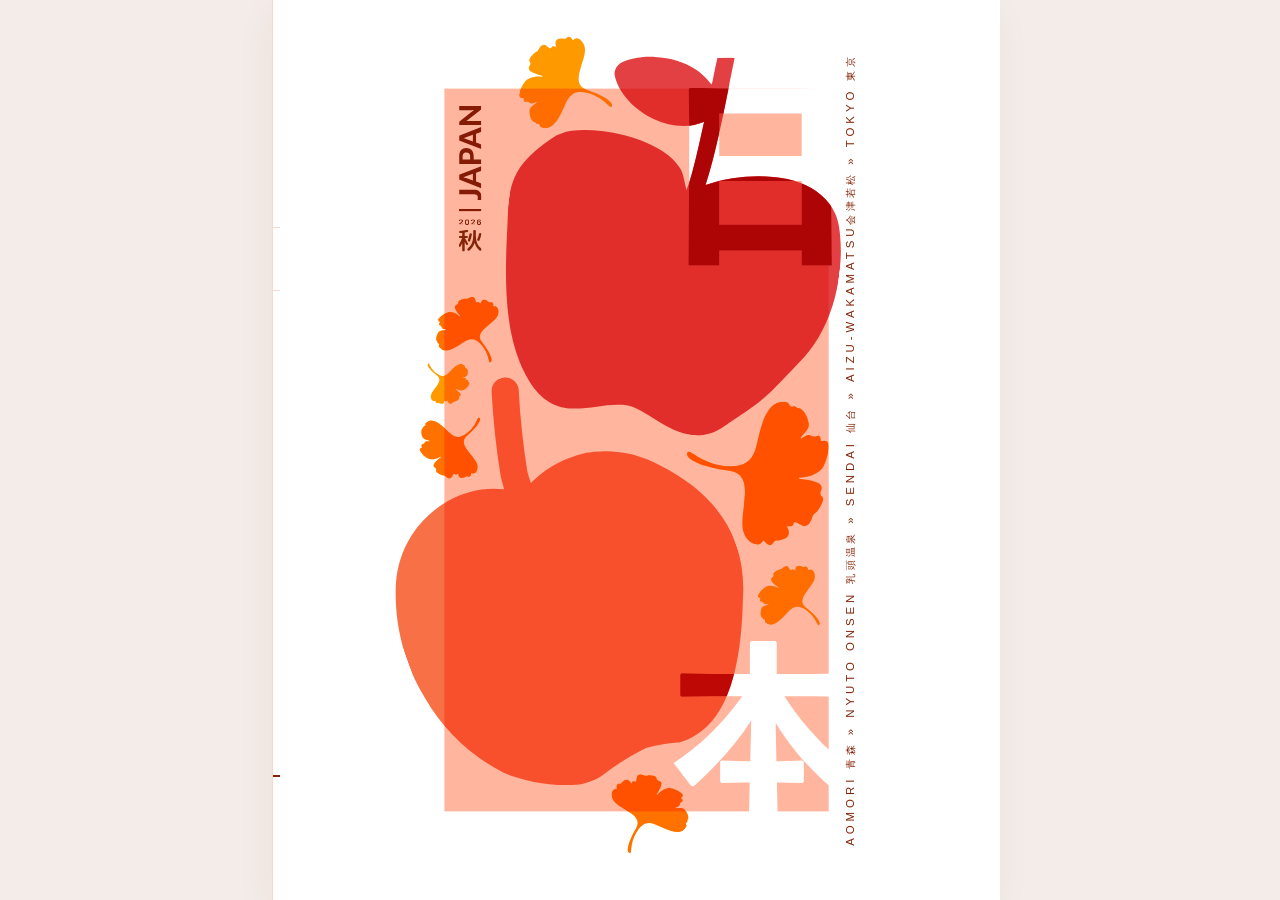
==== commit d1f9fee9: "Loading screen: 720px frame on desktop, centred vertically Co-Authored-By: Claude Opus 5.5 <noreply@" ====
--- a/index.html
+++ b/index.html
@@ -1 +1 @@
-<!doctype html><html lang="en"><head><meta charset="utf-8"><meta name="viewport" content="width=device-width,initial-scale=1,viewport-fit=cover"><title>2026 Tohoku — Itinerary</title><meta name="description" content="Day-by-day Tohoku trip itinerary, offline-ready."><meta name="theme-color" content="#ffffff" media="(prefers-color-scheme: light)"><meta name="theme-color" content="#1a0a06" media="(prefers-color-scheme: dark)"><script>try{var t=sessionStorage.getItem("theme");"light"!==t&&"dark"!==t||document.documentElement.setAttribute("data-theme",t)}catch(t){}</script><link rel="icon" href="favicon.ico?v=2" sizes="any"><link rel="icon" type="image/png" sizes="16x16" href="icons/favicon-16.png?v=2"><link rel="icon" type="image/png" sizes="32x32" href="icons/favicon-32.png?v=2"><link rel="icon" type="image/png" sizes="48x48" href="icons/favicon-48.png?v=2"><link rel="apple-touch-icon" sizes="180x180" href="icons/apple-touch-icon.png?v=2"><link rel="manifest" href="manifest.webmanifest"><meta name="apple-mobile-web-app-capable" content="yes"><meta name="apple-mobile-web-app-status-bar-style" content="black-translucent"><meta name="apple-mobile-web-app-title" content="Tohoku 2026"><meta name="mobile-web-app-capable" content="yes"><link rel="stylesheet" href="styles.css"></head><body><div class="splash" id="splash" aria-hidden="true"><div class="splash__poster"><div class="sp sp-panel sp-mult" style="left:141px;top:217px;width:941px;height:1770px;background:#ffb59e"></div><div class="sp sp-kanji" style="left:738px;top:215px;width:352px;height:436px"><div class="sp__in" style="width:352px;height:436px;transform:rotate(180deg) scaleY(-1)"><img src="art/splash/nichi.svg" alt=""></div></div><div class="sp sp-kanji" style="left:701.91px;top:1570px;width:435.094px;height:424.427px"><div class="sp__in" style="width:435.094px;height:424.427px;transform:rotate(180deg) scaleY(-1)"><img src="art/splash/hon.svg" alt=""></div></div><div class="sp sp-type sp-mult" style="left:176.37px;top:536.79px;width:10.23px;height:13.51px"><img src="art/splash/d2.svg" alt=""></div><div class="sp sp-type sp-mult" style="left:190.6px;top:536.79px;width:11.285px;height:13.739px"><img src="art/splash/d0.svg" alt=""></div><div class="sp sp-type sp-mult" style="left:205.95px;top:536.79px;width:10.23px;height:13.51px"><img src="art/splash/d2.svg" alt=""></div><div class="sp sp-type sp-mult" style="left:220.17px;top:536.79px;width:11.125px;height:13.739px"><img src="art/splash/d6.svg" alt=""></div><div class="sp sp-type sp-mult" style="left:176.74px;top:260px;width:54.82px;height:230.745px"><div class="sp__in" style="width:230.745px;height:54.82px;transform:rotate(-90deg)"><img src="art/splash/japan.svg" alt=""></div></div><div class="sp sp-type sp-mult" style="left:176.37px;top:511.45px;width:55.205px;height:6.901px"><img src="art/splash/bar.svg" alt=""></div><div class="sp sp-type" style="left:176px;top:563px;width:56px;height:53px"><img src="art/splash/aki.svg" alt=""></div><div class="sp sp-apple-red sp-mult" style="left:233.12px;top:77.36px;width:937.936px;height:1027.284px"><div class="sp__in" style="width:826.265px;height:929.644px;transform:rotate(7.32deg) scaleX(-1)"><img src="art/splash/apple-red.svg" alt=""></div></div><div class="sp sp-type sp-mult sp-route" style="left:1122px;top:215px;width:28px;height:1774px"><p><span>Aomori </span><span class="j">青森</span><span> » Nyuto onsen </span><span class="j">乳頭温泉</span><span> » Sendai </span><span class="j">仙台</span><span> » aizu-wakamatsu</span><span class="j">会津若松</span><span> » Tokyo </span><span class="j">東京</span></p></div><div class="sp sp-leaf sp-leaf--1 sp-mult" style="left:733.956px;top:982.984px;width:348.44px;height:353.081px"><div class="sp__in" style="width:351.261px;height:346.594px;transform:rotate(90.3deg)"><img src="art/splash/leaf-a1.svg" alt=""></div></div><div class="sp sp-leaf sp-leaf--1 sp-mult" style="left:733.956px;top:982.984px;width:348.44px;height:353.081px"><div class="sp__in" style="width:351.261px;height:346.594px;transform:rotate(90.3deg)"><img src="art/splash/leaf-a2.svg" alt=""></div></div><div class="sp sp-leaf sp-leaf--2 sp-mult" style="left:92.008px;top:694.04px;width:238.328px;height:238.252px"><div class="sp__in" style="width:169.681px;height:167.37px;transform:rotate(-46.06deg)"><img src="art/splash/leaf-b1.svg" alt=""></div></div><div class="sp sp-leaf sp-leaf--2 sp-mult" style="left:92.008px;top:694.04px;width:238.328px;height:238.252px"><div class="sp__in" style="width:169.681px;height:167.37px;transform:rotate(-46.06deg)"><img src="art/splash/leaf-b2.svg" alt=""></div></div><div class="sp sp-leaf sp-leaf--3 sp-mult" style="left:53.32px;top:971.523px;width:232.624px;height:233.183px"><div class="sp__in" style="width:169.593px;height:167.318px;transform:rotate(-122.86deg) scaleX(-1)"><img src="art/splash/leaf-c1.svg" alt=""></div></div><div class="sp sp-leaf sp-leaf--3 sp-mult" style="left:53.32px;top:971.523px;width:232.624px;height:233.183px"><div class="sp__in" style="width:169.593px;height:167.318px;transform:rotate(-122.86deg) scaleX(-1)"><img src="art/splash/leaf-c2.svg" alt=""></div></div><div class="sp sp-leaf sp-leaf--4 sp-mult" style="left:883.996px;top:1353.036px;width:229.772px;height:230.538px"><div class="sp__in" style="width:169.682px;height:167.399px;transform:rotate(-60.07deg)"><img src="art/splash/leaf-d.svg" alt=""></div></div><div class="sp sp-leaf sp-leaf--5 sp-mult" style="left:493.768px;top:1857.972px;width:275.528px;height:275.059px"><div class="sp__in" style="width:197.621px;height:194.929px;transform:rotate(37.65deg) scaleX(-1)"><img src="art/splash/leaf-e1.svg" alt=""></div></div><div class="sp sp-leaf sp-leaf--5 sp-mult" style="left:493.768px;top:1857.972px;width:275.528px;height:275.059px"><div class="sp__in" style="width:197.621px;height:194.929px;transform:rotate(37.65deg) scaleX(-1)"><img src="art/splash/leaf-e2.svg" alt=""></div></div><div class="sp sp-leaf sp-leaf--6 sp-mult" style="left:310.992px;top:72.071px;width:267.964px;height:270.431px"><div class="sp__in" style="width:231.723px;height:228.599px;transform:rotate(-79.2deg)"><img src="art/splash/leaf-f.svg" alt=""></div></div><div class="sp sp-leaf sp-leaf--7 sp-mult" style="left:63.984px;top:854.05px;width:156.364px;height:156.925px"><div class="sp__in" style="width:115.328px;height:113.757px;transform:rotate(120.24deg)"><img src="art/splash/leaf-g.svg" alt=""></div></div><div class="sp sp-apple-red sp-mult" style="left:738px;top:215px;width:352px;height:436px"><div class="sp__mask" style="transform:rotate(180deg) scaleY(-1);-webkit-mask:url(art/splash/mask-nichi.svg) no-repeat 0 0/100% 100%;mask:url(art/splash/mask-nichi.svg) no-repeat 0 0/100% 100%"><div style="position:absolute;left:0;top:0;width:826.255px;height:923.871px;transform-origin:0 0;transform:matrix(.99185,-.127411,.127411,.99185,-80.332,-26.666)"><img src="art/splash/apple-red-over.svg" alt=""></div></div></div><div class="sp sp-apple-coral" style="left:.929px;top:904.022px;width:853.618px;height:1003.697px"><div class="sp__mask" style="transform:rotate(-19.83deg) scaleX(-1);-webkit-mask:url(art/splash/mask-coral.svg) no-repeat 0 0/100% 100%;mask:url(art/splash/mask-coral.svg) no-repeat 0 0/100% 100%"><div style="position:absolute;left:0;top:0;width:435.094px;height:424.427px;transform-origin:0 0;transform:matrix(.940703,-.339231,.339231,.940703,-184.712,896.847)"><img src="art/splash/hon-over.svg" alt=""></div></div></div><div class="sp sp-apple-coral sp-mult" style="left:-143.964px;top:789.001px;width:1143.404px;height:1233.737px"><div class="sp__in" style="width:853.618px;height:1003.697px;transform:rotate(-19.83deg) scaleX(-1)"><img src="art/splash/apple-coral.svg" alt=""></div></div></div></div><script>!function(){var e=document.getElementById("splash");if(e){var t=!1;try{t=sessionStorage.getItem("splashSeen")}catch(e){}if(t||/[?&]nosplash/.test(location.search))e.parentNode.removeChild(e);else{try{sessionStorage.setItem("splashSeen","1")}catch(e){}var n=document.documentElement,i=e.firstChild;n.classList.add("splash-on"),l(),window.addEventListener("resize",l);for(var s,a=window.matchMedia&&window.matchMedia("(prefers-reduced-motion: reduce)").matches,o=!1,r=e.getElementsByTagName("img"),d=r.length,c=0;c<r.length;c++)r[c].complete?h():(r[c].addEventListener("load",h),r[c].addEventListener("error",h));setTimeout(m,1200),e.addEventListener("click",v)}}function l(){var e=Math.min(window.innerWidth/1240,window.innerHeight/2204);i.style.transform="translate("+(window.innerWidth-1240*e)/2+"px,"+(window.innerHeight-2204*e)/2+"px) scale("+e+")"}function m(){o||(o=!0,e.classList.add(a?"is-calm":"is-playing"),s=setTimeout(v,a?2600:3550))}function h(){--d<=0&&m()}function v(){clearTimeout(s),e.classList.contains("is-leaving")||(e.classList.add("is-leaving"),n.classList.remove("splash-on"),window.removeEventListener("resize",l),setTimeout(function(){e.parentNode&&e.parentNode.removeChild(e)},450))}}()</script><svg style="display:none" aria-hidden="true"><symbol id="i-flight" viewBox="0 0 24 24" fill="none" stroke="currentColor" stroke-width="1.5" stroke-linecap="round" stroke-linejoin="round"><path d="M3 12L21 5l-7 16-3-7-8-2Z"/></symbol><symbol id="i-train" viewBox="0 0 24 24" fill="none" stroke="currentColor" stroke-width="1.5" stroke-linecap="round" stroke-linejoin="round"><path d="M4 7Q4 4 8 4h5q6 0 7 3"/><rect x="4" y="7" width="16" height="9" rx="3"/><path d="M4 10.5h16"/><circle cx="8" cy="18.5" r="1.3" fill="currentColor" stroke="none"/><circle cx="16" cy="18.5" r="1.3" fill="currentColor" stroke="none"/></symbol><symbol id="i-bus" viewBox="0 0 24 24" fill="none" stroke="currentColor" stroke-width="1.5" stroke-linecap="round" stroke-linejoin="round"><rect x="3.5" y="6" width="17" height="11" rx="2"/><path d="M3.5 11h17"/><path d="M7 8.5h3M14 8.5h3"/><circle cx="7.5" cy="18.5" r="1.3" fill="currentColor" stroke="none"/><circle cx="16.5" cy="18.5" r="1.3" fill="currentColor" stroke="none"/></symbol><symbol id="i-ferry" viewBox="0 0 24 24" fill="none" stroke="currentColor" stroke-width="1.5" stroke-linecap="round" stroke-linejoin="round"><path d="M3 15h18l-3 5H6l-3-5Z"/><path d="M12 15V4"/><path d="M12 5l5.5 2.5L12 9.5Z" fill="currentColor" stroke="none"/></symbol><symbol id="i-walk" viewBox="0 0 24 24" fill="none" stroke="currentColor" stroke-width="1.5" stroke-linecap="round" stroke-linejoin="round"><circle cx="13" cy="4.5" r="1.5" fill="currentColor" stroke="none"/><path d="M12 8l-3 3 1 5"/><path d="M12 8l4 2 2 6"/><path d="M10 16l-2 4M15 15l1 5"/></symbol><symbol id="i-hotel" viewBox="0 0 24 24" fill="none" stroke="currentColor" stroke-width="1.5" stroke-linecap="round" stroke-linejoin="round"><path d="M3 19v-6h18v6"/><path d="M3 15v-2a1 1 0 0 1 1-1h3a1 1 0 0 1 1 1v2"/><path d="M3 21v-2M21 21v-2"/></symbol><symbol id="i-museum" viewBox="0 0 24 24" fill="none" stroke="currentColor" stroke-width="1.5" stroke-linecap="round" stroke-linejoin="round"><path d="M3 10 12 4l9 6"/><path d="M5 10v8M9.5 10v8M14.5 10v8M19 10v8"/><path d="M3 18h18M3 20.5h18"/></symbol><symbol id="i-site" viewBox="0 0 24 24" fill="none" stroke="currentColor" stroke-width="1.5" stroke-linecap="round" stroke-linejoin="round"><path d="M4 19 12 6l8 13Z"/><path d="M4 19h16"/><path d="M12 6V3"/></symbol><symbol id="i-castle" viewBox="0 0 24 24" fill="none" stroke="currentColor" stroke-width="1.5" stroke-linecap="round" stroke-linejoin="round"><path d="M12 2.5 18 8H6Z"/><path d="M8 8h8v3.5H8Z"/><path d="M5.5 11.5h13V20h-13Z"/><path d="M9.5 20v-4h2v4M12.5 20v-4h2v4"/></symbol><symbol id="i-onsen" viewBox="0 0 24 24" fill="none" stroke="currentColor" stroke-width="1.5" stroke-linecap="round" stroke-linejoin="round"><path d="M3 19h18"/><path d="M7 19c0-2 2-2 2-4s-2-2-2-4"/><path d="M12 19c0-2 2-2 2-4s-2-2-2-4"/><path d="M17 19c0-2 2-2 2-4s-2-2-2-4"/></symbol><symbol id="i-hike" viewBox="0 0 24 24" fill="none" stroke="currentColor" stroke-width="1.5" stroke-linecap="round" stroke-linejoin="round"><circle cx="18" cy="5.5" r="1.4" fill="currentColor" stroke="none"/><path d="M3 19 9 8l3 5 2.5-3.5L20 19Z"/></symbol><symbol id="i-food" viewBox="0 0 24 24" fill="none" stroke="currentColor" stroke-width="1.5" stroke-linecap="round" stroke-linejoin="round"><path d="M3.5 13a8.5 4 0 0 0 17 0"/><path d="M3 13h18"/><path d="M17 4 15 13M20 4 18 13"/></symbol><symbol id="i-shop" viewBox="0 0 24 24" fill="none" stroke="currentColor" stroke-width="1.5" stroke-linecap="round" stroke-linejoin="round"><path d="M6 8h12l-1 12.5H7Z"/><path d="M9 8a3 3 0 0 1 6 0"/></symbol><symbol id="i-festival" viewBox="0 0 24 24" fill="none" stroke="currentColor" stroke-width="1.5" stroke-linecap="round" stroke-linejoin="round"><path d="M9 4h6M9 20h6"/><path d="M9 4c-1 4-1.5 5-1.5 8s.5 4 1.5 8"/><path d="M15 4c1 4 1.5 5 1.5 8s-.5 4-1.5 8"/><path d="M12 4v16"/></symbol><symbol id="i-sun" viewBox="0 0 24 24" fill="none" stroke="currentColor" stroke-width="1.5" stroke-linecap="round" stroke-linejoin="round"><circle cx="12" cy="12" r="4.5"/><path d="M12 2.5v3M12 18.5v3M3.5 12h3M17.5 12h3M5.6 5.6l2.1 2.1M16.3 16.3l2.1 2.1M18.4 5.6l-2.1 2.1M7.7 16.3l-2.1 2.1"/></symbol><symbol id="i-warn" viewBox="0 0 24 24" fill="none" stroke="currentColor" stroke-width="1.5" stroke-linecap="round" stroke-linejoin="round"><path d="M12 3 22 20H2Z"/><path d="M12 9.5v5"/><circle cx="12" cy="17.2" r="0.75" fill="currentColor" stroke="none"/></symbol><symbol id="i-bound" viewBox="0 0 24 24" fill="none" stroke="currentColor" stroke-width="1.5" stroke-linecap="round" stroke-linejoin="round"><path d="M3 12h15"/><path d="M13 6l7 6-7 6"/></symbol><symbol id="i-depart" viewBox="0 0 24 24" fill="none" stroke="currentColor" stroke-width="1.5" stroke-linecap="round" stroke-linejoin="round"><circle cx="12" cy="12" r="7"/></symbol><symbol id="i-arrive" viewBox="0 0 24 24" fill="none" stroke="currentColor" stroke-width="1.5" stroke-linecap="round" stroke-linejoin="round"><circle cx="12" cy="12" r="7"/><circle cx="12" cy="12" r="2.75" fill="currentColor" stroke="none"/></symbol><symbol id="i-ticket" viewBox="0 0 24 24" fill="none" stroke="currentColor" stroke-width="1.5" stroke-linecap="round" stroke-linejoin="round"><path d="M3 9a2 2 0 0 0 0 6"/><path d="M21 9a2 2 0 0 1 0 6"/><rect x="3" y="6" width="18" height="12" rx="2"/><path d="M13 6v2M13 11v2M13 16v2" stroke-dasharray="1.5 2"/></symbol></svg><header class="hero"><div class="hero__apples" aria-hidden="true"><img class="hero__a hero__a--coral-stem" src="art/apple-coral-stem.svg" alt="" width="54" height="148"> <img class="hero__a hero__a--coral" src="art/apple-coral.svg" alt="" width="345" height="329"> <img class="hero__a hero__a--red-stem" src="art/apple-red-stem.svg" alt="" width="44" height="141"> <img class="hero__a hero__a--red" src="art/apple-red.svg" alt="" width="319" height="303"> <img class="hero__a hero__a--overlap" src="art/apple-overlap.svg" alt="" width="319" height="303"></div><div class="hero__leaves" aria-hidden="true"><span class="leaf" style="--x:6%;--s:30px;--dur:11s;--delay:-2s;--drift:40px;--spin:300deg"><svg viewBox="320 82 250 250" focusable="false"><path d="M449.25 246.379C460.533 225.133 476.462 222.226 496.83 227.12C541.311 237.816 553.072 268.225 558.45 260.901C564.294 252.931 544.532 235.312 497.122 219.684C476.844 213.003 475.328 197.176 479.103 179.134C480.77 173.201 482.839 165.764 484.871 158.247C488.484 146.698 492.184 135.284 492.862 125.617C493.004 124.701 493.085 123.978 493.08 123.51C492.982 113.691 490.383 104.771 481.406 97.3843C473.807 91.784 468.407 93.7924 464.067 98.8266C460.418 96.265 458.945 89.1436 453.319 89.564C450.482 89.4618 447.677 94.0691 445.226 94.8827C442.432 95.3972 441.091 94.2428 438.589 94.4334C424.124 94.2511 417.619 99.7546 422.479 114.483C420.272 114.333 415.969 112.689 413.925 113.548C410.722 114.885 410.831 118.491 409.587 118.582C403.959 119.004 399.18 109.613 392.879 109.454C386.578 109.288 382.447 115.636 379.87 120.481C376.072 127.592 376.438 125.129 371.047 128.675C366.52 131.211 356.73 143.254 356.761 147.966C356.368 151.139 359.252 151.861 359.435 154.368C360.144 159.655 357.35 160.176 355.851 165.318C353.347 174.58 369.887 180.319 387.406 185.851C390.444 186.815 389.283 188.153 386.816 187.977C368.718 186.402 354.735 189.689 346.431 199.332C341.807 204.703 326.506 231.917 334.216 237.947C336.949 240.091 339.633 239.881 343.156 239.803C343.403 239.793 342.032 245.858 344.096 248.221C346.156 250.579 350.105 248.709 352.651 249.15C356.16 249.835 358.603 253.106 361.779 253.499C364.935 253.992 369.517 251.243 373.597 249.909C374.854 249.503 374.742 250.831 374.039 251.489C366.966 258.147 357.861 261.673 357.446 271.423C357.135 279.931 359.568 291.974 365.982 297.502C367.666 298.953 369.816 298.884 371.005 299.489C373.45 300.721 371.615 301.907 374.49 303.083C377.082 304.148 377.031 302.338 379.936 303.385C383.783 304.756 381.161 309.728 386.069 311.883C421.37 325.422 437.881 267.781 449.25 246.379Z" style="fill:var(--art-gold)"/></svg></span><span class="leaf" style="--x:18%;--s:22px;--dur:13s;--delay:-9s;--drift:-30px;--spin:-260deg"><svg viewBox="130 715 175 175" focusable="false"><path d="M217.958 832.524C230.865 820.533 242.584 822.345 255.502 830.62C283.711 848.7 284.549 872.564 290.028 868.787C295.985 864.675 286.541 847.74 257.49 825.546C245.062 816.055 247.813 804.74 254.756 793.163C257.334 789.458 260.551 784.809 263.762 780.096C269.034 772.973 274.334 765.963 277.124 759.437C277.442 758.837 277.672 758.357 277.781 758.032C280.071 751.214 280.413 744.419 275.975 737.152C272.062 731.453 267.843 731.547 263.632 733.988C261.722 731.34 262.413 726.059 258.419 724.999C256.481 724.247 253.433 726.761 251.543 726.736C249.486 726.421 248.835 725.301 247.058 724.832C237.094 721.233 231.271 723.479 231.099 734.837C229.607 734.203 227.024 732.033 225.404 732.136C222.867 732.293 222.077 734.814 221.194 734.578C217.199 733.519 216.147 725.874 211.825 724.252C207.505 722.624 203.123 726.025 200.177 728.758C195.842 732.767 196.687 731.15 192.105 732.309C188.364 732.977 178.699 738.96 177.589 742.227C176.556 744.329 178.378 745.521 177.902 747.299C177.124 751.127 175.066 750.818 172.794 754.015C168.838 759.823 178.904 767.764 189.698 775.797C191.569 777.194 190.444 777.841 188.779 777.127C176.635 771.692 166.171 770.61 158.111 775.288C153.622 777.895 136.502 793.051 140.389 799.074C141.765 801.214 143.673 801.713 146.129 802.504C146.302 802.557 143.898 806.424 144.758 808.555C145.618 810.681 148.799 810.335 150.455 811.251C152.718 812.568 153.623 815.417 155.726 816.451C157.792 817.55 161.622 816.748 164.765 816.805C165.732 816.825 165.336 817.717 164.691 818.004C158.2 820.913 151.053 821.167 148.425 827.813C146.168 833.625 144.96 842.542 148.071 847.907C148.887 849.315 150.392 849.783 151.069 850.487C152.465 851.927 150.911 852.307 152.618 853.81C154.156 855.17 154.555 853.905 156.313 855.327C158.647 857.199 155.638 860.01 158.517 862.679C179.692 880.522 204.953 844.603 217.958 832.524Z" style="fill:var(--art-rust)"/></svg></span><span class="leaf" style="--x:31%;--s:26px;--dur:10s;--delay:-5s;--drift:50px;--spin:340deg"><svg viewBox="38 972 175 175" focusable="false"><path d="M126.246 1027.62C138.212 1040.56 150.035 1039.63 163.54 1032.36C193.033 1016.46 195.668 992.723 200.847 996.903C206.477 1001.45 195.782 1017.63 165.139 1037.57C152.031 1046.09 153.92 1057.58 159.97 1069.65C162.261 1073.54 165.118 1078.42 167.964 1083.36C172.684 1090.86 177.44 1098.25 179.73 1104.97C180.001 1105.59 180.194 1106.09 180.278 1106.42C182.047 1113.39 181.876 1120.19 176.902 1127.1C172.571 1132.49 168.371 1132.08 164.356 1129.33C162.252 1131.82 162.542 1137.14 158.48 1137.9C156.49 1138.5 153.641 1135.76 151.754 1135.65C149.679 1135.8 148.945 1136.87 147.139 1137.21C136.931 1140.04 131.295 1137.36 131.979 1126.02C130.444 1126.54 127.705 1128.51 126.098 1128.29C123.579 1127.94 122.981 1125.37 122.084 1125.54C118.019 1126.29 116.394 1133.83 111.962 1135.13C107.531 1136.42 103.418 1132.7 100.687 1129.75C96.6669 1125.43 97.3871 1127.1 92.906 1125.6C89.2263 1124.66 80.04 1117.96 79.18 1114.62C78.308 1112.45 80.2148 1111.39 79.8748 1109.58C79.3873 1105.71 77.3119 1105.86 75.2878 1102.5C71.7809 1096.41 82.4181 1089.25 93.7868 1082.06C95.7577 1080.81 94.6853 1080.08 92.9715 1080.66C80.4518 1085.17 69.9361 1085.46 62.2515 1080.18C57.9722 1077.24 42.0442 1060.84 46.3746 1055.13C47.9085 1053.1 49.8485 1052.74 52.3573 1052.14C52.534 1052.1 50.428 1048.06 51.447 1046C52.4645 1043.95 55.6106 1044.53 57.3309 1043.74C59.6871 1042.6 60.8046 1039.83 62.9794 1038.96C65.122 1038.02 68.8806 1039.11 72.0191 1039.29C72.9852 1039.34 72.6576 1038.42 72.0362 1038.08C65.7827 1034.69 58.6757 1033.9 56.5565 1027.08C54.744 1021.11 54.2124 1012.13 57.7192 1007.01C58.6397 1005.67 60.175 1005.32 60.904 1004.67C62.4041 1003.34 60.883 1002.84 62.6988 1001.47C64.3348 1000.23 64.6372 1001.52 66.4979 1000.24C68.9658 998.545 66.1779 995.515 69.2497 993.071C91.7107 976.877 114.19 1014.6 126.246 1027.62Z" style="fill:var(--art-orange)"/></svg></span><span class="leaf" style="--x:44%;--s:18px;--dur:14s;--delay:-1s;--drift:-20px;--spin:220deg"><svg viewBox="68 844 138 138" focusable="false"><path d="M150.328 903.402C137.389 904.258 131.538 897.781 128.003 887.058C120.288 863.636 130.89 849.62 126.007 849.232C120.697 848.815 118.227 862.87 124.512 889.033C127.203 900.223 120.379 905.407 111.038 908.795C107.846 909.714 103.85 910.875 99.8286 912.076C93.5106 913.696 87.2294 915.238 82.6063 917.669C82.146 917.864 81.7917 918.032 81.5786 918.167C77.1055 920.997 73.755 924.719 72.9157 930.929C72.5042 936 74.9566 937.905 78.4951 938.467C78.3561 940.866 75.5098 943.561 77.2984 946.02C78.0563 947.35 80.9639 947.329 82.0318 948.221C83.0603 949.356 82.9117 950.298 83.7086 951.39C87.7282 958.072 92.096 959.492 97.4679 953.087C98.0255 954.141 98.4927 956.58 99.4658 957.273C100.988 958.362 102.609 957.289 103.004 957.833C104.794 960.293 101.845 965.147 103.56 968.08C105.271 971.016 109.352 971.108 112.304 970.915C116.641 970.638 115.408 971.169 118.562 972.635C121.009 973.99 129.306 975.061 131.456 973.71C133.022 972.99 132.535 971.464 133.632 970.669C135.854 968.844 136.886 969.976 139.668 969.205C144.624 967.726 142.562 958.517 140.128 948.918C139.708 947.252 140.65 947.404 141.27 948.585C145.681 957.327 151.155 962.803 157.93 963.874C161.703 964.47 178.517 963.763 179.094 958.519C179.301 956.658 178.443 955.488 177.408 953.895C177.334 953.785 180.503 952.693 181 951.076C181.496 949.463 179.519 948.184 178.999 946.892C178.318 945.089 179.124 943.042 178.403 941.475C177.734 939.888 175.174 938.568 173.406 937.076C172.863 936.615 173.503 936.29 174.004 936.425C179.062 937.778 183.261 940.951 187.848 938.376C191.835 936.105 196.665 931.574 197.379 927.066C197.567 925.883 196.925 924.917 196.865 924.2C196.737 922.73 197.801 923.235 197.524 921.583C197.277 920.093 196.462 920.63 196.118 919.002C195.654 916.849 198.677 916.641 198.273 913.78C194.465 893.759 163.362 902.543 150.328 903.402Z" style="fill:var(--art-gold)"/></svg></span><span class="leaf" style="--x:57%;--s:34px;--dur:12s;--delay:-7s;--drift:30px;--spin:-320deg"><svg viewBox="735 970 368 372" focusable="false"><path d="M910.746 1100.16C899.792 1134.95 876.849 1143.68 845.136 1142.01C775.874 1138.35 749.946 1096.26 743.951 1108.67C737.44 1122.16 771.764 1142.97 846.753 1153.17C878.828 1157.53 885.457 1180.71 884.811 1208.65C883.965 1217.95 882.934 1229.61 881.98 1241.38C879.783 1259.59 877.419 1277.63 879.077 1292.22C879.119 1293.63 879.198 1294.73 879.334 1295.43C882.191 1310.04 888.529 1322.61 903.951 1331.15C916.824 1337.4 924.32 1332.91 929.4 1324.21C935.547 1327.02 939.708 1337.23 947.979 1335.05C952.236 1334.42 955.146 1326.78 958.574 1324.89C962.598 1323.35 964.916 1324.7 968.592 1323.73C990.206 1320 998.384 1310 987.072 1289.39C990.404 1289 997.272 1290.26 1000.08 1288.42C1004.49 1285.54 1003.33 1280.2 1005.16 1279.72C1013.43 1277.53 1023.15 1290.21 1032.59 1288.71C1042.03 1287.22 1046.43 1276.62 1048.93 1268.68C1052.63 1257.03 1052.77 1260.81 1059.82 1254.03C1065.87 1249 1077.14 1228.35 1075.79 1221.33C1075.5 1216.49 1071.01 1216.21 1070.04 1212.52C1067.52 1204.84 1071.54 1203.29 1072.36 1195.21C1073.54 1180.71 1047.29 1176.72 1019.65 1173.31C1014.86 1172.72 1016.22 1170.4 1019.94 1169.98C1047.36 1167.33 1067.29 1158.57 1077.01 1141.91C1082.42 1132.62 1097.72 1087.83 1084.56 1080.97C1079.89 1078.53 1075.95 1079.58 1070.72 1080.67C1070.35 1080.75 1070.72 1071.33 1066.99 1068.38C1063.27 1065.43 1057.9 1069.31 1053.98 1069.36C1048.56 1069.31 1044.02 1065.11 1039.18 1065.4C1034.33 1065.53 1028.26 1070.9 1022.55 1074.01C1020.79 1074.96 1020.59 1072.95 1021.45 1071.78C1030.16 1059.9 1042.76 1052.13 1040.69 1037.48C1038.8 1024.71 1031.85 1007.43 1020.76 1000.96C1017.85 999.262 1014.66 999.958 1012.72 999.386C1008.74 998.223 1011.15 995.949 1006.54 994.99C1002.38 994.118 1002.95 996.802 998.334 996.043C992.22 995.062 994.757 986.926 986.845 985.068C930.483 974.633 921.786 1065.12 910.746 1100.16Z" style="fill:var(--art-orange)"/></svg></span><span class="leaf" style="--x:69%;--s:20px;--dur:15s;--delay:-11s;--drift:-40px;--spin:280deg"><svg viewBox="906 1343 172 172" focusable="false"><path d="M992.958 1460.52C1005.87 1448.53 1017.58 1450.35 1030.5 1458.62C1058.71 1476.7 1059.55 1500.56 1065.03 1496.79C1070.98 1492.68 1061.54 1475.74 1032.49 1453.55C1020.06 1444.05 1022.81 1432.74 1029.76 1421.16C1032.33 1417.46 1035.55 1412.81 1038.76 1408.1C1044.03 1400.97 1049.33 1393.96 1052.12 1387.44C1052.44 1386.84 1052.67 1386.36 1052.78 1386.03C1055.07 1379.21 1055.41 1372.42 1050.97 1365.15C1047.06 1359.45 1042.84 1359.55 1038.63 1361.99C1036.72 1359.34 1037.41 1354.06 1033.42 1353C1031.48 1352.25 1028.43 1354.76 1026.54 1354.74C1024.49 1354.42 1023.83 1353.3 1022.06 1352.83C1012.09 1349.23 1006.27 1351.48 1006.1 1362.84C1004.61 1362.2 1002.02 1360.03 1000.4 1360.14C997.867 1360.29 997.077 1362.81 996.194 1362.58C992.199 1361.52 991.147 1353.87 986.825 1352.25C982.505 1350.62 978.123 1354.02 975.177 1356.76C970.842 1360.77 971.687 1359.15 967.105 1360.31C963.364 1360.98 953.699 1366.96 952.589 1370.23C951.556 1372.33 953.378 1373.52 952.902 1375.3C952.124 1379.13 950.066 1378.82 947.794 1382.02C943.838 1387.82 953.904 1395.76 964.698 1403.8C966.569 1405.19 965.444 1405.84 963.779 1405.13C951.635 1399.69 941.171 1398.61 933.111 1403.29C928.622 1405.89 911.502 1421.05 915.389 1427.07C916.765 1429.21 918.673 1429.71 921.129 1430.5C921.302 1430.56 918.898 1434.42 919.758 1436.55C920.618 1438.68 923.799 1438.33 925.455 1439.25C927.718 1440.57 928.623 1443.42 930.726 1444.45C932.792 1445.55 936.622 1444.75 939.765 1444.8C940.732 1444.83 940.336 1445.72 939.691 1446C933.2 1448.91 926.053 1449.17 923.425 1455.81C921.168 1461.63 919.96 1470.54 923.071 1475.91C923.887 1477.31 925.392 1477.78 926.069 1478.49C927.465 1479.93 925.911 1480.31 927.618 1481.81C929.156 1483.17 929.555 1481.91 931.313 1483.33C933.647 1485.2 930.638 1488.01 933.517 1490.68C954.692 1508.52 979.953 1472.6 992.958 1460.52Z" style="fill:var(--art-gold)"/></svg></span><span class="leaf" style="--x:80%;--s:28px;--dur:11.5s;--delay:-4s;--drift:25px;--spin:-300deg"><svg viewBox="552 1890 200 205" focusable="false"><path d="M664.017 2018.45C644.799 2011.28 632.99 2018.43 622.761 2033.07C600.427 2065.06 610.123 2091.12 602.548 2089.49C594.311 2087.71 596.955 2065.28 618.368 2028.5C627.53 2012.76 619.545 2001.8 606.93 1992.43C602.51 1989.58 596.983 1986.01 591.434 1982.36C582.596 1977.03 573.779 1971.84 567.878 1966.06C567.269 1965.55 566.808 1965.14 566.547 1964.84C561.055 1958.52 557.668 1951.35 559.218 1941.56C560.899 1933.69 565.481 1931.92 571.099 1932.68C571.978 1928.98 568.89 1923.6 572.717 1920.69C574.47 1919.02 578.866 1920.37 580.89 1919.5C582.964 1918.25 583.167 1916.75 584.871 1915.46C593.999 1907.16 601.263 1906.99 606.493 1919.14C607.817 1917.8 609.633 1914.31 611.422 1913.71C614.223 1912.75 616.193 1915.11 617.038 1914.47C620.869 1911.55 618.606 1902.86 622.537 1899.19C626.464 1895.52 632.691 1897.23 637.075 1898.87C643.521 1901.26 641.894 1899.89 647.34 1899.11C651.663 1898.16 664.723 1900.31 667.369 1903.33C669.414 1905.14 667.982 1907.23 669.284 1908.93C671.822 1912.71 673.9 1911.46 677.765 1913.89C684.602 1918.39 677.294 1931.4 669.244 1944.84C667.85 1947.18 669.347 1947.37 670.822 1945.87C681.48 1934.62 692.262 1928.81 703.016 1930.27C709.005 1931.08 734.162 1939.79 732.653 1948C732.122 1950.92 730.29 1952.3 727.998 1954.24C727.835 1954.38 732.141 1957.47 732.16 1960.15C732.179 1962.82 728.601 1963.86 727.226 1965.58C725.375 1968 725.666 1971.47 723.862 1973.52C722.127 1975.62 717.648 1976.45 714.29 1977.91C713.258 1978.36 714.08 1979.15 714.902 1979.17C723.18 1979.42 730.985 1976.52 736.766 1982.5C741.776 1987.76 747.036 1996.82 746.07 2003.97C745.817 2005.85 744.406 2007.02 743.988 2008.08C743.126 2010.25 744.967 2009.97 743.798 2012.35C742.746 2014.49 741.755 2013.31 740.494 2015.62C738.814 2018.67 743.3 2020.36 741.387 2024.51C726.519 2053.12 683.378 2025.68 664.017 2018.45Z" style="fill:var(--art-rust)"/></svg></span><span class="leaf" style="--x:91%;--s:20px;--dur:13.5s;--delay:-8s;--drift:-35px;--spin:260deg"><svg viewBox="320 82 250 250" focusable="false"><path d="M449.25 246.379C460.533 225.133 476.462 222.226 496.83 227.12C541.311 237.816 553.072 268.225 558.45 260.901C564.294 252.931 544.532 235.312 497.122 219.684C476.844 213.003 475.328 197.176 479.103 179.134C480.77 173.201 482.839 165.764 484.871 158.247C488.484 146.698 492.184 135.284 492.862 125.617C493.004 124.701 493.085 123.978 493.08 123.51C492.982 113.691 490.383 104.771 481.406 97.3843C473.807 91.784 468.407 93.7924 464.067 98.8266C460.418 96.265 458.945 89.1436 453.319 89.564C450.482 89.4618 447.677 94.0691 445.226 94.8827C442.432 95.3972 441.091 94.2428 438.589 94.4334C424.124 94.2511 417.619 99.7546 422.479 114.483C420.272 114.333 415.969 112.689 413.925 113.548C410.722 114.885 410.831 118.491 409.587 118.582C403.959 119.004 399.18 109.613 392.879 109.454C386.578 109.288 382.447 115.636 379.87 120.481C376.072 127.592 376.438 125.129 371.047 128.675C366.52 131.211 356.73 143.254 356.761 147.966C356.368 151.139 359.252 151.861 359.435 154.368C360.144 159.655 357.35 160.176 355.851 165.318C353.347 174.58 369.887 180.319 387.406 185.851C390.444 186.815 389.283 188.153 386.816 187.977C368.718 186.402 354.735 189.689 346.431 199.332C341.807 204.703 326.506 231.917 334.216 237.947C336.949 240.091 339.633 239.881 343.156 239.803C343.403 239.793 342.032 245.858 344.096 248.221C346.156 250.579 350.105 248.709 352.651 249.15C356.16 249.835 358.603 253.106 361.779 253.499C364.935 253.992 369.517 251.243 373.597 249.909C374.854 249.503 374.742 250.831 374.039 251.489C366.966 258.147 357.861 261.673 357.446 271.423C357.135 279.931 359.568 291.974 365.982 297.502C367.666 298.953 369.816 298.884 371.005 299.489C373.45 300.721 371.615 301.907 374.49 303.083C377.082 304.148 377.031 302.338 379.936 303.385C383.783 304.756 381.161 309.728 386.069 311.883C421.37 325.422 437.881 267.781 449.25 246.379Z" style="fill:var(--art-gold)"/></svg></span><span class="leaf" style="--x:50%;--s:16px;--dur:16s;--delay:-13s;--drift:20px;--spin:200deg"><svg viewBox="38 972 175 175" focusable="false"><path d="M126.246 1027.62C138.212 1040.56 150.035 1039.63 163.54 1032.36C193.033 1016.46 195.668 992.723 200.847 996.903C206.477 1001.45 195.782 1017.63 165.139 1037.57C152.031 1046.09 153.92 1057.58 159.97 1069.65C162.261 1073.54 165.118 1078.42 167.964 1083.36C172.684 1090.86 177.44 1098.25 179.73 1104.97C180.001 1105.59 180.194 1106.09 180.278 1106.42C182.047 1113.39 181.876 1120.19 176.902 1127.1C172.571 1132.49 168.371 1132.08 164.356 1129.33C162.252 1131.82 162.542 1137.14 158.48 1137.9C156.49 1138.5 153.641 1135.76 151.754 1135.65C149.679 1135.8 148.945 1136.87 147.139 1137.21C136.931 1140.04 131.295 1137.36 131.979 1126.02C130.444 1126.54 127.705 1128.51 126.098 1128.29C123.579 1127.94 122.981 1125.37 122.084 1125.54C118.019 1126.29 116.394 1133.83 111.962 1135.13C107.531 1136.42 103.418 1132.7 100.687 1129.75C96.6669 1125.43 97.3871 1127.1 92.906 1125.6C89.2263 1124.66 80.04 1117.96 79.18 1114.62C78.308 1112.45 80.2148 1111.39 79.8748 1109.58C79.3873 1105.71 77.3119 1105.86 75.2878 1102.5C71.7809 1096.41 82.4181 1089.25 93.7868 1082.06C95.7577 1080.81 94.6853 1080.08 92.9715 1080.66C80.4518 1085.17 69.9361 1085.46 62.2515 1080.18C57.9722 1077.24 42.0442 1060.84 46.3746 1055.13C47.9085 1053.1 49.8485 1052.74 52.3573 1052.14C52.534 1052.1 50.428 1048.06 51.447 1046C52.4645 1043.95 55.6106 1044.53 57.3309 1043.74C59.6871 1042.6 60.8046 1039.83 62.9794 1038.96C65.122 1038.02 68.8806 1039.11 72.0191 1039.29C72.9852 1039.34 72.6576 1038.42 72.0362 1038.08C65.7827 1034.69 58.6757 1033.9 56.5565 1027.08C54.744 1021.11 54.2124 1012.13 57.7192 1007.01C58.6397 1005.67 60.175 1005.32 60.904 1004.67C62.4041 1003.34 60.883 1002.84 62.6988 1001.47C64.3348 1000.23 64.6372 1001.52 66.4979 1000.24C68.9658 998.545 66.1779 995.515 69.2497 993.071C91.7107 976.877 114.19 1014.6 126.246 1027.62Z" style="fill:var(--art-orange)"/></svg></span></div><a href="index.html" class="hero__title" aria-label="日本東北, Tohoku, autumn 2026. Go to the timeline"><span class="hero__kicker"><span lang="ja">秋</span><span class="hero__dash"></span><span>2026</span></span><span class="hero__name" lang="ja">日本東北</span></a><div class="hero__meta"><span class="hero__dates">30 Oct – 16 Nov</span><button class="theme-toggle hero__toggle" type="button" data-theme-toggle data-mode="light" aria-label="Light mode. Switch to dark mode." title="Light mode. Switch to dark mode."><svg class="ico-light" viewBox="0 0 24 24" fill="none" stroke="currentColor" stroke-width="1.6" stroke-linecap="round" aria-hidden="true"><circle cx="12" cy="12" r="4.2"/><path d="M12 2.5v2.5M12 19v2.5M2.5 12H5M19 12h2.5M5.3 5.3l1.8 1.8M16.9 16.9l1.8 1.8M18.7 5.3l-1.8 1.8M7.1 16.9l-1.8 1.8"/></svg><svg class="ico-dark" viewBox="0 0 24 24" fill="none" stroke="currentColor" stroke-width="1.6" stroke-linejoin="round" aria-hidden="true"><path d="M19.5 14.5A8 8 0 0 1 9.5 4.5a8 8 0 1 0 10 10Z" fill="currentColor"/></svg></button></div></header><div class="navbar"><div class="mini" aria-hidden="true"><a href="index.html" class="mini__brand" tabindex="-1"><span class="mini__name" lang="ja">日本東北</span><span class="mini__kicker"><span lang="ja">秋</span><span class="hero__dash"></span><span>2026</span></span></a><div class="mini__meta"><span class="mini__dates">30 Oct – 16 Nov</span><button tabindex="-1" class="theme-toggle mini__toggle" type="button" data-theme-toggle data-mode="light" aria-label="Light mode. Switch to dark mode." title="Light mode. Switch to dark mode."><svg class="ico-light" viewBox="0 0 24 24" fill="none" stroke="currentColor" stroke-width="1.6" stroke-linecap="round" aria-hidden="true"><circle cx="12" cy="12" r="4.2"/><path d="M12 2.5v2.5M12 19v2.5M2.5 12H5M19 12h2.5M5.3 5.3l1.8 1.8M16.9 16.9l1.8 1.8M18.7 5.3l-1.8 1.8M7.1 16.9l-1.8 1.8"/></svg><svg class="ico-dark" viewBox="0 0 24 24" fill="none" stroke="currentColor" stroke-width="1.6" stroke-linejoin="round" aria-hidden="true"><path d="M19.5 14.5A8 8 0 0 1 9.5 4.5a8 8 0 1 0 10 10Z" fill="currentColor"/></svg></button></div></div><nav class="route" aria-label="Destinations"><a href="index.html" aria-current="page"><span class="route__jp" lang="ja">日程</span><span class="route__en">Timeline</span></a> <a href="aomori.html"><span class="route__jp" lang="ja">青森</span><span class="route__en">Aomori</span></a> <a href="nyuto.html"><span class="route__jp" lang="ja">乳頭<span class="route__long">温泉</span></span><span class="route__en">Nyuto<span class="route__long"> Onsen</span></span></a> <a href="sendai.html"><span class="route__jp" lang="ja">仙台</span><span class="route__en">Sendai</span></a> <a href="aizu.html"><span class="route__jp" lang="ja">会津<span class="route__long">若松</span></span><span class="route__en">Aizu<span class="route__long">-Wakamatsu</span></span></a> <a href="tokyo.html"><span class="route__jp" lang="ja">東京</span><span class="route__en">Tokyo</span></a></nav><div class="rail" id="rail" role="tablist" aria-label="Jump to day"></div></div><main class="board" id="board"><section class="day-section" id="day-2026-10-30" data-date="2026-10-30" data-base="Departure"><div class="day-header"><span class="day-header__date">FRI 30 OCT</span> <span class="day-header__base">Overnight flight</span></div><div class="day-sun"><svg><use href="#i-sun"/></svg> Singapore sunrise 0646 / sunset 1851</div><div class="timeline"><details class="row"><summary><span class="row__time">2255<small>→0000</small></span> <span class="row__body"><span class="transit"><span class="transit__line transit__name"><svg><use href="#i-flight"/></svg>SQ 636</span> <span class="transit__line transit__meta"><svg><use href="#i-depart"/></svg><span class="sr-only">Departure: </span>Changi Airport, Terminal 2</span> <span class="transit__line transit__meta"><svg><use href="#i-arrive"/></svg><span class="sr-only">Arrival: </span>Tokyo International Haneda, Terminal 3</span> </span></span><span class="row__cost">—</span></summary><div class="row__detail"><p>Overnight flight. Lands the morning of 31 Oct.</p></div></details></div></section><section class="day-section" id="day-2026-10-31" data-date="2026-10-31" data-base="Transit"><div class="day-header"><span class="day-header__date">SAT 31 OCT</span> <span class="day-header__base"><a href="tokyo.html">Tokyo</a> – <a href="aomori.html">Aomori</a></span></div><div class="day-sun"><svg><use href="#i-sun"/></svg> Aomori sunrise 0606 / sunset 1635</div><div class="timeline"><div class="row row--muted"><div class="row__line"><span class="row__time">0000<small>→0620</small></span><span class="row__body"><span class="row__activity">SQ636 continues — landing Haneda</span></span><span class="row__cost"></span></div></div><div class="row row--muted"><div class="row__line"><span class="row__time">0620<small>→0750</small></span><span class="row__body"><span class="row__activity">Immigration, baggage claim, customs</span></span><span class="row__cost"></span></div></div><div class="row row--muted"><div class="row__line"><span class="row__time">0750<small>→0810</small></span><span class="row__body"><span class="row__activity">Wash up</span></span><span class="row__cost"></span></div></div><details class="row"><summary><span class="row__time">0810<small>→0854</small></span><span class="row__body"><span class="row__activity"><svg class="row__icon"><use href="#i-ticket"/></svg>Collect JR EAST PASS / train reservations</span></span><span class="row__cost">¥50,000<span class="sgd">≈ S$406.50</span></span><span class="row__chev">▸</span></summary><div class="row__detail"><p>JR EAST Travel Service Center, Haneda Airport Terminal 3. Open daily 0645–2000. Bought online in advance — this stop is picking up the physical pass and making the seat reservations, not paying for it. Covers the four legs below (Monorail, JR Keihin-Tohoku, Hayabusa 11, JR Ou Main Line) plus two more on 1 Nov (Shin-Aomori↔Hirosaki).</p></div></details><details class="row"><summary><span class="row__time">0854<small>→0907</small></span><span class="row__body"><span class="transit"> <span class="transit__line transit__name"><svg><use href="#i-train"/></svg>Tokyo Monorail Airport Rapid</span> <span class="transit__pass"><span class="flag flag--outline">JR EAST PASS</span></span> <span class="transit__line transit__meta"><svg><use href="#i-bound"/></svg><span class="sr-only">Direction: </span>to Hamamatsucho</span> <span class="transit__line transit__meta"><svg><use href="#i-depart"/></svg><span class="sr-only">Departure: </span>Haneda Airport Terminal 3 (Monorail) (羽田空港第3ターミナル(モノレール)) · Platform 2</span> <span class="transit__line transit__meta"><svg><use href="#i-arrive"/></svg><span class="sr-only">Arrival: </span>Hamamatsucho (浜松町)</span> </span></span><span class="row__cost"></span><span class="row__chev">▸</span></summary><div class="row__detail"><p>Airport Rapid service — no stops between Haneda and Hamamatsucho. Covered by the JR EAST PASS collected this morning (reference fare ¥520 ≈ S$4.23 — not a separate charge).</p></div></details><details class="row"><summary><span class="row__time">0913<small>→0919</small></span><span class="row__body"><span class="transit"> <span class="transit__line transit__name"><svg><use href="#i-train"/></svg>JR Keihin-Tohoku Line·Negishi Line</span> <span class="transit__pass"><span class="flag flag--outline">JR EAST PASS</span></span> <span class="transit__line transit__meta"><svg><use href="#i-bound"/></svg><span class="sr-only">Direction: </span>to Omiya (Saitama)</span> <span class="transit__line transit__meta"><svg><use href="#i-depart"/></svg><span class="sr-only">Departure: </span>Hamamatsucho (浜松町) · Platform 1</span> <span class="transit__line transit__meta"><svg><use href="#i-arrive"/></svg><span class="sr-only">Arrival: </span>Tokyo (東京)</span> </span></span><span class="row__cost"></span><span class="row__chev">▸</span></summary><div class="row__detail"><p>Covered by the JR EAST PASS. The Sheet's ¥18,110 reference figure is the combined through-fare for this leg plus the next two (Hayabusa 11, JR Ou Main Line to Aomori) — shown once here because all three are connecting JR trains taken without exiting the fare gates, so Japan's fare system charges them as one continuous journey, not three separate fares. That's also why the two legs below show no figure of their own.</p></div></details><details class="row"><summary><span class="row__time">0936<small>→1234</small></span><span class="row__body"><span class="transit"> <span class="transit__line transit__name"><svg><use href="#i-train"/></svg>Hayabusa 11</span> <span class="transit__pass"><span class="flag flag--outline">JR EAST PASS</span></span> <span class="transit__line transit__meta"><svg><use href="#i-bound"/></svg><span class="sr-only">Direction: </span>to Shin-Hakodate-Hokuto</span> <span class="transit__line transit__meta"><svg><use href="#i-depart"/></svg><span class="sr-only">Departure: </span>Tokyo (東京) · Platform 20</span> <span class="transit__line transit__meta"><svg><use href="#i-arrive"/></svg><span class="sr-only">Arrival: </span>Shin-Aomori (新青森)</span> </span></span><span class="row__cost"></span><span class="row__chev">▸</span></summary><div class="row__detail"><p>Reserved-seat Shinkansen, ~3h. Bound for Shin-Hakodate-Hokuto — get off at Shin-Aomori, an intermediate stop, not the final one. Covered by the JR EAST PASS — part of the same combined through-fare as the Keihin-Tohoku leg above (see its note).</p><p>Backup if this one's missed: Hayabusa 73 (to Shin-Hakodate-Hokuto), departs Tokyo 1026 from Platform 20, arrives Shin-Aomori 1342.</p></div></details><details class="row"><summary><span class="row__time">1246<small>→1253</small></span><span class="row__body"><span class="transit"> <span class="transit__line transit__name"><svg><use href="#i-train"/></svg>JR Ou Main Line (Akita-Aomori)</span> <span class="transit__pass"><span class="flag flag--outline">JR EAST PASS</span></span> <span class="transit__line transit__meta"><svg><use href="#i-bound"/></svg><span class="sr-only">Direction: </span>to Aomori</span> <span class="transit__line transit__meta"><svg><use href="#i-depart"/></svg><span class="sr-only">Departure: </span>Shin-Aomori (新青森) · Platform 1</span> <span class="transit__line transit__meta"><svg><use href="#i-arrive"/></svg><span class="sr-only">Arrival: </span>Aomori (青森)</span> </span></span><span class="row__cost"></span><span class="row__chev">▸</span></summary><div class="row__detail"><p>Local connection into Aomori Station. Covered by the JR EAST PASS — the third and last leg of the same combined through-fare that started at Hamamatsucho (see the Keihin-Tohoku leg's note above).</p></div></details><details class="row"><summary><span class="row__time">1253<small>→1530</small></span><span class="row__body"><span class="row__activity"><svg class="row__icon"><use href="#i-hotel"/></svg>Check in — <a href="aomori.html">APA Hotel Aomori-Eki Kencho-Dori</a></span></span><span class="row__cost"></span><span class="row__chev">▸</span></summary><div class="row__detail"><p>Check-in from 1500 / check-out by 1000 for the whole Aomori stay. Full address and booking details on the <a href="aomori.html">Aomori guide</a>.</p></div></details><details class="row"><summary><span class="row__time">1530<small>→1730</small></span><span class="row__body"><span class="row__activity"><svg class="row__icon"><use href="#i-museum"/></svg>Nebuta Museum WA RASSE</span></span><span class="row__cost">¥620<span class="sgd">≈ S$5.04</span></span><span class="row__chev">▸</span></summary><div class="row__detail"><p>Open 0900–1800. Budget ~1.5 hours.</p><p><a href="aomori.html#nebuta-museum">Find out more</a></p></div></details><details class="row"><summary><span class="row__time">1630<small>→1900</small></span><span class="row__body"><span class="row__activity"><svg class="row__icon"><use href="#i-walk"/></svg>Aomori Bay Bridge</span></span><span class="row__cost"></span><span class="row__chev">▸</span></summary><div class="row__detail"><p>No fixed hours — outdoor, always open (pedestrian walkway closed in winter).</p><p><a href="aomori.html#aomori-bay-bridge">Find out more</a></p></div></details><details class="row"><summary><span class="row__time"></span><span class="row__body"><span class="row__activity"><svg class="row__icon"><use href="#i-shop"/></svg>A-FACTORY</span></span><span class="row__cost"></span><span class="row__chev">▸</span></summary><div class="row__detail"><p>Open 1000–1900 per the trip's planning notes.</p><p><a href="aomori.html#a-factory">Find out more</a></p></div></details><div class="row row--muted"><div class="row__line"><span class="row__time">1900<small>→2000</small></span><span class="row__body"><span class="row__activity"><svg class="row__icon"><use href="#i-food"/></svg>Dinner</span></span><span class="row__cost"></span></div></div><div class="row row--muted"><div class="row__line"><span class="row__time">2000<small>→0000</small></span><span class="row__body"><span class="row__activity">Wash up / sleep</span></span><span class="row__cost"></span></div></div></div></section><section class="day-section" id="day-2026-11-01" data-date="2026-11-01" data-base="Aomori"><div class="day-header"><span class="day-header__date">SUN 1 NOV</span> <span class="day-header__base"><a href="aomori.html">Aomori</a></span></div><div class="day-sun"><svg><use href="#i-sun"/></svg> Aomori sunrise 0607 / sunset 1634</div><div class="timeline"><div class="row row--muted"><div class="row__line"><span class="row__time">0000<small>→0600</small></span><span class="row__body"><span class="row__activity">Sleep</span></span><span class="row__cost"></span></div></div><div class="row row--muted"><div class="row__line"><span class="row__time">0600<small>→0700</small></span><span class="row__body"><span class="row__activity">Wake up / Wash up</span></span><span class="row__cost"></span></div></div><details class="row"><summary><span class="row__time">0849<small>→0911</small></span><span class="row__body"><span class="transit"> <span class="transit__line transit__name"><svg><use href="#i-bus"/></svg>Aomori Shiei Bus [S51] Prefectural Bijutsukan Line</span> <span class="transit__pass"><span class="flag flag--outline">IC CARD</span></span> <span class="transit__line transit__meta"><svg><use href="#i-bound"/></svg><span class="sr-only">Direction: </span>to Sannai-Maruyama Historical Site</span> <span class="transit__line transit__meta"><svg><use href="#i-depart"/></svg><span class="sr-only">Departure: </span>Hakko Dori (八甲通り)</span> <span class="transit__line transit__meta"><svg><use href="#i-arrive"/></svg><span class="sr-only">Arrival: </span>Sannai-Maruyama Historical Site (三内丸山遺跡前)</span> </span></span><span class="row__cost">¥280<span class="sgd">≈ S$2.28</span></span><span class="row__chev">▸</span></summary><div class="row__detail"><p>City bus, Prefectural Bijutsukan Line.</p></div></details><details class="row"><summary><span class="row__time">0911<small>→1100</small></span><span class="row__body"><span class="row__activity"><svg class="row__icon"><use href="#i-site"/></svg>Sannai-Maruyama Site</span></span><span class="row__cost">¥410<span class="sgd">≈ S$3.33</span></span><span class="row__chev">▸</span></summary><div class="row__detail"><p>Open 0900–1700. Budget ~1.5 hours.</p><p><a href="aomori.html#sannai-maruyama">Find out more</a></p></div></details><div class="row row--muted"><div class="row__line"><span class="row__time">1100<small>→1115</small></span><span class="row__body"><span class="row__activity"><svg class="row__icon"><use href="#i-walk"/></svg>Walk to Aomori Museum of Art</span></span><span class="row__cost"></span></div></div><details class="row"><summary><span class="row__time">1115<small>→1315</small></span><span class="row__body"><span class="row__activity"><svg class="row__icon"><use href="#i-museum"/></svg>Aomori Museum of Art</span></span><span class="row__cost">¥700<span class="sgd">≈ S$5.69</span></span><span class="row__chev">▸</span></summary><div class="row__detail"><p>Open 0930–1700. Budget ~1.5 hours.</p><p><a href="aomori.html#aomori-museum-of-art">Find out more</a></p></div></details><details class="row"><summary><span class="row__time">1315<small>→1330</small></span><span class="row__body"><span class="transit"> <span class="transit__line transit__name"><svg><use href="#i-bus"/></svg>Shuttle de Root Bus Nebutan-go</span> <span class="transit__pass"><span class="flag flag--outline">IC CARD</span></span> <span class="transit__line transit__meta"><svg><use href="#i-bound"/></svg><span class="sr-only">Direction: </span>to Shin-Aomori Station East Exit</span> <span class="transit__line transit__meta"><svg><use href="#i-depart"/></svg><span class="sr-only">Departure: </span>Aomori Museum of Art (県立美術館前(青森県))</span> <span class="transit__line transit__meta"><svg><use href="#i-arrive"/></svg><span class="sr-only">Arrival: </span>Shin-Aomori Station East Exit (新青森駅東口)</span> </span></span><span class="row__cost">¥300<span class="sgd">≈ S$2.44</span></span><span class="row__chev">▸</span></summary><div class="row__detail"><p>Tourist shuttle loop from the Museum of Art stop.</p></div></details><details class="row"><summary><span class="row__time">1343<small>→1420</small></span><span class="row__body"><span class="transit"> <span class="transit__line transit__name"><svg><use href="#i-train"/></svg>JR Ou Main Line (Akita-Aomori)</span> <span class="transit__pass"><span class="flag flag--outline">JR EAST PASS</span></span> <span class="transit__line transit__meta"><svg><use href="#i-bound"/></svg><span class="sr-only">Direction: </span>to Hirosaki</span> <span class="transit__line transit__meta"><svg><use href="#i-depart"/></svg><span class="sr-only">Departure: </span>Shin-Aomori (新青森) · Platform 2</span> <span class="transit__line transit__meta"><svg><use href="#i-arrive"/></svg><span class="sr-only">Arrival: </span>Hirosaki (弘前)</span> </span></span><span class="row__cost"></span><span class="row__chev">▸</span></summary><div class="row__detail"><p>Covered by the JR EAST PASS (reference fare ¥620 ≈ S$5.04 — not a separate charge).</p></div></details><div class="row row--muted"><div class="row__line"><span class="row__time">1420<small>→1500</small></span><span class="row__body"><span class="row__activity"><svg class="row__icon"><use href="#i-walk"/></svg>Walk to Hirosaki Castle</span></span><span class="row__cost"></span></div></div><details class="row"><summary><span class="row__time">1500<small>→1515</small></span><span class="row__body"><span class="row__activity"><svg class="row__icon"><use href="#i-site"/></svg>Otemon Square</span></span><span class="row__cost"></span><span class="row__chev">▸</span></summary><div class="row__detail"><p>Open 0900–1800. Budget ~15 minutes — the castle approach.</p><p><a href="aomori.html#otemon-square">Find out more</a></p></div></details><details class="row"><summary><span class="row__time">1515<small>→1600</small></span><span class="row__body"><span class="row__activity"><svg class="row__icon"><use href="#i-castle"/></svg>Hirosaki Castle</span></span><span class="row__cost"></span><span class="row__chev">▸</span></summary><div class="row__detail"><p class="flag flag--outline">keep interior expected closed to the public</p><p>Garden open 0900–1700. Budget ~45 minutes. Covered by the Hirosaki Marugoto Tourist Coupon bought here (¥1,000 — shown on the Festival stop below; also covers Honmaru/Kita-no-Kuruwa, Fujita Memorial Garden, and Neputa Village. Reference fare ¥320 ≈ S$2.60 — not a separate charge).</p><p><a href="aomori.html#hirosaki-castle">Find out more</a></p></div></details><details class="row"><summary><span class="row__time">1600<small>→1645</small></span><span class="row__body"><span class="row__activity"><svg class="row__icon"><use href="#i-museum"/></svg>Neputa Village</span></span><span class="row__cost"></span><span class="row__chev">▸</span></summary><div class="row__detail"><p>Open 0900–1730. Covered by the same Hirosaki Marugoto Tourist Coupon as Hirosaki Castle (reference fare ¥600 ≈ S$4.88 — not a separate charge).</p><p><a href="aomori.html#neputa-village">Find out more</a></p></div></details><details class="row"><summary><span class="row__time">1645<small>→2000</small></span><span class="row__body"><span class="row__activity"><svg class="row__icon"><use href="#i-festival"/></svg>Hirosaki Castle Chrysanthemum &amp; Autumn Foliage Festival</span></span><span class="row__cost">¥1,000<span class="sgd">≈ S$8.13</span></span><span class="row__chev">▸</span></summary><div class="row__detail"><p>Confirmed running 30 Oct – 8 Nov 2026 — covers this whole Aomori stay. Illumination 1600–2100, projection mapping 1730–1930.</p><p>Cost shown is the Hirosaki Marugoto Tourist Coupon (¥1,000), bought once and used for all three Hirosaki stops today — Hirosaki Castle Botanical Garden (incl. Honmaru/Kita-no-Kuruwa), Fujita Memorial Garden, and Neputa Village.</p><p><a href="aomori.html#hirosaki-chrysanthemum-festival">Find out more</a></p></div></details><div class="row row--muted"><div class="row__line"><span class="row__time">2000<small>→2031</small></span><span class="row__body"><span class="row__activity"><svg class="row__icon"><use href="#i-walk"/></svg>Walk to Hirosaki Station</span></span><span class="row__cost"></span></div></div><details class="row"><summary><span class="row__time">2031<small>→2129</small></span><span class="row__body"><span class="transit"> <span class="transit__line transit__name"><svg><use href="#i-train"/></svg>JR Ou Main Line (Akita-Aomori)</span> <span class="transit__pass"><span class="flag flag--outline">JR EAST PASS</span></span> <span class="transit__line transit__meta"><svg><use href="#i-bound"/></svg><span class="sr-only">Direction: </span>to Aomori</span> <span class="transit__line transit__meta"><svg><use href="#i-depart"/></svg><span class="sr-only">Departure: </span>Hirosaki (弘前)</span> <span class="transit__line transit__meta"><svg><use href="#i-arrive"/></svg><span class="sr-only">Arrival: </span>Aomori (青森)</span> </span></span><span class="row__cost"></span><span class="row__chev">▸</span></summary><div class="row__detail"><p>Covered by the JR EAST PASS (reference fare ¥720 ≈ S$5.85 — not a separate charge).</p></div></details><div class="row row--muted"><div class="row__line"><span class="row__time">2129<small>→2230</small></span><span class="row__body"><span class="row__activity"><svg class="row__icon"><use href="#i-food"/></svg>Dinner</span></span><span class="row__cost"></span></div></div><div class="row row--muted"><div class="row__line"><span class="row__time">2200<small>→0000</small></span><span class="row__body"><span class="row__activity">Wash up / sleep</span></span><span class="row__cost"></span></div></div></div></section><section class="day-section" id="day-2026-11-02" data-date="2026-11-02" data-base="Aomori"><div class="day-header"><span class="day-header__date">MON 2 NOV</span> <span class="day-header__base"><a href="aomori.html">Aomori</a></span></div><div class="day-sun"><svg><use href="#i-sun"/></svg> Aomori sunrise 0608 / sunset 1633</div><div class="timeline"><div class="row row--muted"><div class="row__line"><span class="row__time">0000<small>→0530</small></span><span class="row__body"><span class="row__activity">Sleep</span></span><span class="row__cost"></span></div></div><div class="row row--muted"><div class="row__line"><span class="row__time">0530<small>→0700</small></span><span class="row__body"><span class="row__activity">Wake up / Wash up</span></span><span class="row__cost"></span></div></div><div class="row row--muted"><div class="row__line"><span class="row__time">0700<small>→0730</small></span><span class="row__body"><span class="row__activity"><svg class="row__icon"><use href="#i-walk"/></svg>Walk to station</span></span><span class="row__cost"></span></div></div><details class="row"><summary><span class="row__time">0730<small>→0939</small></span><span class="row__body"><span class="transit"> <span class="transit__line transit__name"><svg><use href="#i-bus"/></svg>JR Bus Mizuumi-go</span> <span class="transit__pass"><span class="flag flag--outline">JR EAST PASS</span></span> <span class="transit__line transit__meta"><svg><use href="#i-depart"/></svg><span class="sr-only">Departure: </span>Aomori Station (青森駅前) · Platform 11</span> <span class="transit__line transit__meta"><svg><use href="#i-arrive"/></svg><span class="sr-only">Arrival: </span>Ishigeto (石ケ戸)</span> </span></span><span class="row__cost"></span><span class="row__chev">▸</span></summary><div class="row__detail"><p>Covered by the JR EAST PASS — this Tohoku-area pass covers JR Bus Tohoku's Mizuumi-go route (reference fare ¥2,820 ≈ S$22.93 — not a separate charge).</p><p><a href="https://www.jrbustohoku.co.jp/route/11/274/" target="_blank" rel="noopener">jrbustohoku.co.jp — timetable</a> · <a href="https://www.jrbustohoku.co.jp/towadako-oirase/en/" target="_blank" rel="noopener">Towadako/Oirase route</a></p></div></details><details class="row"><summary><span class="row__time">0939<small>→1330</small></span><span class="row__body"><span class="row__activity"><svg class="row__icon"><use href="#i-hike"/></svg>Ishigedo – Nenokuchi Hike (石ヶ戸 – 子ノ口)</span></span><span class="row__cost"></span><span class="row__chev">▸</span></summary><div class="row__detail"><p>No fixed hours — outdoor trail; budget ~3.5 hours. No bus service mid-Nov through March.</p><p><a href="aomori.html#oirase-gorge">Find out more</a></p></div></details><details class="row"><summary><span class="row__time">1330<small>→1420</small></span><span class="row__body"><span class="transit"> <span class="transit__line transit__name"><svg><use href="#i-ferry"/></svg>Lake Towada Sightseeing Cruise</span> <span class="transit__line transit__meta"><svg><use href="#i-depart"/></svg><span class="sr-only">Departure: </span>Nenokuchi (子ノ口)</span> <span class="transit__line transit__meta"><svg><use href="#i-arrive"/></svg><span class="sr-only">Arrival: </span>Yasumiya (休屋)</span> </span></span><span class="row__cost">¥1,760<span class="sgd">≈ S$14.31</span></span><span class="row__chev">▸</span></summary><div class="row__detail"><p class="flag">ferry season ends 5 nov</p><p>Nenokuchi→Yasumiya departures: 1100 (arr. 1150), 1330 (arr. 1420). Yasumiya→Nenokuchi: 0930 (arr. 1020), 1215 (arr. 1305), 1445 (arr. 1535). <a href="https://www.toutetsu.co.jp/ship.html" target="_blank" rel="noopener">toutetsu.co.jp</a></p><p><a href="aomori.html#lake-towada-cruise">Find out more</a></p></div></details><details class="row"><summary><span class="row__time">1420<small>→1500</small></span><span class="row__body"><span class="row__activity"><svg class="row__icon"><use href="#i-walk"/></svg>Walk around Yasumiya</span></span><span class="row__cost"></span><span class="row__chev">▸</span></summary><div class="row__detail"><p>Short lakeside walk around Yasumiya before the bus back — the three stops below. Budget ~40 minutes.</p></div></details><details class="row"><summary><span class="row__time"></span><span class="row__body"><span class="row__activity"><svg class="row__icon"><use href="#i-site"/></svg>Towada Visitor Center</span></span><span class="row__cost"></span><span class="row__chev">▸</span></summary><div class="row__detail"><p>Open 0900–1630.</p><p><a href="aomori.html#towada-visitor-center">Find out more</a></p></div></details><details class="row"><summary><span class="row__time"></span><span class="row__body"><span class="row__activity"><svg class="row__icon"><use href="#i-site"/></svg>Towada Shrine</span></span><span class="row__cost"></span><span class="row__chev">▸</span></summary><div class="row__detail"><p>No fixed hours — open shrine grounds.</p><p><a href="aomori.html#towada-shrine">Find out more</a></p></div></details><details class="row"><summary><span class="row__time"></span><span class="row__body"><span class="row__activity"><svg class="row__icon"><use href="#i-site"/></svg>Otome-no-zō Statue</span></span><span class="row__cost"></span><span class="row__chev">▸</span></summary><div class="row__detail"><p>No fixed hours — open lakeshore site. Budget ~40 minutes total for this Yasumiya walk.</p><p><a href="aomori.html#otome-no-zo-statue">Find out more</a></p></div></details><details class="row"><summary><span class="row__time">1500<small>→1744</small></span><span class="row__body"><span class="transit"> <span class="transit__line transit__name"><svg><use href="#i-bus"/></svg>JR Bus Mizuumi-go</span> <span class="transit__pass"><span class="flag flag--outline">JR EAST PASS</span></span> <span class="transit__line transit__meta"><svg><use href="#i-depart"/></svg><span class="sr-only">Departure: </span>Towadako (十和田湖)</span> <span class="transit__line transit__meta"><svg><use href="#i-arrive"/></svg><span class="sr-only">Arrival: </span>Aomori Station (青森駅前)</span> </span></span><span class="row__cost"></span><span class="row__chev">▸</span></summary><div class="row__detail"><p>Covered by the JR EAST PASS (reference fare ¥3,480 ≈ S$28.29 — not a separate charge).</p><p><a href="https://www.jrbustohoku.co.jp/route/11/274/" target="_blank" rel="noopener">jrbustohoku.co.jp — timetable</a></p></div></details><div class="row row--muted"><div class="row__line"><span class="row__time">1744<small>→1830</small></span><span class="row__body"><span class="row__activity"><svg class="row__icon"><use href="#i-food"/></svg>Dinner</span></span><span class="row__cost"></span></div></div><div class="row row--muted"><div class="row__line"><span class="row__time">1830<small>→0000</small></span><span class="row__body"><span class="row__activity">Wash up / sleep</span></span><span class="row__cost"></span></div></div></div></section><section class="day-section" id="day-2026-11-03" data-date="2026-11-03" data-base="Transit"><div class="day-header"><span class="day-header__date">TUE 3 NOV</span> <span class="day-header__base"><a href="aomori.html">Aomori</a> – <a href="nyuto.html">Nyuto Onsen</a></span></div><div class="day-sun"><svg><use href="#i-sun"/></svg> Aomori sunrise 0609 / sunset 1632</div><div class="timeline"><div class="row row--muted"><div class="row__line"><span class="row__time">0000<small>→0500</small></span><span class="row__body"><span class="row__activity">Sleep</span></span><span class="row__cost"></span></div></div><div class="row row--muted"><div class="row__line"><span class="row__time">0500<small>→0630</small></span><span class="row__body"><span class="row__activity">Wake up / Wash up</span></span><span class="row__cost"></span></div></div><details class="row"><summary><span class="row__time">0630<small>→0700</small></span><span class="row__body"><span class="row__activity"><svg class="row__icon"><use href="#i-hotel"/></svg>Check out / send luggage</span></span><span class="row__cost"></span><span class="row__chev">▸</span></summary><div class="row__detail"><p>Check-out by 1000. Main luggage forwarded ahead to Sendai (not carried through Nyuto Onsen) — see <a href="aomori.html">Aomori guide</a>.</p></div></details><div class="row row--muted"><div class="row__line"><span class="row__time">0700<small>→0724</small></span><span class="row__body"><span class="row__activity"><svg class="row__icon"><use href="#i-walk"/></svg>Walk to Aomori Station</span></span><span class="row__cost"></span></div></div><details class="row"><summary><span class="row__time">0724<small>→0728</small></span><span class="row__body"><span class="transit"> <span class="transit__line transit__name"><svg><use href="#i-train"/></svg>JR Ou Main Line (Akita-Aomori)</span> <span class="transit__pass"><span class="flag flag--outline">JR EAST PASS</span></span> <span class="transit__line transit__meta"><svg><use href="#i-bound"/></svg><span class="sr-only">Direction: </span>to Tsugaru-Shinjo</span> <span class="transit__line transit__meta"><svg><use href="#i-depart"/></svg><span class="sr-only">Departure: </span>Aomori (青森)</span> <span class="transit__line transit__meta"><svg><use href="#i-arrive"/></svg><span class="sr-only">Arrival: </span>Shin-Aomori (新青森)</span> </span></span><span class="row__cost"></span><span class="row__chev">▸</span></summary><div class="row__detail"><p>Covered by the JR EAST PASS. ¥8,640 is the combined through-fare for this leg plus the two connecting JR trains below (Hayabusa 10, Komachi 3) — shown once here because all three are connecting JR trains taken without exiting the fare gates, same pattern as the 31 Oct Keihin-Tohoku/Hayabusa 11/JR Ou Main Line group.</p></div></details><details class="row"><summary><span class="row__time">0743<small>→0843</small></span><span class="row__body"><span class="transit"> <span class="transit__line transit__name"><svg><use href="#i-train"/></svg>Hayabusa 10</span> <span class="transit__pass"><span class="flag flag--outline">JR EAST PASS</span></span> <span class="transit__line transit__meta"><svg><use href="#i-bound"/></svg><span class="sr-only">Direction: </span>to Tokyo</span> <span class="transit__line transit__meta"><svg><use href="#i-depart"/></svg><span class="sr-only">Departure: </span>Shin-Aomori (新青森) · Platform 11</span> <span class="transit__line transit__meta"><svg><use href="#i-arrive"/></svg><span class="sr-only">Arrival: </span>Morioka (盛岡)</span> </span></span><span class="row__cost"></span><span class="row__chev">▸</span></summary><div class="row__detail"><p>Covered by the JR EAST PASS — part of the same combined through-fare as the JR Ou Main Line leg above (see its note).</p></div></details><details class="row"><summary><span class="row__time">0946<small>→1025</small></span><span class="row__body"><span class="transit"> <span class="transit__line transit__name"><svg><use href="#i-train"/></svg>Komachi 3</span> <span class="transit__pass"><span class="flag flag--outline">JR EAST PASS</span></span> <span class="transit__line transit__meta"><svg><use href="#i-bound"/></svg><span class="sr-only">Direction: </span>to Akita</span> <span class="transit__line transit__meta"><svg><use href="#i-depart"/></svg><span class="sr-only">Departure: </span>Morioka (盛岡) · Platform 14</span> <span class="transit__line transit__meta"><svg><use href="#i-arrive"/></svg><span class="sr-only">Arrival: </span>Tazawako (田沢湖)</span> </span></span><span class="row__cost"></span><span class="row__chev">▸</span></summary><div class="row__detail"><p>Covered by the JR EAST PASS — the third and last leg of the same combined through-fare that started at Aomori (see the JR Ou Main Line leg's note above).</p></div></details><details class="row"><summary><span class="row__time">1025<small>→1045</small></span><span class="row__body"><span class="row__activity"><svg class="row__icon"><use href="#i-ticket"/></svg>Buy tickets for Lake Tazawa Loop Line</span></span><span class="row__cost">¥1,210<span class="sgd">≈ S$9.84</span></span><span class="row__chev">▸</span></summary><div class="row__detail"><p>Ugo Kotsu Tazawako Isshu Line (loop bus) day ticket — covers the three loop segments below.</p></div></details><details class="row"><summary><span class="row__time">1045<small>→1115</small></span><span class="row__body"><span class="transit"> <span class="transit__line transit__name"><svg><use href="#i-bus"/></svg>Ugo Kotsu Tazawako Isshu Line (Migi-mawari)</span> <span class="transit__pass"><span class="flag flag--outline">LOOP LINE TICKET</span></span> <span class="transit__line transit__meta"><svg><use href="#i-depart"/></svg><span class="sr-only">Departure: </span>Tazawako Eki-mae (田沢湖駅前)</span> <span class="transit__line transit__meta"><svg><use href="#i-arrive"/></svg><span class="sr-only">Arrival: </span>Katajiri (潟尻)</span> </span></span><span class="row__cost"></span><span class="row__chev">▸</span></summary><div class="row__detail"><p>Covered by the Lake Tazawa Loop Line ticket bought above (reference fare ¥750 — not a separate charge). <a href="https://ugokotsu.co.jp/rosen/timetable/index#:~:text=Lake%20Tazawa%20Loop%20Line" target="_blank" rel="noopener">ugokotsu.co.jp — timetable</a></p></div></details><details class="row"><summary><span class="row__time">1115<small>→1135</small></span><span class="row__body"><span class="row__activity"><svg class="row__icon"><use href="#i-site"/></svg>Statue of Tatsuko</span></span><span class="row__cost"></span><span class="row__chev">▸</span></summary><div class="row__detail"><p>No fixed hours — open lakeshore site.</p><p><a href="nyuto.html#statue-of-tatsuko">Find out more</a></p></div></details><details class="row"><summary><span class="row__time">1135<small>→1145</small></span><span class="row__body"><span class="transit"> <span class="transit__line transit__name"><svg><use href="#i-bus"/></svg>Ugo Kotsu Tazawako Isshu Line (Migi-mawari)</span> <span class="transit__pass"><span class="flag flag--outline">LOOP LINE TICKET</span></span> <span class="transit__line transit__meta"><svg><use href="#i-depart"/></svg><span class="sr-only">Departure: </span>Katajiri (潟尻)</span> <span class="transit__line transit__meta"><svg><use href="#i-arrive"/></svg><span class="sr-only">Arrival: </span>Gozanoishi Jinja-mae (御座の石神社前)</span> </span></span><span class="row__cost"></span><span class="row__chev">▸</span></summary><div class="row__detail"><p>Covered by the Lake Tazawa Loop Line ticket (reference fare ¥360 — not a separate charge).</p></div></details><details class="row"><summary><span class="row__time">1145<small>→1155</small></span><span class="row__body"><span class="row__activity"><svg class="row__icon"><use href="#i-site"/></svg>Goza no Ishi Shrine</span></span><span class="row__cost"></span><span class="row__chev">▸</span></summary><div class="row__detail"><p>No fixed hours — open shrine grounds.</p><p><a href="nyuto.html#goza-no-ishi-shrine">Find out more</a></p></div></details><details class="row"><summary><span class="row__time">1155<small>→1216</small></span><span class="row__body"><span class="transit"> <span class="transit__line transit__name"><svg><use href="#i-bus"/></svg>Ugo Kotsu Tazawako Isshu Line (Migi-mawari)</span> <span class="transit__pass"><span class="flag flag--outline">LOOP LINE TICKET</span></span> <span class="transit__line transit__meta"><svg><use href="#i-depart"/></svg><span class="sr-only">Departure: </span>Gozanoishi Jinja-mae (御座の石神社前)</span> <span class="transit__line transit__meta"><svg><use href="#i-arrive"/></svg><span class="sr-only">Arrival: </span>Tazawako Eki-mae (田沢湖駅前)</span> </span></span><span class="row__cost"></span><span class="row__chev">▸</span></summary><div class="row__detail"><p>Covered by the Lake Tazawa Loop Line ticket (reference fare ¥600 — not a separate charge) — completes the loop back to the station.</p></div></details><div class="row row--muted"><div class="row__line"><span class="row__time">1216<small>→1330</small></span><span class="row__body"><span class="row__activity"><svg class="row__icon"><use href="#i-food"/></svg>Cafe / grocery shopping</span></span><span class="row__cost"></span></div></div><details class="row"><summary><span class="row__time">1330<small>→1415</small></span><span class="row__body"><span class="transit"> <span class="transit__line transit__name"><svg><use href="#i-bus"/></svg>Ugo Kotsu Nyuto Line</span> <span class="transit__pass"><span class="flag flag--outline">CONTACTLESS CARD</span></span> <span class="transit__line transit__meta"><svg><use href="#i-bound"/></svg><span class="sr-only">Direction: </span>to Nyuto Ganiba Onsen</span> <span class="transit__line transit__meta"><svg><use href="#i-depart"/></svg><span class="sr-only">Departure: </span>Tazawako Eki-mae (田沢湖駅前)</span> <span class="transit__line transit__meta"><svg><use href="#i-arrive"/></svg><span class="sr-only">Arrival: </span>Taenoyu Onsen-mae (妙乃湯温泉前)</span> </span></span><span class="row__cost">¥950<span class="sgd">≈ S$7.72</span></span><span class="row__chev">▸</span></summary><div class="row__detail"><p><a href="https://ugokotsu.co.jp/wp-content/jikoku/latest/nyuto2026.pdf" target="_blank" rel="noopener">ugokotsu.co.jp — Nyuto Line timetable (PDF)</a></p></div></details><details class="row"><summary><span class="row__time">1415<small>→1530</small></span><span class="row__body"><span class="row__activity"><svg class="row__icon"><use href="#i-hotel"/></svg>Check in / purchase Yumeguri-cho</span></span><span class="row__cost">¥2,500<span class="sgd">≈ S$20.33</span></span><span class="row__chev">▸</span></summary><div class="row__detail"><p>Check-in from 1500 / check-out by 1000 for the whole Nyuto Onsen stay. Yumeguri-cho is the hot-spring-hopping pass covering tomorrow's onsen circuit. Full address and booking details on the <a href="nyuto.html">Nyuto Onsen guide</a>.</p></div></details><div class="row"><div class="row__line"><span class="row__time">1530<small>→1830</small></span><span class="row__body"><span class="row__activity"><svg class="row__icon"><use href="#i-onsen"/></svg>Taenoyu (妙の湯)</span></span><span class="row__cost"></span></div></div><div class="row row--muted"><div class="row__line"><span class="row__time">1830<small>→1930</small></span><span class="row__body"><span class="row__activity"><svg class="row__icon"><use href="#i-food"/></svg>Dinner</span></span><span class="row__cost"></span></div></div><div class="row row--muted"><div class="row__line"><span class="row__time">1930<small>→0000</small></span><span class="row__body"><span class="row__activity">Wash up / sleep</span></span><span class="row__cost"></span></div></div></div></section><section class="day-section" id="day-2026-11-04" data-date="2026-11-04" data-base="Nyuto Onsen"><div class="day-header"><span class="day-header__date">WED 4 NOV</span> <span class="day-header__base"><a href="nyuto.html">Nyuto Onsen</a></span></div><div class="day-sun"><svg><use href="#i-sun"/></svg> Nyuto Onsen sunrise 0609 / sunset 1632</div><div class="timeline"><div class="row row--muted"><div class="row__line"><span class="row__time">0000<small>→0630</small></span><span class="row__body"><span class="row__activity">Sleep</span></span><span class="row__cost"></span></div></div><div class="row row--muted"><div class="row__line"><span class="row__time">0630<small>→0700</small></span><span class="row__body"><span class="row__activity">Wake up / Wash up</span></span><span class="row__cost"></span></div></div><div class="row"><div class="row__line"><span class="row__time">0700<small>→0800</small></span><span class="row__body"><span class="row__activity"><svg class="row__icon"><use href="#i-onsen"/></svg>Taenoyu (妙の湯)</span></span><span class="row__cost"></span></div></div><div class="row row--muted"><div class="row__line"><span class="row__time">0800<small>→0900</small></span><span class="row__body"><span class="row__activity"><svg class="row__icon"><use href="#i-food"/></svg>Breakfast</span></span><span class="row__cost"></span></div></div><div class="row row--muted"><div class="row__line"><span class="row__time">0900<small>→0915</small></span><span class="row__body"><span class="row__activity"><svg class="row__icon"><use href="#i-walk"/></svg>Walk to Ogama Onsen (大釜温泉)</span></span><span class="row__cost"></span></div></div><details class="row"><summary><span class="row__time">0915<small>→1000</small></span><span class="row__body"><span class="row__activity"><svg class="row__icon"><use href="#i-onsen"/></svg>(2A) Ogama Onsen (大釜温泉)</span></span><span class="row__cost"></span><span class="row__chev">▸</span></summary><div class="row__detail"><p>Open 0900–1630 (last entry 1600). Closed Thursdays — fine today (Wed). Budget ~30-40 minutes. Covered by Yumeguri-cho (reference fare ¥700 ≈ S$5.69 — not a separate charge).</p><p><a href="nyuto.html#ogama-onsen">Find out more</a></p></div></details><div class="row row--muted"><div class="row__line"><span class="row__time">1000<small>→1030</small></span><span class="row__body"><span class="row__activity"><svg class="row__icon"><use href="#i-walk"/></svg>Walk to Magoroku Onsen (孫六温泉)</span></span><span class="row__cost"></span></div></div><details class="row"><summary><span class="row__time">1030<small>→1130</small></span><span class="row__body"><span class="row__activity"><svg class="row__icon"><use href="#i-onsen"/></svg>(2B) Magoroku Onsen (孫六温泉)</span></span><span class="row__cost"></span><span class="row__chev">▸</span></summary><div class="row__detail"><p>Open 1000–1430. Closed Fridays — fine today (Wed). Budget ~40-50 minutes. Covered by Yumeguri-cho (reference fare ¥700 ≈ S$5.69 — not a separate charge).</p><p><a href="nyuto.html#magoroku-onsen">Find out more</a></p></div></details><div class="row row--muted"><div class="row__line"><span class="row__time">1130<small>→1145</small></span><span class="row__body"><span class="row__activity"><svg class="row__icon"><use href="#i-walk"/></svg>Walk to Kuroyu Onsen (黒湯温泉)</span></span><span class="row__cost"></span></div></div><details class="row"><summary><span class="row__time">1145<small>→1300</small></span><span class="row__body"><span class="row__activity"><svg class="row__icon"><use href="#i-onsen"/></svg>(1B) Kuroyu Onsen (黒湯温泉)</span></span><span class="row__cost"></span><span class="row__chev">▸</span></summary><div class="row__detail"><p>Open daily 0900–1630, Wednesdays 1100–1630 — today's hours are the shorter Wednesday window. Budget ~45-60 minutes. Covered by Yumeguri-cho (reference fare ¥800 ≈ S$6.50 — not a separate charge).</p><p><a href="nyuto.html#kuroyu-onsen">Find out more</a></p></div></details><details class="row"><summary><span class="row__time">1336<small>→1413</small></span><span class="row__body"><span class="transit"> <span class="transit__line transit__name"><svg><use href="#i-bus"/></svg>Yumeguri-go shuttle bus</span> <span class="transit__pass"><span class="flag flag--outline">YUMEGURI-CHO</span></span> <span class="transit__line transit__meta"><svg><use href="#i-depart"/></svg><span class="sr-only">Departure: </span>Kuroyu Onsen (黒湯温泉)</span> <span class="transit__line transit__meta"><svg><use href="#i-arrive"/></svg><span class="sr-only">Arrival: </span>Tsurunoyu Onsen (鶴の湯温泉)</span> </span></span><span class="row__cost"></span><span class="row__chev">▸</span></summary><div class="row__detail"><p>Covered by Yumeguri-cho. <a href="http://www.nyuto-onsenkyo.com/yumeguri_spring.pdf" target="_blank" rel="noopener">nyuto-onsenkyo.com — Yumeguri shuttle timetable (PDF)</a></p></div></details><details class="row"><summary><span class="row__time">1430<small>→1600</small></span><span class="row__body"><span class="row__activity"><svg class="row__icon"><use href="#i-onsen"/></svg>(1A) Tsurunoyu Onsen (鶴の湯温泉)</span></span><span class="row__cost"></span><span class="row__chev">▸</span></summary><div class="row__detail"><p>Open 1000–1500. Closed Mondays — fine today (Wed). Budget ~60-90 minutes. Covered by Yumeguri-cho (reference fare ¥700 ≈ S$5.69 — not a separate charge).</p><p><a href="nyuto.html#tsurunoyu-onsen">Find out more</a></p></div></details><details class="row"><summary><span class="row__time">1611<small>→1632</small></span><span class="row__body"><span class="transit"> <span class="transit__line transit__name"><svg><use href="#i-bus"/></svg>Yumeguri-go shuttle bus</span> <span class="transit__pass"><span class="flag flag--outline">YUMEGURI-CHO</span></span> <span class="transit__line transit__meta"><svg><use href="#i-depart"/></svg><span class="sr-only">Departure: </span>Tsurunoyu Onsen (鶴の湯温泉)</span> <span class="transit__line transit__meta"><svg><use href="#i-arrive"/></svg><span class="sr-only">Arrival: </span>Taenoyu Onsen-mae (妙乃湯温泉前)</span> </span></span><span class="row__cost"></span><span class="row__chev">▸</span></summary><div class="row__detail"><p>Covered by Yumeguri-cho.</p></div></details><div class="row"><div class="row__line"><span class="row__time">1632<small>→1830</small></span><span class="row__body"><span class="row__activity"><svg class="row__icon"><use href="#i-onsen"/></svg>Taenoyu (妙の湯)</span></span><span class="row__cost"></span></div></div><div class="row row--muted"><div class="row__line"><span class="row__time">1830<small>→1930</small></span><span class="row__body"><span class="row__activity"><svg class="row__icon"><use href="#i-food"/></svg>Dinner</span></span><span class="row__cost"></span></div></div><div class="row row--muted"><div class="row__line"><span class="row__time">1930<small>→0000</small></span><span class="row__body"><span class="row__activity">Wash up / sleep</span></span><span class="row__cost"></span></div></div></div></section><section class="day-section" id="day-2026-11-05" data-date="2026-11-05" data-base="Transit"><div class="day-header"><span class="day-header__date">THU 5 NOV</span> <span class="day-header__base"><a href="nyuto.html">Nyuto Onsen</a> – <a href="sendai.html">Sendai</a></span></div><div class="day-sun"><svg><use href="#i-sun"/></svg> Nyuto Onsen sunrise 0610 / sunset 1631</div><div class="timeline"><div class="row row--muted"><div class="row__line"><span class="row__time">0000<small>→0630</small></span><span class="row__body"><span class="row__activity">Sleep</span></span><span class="row__cost"></span></div></div><div class="row row--muted"><div class="row__line"><span class="row__time">0630<small>→0700</small></span><span class="row__body"><span class="row__activity">Wake up / Wash up</span></span><span class="row__cost"></span></div></div><div class="row"><div class="row__line"><span class="row__time">0700<small>→0800</small></span><span class="row__body"><span class="row__activity"><svg class="row__icon"><use href="#i-onsen"/></svg>Taenoyu (妙の湯)</span></span><span class="row__cost"></span></div></div><div class="row row--muted"><div class="row__line"><span class="row__time">0800<small>→0845</small></span><span class="row__body"><span class="row__activity"><svg class="row__icon"><use href="#i-food"/></svg>Breakfast</span></span><span class="row__cost"></span></div></div><details class="row"><summary><span class="row__time">0845<small>→0915</small></span><span class="row__body"><span class="row__activity"><svg class="row__icon"><use href="#i-hotel"/></svg>Check out</span></span><span class="row__cost"></span><span class="row__chev">▸</span></summary><div class="row__detail"><p>Check-out by 1000. See the <a href="nyuto.html">Nyuto Onsen guide</a> for stay details.</p></div></details><div class="row row--muted"><div class="row__line"><span class="row__time">0915<small>→0930</small></span><span class="row__body"><span class="row__activity"><svg class="row__icon"><use href="#i-walk"/></svg>Walk to Ganiba Onsen (蟹場温泉)</span></span><span class="row__cost"></span></div></div><details class="row"><summary><span class="row__time">0930<small>→1015</small></span><span class="row__body"><span class="row__activity"><svg class="row__icon"><use href="#i-onsen"/></svg>(3A) Ganiba Onsen (蟹場温泉)</span></span><span class="row__cost"></span><span class="row__chev">▸</span></summary><div class="row__detail"><p>Open 0900–1600. Closed Wednesdays — fine today (Thu). Budget ~30-40 minutes. Covered by Yumeguri-cho (reference fare ¥800 ≈ S$6.50 — not a separate charge).</p><p><a href="nyuto.html#ganiba-onsen">Find out more</a></p></div></details><div class="row row--muted"><div class="row__line"><span class="row__time">1015<small>→1030</small></span><span class="row__body"><span class="row__activity"><svg class="row__icon"><use href="#i-walk"/></svg>Walk to Kuroyu Onsen (黒湯温泉)</span></span><span class="row__cost"></span></div></div><details class="row"><summary><span class="row__time">1030<small>→1115</small></span><span class="row__body"><span class="row__activity"><svg class="row__icon"><use href="#i-onsen"/></svg>(3B) Kyukamura Nyuto Onsenkyo (休暇村乳頭温泉郷)</span></span><span class="row__cost"></span><span class="row__chev">▸</span></summary><div class="row__detail"><p>Open 1100–1500 (hot springs pass valid till 1700). Budget ~30-40 minutes. Covered by Yumeguri-cho (reference fare ¥800 ≈ S$6.50 — not a separate charge).</p><p><a href="nyuto.html#kyukamura-nyuto-onsenkyo">Find out more</a></p></div></details><div class="row row--muted"><div class="row__line"><span class="row__time">1115<small>→1158</small></span><span class="row__body"><span class="row__activity"><svg class="row__icon"><use href="#i-walk"/></svg>Walk to bus stop</span></span><span class="row__cost"></span></div></div><details class="row"><summary><span class="row__time">1158<small>→1243</small></span><span class="row__body"><span class="transit"> <span class="transit__line transit__name"><svg><use href="#i-bus"/></svg>Ugo Kotsu Nyuto Line</span> <span class="transit__pass"><span class="flag flag--outline">CONTACTLESS CARD</span></span> <span class="transit__line transit__meta"><svg><use href="#i-depart"/></svg><span class="sr-only">Departure: </span>Kyukamura Hotels-mae (休暇村前(秋田県))</span> <span class="transit__line transit__meta"><svg><use href="#i-arrive"/></svg><span class="sr-only">Arrival: </span>Tazawako Eki-mae (田沢湖駅前)</span> </span></span><span class="row__cost">¥950<span class="sgd">≈ S$7.72</span></span><span class="row__chev">▸</span></summary><div class="row__detail"><p><a href="https://ugokotsu.co.jp/wp-content/jikoku/latest/nyuto2026.pdf" target="_blank" rel="noopener">ugokotsu.co.jp — Nyuto Line timetable (PDF)</a></p></div></details><details class="row"><summary><span class="row__time">1311<small>→1324</small></span><span class="row__body"><span class="transit"> <span class="transit__line transit__name"><svg><use href="#i-train"/></svg>Komachi 15</span> <span class="transit__pass"><span class="flag flag--outline">JR EAST PASS</span></span> <span class="transit__line transit__meta"><svg><use href="#i-bound"/></svg><span class="sr-only">Direction: </span>to Akita</span> <span class="transit__line transit__meta"><svg><use href="#i-depart"/></svg><span class="sr-only">Departure: </span>Tazawako (田沢湖) · Platform 1</span> <span class="transit__line transit__meta"><svg><use href="#i-arrive"/></svg><span class="sr-only">Arrival: </span>Kakunodate (角館)</span> </span></span><span class="row__cost"></span><span class="row__chev">▸</span></summary><div class="row__detail"><p>Shinkansen, one stop. Covered by the JR EAST PASS (reference fare ¥1,440 ≈ S$11.71 — not a separate charge).</p></div></details><div class="row row--muted"><div class="row__line"><span class="row__time">1324<small>→1345</small></span><span class="row__body"><span class="row__activity"><svg class="row__icon"><use href="#i-walk"/></svg>Walk to Ando Jozo Miso</span></span><span class="row__cost"></span></div></div><details class="row"><summary><span class="row__time">1345<small>→1415</small></span><span class="row__body"><span class="row__activity"><svg class="row__icon"><use href="#i-shop"/></svg>Ando Jozo Miso</span></span><span class="row__cost"></span><span class="row__chev">▸</span></summary><div class="row__detail"><p>Open daily 0830–1700.</p><p><a href="nyuto.html#ando-jozo-miso">Find out more</a></p></div></details><div class="row row--muted"><div class="row__line"><span class="row__time">1415<small>→1430</small></span><span class="row__body"><span class="row__activity"><svg class="row__icon"><use href="#i-walk"/></svg>Walk to Bukeyashiki Street</span></span><span class="row__cost"></span></div></div><div class="row row--muted"><div class="row__line"><span class="row__time">1430<small>→1530</small></span><span class="row__body"><span class="row__activity"><svg class="row__icon"><use href="#i-food"/></svg>Lunch</span></span><span class="row__cost"></span></div></div><details class="row"><summary><span class="row__time">1530<small>→1545</small></span><span class="row__body"><span class="row__activity"><svg class="row__icon"><use href="#i-site"/></svg>Samurai District</span></span><span class="row__cost"></span><span class="row__chev">▸</span></summary><div class="row__detail"><p>Public street, no fixed hours.</p><p><a href="nyuto.html#samurai-district">Find out more</a></p></div></details><details class="row"><summary><span class="row__time">1545<small>→1615</small></span><span class="row__body"><span class="row__activity"><svg class="row__icon"><use href="#i-site"/></svg>Ishiguro House</span></span><span class="row__cost">¥500<span class="sgd">≈ S$4.07</span></span><span class="row__chev">▸</span></summary><div class="row__detail"><p>Open daily 0900–1700. Budget ~30 minutes.</p><p><a href="nyuto.html#ishiguro-house">Find out more</a></p></div></details><details class="row"><summary><span class="row__time">1615<small>→1700</small></span><span class="row__body"><span class="row__activity"><svg class="row__icon"><use href="#i-site"/></svg>Aoyagi Samurai Manor</span></span><span class="row__cost">¥500<span class="sgd">≈ S$4.07</span></span><span class="row__chev">▸</span></summary><div class="row__detail"><p>Open daily 0900–1700. Budget ~45 minutes.</p><p><a href="nyuto.html#aoyagi-samurai-manor">Find out more</a></p></div></details><details class="row"><summary><span class="row__time">1700<small>→1730</small></span><span class="row__body"><span class="row__activity"><svg class="row__icon"><use href="#i-site"/></svg>Hinokinai riverside</span></span><span class="row__cost"></span><span class="row__chev">▸</span></summary><div class="row__detail"><p>Open-air riverbank, no fixed hours, free.</p><p><a href="nyuto.html#hinokinai-riverside">Find out more</a></p></div></details><div class="row row--muted"><div class="row__line"><span class="row__time">1730<small>→1754</small></span><span class="row__body"><span class="row__activity"><svg class="row__icon"><use href="#i-walk"/></svg>Walk to Kakunodate Station</span></span><span class="row__cost"></span></div></div><details class="row"><summary><span class="row__time">1754<small>→1929</small></span><span class="row__body"><span class="transit"> <span class="transit__line transit__name"><svg><use href="#i-train"/></svg>Komachi 38</span> <span class="transit__pass"><span class="flag flag--outline">JR EAST PASS</span></span> <span class="transit__line transit__meta"><svg><use href="#i-bound"/></svg><span class="sr-only">Direction: </span>to Tokyo</span> <span class="transit__line transit__meta"><svg><use href="#i-depart"/></svg><span class="sr-only">Departure: </span>Kakunodate (角館) · Platform 1</span> <span class="transit__line transit__meta"><svg><use href="#i-arrive"/></svg><span class="sr-only">Arrival: </span>Sendai (仙台)</span> </span></span><span class="row__cost"></span><span class="row__chev">▸</span></summary><div class="row__detail"><p>Shinkansen, ~1h35m direct to Sendai. Covered by the JR EAST PASS (reference fare ¥8,930 ≈ S$72.60 — not a separate charge).</p></div></details><details class="row"><summary><span class="row__time">1929<small>→2000</small></span><span class="row__body"><span class="row__activity"><svg class="row__icon"><use href="#i-hotel"/></svg>Check in — <a href="sendai.html">Hotel Vista Sendai</a></span></span><span class="row__cost"></span><span class="row__chev">▸</span></summary><div class="row__detail"><p>Check-in from 1500 / check-out by 1000. Main luggage arrives here, forwarded ahead from Aomori. See the <a href="sendai.html">Sendai guide</a> for stay details.</p></div></details><div class="row row--muted"><div class="row__line"><span class="row__time">2000<small>→2100</small></span><span class="row__body"><span class="row__activity"><svg class="row__icon"><use href="#i-food"/></svg>Dinner</span></span><span class="row__cost"></span></div></div><div class="row row--muted"><div class="row__line"><span class="row__time">2100<small>→0000</small></span><span class="row__body"><span class="row__activity">Wash up / sleep</span></span><span class="row__cost"></span></div></div></div></section><section class="day-section" id="day-2026-11-06" data-date="2026-11-06" data-base="Sendai"><div class="day-header"><span class="day-header__date">FRI 6 NOV</span> <span class="day-header__base"><a href="sendai.html">Sendai</a></span></div><div class="day-sun"><svg><use href="#i-sun"/></svg> Sendai sunrise 0608 / sunset 1633</div><div class="timeline"><div class="row row--muted"><div class="row__line"><span class="row__time">0000<small>→0500</small></span><span class="row__body"><span class="row__activity">Sleep</span></span><span class="row__cost"></span></div></div><div class="row row--muted"><div class="row__line"><span class="row__time">0500<small>→0630</small></span><span class="row__body"><span class="row__activity">Wake up / Wash up</span></span><span class="row__cost"></span></div></div><div class="row row--muted"><div class="row__line"><span class="row__time">0630<small>→0706</small></span><span class="row__body"><span class="row__activity"><svg class="row__icon"><use href="#i-walk"/></svg>Walk to Sendai Station</span></span><span class="row__cost"></span></div></div><details class="row"><summary><span class="row__time">0706<small>→0720</small></span><span class="row__body"><span class="transit"> <span class="transit__line transit__name"><svg><use href="#i-train"/></svg>Yamabiko 97</span> <span class="transit__pass"><span class="flag flag--outline">JR EAST PASS</span></span> <span class="transit__line transit__meta"><svg><use href="#i-bound"/></svg><span class="sr-only">Direction: </span>to Morioka</span> <span class="transit__line transit__meta"><svg><use href="#i-depart"/></svg><span class="sr-only">Departure: </span>Sendai (仙台) · Platform 11</span> <span class="transit__line transit__meta"><svg><use href="#i-arrive"/></svg><span class="sr-only">Arrival: </span>Furukawa (古川)</span> </span></span><span class="row__cost"></span><span class="row__chev">▸</span></summary><div class="row__detail"><p>Shinkansen, bound for Morioka — get off at Furukawa, an intermediate stop. Covered by the JR EAST PASS. ¥2,480 is the combined through-fare for this leg plus the connecting JR Rikuuto Line to Narukonsen below — shown once here since both are connecting JR trains taken without exiting the fare gates (reference fare ¥2,480 ≈ S$20.16 — not a separate charge).</p></div></details><details class="row"><summary><span class="row__time">0727<small>→0813</small></span><span class="row__body"><span class="transit"> <span class="transit__line transit__name"><svg><use href="#i-train"/></svg>JR Rikuuto Line</span> <span class="transit__pass"><span class="flag flag--outline">JR EAST PASS</span></span> <span class="transit__line transit__meta"><svg><use href="#i-bound"/></svg><span class="sr-only">Direction: </span>to Narukonsen</span> <span class="transit__line transit__meta"><svg><use href="#i-depart"/></svg><span class="sr-only">Departure: </span>Furukawa (古川)</span> <span class="transit__line transit__meta"><svg><use href="#i-arrive"/></svg><span class="sr-only">Arrival: </span>Narukonsen (鳴子温泉)</span> </span></span><span class="row__cost"></span><span class="row__chev">▸</span></summary><div class="row__detail"><p>Local line connection. Covered by the JR EAST PASS — part of the same combined through-fare as the Yamabiko 97 leg above (see its note).</p></div></details><div class="row row--muted"><div class="row__line"><span class="row__time">0813<small>→0900</small></span><span class="row__body"><span class="row__activity"><svg class="row__icon"><use href="#i-walk"/></svg>Bus/Walk to Naruko Gorge</span></span><span class="row__cost"></span></div></div><details class="row"><summary><span class="row__time">0900<small>→1230</small></span><span class="row__body"><span class="row__activity"><svg class="row__icon"><use href="#i-hike"/></svg>Naruko Gorge</span></span><span class="row__cost"></span><span class="row__chev">▸</span></summary><div class="row__detail"><p>Open-air gorge, no fixed hours, free. The two stops below are along the gorge walk.</p><p>Weather dependent: this day trip is interchangeable with 8 or 9 Nov.</p><p><a href="sendai.html#naruko-gorge">Find out more</a></p></div></details><details class="row"><summary><span class="row__time"></span><span class="row__body"><span class="row__activity"><svg class="row__icon"><use href="#i-hike"/></svg>Ofukazawa Walking Trail</span></span><span class="row__cost"></span><span class="row__chev">▸</span></summary><div class="row__detail"><p>大深沢遊歩道. Free, open-air trail along the gorge.</p><p><a href="sendai.html#ofukazawa-walking-trail">Find out more</a></p></div></details><details class="row"><summary><span class="row__time"></span><span class="row__body"><span class="row__activity"><svg class="row__icon"><use href="#i-food"/></svg>Narukokyo Resthouse</span></span><span class="row__cost"></span><span class="row__chev">▸</span></summary><div class="row__detail"><p>Daily 0800–1700.</p><p><a href="sendai.html#narukokyo-resthouse">Find out more</a></p></div></details><div class="row row--muted"><div class="row__line"><span class="row__time">1230<small>→1300</small></span><span class="row__body"><span class="row__activity"><svg class="row__icon"><use href="#i-walk"/></svg>Bus/Walk to Naruko Onsen</span></span><span class="row__cost"></span></div></div><details class="row"><summary><span class="row__time">1300<small>→1540</small></span><span class="row__body"><span class="row__activity"><svg class="row__icon"><use href="#i-site"/></svg>Naruko Onsen Shrine</span></span><span class="row__cost"></span><span class="row__chev">▸</span></summary><div class="row__detail"><p>Daily 0900–1700. Start of the Naruko Onsen town stops — the three baths below follow.</p><p><a href="sendai.html#naruko-onsen-shrine">Find out more</a></p></div></details><details class="row"><summary><span class="row__time"></span><span class="row__body"><span class="row__activity"><svg class="row__icon"><use href="#i-onsen"/></svg>Taki no Yu (滝の湯)</span></span><span class="row__cost"></span><span class="row__chev">▸</span></summary><div class="row__detail"><p>Daily 0730–2100.</p><p><a href="sendai.html#taki-no-yu">Find out more</a></p></div></details><details class="row"><summary><span class="row__time"></span><span class="row__body"><span class="row__activity"><svg class="row__icon"><use href="#i-onsen"/></svg>Waseda Sajikiyu (早稲田桟敷湯)</span></span><span class="row__cost">¥550<span class="sgd">≈ S$4.47</span></span><span class="row__chev">▸</span></summary><div class="row__detail"><p>Daily 0900–2130.</p><p><a href="sendai.html#waseda-sajikiyu">Find out more</a></p></div></details><details class="row"><summary><span class="row__time"></span><span class="row__body"><span class="row__activity"><svg class="row__icon"><use href="#i-onsen"/></svg>Shimojigoku Gensen Foot Spa</span></span><span class="row__cost"></span><span class="row__chev">▸</span></summary><div class="row__detail"><p>Daily 0800–1700. Free.</p><p><a href="sendai.html#shimojigoku-gensen-foot-spa">Find out more</a></p></div></details><details class="row"><summary><span class="row__time">1540<small>→1626</small></span><span class="row__body"><span class="transit"> <span class="transit__line transit__name"><svg><use href="#i-train"/></svg>JR Rikuuto Line</span> <span class="transit__pass"><span class="flag flag--outline">JR EAST PASS</span></span> <span class="transit__line transit__meta"><svg><use href="#i-bound"/></svg><span class="sr-only">Direction: </span>to Kogota</span> <span class="transit__line transit__meta"><svg><use href="#i-depart"/></svg><span class="sr-only">Departure: </span>Narukonsen (鳴子温泉)</span> <span class="transit__line transit__meta"><svg><use href="#i-arrive"/></svg><span class="sr-only">Arrival: </span>Furukawa (古川)</span> </span></span><span class="row__cost"></span><span class="row__chev">▸</span></summary><div class="row__detail"><p>Local line, ~46 min. An earlier train leaves at 1410 if the day runs short. Covered by the JR EAST PASS. ¥2,480 is the combined through-fare for this leg plus the connecting Yamabiko 64 to Sendai below — shown once here since both are connecting JR trains taken without exiting the fare gates (reference fare ¥2,480 ≈ S$20.16 — not a separate charge).</p></div></details><details class="row"><summary><span class="row__time">1710<small>→1723</small></span><span class="row__body"><span class="transit"> <span class="transit__line transit__name"><svg><use href="#i-train"/></svg>Yamabiko 64</span> <span class="transit__pass"><span class="flag flag--outline">JR EAST PASS</span></span> <span class="transit__line transit__meta"><svg><use href="#i-bound"/></svg><span class="sr-only">Direction: </span>to Tokyo</span> <span class="transit__line transit__meta"><svg><use href="#i-depart"/></svg><span class="sr-only">Departure: </span>Furukawa (古川) · Platform 12</span> <span class="transit__line transit__meta"><svg><use href="#i-arrive"/></svg><span class="sr-only">Arrival: </span>Sendai (仙台)</span> </span></span><span class="row__cost"></span><span class="row__chev">▸</span></summary><div class="row__detail"><p>Shinkansen back to Sendai. Covered by the JR EAST PASS — part of the same combined through-fare as the JR Rikuuto Line leg above (see its note).</p></div></details><details class="row"><summary><span class="row__time">1723<small>→2000</small></span><span class="row__body"><span class="row__activity"><svg class="row__icon"><use href="#i-shop"/></svg>Ichibancho Arcade</span></span><span class="row__cost"></span><span class="row__chev">▸</span></summary><div class="row__detail"><p>Daily 1000–2100. Free to walk.</p><p><a href="sendai.html#ichibancho-arcade">Find out more</a></p></div></details><div class="row row--muted"><div class="row__line"><span class="row__time">2000<small>→2100</small></span><span class="row__body"><span class="row__activity"><svg class="row__icon"><use href="#i-food"/></svg>Dinner</span></span><span class="row__cost"></span></div></div><div class="row row--muted"><div class="row__line"><span class="row__time">2100<small>→0000</small></span><span class="row__body"><span class="row__activity">Wash up / sleep</span></span><span class="row__cost"></span></div></div></div></section><section class="day-section" id="day-2026-11-07" data-date="2026-11-07" data-base="Sendai"><div class="day-header"><span class="day-header__date">SAT 7 NOV</span> <span class="day-header__base"><a href="sendai.html">Sendai</a></span></div><div class="day-sun"><svg><use href="#i-sun"/></svg> Sendai sunrise 0609 / sunset 1632</div><div class="timeline"><div class="row row--muted"><div class="row__line"><span class="row__time">0000<small>→0730</small></span><span class="row__body"><span class="row__activity">Sleep</span></span><span class="row__cost"></span></div></div><div class="row row--muted"><div class="row__line"><span class="row__time">0730<small>→0915</small></span><span class="row__body"><span class="row__activity">Wake up / Wash up</span></span><span class="row__cost"></span></div></div><div class="row row--muted"><div class="row__line"><span class="row__time">0915<small>→0948</small></span><span class="row__body"><span class="row__activity"><svg class="row__icon"><use href="#i-walk"/></svg>Walk to Sendai Station</span></span><span class="row__cost"></span></div></div><details class="row"><summary><span class="row__time">0948<small>→1008</small></span><span class="row__body"><span class="transit"> <span class="transit__line transit__name"><svg><use href="#i-train"/></svg>JR Senseki Line</span> <span class="transit__pass"><span class="flag flag--outline">JR EAST PASS</span></span> <span class="transit__line transit__meta"><svg><use href="#i-bound"/></svg><span class="sr-only">Direction: </span>to Higashishiogama</span> <span class="transit__line transit__meta"><svg><use href="#i-depart"/></svg><span class="sr-only">Departure: </span>Sendai (仙台) · Platform 10</span> <span class="transit__line transit__meta"><svg><use href="#i-arrive"/></svg><span class="sr-only">Arrival: </span>Nakanosakae (中野栄)</span> </span></span><span class="row__cost"></span><span class="row__chev">▸</span></summary><div class="row__detail"><p>Local line. Covered by the JR EAST PASS (reference fare ¥210 ≈ S$1.71 — not a separate charge).</p></div></details><details class="row"><summary><span class="row__time">1008<small>→1315</small></span><span class="row__body"><span class="row__activity"><svg class="row__icon"><use href="#i-shop"/></svg>Mitsui Outlet Park Sendai Port</span></span><span class="row__cost"></span><span class="row__chev">▸</span></summary><div class="row__detail"><p>Keep this day on a weekend: it can move to Sun 8 Nov if needed.</p><p>Open daily 1000–2000. Free entry.</p><p><a href="sendai.html#mitsui-outlet-park-sendai-port">Find out more</a></p></div></details><div class="row row--muted"><div class="row__line"><span class="row__time">1315<small>→1339</small></span><span class="row__body"><span class="row__activity"><svg class="row__icon"><use href="#i-walk"/></svg>Walk to Nakanosakae</span></span><span class="row__cost"></span></div></div><details class="row"><summary><span class="row__time">1339<small>→1342</small></span><span class="row__body"><span class="transit"> <span class="transit__line transit__name"><svg><use href="#i-train"/></svg>JR Senseki Line</span> <span class="transit__pass"><span class="flag flag--outline">JR EAST PASS</span></span> <span class="transit__line transit__meta"><svg><use href="#i-bound"/></svg><span class="sr-only">Direction: </span>to Tagajo</span> <span class="transit__line transit__meta"><svg><use href="#i-depart"/></svg><span class="sr-only">Departure: </span>Nakanosakae (中野栄)</span> <span class="transit__line transit__meta"><svg><use href="#i-arrive"/></svg><span class="sr-only">Arrival: </span>Tagajo (多賀城)</span> </span></span><span class="row__cost"></span><span class="row__chev">▸</span></summary><div class="row__detail"><p>Local line, one stop. Covered by the JR EAST PASS (reference fare ¥160 ≈ S$1.30 — not a separate charge).</p></div></details><details class="row"><summary><span class="row__time">1355<small>→1415</small></span><span class="row__body"><span class="row__activity"><svg class="row__icon"><use href="#i-bus"/></svg>Shuttle Bus to Kirin Beer Factory</span></span><span class="row__cost"></span><span class="row__chev">▸</span></summary><div class="row__detail"><p>Free shuttle from Tagajo Station, runs roughly hourly for tour participants.</p><p><a href="https://www.kirin.co.jp/experience/factory/sendai/access/" target="_blank" rel="noopener">kirin.co.jp — shuttle access</a></p></div></details><details class="row"><summary><span class="row__time">1430<small>→1550</small></span><span class="row__body"><span class="row__activity"><svg class="row__icon"><use href="#i-food"/></svg>Kirin Ichiban Shibori Taste Experience Tour</span></span><span class="row__cost">¥1,000<span class="sgd">≈ S$8.13</span></span><span class="row__chev">▸</span></summary><div class="row__detail"><p>Weekends/holidays only, 1430 start. Advance online reservation required, no walk-ins. 20+ only.</p><p><a href="sendai.html#kirin-beer-factory-sendai">Find out more</a></p></div></details><details class="row"><summary><span class="row__time">1630<small>→1645</small></span><span class="row__body"><span class="row__activity"><svg class="row__icon"><use href="#i-bus"/></svg>Shuttle Bus to Tagajo Station</span></span><span class="row__cost"></span><span class="row__chev">▸</span></summary><div class="row__detail"><p>Free shuttle back to Tagajo Station.</p><p><a href="https://www.kirin.co.jp/experience/factory/sendai/access/" target="_blank" rel="noopener">kirin.co.jp — shuttle access</a></p></div></details><details class="row"><summary><span class="row__time">1701<small>→1722</small></span><span class="row__body"><span class="transit"> <span class="transit__line transit__name"><svg><use href="#i-train"/></svg>JR Senseki Line</span> <span class="transit__pass"><span class="flag flag--outline">JR EAST PASS</span></span> <span class="transit__line transit__meta"><svg><use href="#i-bound"/></svg><span class="sr-only">Direction: </span>to Aoba-dori</span> <span class="transit__line transit__meta"><svg><use href="#i-depart"/></svg><span class="sr-only">Departure: </span>Tagajo (多賀城)</span> <span class="transit__line transit__meta"><svg><use href="#i-arrive"/></svg><span class="sr-only">Arrival: </span>Sendai (仙台)</span> </span></span><span class="row__cost"></span><span class="row__chev">▸</span></summary><div class="row__detail"><p>Local line. Covered by the JR EAST PASS (reference fare ¥260 ≈ S$2.11 — not a separate charge).</p></div></details><details class="row"><summary><span class="row__time">1722<small>→2000</small></span><span class="row__body"><span class="row__activity"><svg class="row__icon"><use href="#i-shop"/></svg>Ichibancho Arcade</span></span><span class="row__cost"></span><span class="row__chev">▸</span></summary><div class="row__detail"><p>Daily 1000–2100. Free to walk.</p><p><a href="sendai.html#ichibancho-arcade">Find out more</a></p></div></details><div class="row row--muted"><div class="row__line"><span class="row__time">2000<small>→2100</small></span><span class="row__body"><span class="row__activity"><svg class="row__icon"><use href="#i-food"/></svg>Dinner</span></span><span class="row__cost"></span></div></div><div class="row row--muted"><div class="row__line"><span class="row__time">2100<small>→0000</small></span><span class="row__body"><span class="row__activity">Wash up / sleep</span></span><span class="row__cost"></span></div></div></div></section><section class="day-section" id="day-2026-11-08" data-date="2026-11-08" data-base="Sendai"><div class="day-header"><span class="day-header__date">SUN 8 NOV</span> <span class="day-header__base"><a href="sendai.html">Sendai</a></span></div><div class="day-sun"><svg><use href="#i-sun"/></svg> Sendai sunrise 0610 / sunset 1631</div><div class="timeline"><div class="row row--muted"><div class="row__line"><span class="row__time">0000<small>→0600</small></span><span class="row__body"><span class="row__activity">Sleep</span></span><span class="row__cost"></span></div></div><div class="row row--muted"><div class="row__line"><span class="row__time">0600<small>→0730</small></span><span class="row__body"><span class="row__activity">Wake up / Wash up</span></span><span class="row__cost"></span></div></div><div class="row row--muted"><div class="row__line"><span class="row__time">0730<small>→0803</small></span><span class="row__body"><span class="row__activity"><svg class="row__icon"><use href="#i-walk"/></svg>Walk to Sendai Station</span></span><span class="row__cost"></span></div></div><details class="row"><summary><span class="row__time">0808<small>→0838</small></span><span class="row__body"><span class="transit"> <span class="transit__line transit__name"><svg><use href="#i-train"/></svg>JR Senseki Line</span> <span class="transit__pass"><span class="flag flag--outline">JR EAST PASS</span></span> <span class="transit__line transit__meta"><svg><use href="#i-bound"/></svg><span class="sr-only">Direction: </span>to Higashishiogama</span> <span class="transit__line transit__meta"><svg><use href="#i-depart"/></svg><span class="sr-only">Departure: </span>Sendai (仙台) · Platform 10</span> <span class="transit__line transit__meta"><svg><use href="#i-arrive"/></svg><span class="sr-only">Arrival: </span>Hon-Shiogama (本塩釜)</span> </span></span><span class="row__cost"></span><span class="row__chev">▸</span></summary><div class="row__detail"><p>Local line. Covered by the JR EAST PASS (reference fare ¥350 ≈ S$2.85 — not a separate charge).</p></div></details><details class="row"><summary><span class="row__time">0838<small>→0930</small></span><span class="row__body"><span class="row__activity"><svg class="row__icon"><use href="#i-site"/></svg>Shiogama Shrine</span></span><span class="row__cost"></span><span class="row__chev">▸</span></summary><div class="row__detail"><p>This Matsushima day trip is interchangeable with 6 or 9 Nov.</p><p>Daily 0500–1700. Free (on-site museum ¥200).</p><p><a href="sendai.html#shiogama-shrine">Find out more</a></p></div></details><div class="row row--muted"><div class="row__line"><span class="row__time">0930<small>→1000</small></span><span class="row__body"><span class="row__activity"><svg class="row__icon"><use href="#i-walk"/></svg>Walk to Marine Gate Shiogama</span></span><span class="row__cost"></span></div></div><details class="row"><summary><span class="row__time">1000<small>→1100</small></span><span class="row__body"><span class="transit"> <span class="transit__line transit__name"><svg><use href="#i-ferry"/></svg>Matsushima Bay Boat Tour — Basho Course</span> <span class="transit__line transit__meta"><svg><use href="#i-depart"/></svg><span class="sr-only">Departure: </span>Marine Gate Shiogama</span> <span class="transit__line transit__meta"><svg><use href="#i-arrive"/></svg><span class="sr-only">Arrival: </span>Matsushima</span> </span></span><span class="row__cost">¥2,100<span class="sgd">≈ S$17.07</span></span><span class="row__chev">▸</span></summary><div class="row__detail"><p>~50 min, retracing Matsuo Basho's own 1689 boat journey from Shiogama to Matsushima. Green class (of three fare tiers: 2nd class ¥1,500 / Green ¥2,100 / 1st class ¥2,900).</p><p><a href="sendai.html#matsushima-bay-boat-tour-basho-course">Find out more</a></p></div></details><details class="row"><summary><span class="row__time">1100<small>→1115</small></span><span class="row__body"><span class="row__activity"><svg class="row__icon"><use href="#i-site"/></svg>Godaido Hall</span></span><span class="row__cost"></span><span class="row__chev">▸</span></summary><div class="row__detail"><p>Daily 0830–1630. Free.</p><p><a href="sendai.html#godaido-hall">Find out more</a></p></div></details><details class="row"><summary><span class="row__time">1115<small>→1200</small></span><span class="row__body"><span class="row__activity"><svg class="row__icon"><use href="#i-site"/></svg>Zuiganji Temple</span></span><span class="row__cost">¥1,000<span class="sgd">≈ S$8.13</span></span><span class="row__chev">▸</span></summary><div class="row__detail"><p>Daily 0830–1700 (shorter in winter months).</p><p><a href="sendai.html#zuiganji-temple">Find out more</a></p></div></details><details class="row"><summary><span class="row__time">1200<small>→1245</small></span><span class="row__body"><span class="row__activity"><svg class="row__icon"><use href="#i-site"/></svg>Entsuin</span></span><span class="row__cost">¥500<span class="sgd">≈ S$4.07</span></span><span class="row__chev">▸</span></summary><div class="row__detail"><p>Daily 0900–1600.</p><p><a href="sendai.html#entsuin">Find out more</a></p></div></details><div class="row row--muted"><div class="row__line"><span class="row__time">1245<small>→1400</small></span><span class="row__body"><span class="row__activity"><svg class="row__icon"><use href="#i-food"/></svg>Lunch</span></span><span class="row__cost"></span></div></div><details class="row"><summary><span class="row__time">1400<small>→1430</small></span><span class="row__body"><span class="row__activity"><svg class="row__icon"><use href="#i-site"/></svg>Kanrantei Tea House</span></span><span class="row__cost">¥200<span class="sgd">≈ S$1.63</span></span><span class="row__chev">▸</span></summary><div class="row__detail"><p>Daily 0830–1630 (to 1600 Dec–Mar).</p><p><a href="sendai.html#kanrantei-tea-house">Find out more</a></p></div></details><details class="row"><summary><span class="row__time">1430<small>→1530</small></span><span class="row__body"><span class="row__activity"><svg class="row__icon"><use href="#i-site"/></svg>Oshima</span></span><span class="row__cost"></span><span class="row__chev">▸</span></summary><div class="row__detail"><p>Open-air island, no fixed hours, free.</p><p><a href="sendai.html#oshima">Find out more</a></p></div></details><div class="row row--muted"><div class="row__line"><span class="row__time">1530<small>→1712</small></span><span class="row__body"><span class="row__activity"><svg class="row__icon"><use href="#i-walk"/></svg>Walk around / Shopping</span></span><span class="row__cost"></span></div></div><details class="row"><summary><span class="row__time">1712<small>→1751</small></span><span class="row__body"><span class="transit"> <span class="transit__line transit__name"><svg><use href="#i-train"/></svg>JR Senseki Line</span> <span class="transit__pass"><span class="flag flag--outline">JR EAST PASS</span></span> <span class="transit__line transit__meta"><svg><use href="#i-bound"/></svg><span class="sr-only">Direction: </span>to Aoba-dori</span> <span class="transit__line transit__meta"><svg><use href="#i-depart"/></svg><span class="sr-only">Departure: </span>Matsushimakaigan (松島海岸)</span> <span class="transit__line transit__meta"><svg><use href="#i-arrive"/></svg><span class="sr-only">Arrival: </span>Sendai (仙台)</span> </span></span><span class="row__cost"></span><span class="row__chev">▸</span></summary><div class="row__detail"><p>Local line. Covered by the JR EAST PASS (reference fare ¥440 ≈ S$3.58 — not a separate charge).</p></div></details><details class="row"><summary><span class="row__time">1751<small>→2000</small></span><span class="row__body"><span class="row__activity"><svg class="row__icon"><use href="#i-shop"/></svg>Ichibancho Arcade</span></span><span class="row__cost"></span><span class="row__chev">▸</span></summary><div class="row__detail"><p>Daily 1000–2100. Free to walk.</p><p><a href="sendai.html#ichibancho-arcade">Find out more</a></p></div></details><div class="row row--muted"><div class="row__line"><span class="row__time">2000<small>→2100</small></span><span class="row__body"><span class="row__activity"><svg class="row__icon"><use href="#i-food"/></svg>Dinner</span></span><span class="row__cost"></span></div></div><div class="row row--muted"><div class="row__line"><span class="row__time">2100<small>→0000</small></span><span class="row__body"><span class="row__activity">Wash up / sleep</span></span><span class="row__cost"></span></div></div></div></section><section class="day-section" id="day-2026-11-09" data-date="2026-11-09" data-base="Sendai"><div class="day-header"><span class="day-header__date">MON 9 NOV</span> <span class="day-header__base"><a href="sendai.html">Sendai</a></span></div><div class="day-sun"><svg><use href="#i-sun"/></svg> Sendai sunrise 0611 / sunset 1630</div><div class="timeline"><div class="row row--muted"><div class="row__line"><span class="row__time">0000<small>→0500</small></span><span class="row__body"><span class="row__activity">Sleep</span></span><span class="row__cost"></span></div></div><div class="row row--muted"><div class="row__line"><span class="row__time">0500<small>→0645</small></span><span class="row__body"><span class="row__activity">Wake up / Wash up</span></span><span class="row__cost"></span></div></div><div class="row row--muted"><div class="row__line"><span class="row__time">0645<small>→0714</small></span><span class="row__body"><span class="row__activity"><svg class="row__icon"><use href="#i-walk"/></svg>Walk to Sendai Station</span></span><span class="row__cost"></span></div></div><details class="row"><summary><span class="row__time">0714<small>→0818</small></span><span class="row__body"><span class="transit"> <span class="transit__line transit__name"><svg><use href="#i-train"/></svg>JR Senzan Line</span> <span class="transit__pass"><span class="flag flag--outline">JR EAST PASS</span></span> <span class="transit__line transit__meta"><svg><use href="#i-bound"/></svg><span class="sr-only">Direction: </span>to Yamagata</span> <span class="transit__line transit__meta"><svg><use href="#i-depart"/></svg><span class="sr-only">Departure: </span>Sendai (仙台) · Platform 7</span> <span class="transit__line transit__meta"><svg><use href="#i-arrive"/></svg><span class="sr-only">Arrival: </span>Yamadera (山寺)</span> </span></span><span class="row__cost"></span><span class="row__chev">▸</span></summary><div class="row__detail"><p>Local line. Covered by the JR EAST PASS (reference fare ¥910 ≈ S$7.40 — not a separate charge).</p></div></details><details class="row"><summary><span class="row__time">0830<small>→1200</small></span><span class="row__body"><span class="row__activity"><svg class="row__icon"><use href="#i-site"/></svg>Yamadera</span></span><span class="row__cost">¥500<span class="sgd">≈ S$4.07</span></span><span class="row__chev">▸</span></summary><div class="row__detail"><p>This Yamadera day trip is interchangeable with 6 or 8 Nov.</p><p>Apr–Nov 0800–1600. ~1,000 stone steps to the summit, ~30 min climb. Visited in order: Konponchudo Hall, Niomon Gate, Kaisando Hall, Nokyodo, Godaido Hall (the summit viewpoint).</p><p><a href="sendai.html#yamadera">Find out more</a></p></div></details><details class="row"><summary><span class="row__time">1221<small>→1320</small></span><span class="row__body"><span class="transit"> <span class="transit__line transit__name"><svg><use href="#i-train"/></svg>JR Senzan Line Rapid</span> <span class="transit__pass"><span class="flag flag--outline">JR EAST PASS</span></span> <span class="transit__line transit__meta"><svg><use href="#i-bound"/></svg><span class="sr-only">Direction: </span>to Sendai</span> <span class="transit__line transit__meta"><svg><use href="#i-depart"/></svg><span class="sr-only">Departure: </span>Yamadera (山寺)</span> <span class="transit__line transit__meta"><svg><use href="#i-arrive"/></svg><span class="sr-only">Arrival: </span>Sendai (仙台)</span> </span></span><span class="row__cost"></span><span class="row__chev">▸</span></summary><div class="row__detail"><p>Rapid service. Covered by the JR EAST PASS (reference fare ¥910 ≈ S$7.40 — not a separate charge).</p></div></details><div class="row row--muted"><div class="row__line"><span class="row__time">1320<small>→1340</small></span><span class="row__body"><span class="row__activity"><svg class="row__icon"><use href="#i-walk"/></svg>Transit</span></span><span class="row__cost"></span></div></div><details class="row"><summary><span class="row__time">1340<small>→1353</small></span><span class="row__body"><span class="transit"> <span class="transit__line transit__name"><svg><use href="#i-bus"/></svg>Loople Sendai</span> <span class="transit__pass"><span class="flag flag--outline">IC CARD</span></span> <span class="transit__line transit__meta"><svg><use href="#i-depart"/></svg><span class="sr-only">Departure: </span>(1) Sendai Station</span> <span class="transit__line transit__meta"><svg><use href="#i-arrive"/></svg><span class="sr-only">Arrival: </span>(4) Zuihoden Mausoleum</span> </span></span><span class="row__cost">¥260<span class="sgd">≈ S$2.11</span></span><span class="row__chev">▸</span></summary><div class="row__detail"><p><a href="https://loople-sendai.jp/en/about/" target="_blank" rel="noopener">loople-sendai.jp — route & fares</a></p></div></details><details class="row"><summary><span class="row__time">1400<small>→1530</small></span><span class="row__body"><span class="row__activity"><svg class="row__icon"><use href="#i-museum"/></svg>Zuihoden</span></span><span class="row__cost">¥570<span class="sgd">≈ S$4.63</span></span><span class="row__chev">▸</span></summary><div class="row__detail"><p>Daily 0900–1650 (last entry 1630). Budget ~1.5 hours.</p><p><a href="sendai.html#zuihoden">Find out more</a></p></div></details><details class="row"><summary><span class="row__time">1533<small>→1543</small></span><span class="row__body"><span class="transit"> <span class="transit__line transit__name"><svg><use href="#i-bus"/></svg>Loople Sendai</span> <span class="transit__pass"><span class="flag flag--outline">IC CARD</span></span> <span class="transit__line transit__meta"><svg><use href="#i-depart"/></svg><span class="sr-only">Departure: </span>(4) Zuihoden Mausoleum</span> <span class="transit__line transit__meta"><svg><use href="#i-arrive"/></svg><span class="sr-only">Arrival: </span>(6) Site of Sendai Castle</span> </span></span><span class="row__cost">¥260<span class="sgd">≈ S$2.11</span></span><span class="row__chev">▸</span></summary><div class="row__detail"><p><a href="https://loople-sendai.jp/en/about/" target="_blank" rel="noopener">loople-sendai.jp — route & fares</a></p></div></details><details class="row"><summary><span class="row__time">1600<small>→1700</small></span><span class="row__body"><span class="row__activity"><svg class="row__icon"><use href="#i-castle"/></svg>Sendai Castle (Aoba Castle Ruins)</span></span><span class="row__cost"></span><span class="row__chev">▸</span></summary><div class="row__detail"><p>Grounds free to walk, no set hours — the castle structure itself no longer exists. Budget ~1.5 hours.</p><p><a href="sendai.html#sendai-castle-aoba-castle-ruins">Find out more</a></p></div></details><details class="row"><summary><span class="row__time">1730<small>→1735</small></span><span class="row__body"><span class="transit"> <span class="transit__line transit__name"><svg><use href="#i-train"/></svg>Sendai City Subway Tozai Line</span> <span class="transit__pass"><span class="flag flag--outline">IC CARD</span></span> <span class="transit__line transit__meta"><svg><use href="#i-bound"/></svg><span class="sr-only">Direction: </span>to Arai</span> <span class="transit__line transit__meta"><svg><use href="#i-depart"/></svg><span class="sr-only">Departure: </span>Int'l Center (国際センター)</span> <span class="transit__line transit__meta"><svg><use href="#i-arrive"/></svg><span class="sr-only">Arrival: </span>Sendai (仙台)</span> </span></span><span class="row__cost">¥210<span class="sgd">≈ S$1.71</span></span><span class="row__chev">▸</span></summary><div class="row__detail"><p>One stop back to Sendai Station.</p></div></details><details class="row"><summary><span class="row__time">1751<small>→2000</small></span><span class="row__body"><span class="row__activity"><svg class="row__icon"><use href="#i-shop"/></svg>Ichibancho Arcade</span></span><span class="row__cost"></span><span class="row__chev">▸</span></summary><div class="row__detail"><p>Daily 1000–2100. Free to walk.</p><p><a href="sendai.html#ichibancho-arcade">Find out more</a></p></div></details><div class="row row--muted"><div class="row__line"><span class="row__time">2000<small>→2100</small></span><span class="row__body"><span class="row__activity"><svg class="row__icon"><use href="#i-food"/></svg>Dinner</span></span><span class="row__cost"></span></div></div><div class="row row--muted"><div class="row__line"><span class="row__time">2100<small>→0000</small></span><span class="row__body"><span class="row__activity">Wash up / sleep</span></span><span class="row__cost"></span></div></div></div></section><section class="day-section" id="day-2026-11-10" data-date="2026-11-10" data-base="Transit"><div class="day-header"><span class="day-header__date">TUE 10 NOV</span> <span class="day-header__base"><a href="sendai.html">Sendai</a> – <a href="aizu.html">Aizu-Wakamatsu</a></span></div><div class="day-sun"><svg><use href="#i-sun"/></svg> Sendai sunrise 0612 / sunset 1629</div><div class="timeline"><div class="row row--muted"><div class="row__line"><span class="row__time">0000<small>→0600</small></span><span class="row__body"><span class="row__activity">Sleep</span></span><span class="row__cost"></span></div></div><div class="row row--muted"><div class="row__line"><span class="row__time">0600<small>→0730</small></span><span class="row__body"><span class="row__activity">Wake up / Wash up</span></span><span class="row__cost"></span></div></div><details class="row"><summary><span class="row__time">0730<small>→0800</small></span><span class="row__body"><span class="row__activity"><svg class="row__icon"><use href="#i-hotel"/></svg>Check out / send luggage</span></span><span class="row__cost"></span><span class="row__chev">▸</span></summary><div class="row__detail"><p>Check-out by 1000. Main luggage forwarded ahead to Tokyo from here — not carried through Aizu-Wakamatsu. See the <a href="sendai.html">Sendai guide</a> for stay details.</p></div></details><details class="row"><summary><span class="row__time">0800<small>→1000</small></span><span class="row__body"><span class="row__activity"><svg class="row__icon"><use href="#i-shop"/></svg>Asaichi</span></span><span class="row__cost"></span><span class="row__chev">▸</span></summary><div class="row__detail"><p>Roughly 0700–1700, closed Sundays and national holidays.</p><p><a href="sendai.html#asaichi">Find out more</a></p></div></details><details class="row"><summary><span class="row__time">1000<small>→1530</small></span><span class="row__body"><span class="row__activity"><svg class="row__icon"><use href="#i-shop"/></svg>Ichibancho Arcade</span></span><span class="row__cost"></span><span class="row__chev">▸</span></summary><div class="row__detail"><p>Daily 1000–2100. Free to walk.</p><p><a href="sendai.html#ichibancho-arcade">Find out more</a></p></div></details><details class="row"><summary><span class="row__time"></span><span class="row__body"><span class="row__activity"><svg class="row__icon"><use href="#i-site"/></svg>AER Observation Deck</span></span><span class="row__cost"></span><span class="row__chev">▸</span></summary><div class="row__detail"><p>Daily 1000–2000. Free.</p><p><a href="sendai.html#aer-observation-deck">Find out more</a></p></div></details><div class="row row--muted"><div class="row__line"><span class="row__time">1530<small>→1634</small></span><span class="row__body"><span class="row__activity"><svg class="row__icon"><use href="#i-ticket"/></svg>Buy bus tickets / queue for bus</span></span><span class="row__cost"></span></div></div><details class="row"><summary><span class="row__time">1634<small>→1906</small></span><span class="row__body"><span class="transit"> <span class="transit__line transit__name"><svg><use href="#i-bus"/></svg>JR Highway Bus Sendai-Aizuwakamatsu</span> <span class="transit__line transit__meta"><svg><use href="#i-bound"/></svg><span class="sr-only">Direction: </span>to Tsurugajo・Godochosha-mae</span> <span class="transit__line transit__meta"><svg><use href="#i-depart"/></svg><span class="sr-only">Departure: </span>Sendai Station East Exit (仙台駅東口) · Platform 73</span> <span class="transit__line transit__meta"><svg><use href="#i-arrive"/></svg><span class="sr-only">Arrival: </span>Aizu-Wakamatsu Station (若松駅前〔会津若松〕)</span> </span></span><span class="row__cost">¥3,300<span class="sgd">≈ S$26.83</span></span><span class="row__chev">▸</span></summary><div class="row__detail"><p>Direct highway bus, no transfer — replaces the previous Shinkansen + local-rail routing (Yamabiko 60 to Koriyama, then JR Ban'etsusai Line Rapid). Reservation not required. Not covered by the JR EAST PASS — it's a highway bus, not a JR train.</p></div></details><details class="row"><summary><span class="row__time">1906<small>→1930</small></span><span class="row__body"><span class="row__activity"><svg class="row__icon"><use href="#i-hotel"/></svg>Check in — <a href="aizu.html">Toyoko Inn Aizuwakamatsu Ekimae</a></span></span><span class="row__cost"></span><span class="row__chev">▸</span></summary><div class="row__detail"><p>Check-in from 1500 / check-out by 1000. See the <a href="aizu.html">Aizu-Wakamatsu guide</a> for stay details.</p></div></details><div class="row row--muted"><div class="row__line"><span class="row__time">1930<small>→2030</small></span><span class="row__body"><span class="row__activity"><svg class="row__icon"><use href="#i-food"/></svg>Supermarket / Dinner</span></span><span class="row__cost"></span></div></div><div class="row row--muted"><div class="row__line"><span class="row__time">2030<small>→0000</small></span><span class="row__body"><span class="row__activity">Wash up / sleep</span></span><span class="row__cost"></span></div></div></div></section><section class="day-section" id="day-2026-11-11" data-date="2026-11-11" data-base="Aizu-Wakamatsu"><div class="day-header"><span class="day-header__date">WED 11 NOV</span> <span class="day-header__base"><a href="aizu.html">Aizu-Wakamatsu</a></span></div><div class="day-sun"><svg><use href="#i-sun"/></svg> Aizu-Wakamatsu sunrise 0615 / sunset 1633</div><div class="timeline"><div class="row row--muted"><div class="row__line"><span class="row__time">0000<small>→0600</small></span><span class="row__body"><span class="row__activity">Sleep</span></span><span class="row__cost"></span></div></div><div class="row row--muted"><div class="row__line"><span class="row__time">0600<small>→0700</small></span><span class="row__body"><span class="row__activity">Wake up / Wash up</span></span><span class="row__cost"></span></div></div><div class="row row--muted"><div class="row__line"><span class="row__time">0700<small>→0800</small></span><span class="row__body"><span class="row__activity"><svg class="row__icon"><use href="#i-food"/></svg>Breakfast</span></span><span class="row__cost"></span></div></div><details class="row"><summary><span class="row__time">0800<small>→0845</small></span><span class="row__body"><span class="row__activity"><svg class="row__icon"><use href="#i-ticket"/></svg>Purchase MACHINAKA Sightseeing Pass</span></span><span class="row__cost">¥2,100<span class="sgd">≈ S$17.07</span></span><span class="row__chev">▸</span></summary><div class="row__detail"><p>Covers every Akabe Bus loop ride today plus admission to Sazaedo Temple, Samurai Residences (Bukeyashiki), and Tsuruga Castle (¥2,460 if bought separately).</p><p><a href="https://www.aizubus.com/rosen/machinaka-shuyu" target="_blank" rel="noopener">aizubus.com — Machinaka Loop Bus</a></p></div></details><details class="row"><summary><span class="row__time">0845<small>→0849</small></span><span class="row__body"><span class="transit"> <span class="transit__line transit__name"><svg><use href="#i-bus"/></svg>Akabe Bus</span> <span class="transit__pass"><span class="flag flag--outline">MACHINAKA SIGHTSEEING PASS</span></span> <span class="transit__line transit__meta"><svg><use href="#i-depart"/></svg><span class="sr-only">Departure: </span>Aizuwakamatsu Eki-mae (会津若松駅前)</span> <span class="transit__line transit__meta"><svg><use href="#i-arrive"/></svg><span class="sr-only">Arrival: </span>Iimoriyama Shita (飯盛山下)</span> </span></span><span class="row__cost"></span><span class="row__chev">▸</span></summary><div class="row__detail"><p>Covered by the MACHINAKA Sightseeing Pass — included in the flat-rate day pass, no separate fare.</p></div></details><details class="row"><summary><span class="row__time">0849<small>→1020</small></span><span class="row__body"><span class="row__activity"><svg class="row__icon"><use href="#i-hike"/></svg>Iimoriyama</span></span><span class="row__cost"></span><span class="row__chev">▸</span></summary><div class="row__detail"><p>Hill itself free to walk. Budget ~1 hour — the Byakkotai Memorial Hall (¥400) and Folklore Museum (¥300) are separate optional paid stops on the hill, not covered by the MACHINAKA Sightseeing Pass below.</p><p><a href="aizu.html#iimoriyama">Find out more</a></p></div></details><details class="row"><summary><span class="row__time"></span><span class="row__body"><span class="row__activity"><svg class="row__icon"><use href="#i-site"/></svg>Sazaedo Temple</span></span><span class="row__cost"></span><span class="row__chev">▸</span></summary><div class="row__detail"><p>Open 0815–sunset. Covered by the MACHINAKA Sightseeing Pass (reference fare ¥400 ≈ S$3.25 — not a separate charge).</p><p><a href="aizu.html#sazaedo-temple">Find out more</a></p></div></details><details class="row"><summary><span class="row__time">1020<small>→1027</small></span><span class="row__body"><span class="transit"> <span class="transit__line transit__name"><svg><use href="#i-bus"/></svg>Akabe Bus</span> <span class="transit__pass"><span class="flag flag--outline">MACHINAKA SIGHTSEEING PASS</span></span> <span class="transit__line transit__meta"><svg><use href="#i-depart"/></svg><span class="sr-only">Departure: </span>Iimoriyama Shita (飯盛山下)</span> <span class="transit__line transit__meta"><svg><use href="#i-arrive"/></svg><span class="sr-only">Arrival: </span>Aizu Bukeyashiki-mae (会津武家屋敷前)</span> </span></span><span class="row__cost"></span><span class="row__chev">▸</span></summary><div class="row__detail"><p>Covered by the MACHINAKA Sightseeing Pass — included in the flat-rate day pass, no separate fare.</p></div></details><details class="row"><summary><span class="row__time">1027<small>→1157</small></span><span class="row__body"><span class="row__activity"><svg class="row__icon"><use href="#i-site"/></svg>Samurai Residences (Bukeyashiki)</span></span><span class="row__cost"></span><span class="row__chev">▸</span></summary><div class="row__detail"><p>Open 0830–1700. Covered by the MACHINAKA Sightseeing Pass (reference fare ¥950 ≈ S$7.72 — not a separate charge).</p><p><a href="aizu.html#samurai-residences-bukeyashiki">Find out more</a></p></div></details><details class="row"><summary><span class="row__time">1157<small>→1209</small></span><span class="row__body"><span class="transit"> <span class="transit__line transit__name"><svg><use href="#i-bus"/></svg>Akabe Bus</span> <span class="transit__pass"><span class="flag flag--outline">MACHINAKA SIGHTSEEING PASS</span></span> <span class="transit__line transit__meta"><svg><use href="#i-depart"/></svg><span class="sr-only">Departure: </span>Aizu Bukeyashiki-mae (会津武家屋敷前)</span> <span class="transit__line transit__meta"><svg><use href="#i-arrive"/></svg><span class="sr-only">Arrival: </span>Tsurugajo Iriguchi (鶴ヶ城入口)</span> </span></span><span class="row__cost"></span><span class="row__chev">▸</span></summary><div class="row__detail"><p>Covered by the MACHINAKA Sightseeing Pass — included in the flat-rate day pass, no separate fare.</p></div></details><details class="row"><summary><span class="row__time">1209<small>→1409</small></span><span class="row__body"><span class="row__activity"><svg class="row__icon"><use href="#i-castle"/></svg>Tsuruga Castle</span></span><span class="row__cost"></span><span class="row__chev">▸</span></summary><div class="row__detail"><p>Open 0830–1700. Budget ~1.5 hours. Covered by the MACHINAKA Sightseeing Pass (reference fare ¥410 ≈ S$3.33 — not a separate charge).</p><p><a href="aizu.html#tsuruga-castle">Find out more</a></p></div></details><details class="row"><summary><span class="row__time">1409<small>→1415</small></span><span class="row__body"><span class="transit"> <span class="transit__line transit__name"><svg><use href="#i-bus"/></svg>Akabe Bus</span> <span class="transit__pass"><span class="flag flag--outline">MACHINAKA SIGHTSEEING PASS</span></span> <span class="transit__line transit__meta"><svg><use href="#i-depart"/></svg><span class="sr-only">Departure: </span>Tsurugajo Iriguchi (鶴ヶ城入口)</span> <span class="transit__line transit__meta"><svg><use href="#i-arrive"/></svg><span class="sr-only">Arrival: </span>Kitakoji Sakagura Sansakuguchi (北小路・酒蔵散策口)</span> </span></span><span class="row__cost"></span><span class="row__chev">▸</span></summary><div class="row__detail"><p>Covered by the MACHINAKA Sightseeing Pass — included in the flat-rate day pass, no separate fare. (Sheet also notes walking is an option here.)</p></div></details><details class="row"><summary><span class="row__time">1415<small>→1656</small></span><span class="row__body"><span class="row__activity"><svg class="row__icon"><use href="#i-shop"/></svg>Nanukamachi Street</span></span><span class="row__cost"></span><span class="row__chev">▸</span></summary><div class="row__detail"><p>Budget ~1 hour.</p><p><a href="aizu.html#nanukamachi-street">Find out more</a></p></div></details><details class="row"><summary><span class="row__time"></span><span class="row__body"><span class="row__activity"><svg class="row__icon"><use href="#i-shop"/></svg>Suehiro Sake Brewery</span></span><span class="row__cost"></span><span class="row__chev">▸</span></summary><div class="row__detail"><p>Open 0930–1630. Budget ~30 minutes.</p><p><a href="aizu.html#suehiro-sake-brewery">Find out more</a></p></div></details><details class="row"><summary><span class="row__time">1656<small>→1710</small></span><span class="row__body"><span class="transit"> <span class="transit__line transit__name"><svg><use href="#i-bus"/></svg>Akabe Bus</span> <span class="transit__pass"><span class="flag flag--outline">MACHINAKA SIGHTSEEING PASS</span></span> <span class="transit__line transit__meta"><svg><use href="#i-depart"/></svg><span class="sr-only">Departure: </span>Nanokamachi Ekimae (七日町駅前)</span> <span class="transit__line transit__meta"><svg><use href="#i-arrive"/></svg><span class="sr-only">Arrival: </span>Aizuwakamatsu Eki-mae (会津若松駅前)</span> </span></span><span class="row__cost"></span><span class="row__chev">▸</span></summary><div class="row__detail"><p>Covered by the MACHINAKA Sightseeing Pass — included in the flat-rate day pass, no separate fare. (Sheet also notes walking is an option here.)</p></div></details><div class="row row--muted"><div class="row__line"><span class="row__time">1710<small>→1830</small></span><span class="row__body"><span class="row__activity"><svg class="row__icon"><use href="#i-food"/></svg>Supermarket / Dinner</span></span><span class="row__cost"></span></div></div><div class="row row--muted"><div class="row__line"><span class="row__time">1830<small>→0000</small></span><span class="row__body"><span class="row__activity">Wash up / sleep</span></span><span class="row__cost"></span></div></div></div></section><section class="day-section" id="day-2026-11-12" data-date="2026-11-12" data-base="Transit"><div class="day-header"><span class="day-header__date">THU 12 NOV</span> <span class="day-header__base"><a href="aizu.html">Aizu-Wakamatsu</a> – <a href="tokyo.html">Tokyo</a></span></div><div class="day-sun"><svg><use href="#i-sun"/></svg> Aizu-Wakamatsu sunrise 0616 / sunset 1632</div><div class="timeline"><div class="row row--muted"><div class="row__line"><span class="row__time">0000<small>→0500</small></span><span class="row__body"><span class="row__activity">Sleep</span></span><span class="row__cost"></span></div></div><div class="row row--muted"><div class="row__line"><span class="row__time">0500<small>→0630</small></span><span class="row__body"><span class="row__activity">Wake up / Wash up</span></span><span class="row__cost"></span></div></div><div class="row row--muted"><div class="row__line"><span class="row__time">0630<small>→0715</small></span><span class="row__body"><span class="row__activity"><svg class="row__icon"><use href="#i-food"/></svg>Breakfast</span></span><span class="row__cost"></span></div></div><details class="row"><summary><span class="row__time">0715<small>→0730</small></span><span class="row__body"><span class="row__activity"><svg class="row__icon"><use href="#i-hotel"/></svg>Check out</span></span><span class="row__cost"></span><span class="row__chev">▸</span></summary><div class="row__detail"><p>Check-out by 1000. See the <a href="aizu.html">Aizu-Wakamatsu guide</a> for stay details.</p></div></details><details class="row"><summary><span class="row__time">0730<small>→0751</small></span><span class="row__body"><span class="row__activity"><svg class="row__icon"><use href="#i-ticket"/></svg>Buy ticket to Nishi-Wakamatsu Station</span></span><span class="row__cost">¥200<span class="sgd">≈ S$1.63</span></span><span class="row__chev">▸</span></summary><div class="row__detail"><p>Short JR hop to Nishi-Wakamatsu, where the Aizu Railway continuation begins.</p></div></details><details class="row"><summary><span class="row__time">0730<small>→0751</small></span><span class="row__body"><span class="row__activity"><svg class="row__icon"><use href="#i-ticket"/></svg>Buy Ouchi-juku Common Discount Ticket</span></span><span class="row__cost">¥2,200<span class="sgd">≈ S$17.89</span></span><span class="row__chev">▸</span></summary><div class="row__detail"><p>Covers the Aizu Railway continuation to Yunokamionsen (both directions) plus the Saruyu-go bus to/from Ouchi-juku. Purchase via the Samurai App.</p><p><a href="https://aizutetsudo.jp/ticket/outiyado/" target="_blank" rel="noopener">aizutetsudo.jp — Common Discount Ticket</a></p></div></details><details class="row"><summary><span class="row__time">0751<small>→0830</small></span><span class="row__body"><span class="transit"> <span class="transit__line transit__name"><svg><use href="#i-train"/></svg>Aizu Railway Aizu Line</span> <span class="transit__pass"><span class="flag flag--outline">OUCHI-JUKU DISCOUNT TICKET</span></span> <span class="transit__line transit__meta"><svg><use href="#i-bound"/></svg><span class="sr-only">Direction: </span>to Aizutajima</span> <span class="transit__line transit__meta"><svg><use href="#i-depart"/></svg><span class="sr-only">Departure: </span>Aizuwakamatsu (会津若松)</span> <span class="transit__line transit__meta"><svg><use href="#i-arrive"/></svg><span class="sr-only">Arrival: </span>Yunokamionsen (湯野上温泉)</span> </span></span><span class="row__cost"></span><span class="row__chev">▸</span></summary><div class="row__detail"><p>Covered by the Common Discount Ticket bought above (reference fare ¥1,060 ≈ S$8.62 — not a separate charge).</p></div></details><details class="row"><summary><span class="row__time">0945<small>→1005</small></span><span class="row__body"><span class="transit"> <span class="transit__line transit__name"><svg><use href="#i-bus"/></svg>Saruyu-go Bus</span> <span class="transit__pass"><span class="flag flag--outline">OUCHI-JUKU DISCOUNT TICKET</span></span> <span class="transit__line transit__meta"><svg><use href="#i-bound"/></svg><span class="sr-only">Direction: </span>to Ouchi-juku</span> <span class="transit__line transit__meta"><svg><use href="#i-depart"/></svg><span class="sr-only">Departure: </span>Yunokamionsen (湯野上温泉)</span> <span class="transit__line transit__meta"><svg><use href="#i-arrive"/></svg><span class="sr-only">Arrival: </span>Ouchi-juku</span> </span></span><span class="row__cost"></span><span class="row__chev">▸</span></summary><div class="row__detail"><p>Covered by the Common Discount Ticket — not a separate charge.</p></div></details><details class="row"><summary><span class="row__time">1005<small>→1235</small></span><span class="row__body"><span class="row__activity"><svg class="row__icon"><use href="#i-site"/></svg>Ouchi-juku</span></span><span class="row__cost"></span><span class="row__chev">▸</span></summary><div class="row__detail"><p>Street always open, free to walk.</p><p><a href="aizu.html#ouchi-juku">Find out more</a></p></div></details><details class="row"><summary><span class="row__time">1235<small>→1255</small></span><span class="row__body"><span class="transit"> <span class="transit__line transit__name"><svg><use href="#i-bus"/></svg>Saruyu-go Bus</span> <span class="transit__pass"><span class="flag flag--outline">OUCHI-JUKU DISCOUNT TICKET</span></span> <span class="transit__line transit__meta"><svg><use href="#i-bound"/></svg><span class="sr-only">Direction: </span>to Yunokamionsen</span> <span class="transit__line transit__meta"><svg><use href="#i-depart"/></svg><span class="sr-only">Departure: </span>Ouchi-juku</span> <span class="transit__line transit__meta"><svg><use href="#i-arrive"/></svg><span class="sr-only">Arrival: </span>Yunokamionsen (湯野上温泉)</span> </span></span><span class="row__cost"></span><span class="row__chev">▸</span></summary><div class="row__detail"><p>Covered by the Common Discount Ticket — not a separate charge.</p></div></details><details class="row"><summary><span class="row__time">1300<small>→1400</small></span><span class="row__body"><span class="transit"> <span class="transit__line transit__name"><svg><use href="#i-train"/></svg>Aizu Railway Aizu Line</span> <span class="transit__pass"><span class="flag flag--outline">OUCHI-JUKU DISCOUNT TICKET</span></span> <span class="transit__line transit__meta"><svg><use href="#i-bound"/></svg><span class="sr-only">Direction: </span>to Aizutajima</span> <span class="transit__line transit__meta"><svg><use href="#i-depart"/></svg><span class="sr-only">Departure: </span>Yunokamionsen (湯野上温泉)</span> <span class="transit__line transit__meta"><svg><use href="#i-arrive"/></svg><span class="sr-only">Arrival: </span>Aizutajima (会津田島)</span> </span></span><span class="row__cost"></span><span class="row__chev">▸</span></summary><div class="row__detail"><p>Covered by the Common Discount Ticket (reference fare ¥740 ≈ S$6.02 — not a separate charge).</p></div></details><details class="row"><summary><span class="row__time">1500<small>→1802</small></span><span class="row__body"><span class="transit"> <span class="transit__line transit__name"><svg><use href="#i-train"/></svg>Revaty Aizu 142</span> <span class="transit__line transit__meta"><svg><use href="#i-bound"/></svg><span class="sr-only">Direction: </span>to Asakusa</span> <span class="transit__line transit__meta"><svg><use href="#i-depart"/></svg><span class="sr-only">Departure: </span>Aizutajima (会津田島)</span> <span class="transit__line transit__meta"><svg><use href="#i-arrive"/></svg><span class="sr-only">Arrival: </span>Kita-senju (北千住)</span> </span></span><span class="row__cost">¥4,980<span class="sgd">≈ S$40.49</span></span><span class="row__chev">▸</span></summary><div class="row__detail"><p>Limited express, reserved seat, ~3h. Through-service from the Aizu Railway onto the Tobu/Tokyo Metro network — not covered by any pass, paid in full.</p></div></details><details class="row"><summary><span class="row__time">1806<small>→1830</small></span><span class="row__body"><span class="transit"> <span class="transit__line transit__name"><svg><use href="#i-train"/></svg>Tokyo Metro Hibiya Line</span> <span class="transit__pass"><span class="flag flag--outline">IC CARD</span></span> <span class="transit__line transit__meta"><svg><use href="#i-bound"/></svg><span class="sr-only">Direction: </span>to Naka-meguro</span> <span class="transit__line transit__meta"><svg><use href="#i-depart"/></svg><span class="sr-only">Departure: </span>Kita-senju (北千住) · Platform 6/7</span> <span class="transit__line transit__meta"><svg><use href="#i-arrive"/></svg><span class="sr-only">Arrival: </span>Higashi-ginza (東銀座)</span> </span></span><span class="row__cost">¥210<span class="sgd">≈ S$1.71</span></span><span class="row__chev">▸</span></summary><div class="row__detail"><p>Paid by IC card, not a pass — real fare, no coverage.</p></div></details><details class="row"><summary><span class="row__time">1830<small>→2000</small></span><span class="row__body"><span class="row__activity"><svg class="row__icon"><use href="#i-food"/></svg>Dinner (KOMEDA is □ Higashi-Ginza)</span></span><span class="row__cost"></span><span class="row__chev">▸</span></summary><div class="row__detail"><p>0700–2300 (LO 2230). Fully plant-based Komeda's Coffee spinoff — the "□" is genuinely part of the brand name, not a placeholder.</p><p><a href="tokyo.html#komeda-is">Find out more</a></p></div></details><details class="row"><summary><span class="row__time">2004<small>→2027</small></span><span class="row__body"><span class="transit"> <span class="transit__line transit__name"><svg><use href="#i-train"/></svg>Toei Asakusa Line Express</span> <span class="transit__pass"><span class="flag flag--outline">IC CARD</span></span> <span class="transit__line transit__meta"><svg><use href="#i-bound"/></svg><span class="sr-only">Direction: </span>to Haneda Airport Terminal 1・2</span> <span class="transit__line transit__meta"><svg><use href="#i-depart"/></svg><span class="sr-only">Departure: </span>Higashi-ginza (東銀座) · Platform 1</span> <span class="transit__line transit__meta"><svg><use href="#i-arrive"/></svg><span class="sr-only">Arrival: </span>Keikyu-Kamata (京急蒲田)</span> </span></span><span class="row__cost">¥450<span class="sgd">≈ S$3.66</span></span><span class="row__chev">▸</span></summary><div class="row__detail"><p>Paid by IC card, not a pass — real fare, no coverage.</p></div></details><details class="row"><summary><span class="row__time">2027<small>→2100</small></span><span class="row__body"><span class="row__activity"><svg class="row__icon"><use href="#i-hotel"/></svg>Check in / collect luggage — <a href="tokyo.html">Hotel Oriental Express Tokyo Kamata</a></span></span><span class="row__cost"></span><span class="row__chev">▸</span></summary><div class="row__detail"><p>Check-in from 1500 / check-out by 1100. Luggage forwarded from Sendai is collected here. See the <a href="tokyo.html">Tokyo guide</a> for stay details.</p></div></details><div class="row row--muted"><div class="row__line"><span class="row__time">2100<small>→0000</small></span><span class="row__body"><span class="row__activity">Wash up / sleep</span></span><span class="row__cost"></span></div></div></div></section><section class="day-section" id="day-2026-11-13" data-date="2026-11-13" data-base="Tokyo"><div class="day-header"><span class="day-header__date">FRI 13 NOV</span> <span class="day-header__base"><a href="tokyo.html">Tokyo</a></span></div><div class="day-sun"><svg><use href="#i-sun"/></svg> Tokyo sunrise 0614 / sunset 1636</div><div class="timeline"><div class="row row--muted"><div class="row__line"><span class="row__time">0000<small>→0430</small></span><span class="row__body"><span class="row__activity">Sleep</span></span><span class="row__cost"></span></div></div><div class="row row--muted"><div class="row__line"><span class="row__time">0430<small>→0500</small></span><span class="row__body"><span class="row__activity">Wake up / Wash up</span></span><span class="row__cost"></span></div></div><div class="row row--muted"><div class="row__line"><span class="row__time">0500<small>→0530</small></span><span class="row__body"><span class="row__activity"><svg class="row__icon"><use href="#i-walk"/></svg>Walk to Station</span></span><span class="row__cost"></span></div></div><details class="row"><summary><span class="row__time">0529<small>→0538</small></span><span class="row__body"><span class="transit"> <span class="transit__line transit__name"><svg><use href="#i-train"/></svg>Keikyu Main Line Limited Express</span> <span class="transit__pass"><span class="flag flag--outline">IC CARD</span></span> <span class="transit__line transit__meta"><svg><use href="#i-bound"/></svg><span class="sr-only">Direction: </span>to Narita Airport Terminal 1</span> <span class="transit__line transit__meta"><svg><use href="#i-depart"/></svg><span class="sr-only">Departure: </span>Keikyu-Kamata (京急蒲田) · Platform 6</span> <span class="transit__line transit__meta"><svg><use href="#i-arrive"/></svg><span class="sr-only">Arrival: </span>Shinagawa (品川)</span> </span></span><span class="row__cost">¥230<span class="sgd">≈ S$1.87</span></span><span class="row__chev">▸</span></summary><div class="row__detail"><p>Paid by IC card, not a pass — real fare, no coverage.</p></div></details><details class="row"><summary><span class="row__time">0548<small>→0616</small></span><span class="row__body"><span class="transit"> <span class="transit__line transit__name"><svg><use href="#i-train"/></svg>JR Yamanote Line</span> <span class="transit__pass"><span class="flag flag--outline">IC CARD</span></span> <span class="transit__line transit__meta"><svg><use href="#i-bound"/></svg><span class="sr-only">Direction: </span>to Shibuya, Shinjuku</span> <span class="transit__line transit__meta"><svg><use href="#i-depart"/></svg><span class="sr-only">Departure: </span>Shinagawa (品川) · Platform 3</span> <span class="transit__line transit__meta"><svg><use href="#i-arrive"/></svg><span class="sr-only">Arrival: </span>Ikebukuro (池袋)</span> </span></span><span class="row__cost">¥350<span class="sgd">≈ S$2.85</span></span><span class="row__chev">▸</span></summary><div class="row__detail"><p>Paid by IC card, not a pass — real fare, no coverage.</p></div></details><details class="row"><summary><span class="row__time">0616<small>→0650</small></span><span class="row__body"><span class="row__activity"><svg class="row__icon"><use href="#i-ticket"/></svg>Buy limited-express seats (return)</span></span><span class="row__cost">¥1,800<span class="sgd">≈ S$14.63</span></span><span class="row__chev">▸</span></summary><div class="row__detail"><p>¥900 × 2 — the reserved-seat surcharge for the Chichibu limited express, both directions. Purchased via the Seibu website, on top of the day pass below.</p><p><a href="https://www.smooz.jp/Smooz/top.xhtml" target="_blank" rel="noopener">smooz.jp — Seibu ticket booking</a></p></div></details><details class="row"><summary><span class="row__time"></span><span class="row__body"><span class="row__activity"><svg class="row__icon"><use href="#i-ticket"/></svg>Buy SEIBU 1Day Pass +Nagatoro</span></span><span class="row__cost">¥2,000<span class="sgd">≈ S$16.26</span></span><span class="row__chev">▸</span></summary><div class="row__detail"><p>Covers base fare on the Chichibu Railway legs below (Ikebukuro↔Seibu-Chichibu↔Nagatoro, both directions) — the limited-express surcharge above is separate. Purchased via Klook.</p><p><a href="https://www.klook.com/activity/6739-seibu-1-day-pass-nagatoro-combo-tokyo/" target="_blank" rel="noopener">klook.com — SEIBU 1Day Pass + Nagatoro</a></p></div></details><details class="row"><summary><span class="row__time">0650<small>→0812</small></span><span class="row__body"><span class="transit"> <span class="transit__line transit__name"><svg><use href="#i-train"/></svg>Chichibu 3</span> <span class="transit__pass"><span class="flag flag--outline">SEIBU 1DAY PASS +NAGATORO</span></span> <span class="transit__line transit__meta"><svg><use href="#i-bound"/></svg><span class="sr-only">Direction: </span>to Seibu-Chichibu</span> <span class="transit__line transit__meta"><svg><use href="#i-depart"/></svg><span class="sr-only">Departure: </span>Ikebukuro (池袋)</span> <span class="transit__line transit__meta"><svg><use href="#i-arrive"/></svg><span class="sr-only">Arrival: </span>Seibu-Chichibu (西武秩父)</span> </span></span><span class="row__cost"></span><span class="row__chev">▸</span></summary><div class="row__detail"><p>Limited express. Base fare covered by the day pass (reference fare ¥800 ≈ S$6.50 — not a separate charge); the ¥900 reserved-seat surcharge was bought separately above.</p></div></details><div class="row row--muted"><div class="row__line"><span class="row__time">0812<small>→0842</small></span><span class="row__body"><span class="row__activity"><svg class="row__icon"><use href="#i-walk"/></svg>Walk to Ohanabatake</span></span><span class="row__cost"></span></div></div><details class="row"><summary><span class="row__time">0842<small>→0902</small></span><span class="row__body"><span class="transit"> <span class="transit__line transit__name"><svg><use href="#i-train"/></svg>Chichibu Railway</span> <span class="transit__pass"><span class="flag flag--outline">SEIBU 1DAY PASS +NAGATORO</span></span> <span class="transit__line transit__meta"><svg><use href="#i-bound"/></svg><span class="sr-only">Direction: </span>to Hanyu</span> <span class="transit__line transit__meta"><svg><use href="#i-depart"/></svg><span class="sr-only">Departure: </span>Ohanabatake (御花畑)</span> <span class="transit__line transit__meta"><svg><use href="#i-arrive"/></svg><span class="sr-only">Arrival: </span>Nagatoro (長瀞)</span> </span></span><span class="row__cost"></span><span class="row__chev">▸</span></summary><div class="row__detail"><p>Covered by the day pass (reference fare ¥550 ≈ S$4.47 — not a separate charge).</p></div></details><details class="row"><summary><span class="row__time">0902<small>→0930</small></span><span class="row__body"><span class="row__activity"><svg class="row__icon"><use href="#i-ticket"/></svg>Buy boat ride tickets</span></span><span class="row__cost">¥2,000<span class="sgd">≈ S$16.26</span></span><span class="row__chev">▸</span></summary><div class="row__detail"><p>0900–1530, departures every 10–40 min.</p><p><a href="https://www.chichibu-railway.co.jp/en/nagatoro.html" target="_blank" rel="noopener">chichibu-railway.co.jp — boat ride</a></p></div></details><details class="row"><summary><span class="row__time">0930<small>→1030</small></span><span class="row__body"><span class="row__activity"><svg class="row__icon"><use href="#i-ferry"/></svg>Oyahana → Iwadatami Kawakudari Boat Ride</span></span><span class="row__cost"></span><span class="row__chev">▸</span></summary><div class="row__detail"><p>Engineless wooden boat guided by pole, ~15–30 min depending on water level.</p><p><a href="tokyo.html#oyahana-iwadatami-kawakudari-boat-ride">Find out more</a></p></div></details><details class="row"><summary><span class="row__time">1030<small>→1130</small></span><span class="row__body"><span class="row__activity"><svg class="row__icon"><use href="#i-site"/></svg>Iwadatami Rock Bed</span></span><span class="row__cost"></span><span class="row__chev">▸</span></summary><div class="row__detail"><p>Free, open access.</p><p><a href="tokyo.html#iwadatami-rock-bed">Find out more</a></p></div></details><details class="row"><summary><span class="row__time">1130<small>→1200</small></span><span class="row__body"><span class="row__activity"><svg class="row__icon"><use href="#i-shop"/></svg>Iwadatami Shopping Street</span></span><span class="row__cost"></span><span class="row__chev">▸</span></summary><div class="row__detail"><p>Free to browse.</p><p><a href="tokyo.html#iwadatami-shopping-street">Find out more</a></p></div></details><details class="row"><summary><span class="row__time">1200<small>→1300</small></span><span class="row__body"><span class="row__activity"><svg class="row__icon"><use href="#i-food"/></svg>Lunch (Umedaya Tofu Restaurant)</span></span><span class="row__cost"></span><span class="row__chev">▸</span></summary><div class="row__detail"><p><a href="tokyo.html#umedaya-tofu-restaurant">Find out more</a></p></div></details><div class="row row--muted"><div class="row__line"><span class="row__time">1300<small>→1315</small></span><span class="row__body"><span class="row__activity"><svg class="row__icon"><use href="#i-walk"/></svg>Bus/Walk to Hodosan Shrine</span></span><span class="row__cost"></span></div></div><details class="row"><summary><span class="row__time">1315<small>→1345</small></span><span class="row__body"><span class="row__activity"><svg class="row__icon"><use href="#i-site"/></svg>Hodosan Shrine</span></span><span class="row__cost"></span><span class="row__chev">▸</span></summary><div class="row__detail"><p>Grounds always open, free.</p><p><a href="tokyo.html#hodosan-shrine">Find out more</a></p></div></details><div class="row row--muted"><div class="row__line"><span class="row__time">1345<small>→1445</small></span><span class="row__body"><span class="row__activity"><svg class="row__icon"><use href="#i-hike"/></svg>Hike up Mount Hodo</span></span><span class="row__cost"></span></div></div><details class="row"><summary><span class="row__time">1445<small>→1515</small></span><span class="row__body"><span class="row__activity"><svg class="row__icon"><use href="#i-hike"/></svg>Mount Hodo</span></span><span class="row__cost"></span><span class="row__chev">▸</span></summary><div class="row__detail"><p>Summit reached, 497m.</p><p><a href="tokyo.html#mount-hodo">Find out more</a></p></div></details><details class="row"><summary><span class="row__time">1515<small>→1530</small></span><span class="row__body"><span class="row__activity"><svg class="row__icon"><use href="#i-ferry"/></svg>Ropeway down</span></span><span class="row__cost">¥700<span class="sgd">≈ S$5.69</span></span><span class="row__chev">▸</span></summary><div class="row__detail"><p>0940–1700, departures every 15–30 min.</p></div></details><details class="row"><summary><span class="row__time">1541<small>→1603</small></span><span class="row__body"><span class="transit"> <span class="transit__line transit__name"><svg><use href="#i-train"/></svg>Chichibu Railway</span> <span class="transit__pass"><span class="flag flag--outline">SEIBU 1DAY PASS +NAGATORO</span></span> <span class="transit__line transit__meta"><svg><use href="#i-bound"/></svg><span class="sr-only">Direction: </span>to Mitsumineguchi</span> <span class="transit__line transit__meta"><svg><use href="#i-depart"/></svg><span class="sr-only">Departure: </span>Nagatoro (長瀞)</span> <span class="transit__line transit__meta"><svg><use href="#i-arrive"/></svg><span class="sr-only">Arrival: </span>Ohanabatake (御花畑)</span> </span></span><span class="row__cost"></span><span class="row__chev">▸</span></summary><div class="row__detail"><p>Covered by the day pass (reference fare ¥550 ≈ S$4.47 — not a separate charge).</p></div></details><div class="row row--muted"><div class="row__line"><span class="row__time">1603<small>→1624</small></span><span class="row__body"><span class="row__activity"><svg class="row__icon"><use href="#i-walk"/></svg>Walk to Seibu-Chichibu</span></span><span class="row__cost"></span></div></div><details class="row"><summary><span class="row__time">1624<small>→1746</small></span><span class="row__body"><span class="transit"> <span class="transit__line transit__name"><svg><use href="#i-train"/></svg>Chichibu 40</span> <span class="transit__pass"><span class="flag flag--outline">SEIBU 1DAY PASS +NAGATORO</span></span> <span class="transit__line transit__meta"><svg><use href="#i-bound"/></svg><span class="sr-only">Direction: </span>to Ikebukuro</span> <span class="transit__line transit__meta"><svg><use href="#i-depart"/></svg><span class="sr-only">Departure: </span>Seibu-Chichibu (西武秩父) · Platform 1</span> <span class="transit__line transit__meta"><svg><use href="#i-arrive"/></svg><span class="sr-only">Arrival: </span>Ikebukuro (池袋)</span> </span></span><span class="row__cost"></span><span class="row__chev">▸</span></summary><div class="row__detail"><p>Limited express. Base fare covered by the day pass (reference fare ¥800 ≈ S$6.50 — not a separate charge); the ¥900 reserved-seat surcharge was bought separately above.</p></div></details><details class="row"><summary><span class="row__time">1754<small>→1805</small></span><span class="row__body"><span class="transit"> <span class="transit__line transit__name"><svg><use href="#i-train"/></svg>JR Shonan-Shinjuku Line Rapid</span> <span class="transit__pass"><span class="flag flag--outline">IC CARD</span></span> <span class="transit__line transit__meta"><svg><use href="#i-bound"/></svg><span class="sr-only">Direction: </span>to Odawara via Shinjuku</span> <span class="transit__line transit__meta"><svg><use href="#i-depart"/></svg><span class="sr-only">Departure: </span>Ikebukuro (池袋) · Platform 2</span> <span class="transit__line transit__meta"><svg><use href="#i-arrive"/></svg><span class="sr-only">Arrival: </span>Shibuya (渋谷)</span> </span></span><span class="row__cost">¥210<span class="sgd">≈ S$1.71</span></span><span class="row__chev">▸</span></summary><div class="row__detail"><p>Paid by IC card, not a pass — real fare, no coverage.</p></div></details><div class="row row--muted"><div class="row__line"><span class="row__time">1805<small>→2000</small></span><span class="row__body"><span class="row__activity"><svg class="row__icon"><use href="#i-shop"/></svg>Shopping around Shibuya</span></span><span class="row__cost"></span></div></div><details class="row"><summary><span class="row__time">2000<small>→2100</small></span><span class="row__body"><span class="row__activity"><svg class="row__icon"><use href="#i-food"/></svg>Dinner with Mum / Sis (Vegan Sushi Tokyo)</span></span><span class="row__cost"></span><span class="row__chev">▸</span></summary><div class="row__detail"><p>The trip's one planned family meetup.</p><p><a href="tokyo.html#vegan-sushi-tokyo">Find out more</a></p></div></details><div class="row row--muted"><div class="row__line"><span class="row__time">2100<small>→2200</small></span><span class="row__body"><span class="row__activity">Back to hotel</span></span><span class="row__cost"></span></div></div><div class="row row--muted"><div class="row__line"><span class="row__time">2200<small>→0000</small></span><span class="row__body"><span class="row__activity">Wash up / sleep</span></span><span class="row__cost"></span></div></div></div></section><section class="day-section" id="day-2026-11-14" data-date="2026-11-14" data-base="Tokyo"><div class="day-header"><span class="day-header__date">SAT 14 NOV</span> <span class="day-header__base"><a href="tokyo.html">Tokyo</a></span></div><div class="day-sun"><svg><use href="#i-sun"/></svg> Tokyo sunrise 0615 / sunset 1636</div><div class="timeline"><div class="row row--muted"><div class="row__line"><span class="row__time">0000<small>→0630</small></span><span class="row__body"><span class="row__activity">Sleep</span></span><span class="row__cost"></span></div></div><div class="row row--muted"><div class="row__line"><span class="row__time">0630<small>→0830</small></span><span class="row__body"><span class="row__activity">Wake up / Wash up</span></span><span class="row__cost"></span></div></div><details class="row"><summary><span class="row__time">0835<small>→0855</small></span><span class="row__body"><span class="transit"> <span class="transit__line transit__name"><svg><use href="#i-train"/></svg>Keikyu Main Line Express</span> <span class="transit__pass"><span class="flag flag--outline">IC CARD</span></span> <span class="transit__line transit__meta"><svg><use href="#i-bound"/></svg><span class="sr-only">Direction: </span>to Inzai-makinohara</span> <span class="transit__line transit__meta"><svg><use href="#i-depart"/></svg><span class="sr-only">Departure: </span>Keikyu-Kamata (京急蒲田) · Platform 4</span> <span class="transit__line transit__meta"><svg><use href="#i-arrive"/></svg><span class="sr-only">Arrival: </span>Daimon (大門)</span> </span></span><span class="row__cost">¥230<span class="sgd">≈ S$1.87</span></span><span class="row__chev">▸</span></summary><div class="row__detail"><p>Paid by IC card, not a pass — real fare, no coverage.</p></div></details><details class="row"><summary><span class="row__time">0901<small>→0918</small></span><span class="row__body"><span class="transit"> <span class="transit__line transit__name"><svg><use href="#i-train"/></svg>Toei Oedo Line</span> <span class="transit__pass"><span class="flag flag--outline">IC CARD</span></span> <span class="transit__line transit__meta"><svg><use href="#i-bound"/></svg><span class="sr-only">Direction: </span>to Tocho-mae</span> <span class="transit__line transit__meta"><svg><use href="#i-depart"/></svg><span class="sr-only">Departure: </span>Daimon (大門) · Platform 3</span> <span class="transit__line transit__meta"><svg><use href="#i-arrive"/></svg><span class="sr-only">Arrival: </span>Ryogoku (両国)</span> </span></span><span class="row__cost">¥280<span class="sgd">≈ S$2.28</span></span><span class="row__chev">▸</span></summary><div class="row__detail"><p>Paid by IC card, not a pass — real fare, no coverage.</p></div></details><details class="row"><summary><span class="row__time">0930<small>→1130</small></span><span class="row__body"><span class="row__activity"><svg class="row__icon"><use href="#i-museum"/></svg>Edo-Tokyo Museum</span></span><span class="row__cost">¥800<span class="sgd">≈ S$6.50</span></span><span class="row__chev">▸</span></summary><div class="row__detail"><p>Closed Mondays, Tue–Sun 0930–1730 (Sat till 1930). Budget 2–3 hours. Reopened March 2026 after a multi-year renovation closure — freshly open, not a stale listing.</p><p><a href="tokyo.html#edo-tokyo-museum">Find out more</a></p></div></details><details class="row"><summary><span class="row__time">1130<small>→1200</small></span><span class="row__body"><span class="row__activity"><svg class="row__icon"><use href="#i-food"/></svg>Ryōgoku Edo NOREN</span></span><span class="row__cost"></span><span class="row__chev">▸</span></summary><div class="row__detail"><p>Daily 1000–2300.</p><p><a href="tokyo.html#ryogoku-edo-noren">Find out more</a></p></div></details><details class="row"><summary><span class="row__time">1201<small>→1206</small></span><span class="row__body"><span class="transit"> <span class="transit__line transit__name"><svg><use href="#i-train"/></svg>JR Chuosobu Line Local</span> <span class="transit__pass"><span class="flag flag--outline">IC CARD</span></span> <span class="transit__line transit__meta"><svg><use href="#i-bound"/></svg><span class="sr-only">Direction: </span>to Mitaka</span> <span class="transit__line transit__meta"><svg><use href="#i-depart"/></svg><span class="sr-only">Departure: </span>Ryogoku (両国) · Platform 1</span> <span class="transit__line transit__meta"><svg><use href="#i-arrive"/></svg><span class="sr-only">Arrival: </span>Akihabara (秋葉原)</span> </span></span><span class="row__cost">¥160<span class="sgd">≈ S$1.30</span></span><span class="row__chev">▸</span></summary><div class="row__detail"><p>Paid by IC card, not a pass — real fare, no coverage.</p></div></details><details class="row"><summary><span class="row__time">1300<small>→1330</small></span><span class="row__body"><span class="row__activity"><svg class="row__icon"><use href="#i-food"/></svg>Lunch (Komaki Shokudo Kamakura Fushikian)</span></span><span class="row__cost"></span><span class="row__chev">▸</span></summary><div class="row__detail"><p><a href="tokyo.html#komaki-shokudo-kamakura-fushikian">Find out more</a></p></div></details><details class="row"><summary><span class="row__time">1334<small>→1341</small></span><span class="row__body"><span class="transit"> <span class="transit__line transit__name"><svg><use href="#i-train"/></svg>Tokyo Metro Hibiya Line</span> <span class="transit__pass"><span class="flag flag--outline">IC CARD</span></span> <span class="transit__line transit__meta"><svg><use href="#i-bound"/></svg><span class="sr-only">Direction: </span>to Naka-meguro</span> <span class="transit__line transit__meta"><svg><use href="#i-depart"/></svg><span class="sr-only">Departure: </span>Akihabara (秋葉原) · Platform 1</span> <span class="transit__line transit__meta"><svg><use href="#i-arrive"/></svg><span class="sr-only">Arrival: </span>Hatchobori (八丁堀)</span> </span></span><span class="row__cost">¥180<span class="sgd">≈ S$1.46</span></span><span class="row__chev">▸</span></summary><div class="row__detail"><p>Paid by IC card, not a pass — real fare, no coverage.</p></div></details><details class="row"><summary><span class="row__time">1348<small>→1359</small></span><span class="row__body"><span class="transit"> <span class="transit__line transit__name"><svg><use href="#i-train"/></svg>JR Keiyo Line Rapid</span> <span class="transit__pass"><span class="flag flag--outline">IC CARD</span></span> <span class="transit__line transit__meta"><svg><use href="#i-bound"/></svg><span class="sr-only">Direction: </span>to Soga</span> <span class="transit__line transit__meta"><svg><use href="#i-depart"/></svg><span class="sr-only">Departure: </span>Hatchobori (八丁堀) · Platform 1</span> <span class="transit__line transit__meta"><svg><use href="#i-arrive"/></svg><span class="sr-only">Arrival: </span>Maihama (舞浜)</span> </span></span><span class="row__cost">¥260<span class="sgd">≈ S$2.11</span></span><span class="row__chev">▸</span></summary><div class="row__detail"><p>Paid by IC card, not a pass — real fare, no coverage.</p></div></details><div class="row row--muted"><div class="row__line"><span class="row__time">1359<small>→1434</small></span><span class="row__body"><span class="row__activity"><svg class="row__icon"><use href="#i-walk"/></svg>Walk to Resort Line</span></span><span class="row__cost"></span></div></div><details class="row"><summary><span class="row__time">1434<small>→1446</small></span><span class="row__body"><span class="transit"> <span class="transit__line transit__name"><svg><use href="#i-ferry"/></svg>Disney Resort Line</span> <span class="transit__line transit__meta"><svg><use href="#i-bound"/></svg><span class="sr-only">Direction: </span>to Tokyo DisneySea</span> <span class="transit__line transit__meta"><svg><use href="#i-depart"/></svg><span class="sr-only">Departure: </span>Resort Gateway Station</span> <span class="transit__line transit__meta"><svg><use href="#i-arrive"/></svg><span class="sr-only">Arrival: </span>Tokyo DisneySea</span> </span></span><span class="row__cost">¥300<span class="sgd">≈ S$2.44</span></span><span class="row__chev">▸</span></summary><div class="row__detail"><p>Monorail loop around the Disney Resort. Buy tickets on board or in advance.</p></div></details><details class="row"><summary><span class="row__time">1500<small>→2100</small></span><span class="row__body"><span class="row__activity"><svg class="row__icon"><use href="#i-site"/></svg>Tokyo DisneySea</span></span><span class="row__cost">¥9,900<span class="sgd">≈ S$83.43</span></span><span class="row__chev">▸</span></summary><div class="row__detail"><p>Early Evening Passport — entry from 1500 (14 Nov 2026 is a Saturday). Already bought and paid: ¥9,900 per person (¥19,800 / S$166.85 for two).</p><p><a href="tokyo.html#tokyo-disneysea">Find out more</a></p></div></details><div class="row row--muted"><div class="row__line"><span class="row__time">2100<small>→2200</small></span><span class="row__body"><span class="row__activity"><svg class="row__icon"><use href="#i-train"/></svg>Train to accommodation</span></span><span class="row__cost"></span></div></div><div class="row row--muted"><div class="row__line"><span class="row__time">2200<small>→0000</small></span><span class="row__body"><span class="row__activity">Wash up / sleep</span></span><span class="row__cost"></span></div></div></div></section><section class="day-section" id="day-2026-11-15" data-date="2026-11-15" data-base="Tokyo"><div class="day-header"><span class="day-header__date">SUN 15 NOV</span> <span class="day-header__base"><a href="tokyo.html">Tokyo</a></span></div><div class="day-sun"><svg><use href="#i-sun"/></svg> Tokyo sunrise 0616 / sunset 1635</div><div class="timeline"><div class="row row--muted"><div class="row__line"><span class="row__time">0000<small>→0530</small></span><span class="row__body"><span class="row__activity">Sleep</span></span><span class="row__cost"></span></div></div><div class="row row--muted"><div class="row__line"><span class="row__time">0530<small>→0700</small></span><span class="row__body"><span class="row__activity">Wake up / Wash up</span></span><span class="row__cost"></span></div></div><details class="row"><summary><span class="row__time">0700<small>→0731</small></span><span class="row__body"><span class="row__activity"><svg class="row__icon"><use href="#i-hotel"/></svg>Check out / leave luggage</span></span><span class="row__cost"></span><span class="row__chev">▸</span></summary><div class="row__detail"><p>Check-in from 1500 / check-out by 1100. Luggage left at the hotel for the day — final pickup this evening before Haneda.</p></div></details><details class="row"><summary><span class="row__time">0731<small>→0741</small></span><span class="row__body"><span class="transit"> <span class="transit__line transit__name"><svg><use href="#i-train"/></svg>Keikyu Main Line Limited Express</span> <span class="transit__pass"><span class="flag flag--outline">IC CARD</span></span> <span class="transit__line transit__meta"><svg><use href="#i-bound"/></svg><span class="sr-only">Direction: </span>to Aoto</span> <span class="transit__line transit__meta"><svg><use href="#i-depart"/></svg><span class="sr-only">Departure: </span>Keikyu-Kamata (京急蒲田) · Platform 6</span> <span class="transit__line transit__meta"><svg><use href="#i-arrive"/></svg><span class="sr-only">Arrival: </span>Shinagawa (品川)</span> </span></span><span class="row__cost">¥440<span class="sgd">≈ S$3.58</span></span><span class="row__chev">▸</span></summary><div class="row__detail"><p>Paid by IC card, not a pass — real fare, no coverage.</p></div></details><details class="row"><summary><span class="row__time">0745<small>→0800</small></span><span class="row__body"><span class="transit"> <span class="transit__line transit__name"><svg><use href="#i-train"/></svg>JR Yamanote Line</span> <span class="transit__pass"><span class="flag flag--outline">IC CARD</span></span> <span class="transit__line transit__meta"><svg><use href="#i-bound"/></svg><span class="sr-only">Direction: </span>to Shibuya, Shinjuku</span> <span class="transit__line transit__meta"><svg><use href="#i-depart"/></svg><span class="sr-only">Departure: </span>Shinagawa (品川) · Platform 3</span> <span class="transit__line transit__meta"><svg><use href="#i-arrive"/></svg><span class="sr-only">Arrival: </span>Harajuku (原宿)</span> </span></span><span class="row__cost">¥210<span class="sgd">≈ S$1.71</span></span><span class="row__chev">▸</span></summary><div class="row__detail"><p>Paid by IC card, not a pass — real fare, no coverage.</p></div></details><details class="row"><summary><span class="row__time">0800<small>→1000</small></span><span class="row__body"><span class="row__activity"><svg class="row__icon"><use href="#i-site"/></svg>Meiji Jingu</span></span><span class="row__cost"></span><span class="row__chev">▸</span></summary><div class="row__detail"><p>Grounds 0610–1610 (varies by month). Inner Garden and Museum are separate paid add-ons.</p><p><a href="tokyo.html#meiji-jingu">Find out more</a></p></div></details><details class="row"><summary><span class="row__time">1004<small>→1007</small></span><span class="row__body"><span class="transit"> <span class="transit__line transit__name"><svg><use href="#i-train"/></svg>JR Yamanote Line</span> <span class="transit__pass"><span class="flag flag--outline">IC CARD</span></span> <span class="transit__line transit__meta"><svg><use href="#i-bound"/></svg><span class="sr-only">Direction: </span>to Shibuya, Shinagawa</span> <span class="transit__line transit__meta"><svg><use href="#i-depart"/></svg><span class="sr-only">Departure: </span>Harajuku (原宿) · Platform 1</span> <span class="transit__line transit__meta"><svg><use href="#i-arrive"/></svg><span class="sr-only">Arrival: </span>Shibuya (渋谷)</span> </span></span><span class="row__cost">¥160<span class="sgd">≈ S$1.30</span></span><span class="row__chev">▸</span></summary><div class="row__detail"><p>Paid by IC card, not a pass — real fare, no coverage.</p></div></details><details class="row"><summary><span class="row__time">1000<small>→1400</small></span><span class="row__body"><span class="row__activity"><svg class="row__icon"><use href="#i-shop"/></svg>Shibuya</span></span><span class="row__cost"></span><span class="row__chev">▸</span></summary><div class="row__detail"><p>Shopping and lunch block — the five stops below.</p></div></details><details class="row"><summary><span class="row__time"></span><span class="row__body"><span class="row__activity"><svg class="row__icon"><use href="#i-shop"/></svg>Hands Shibuya</span></span><span class="row__cost"></span><span class="row__chev">▸</span></summary><div class="row__detail"><p class="flag flag--outline">confirmed permanently closing November 2026 — its 48-year-old Shibuya flagship lease has ended, no relocation planned. Exact closing date within the month wasn't announced as of this check; confirm before relying on this stop, and mont-bell Shibuya (right across the street) is a live backup for browsing time.</p><p>Daily 1000–2100 (current hours, until it closes).</p></div></details><details class="row"><summary><span class="row__time"></span><span class="row__body"><span class="row__activity"><svg class="row__icon"><use href="#i-shop"/></svg>mont-bell Shibuya</span></span><span class="row__cost"></span><span class="row__chev">▸</span></summary><div class="row__detail"><p>Daily 1030–2100.</p></div></details><details class="row"><summary><span class="row__time"></span><span class="row__body"><span class="row__activity"><svg class="row__icon"><use href="#i-food"/></svg>Lunch (Jikasei MENSHO)</span></span><span class="row__cost"></span><span class="row__chev">▸</span></summary><div class="row__detail"><p>Daily 1130–2300 (LO 2200). Dedicated vegan ramen menu — Vegan Tantanmen, Vegan Soupless Tantanmen, Vegan Miso Ramen — made with soy meat, no animal products. B1F "Chaos Kitchen," Shibuya PARCO.</p><p><a href="tokyo.html#jikasei-mensho">Find out more</a></p></div></details><details class="row"><summary><span class="row__time"></span><span class="row__body"><span class="row__activity"><svg class="row__icon"><use href="#i-shop"/></svg>Matsumoto Kiyoshi</span></span><span class="row__cost"></span><span class="row__chev">▸</span></summary><div class="row__detail"><p>Daily 1000–2300.</p></div></details><details class="row"><summary><span class="row__time"></span><span class="row__body"><span class="row__activity"><svg class="row__icon"><use href="#i-shop"/></svg>HARIO Lampwork Factory Shibuya Store</span></span><span class="row__cost"></span><span class="row__chev">▸</span></summary><div class="row__detail"><p>Daily 1100–2100. Handmade glass jewelry/accessories — HARIO's glassware sub-brand, not the coffee/tea dripper line. MIYASHITA PARK South, 2F.</p></div></details><details class="row"><summary><span class="row__time">1401<small>→1417</small></span><span class="row__body"><span class="transit"> <span class="transit__line transit__name"><svg><use href="#i-train"/></svg>Tokyo Metro Ginza Line</span> <span class="transit__pass"><span class="flag flag--outline">IC CARD</span></span> <span class="transit__line transit__meta"><svg><use href="#i-bound"/></svg><span class="sr-only">Direction: </span>to Asakusa</span> <span class="transit__line transit__meta"><svg><use href="#i-depart"/></svg><span class="sr-only">Departure: </span>Shibuya (渋谷) · Platform 1/2</span> <span class="transit__line transit__meta"><svg><use href="#i-arrive"/></svg><span class="sr-only">Arrival: </span>Ginza (銀座)</span> </span></span><span class="row__cost">¥210<span class="sgd">≈ S$1.71</span></span><span class="row__chev">▸</span></summary><div class="row__detail"><p>Paid by IC card, not a pass — real fare, no coverage.</p></div></details><details class="row"><summary><span class="row__time">1400<small>→1800</small></span><span class="row__body"><span class="row__activity"><svg class="row__icon"><use href="#i-shop"/></svg>Ginza</span></span><span class="row__cost"></span><span class="row__chev">▸</span></summary><div class="row__detail"><p>Shopping block — the six stops below.</p></div></details><details class="row"><summary><span class="row__time"></span><span class="row__body"><span class="row__activity"><svg class="row__icon"><use href="#i-shop"/></svg>HANDS Ginza</span></span><span class="row__cost"></span><span class="row__chev">▸</span></summary><div class="row__detail"><p>Daily 1100–2100. A separate branch from Hands Shibuya — unaffected by that store's closure.</p></div></details><details class="row"><summary><span class="row__time"></span><span class="row__body"><span class="row__activity"><svg class="row__icon"><use href="#i-shop"/></svg>MUJI Ginza</span></span><span class="row__cost"></span><span class="row__chev">▸</span></summary><div class="row__detail"><p>Daily 1100–2100. World's largest MUJI flagship, B1–6F on Namiki-dori — also has a fresh/organic food market and bakery.</p></div></details><details class="row"><summary><span class="row__time"></span><span class="row__body"><span class="row__activity"><svg class="row__icon"><use href="#i-shop"/></svg>Ginza Itoya</span></span><span class="row__cost"></span><span class="row__chev">▸</span></summary><div class="row__detail"><p>Daily 1000–2000, Sun till 1900. Stationery across two buildings (18 floors combined) — upper floors have a cafe and an indoor vegetable "FARM."</p></div></details><details class="row"><summary><span class="row__time"></span><span class="row__body"><span class="row__activity"><svg class="row__icon"><use href="#i-shop"/></svg>ごはんの窓口 by GREEN DOG &amp; CAT — Matsuya Ginza</span></span><span class="row__cost"></span><span class="row__chev">▸</span></summary><div class="row__detail"><p>Daily 1100–2000. Pet-food/supply specialty shop, 7F Matsuya Ginza — curated dog/cat food and in-store diet consultations.</p></div></details><details class="row"><summary><span class="row__time"></span><span class="row__body"><span class="row__activity"><svg class="row__icon"><use href="#i-shop"/></svg>Kyukyodo</span></span><span class="row__cost"></span><span class="row__chev">▸</span></summary><div class="row__detail"><p>Historic incense and stationery shop, Ginza store since 1880 (brand dates to 1663) — former purveyor to the Imperial Household. Hours vary slightly by source; check on arrival.</p></div></details><details class="row"><summary><span class="row__time"></span><span class="row__body"><span class="row__activity"><svg class="row__icon"><use href="#i-shop"/></svg>GINZA TSUTAYA BOOKS</span></span><span class="row__cost"></span><span class="row__chev">▸</span></summary><div class="row__detail"><p>Daily 1030–2100. Art-focused bookstore inside Ginza Six (6F) — rare/limited-edition art books plus an in-store gallery and cafe.</p></div></details><details class="row"><summary><span class="row__time"></span><span class="row__body"><span class="row__activity"><svg class="row__icon"><use href="#i-shop"/></svg>Hibiya Okuroji</span></span><span class="row__cost"></span><span class="row__chev">▸</span></summary><div class="row__detail"><p>No single facility-wide hours — individual shops set their own. Shopping/dining arcade built into a 1910s brick railway viaduct between Yurakucho and Shimbashi, ~43–50 shops.</p></div></details><details class="row"><summary><span class="row__time">1800<small>→1801</small></span><span class="row__body"><span class="transit"> <span class="transit__line transit__name"><svg><use href="#i-train"/></svg>Tokyo Metro Ginza Line</span> <span class="transit__pass"><span class="flag flag--outline">IC CARD</span></span> <span class="transit__line transit__meta"><svg><use href="#i-bound"/></svg><span class="sr-only">Direction: </span>to Shibuya</span> <span class="transit__line transit__meta"><svg><use href="#i-depart"/></svg><span class="sr-only">Departure: </span>Ginza (銀座) · Platform 1</span> <span class="transit__line transit__meta"><svg><use href="#i-arrive"/></svg><span class="sr-only">Arrival: </span>Shimbashi (新橋)</span> </span></span><span class="row__cost">¥290<span class="sgd">≈ S$2.36</span></span><span class="row__chev">▸</span></summary><div class="row__detail"><p>One stop. Paid by IC card, not a pass — real fare, no coverage.</p></div></details><details class="row"><summary><span class="row__time">1809<small>→1816</small></span><span class="row__body"><span class="transit"> <span class="transit__line transit__name"><svg><use href="#i-train"/></svg>Toei Asakusa Line</span> <span class="transit__pass"><span class="flag flag--outline">IC CARD</span></span> <span class="transit__line transit__meta"><svg><use href="#i-bound"/></svg><span class="sr-only">Direction: </span>to Nishi-magome</span> <span class="transit__line transit__meta"><svg><use href="#i-depart"/></svg><span class="sr-only">Departure: </span>Shimbashi (新橋) · Platform 1</span> <span class="transit__line transit__meta"><svg><use href="#i-arrive"/></svg><span class="sr-only">Arrival: </span>Sengakuji (泉岳寺)</span> </span></span><span class="row__cost"></span><span class="row__chev">▸</span></summary><div class="row__detail"><p>Paid by IC card, not a pass — fare not itemized in the trip's planning sheet.</p></div></details><details class="row"><summary><span class="row__time">1816<small>→1906</small></span><span class="row__body"><span class="row__activity"><svg class="row__icon"><use href="#i-museum"/></svg>MoN Takanawa: The Museum of Narratives</span></span><span class="row__cost"></span><span class="row__chev">▸</span></summary><div class="row__detail"><p>Hours vary by program — check day-of. Closed every 2nd Tuesday. Includes an audio guide.</p><p><a href="tokyo.html#mon-takanawa">Find out more</a></p></div></details><details class="row"><summary><span class="row__time">1906<small>→1918</small></span><span class="row__body"><span class="transit"> <span class="transit__line transit__name"><svg><use href="#i-train"/></svg>Keikyu Main Line Limited Express</span> <span class="transit__pass"><span class="flag flag--outline">IC CARD</span></span> <span class="transit__line transit__meta"><svg><use href="#i-bound"/></svg><span class="sr-only">Direction: </span>to Keikyu-Kurihama</span> <span class="transit__line transit__meta"><svg><use href="#i-depart"/></svg><span class="sr-only">Departure: </span>Sengakuji (泉岳寺) · Platform 1</span> <span class="transit__line transit__meta"><svg><use href="#i-arrive"/></svg><span class="sr-only">Arrival: </span>Keikyu-Kamata (京急蒲田)</span> </span></span><span class="row__cost">¥230<span class="sgd">≈ S$1.87</span></span><span class="row__chev">▸</span></summary><div class="row__detail"><p>Paid by IC card, not a pass — real fare, no coverage.</p></div></details><div class="row row--muted"><div class="row__line"><span class="row__time">1918<small>→1942</small></span><span class="row__body"><span class="row__activity"><svg class="row__icon"><use href="#i-hotel"/></svg>Back to hotel / collect luggage</span></span><span class="row__cost"></span></div></div><details class="row"><summary><span class="row__time">1942<small>→1950</small></span><span class="row__body"><span class="transit"> <span class="transit__line transit__name"><svg><use href="#i-train"/></svg>Keikyu Airport Line Limited Express</span> <span class="transit__pass"><span class="flag flag--outline">IC CARD</span></span> <span class="transit__line transit__meta"><svg><use href="#i-bound"/></svg><span class="sr-only">Direction: </span>to Haneda Airport Terminal 1・2</span> <span class="transit__line transit__meta"><svg><use href="#i-depart"/></svg><span class="sr-only">Departure: </span>Keikyu-Kamata (京急蒲田) · Platform 4</span> <span class="transit__line transit__meta"><svg><use href="#i-arrive"/></svg><span class="sr-only">Arrival: </span>Haneda Airport Terminal 3 (羽田空港第3ターミナル)</span> </span></span><span class="row__cost">¥230<span class="sgd">≈ S$1.87</span></span><span class="row__chev">▸</span></summary><div class="row__detail"><p>Paid by IC card, not a pass — real fare, no coverage.</p></div></details><div class="row"><div class="row__line"><span class="row__time">1955<small>→2255</small></span><span class="row__body"><span class="row__activity"><svg class="row__icon"><use href="#i-flight"/></svg>Check in</span></span><span class="row__cost"></span></div></div><details class="row"><summary><span class="row__time">2255<small>→0000</small></span><span class="row__body"><span class="transit"> <span class="transit__line transit__name"><svg><use href="#i-flight"/></svg>SQ635</span> <span class="transit__line transit__meta"><svg><use href="#i-depart"/></svg><span class="sr-only">Departure: </span>Tokyo Haneda, Terminal 3</span> <span class="transit__line transit__meta"><svg><use href="#i-arrive"/></svg><span class="sr-only">Arrival: </span>Singapore Changi</span> </span></span><span class="row__cost"></span><span class="row__chev">▸</span></summary><div class="row__detail"><p>Overnight flight — continues past midnight, lands Changi 0520 on 16 Nov.</p></div></details></div></section><section class="day-section" id="day-2026-11-16" data-date="2026-11-16" data-base="Arrival"><div class="day-header"><span class="day-header__date">MON 16 NOV</span> <span class="day-header__base">Singapore</span></div><div class="day-sun"><svg><use href="#i-sun"/></svg> Singapore sunrise 0648 / sunset 1851</div><div class="timeline"><div class="row"><div class="row__line"><span class="row__time">0000<small>→0520</small></span><span class="row__body"><span class="transit"> <span class="transit__line transit__name"><svg><use href="#i-flight"/></svg>SQ635</span> <span class="transit__line transit__meta"><svg><use href="#i-depart"/></svg><span class="sr-only">Departure: </span>Tokyo Haneda, Terminal 3</span> <span class="transit__line transit__meta"><svg><use href="#i-arrive"/></svg><span class="sr-only">Arrival: </span>Singapore Changi</span> </span></span><span class="row__cost"></span></div></div></div></section></main><footer class="foot">Built from the trip's own planning record. ¥→S$ figures are approximate (≈¥123 = S$1) unless the exact converted amount was already recorded. The full trip is detailed end to end — Aomori, Nyuto Onsen, Sendai, Aizu-Wakamatsu, and Tokyo. Every page here works offline once loaded; links marked ↗ (maps, tickets, official sites) open in your browser and need a connection.</footer><script>!function(){var t=Array.prototype.slice.call(document.querySelectorAll(".day-section")).map(function(t){var e=t.dataset.date.split("-");return{id:t.id,date:t.dataset.date,day:new Date(+e[0],+e[1]-1,+e[2]),dom:+e[2],dow:["SUN","MON","TUE","WED","THU","FRI","SAT"][new Date(+e[0],+e[1]-1,+e[2]).getDay()]}}),e=document.getElementById("rail"),a=new Date,n=a.getFullYear()+"-"+("0"+(a.getMonth()+1)).slice(-2)+"-"+("0"+a.getDate()).slice(-2);t.forEach(function(t){var a=document.createElement("button");a.className="rail__tile",a.type="button",a.setAttribute("role","tab"),a.setAttribute("data-target",t.id),a.setAttribute("aria-pressed","false"),t.date===n&&a.setAttribute("data-today","true"),a.innerHTML='<span class="dow">'+t.dow+'</span><span class="dom">'+t.dom+"</span>",a.addEventListener("click",function(){o(t.id,!0)}),e.appendChild(a)});var i=document.createElement("span");function r(){var t=e.querySelector('.rail__tile[aria-pressed="true"]');t&&(i.style.width=t.offsetWidth+"px",i.style.height=t.offsetHeight+"px",i.style.transform="translate("+t.offsetLeft+"px,"+t.offsetTop+"px)")}function o(t,e){document.querySelectorAll(".day-section").forEach(function(e){e.hidden=e.id!==t}),document.querySelectorAll(".rail__tile").forEach(function(a){var n=a.dataset.target===t;a.setAttribute("aria-pressed",n?"true":"false"),n&&e&&a.scrollIntoView({block:"nearest",inline:"center",behavior:"smooth"})}),r();var a=document.getElementById("board"),n=document.querySelector(".mini"),i=document.querySelector(".navbar").offsetHeight+(n?n.offsetHeight:0),o=Math.max(0,a.offsetTop-i);window.scrollTo({top:e?Math.min(window.scrollY,o):0,behavior:"auto"})}function s(){if(location.hash)try{history.replaceState(null,"",location.pathname+location.search)}catch(t){}o(function(){var e=new Date,a=e.getFullYear()+"-"+("0"+(e.getMonth()+1)).slice(-2)+"-"+("0"+e.getDate()).slice(-2);if(a<t[0].date)return t[0].id;if(a>t[t.length-1].date)return t[t.length-1].id;var n=t.filter(function(t){return t.date===a})[0];return n?n.id:t[0].id}(),!1),window.scrollTo(0,0)}i.className="rail__ink",i.setAttribute("aria-hidden","true"),e.insertBefore(i,e.firstChild),e.classList.add("has-ink"),window.addEventListener("resize",r),"scrollRestoration"in history&&(history.scrollRestoration="manual"),s(),requestAnimationFrame(function(){e.classList.add("ink-ready")}),window.addEventListener("load",function(){setTimeout(function(){window.scrollTo(0,0)},0)}),window.addEventListener("pageshow",function(t){t.persisted&&s()})}()</script><script src="theme.js" defer></script><script src="pwa.js" defer></script></body></html>+<!doctype html><html lang="en"><head><meta charset="utf-8"><meta name="viewport" content="width=device-width,initial-scale=1,viewport-fit=cover"><title>2026 Tohoku — Itinerary</title><meta name="description" content="Day-by-day Tohoku trip itinerary, offline-ready."><meta name="theme-color" content="#ffffff" media="(prefers-color-scheme: light)"><meta name="theme-color" content="#1a0a06" media="(prefers-color-scheme: dark)"><script>try{var t=sessionStorage.getItem("theme");"light"!==t&&"dark"!==t||document.documentElement.setAttribute("data-theme",t),"off"===localStorage.getItem("motion")&&document.documentElement.setAttribute("data-motion","off")}catch(t){}</script><link rel="icon" href="favicon.ico?v=2" sizes="any"><link rel="icon" type="image/png" sizes="16x16" href="icons/favicon-16.png?v=2"><link rel="icon" type="image/png" sizes="32x32" href="icons/favicon-32.png?v=2"><link rel="icon" type="image/png" sizes="48x48" href="icons/favicon-48.png?v=2"><link rel="apple-touch-icon" sizes="180x180" href="icons/apple-touch-icon.png?v=2"><link rel="manifest" href="manifest.webmanifest"><meta name="apple-mobile-web-app-capable" content="yes"><meta name="apple-mobile-web-app-status-bar-style" content="black-translucent"><meta name="apple-mobile-web-app-title" content="Tohoku 2026"><meta name="mobile-web-app-capable" content="yes"><link rel="stylesheet" href="styles.css"></head><body><div class="splash" id="splash" aria-hidden="true"><div class="splash__poster"><div class="sp sp-panel sp-mult" style="left:141px;top:217px;width:941px;height:1770px;background:#ffb59e"></div><div class="sp sp-kanji" style="left:738px;top:215px;width:352px;height:436px"><div class="sp__in" style="width:352px;height:436px;transform:rotate(180deg) scaleY(-1)"><img src="art/splash/nichi.svg" alt=""></div></div><div class="sp sp-kanji" style="left:701.91px;top:1570px;width:435.094px;height:424.427px"><div class="sp__in" style="width:435.094px;height:424.427px;transform:rotate(180deg) scaleY(-1)"><img src="art/splash/hon.svg" alt=""></div></div><div class="sp sp-type sp-mult" style="left:176.37px;top:536.79px;width:10.23px;height:13.51px"><img src="art/splash/d2.svg" alt=""></div><div class="sp sp-type sp-mult" style="left:190.6px;top:536.79px;width:11.285px;height:13.739px"><img src="art/splash/d0.svg" alt=""></div><div class="sp sp-type sp-mult" style="left:205.95px;top:536.79px;width:10.23px;height:13.51px"><img src="art/splash/d2.svg" alt=""></div><div class="sp sp-type sp-mult" style="left:220.17px;top:536.79px;width:11.125px;height:13.739px"><img src="art/splash/d6.svg" alt=""></div><div class="sp sp-type sp-mult" style="left:176.74px;top:260px;width:54.82px;height:230.745px"><div class="sp__in" style="width:230.745px;height:54.82px;transform:rotate(-90deg)"><img src="art/splash/japan.svg" alt=""></div></div><div class="sp sp-type sp-mult" style="left:176.37px;top:511.45px;width:55.205px;height:6.901px"><img src="art/splash/bar.svg" alt=""></div><div class="sp sp-type" style="left:176px;top:563px;width:56px;height:53px"><img src="art/splash/aki.svg" alt=""></div><div class="sp sp-apple-red sp-mult" style="left:233.12px;top:77.36px;width:937.936px;height:1027.284px"><div class="sp__in" style="width:826.265px;height:929.644px;transform:rotate(7.32deg) scaleX(-1)"><img src="art/splash/apple-red.svg" alt=""></div></div><div class="sp sp-type sp-mult sp-route" style="left:1122px;top:215px;width:28px;height:1774px"><p><span>Aomori </span><span class="j">青森</span><span> » Nyuto onsen </span><span class="j">乳頭温泉</span><span> » Sendai </span><span class="j">仙台</span><span> » aizu-wakamatsu</span><span class="j">会津若松</span><span> » Tokyo </span><span class="j">東京</span></p></div><div class="sp sp-leaf sp-leaf--1 sp-mult" style="left:733.956px;top:982.984px;width:348.44px;height:353.081px"><div class="sp__in" style="width:351.261px;height:346.594px;transform:rotate(90.3deg)"><img src="art/splash/leaf-a1.svg" alt=""></div></div><div class="sp sp-leaf sp-leaf--1 sp-mult" style="left:733.956px;top:982.984px;width:348.44px;height:353.081px"><div class="sp__in" style="width:351.261px;height:346.594px;transform:rotate(90.3deg)"><img src="art/splash/leaf-a2.svg" alt=""></div></div><div class="sp sp-leaf sp-leaf--2 sp-mult" style="left:92.008px;top:694.04px;width:238.328px;height:238.252px"><div class="sp__in" style="width:169.681px;height:167.37px;transform:rotate(-46.06deg)"><img src="art/splash/leaf-b1.svg" alt=""></div></div><div class="sp sp-leaf sp-leaf--2 sp-mult" style="left:92.008px;top:694.04px;width:238.328px;height:238.252px"><div class="sp__in" style="width:169.681px;height:167.37px;transform:rotate(-46.06deg)"><img src="art/splash/leaf-b2.svg" alt=""></div></div><div class="sp sp-leaf sp-leaf--3 sp-mult" style="left:53.32px;top:971.523px;width:232.624px;height:233.183px"><div class="sp__in" style="width:169.593px;height:167.318px;transform:rotate(-122.86deg) scaleX(-1)"><img src="art/splash/leaf-c1.svg" alt=""></div></div><div class="sp sp-leaf sp-leaf--3 sp-mult" style="left:53.32px;top:971.523px;width:232.624px;height:233.183px"><div class="sp__in" style="width:169.593px;height:167.318px;transform:rotate(-122.86deg) scaleX(-1)"><img src="art/splash/leaf-c2.svg" alt=""></div></div><div class="sp sp-leaf sp-leaf--4 sp-mult" style="left:883.996px;top:1353.036px;width:229.772px;height:230.538px"><div class="sp__in" style="width:169.682px;height:167.399px;transform:rotate(-60.07deg)"><img src="art/splash/leaf-d.svg" alt=""></div></div><div class="sp sp-leaf sp-leaf--5 sp-mult" style="left:493.768px;top:1857.972px;width:275.528px;height:275.059px"><div class="sp__in" style="width:197.621px;height:194.929px;transform:rotate(37.65deg) scaleX(-1)"><img src="art/splash/leaf-e1.svg" alt=""></div></div><div class="sp sp-leaf sp-leaf--5 sp-mult" style="left:493.768px;top:1857.972px;width:275.528px;height:275.059px"><div class="sp__in" style="width:197.621px;height:194.929px;transform:rotate(37.65deg) scaleX(-1)"><img src="art/splash/leaf-e2.svg" alt=""></div></div><div class="sp sp-leaf sp-leaf--6 sp-mult" style="left:310.992px;top:72.071px;width:267.964px;height:270.431px"><div class="sp__in" style="width:231.723px;height:228.599px;transform:rotate(-79.2deg)"><img src="art/splash/leaf-f.svg" alt=""></div></div><div class="sp sp-leaf sp-leaf--7 sp-mult" style="left:63.984px;top:854.05px;width:156.364px;height:156.925px"><div class="sp__in" style="width:115.328px;height:113.757px;transform:rotate(120.24deg)"><img src="art/splash/leaf-g.svg" alt=""></div></div><div class="sp sp-apple-red sp-mult" style="left:738px;top:215px;width:352px;height:436px"><div class="sp__mask" style="transform:rotate(180deg) scaleY(-1);-webkit-mask:url(art/splash/mask-nichi.svg) no-repeat 0 0/100% 100%;mask:url(art/splash/mask-nichi.svg) no-repeat 0 0/100% 100%"><div style="position:absolute;left:0;top:0;width:826.255px;height:923.871px;transform-origin:0 0;transform:matrix(.99185,-.127411,.127411,.99185,-80.332,-26.666)"><img src="art/splash/apple-red-over.svg" alt=""></div></div></div><div class="sp sp-apple-coral" style="left:.929px;top:904.022px;width:853.618px;height:1003.697px"><div class="sp__mask" style="transform:rotate(-19.83deg) scaleX(-1);-webkit-mask:url(art/splash/mask-coral.svg) no-repeat 0 0/100% 100%;mask:url(art/splash/mask-coral.svg) no-repeat 0 0/100% 100%"><div style="position:absolute;left:0;top:0;width:435.094px;height:424.427px;transform-origin:0 0;transform:matrix(.940703,-.339231,.339231,.940703,-184.712,896.847)"><img src="art/splash/hon-over.svg" alt=""></div></div></div><div class="sp sp-apple-coral sp-mult" style="left:-143.964px;top:789.001px;width:1143.404px;height:1233.737px"><div class="sp__in" style="width:853.618px;height:1003.697px;transform:rotate(-19.83deg) scaleX(-1)"><img src="art/splash/apple-coral.svg" alt=""></div></div></div></div><script>!function(){var e=document.getElementById("splash");if(e){var t=!1;try{t=sessionStorage.getItem("splashSeen")}catch(e){}if(t||/[?&]nosplash/.test(location.search))e.parentNode.removeChild(e);else{try{sessionStorage.setItem("splashSeen","1")}catch(e){}var i=document.documentElement,s=e.firstChild;i.classList.add("splash-on"),d(),window.addEventListener("resize",d),window.visualViewport&&visualViewport.addEventListener("resize",d),requestAnimationFrame(d);for(var n,a=!1,o=e.getElementsByTagName("img"),r=o.length,l=0;l<o.length;l++)o[l].complete?m():(o[l].addEventListener("load",m),o[l].addEventListener("error",m));setTimeout(c,1200),e.addEventListener("click",v)}}function d(){var t=Math.min(e.clientWidth/1240,e.clientHeight/2204);s.style.transform="translate(-50%, -50%) scale("+t+")"}function c(){if(!a){a=!0;var t="off"===i.getAttribute("data-motion");e.classList.add(t?"is-static":"is-playing"),n=setTimeout(v,t?1500:2550)}}function m(){--r<=0&&c()}function v(){clearTimeout(n),e.classList.contains("is-leaving")||(e.classList.add("is-leaving"),i.classList.remove("splash-on"),window.removeEventListener("resize",d),window.visualViewport&&visualViewport.removeEventListener("resize",d),setTimeout(function(){e.parentNode&&e.parentNode.removeChild(e)},450))}}()</script><svg style="display:none" aria-hidden="true"><symbol id="i-chev" viewBox="0 0 24 24" fill="none" stroke="currentColor" stroke-width="2" stroke-linecap="round" stroke-linejoin="round"><path d="M6 9l6 6 6-6"/></symbol><symbol id="i-sleep" viewBox="0 0 24 24" fill="none" stroke="currentColor" stroke-width="1.5" stroke-linecap="round" stroke-linejoin="round"><path d="M3 13h7l-7 7h7"/><path d="M12 7.5h5l-5 5h5"/><path d="M18.5 3h3l-3 3h3"/></symbol><symbol id="i-alarm" viewBox="0 0 24 24" fill="none" stroke="currentColor" stroke-width="1.5" stroke-linecap="round" stroke-linejoin="round"><circle cx="12" cy="13" r="7"/><path d="M12 9.5V13l2.5 1.5"/><path d="M3.5 6.5l3-3M20.5 6.5l-3-3"/><path d="M7 19.5 5.5 21M17 19.5l1.5 1.5"/></symbol><symbol id="i-wash" viewBox="0 0 24 24" fill="none" stroke="currentColor" stroke-width="1.5" stroke-linecap="round" stroke-linejoin="round"><path d="M12 3.5c3.5 4.2 6 7.6 6 10.5a6 6 0 0 1-12 0c0-2.9 2.5-6.3 6-10.5Z"/><path d="M9.4 14.6a2.7 2.7 0 0 0 2.1 2.3"/></symbol><symbol id="i-passport" viewBox="0 0 24 24" fill="none" stroke="currentColor" stroke-width="1.5" stroke-linecap="round" stroke-linejoin="round"><rect x="5" y="3" width="14" height="18" rx="1.5"/><circle cx="12" cy="10.5" r="3.2"/><path d="M8.8 10.5h6.4M12 7.3c-1.3 1-1.3 5.4 0 6.4M12 7.3c1.3 1 1.3 5.4 0 6.4"/><path d="M9 17h6"/></symbol><symbol id="i-flight" viewBox="0 0 24 24" fill="none" stroke="currentColor" stroke-width="1.5" stroke-linecap="round" stroke-linejoin="round"><path d="M3 12L21 5l-7 16-3-7-8-2Z"/></symbol><symbol id="i-train" viewBox="0 0 24 24" fill="none" stroke="currentColor" stroke-width="1.5" stroke-linecap="round" stroke-linejoin="round"><path d="M4 7Q4 4 8 4h5q6 0 7 3"/><rect x="4" y="7" width="16" height="9" rx="3"/><path d="M4 10.5h16"/><circle cx="8" cy="18.5" r="1.3" fill="currentColor" stroke="none"/><circle cx="16" cy="18.5" r="1.3" fill="currentColor" stroke="none"/></symbol><symbol id="i-bus" viewBox="0 0 24 24" fill="none" stroke="currentColor" stroke-width="1.5" stroke-linecap="round" stroke-linejoin="round"><rect x="3.5" y="6" width="17" height="11" rx="2"/><path d="M3.5 11h17"/><path d="M7 8.5h3M14 8.5h3"/><circle cx="7.5" cy="18.5" r="1.3" fill="currentColor" stroke="none"/><circle cx="16.5" cy="18.5" r="1.3" fill="currentColor" stroke="none"/></symbol><symbol id="i-ferry" viewBox="0 0 24 24" fill="none" stroke="currentColor" stroke-width="1.5" stroke-linecap="round" stroke-linejoin="round"><path d="M3 15h18l-3 5H6l-3-5Z"/><path d="M12 15V4"/><path d="M12 5l5.5 2.5L12 9.5Z" fill="currentColor" stroke="none"/></symbol><symbol id="i-walk" viewBox="0 0 24 24" fill="none" stroke="currentColor" stroke-width="1.5" stroke-linecap="round" stroke-linejoin="round"><circle cx="13" cy="4.5" r="1.5" fill="currentColor" stroke="none"/><path d="M12 8l-3 3 1 5"/><path d="M12 8l4 2 2 6"/><path d="M10 16l-2 4M15 15l1 5"/></symbol><symbol id="i-hotel" viewBox="0 0 24 24" fill="none" stroke="currentColor" stroke-width="1.5" stroke-linecap="round" stroke-linejoin="round"><path d="M3 19v-6h18v6"/><path d="M3 15v-2a1 1 0 0 1 1-1h3a1 1 0 0 1 1 1v2"/><path d="M3 21v-2M21 21v-2"/></symbol><symbol id="i-museum" viewBox="0 0 24 24" fill="none" stroke="currentColor" stroke-width="1.5" stroke-linecap="round" stroke-linejoin="round"><path d="M3 10 12 4l9 6"/><path d="M5 10v8M9.5 10v8M14.5 10v8M19 10v8"/><path d="M3 18h18M3 20.5h18"/></symbol><symbol id="i-site" viewBox="0 0 24 24" fill="none" stroke="currentColor" stroke-width="1.5" stroke-linecap="round" stroke-linejoin="round"><path d="M4 19 12 6l8 13Z"/><path d="M4 19h16"/><path d="M12 6V3"/></symbol><symbol id="i-castle" viewBox="0 0 24 24" fill="none" stroke="currentColor" stroke-width="1.5" stroke-linecap="round" stroke-linejoin="round"><path d="M12 2.5 18 8H6Z"/><path d="M8 8h8v3.5H8Z"/><path d="M5.5 11.5h13V20h-13Z"/><path d="M9.5 20v-4h2v4M12.5 20v-4h2v4"/></symbol><symbol id="i-onsen" viewBox="0 0 24 24" fill="none" stroke="currentColor" stroke-width="1.5" stroke-linecap="round" stroke-linejoin="round"><path d="M3 19h18"/><path d="M7 19c0-2 2-2 2-4s-2-2-2-4"/><path d="M12 19c0-2 2-2 2-4s-2-2-2-4"/><path d="M17 19c0-2 2-2 2-4s-2-2-2-4"/></symbol><symbol id="i-hike" viewBox="0 0 24 24" fill="none" stroke="currentColor" stroke-width="1.5" stroke-linecap="round" stroke-linejoin="round"><circle cx="18" cy="5.5" r="1.4" fill="currentColor" stroke="none"/><path d="M3 19 9 8l3 5 2.5-3.5L20 19Z"/></symbol><symbol id="i-food" viewBox="0 0 24 24" fill="none" stroke="currentColor" stroke-width="1.5" stroke-linecap="round" stroke-linejoin="round"><path d="M3.5 13a8.5 4 0 0 0 17 0"/><path d="M3 13h18"/><path d="M17 4 15 13M20 4 18 13"/></symbol><symbol id="i-shop" viewBox="0 0 24 24" fill="none" stroke="currentColor" stroke-width="1.5" stroke-linecap="round" stroke-linejoin="round"><path d="M6 8h12l-1 12.5H7Z"/><path d="M9 8a3 3 0 0 1 6 0"/></symbol><symbol id="i-festival" viewBox="0 0 24 24" fill="none" stroke="currentColor" stroke-width="1.5" stroke-linecap="round" stroke-linejoin="round"><path d="M9 4h6M9 20h6"/><path d="M9 4c-1 4-1.5 5-1.5 8s.5 4 1.5 8"/><path d="M15 4c1 4 1.5 5 1.5 8s-.5 4-1.5 8"/><path d="M12 4v16"/></symbol><symbol id="i-sun" viewBox="0 0 24 24" fill="none" stroke="currentColor" stroke-width="1.5" stroke-linecap="round" stroke-linejoin="round"><circle cx="12" cy="12" r="4.5"/><path d="M12 2.5v3M12 18.5v3M3.5 12h3M17.5 12h3M5.6 5.6l2.1 2.1M16.3 16.3l2.1 2.1M18.4 5.6l-2.1 2.1M7.7 16.3l-2.1 2.1"/></symbol><symbol id="i-warn" viewBox="0 0 24 24" fill="none" stroke="currentColor" stroke-width="1.5" stroke-linecap="round" stroke-linejoin="round"><path d="M12 3 22 20H2Z"/><path d="M12 9.5v5"/><circle cx="12" cy="17.2" r="0.75" fill="currentColor" stroke="none"/></symbol><symbol id="i-bound" viewBox="0 0 24 24" fill="none" stroke="currentColor" stroke-width="1.5" stroke-linecap="round" stroke-linejoin="round"><path d="M3 12h15"/><path d="M13 6l7 6-7 6"/></symbol><symbol id="i-depart" viewBox="0 0 24 24" fill="none" stroke="currentColor" stroke-width="1.5" stroke-linecap="round" stroke-linejoin="round"><circle cx="12" cy="12" r="7"/></symbol><symbol id="i-arrive" viewBox="0 0 24 24" fill="none" stroke="currentColor" stroke-width="1.5" stroke-linecap="round" stroke-linejoin="round"><circle cx="12" cy="12" r="7"/><circle cx="12" cy="12" r="2.75" fill="currentColor" stroke="none"/></symbol><symbol id="i-ticket" viewBox="0 0 24 24" fill="none" stroke="currentColor" stroke-width="1.5" stroke-linecap="round" stroke-linejoin="round"><path d="M3 9a2 2 0 0 0 0 6"/><path d="M21 9a2 2 0 0 1 0 6"/><rect x="3" y="6" width="18" height="12" rx="2"/><path d="M13 6v2M13 11v2M13 16v2" stroke-dasharray="1.5 2"/></symbol></svg><header class="hero"><div class="hero__apples" aria-hidden="true"><img class="hero__a hero__a--coral-stem" src="art/apple-coral-stem.svg" alt="" width="54" height="148"> <img class="hero__a hero__a--coral" src="art/apple-coral.svg" alt="" width="345" height="329"> <img class="hero__a hero__a--red-stem" src="art/apple-red-stem.svg" alt="" width="44" height="141"> <img class="hero__a hero__a--red" src="art/apple-red.svg" alt="" width="319" height="303"> <img class="hero__a hero__a--overlap" src="art/apple-overlap.svg" alt="" width="319" height="303"></div><div class="hero__leaves" aria-hidden="true"><span class="leaf" style="--x:6%;--s:30px;--dur:11s;--delay:-2s;--drift:40px;--spin:300deg"><svg viewBox="320 82 250 250" focusable="false"><path d="M449.25 246.379C460.533 225.133 476.462 222.226 496.83 227.12C541.311 237.816 553.072 268.225 558.45 260.901C564.294 252.931 544.532 235.312 497.122 219.684C476.844 213.003 475.328 197.176 479.103 179.134C480.77 173.201 482.839 165.764 484.871 158.247C488.484 146.698 492.184 135.284 492.862 125.617C493.004 124.701 493.085 123.978 493.08 123.51C492.982 113.691 490.383 104.771 481.406 97.3843C473.807 91.784 468.407 93.7924 464.067 98.8266C460.418 96.265 458.945 89.1436 453.319 89.564C450.482 89.4618 447.677 94.0691 445.226 94.8827C442.432 95.3972 441.091 94.2428 438.589 94.4334C424.124 94.2511 417.619 99.7546 422.479 114.483C420.272 114.333 415.969 112.689 413.925 113.548C410.722 114.885 410.831 118.491 409.587 118.582C403.959 119.004 399.18 109.613 392.879 109.454C386.578 109.288 382.447 115.636 379.87 120.481C376.072 127.592 376.438 125.129 371.047 128.675C366.52 131.211 356.73 143.254 356.761 147.966C356.368 151.139 359.252 151.861 359.435 154.368C360.144 159.655 357.35 160.176 355.851 165.318C353.347 174.58 369.887 180.319 387.406 185.851C390.444 186.815 389.283 188.153 386.816 187.977C368.718 186.402 354.735 189.689 346.431 199.332C341.807 204.703 326.506 231.917 334.216 237.947C336.949 240.091 339.633 239.881 343.156 239.803C343.403 239.793 342.032 245.858 344.096 248.221C346.156 250.579 350.105 248.709 352.651 249.15C356.16 249.835 358.603 253.106 361.779 253.499C364.935 253.992 369.517 251.243 373.597 249.909C374.854 249.503 374.742 250.831 374.039 251.489C366.966 258.147 357.861 261.673 357.446 271.423C357.135 279.931 359.568 291.974 365.982 297.502C367.666 298.953 369.816 298.884 371.005 299.489C373.45 300.721 371.615 301.907 374.49 303.083C377.082 304.148 377.031 302.338 379.936 303.385C383.783 304.756 381.161 309.728 386.069 311.883C421.37 325.422 437.881 267.781 449.25 246.379Z" style="fill:var(--art-gold)"/></svg></span><span class="leaf" style="--x:18%;--s:22px;--dur:13s;--delay:-9s;--drift:-30px;--spin:-260deg"><svg viewBox="130 715 175 175" focusable="false"><path d="M217.958 832.524C230.865 820.533 242.584 822.345 255.502 830.62C283.711 848.7 284.549 872.564 290.028 868.787C295.985 864.675 286.541 847.74 257.49 825.546C245.062 816.055 247.813 804.74 254.756 793.163C257.334 789.458 260.551 784.809 263.762 780.096C269.034 772.973 274.334 765.963 277.124 759.437C277.442 758.837 277.672 758.357 277.781 758.032C280.071 751.214 280.413 744.419 275.975 737.152C272.062 731.453 267.843 731.547 263.632 733.988C261.722 731.34 262.413 726.059 258.419 724.999C256.481 724.247 253.433 726.761 251.543 726.736C249.486 726.421 248.835 725.301 247.058 724.832C237.094 721.233 231.271 723.479 231.099 734.837C229.607 734.203 227.024 732.033 225.404 732.136C222.867 732.293 222.077 734.814 221.194 734.578C217.199 733.519 216.147 725.874 211.825 724.252C207.505 722.624 203.123 726.025 200.177 728.758C195.842 732.767 196.687 731.15 192.105 732.309C188.364 732.977 178.699 738.96 177.589 742.227C176.556 744.329 178.378 745.521 177.902 747.299C177.124 751.127 175.066 750.818 172.794 754.015C168.838 759.823 178.904 767.764 189.698 775.797C191.569 777.194 190.444 777.841 188.779 777.127C176.635 771.692 166.171 770.61 158.111 775.288C153.622 777.895 136.502 793.051 140.389 799.074C141.765 801.214 143.673 801.713 146.129 802.504C146.302 802.557 143.898 806.424 144.758 808.555C145.618 810.681 148.799 810.335 150.455 811.251C152.718 812.568 153.623 815.417 155.726 816.451C157.792 817.55 161.622 816.748 164.765 816.805C165.732 816.825 165.336 817.717 164.691 818.004C158.2 820.913 151.053 821.167 148.425 827.813C146.168 833.625 144.96 842.542 148.071 847.907C148.887 849.315 150.392 849.783 151.069 850.487C152.465 851.927 150.911 852.307 152.618 853.81C154.156 855.17 154.555 853.905 156.313 855.327C158.647 857.199 155.638 860.01 158.517 862.679C179.692 880.522 204.953 844.603 217.958 832.524Z" style="fill:var(--art-rust)"/></svg></span><span class="leaf" style="--x:31%;--s:26px;--dur:10s;--delay:-5s;--drift:50px;--spin:340deg"><svg viewBox="38 972 175 175" focusable="false"><path d="M126.246 1027.62C138.212 1040.56 150.035 1039.63 163.54 1032.36C193.033 1016.46 195.668 992.723 200.847 996.903C206.477 1001.45 195.782 1017.63 165.139 1037.57C152.031 1046.09 153.92 1057.58 159.97 1069.65C162.261 1073.54 165.118 1078.42 167.964 1083.36C172.684 1090.86 177.44 1098.25 179.73 1104.97C180.001 1105.59 180.194 1106.09 180.278 1106.42C182.047 1113.39 181.876 1120.19 176.902 1127.1C172.571 1132.49 168.371 1132.08 164.356 1129.33C162.252 1131.82 162.542 1137.14 158.48 1137.9C156.49 1138.5 153.641 1135.76 151.754 1135.65C149.679 1135.8 148.945 1136.87 147.139 1137.21C136.931 1140.04 131.295 1137.36 131.979 1126.02C130.444 1126.54 127.705 1128.51 126.098 1128.29C123.579 1127.94 122.981 1125.37 122.084 1125.54C118.019 1126.29 116.394 1133.83 111.962 1135.13C107.531 1136.42 103.418 1132.7 100.687 1129.75C96.6669 1125.43 97.3871 1127.1 92.906 1125.6C89.2263 1124.66 80.04 1117.96 79.18 1114.62C78.308 1112.45 80.2148 1111.39 79.8748 1109.58C79.3873 1105.71 77.3119 1105.86 75.2878 1102.5C71.7809 1096.41 82.4181 1089.25 93.7868 1082.06C95.7577 1080.81 94.6853 1080.08 92.9715 1080.66C80.4518 1085.17 69.9361 1085.46 62.2515 1080.18C57.9722 1077.24 42.0442 1060.84 46.3746 1055.13C47.9085 1053.1 49.8485 1052.74 52.3573 1052.14C52.534 1052.1 50.428 1048.06 51.447 1046C52.4645 1043.95 55.6106 1044.53 57.3309 1043.74C59.6871 1042.6 60.8046 1039.83 62.9794 1038.96C65.122 1038.02 68.8806 1039.11 72.0191 1039.29C72.9852 1039.34 72.6576 1038.42 72.0362 1038.08C65.7827 1034.69 58.6757 1033.9 56.5565 1027.08C54.744 1021.11 54.2124 1012.13 57.7192 1007.01C58.6397 1005.67 60.175 1005.32 60.904 1004.67C62.4041 1003.34 60.883 1002.84 62.6988 1001.47C64.3348 1000.23 64.6372 1001.52 66.4979 1000.24C68.9658 998.545 66.1779 995.515 69.2497 993.071C91.7107 976.877 114.19 1014.6 126.246 1027.62Z" style="fill:var(--art-orange)"/></svg></span><span class="leaf" style="--x:44%;--s:18px;--dur:14s;--delay:-1s;--drift:-20px;--spin:220deg"><svg viewBox="68 844 138 138" focusable="false"><path d="M150.328 903.402C137.389 904.258 131.538 897.781 128.003 887.058C120.288 863.636 130.89 849.62 126.007 849.232C120.697 848.815 118.227 862.87 124.512 889.033C127.203 900.223 120.379 905.407 111.038 908.795C107.846 909.714 103.85 910.875 99.8286 912.076C93.5106 913.696 87.2294 915.238 82.6063 917.669C82.146 917.864 81.7917 918.032 81.5786 918.167C77.1055 920.997 73.755 924.719 72.9157 930.929C72.5042 936 74.9566 937.905 78.4951 938.467C78.3561 940.866 75.5098 943.561 77.2984 946.02C78.0563 947.35 80.9639 947.329 82.0318 948.221C83.0603 949.356 82.9117 950.298 83.7086 951.39C87.7282 958.072 92.096 959.492 97.4679 953.087C98.0255 954.141 98.4927 956.58 99.4658 957.273C100.988 958.362 102.609 957.289 103.004 957.833C104.794 960.293 101.845 965.147 103.56 968.08C105.271 971.016 109.352 971.108 112.304 970.915C116.641 970.638 115.408 971.169 118.562 972.635C121.009 973.99 129.306 975.061 131.456 973.71C133.022 972.99 132.535 971.464 133.632 970.669C135.854 968.844 136.886 969.976 139.668 969.205C144.624 967.726 142.562 958.517 140.128 948.918C139.708 947.252 140.65 947.404 141.27 948.585C145.681 957.327 151.155 962.803 157.93 963.874C161.703 964.47 178.517 963.763 179.094 958.519C179.301 956.658 178.443 955.488 177.408 953.895C177.334 953.785 180.503 952.693 181 951.076C181.496 949.463 179.519 948.184 178.999 946.892C178.318 945.089 179.124 943.042 178.403 941.475C177.734 939.888 175.174 938.568 173.406 937.076C172.863 936.615 173.503 936.29 174.004 936.425C179.062 937.778 183.261 940.951 187.848 938.376C191.835 936.105 196.665 931.574 197.379 927.066C197.567 925.883 196.925 924.917 196.865 924.2C196.737 922.73 197.801 923.235 197.524 921.583C197.277 920.093 196.462 920.63 196.118 919.002C195.654 916.849 198.677 916.641 198.273 913.78C194.465 893.759 163.362 902.543 150.328 903.402Z" style="fill:var(--art-gold)"/></svg></span><span class="leaf" style="--x:57%;--s:34px;--dur:12s;--delay:-7s;--drift:30px;--spin:-320deg"><svg viewBox="735 970 368 372" focusable="false"><path d="M910.746 1100.16C899.792 1134.95 876.849 1143.68 845.136 1142.01C775.874 1138.35 749.946 1096.26 743.951 1108.67C737.44 1122.16 771.764 1142.97 846.753 1153.17C878.828 1157.53 885.457 1180.71 884.811 1208.65C883.965 1217.95 882.934 1229.61 881.98 1241.38C879.783 1259.59 877.419 1277.63 879.077 1292.22C879.119 1293.63 879.198 1294.73 879.334 1295.43C882.191 1310.04 888.529 1322.61 903.951 1331.15C916.824 1337.4 924.32 1332.91 929.4 1324.21C935.547 1327.02 939.708 1337.23 947.979 1335.05C952.236 1334.42 955.146 1326.78 958.574 1324.89C962.598 1323.35 964.916 1324.7 968.592 1323.73C990.206 1320 998.384 1310 987.072 1289.39C990.404 1289 997.272 1290.26 1000.08 1288.42C1004.49 1285.54 1003.33 1280.2 1005.16 1279.72C1013.43 1277.53 1023.15 1290.21 1032.59 1288.71C1042.03 1287.22 1046.43 1276.62 1048.93 1268.68C1052.63 1257.03 1052.77 1260.81 1059.82 1254.03C1065.87 1249 1077.14 1228.35 1075.79 1221.33C1075.5 1216.49 1071.01 1216.21 1070.04 1212.52C1067.52 1204.84 1071.54 1203.29 1072.36 1195.21C1073.54 1180.71 1047.29 1176.72 1019.65 1173.31C1014.86 1172.72 1016.22 1170.4 1019.94 1169.98C1047.36 1167.33 1067.29 1158.57 1077.01 1141.91C1082.42 1132.62 1097.72 1087.83 1084.56 1080.97C1079.89 1078.53 1075.95 1079.58 1070.72 1080.67C1070.35 1080.75 1070.72 1071.33 1066.99 1068.38C1063.27 1065.43 1057.9 1069.31 1053.98 1069.36C1048.56 1069.31 1044.02 1065.11 1039.18 1065.4C1034.33 1065.53 1028.26 1070.9 1022.55 1074.01C1020.79 1074.96 1020.59 1072.95 1021.45 1071.78C1030.16 1059.9 1042.76 1052.13 1040.69 1037.48C1038.8 1024.71 1031.85 1007.43 1020.76 1000.96C1017.85 999.262 1014.66 999.958 1012.72 999.386C1008.74 998.223 1011.15 995.949 1006.54 994.99C1002.38 994.118 1002.95 996.802 998.334 996.043C992.22 995.062 994.757 986.926 986.845 985.068C930.483 974.633 921.786 1065.12 910.746 1100.16Z" style="fill:var(--art-orange)"/></svg></span><span class="leaf" style="--x:69%;--s:20px;--dur:15s;--delay:-11s;--drift:-40px;--spin:280deg"><svg viewBox="906 1343 172 172" focusable="false"><path d="M992.958 1460.52C1005.87 1448.53 1017.58 1450.35 1030.5 1458.62C1058.71 1476.7 1059.55 1500.56 1065.03 1496.79C1070.98 1492.68 1061.54 1475.74 1032.49 1453.55C1020.06 1444.05 1022.81 1432.74 1029.76 1421.16C1032.33 1417.46 1035.55 1412.81 1038.76 1408.1C1044.03 1400.97 1049.33 1393.96 1052.12 1387.44C1052.44 1386.84 1052.67 1386.36 1052.78 1386.03C1055.07 1379.21 1055.41 1372.42 1050.97 1365.15C1047.06 1359.45 1042.84 1359.55 1038.63 1361.99C1036.72 1359.34 1037.41 1354.06 1033.42 1353C1031.48 1352.25 1028.43 1354.76 1026.54 1354.74C1024.49 1354.42 1023.83 1353.3 1022.06 1352.83C1012.09 1349.23 1006.27 1351.48 1006.1 1362.84C1004.61 1362.2 1002.02 1360.03 1000.4 1360.14C997.867 1360.29 997.077 1362.81 996.194 1362.58C992.199 1361.52 991.147 1353.87 986.825 1352.25C982.505 1350.62 978.123 1354.02 975.177 1356.76C970.842 1360.77 971.687 1359.15 967.105 1360.31C963.364 1360.98 953.699 1366.96 952.589 1370.23C951.556 1372.33 953.378 1373.52 952.902 1375.3C952.124 1379.13 950.066 1378.82 947.794 1382.02C943.838 1387.82 953.904 1395.76 964.698 1403.8C966.569 1405.19 965.444 1405.84 963.779 1405.13C951.635 1399.69 941.171 1398.61 933.111 1403.29C928.622 1405.89 911.502 1421.05 915.389 1427.07C916.765 1429.21 918.673 1429.71 921.129 1430.5C921.302 1430.56 918.898 1434.42 919.758 1436.55C920.618 1438.68 923.799 1438.33 925.455 1439.25C927.718 1440.57 928.623 1443.42 930.726 1444.45C932.792 1445.55 936.622 1444.75 939.765 1444.8C940.732 1444.83 940.336 1445.72 939.691 1446C933.2 1448.91 926.053 1449.17 923.425 1455.81C921.168 1461.63 919.96 1470.54 923.071 1475.91C923.887 1477.31 925.392 1477.78 926.069 1478.49C927.465 1479.93 925.911 1480.31 927.618 1481.81C929.156 1483.17 929.555 1481.91 931.313 1483.33C933.647 1485.2 930.638 1488.01 933.517 1490.68C954.692 1508.52 979.953 1472.6 992.958 1460.52Z" style="fill:var(--art-gold)"/></svg></span><span class="leaf" style="--x:80%;--s:28px;--dur:11.5s;--delay:-4s;--drift:25px;--spin:-300deg"><svg viewBox="552 1890 200 205" focusable="false"><path d="M664.017 2018.45C644.799 2011.28 632.99 2018.43 622.761 2033.07C600.427 2065.06 610.123 2091.12 602.548 2089.49C594.311 2087.71 596.955 2065.28 618.368 2028.5C627.53 2012.76 619.545 2001.8 606.93 1992.43C602.51 1989.58 596.983 1986.01 591.434 1982.36C582.596 1977.03 573.779 1971.84 567.878 1966.06C567.269 1965.55 566.808 1965.14 566.547 1964.84C561.055 1958.52 557.668 1951.35 559.218 1941.56C560.899 1933.69 565.481 1931.92 571.099 1932.68C571.978 1928.98 568.89 1923.6 572.717 1920.69C574.47 1919.02 578.866 1920.37 580.89 1919.5C582.964 1918.25 583.167 1916.75 584.871 1915.46C593.999 1907.16 601.263 1906.99 606.493 1919.14C607.817 1917.8 609.633 1914.31 611.422 1913.71C614.223 1912.75 616.193 1915.11 617.038 1914.47C620.869 1911.55 618.606 1902.86 622.537 1899.19C626.464 1895.52 632.691 1897.23 637.075 1898.87C643.521 1901.26 641.894 1899.89 647.34 1899.11C651.663 1898.16 664.723 1900.31 667.369 1903.33C669.414 1905.14 667.982 1907.23 669.284 1908.93C671.822 1912.71 673.9 1911.46 677.765 1913.89C684.602 1918.39 677.294 1931.4 669.244 1944.84C667.85 1947.18 669.347 1947.37 670.822 1945.87C681.48 1934.62 692.262 1928.81 703.016 1930.27C709.005 1931.08 734.162 1939.79 732.653 1948C732.122 1950.92 730.29 1952.3 727.998 1954.24C727.835 1954.38 732.141 1957.47 732.16 1960.15C732.179 1962.82 728.601 1963.86 727.226 1965.58C725.375 1968 725.666 1971.47 723.862 1973.52C722.127 1975.62 717.648 1976.45 714.29 1977.91C713.258 1978.36 714.08 1979.15 714.902 1979.17C723.18 1979.42 730.985 1976.52 736.766 1982.5C741.776 1987.76 747.036 1996.82 746.07 2003.97C745.817 2005.85 744.406 2007.02 743.988 2008.08C743.126 2010.25 744.967 2009.97 743.798 2012.35C742.746 2014.49 741.755 2013.31 740.494 2015.62C738.814 2018.67 743.3 2020.36 741.387 2024.51C726.519 2053.12 683.378 2025.68 664.017 2018.45Z" style="fill:var(--art-rust)"/></svg></span><span class="leaf" style="--x:91%;--s:20px;--dur:13.5s;--delay:-8s;--drift:-35px;--spin:260deg"><svg viewBox="320 82 250 250" focusable="false"><path d="M449.25 246.379C460.533 225.133 476.462 222.226 496.83 227.12C541.311 237.816 553.072 268.225 558.45 260.901C564.294 252.931 544.532 235.312 497.122 219.684C476.844 213.003 475.328 197.176 479.103 179.134C480.77 173.201 482.839 165.764 484.871 158.247C488.484 146.698 492.184 135.284 492.862 125.617C493.004 124.701 493.085 123.978 493.08 123.51C492.982 113.691 490.383 104.771 481.406 97.3843C473.807 91.784 468.407 93.7924 464.067 98.8266C460.418 96.265 458.945 89.1436 453.319 89.564C450.482 89.4618 447.677 94.0691 445.226 94.8827C442.432 95.3972 441.091 94.2428 438.589 94.4334C424.124 94.2511 417.619 99.7546 422.479 114.483C420.272 114.333 415.969 112.689 413.925 113.548C410.722 114.885 410.831 118.491 409.587 118.582C403.959 119.004 399.18 109.613 392.879 109.454C386.578 109.288 382.447 115.636 379.87 120.481C376.072 127.592 376.438 125.129 371.047 128.675C366.52 131.211 356.73 143.254 356.761 147.966C356.368 151.139 359.252 151.861 359.435 154.368C360.144 159.655 357.35 160.176 355.851 165.318C353.347 174.58 369.887 180.319 387.406 185.851C390.444 186.815 389.283 188.153 386.816 187.977C368.718 186.402 354.735 189.689 346.431 199.332C341.807 204.703 326.506 231.917 334.216 237.947C336.949 240.091 339.633 239.881 343.156 239.803C343.403 239.793 342.032 245.858 344.096 248.221C346.156 250.579 350.105 248.709 352.651 249.15C356.16 249.835 358.603 253.106 361.779 253.499C364.935 253.992 369.517 251.243 373.597 249.909C374.854 249.503 374.742 250.831 374.039 251.489C366.966 258.147 357.861 261.673 357.446 271.423C357.135 279.931 359.568 291.974 365.982 297.502C367.666 298.953 369.816 298.884 371.005 299.489C373.45 300.721 371.615 301.907 374.49 303.083C377.082 304.148 377.031 302.338 379.936 303.385C383.783 304.756 381.161 309.728 386.069 311.883C421.37 325.422 437.881 267.781 449.25 246.379Z" style="fill:var(--art-gold)"/></svg></span><span class="leaf" style="--x:50%;--s:16px;--dur:16s;--delay:-13s;--drift:20px;--spin:200deg"><svg viewBox="38 972 175 175" focusable="false"><path d="M126.246 1027.62C138.212 1040.56 150.035 1039.63 163.54 1032.36C193.033 1016.46 195.668 992.723 200.847 996.903C206.477 1001.45 195.782 1017.63 165.139 1037.57C152.031 1046.09 153.92 1057.58 159.97 1069.65C162.261 1073.54 165.118 1078.42 167.964 1083.36C172.684 1090.86 177.44 1098.25 179.73 1104.97C180.001 1105.59 180.194 1106.09 180.278 1106.42C182.047 1113.39 181.876 1120.19 176.902 1127.1C172.571 1132.49 168.371 1132.08 164.356 1129.33C162.252 1131.82 162.542 1137.14 158.48 1137.9C156.49 1138.5 153.641 1135.76 151.754 1135.65C149.679 1135.8 148.945 1136.87 147.139 1137.21C136.931 1140.04 131.295 1137.36 131.979 1126.02C130.444 1126.54 127.705 1128.51 126.098 1128.29C123.579 1127.94 122.981 1125.37 122.084 1125.54C118.019 1126.29 116.394 1133.83 111.962 1135.13C107.531 1136.42 103.418 1132.7 100.687 1129.75C96.6669 1125.43 97.3871 1127.1 92.906 1125.6C89.2263 1124.66 80.04 1117.96 79.18 1114.62C78.308 1112.45 80.2148 1111.39 79.8748 1109.58C79.3873 1105.71 77.3119 1105.86 75.2878 1102.5C71.7809 1096.41 82.4181 1089.25 93.7868 1082.06C95.7577 1080.81 94.6853 1080.08 92.9715 1080.66C80.4518 1085.17 69.9361 1085.46 62.2515 1080.18C57.9722 1077.24 42.0442 1060.84 46.3746 1055.13C47.9085 1053.1 49.8485 1052.74 52.3573 1052.14C52.534 1052.1 50.428 1048.06 51.447 1046C52.4645 1043.95 55.6106 1044.53 57.3309 1043.74C59.6871 1042.6 60.8046 1039.83 62.9794 1038.96C65.122 1038.02 68.8806 1039.11 72.0191 1039.29C72.9852 1039.34 72.6576 1038.42 72.0362 1038.08C65.7827 1034.69 58.6757 1033.9 56.5565 1027.08C54.744 1021.11 54.2124 1012.13 57.7192 1007.01C58.6397 1005.67 60.175 1005.32 60.904 1004.67C62.4041 1003.34 60.883 1002.84 62.6988 1001.47C64.3348 1000.23 64.6372 1001.52 66.4979 1000.24C68.9658 998.545 66.1779 995.515 69.2497 993.071C91.7107 976.877 114.19 1014.6 126.246 1027.62Z" style="fill:var(--art-orange)"/></svg></span></div><a href="index.html" class="hero__title" aria-label="日本東北, Tohoku, autumn 2026. Go to the timeline"><span class="hero__kicker"><span lang="ja">秋</span><span class="hero__dash"></span><span>2026</span></span><span class="hero__name" lang="ja">日本東北</span></a><div class="hero__meta"><span class="hero__dates">30 Oct – 16 Nov</span><button class="theme-toggle motion-toggle hero__toggle" type="button" data-motion-toggle data-mode="on" aria-label="Motion on. Turn motion off." title="Motion on. Turn motion off."><svg class="ico-motion-on" viewBox="0 0 24 24" fill="none" stroke="currentColor" stroke-width="1.6" stroke-linecap="round" aria-hidden="true"><circle cx="15.5" cy="12" r="5"/><path d="M2.5 8.5h5M1.5 12h6M2.5 15.5h5"/></svg><svg class="ico-motion-off" viewBox="0 0 24 24" fill="none" stroke="currentColor" stroke-width="1.6" stroke-linecap="round" aria-hidden="true"><circle cx="12" cy="12" r="5"/><path d="M4 4l16 16"/></svg></button><button class="theme-toggle hero__toggle" type="button" data-theme-toggle data-mode="light" aria-label="Light mode. Switch to dark mode." title="Light mode. Switch to dark mode."><svg class="ico-light" viewBox="0 0 24 24" fill="none" stroke="currentColor" stroke-width="1.6" stroke-linecap="round" aria-hidden="true"><circle cx="12" cy="12" r="4.2"/><path d="M12 2.5v2.5M12 19v2.5M2.5 12H5M19 12h2.5M5.3 5.3l1.8 1.8M16.9 16.9l1.8 1.8M18.7 5.3l-1.8 1.8M7.1 16.9l-1.8 1.8"/></svg><svg class="ico-dark" viewBox="0 0 24 24" fill="none" stroke="currentColor" stroke-width="1.6" stroke-linejoin="round" aria-hidden="true"><path d="M19.5 14.5A8 8 0 0 1 9.5 4.5a8 8 0 1 0 10 10Z" fill="currentColor"/></svg></button></div></header><div class="navbar"><div class="mini" aria-hidden="true"><a href="index.html" class="mini__brand" tabindex="-1"><span class="mini__name" lang="ja">日本東北</span><span class="mini__kicker"><span lang="ja">秋</span><span class="hero__dash"></span><span>2026</span></span></a><div class="mini__meta"><span class="mini__dates">30 Oct – 16 Nov</span><button tabindex="-1" class="theme-toggle motion-toggle mini__toggle" type="button" data-motion-toggle data-mode="on" aria-label="Motion on. Turn motion off." title="Motion on. Turn motion off."><svg class="ico-motion-on" viewBox="0 0 24 24" fill="none" stroke="currentColor" stroke-width="1.6" stroke-linecap="round" aria-hidden="true"><circle cx="15.5" cy="12" r="5"/><path d="M2.5 8.5h5M1.5 12h6M2.5 15.5h5"/></svg><svg class="ico-motion-off" viewBox="0 0 24 24" fill="none" stroke="currentColor" stroke-width="1.6" stroke-linecap="round" aria-hidden="true"><circle cx="12" cy="12" r="5"/><path d="M4 4l16 16"/></svg></button><button tabindex="-1" class="theme-toggle mini__toggle" type="button" data-theme-toggle data-mode="light" aria-label="Light mode. Switch to dark mode." title="Light mode. Switch to dark mode."><svg class="ico-light" viewBox="0 0 24 24" fill="none" stroke="currentColor" stroke-width="1.6" stroke-linecap="round" aria-hidden="true"><circle cx="12" cy="12" r="4.2"/><path d="M12 2.5v2.5M12 19v2.5M2.5 12H5M19 12h2.5M5.3 5.3l1.8 1.8M16.9 16.9l1.8 1.8M18.7 5.3l-1.8 1.8M7.1 16.9l-1.8 1.8"/></svg><svg class="ico-dark" viewBox="0 0 24 24" fill="none" stroke="currentColor" stroke-width="1.6" stroke-linejoin="round" aria-hidden="true"><path d="M19.5 14.5A8 8 0 0 1 9.5 4.5a8 8 0 1 0 10 10Z" fill="currentColor"/></svg></button></div></div><nav class="route" aria-label="Destinations"><a href="index.html" aria-current="page"><span class="route__jp" lang="ja">日程</span><span class="route__en">Timeline</span></a> <a href="aomori.html"><span class="route__jp" lang="ja">青森</span><span class="route__en">Aomori</span></a> <a href="nyuto.html"><span class="route__jp" lang="ja">乳頭<span class="route__long">温泉</span></span><span class="route__en">Nyuto<span class="route__long"> Onsen</span></span></a> <a href="sendai.html"><span class="route__jp" lang="ja">仙台</span><span class="route__en">Sendai</span></a> <a href="aizu.html"><span class="route__jp" lang="ja">会津<span class="route__long">若松</span></span><span class="route__en">Aizu<span class="route__long">-Wakamatsu</span></span></a> <a href="tokyo.html"><span class="route__jp" lang="ja">東京</span><span class="route__en">Tokyo</span></a></nav><div class="rail" id="rail" role="tablist" aria-label="Jump to day"></div></div><main class="board" id="board"><section class="day-section" id="day-2026-10-30" data-date="2026-10-30" data-base="Departure"><div class="day-header"><span class="day-header__date">FRI 30 OCT</span> <span class="day-header__base">Overnight flight</span></div><div class="day-sun"><svg><use href="#i-sun"/></svg> Singapore sunrise 0646 / sunset 1851</div><div class="timeline"><details class="row"><summary><span class="row__time">2255<small>→0000</small></span> <span class="row__body"><span class="transit"><span class="transit__line transit__name"><svg><use href="#i-flight"/></svg>SQ 636</span> <span class="transit__line transit__meta"><svg><use href="#i-depart"/></svg><span class="sr-only">Departure: </span>Changi Airport, Terminal 2</span> <span class="transit__line transit__meta"><svg><use href="#i-arrive"/></svg><span class="sr-only">Arrival: </span>Tokyo International Haneda, Terminal 3</span> </span></span><span class="row__cost"></span><svg class="row__chev" aria-hidden="true"><use href="#i-chev"/></svg></summary><div class="row__detail"><p>Overnight flight. Lands the morning of 31 Oct.</p></div></details></div></section><section class="day-section" id="day-2026-10-31" data-date="2026-10-31" data-base="Transit"><div class="day-header"><span class="day-header__date">SAT 31 OCT</span> <span class="day-header__base"><a href="tokyo.html">Tokyo</a> – <a href="aomori.html">Aomori</a></span></div><div class="day-sun"><svg><use href="#i-sun"/></svg> Aomori sunrise 0606 / sunset 1635</div><div class="timeline"><div class="row row--muted"><div class="row__line"><span class="row__time">0000<small>→0620</small></span><span class="row__body"><span class="row__activity"><svg class="row__icon"><use href="#i-flight"/></svg>SQ636 continues — landing Haneda</span></span><span class="row__cost"></span></div></div><div class="row row--muted"><div class="row__line"><span class="row__time">0620<small>→0750</small></span><span class="row__body"><span class="row__activity"><svg class="row__icon"><use href="#i-passport"/></svg>Immigration, baggage claim, customs</span></span><span class="row__cost"></span></div></div><div class="row row--muted"><div class="row__line"><span class="row__time">0750<small>→0810</small></span><span class="row__body"><span class="row__activity"><svg class="row__icon"><use href="#i-wash"/></svg>Wash up</span></span><span class="row__cost"></span></div></div><details class="row"><summary><span class="row__time">0810<small>→0854</small></span><span class="row__body"><span class="row__activity"><svg class="row__icon"><use href="#i-ticket"/></svg>Collect JR EAST PASS / train reservations</span></span><span class="row__cost">¥50,000<span class="sgd">≈ S$406.50</span></span><svg class="row__chev" aria-hidden="true"><use href="#i-chev"/></svg></summary><div class="row__detail"><p>JR EAST Travel Service Center, Haneda Airport Terminal 3. Open daily 0645–2000. Bought online in advance — this stop is picking up the physical pass and making the seat reservations, not paying for it. Covers the four legs below (Monorail, JR Keihin-Tohoku, Hayabusa 11, JR Ou Main Line) plus two more on 1 Nov (Shin-Aomori↔Hirosaki).</p></div></details><details class="row"><summary><span class="row__time">0854<small>→0907</small></span><span class="row__body"><span class="transit"> <span class="transit__line transit__name"><svg><use href="#i-train"/></svg>Tokyo Monorail Airport Rapid</span> <span class="transit__pass"><span class="flag flag--outline">JR EAST PASS</span></span> <span class="transit__line transit__meta"><svg><use href="#i-bound"/></svg><span class="sr-only">Direction: </span>to Hamamatsucho</span> <span class="transit__line transit__meta"><svg><use href="#i-depart"/></svg><span class="sr-only">Departure: </span>Haneda Airport Terminal 3 (Monorail) (羽田空港第3ターミナル(モノレール)) · Platform 2</span> <span class="transit__line transit__meta"><svg><use href="#i-arrive"/></svg><span class="sr-only">Arrival: </span>Hamamatsucho (浜松町)</span> </span></span><span class="row__cost"></span><svg class="row__chev" aria-hidden="true"><use href="#i-chev"/></svg></summary><div class="row__detail"><p>Airport Rapid service — no stops between Haneda and Hamamatsucho. Covered by the JR EAST PASS collected this morning (reference fare ¥520 ≈ S$4.23 — not a separate charge).</p></div></details><details class="row"><summary><span class="row__time">0913<small>→0919</small></span><span class="row__body"><span class="transit"> <span class="transit__line transit__name"><svg><use href="#i-train"/></svg>JR Keihin-Tohoku Line·Negishi Line</span> <span class="transit__pass"><span class="flag flag--outline">JR EAST PASS</span></span> <span class="transit__line transit__meta"><svg><use href="#i-bound"/></svg><span class="sr-only">Direction: </span>to Omiya (Saitama)</span> <span class="transit__line transit__meta"><svg><use href="#i-depart"/></svg><span class="sr-only">Departure: </span>Hamamatsucho (浜松町) · Platform 1</span> <span class="transit__line transit__meta"><svg><use href="#i-arrive"/></svg><span class="sr-only">Arrival: </span>Tokyo (東京)</span> </span></span><span class="row__cost"></span><svg class="row__chev" aria-hidden="true"><use href="#i-chev"/></svg></summary><div class="row__detail"><p>Covered by the JR EAST PASS. The Sheet's ¥18,110 reference figure is the combined through-fare for this leg plus the next two (Hayabusa 11, JR Ou Main Line to Aomori) — shown once here because all three are connecting JR trains taken without exiting the fare gates, so Japan's fare system charges them as one continuous journey, not three separate fares. That's also why the two legs below show no figure of their own.</p></div></details><details class="row"><summary><span class="row__time">0936<small>→1234</small></span><span class="row__body"><span class="transit"> <span class="transit__line transit__name"><svg><use href="#i-train"/></svg>Hayabusa 11</span> <span class="transit__pass"><span class="flag flag--outline">JR EAST PASS</span></span> <span class="transit__line transit__meta"><svg><use href="#i-bound"/></svg><span class="sr-only">Direction: </span>to Shin-Hakodate-Hokuto</span> <span class="transit__line transit__meta"><svg><use href="#i-depart"/></svg><span class="sr-only">Departure: </span>Tokyo (東京) · Platform 20</span> <span class="transit__line transit__meta"><svg><use href="#i-arrive"/></svg><span class="sr-only">Arrival: </span>Shin-Aomori (新青森)</span> </span></span><span class="row__cost"></span><svg class="row__chev" aria-hidden="true"><use href="#i-chev"/></svg></summary><div class="row__detail"><p>Reserved-seat Shinkansen, ~3h. Bound for Shin-Hakodate-Hokuto — get off at Shin-Aomori, an intermediate stop, not the final one. Covered by the JR EAST PASS — part of the same combined through-fare as the Keihin-Tohoku leg above (see its note).</p><p>Backup if this one's missed: Hayabusa 73 (to Shin-Hakodate-Hokuto), departs Tokyo 1026 from Platform 20, arrives Shin-Aomori 1342.</p></div></details><details class="row"><summary><span class="row__time">1246<small>→1253</small></span><span class="row__body"><span class="transit"> <span class="transit__line transit__name"><svg><use href="#i-train"/></svg>JR Ou Main Line (Akita-Aomori)</span> <span class="transit__pass"><span class="flag flag--outline">JR EAST PASS</span></span> <span class="transit__line transit__meta"><svg><use href="#i-bound"/></svg><span class="sr-only">Direction: </span>to Aomori</span> <span class="transit__line transit__meta"><svg><use href="#i-depart"/></svg><span class="sr-only">Departure: </span>Shin-Aomori (新青森) · Platform 1</span> <span class="transit__line transit__meta"><svg><use href="#i-arrive"/></svg><span class="sr-only">Arrival: </span>Aomori (青森)</span> </span></span><span class="row__cost"></span><svg class="row__chev" aria-hidden="true"><use href="#i-chev"/></svg></summary><div class="row__detail"><p>Local connection into Aomori Station. Covered by the JR EAST PASS — the third and last leg of the same combined through-fare that started at Hamamatsucho (see the Keihin-Tohoku leg's note above).</p></div></details><details class="row"><summary><span class="row__time">1253<small>→1530</small></span><span class="row__body"><span class="row__activity"><svg class="row__icon"><use href="#i-hotel"/></svg>Check in — <a href="aomori.html">APA Hotel Aomori-Eki Kencho-Dori</a></span></span><span class="row__cost"></span><svg class="row__chev" aria-hidden="true"><use href="#i-chev"/></svg></summary><div class="row__detail"><p>Check-in from 1500 / check-out by 1000 for the whole Aomori stay. Full address and booking details on the <a href="aomori.html">Aomori guide</a>.</p></div></details><details class="row" data-place="aomori.html#nebuta-museum"><summary><span class="row__time">1530<small>→1730</small></span><span class="row__body"><span class="row__activity"><svg class="row__icon"><use href="#i-museum"/></svg>Nebuta Museum WA RASSE</span></span><span class="row__cost">¥620<span class="sgd">≈ S$5.04</span></span><svg class="row__chev" aria-hidden="true"><use href="#i-chev"/></svg></summary><div class="row__detail"><p>Open 0900–1800. Budget ~1.5 hours.</p><p><a href="aomori.html#nebuta-museum">Find out more</a></p></div></details><details class="row" data-place="aomori.html#aomori-bay-bridge"><summary><span class="row__time">1630<small>→1900</small></span><span class="row__body"><span class="row__activity"><svg class="row__icon"><use href="#i-walk"/></svg>Aomori Bay Bridge</span></span><span class="row__cost"></span><svg class="row__chev" aria-hidden="true"><use href="#i-chev"/></svg></summary><div class="row__detail"><p>No fixed hours — outdoor, always open (pedestrian walkway closed in winter).</p><p><a href="aomori.html#aomori-bay-bridge">Find out more</a></p></div></details><details class="row" data-place="aomori.html#a-factory"><summary><span class="row__time"></span><span class="row__body"><span class="row__activity"><svg class="row__icon"><use href="#i-site"/></svg>A-FACTORY</span></span><span class="row__cost"></span><svg class="row__chev" aria-hidden="true"><use href="#i-chev"/></svg></summary><div class="row__detail"><p>Open 1000–1900 per the trip's planning notes.</p><p><a href="aomori.html#a-factory">Find out more</a></p></div></details><div class="row row--muted"><div class="row__line"><span class="row__time">1900<small>→2000</small></span><span class="row__body"><span class="row__activity"><svg class="row__icon"><use href="#i-food"/></svg>Dinner</span></span><span class="row__cost"></span></div></div><div class="row row--muted"><div class="row__line"><span class="row__time">2000<small>→0000</small></span><span class="row__body"><span class="row__activity"><svg class="row__icon"><use href="#i-sleep"/></svg>Wash up / sleep</span></span><span class="row__cost"></span></div></div></div></section><section class="day-section" id="day-2026-11-01" data-date="2026-11-01" data-base="Aomori"><div class="day-header"><span class="day-header__date">SUN 1 NOV</span> <span class="day-header__base"><a href="aomori.html">Aomori</a></span></div><div class="day-sun"><svg><use href="#i-sun"/></svg> Aomori sunrise 0607 / sunset 1634</div><div class="timeline"><div class="row row--muted"><div class="row__line"><span class="row__time">0000<small>→0600</small></span><span class="row__body"><span class="row__activity"><svg class="row__icon"><use href="#i-sleep"/></svg>Sleep</span></span><span class="row__cost"></span></div></div><div class="row row--muted"><div class="row__line"><span class="row__time">0600<small>→0700</small></span><span class="row__body"><span class="row__activity"><svg class="row__icon"><use href="#i-alarm"/></svg>Wake up / Wash up</span></span><span class="row__cost"></span></div></div><details class="row"><summary><span class="row__time">0849<small>→0911</small></span><span class="row__body"><span class="transit"> <span class="transit__line transit__name"><svg><use href="#i-bus"/></svg>Aomori Shiei Bus [S51] Prefectural Bijutsukan Line</span> <span class="transit__pass"><span class="flag flag--outline">IC CARD</span></span> <span class="transit__line transit__meta"><svg><use href="#i-bound"/></svg><span class="sr-only">Direction: </span>to Sannai-Maruyama Historical Site</span> <span class="transit__line transit__meta"><svg><use href="#i-depart"/></svg><span class="sr-only">Departure: </span>Hakko Dori (八甲通り)</span> <span class="transit__line transit__meta"><svg><use href="#i-arrive"/></svg><span class="sr-only">Arrival: </span>Sannai-Maruyama Historical Site (三内丸山遺跡前)</span> </span></span><span class="row__cost">¥280<span class="sgd">≈ S$2.28</span></span><svg class="row__chev" aria-hidden="true"><use href="#i-chev"/></svg></summary><div class="row__detail"><p>City bus, Prefectural Bijutsukan Line.</p></div></details><details class="row" data-place="aomori.html#sannai-maruyama"><summary><span class="row__time">0911<small>→1100</small></span><span class="row__body"><span class="row__activity"><svg class="row__icon"><use href="#i-site"/></svg>Sannai-Maruyama Site</span></span><span class="row__cost">¥410<span class="sgd">≈ S$3.33</span></span><svg class="row__chev" aria-hidden="true"><use href="#i-chev"/></svg></summary><div class="row__detail"><p>Open 0900–1700. Budget ~1.5 hours.</p><p><a href="aomori.html#sannai-maruyama">Find out more</a></p></div></details><div class="row row--muted"><div class="row__line"><span class="row__time">1100<small>→1115</small></span><span class="row__body"><span class="row__activity"><svg class="row__icon"><use href="#i-walk"/></svg>Walk to Aomori Museum of Art</span></span><span class="row__cost"></span></div></div><details class="row" data-place="aomori.html#aomori-museum-of-art"><summary><span class="row__time">1115<small>→1315</small></span><span class="row__body"><span class="row__activity"><svg class="row__icon"><use href="#i-museum"/></svg>Aomori Museum of Art</span></span><span class="row__cost">¥700<span class="sgd">≈ S$5.69</span></span><svg class="row__chev" aria-hidden="true"><use href="#i-chev"/></svg></summary><div class="row__detail"><p>Open 0930–1700. Budget ~1.5 hours.</p><p><a href="aomori.html#aomori-museum-of-art">Find out more</a></p></div></details><details class="row"><summary><span class="row__time">1315<small>→1330</small></span><span class="row__body"><span class="transit"> <span class="transit__line transit__name"><svg><use href="#i-bus"/></svg>Shuttle de Root Bus Nebutan-go</span> <span class="transit__pass"><span class="flag flag--outline">IC CARD</span></span> <span class="transit__line transit__meta"><svg><use href="#i-bound"/></svg><span class="sr-only">Direction: </span>to Shin-Aomori Station East Exit</span> <span class="transit__line transit__meta"><svg><use href="#i-depart"/></svg><span class="sr-only">Departure: </span>Aomori Museum of Art (県立美術館前(青森県))</span> <span class="transit__line transit__meta"><svg><use href="#i-arrive"/></svg><span class="sr-only">Arrival: </span>Shin-Aomori Station East Exit (新青森駅東口)</span> </span></span><span class="row__cost">¥300<span class="sgd">≈ S$2.44</span></span><svg class="row__chev" aria-hidden="true"><use href="#i-chev"/></svg></summary><div class="row__detail"><p>Tourist shuttle loop from the Museum of Art stop.</p></div></details><details class="row"><summary><span class="row__time">1343<small>→1420</small></span><span class="row__body"><span class="transit"> <span class="transit__line transit__name"><svg><use href="#i-train"/></svg>JR Ou Main Line (Akita-Aomori)</span> <span class="transit__pass"><span class="flag flag--outline">JR EAST PASS</span></span> <span class="transit__line transit__meta"><svg><use href="#i-bound"/></svg><span class="sr-only">Direction: </span>to Hirosaki</span> <span class="transit__line transit__meta"><svg><use href="#i-depart"/></svg><span class="sr-only">Departure: </span>Shin-Aomori (新青森) · Platform 2</span> <span class="transit__line transit__meta"><svg><use href="#i-arrive"/></svg><span class="sr-only">Arrival: </span>Hirosaki (弘前)</span> </span></span><span class="row__cost"></span><svg class="row__chev" aria-hidden="true"><use href="#i-chev"/></svg></summary><div class="row__detail"><p>Covered by the JR EAST PASS (reference fare ¥620 ≈ S$5.04 — not a separate charge).</p></div></details><div class="row row--muted"><div class="row__line"><span class="row__time">1420<small>→1500</small></span><span class="row__body"><span class="row__activity"><svg class="row__icon"><use href="#i-walk"/></svg>Walk to Hirosaki Castle</span></span><span class="row__cost"></span></div></div><details class="row" data-place="aomori.html#otemon-square"><summary><span class="row__time">1500<small>→1515</small></span><span class="row__body"><span class="row__activity"><svg class="row__icon"><use href="#i-site"/></svg>Otemon Square</span></span><span class="row__cost"></span><svg class="row__chev" aria-hidden="true"><use href="#i-chev"/></svg></summary><div class="row__detail"><p>Open 0900–1800. Budget ~15 minutes — the castle approach.</p><p><a href="aomori.html#otemon-square">Find out more</a></p></div></details><details class="row" data-place="aomori.html#hirosaki-castle"><summary><span class="row__time">1515<small>→1600</small></span><span class="row__body"><span class="row__activity"><svg class="row__icon"><use href="#i-castle"/></svg>Hirosaki Castle</span></span><span class="row__cost"></span><svg class="row__chev" aria-hidden="true"><use href="#i-chev"/></svg></summary><div class="row__detail"><p class="flag flag--outline">keep interior expected closed to the public</p><p>Garden open 0900–1700. Budget ~45 minutes. Covered by the Hirosaki Marugoto Tourist Coupon bought here (¥1,000 — shown on the Festival stop below; also covers Honmaru/Kita-no-Kuruwa, Fujita Memorial Garden, and Neputa Village. Reference fare ¥320 ≈ S$2.60 — not a separate charge).</p><p><a href="aomori.html#hirosaki-castle">Find out more</a></p></div></details><details class="row" data-place="aomori.html#neputa-village"><summary><span class="row__time">1600<small>→1645</small></span><span class="row__body"><span class="row__activity"><svg class="row__icon"><use href="#i-museum"/></svg>Neputa Village</span></span><span class="row__cost"></span><svg class="row__chev" aria-hidden="true"><use href="#i-chev"/></svg></summary><div class="row__detail"><p>Open 0900–1730. Covered by the same Hirosaki Marugoto Tourist Coupon as Hirosaki Castle (reference fare ¥600 ≈ S$4.88 — not a separate charge).</p><p><a href="aomori.html#neputa-village">Find out more</a></p></div></details><details class="row" data-place="aomori.html#hirosaki-chrysanthemum-festival"><summary><span class="row__time">1645<small>→2000</small></span><span class="row__body"><span class="row__activity"><svg class="row__icon"><use href="#i-festival"/></svg>Hirosaki Castle Chrysanthemum &amp; Autumn Foliage Festival</span></span><span class="row__cost">¥1,000<span class="sgd">≈ S$8.13</span></span><svg class="row__chev" aria-hidden="true"><use href="#i-chev"/></svg></summary><div class="row__detail"><p>Runs through this whole Aomori stay.</p><p>Cost shown is the Hirosaki Marugoto Tourist Coupon (¥1,000), bought once and used for all three Hirosaki stops today — Hirosaki Castle Botanical Garden (incl. Honmaru/Kita-no-Kuruwa), Fujita Memorial Garden, and Neputa Village.</p><p><a href="aomori.html#hirosaki-chrysanthemum-festival">Find out more</a></p></div></details><div class="row row--muted"><div class="row__line"><span class="row__time">2000<small>→2031</small></span><span class="row__body"><span class="row__activity"><svg class="row__icon"><use href="#i-walk"/></svg>Walk to Hirosaki Station</span></span><span class="row__cost"></span></div></div><details class="row"><summary><span class="row__time">2031<small>→2129</small></span><span class="row__body"><span class="transit"> <span class="transit__line transit__name"><svg><use href="#i-train"/></svg>JR Ou Main Line (Akita-Aomori)</span> <span class="transit__pass"><span class="flag flag--outline">JR EAST PASS</span></span> <span class="transit__line transit__meta"><svg><use href="#i-bound"/></svg><span class="sr-only">Direction: </span>to Aomori</span> <span class="transit__line transit__meta"><svg><use href="#i-depart"/></svg><span class="sr-only">Departure: </span>Hirosaki (弘前)</span> <span class="transit__line transit__meta"><svg><use href="#i-arrive"/></svg><span class="sr-only">Arrival: </span>Aomori (青森)</span> </span></span><span class="row__cost"></span><svg class="row__chev" aria-hidden="true"><use href="#i-chev"/></svg></summary><div class="row__detail"><p>Covered by the JR EAST PASS (reference fare ¥720 ≈ S$5.85 — not a separate charge).</p></div></details><div class="row row--muted"><div class="row__line"><span class="row__time">2129<small>→2230</small></span><span class="row__body"><span class="row__activity"><svg class="row__icon"><use href="#i-food"/></svg>Dinner</span></span><span class="row__cost"></span></div></div><div class="row row--muted"><div class="row__line"><span class="row__time">2200<small>→0000</small></span><span class="row__body"><span class="row__activity"><svg class="row__icon"><use href="#i-sleep"/></svg>Wash up / sleep</span></span><span class="row__cost"></span></div></div></div></section><section class="day-section" id="day-2026-11-02" data-date="2026-11-02" data-base="Aomori"><div class="day-header"><span class="day-header__date">MON 2 NOV</span> <span class="day-header__base"><a href="aomori.html">Aomori</a></span></div><div class="day-sun"><svg><use href="#i-sun"/></svg> Aomori sunrise 0608 / sunset 1633</div><div class="timeline"><div class="row row--muted"><div class="row__line"><span class="row__time">0000<small>→0530</small></span><span class="row__body"><span class="row__activity"><svg class="row__icon"><use href="#i-sleep"/></svg>Sleep</span></span><span class="row__cost"></span></div></div><div class="row row--muted"><div class="row__line"><span class="row__time">0530<small>→0700</small></span><span class="row__body"><span class="row__activity"><svg class="row__icon"><use href="#i-alarm"/></svg>Wake up / Wash up</span></span><span class="row__cost"></span></div></div><div class="row row--muted"><div class="row__line"><span class="row__time">0700<small>→0730</small></span><span class="row__body"><span class="row__activity"><svg class="row__icon"><use href="#i-walk"/></svg>Walk to station</span></span><span class="row__cost"></span></div></div><details class="row"><summary><span class="row__time">0730<small>→0939</small></span><span class="row__body"><span class="transit"> <span class="transit__line transit__name"><svg><use href="#i-bus"/></svg>JR Bus Mizuumi-go</span> <span class="transit__pass"><span class="flag flag--outline">JR EAST PASS</span></span> <span class="transit__line transit__meta"><svg><use href="#i-depart"/></svg><span class="sr-only">Departure: </span>Aomori Station (青森駅前) · Platform 11</span> <span class="transit__line transit__meta"><svg><use href="#i-arrive"/></svg><span class="sr-only">Arrival: </span>Ishigeto (石ケ戸)</span> </span></span><span class="row__cost"></span><svg class="row__chev" aria-hidden="true"><use href="#i-chev"/></svg></summary><div class="row__detail"><p>Covered by the JR EAST PASS — this Tohoku-area pass covers JR Bus Tohoku's Mizuumi-go route (reference fare ¥2,820 ≈ S$22.93 — not a separate charge).</p><p><a href="https://www.jrbustohoku.co.jp/route/11/274/" target="_blank" rel="noopener">jrbustohoku.co.jp — timetable</a> · <a href="https://www.jrbustohoku.co.jp/towadako-oirase/en/" target="_blank" rel="noopener">Towadako/Oirase route</a></p></div></details><details class="row" data-place="aomori.html#oirase-gorge"><summary><span class="row__time">0939<small>→1330</small></span><span class="row__body"><span class="row__activity"><svg class="row__icon"><use href="#i-hike"/></svg>Ishigedo – Nenokuchi Hike (石ヶ戸 – 子ノ口)</span></span><span class="row__cost"></span><svg class="row__chev" aria-hidden="true"><use href="#i-chev"/></svg></summary><div class="row__detail"><p>No fixed hours — outdoor trail; budget ~3.5 hours. No bus service mid-Nov through March.</p><p><a href="aomori.html#oirase-gorge">Find out more</a></p></div></details><details class="row" data-place="aomori.html#lake-towada-cruise"><summary><span class="row__time">1330<small>→1420</small></span><span class="row__body"><span class="transit"> <span class="transit__line transit__name"><svg><use href="#i-ferry"/></svg>Lake Towada Sightseeing Cruise</span> <span class="transit__line transit__meta"><svg><use href="#i-depart"/></svg><span class="sr-only">Departure: </span>Nenokuchi (子ノ口)</span> <span class="transit__line transit__meta"><svg><use href="#i-arrive"/></svg><span class="sr-only">Arrival: </span>Yasumiya (休屋)</span> </span></span><span class="row__cost">¥1,760<span class="sgd">≈ S$14.31</span></span><svg class="row__chev" aria-hidden="true"><use href="#i-chev"/></svg></summary><div class="row__detail"><p class="flag">ferry season ends 5 nov</p><p>Nenokuchi→Yasumiya departures: 1100 (arr. 1150), 1330 (arr. 1420). Yasumiya→Nenokuchi: 0930 (arr. 1020), 1215 (arr. 1305), 1445 (arr. 1535). <a href="https://www.toutetsu.co.jp/ship.html" target="_blank" rel="noopener">toutetsu.co.jp</a></p><p><a href="aomori.html#lake-towada-cruise">Find out more</a></p></div></details><details class="row"><summary><span class="row__time">1420<small>→1500</small></span><span class="row__body"><span class="row__activity"><svg class="row__icon"><use href="#i-walk"/></svg>Walk around Yasumiya</span></span><span class="row__cost"></span><svg class="row__chev" aria-hidden="true"><use href="#i-chev"/></svg></summary><div class="row__detail"><p>Short lakeside walk around Yasumiya before the bus back — the three stops below. Budget ~40 minutes.</p></div></details><details class="row" data-place="aomori.html#towada-visitor-center"><summary><span class="row__time"></span><span class="row__body"><span class="row__activity"><svg class="row__icon"><use href="#i-site"/></svg>Towada Visitor Center</span></span><span class="row__cost"></span><svg class="row__chev" aria-hidden="true"><use href="#i-chev"/></svg></summary><div class="row__detail"><p>Open 0900–1630.</p><p><a href="aomori.html#towada-visitor-center">Find out more</a></p></div></details><details class="row" data-place="aomori.html#towada-shrine"><summary><span class="row__time"></span><span class="row__body"><span class="row__activity"><svg class="row__icon"><use href="#i-site"/></svg>Towada Shrine</span></span><span class="row__cost"></span><svg class="row__chev" aria-hidden="true"><use href="#i-chev"/></svg></summary><div class="row__detail"><p>No fixed hours — open shrine grounds.</p><p><a href="aomori.html#towada-shrine">Find out more</a></p></div></details><details class="row" data-place="aomori.html#otome-no-zo-statue"><summary><span class="row__time"></span><span class="row__body"><span class="row__activity"><svg class="row__icon"><use href="#i-site"/></svg>Otome-no-zō Statue</span></span><span class="row__cost"></span><svg class="row__chev" aria-hidden="true"><use href="#i-chev"/></svg></summary><div class="row__detail"><p>No fixed hours — open lakeshore site. Budget ~40 minutes total for this Yasumiya walk.</p><p><a href="aomori.html#otome-no-zo-statue">Find out more</a></p></div></details><details class="row"><summary><span class="row__time">1500<small>→1744</small></span><span class="row__body"><span class="transit"> <span class="transit__line transit__name"><svg><use href="#i-bus"/></svg>JR Bus Mizuumi-go</span> <span class="transit__pass"><span class="flag flag--outline">JR EAST PASS</span></span> <span class="transit__line transit__meta"><svg><use href="#i-depart"/></svg><span class="sr-only">Departure: </span>Towadako (十和田湖)</span> <span class="transit__line transit__meta"><svg><use href="#i-arrive"/></svg><span class="sr-only">Arrival: </span>Aomori Station (青森駅前)</span> </span></span><span class="row__cost"></span><svg class="row__chev" aria-hidden="true"><use href="#i-chev"/></svg></summary><div class="row__detail"><p>Covered by the JR EAST PASS (reference fare ¥3,480 ≈ S$28.29 — not a separate charge).</p><p><a href="https://www.jrbustohoku.co.jp/route/11/274/" target="_blank" rel="noopener">jrbustohoku.co.jp — timetable</a></p></div></details><div class="row row--muted"><div class="row__line"><span class="row__time">1744<small>→1830</small></span><span class="row__body"><span class="row__activity"><svg class="row__icon"><use href="#i-food"/></svg>Dinner</span></span><span class="row__cost"></span></div></div><div class="row row--muted"><div class="row__line"><span class="row__time">1830<small>→0000</small></span><span class="row__body"><span class="row__activity"><svg class="row__icon"><use href="#i-sleep"/></svg>Wash up / sleep</span></span><span class="row__cost"></span></div></div></div></section><section class="day-section" id="day-2026-11-03" data-date="2026-11-03" data-base="Transit"><div class="day-header"><span class="day-header__date">TUE 3 NOV</span> <span class="day-header__base"><a href="aomori.html">Aomori</a> – <a href="nyuto.html">Nyuto Onsen</a></span></div><div class="day-sun"><svg><use href="#i-sun"/></svg> Aomori sunrise 0609 / sunset 1632</div><div class="timeline"><div class="row row--muted"><div class="row__line"><span class="row__time">0000<small>→0500</small></span><span class="row__body"><span class="row__activity"><svg class="row__icon"><use href="#i-sleep"/></svg>Sleep</span></span><span class="row__cost"></span></div></div><div class="row row--muted"><div class="row__line"><span class="row__time">0500<small>→0630</small></span><span class="row__body"><span class="row__activity"><svg class="row__icon"><use href="#i-alarm"/></svg>Wake up / Wash up</span></span><span class="row__cost"></span></div></div><details class="row"><summary><span class="row__time">0630<small>→0700</small></span><span class="row__body"><span class="row__activity"><svg class="row__icon"><use href="#i-hotel"/></svg>Check out / send luggage</span></span><span class="row__cost"></span><svg class="row__chev" aria-hidden="true"><use href="#i-chev"/></svg></summary><div class="row__detail"><p>Check-out by 1000. Main luggage forwarded ahead to Sendai (not carried through Nyuto Onsen) — see <a href="aomori.html">Aomori guide</a>.</p></div></details><div class="row row--muted"><div class="row__line"><span class="row__time">0700<small>→0724</small></span><span class="row__body"><span class="row__activity"><svg class="row__icon"><use href="#i-walk"/></svg>Walk to Aomori Station</span></span><span class="row__cost"></span></div></div><details class="row"><summary><span class="row__time">0724<small>→0728</small></span><span class="row__body"><span class="transit"> <span class="transit__line transit__name"><svg><use href="#i-train"/></svg>JR Ou Main Line (Akita-Aomori)</span> <span class="transit__pass"><span class="flag flag--outline">JR EAST PASS</span></span> <span class="transit__line transit__meta"><svg><use href="#i-bound"/></svg><span class="sr-only">Direction: </span>to Tsugaru-Shinjo</span> <span class="transit__line transit__meta"><svg><use href="#i-depart"/></svg><span class="sr-only">Departure: </span>Aomori (青森)</span> <span class="transit__line transit__meta"><svg><use href="#i-arrive"/></svg><span class="sr-only">Arrival: </span>Shin-Aomori (新青森)</span> </span></span><span class="row__cost"></span><svg class="row__chev" aria-hidden="true"><use href="#i-chev"/></svg></summary><div class="row__detail"><p>Covered by the JR EAST PASS. ¥8,640 is the combined through-fare for this leg plus the two connecting JR trains below (Hayabusa 10, Komachi 3) — shown once here because all three are connecting JR trains taken without exiting the fare gates, same pattern as the 31 Oct Keihin-Tohoku/Hayabusa 11/JR Ou Main Line group.</p></div></details><details class="row"><summary><span class="row__time">0743<small>→0843</small></span><span class="row__body"><span class="transit"> <span class="transit__line transit__name"><svg><use href="#i-train"/></svg>Hayabusa 10</span> <span class="transit__pass"><span class="flag flag--outline">JR EAST PASS</span></span> <span class="transit__line transit__meta"><svg><use href="#i-bound"/></svg><span class="sr-only">Direction: </span>to Tokyo</span> <span class="transit__line transit__meta"><svg><use href="#i-depart"/></svg><span class="sr-only">Departure: </span>Shin-Aomori (新青森) · Platform 11</span> <span class="transit__line transit__meta"><svg><use href="#i-arrive"/></svg><span class="sr-only">Arrival: </span>Morioka (盛岡)</span> </span></span><span class="row__cost"></span><svg class="row__chev" aria-hidden="true"><use href="#i-chev"/></svg></summary><div class="row__detail"><p>Covered by the JR EAST PASS — part of the same combined through-fare as the JR Ou Main Line leg above (see its note).</p></div></details><details class="row"><summary><span class="row__time">0946<small>→1025</small></span><span class="row__body"><span class="transit"> <span class="transit__line transit__name"><svg><use href="#i-train"/></svg>Komachi 3</span> <span class="transit__pass"><span class="flag flag--outline">JR EAST PASS</span></span> <span class="transit__line transit__meta"><svg><use href="#i-bound"/></svg><span class="sr-only">Direction: </span>to Akita</span> <span class="transit__line transit__meta"><svg><use href="#i-depart"/></svg><span class="sr-only">Departure: </span>Morioka (盛岡) · Platform 14</span> <span class="transit__line transit__meta"><svg><use href="#i-arrive"/></svg><span class="sr-only">Arrival: </span>Tazawako (田沢湖)</span> </span></span><span class="row__cost"></span><svg class="row__chev" aria-hidden="true"><use href="#i-chev"/></svg></summary><div class="row__detail"><p>Covered by the JR EAST PASS — the third and last leg of the same combined through-fare that started at Aomori (see the JR Ou Main Line leg's note above).</p></div></details><details class="row"><summary><span class="row__time">1025<small>→1045</small></span><span class="row__body"><span class="row__activity"><svg class="row__icon"><use href="#i-ticket"/></svg>Buy tickets for Lake Tazawa Loop Line</span></span><span class="row__cost">¥1,210<span class="sgd">≈ S$9.84</span></span><svg class="row__chev" aria-hidden="true"><use href="#i-chev"/></svg></summary><div class="row__detail"><p>Ugo Kotsu Tazawako Isshu Line (loop bus) day ticket — covers the three loop segments below.</p></div></details><details class="row"><summary><span class="row__time">1045<small>→1115</small></span><span class="row__body"><span class="transit"> <span class="transit__line transit__name"><svg><use href="#i-bus"/></svg>Ugo Kotsu Tazawako Isshu Line (Migi-mawari)</span> <span class="transit__pass"><span class="flag flag--outline">LOOP LINE TICKET</span></span> <span class="transit__line transit__meta"><svg><use href="#i-depart"/></svg><span class="sr-only">Departure: </span>Tazawako Eki-mae (田沢湖駅前)</span> <span class="transit__line transit__meta"><svg><use href="#i-arrive"/></svg><span class="sr-only">Arrival: </span>Katajiri (潟尻)</span> </span></span><span class="row__cost"></span><svg class="row__chev" aria-hidden="true"><use href="#i-chev"/></svg></summary><div class="row__detail"><p>Covered by the Lake Tazawa Loop Line ticket bought above (reference fare ¥750 — not a separate charge). <a href="https://ugokotsu.co.jp/rosen/timetable/index#:~:text=Lake%20Tazawa%20Loop%20Line" target="_blank" rel="noopener">ugokotsu.co.jp — timetable</a></p></div></details><details class="row" data-place="nyuto.html#statue-of-tatsuko"><summary><span class="row__time">1115<small>→1135</small></span><span class="row__body"><span class="row__activity"><svg class="row__icon"><use href="#i-site"/></svg>Statue of Tatsuko</span></span><span class="row__cost"></span><svg class="row__chev" aria-hidden="true"><use href="#i-chev"/></svg></summary><div class="row__detail"><p>No fixed hours — open lakeshore site.</p><p><a href="nyuto.html#statue-of-tatsuko">Find out more</a></p></div></details><details class="row"><summary><span class="row__time">1135<small>→1145</small></span><span class="row__body"><span class="transit"> <span class="transit__line transit__name"><svg><use href="#i-bus"/></svg>Ugo Kotsu Tazawako Isshu Line (Migi-mawari)</span> <span class="transit__pass"><span class="flag flag--outline">LOOP LINE TICKET</span></span> <span class="transit__line transit__meta"><svg><use href="#i-depart"/></svg><span class="sr-only">Departure: </span>Katajiri (潟尻)</span> <span class="transit__line transit__meta"><svg><use href="#i-arrive"/></svg><span class="sr-only">Arrival: </span>Gozanoishi Jinja-mae (御座の石神社前)</span> </span></span><span class="row__cost"></span><svg class="row__chev" aria-hidden="true"><use href="#i-chev"/></svg></summary><div class="row__detail"><p>Covered by the Lake Tazawa Loop Line ticket (reference fare ¥360 — not a separate charge).</p></div></details><details class="row" data-place="nyuto.html#goza-no-ishi-shrine"><summary><span class="row__time">1145<small>→1155</small></span><span class="row__body"><span class="row__activity"><svg class="row__icon"><use href="#i-site"/></svg>Goza no Ishi Shrine</span></span><span class="row__cost"></span><svg class="row__chev" aria-hidden="true"><use href="#i-chev"/></svg></summary><div class="row__detail"><p>No fixed hours — open shrine grounds.</p><p><a href="nyuto.html#goza-no-ishi-shrine">Find out more</a></p></div></details><details class="row"><summary><span class="row__time">1155<small>→1216</small></span><span class="row__body"><span class="transit"> <span class="transit__line transit__name"><svg><use href="#i-bus"/></svg>Ugo Kotsu Tazawako Isshu Line (Migi-mawari)</span> <span class="transit__pass"><span class="flag flag--outline">LOOP LINE TICKET</span></span> <span class="transit__line transit__meta"><svg><use href="#i-depart"/></svg><span class="sr-only">Departure: </span>Gozanoishi Jinja-mae (御座の石神社前)</span> <span class="transit__line transit__meta"><svg><use href="#i-arrive"/></svg><span class="sr-only">Arrival: </span>Tazawako Eki-mae (田沢湖駅前)</span> </span></span><span class="row__cost"></span><svg class="row__chev" aria-hidden="true"><use href="#i-chev"/></svg></summary><div class="row__detail"><p>Covered by the Lake Tazawa Loop Line ticket (reference fare ¥600 — not a separate charge) — completes the loop back to the station.</p></div></details><div class="row row--muted"><div class="row__line"><span class="row__time">1216<small>→1330</small></span><span class="row__body"><span class="row__activity"><svg class="row__icon"><use href="#i-food"/></svg>Cafe / grocery shopping</span></span><span class="row__cost"></span></div></div><details class="row"><summary><span class="row__time">1330<small>→1415</small></span><span class="row__body"><span class="transit"> <span class="transit__line transit__name"><svg><use href="#i-bus"/></svg>Ugo Kotsu Nyuto Line</span> <span class="transit__pass"><span class="flag flag--outline">CONTACTLESS CARD</span></span> <span class="transit__line transit__meta"><svg><use href="#i-bound"/></svg><span class="sr-only">Direction: </span>to Nyuto Ganiba Onsen</span> <span class="transit__line transit__meta"><svg><use href="#i-depart"/></svg><span class="sr-only">Departure: </span>Tazawako Eki-mae (田沢湖駅前)</span> <span class="transit__line transit__meta"><svg><use href="#i-arrive"/></svg><span class="sr-only">Arrival: </span>Taenoyu Onsen-mae (妙乃湯温泉前)</span> </span></span><span class="row__cost">¥950<span class="sgd">≈ S$7.72</span></span><svg class="row__chev" aria-hidden="true"><use href="#i-chev"/></svg></summary><div class="row__detail"><p><a href="https://ugokotsu.co.jp/wp-content/jikoku/latest/nyuto2026.pdf" target="_blank" rel="noopener">ugokotsu.co.jp — Nyuto Line timetable (PDF)</a></p></div></details><details class="row"><summary><span class="row__time">1415<small>→1530</small></span><span class="row__body"><span class="row__activity"><svg class="row__icon"><use href="#i-hotel"/></svg>Check in / purchase Yumeguri-cho</span></span><span class="row__cost">¥2,500<span class="sgd">≈ S$20.33</span></span><svg class="row__chev" aria-hidden="true"><use href="#i-chev"/></svg></summary><div class="row__detail"><p>Check-in from 1500 / check-out by 1000 for the whole Nyuto Onsen stay. Yumeguri-cho is the hot-spring-hopping pass covering tomorrow's onsen circuit. Full address and booking details on the <a href="nyuto.html">Nyuto Onsen guide</a>.</p></div></details><div class="row"><div class="row__line"><span class="row__time">1530<small>→1830</small></span><span class="row__body"><span class="row__activity"><svg class="row__icon"><use href="#i-onsen"/></svg>Taenoyu (妙の湯)</span></span><span class="row__cost"></span></div></div><div class="row row--muted"><div class="row__line"><span class="row__time">1830<small>→1930</small></span><span class="row__body"><span class="row__activity"><svg class="row__icon"><use href="#i-food"/></svg>Dinner</span></span><span class="row__cost"></span></div></div><div class="row row--muted"><div class="row__line"><span class="row__time">1930<small>→0000</small></span><span class="row__body"><span class="row__activity"><svg class="row__icon"><use href="#i-sleep"/></svg>Wash up / sleep</span></span><span class="row__cost"></span></div></div></div></section><section class="day-section" id="day-2026-11-04" data-date="2026-11-04" data-base="Nyuto Onsen"><div class="day-header"><span class="day-header__date">WED 4 NOV</span> <span class="day-header__base"><a href="nyuto.html">Nyuto Onsen</a></span></div><div class="day-sun"><svg><use href="#i-sun"/></svg> Nyuto Onsen sunrise 0609 / sunset 1632</div><div class="timeline"><div class="row row--muted"><div class="row__line"><span class="row__time">0000<small>→0630</small></span><span class="row__body"><span class="row__activity"><svg class="row__icon"><use href="#i-sleep"/></svg>Sleep</span></span><span class="row__cost"></span></div></div><div class="row row--muted"><div class="row__line"><span class="row__time">0630<small>→0700</small></span><span class="row__body"><span class="row__activity"><svg class="row__icon"><use href="#i-alarm"/></svg>Wake up / Wash up</span></span><span class="row__cost"></span></div></div><div class="row"><div class="row__line"><span class="row__time">0700<small>→0800</small></span><span class="row__body"><span class="row__activity"><svg class="row__icon"><use href="#i-onsen"/></svg>Taenoyu (妙の湯)</span></span><span class="row__cost"></span></div></div><div class="row row--muted"><div class="row__line"><span class="row__time">0800<small>→0900</small></span><span class="row__body"><span class="row__activity"><svg class="row__icon"><use href="#i-food"/></svg>Breakfast</span></span><span class="row__cost"></span></div></div><div class="row row--muted"><div class="row__line"><span class="row__time">0900<small>→0915</small></span><span class="row__body"><span class="row__activity"><svg class="row__icon"><use href="#i-walk"/></svg>Walk to Ogama Onsen (大釜温泉)</span></span><span class="row__cost"></span></div></div><details class="row" data-place="nyuto.html#ogama-onsen"><summary><span class="row__time">0915<small>→1000</small></span><span class="row__body"><span class="row__activity"><svg class="row__icon"><use href="#i-onsen"/></svg>(2A) Ogama Onsen (大釜温泉)</span></span><span class="row__cost"></span><svg class="row__chev" aria-hidden="true"><use href="#i-chev"/></svg></summary><div class="row__detail"><p>Open 0900–1630 (last entry 1600). Closed Thursdays — fine today (Wed). Budget ~30-40 minutes. Covered by Yumeguri-cho (reference fare ¥700 ≈ S$5.69 — not a separate charge).</p><p><a href="nyuto.html#ogama-onsen">Find out more</a></p></div></details><div class="row row--muted"><div class="row__line"><span class="row__time">1000<small>→1030</small></span><span class="row__body"><span class="row__activity"><svg class="row__icon"><use href="#i-walk"/></svg>Walk to Magoroku Onsen (孫六温泉)</span></span><span class="row__cost"></span></div></div><details class="row" data-place="nyuto.html#magoroku-onsen"><summary><span class="row__time">1030<small>→1130</small></span><span class="row__body"><span class="row__activity"><svg class="row__icon"><use href="#i-onsen"/></svg>(2B) Magoroku Onsen (孫六温泉)</span></span><span class="row__cost"></span><svg class="row__chev" aria-hidden="true"><use href="#i-chev"/></svg></summary><div class="row__detail"><p>Open 1000–1430. Closed Fridays — fine today (Wed). Budget ~40-50 minutes. Covered by Yumeguri-cho (reference fare ¥700 ≈ S$5.69 — not a separate charge).</p><p><a href="nyuto.html#magoroku-onsen">Find out more</a></p></div></details><div class="row row--muted"><div class="row__line"><span class="row__time">1130<small>→1145</small></span><span class="row__body"><span class="row__activity"><svg class="row__icon"><use href="#i-walk"/></svg>Walk to Kuroyu Onsen (黒湯温泉)</span></span><span class="row__cost"></span></div></div><details class="row" data-place="nyuto.html#kuroyu-onsen"><summary><span class="row__time">1145<small>→1300</small></span><span class="row__body"><span class="row__activity"><svg class="row__icon"><use href="#i-onsen"/></svg>(1B) Kuroyu Onsen (黒湯温泉)</span></span><span class="row__cost"></span><svg class="row__chev" aria-hidden="true"><use href="#i-chev"/></svg></summary><div class="row__detail"><p>Today is a Wednesday, the shorter opening window. Budget ~45-60 minutes. Covered by Yumeguri-cho (reference fare ¥800 ≈ S$6.50 — not a separate charge).</p><p><a href="nyuto.html#kuroyu-onsen">Find out more</a></p></div></details><details class="row"><summary><span class="row__time">1336<small>→1413</small></span><span class="row__body"><span class="transit"> <span class="transit__line transit__name"><svg><use href="#i-bus"/></svg>Yumeguri-go shuttle bus</span> <span class="transit__pass"><span class="flag flag--outline">YUMEGURI-CHO</span></span> <span class="transit__line transit__meta"><svg><use href="#i-depart"/></svg><span class="sr-only">Departure: </span>Kuroyu Onsen (黒湯温泉)</span> <span class="transit__line transit__meta"><svg><use href="#i-arrive"/></svg><span class="sr-only">Arrival: </span>Tsurunoyu Onsen (鶴の湯温泉)</span> </span></span><span class="row__cost"></span><svg class="row__chev" aria-hidden="true"><use href="#i-chev"/></svg></summary><div class="row__detail"><p>Covered by Yumeguri-cho. <a href="http://www.nyuto-onsenkyo.com/yumeguri_spring.pdf" target="_blank" rel="noopener">nyuto-onsenkyo.com — Yumeguri shuttle timetable (PDF)</a></p></div></details><details class="row" data-place="nyuto.html#tsurunoyu-onsen"><summary><span class="row__time">1430<small>→1600</small></span><span class="row__body"><span class="row__activity"><svg class="row__icon"><use href="#i-onsen"/></svg>(1A) Tsurunoyu Onsen (鶴の湯温泉)</span></span><span class="row__cost"></span><svg class="row__chev" aria-hidden="true"><use href="#i-chev"/></svg></summary><div class="row__detail"><p>Open 1000–1500. Closed Mondays — fine today (Wed). Budget ~60-90 minutes. Covered by Yumeguri-cho (reference fare ¥700 ≈ S$5.69 — not a separate charge).</p><p><a href="nyuto.html#tsurunoyu-onsen">Find out more</a></p></div></details><details class="row"><summary><span class="row__time">1611<small>→1632</small></span><span class="row__body"><span class="transit"> <span class="transit__line transit__name"><svg><use href="#i-bus"/></svg>Yumeguri-go shuttle bus</span> <span class="transit__pass"><span class="flag flag--outline">YUMEGURI-CHO</span></span> <span class="transit__line transit__meta"><svg><use href="#i-depart"/></svg><span class="sr-only">Departure: </span>Tsurunoyu Onsen (鶴の湯温泉)</span> <span class="transit__line transit__meta"><svg><use href="#i-arrive"/></svg><span class="sr-only">Arrival: </span>Taenoyu Onsen-mae (妙乃湯温泉前)</span> </span></span><span class="row__cost"></span><svg class="row__chev" aria-hidden="true"><use href="#i-chev"/></svg></summary><div class="row__detail"><p>Covered by Yumeguri-cho.</p></div></details><div class="row"><div class="row__line"><span class="row__time">1632<small>→1830</small></span><span class="row__body"><span class="row__activity"><svg class="row__icon"><use href="#i-onsen"/></svg>Taenoyu (妙の湯)</span></span><span class="row__cost"></span></div></div><div class="row row--muted"><div class="row__line"><span class="row__time">1830<small>→1930</small></span><span class="row__body"><span class="row__activity"><svg class="row__icon"><use href="#i-food"/></svg>Dinner</span></span><span class="row__cost"></span></div></div><div class="row row--muted"><div class="row__line"><span class="row__time">1930<small>→0000</small></span><span class="row__body"><span class="row__activity"><svg class="row__icon"><use href="#i-sleep"/></svg>Wash up / sleep</span></span><span class="row__cost"></span></div></div></div></section><section class="day-section" id="day-2026-11-05" data-date="2026-11-05" data-base="Transit"><div class="day-header"><span class="day-header__date">THU 5 NOV</span> <span class="day-header__base"><a href="nyuto.html">Nyuto Onsen</a> – <a href="sendai.html">Sendai</a></span></div><div class="day-sun"><svg><use href="#i-sun"/></svg> Nyuto Onsen sunrise 0610 / sunset 1631</div><div class="timeline"><div class="row row--muted"><div class="row__line"><span class="row__time">0000<small>→0630</small></span><span class="row__body"><span class="row__activity"><svg class="row__icon"><use href="#i-sleep"/></svg>Sleep</span></span><span class="row__cost"></span></div></div><div class="row row--muted"><div class="row__line"><span class="row__time">0630<small>→0700</small></span><span class="row__body"><span class="row__activity"><svg class="row__icon"><use href="#i-alarm"/></svg>Wake up / Wash up</span></span><span class="row__cost"></span></div></div><div class="row"><div class="row__line"><span class="row__time">0700<small>→0800</small></span><span class="row__body"><span class="row__activity"><svg class="row__icon"><use href="#i-onsen"/></svg>Taenoyu (妙の湯)</span></span><span class="row__cost"></span></div></div><div class="row row--muted"><div class="row__line"><span class="row__time">0800<small>→0845</small></span><span class="row__body"><span class="row__activity"><svg class="row__icon"><use href="#i-food"/></svg>Breakfast</span></span><span class="row__cost"></span></div></div><details class="row"><summary><span class="row__time">0845<small>→0915</small></span><span class="row__body"><span class="row__activity"><svg class="row__icon"><use href="#i-hotel"/></svg>Check out</span></span><span class="row__cost"></span><svg class="row__chev" aria-hidden="true"><use href="#i-chev"/></svg></summary><div class="row__detail"><p>Check-out by 1000. See the <a href="nyuto.html">Nyuto Onsen guide</a> for stay details.</p></div></details><div class="row row--muted"><div class="row__line"><span class="row__time">0915<small>→0930</small></span><span class="row__body"><span class="row__activity"><svg class="row__icon"><use href="#i-walk"/></svg>Walk to Ganiba Onsen (蟹場温泉)</span></span><span class="row__cost"></span></div></div><details class="row" data-place="nyuto.html#ganiba-onsen"><summary><span class="row__time">0930<small>→1015</small></span><span class="row__body"><span class="row__activity"><svg class="row__icon"><use href="#i-onsen"/></svg>(3A) Ganiba Onsen (蟹場温泉)</span></span><span class="row__cost"></span><svg class="row__chev" aria-hidden="true"><use href="#i-chev"/></svg></summary><div class="row__detail"><p>Open 0900–1600. Closed Wednesdays — fine today (Thu). Budget ~30-40 minutes. Covered by Yumeguri-cho (reference fare ¥800 ≈ S$6.50 — not a separate charge).</p><p><a href="nyuto.html#ganiba-onsen">Find out more</a></p></div></details><div class="row row--muted"><div class="row__line"><span class="row__time">1015<small>→1030</small></span><span class="row__body"><span class="row__activity"><svg class="row__icon"><use href="#i-walk"/></svg>Walk to Kuroyu Onsen (黒湯温泉)</span></span><span class="row__cost"></span></div></div><details class="row" data-place="nyuto.html#kyukamura-nyuto-onsenkyo"><summary><span class="row__time">1030<small>→1115</small></span><span class="row__body"><span class="row__activity"><svg class="row__icon"><use href="#i-onsen"/></svg>(3B) Kyukamura Nyuto Onsenkyo (休暇村乳頭温泉郷)</span></span><span class="row__cost"></span><svg class="row__chev" aria-hidden="true"><use href="#i-chev"/></svg></summary><div class="row__detail"><p>Open 1100–1500 (hot springs pass valid till 1700). Budget ~30-40 minutes. Covered by Yumeguri-cho (reference fare ¥800 ≈ S$6.50 — not a separate charge).</p><p><a href="nyuto.html#kyukamura-nyuto-onsenkyo">Find out more</a></p></div></details><div class="row row--muted"><div class="row__line"><span class="row__time">1115<small>→1158</small></span><span class="row__body"><span class="row__activity"><svg class="row__icon"><use href="#i-walk"/></svg>Walk to bus stop</span></span><span class="row__cost"></span></div></div><details class="row"><summary><span class="row__time">1158<small>→1243</small></span><span class="row__body"><span class="transit"> <span class="transit__line transit__name"><svg><use href="#i-bus"/></svg>Ugo Kotsu Nyuto Line</span> <span class="transit__pass"><span class="flag flag--outline">CONTACTLESS CARD</span></span> <span class="transit__line transit__meta"><svg><use href="#i-depart"/></svg><span class="sr-only">Departure: </span>Kyukamura Hotels-mae (休暇村前(秋田県))</span> <span class="transit__line transit__meta"><svg><use href="#i-arrive"/></svg><span class="sr-only">Arrival: </span>Tazawako Eki-mae (田沢湖駅前)</span> </span></span><span class="row__cost">¥950<span class="sgd">≈ S$7.72</span></span><svg class="row__chev" aria-hidden="true"><use href="#i-chev"/></svg></summary><div class="row__detail"><p><a href="https://ugokotsu.co.jp/wp-content/jikoku/latest/nyuto2026.pdf" target="_blank" rel="noopener">ugokotsu.co.jp — Nyuto Line timetable (PDF)</a></p></div></details><details class="row"><summary><span class="row__time">1311<small>→1324</small></span><span class="row__body"><span class="transit"> <span class="transit__line transit__name"><svg><use href="#i-train"/></svg>Komachi 15</span> <span class="transit__pass"><span class="flag flag--outline">JR EAST PASS</span></span> <span class="transit__line transit__meta"><svg><use href="#i-bound"/></svg><span class="sr-only">Direction: </span>to Akita</span> <span class="transit__line transit__meta"><svg><use href="#i-depart"/></svg><span class="sr-only">Departure: </span>Tazawako (田沢湖) · Platform 1</span> <span class="transit__line transit__meta"><svg><use href="#i-arrive"/></svg><span class="sr-only">Arrival: </span>Kakunodate (角館)</span> </span></span><span class="row__cost"></span><svg class="row__chev" aria-hidden="true"><use href="#i-chev"/></svg></summary><div class="row__detail"><p>Shinkansen, one stop. Covered by the JR EAST PASS (reference fare ¥1,440 ≈ S$11.71 — not a separate charge).</p></div></details><div class="row row--muted"><div class="row__line"><span class="row__time">1324<small>→1345</small></span><span class="row__body"><span class="row__activity"><svg class="row__icon"><use href="#i-walk"/></svg>Walk to Ando Jozo Miso</span></span><span class="row__cost"></span></div></div><details class="row"><summary><span class="row__time">1345<small>→1415</small></span><span class="row__body"><span class="row__activity"><svg class="row__icon"><use href="#i-shop"/></svg>Ando Jozo Miso</span></span><span class="row__cost"></span><svg class="row__chev" aria-hidden="true"><use href="#i-chev"/></svg></summary><div class="row__detail"><p>Open daily 0830–1700.</p><p><a href="nyuto.html#ando-jozo-miso">Find out more</a></p></div></details><div class="row row--muted"><div class="row__line"><span class="row__time">1415<small>→1430</small></span><span class="row__body"><span class="row__activity"><svg class="row__icon"><use href="#i-walk"/></svg>Walk to Bukeyashiki Street</span></span><span class="row__cost"></span></div></div><div class="row row--muted"><div class="row__line"><span class="row__time">1430<small>→1530</small></span><span class="row__body"><span class="row__activity"><svg class="row__icon"><use href="#i-food"/></svg>Lunch</span></span><span class="row__cost"></span></div></div><details class="row" data-place="nyuto.html#samurai-district"><summary><span class="row__time">1530<small>→1545</small></span><span class="row__body"><span class="row__activity"><svg class="row__icon"><use href="#i-site"/></svg>Samurai District</span></span><span class="row__cost"></span><svg class="row__chev" aria-hidden="true"><use href="#i-chev"/></svg></summary><div class="row__detail"><p>Public street, no fixed hours.</p><p><a href="nyuto.html#samurai-district">Find out more</a></p></div></details><details class="row" data-place="nyuto.html#ishiguro-house"><summary><span class="row__time">1545<small>→1615</small></span><span class="row__body"><span class="row__activity"><svg class="row__icon"><use href="#i-site"/></svg>Ishiguro House</span></span><span class="row__cost">¥500<span class="sgd">≈ S$4.07</span></span><svg class="row__chev" aria-hidden="true"><use href="#i-chev"/></svg></summary><div class="row__detail"><p>Open daily 0900–1700. Budget ~30 minutes.</p><p><a href="nyuto.html#ishiguro-house">Find out more</a></p></div></details><details class="row" data-place="nyuto.html#aoyagi-samurai-manor"><summary><span class="row__time">1615<small>→1700</small></span><span class="row__body"><span class="row__activity"><svg class="row__icon"><use href="#i-site"/></svg>Aoyagi Samurai Manor</span></span><span class="row__cost">¥500<span class="sgd">≈ S$4.07</span></span><svg class="row__chev" aria-hidden="true"><use href="#i-chev"/></svg></summary><div class="row__detail"><p>Open daily 0900–1700. Budget ~45 minutes.</p><p><a href="nyuto.html#aoyagi-samurai-manor">Find out more</a></p></div></details><details class="row" data-place="nyuto.html#hinokinai-riverside"><summary><span class="row__time">1700<small>→1730</small></span><span class="row__body"><span class="row__activity"><svg class="row__icon"><use href="#i-site"/></svg>Hinokinai riverside</span></span><span class="row__cost"></span><svg class="row__chev" aria-hidden="true"><use href="#i-chev"/></svg></summary><div class="row__detail"><p>Open-air riverbank, no fixed hours, free.</p><p><a href="nyuto.html#hinokinai-riverside">Find out more</a></p></div></details><div class="row row--muted"><div class="row__line"><span class="row__time">1730<small>→1754</small></span><span class="row__body"><span class="row__activity"><svg class="row__icon"><use href="#i-walk"/></svg>Walk to Kakunodate Station</span></span><span class="row__cost"></span></div></div><details class="row"><summary><span class="row__time">1754<small>→1929</small></span><span class="row__body"><span class="transit"> <span class="transit__line transit__name"><svg><use href="#i-train"/></svg>Komachi 38</span> <span class="transit__pass"><span class="flag flag--outline">JR EAST PASS</span></span> <span class="transit__line transit__meta"><svg><use href="#i-bound"/></svg><span class="sr-only">Direction: </span>to Tokyo</span> <span class="transit__line transit__meta"><svg><use href="#i-depart"/></svg><span class="sr-only">Departure: </span>Kakunodate (角館) · Platform 1</span> <span class="transit__line transit__meta"><svg><use href="#i-arrive"/></svg><span class="sr-only">Arrival: </span>Sendai (仙台)</span> </span></span><span class="row__cost"></span><svg class="row__chev" aria-hidden="true"><use href="#i-chev"/></svg></summary><div class="row__detail"><p>Shinkansen, ~1h35m direct to Sendai. Covered by the JR EAST PASS (reference fare ¥8,930 ≈ S$72.60 — not a separate charge).</p></div></details><details class="row"><summary><span class="row__time">1929<small>→2000</small></span><span class="row__body"><span class="row__activity"><svg class="row__icon"><use href="#i-hotel"/></svg>Check in — <a href="sendai.html">Hotel Vista Sendai</a></span></span><span class="row__cost"></span><svg class="row__chev" aria-hidden="true"><use href="#i-chev"/></svg></summary><div class="row__detail"><p>Check-in from 1500 / check-out by 1000. Main luggage arrives here, forwarded ahead from Aomori. See the <a href="sendai.html">Sendai guide</a> for stay details.</p></div></details><div class="row row--muted"><div class="row__line"><span class="row__time">2000<small>→2100</small></span><span class="row__body"><span class="row__activity"><svg class="row__icon"><use href="#i-food"/></svg>Dinner</span></span><span class="row__cost"></span></div></div><div class="row row--muted"><div class="row__line"><span class="row__time">2100<small>→0000</small></span><span class="row__body"><span class="row__activity"><svg class="row__icon"><use href="#i-sleep"/></svg>Wash up / sleep</span></span><span class="row__cost"></span></div></div></div></section><section class="day-section" id="day-2026-11-06" data-date="2026-11-06" dat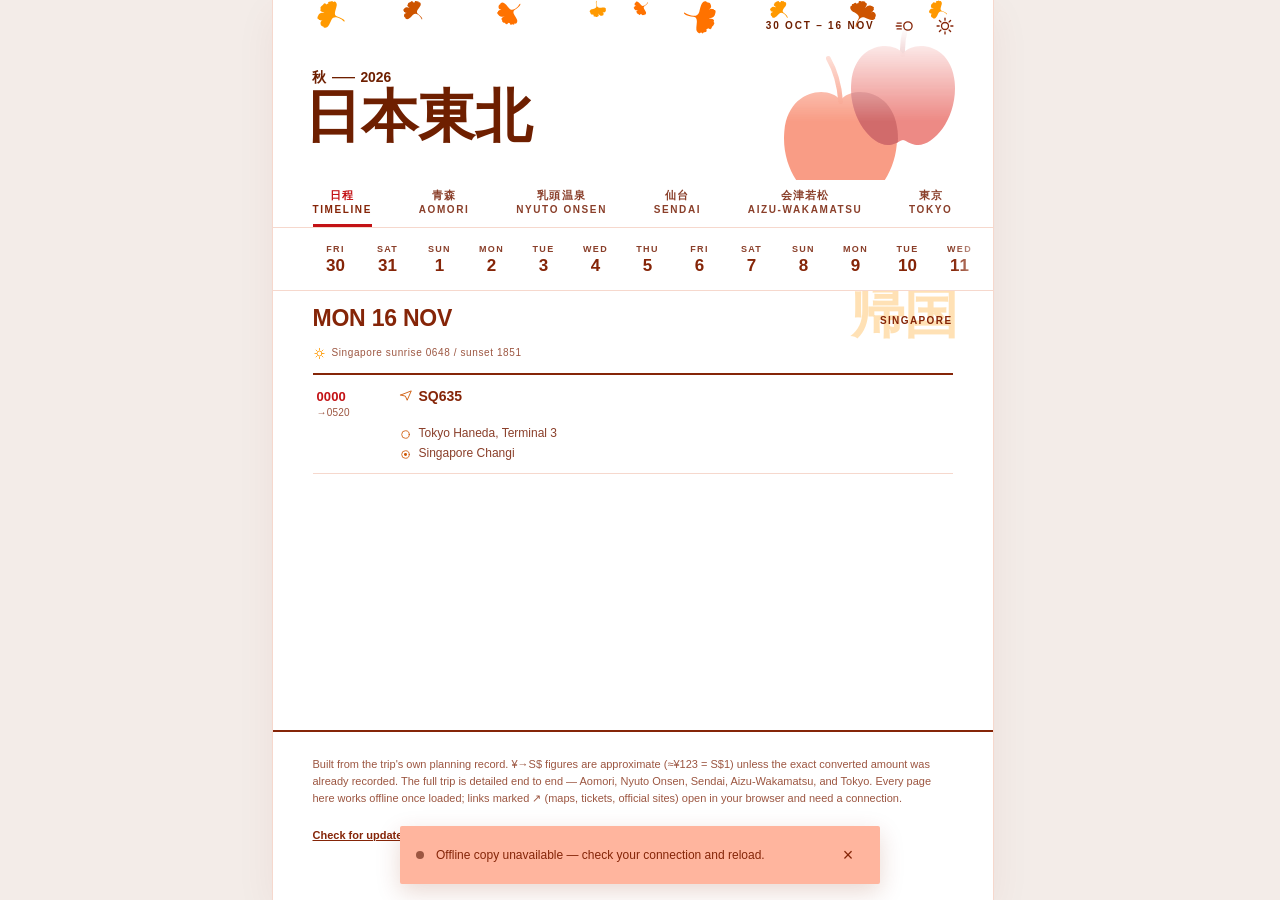
==== commit 61afda38: "Pull to refresh, "Check for updates", and update check during the loading screen - Home-screen app: " ====
--- a/index.html
+++ b/index.html
@@ -1 +1 @@
-<!doctype html><html lang="en"><head><meta charset="utf-8"><meta name="viewport" content="width=device-width,initial-scale=1,viewport-fit=cover"><title>2026 Tohoku — Itinerary</title><meta name="description" content="Day-by-day Tohoku trip itinerary, offline-ready."><meta name="theme-color" content="#ffffff" media="(prefers-color-scheme: light)"><meta name="theme-color" content="#1a0a06" media="(prefers-color-scheme: dark)"><script>try{var t=sessionStorage.getItem("theme");"light"!==t&&"dark"!==t||document.documentElement.setAttribute("data-theme",t),"off"===localStorage.getItem("motion")&&document.documentElement.setAttribute("data-motion","off")}catch(t){}</script><link rel="icon" href="favicon.ico?v=2" sizes="any"><link rel="icon" type="image/png" sizes="16x16" href="icons/favicon-16.png?v=2"><link rel="icon" type="image/png" sizes="32x32" href="icons/favicon-32.png?v=2"><link rel="icon" type="image/png" sizes="48x48" href="icons/favicon-48.png?v=2"><link rel="apple-touch-icon" sizes="180x180" href="icons/apple-touch-icon.png?v=2"><link rel="manifest" href="manifest.webmanifest"><meta name="apple-mobile-web-app-capable" content="yes"><meta name="apple-mobile-web-app-status-bar-style" content="black-translucent"><meta name="apple-mobile-web-app-title" content="Tohoku 2026"><meta name="mobile-web-app-capable" content="yes"><link rel="stylesheet" href="styles.css"></head><body><div class="splash" id="splash" aria-hidden="true"><div class="splash__poster"><div class="sp sp-panel sp-mult" style="left:141px;top:217px;width:941px;height:1770px;background:#ffb59e"></div><div class="sp sp-kanji" style="left:738px;top:215px;width:352px;height:436px"><div class="sp__in" style="width:352px;height:436px;transform:rotate(180deg) scaleY(-1)"><img src="art/splash/nichi.svg" alt=""></div></div><div class="sp sp-kanji" style="left:701.91px;top:1570px;width:435.094px;height:424.427px"><div class="sp__in" style="width:435.094px;height:424.427px;transform:rotate(180deg) scaleY(-1)"><img src="art/splash/hon.svg" alt=""></div></div><div class="sp sp-type sp-mult" style="left:176.37px;top:536.79px;width:10.23px;height:13.51px"><img src="art/splash/d2.svg" alt=""></div><div class="sp sp-type sp-mult" style="left:190.6px;top:536.79px;width:11.285px;height:13.739px"><img src="art/splash/d0.svg" alt=""></div><div class="sp sp-type sp-mult" style="left:205.95px;top:536.79px;width:10.23px;height:13.51px"><img src="art/splash/d2.svg" alt=""></div><div class="sp sp-type sp-mult" style="left:220.17px;top:536.79px;width:11.125px;height:13.739px"><img src="art/splash/d6.svg" alt=""></div><div class="sp sp-type sp-mult" style="left:176.74px;top:260px;width:54.82px;height:230.745px"><div class="sp__in" style="width:230.745px;height:54.82px;transform:rotate(-90deg)"><img src="art/splash/japan.svg" alt=""></div></div><div class="sp sp-type sp-mult" style="left:176.37px;top:511.45px;width:55.205px;height:6.901px"><img src="art/splash/bar.svg" alt=""></div><div class="sp sp-type" style="left:176px;top:563px;width:56px;height:53px"><img src="art/splash/aki.svg" alt=""></div><div class="sp sp-apple-red sp-mult" style="left:233.12px;top:77.36px;width:937.936px;height:1027.284px"><div class="sp__in" style="width:826.265px;height:929.644px;transform:rotate(7.32deg) scaleX(-1)"><img src="art/splash/apple-red.svg" alt=""></div></div><div class="sp sp-type sp-mult sp-route" style="left:1122px;top:215px;width:28px;height:1774px"><p><span>Aomori </span><span class="j">青森</span><span> » Nyuto onsen </span><span class="j">乳頭温泉</span><span> » Sendai </span><span class="j">仙台</span><span> » aizu-wakamatsu</span><span class="j">会津若松</span><span> » Tokyo </span><span class="j">東京</span></p></div><div class="sp sp-leaf sp-leaf--1 sp-mult" style="left:733.956px;top:982.984px;width:348.44px;height:353.081px"><div class="sp__in" style="width:351.261px;height:346.594px;transform:rotate(90.3deg)"><img src="art/splash/leaf-a1.svg" alt=""></div></div><div class="sp sp-leaf sp-leaf--1 sp-mult" style="left:733.956px;top:982.984px;width:348.44px;height:353.081px"><div class="sp__in" style="width:351.261px;height:346.594px;transform:rotate(90.3deg)"><img src="art/splash/leaf-a2.svg" alt=""></div></div><div class="sp sp-leaf sp-leaf--2 sp-mult" style="left:92.008px;top:694.04px;width:238.328px;height:238.252px"><div class="sp__in" style="width:169.681px;height:167.37px;transform:rotate(-46.06deg)"><img src="art/splash/leaf-b1.svg" alt=""></div></div><div class="sp sp-leaf sp-leaf--2 sp-mult" style="left:92.008px;top:694.04px;width:238.328px;height:238.252px"><div class="sp__in" style="width:169.681px;height:167.37px;transform:rotate(-46.06deg)"><img src="art/splash/leaf-b2.svg" alt=""></div></div><div class="sp sp-leaf sp-leaf--3 sp-mult" style="left:53.32px;top:971.523px;width:232.624px;height:233.183px"><div class="sp__in" style="width:169.593px;height:167.318px;transform:rotate(-122.86deg) scaleX(-1)"><img src="art/splash/leaf-c1.svg" alt=""></div></div><div class="sp sp-leaf sp-leaf--3 sp-mult" style="left:53.32px;top:971.523px;width:232.624px;height:233.183px"><div class="sp__in" style="width:169.593px;height:167.318px;transform:rotate(-122.86deg) scaleX(-1)"><img src="art/splash/leaf-c2.svg" alt=""></div></div><div class="sp sp-leaf sp-leaf--4 sp-mult" style="left:883.996px;top:1353.036px;width:229.772px;height:230.538px"><div class="sp__in" style="width:169.682px;height:167.399px;transform:rotate(-60.07deg)"><img src="art/splash/leaf-d.svg" alt=""></div></div><div class="sp sp-leaf sp-leaf--5 sp-mult" style="left:493.768px;top:1857.972px;width:275.528px;height:275.059px"><div class="sp__in" style="width:197.621px;height:194.929px;transform:rotate(37.65deg) scaleX(-1)"><img src="art/splash/leaf-e1.svg" alt=""></div></div><div class="sp sp-leaf sp-leaf--5 sp-mult" style="left:493.768px;top:1857.972px;width:275.528px;height:275.059px"><div class="sp__in" style="width:197.621px;height:194.929px;transform:rotate(37.65deg) scaleX(-1)"><img src="art/splash/leaf-e2.svg" alt=""></div></div><div class="sp sp-leaf sp-leaf--6 sp-mult" style="left:310.992px;top:72.071px;width:267.964px;height:270.431px"><div class="sp__in" style="width:231.723px;height:228.599px;transform:rotate(-79.2deg)"><img src="art/splash/leaf-f.svg" alt=""></div></div><div class="sp sp-leaf sp-leaf--7 sp-mult" style="left:63.984px;top:854.05px;width:156.364px;height:156.925px"><div class="sp__in" style="width:115.328px;height:113.757px;transform:rotate(120.24deg)"><img src="art/splash/leaf-g.svg" alt=""></div></div><div class="sp sp-apple-red sp-mult" style="left:738px;top:215px;width:352px;height:436px"><div class="sp__mask" style="transform:rotate(180deg) scaleY(-1);-webkit-mask:url(art/splash/mask-nichi.svg) no-repeat 0 0/100% 100%;mask:url(art/splash/mask-nichi.svg) no-repeat 0 0/100% 100%"><div style="position:absolute;left:0;top:0;width:826.255px;height:923.871px;transform-origin:0 0;transform:matrix(.99185,-.127411,.127411,.99185,-80.332,-26.666)"><img src="art/splash/apple-red-over.svg" alt=""></div></div></div><div class="sp sp-apple-coral" style="left:.929px;top:904.022px;width:853.618px;height:1003.697px"><div class="sp__mask" style="transform:rotate(-19.83deg) scaleX(-1);-webkit-mask:url(art/splash/mask-coral.svg) no-repeat 0 0/100% 100%;mask:url(art/splash/mask-coral.svg) no-repeat 0 0/100% 100%"><div style="position:absolute;left:0;top:0;width:435.094px;height:424.427px;transform-origin:0 0;transform:matrix(.940703,-.339231,.339231,.940703,-184.712,896.847)"><img src="art/splash/hon-over.svg" alt=""></div></div></div><div class="sp sp-apple-coral sp-mult" style="left:-143.964px;top:789.001px;width:1143.404px;height:1233.737px"><div class="sp__in" style="width:853.618px;height:1003.697px;transform:rotate(-19.83deg) scaleX(-1)"><img src="art/splash/apple-coral.svg" alt=""></div></div></div></div><script>!function(){var e=document.getElementById("splash");if(e){var t=!1;try{t=sessionStorage.getItem("splashSeen")}catch(e){}if(t||/[?&]nosplash/.test(location.search))e.parentNode.removeChild(e);else{try{sessionStorage.setItem("splashSeen","1")}catch(e){}var i=document.documentElement,s=e.firstChild;i.classList.add("splash-on"),d(),window.addEventListener("resize",d),window.visualViewport&&visualViewport.addEventListener("resize",d),requestAnimationFrame(d);for(var n,a=!1,o=e.getElementsByTagName("img"),r=o.length,l=0;l<o.length;l++)o[l].complete?m():(o[l].addEventListener("load",m),o[l].addEventListener("error",m));setTimeout(c,1200),e.addEventListener("click",v)}}function d(){var t=Math.min(e.clientWidth/1240,e.clientHeight/2204);s.style.transform="translate(-50%, -50%) scale("+t+")"}function c(){if(!a){a=!0;var t="off"===i.getAttribute("data-motion");e.classList.add(t?"is-static":"is-playing"),n=setTimeout(v,t?1500:2550)}}function m(){--r<=0&&c()}function v(){clearTimeout(n),e.classList.contains("is-leaving")||(e.classList.add("is-leaving"),i.classList.remove("splash-on"),window.removeEventListener("resize",d),window.visualViewport&&visualViewport.removeEventListener("resize",d),setTimeout(function(){e.parentNode&&e.parentNode.removeChild(e)},450))}}()</script><svg style="display:none" aria-hidden="true"><symbol id="i-chev" viewBox="0 0 24 24" fill="none" stroke="currentColor" stroke-width="2" stroke-linecap="round" stroke-linejoin="round"><path d="M6 9l6 6 6-6"/></symbol><symbol id="i-sleep" viewBox="0 0 24 24" fill="none" stroke="currentColor" stroke-width="1.5" stroke-linecap="round" stroke-linejoin="round"><path d="M3 13h7l-7 7h7"/><path d="M12 7.5h5l-5 5h5"/><path d="M18.5 3h3l-3 3h3"/></symbol><symbol id="i-alarm" viewBox="0 0 24 24" fill="none" stroke="currentColor" stroke-width="1.5" stroke-linecap="round" stroke-linejoin="round"><circle cx="12" cy="13" r="7"/><path d="M12 9.5V13l2.5 1.5"/><path d="M3.5 6.5l3-3M20.5 6.5l-3-3"/><path d="M7 19.5 5.5 21M17 19.5l1.5 1.5"/></symbol><symbol id="i-wash" viewBox="0 0 24 24" fill="none" stroke="currentColor" stroke-width="1.5" stroke-linecap="round" stroke-linejoin="round"><path d="M12 3.5c3.5 4.2 6 7.6 6 10.5a6 6 0 0 1-12 0c0-2.9 2.5-6.3 6-10.5Z"/><path d="M9.4 14.6a2.7 2.7 0 0 0 2.1 2.3"/></symbol><symbol id="i-passport" viewBox="0 0 24 24" fill="none" stroke="currentColor" stroke-width="1.5" stroke-linecap="round" stroke-linejoin="round"><rect x="5" y="3" width="14" height="18" rx="1.5"/><circle cx="12" cy="10.5" r="3.2"/><path d="M8.8 10.5h6.4M12 7.3c-1.3 1-1.3 5.4 0 6.4M12 7.3c1.3 1 1.3 5.4 0 6.4"/><path d="M9 17h6"/></symbol><symbol id="i-flight" viewBox="0 0 24 24" fill="none" stroke="currentColor" stroke-width="1.5" stroke-linecap="round" stroke-linejoin="round"><path d="M3 12L21 5l-7 16-3-7-8-2Z"/></symbol><symbol id="i-train" viewBox="0 0 24 24" fill="none" stroke="currentColor" stroke-width="1.5" stroke-linecap="round" stroke-linejoin="round"><path d="M4 7Q4 4 8 4h5q6 0 7 3"/><rect x="4" y="7" width="16" height="9" rx="3"/><path d="M4 10.5h16"/><circle cx="8" cy="18.5" r="1.3" fill="currentColor" stroke="none"/><circle cx="16" cy="18.5" r="1.3" fill="currentColor" stroke="none"/></symbol><symbol id="i-bus" viewBox="0 0 24 24" fill="none" stroke="currentColor" stroke-width="1.5" stroke-linecap="round" stroke-linejoin="round"><rect x="3.5" y="6" width="17" height="11" rx="2"/><path d="M3.5 11h17"/><path d="M7 8.5h3M14 8.5h3"/><circle cx="7.5" cy="18.5" r="1.3" fill="currentColor" stroke="none"/><circle cx="16.5" cy="18.5" r="1.3" fill="currentColor" stroke="none"/></symbol><symbol id="i-ferry" viewBox="0 0 24 24" fill="none" stroke="currentColor" stroke-width="1.5" stroke-linecap="round" stroke-linejoin="round"><path d="M3 15h18l-3 5H6l-3-5Z"/><path d="M12 15V4"/><path d="M12 5l5.5 2.5L12 9.5Z" fill="currentColor" stroke="none"/></symbol><symbol id="i-walk" viewBox="0 0 24 24" fill="none" stroke="currentColor" stroke-width="1.5" stroke-linecap="round" stroke-linejoin="round"><circle cx="13" cy="4.5" r="1.5" fill="currentColor" stroke="none"/><path d="M12 8l-3 3 1 5"/><path d="M12 8l4 2 2 6"/><path d="M10 16l-2 4M15 15l1 5"/></symbol><symbol id="i-hotel" viewBox="0 0 24 24" fill="none" stroke="currentColor" stroke-width="1.5" stroke-linecap="round" stroke-linejoin="round"><path d="M3 19v-6h18v6"/><path d="M3 15v-2a1 1 0 0 1 1-1h3a1 1 0 0 1 1 1v2"/><path d="M3 21v-2M21 21v-2"/></symbol><symbol id="i-museum" viewBox="0 0 24 24" fill="none" stroke="currentColor" stroke-width="1.5" stroke-linecap="round" stroke-linejoin="round"><path d="M3 10 12 4l9 6"/><path d="M5 10v8M9.5 10v8M14.5 10v8M19 10v8"/><path d="M3 18h18M3 20.5h18"/></symbol><symbol id="i-site" viewBox="0 0 24 24" fill="none" stroke="currentColor" stroke-width="1.5" stroke-linecap="round" stroke-linejoin="round"><path d="M4 19 12 6l8 13Z"/><path d="M4 19h16"/><path d="M12 6V3"/></symbol><symbol id="i-castle" viewBox="0 0 24 24" fill="none" stroke="currentColor" stroke-width="1.5" stroke-linecap="round" stroke-linejoin="round"><path d="M12 2.5 18 8H6Z"/><path d="M8 8h8v3.5H8Z"/><path d="M5.5 11.5h13V20h-13Z"/><path d="M9.5 20v-4h2v4M12.5 20v-4h2v4"/></symbol><symbol id="i-onsen" viewBox="0 0 24 24" fill="none" stroke="currentColor" stroke-width="1.5" stroke-linecap="round" stroke-linejoin="round"><path d="M3 19h18"/><path d="M7 19c0-2 2-2 2-4s-2-2-2-4"/><path d="M12 19c0-2 2-2 2-4s-2-2-2-4"/><path d="M17 19c0-2 2-2 2-4s-2-2-2-4"/></symbol><symbol id="i-hike" viewBox="0 0 24 24" fill="none" stroke="currentColor" stroke-width="1.5" stroke-linecap="round" stroke-linejoin="round"><circle cx="18" cy="5.5" r="1.4" fill="currentColor" stroke="none"/><path d="M3 19 9 8l3 5 2.5-3.5L20 19Z"/></symbol><symbol id="i-food" viewBox="0 0 24 24" fill="none" stroke="currentColor" stroke-width="1.5" stroke-linecap="round" stroke-linejoin="round"><path d="M3.5 13a8.5 4 0 0 0 17 0"/><path d="M3 13h18"/><path d="M17 4 15 13M20 4 18 13"/></symbol><symbol id="i-shop" viewBox="0 0 24 24" fill="none" stroke="currentColor" stroke-width="1.5" stroke-linecap="round" stroke-linejoin="round"><path d="M6 8h12l-1 12.5H7Z"/><path d="M9 8a3 3 0 0 1 6 0"/></symbol><symbol id="i-festival" viewBox="0 0 24 24" fill="none" stroke="currentColor" stroke-width="1.5" stroke-linecap="round" stroke-linejoin="round"><path d="M9 4h6M9 20h6"/><path d="M9 4c-1 4-1.5 5-1.5 8s.5 4 1.5 8"/><path d="M15 4c1 4 1.5 5 1.5 8s-.5 4-1.5 8"/><path d="M12 4v16"/></symbol><symbol id="i-sun" viewBox="0 0 24 24" fill="none" stroke="currentColor" stroke-width="1.5" stroke-linecap="round" stroke-linejoin="round"><circle cx="12" cy="12" r="4.5"/><path d="M12 2.5v3M12 18.5v3M3.5 12h3M17.5 12h3M5.6 5.6l2.1 2.1M16.3 16.3l2.1 2.1M18.4 5.6l-2.1 2.1M7.7 16.3l-2.1 2.1"/></symbol><symbol id="i-warn" viewBox="0 0 24 24" fill="none" stroke="currentColor" stroke-width="1.5" stroke-linecap="round" stroke-linejoin="round"><path d="M12 3 22 20H2Z"/><path d="M12 9.5v5"/><circle cx="12" cy="17.2" r="0.75" fill="currentColor" stroke="none"/></symbol><symbol id="i-bound" viewBox="0 0 24 24" fill="none" stroke="currentColor" stroke-width="1.5" stroke-linecap="round" stroke-linejoin="round"><path d="M3 12h15"/><path d="M13 6l7 6-7 6"/></symbol><symbol id="i-depart" viewBox="0 0 24 24" fill="none" stroke="currentColor" stroke-width="1.5" stroke-linecap="round" stroke-linejoin="round"><circle cx="12" cy="12" r="7"/></symbol><symbol id="i-arrive" viewBox="0 0 24 24" fill="none" stroke="currentColor" stroke-width="1.5" stroke-linecap="round" stroke-linejoin="round"><circle cx="12" cy="12" r="7"/><circle cx="12" cy="12" r="2.75" fill="currentColor" stroke="none"/></symbol><symbol id="i-ticket" viewBox="0 0 24 24" fill="none" stroke="currentColor" stroke-width="1.5" stroke-linecap="round" stroke-linejoin="round"><path d="M3 9a2 2 0 0 0 0 6"/><path d="M21 9a2 2 0 0 1 0 6"/><rect x="3" y="6" width="18" height="12" rx="2"/><path d="M13 6v2M13 11v2M13 16v2" stroke-dasharray="1.5 2"/></symbol></svg><header class="hero"><div class="hero__apples" aria-hidden="true"><img class="hero__a hero__a--coral-stem" src="art/apple-coral-stem.svg" alt="" width="54" height="148"> <img class="hero__a hero__a--coral" src="art/apple-coral.svg" alt="" width="345" height="329"> <img class="hero__a hero__a--red-stem" src="art/apple-red-stem.svg" alt="" width="44" height="141"> <img class="hero__a hero__a--red" src="art/apple-red.svg" alt="" width="319" height="303"> <img class="hero__a hero__a--overlap" src="art/apple-overlap.svg" alt="" width="319" height="303"></div><div class="hero__leaves" aria-hidden="true"><span class="leaf" style="--x:6%;--s:30px;--dur:11s;--delay:-2s;--drift:40px;--spin:300deg"><svg viewBox="320 82 250 250" focusable="false"><path d="M449.25 246.379C460.533 225.133 476.462 222.226 496.83 227.12C541.311 237.816 553.072 268.225 558.45 260.901C564.294 252.931 544.532 235.312 497.122 219.684C476.844 213.003 475.328 197.176 479.103 179.134C480.77 173.201 482.839 165.764 484.871 158.247C488.484 146.698 492.184 135.284 492.862 125.617C493.004 124.701 493.085 123.978 493.08 123.51C492.982 113.691 490.383 104.771 481.406 97.3843C473.807 91.784 468.407 93.7924 464.067 98.8266C460.418 96.265 458.945 89.1436 453.319 89.564C450.482 89.4618 447.677 94.0691 445.226 94.8827C442.432 95.3972 441.091 94.2428 438.589 94.4334C424.124 94.2511 417.619 99.7546 422.479 114.483C420.272 114.333 415.969 112.689 413.925 113.548C410.722 114.885 410.831 118.491 409.587 118.582C403.959 119.004 399.18 109.613 392.879 109.454C386.578 109.288 382.447 115.636 379.87 120.481C376.072 127.592 376.438 125.129 371.047 128.675C366.52 131.211 356.73 143.254 356.761 147.966C356.368 151.139 359.252 151.861 359.435 154.368C360.144 159.655 357.35 160.176 355.851 165.318C353.347 174.58 369.887 180.319 387.406 185.851C390.444 186.815 389.283 188.153 386.816 187.977C368.718 186.402 354.735 189.689 346.431 199.332C341.807 204.703 326.506 231.917 334.216 237.947C336.949 240.091 339.633 239.881 343.156 239.803C343.403 239.793 342.032 245.858 344.096 248.221C346.156 250.579 350.105 248.709 352.651 249.15C356.16 249.835 358.603 253.106 361.779 253.499C364.935 253.992 369.517 251.243 373.597 249.909C374.854 249.503 374.742 250.831 374.039 251.489C366.966 258.147 357.861 261.673 357.446 271.423C357.135 279.931 359.568 291.974 365.982 297.502C367.666 298.953 369.816 298.884 371.005 299.489C373.45 300.721 371.615 301.907 374.49 303.083C377.082 304.148 377.031 302.338 379.936 303.385C383.783 304.756 381.161 309.728 386.069 311.883C421.37 325.422 437.881 267.781 449.25 246.379Z" style="fill:var(--art-gold)"/></svg></span><span class="leaf" style="--x:18%;--s:22px;--dur:13s;--delay:-9s;--drift:-30px;--spin:-260deg"><svg viewBox="130 715 175 175" focusable="false"><path d="M217.958 832.524C230.865 820.533 242.584 822.345 255.502 830.62C283.711 848.7 284.549 872.564 290.028 868.787C295.985 864.675 286.541 847.74 257.49 825.546C245.062 816.055 247.813 804.74 254.756 793.163C257.334 789.458 260.551 784.809 263.762 780.096C269.034 772.973 274.334 765.963 277.124 759.437C277.442 758.837 277.672 758.357 277.781 758.032C280.071 751.214 280.413 744.419 275.975 737.152C272.062 731.453 267.843 731.547 263.632 733.988C261.722 731.34 262.413 726.059 258.419 724.999C256.481 724.247 253.433 726.761 251.543 726.736C249.486 726.421 248.835 725.301 247.058 724.832C237.094 721.233 231.271 723.479 231.099 734.837C229.607 734.203 227.024 732.033 225.404 732.136C222.867 732.293 222.077 734.814 221.194 734.578C217.199 733.519 216.147 725.874 211.825 724.252C207.505 722.624 203.123 726.025 200.177 728.758C195.842 732.767 196.687 731.15 192.105 732.309C188.364 732.977 178.699 738.96 177.589 742.227C176.556 744.329 178.378 745.521 177.902 747.299C177.124 751.127 175.066 750.818 172.794 754.015C168.838 759.823 178.904 767.764 189.698 775.797C191.569 777.194 190.444 777.841 188.779 777.127C176.635 771.692 166.171 770.61 158.111 775.288C153.622 777.895 136.502 793.051 140.389 799.074C141.765 801.214 143.673 801.713 146.129 802.504C146.302 802.557 143.898 806.424 144.758 808.555C145.618 810.681 148.799 810.335 150.455 811.251C152.718 812.568 153.623 815.417 155.726 816.451C157.792 817.55 161.622 816.748 164.765 816.805C165.732 816.825 165.336 817.717 164.691 818.004C158.2 820.913 151.053 821.167 148.425 827.813C146.168 833.625 144.96 842.542 148.071 847.907C148.887 849.315 150.392 849.783 151.069 850.487C152.465 851.927 150.911 852.307 152.618 853.81C154.156 855.17 154.555 853.905 156.313 855.327C158.647 857.199 155.638 860.01 158.517 862.679C179.692 880.522 204.953 844.603 217.958 832.524Z" style="fill:var(--art-rust)"/></svg></span><span class="leaf" style="--x:31%;--s:26px;--dur:10s;--delay:-5s;--drift:50px;--spin:340deg"><svg viewBox="38 972 175 175" focusable="false"><path d="M126.246 1027.62C138.212 1040.56 150.035 1039.63 163.54 1032.36C193.033 1016.46 195.668 992.723 200.847 996.903C206.477 1001.45 195.782 1017.63 165.139 1037.57C152.031 1046.09 153.92 1057.58 159.97 1069.65C162.261 1073.54 165.118 1078.42 167.964 1083.36C172.684 1090.86 177.44 1098.25 179.73 1104.97C180.001 1105.59 180.194 1106.09 180.278 1106.42C182.047 1113.39 181.876 1120.19 176.902 1127.1C172.571 1132.49 168.371 1132.08 164.356 1129.33C162.252 1131.82 162.542 1137.14 158.48 1137.9C156.49 1138.5 153.641 1135.76 151.754 1135.65C149.679 1135.8 148.945 1136.87 147.139 1137.21C136.931 1140.04 131.295 1137.36 131.979 1126.02C130.444 1126.54 127.705 1128.51 126.098 1128.29C123.579 1127.94 122.981 1125.37 122.084 1125.54C118.019 1126.29 116.394 1133.83 111.962 1135.13C107.531 1136.42 103.418 1132.7 100.687 1129.75C96.6669 1125.43 97.3871 1127.1 92.906 1125.6C89.2263 1124.66 80.04 1117.96 79.18 1114.62C78.308 1112.45 80.2148 1111.39 79.8748 1109.58C79.3873 1105.71 77.3119 1105.86 75.2878 1102.5C71.7809 1096.41 82.4181 1089.25 93.7868 1082.06C95.7577 1080.81 94.6853 1080.08 92.9715 1080.66C80.4518 1085.17 69.9361 1085.46 62.2515 1080.18C57.9722 1077.24 42.0442 1060.84 46.3746 1055.13C47.9085 1053.1 49.8485 1052.74 52.3573 1052.14C52.534 1052.1 50.428 1048.06 51.447 1046C52.4645 1043.95 55.6106 1044.53 57.3309 1043.74C59.6871 1042.6 60.8046 1039.83 62.9794 1038.96C65.122 1038.02 68.8806 1039.11 72.0191 1039.29C72.9852 1039.34 72.6576 1038.42 72.0362 1038.08C65.7827 1034.69 58.6757 1033.9 56.5565 1027.08C54.744 1021.11 54.2124 1012.13 57.7192 1007.01C58.6397 1005.67 60.175 1005.32 60.904 1004.67C62.4041 1003.34 60.883 1002.84 62.6988 1001.47C64.3348 1000.23 64.6372 1001.52 66.4979 1000.24C68.9658 998.545 66.1779 995.515 69.2497 993.071C91.7107 976.877 114.19 1014.6 126.246 1027.62Z" style="fill:var(--art-orange)"/></svg></span><span class="leaf" style="--x:44%;--s:18px;--dur:14s;--delay:-1s;--drift:-20px;--spin:220deg"><svg viewBox="68 844 138 138" focusable="false"><path d="M150.328 903.402C137.389 904.258 131.538 897.781 128.003 887.058C120.288 863.636 130.89 849.62 126.007 849.232C120.697 848.815 118.227 862.87 124.512 889.033C127.203 900.223 120.379 905.407 111.038 908.795C107.846 909.714 103.85 910.875 99.8286 912.076C93.5106 913.696 87.2294 915.238 82.6063 917.669C82.146 917.864 81.7917 918.032 81.5786 918.167C77.1055 920.997 73.755 924.719 72.9157 930.929C72.5042 936 74.9566 937.905 78.4951 938.467C78.3561 940.866 75.5098 943.561 77.2984 946.02C78.0563 947.35 80.9639 947.329 82.0318 948.221C83.0603 949.356 82.9117 950.298 83.7086 951.39C87.7282 958.072 92.096 959.492 97.4679 953.087C98.0255 954.141 98.4927 956.58 99.4658 957.273C100.988 958.362 102.609 957.289 103.004 957.833C104.794 960.293 101.845 965.147 103.56 968.08C105.271 971.016 109.352 971.108 112.304 970.915C116.641 970.638 115.408 971.169 118.562 972.635C121.009 973.99 129.306 975.061 131.456 973.71C133.022 972.99 132.535 971.464 133.632 970.669C135.854 968.844 136.886 969.976 139.668 969.205C144.624 967.726 142.562 958.517 140.128 948.918C139.708 947.252 140.65 947.404 141.27 948.585C145.681 957.327 151.155 962.803 157.93 963.874C161.703 964.47 178.517 963.763 179.094 958.519C179.301 956.658 178.443 955.488 177.408 953.895C177.334 953.785 180.503 952.693 181 951.076C181.496 949.463 179.519 948.184 178.999 946.892C178.318 945.089 179.124 943.042 178.403 941.475C177.734 939.888 175.174 938.568 173.406 937.076C172.863 936.615 173.503 936.29 174.004 936.425C179.062 937.778 183.261 940.951 187.848 938.376C191.835 936.105 196.665 931.574 197.379 927.066C197.567 925.883 196.925 924.917 196.865 924.2C196.737 922.73 197.801 923.235 197.524 921.583C197.277 920.093 196.462 920.63 196.118 919.002C195.654 916.849 198.677 916.641 198.273 913.78C194.465 893.759 163.362 902.543 150.328 903.402Z" style="fill:var(--art-gold)"/></svg></span><span class="leaf" style="--x:57%;--s:34px;--dur:12s;--delay:-7s;--drift:30px;--spin:-320deg"><svg viewBox="735 970 368 372" focusable="false"><path d="M910.746 1100.16C899.792 1134.95 876.849 1143.68 845.136 1142.01C775.874 1138.35 749.946 1096.26 743.951 1108.67C737.44 1122.16 771.764 1142.97 846.753 1153.17C878.828 1157.53 885.457 1180.71 884.811 1208.65C883.965 1217.95 882.934 1229.61 881.98 1241.38C879.783 1259.59 877.419 1277.63 879.077 1292.22C879.119 1293.63 879.198 1294.73 879.334 1295.43C882.191 1310.04 888.529 1322.61 903.951 1331.15C916.824 1337.4 924.32 1332.91 929.4 1324.21C935.547 1327.02 939.708 1337.23 947.979 1335.05C952.236 1334.42 955.146 1326.78 958.574 1324.89C962.598 1323.35 964.916 1324.7 968.592 1323.73C990.206 1320 998.384 1310 987.072 1289.39C990.404 1289 997.272 1290.26 1000.08 1288.42C1004.49 1285.54 1003.33 1280.2 1005.16 1279.72C1013.43 1277.53 1023.15 1290.21 1032.59 1288.71C1042.03 1287.22 1046.43 1276.62 1048.93 1268.68C1052.63 1257.03 1052.77 1260.81 1059.82 1254.03C1065.87 1249 1077.14 1228.35 1075.79 1221.33C1075.5 1216.49 1071.01 1216.21 1070.04 1212.52C1067.52 1204.84 1071.54 1203.29 1072.36 1195.21C1073.54 1180.71 1047.29 1176.72 1019.65 1173.31C1014.86 1172.72 1016.22 1170.4 1019.94 1169.98C1047.36 1167.33 1067.29 1158.57 1077.01 1141.91C1082.42 1132.62 1097.72 1087.83 1084.56 1080.97C1079.89 1078.53 1075.95 1079.58 1070.72 1080.67C1070.35 1080.75 1070.72 1071.33 1066.99 1068.38C1063.27 1065.43 1057.9 1069.31 1053.98 1069.36C1048.56 1069.31 1044.02 1065.11 1039.18 1065.4C1034.33 1065.53 1028.26 1070.9 1022.55 1074.01C1020.79 1074.96 1020.59 1072.95 1021.45 1071.78C1030.16 1059.9 1042.76 1052.13 1040.69 1037.48C1038.8 1024.71 1031.85 1007.43 1020.76 1000.96C1017.85 999.262 1014.66 999.958 1012.72 999.386C1008.74 998.223 1011.15 995.949 1006.54 994.99C1002.38 994.118 1002.95 996.802 998.334 996.043C992.22 995.062 994.757 986.926 986.845 985.068C930.483 974.633 921.786 1065.12 910.746 1100.16Z" style="fill:var(--art-orange)"/></svg></span><span class="leaf" style="--x:69%;--s:20px;--dur:15s;--delay:-11s;--drift:-40px;--spin:280deg"><svg viewBox="906 1343 172 172" focusable="false"><path d="M992.958 1460.52C1005.87 1448.53 1017.58 1450.35 1030.5 1458.62C1058.71 1476.7 1059.55 1500.56 1065.03 1496.79C1070.98 1492.68 1061.54 1475.74 1032.49 1453.55C1020.06 1444.05 1022.81 1432.74 1029.76 1421.16C1032.33 1417.46 1035.55 1412.81 1038.76 1408.1C1044.03 1400.97 1049.33 1393.96 1052.12 1387.44C1052.44 1386.84 1052.67 1386.36 1052.78 1386.03C1055.07 1379.21 1055.41 1372.42 1050.97 1365.15C1047.06 1359.45 1042.84 1359.55 1038.63 1361.99C1036.72 1359.34 1037.41 1354.06 1033.42 1353C1031.48 1352.25 1028.43 1354.76 1026.54 1354.74C1024.49 1354.42 1023.83 1353.3 1022.06 1352.83C1012.09 1349.23 1006.27 1351.48 1006.1 1362.84C1004.61 1362.2 1002.02 1360.03 1000.4 1360.14C997.867 1360.29 997.077 1362.81 996.194 1362.58C992.199 1361.52 991.147 1353.87 986.825 1352.25C982.505 1350.62 978.123 1354.02 975.177 1356.76C970.842 1360.77 971.687 1359.15 967.105 1360.31C963.364 1360.98 953.699 1366.96 952.589 1370.23C951.556 1372.33 953.378 1373.52 952.902 1375.3C952.124 1379.13 950.066 1378.82 947.794 1382.02C943.838 1387.82 953.904 1395.76 964.698 1403.8C966.569 1405.19 965.444 1405.84 963.779 1405.13C951.635 1399.69 941.171 1398.61 933.111 1403.29C928.622 1405.89 911.502 1421.05 915.389 1427.07C916.765 1429.21 918.673 1429.71 921.129 1430.5C921.302 1430.56 918.898 1434.42 919.758 1436.55C920.618 1438.68 923.799 1438.33 925.455 1439.25C927.718 1440.57 928.623 1443.42 930.726 1444.45C932.792 1445.55 936.622 1444.75 939.765 1444.8C940.732 1444.83 940.336 1445.72 939.691 1446C933.2 1448.91 926.053 1449.17 923.425 1455.81C921.168 1461.63 919.96 1470.54 923.071 1475.91C923.887 1477.31 925.392 1477.78 926.069 1478.49C927.465 1479.93 925.911 1480.31 927.618 1481.81C929.156 1483.17 929.555 1481.91 931.313 1483.33C933.647 1485.2 930.638 1488.01 933.517 1490.68C954.692 1508.52 979.953 1472.6 992.958 1460.52Z" style="fill:var(--art-gold)"/></svg></span><span class="leaf" style="--x:80%;--s:28px;--dur:11.5s;--delay:-4s;--drift:25px;--spin:-300deg"><svg viewBox="552 1890 200 205" focusable="false"><path d="M664.017 2018.45C644.799 2011.28 632.99 2018.43 622.761 2033.07C600.427 2065.06 610.123 2091.12 602.548 2089.49C594.311 2087.71 596.955 2065.28 618.368 2028.5C627.53 2012.76 619.545 2001.8 606.93 1992.43C602.51 1989.58 596.983 1986.01 591.434 1982.36C582.596 1977.03 573.779 1971.84 567.878 1966.06C567.269 1965.55 566.808 1965.14 566.547 1964.84C561.055 1958.52 557.668 1951.35 559.218 1941.56C560.899 1933.69 565.481 1931.92 571.099 1932.68C571.978 1928.98 568.89 1923.6 572.717 1920.69C574.47 1919.02 578.866 1920.37 580.89 1919.5C582.964 1918.25 583.167 1916.75 584.871 1915.46C593.999 1907.16 601.263 1906.99 606.493 1919.14C607.817 1917.8 609.633 1914.31 611.422 1913.71C614.223 1912.75 616.193 1915.11 617.038 1914.47C620.869 1911.55 618.606 1902.86 622.537 1899.19C626.464 1895.52 632.691 1897.23 637.075 1898.87C643.521 1901.26 641.894 1899.89 647.34 1899.11C651.663 1898.16 664.723 1900.31 667.369 1903.33C669.414 1905.14 667.982 1907.23 669.284 1908.93C671.822 1912.71 673.9 1911.46 677.765 1913.89C684.602 1918.39 677.294 1931.4 669.244 1944.84C667.85 1947.18 669.347 1947.37 670.822 1945.87C681.48 1934.62 692.262 1928.81 703.016 1930.27C709.005 1931.08 734.162 1939.79 732.653 1948C732.122 1950.92 730.29 1952.3 727.998 1954.24C727.835 1954.38 732.141 1957.47 732.16 1960.15C732.179 1962.82 728.601 1963.86 727.226 1965.58C725.375 1968 725.666 1971.47 723.862 1973.52C722.127 1975.62 717.648 1976.45 714.29 1977.91C713.258 1978.36 714.08 1979.15 714.902 1979.17C723.18 1979.42 730.985 1976.52 736.766 1982.5C741.776 1987.76 747.036 1996.82 746.07 2003.97C745.817 2005.85 744.406 2007.02 743.988 2008.08C743.126 2010.25 744.967 2009.97 743.798 2012.35C742.746 2014.49 741.755 2013.31 740.494 2015.62C738.814 2018.67 743.3 2020.36 741.387 2024.51C726.519 2053.12 683.378 2025.68 664.017 2018.45Z" style="fill:var(--art-rust)"/></svg></span><span class="leaf" style="--x:91%;--s:20px;--dur:13.5s;--delay:-8s;--drift:-35px;--spin:260deg"><svg viewBox="320 82 250 250" focusable="false"><path d="M449.25 246.379C460.533 225.133 476.462 222.226 496.83 227.12C541.311 237.816 553.072 268.225 558.45 260.901C564.294 252.931 544.532 235.312 497.122 219.684C476.844 213.003 475.328 197.176 479.103 179.134C480.77 173.201 482.839 165.764 484.871 158.247C488.484 146.698 492.184 135.284 492.862 125.617C493.004 124.701 493.085 123.978 493.08 123.51C492.982 113.691 490.383 104.771 481.406 97.3843C473.807 91.784 468.407 93.7924 464.067 98.8266C460.418 96.265 458.945 89.1436 453.319 89.564C450.482 89.4618 447.677 94.0691 445.226 94.8827C442.432 95.3972 441.091 94.2428 438.589 94.4334C424.124 94.2511 417.619 99.7546 422.479 114.483C420.272 114.333 415.969 112.689 413.925 113.548C410.722 114.885 410.831 118.491 409.587 118.582C403.959 119.004 399.18 109.613 392.879 109.454C386.578 109.288 382.447 115.636 379.87 120.481C376.072 127.592 376.438 125.129 371.047 128.675C366.52 131.211 356.73 143.254 356.761 147.966C356.368 151.139 359.252 151.861 359.435 154.368C360.144 159.655 357.35 160.176 355.851 165.318C353.347 174.58 369.887 180.319 387.406 185.851C390.444 186.815 389.283 188.153 386.816 187.977C368.718 186.402 354.735 189.689 346.431 199.332C341.807 204.703 326.506 231.917 334.216 237.947C336.949 240.091 339.633 239.881 343.156 239.803C343.403 239.793 342.032 245.858 344.096 248.221C346.156 250.579 350.105 248.709 352.651 249.15C356.16 249.835 358.603 253.106 361.779 253.499C364.935 253.992 369.517 251.243 373.597 249.909C374.854 249.503 374.742 250.831 374.039 251.489C366.966 258.147 357.861 261.673 357.446 271.423C357.135 279.931 359.568 291.974 365.982 297.502C367.666 298.953 369.816 298.884 371.005 299.489C373.45 300.721 371.615 301.907 374.49 303.083C377.082 304.148 377.031 302.338 379.936 303.385C383.783 304.756 381.161 309.728 386.069 311.883C421.37 325.422 437.881 267.781 449.25 246.379Z" style="fill:var(--art-gold)"/></svg></span><span class="leaf" style="--x:50%;--s:16px;--dur:16s;--delay:-13s;--drift:20px;--spin:200deg"><svg viewBox="38 972 175 175" focusable="false"><path d="M126.246 1027.62C138.212 1040.56 150.035 1039.63 163.54 1032.36C193.033 1016.46 195.668 992.723 200.847 996.903C206.477 1001.45 195.782 1017.63 165.139 1037.57C152.031 1046.09 153.92 1057.58 159.97 1069.65C162.261 1073.54 165.118 1078.42 167.964 1083.36C172.684 1090.86 177.44 1098.25 179.73 1104.97C180.001 1105.59 180.194 1106.09 180.278 1106.42C182.047 1113.39 181.876 1120.19 176.902 1127.1C172.571 1132.49 168.371 1132.08 164.356 1129.33C162.252 1131.82 162.542 1137.14 158.48 1137.9C156.49 1138.5 153.641 1135.76 151.754 1135.65C149.679 1135.8 148.945 1136.87 147.139 1137.21C136.931 1140.04 131.295 1137.36 131.979 1126.02C130.444 1126.54 127.705 1128.51 126.098 1128.29C123.579 1127.94 122.981 1125.37 122.084 1125.54C118.019 1126.29 116.394 1133.83 111.962 1135.13C107.531 1136.42 103.418 1132.7 100.687 1129.75C96.6669 1125.43 97.3871 1127.1 92.906 1125.6C89.2263 1124.66 80.04 1117.96 79.18 1114.62C78.308 1112.45 80.2148 1111.39 79.8748 1109.58C79.3873 1105.71 77.3119 1105.86 75.2878 1102.5C71.7809 1096.41 82.4181 1089.25 93.7868 1082.06C95.7577 1080.81 94.6853 1080.08 92.9715 1080.66C80.4518 1085.17 69.9361 1085.46 62.2515 1080.18C57.9722 1077.24 42.0442 1060.84 46.3746 1055.13C47.9085 1053.1 49.8485 1052.74 52.3573 1052.14C52.534 1052.1 50.428 1048.06 51.447 1046C52.4645 1043.95 55.6106 1044.53 57.3309 1043.74C59.6871 1042.6 60.8046 1039.83 62.9794 1038.96C65.122 1038.02 68.8806 1039.11 72.0191 1039.29C72.9852 1039.34 72.6576 1038.42 72.0362 1038.08C65.7827 1034.69 58.6757 1033.9 56.5565 1027.08C54.744 1021.11 54.2124 1012.13 57.7192 1007.01C58.6397 1005.67 60.175 1005.32 60.904 1004.67C62.4041 1003.34 60.883 1002.84 62.6988 1001.47C64.3348 1000.23 64.6372 1001.52 66.4979 1000.24C68.9658 998.545 66.1779 995.515 69.2497 993.071C91.7107 976.877 114.19 1014.6 126.246 1027.62Z" style="fill:var(--art-orange)"/></svg></span></div><a href="index.html" class="hero__title" aria-label="日本東北, Tohoku, autumn 2026. Go to the timeline"><span class="hero__kicker"><span lang="ja">秋</span><span class="hero__dash"></span><span>2026</span></span><span class="hero__name" lang="ja">日本東北</span></a><div class="hero__meta"><span class="hero__dates">30 Oct – 16 Nov</span><button class="theme-toggle motion-toggle hero__toggle" type="button" data-motion-toggle data-mode="on" aria-label="Motion on. Turn motion off." title="Motion on. Turn motion off."><svg class="ico-motion-on" viewBox="0 0 24 24" fill="none" stroke="currentColor" stroke-width="1.6" stroke-linecap="round" aria-hidden="true"><circle cx="15.5" cy="12" r="5"/><path d="M2.5 8.5h5M1.5 12h6M2.5 15.5h5"/></svg><svg class="ico-motion-off" viewBox="0 0 24 24" fill="none" stroke="currentColor" stroke-width="1.6" stroke-linecap="round" aria-hidden="true"><circle cx="12" cy="12" r="5"/><path d="M4 4l16 16"/></svg></button><button class="theme-toggle hero__toggle" type="button" data-theme-toggle data-mode="light" aria-label="Light mode. Switch to dark mode." title="Light mode. Switch to dark mode."><svg class="ico-light" viewBox="0 0 24 24" fill="none" stroke="currentColor" stroke-width="1.6" stroke-linecap="round" aria-hidden="true"><circle cx="12" cy="12" r="4.2"/><path d="M12 2.5v2.5M12 19v2.5M2.5 12H5M19 12h2.5M5.3 5.3l1.8 1.8M16.9 16.9l1.8 1.8M18.7 5.3l-1.8 1.8M7.1 16.9l-1.8 1.8"/></svg><svg class="ico-dark" viewBox="0 0 24 24" fill="none" stroke="currentColor" stroke-width="1.6" stroke-linejoin="round" aria-hidden="true"><path d="M19.5 14.5A8 8 0 0 1 9.5 4.5a8 8 0 1 0 10 10Z" fill="currentColor"/></svg></button></div></header><div class="navbar"><div class="mini" aria-hidden="true"><a href="index.html" class="mini__brand" tabindex="-1"><span class="mini__name" lang="ja">日本東北</span><span class="mini__kicker"><span lang="ja">秋</span><span class="hero__dash"></span><span>2026</span></span></a><div class="mini__meta"><span class="mini__dates">30 Oct – 16 Nov</span><button tabindex="-1" class="theme-toggle motion-toggle mini__toggle" type="button" data-motion-toggle data-mode="on" aria-label="Motion on. Turn motion off." title="Motion on. Turn motion off."><svg class="ico-motion-on" viewBox="0 0 24 24" fill="none" stroke="currentColor" stroke-width="1.6" stroke-linecap="round" aria-hidden="true"><circle cx="15.5" cy="12" r="5"/><path d="M2.5 8.5h5M1.5 12h6M2.5 15.5h5"/></svg><svg class="ico-motion-off" viewBox="0 0 24 24" fill="none" stroke="currentColor" stroke-width="1.6" stroke-linecap="round" aria-hidden="true"><circle cx="12" cy="12" r="5"/><path d="M4 4l16 16"/></svg></button><button tabindex="-1" class="theme-toggle mini__toggle" type="button" data-theme-toggle data-mode="light" aria-label="Light mode. Switch to dark mode." title="Light mode. Switch to dark mode."><svg class="ico-light" viewBox="0 0 24 24" fill="none" stroke="currentColor" stroke-width="1.6" stroke-linecap="round" aria-hidden="true"><circle cx="12" cy="12" r="4.2"/><path d="M12 2.5v2.5M12 19v2.5M2.5 12H5M19 12h2.5M5.3 5.3l1.8 1.8M16.9 16.9l1.8 1.8M18.7 5.3l-1.8 1.8M7.1 16.9l-1.8 1.8"/></svg><svg class="ico-dark" viewBox="0 0 24 24" fill="none" stroke="currentColor" stroke-width="1.6" stroke-linejoin="round" aria-hidden="true"><path d="M19.5 14.5A8 8 0 0 1 9.5 4.5a8 8 0 1 0 10 10Z" fill="currentColor"/></svg></button></div></div><nav class="route" aria-label="Destinations"><a href="index.html" aria-current="page"><span class="route__jp" lang="ja">日程</span><span class="route__en">Timeline</span></a> <a href="aomori.html"><span class="route__jp" lang="ja">青森</span><span class="route__en">Aomori</span></a> <a href="nyuto.html"><span class="route__jp" lang="ja">乳頭<span class="route__long">温泉</span></span><span class="route__en">Nyuto<span class="route__long"> Onsen</span></span></a> <a href="sendai.html"><span class="route__jp" lang="ja">仙台</span><span class="route__en">Sendai</span></a> <a href="aizu.html"><span class="route__jp" lang="ja">会津<span class="route__long">若松</span></span><span class="route__en">Aizu<span class="route__long">-Wakamatsu</span></span></a> <a href="tokyo.html"><span class="route__jp" lang="ja">東京</span><span class="route__en">Tokyo</span></a></nav><div class="rail" id="rail" role="tablist" aria-label="Jump to day"></div></div><main class="board" id="board"><section class="day-section" id="day-2026-10-30" data-date="2026-10-30" data-base="Departure"><div class="day-header"><span class="day-header__date">FRI 30 OCT</span> <span class="day-header__base">Overnight flight</span></div><div class="day-sun"><svg><use href="#i-sun"/></svg> Singapore sunrise 0646 / sunset 1851</div><div class="timeline"><details class="row"><summary><span class="row__time">2255<small>→0000</small></span> <span class="row__body"><span class="transit"><span class="transit__line transit__name"><svg><use href="#i-flight"/></svg>SQ 636</span> <span class="transit__line transit__meta"><svg><use href="#i-depart"/></svg><span class="sr-only">Departure: </span>Changi Airport, Terminal 2</span> <span class="transit__line transit__meta"><svg><use href="#i-arrive"/></svg><span class="sr-only">Arrival: </span>Tokyo International Haneda, Terminal 3</span> </span></span><span class="row__cost"></span><svg class="row__chev" aria-hidden="true"><use href="#i-chev"/></svg></summary><div class="row__detail"><p>Overnight flight. Lands the morning of 31 Oct.</p></div></details></div></section><section class="day-section" id="day-2026-10-31" data-date="2026-10-31" data-base="Transit"><div class="day-header"><span class="day-header__date">SAT 31 OCT</span> <span class="day-header__base"><a href="tokyo.html">Tokyo</a> – <a href="aomori.html">Aomori</a></span></div><div class="day-sun"><svg><use href="#i-sun"/></svg> Aomori sunrise 0606 / sunset 1635</div><div class="timeline"><div class="row row--muted"><div class="row__line"><span class="row__time">0000<small>→0620</small></span><span class="row__body"><span class="row__activity"><svg class="row__icon"><use href="#i-flight"/></svg>SQ636 continues — landing Haneda</span></span><span class="row__cost"></span></div></div><div class="row row--muted"><div class="row__line"><span class="row__time">0620<small>→0750</small></span><span class="row__body"><span class="row__activity"><svg class="row__icon"><use href="#i-passport"/></svg>Immigration, baggage claim, customs</span></span><span class="row__cost"></span></div></div><div class="row row--muted"><div class="row__line"><span class="row__time">0750<small>→0810</small></span><span class="row__body"><span class="row__activity"><svg class="row__icon"><use href="#i-wash"/></svg>Wash up</span></span><span class="row__cost"></span></div></div><details class="row"><summary><span class="row__time">0810<small>→0854</small></span><span class="row__body"><span class="row__activity"><svg class="row__icon"><use href="#i-ticket"/></svg>Collect JR EAST PASS / train reservations</span></span><span class="row__cost">¥50,000<span class="sgd">≈ S$406.50</span></span><svg class="row__chev" aria-hidden="true"><use href="#i-chev"/></svg></summary><div class="row__detail"><p>JR EAST Travel Service Center, Haneda Airport Terminal 3. Open daily 0645–2000. Bought online in advance — this stop is picking up the physical pass and making the seat reservations, not paying for it. Covers the four legs below (Monorail, JR Keihin-Tohoku, Hayabusa 11, JR Ou Main Line) plus two more on 1 Nov (Shin-Aomori↔Hirosaki).</p></div></details><details class="row"><summary><span class="row__time">0854<small>→0907</small></span><span class="row__body"><span class="transit"> <span class="transit__line transit__name"><svg><use href="#i-train"/></svg>Tokyo Monorail Airport Rapid</span> <span class="transit__pass"><span class="flag flag--outline">JR EAST PASS</span></span> <span class="transit__line transit__meta"><svg><use href="#i-bound"/></svg><span class="sr-only">Direction: </span>to Hamamatsucho</span> <span class="transit__line transit__meta"><svg><use href="#i-depart"/></svg><span class="sr-only">Departure: </span>Haneda Airport Terminal 3 (Monorail) (羽田空港第3ターミナル(モノレール)) · Platform 2</span> <span class="transit__line transit__meta"><svg><use href="#i-arrive"/></svg><span class="sr-only">Arrival: </span>Hamamatsucho (浜松町)</span> </span></span><span class="row__cost"></span><svg class="row__chev" aria-hidden="true"><use href="#i-chev"/></svg></summary><div class="row__detail"><p>Airport Rapid service — no stops between Haneda and Hamamatsucho. Covered by the JR EAST PASS collected this morning (reference fare ¥520 ≈ S$4.23 — not a separate charge).</p></div></details><details class="row"><summary><span class="row__time">0913<small>→0919</small></span><span class="row__body"><span class="transit"> <span class="transit__line transit__name"><svg><use href="#i-train"/></svg>JR Keihin-Tohoku Line·Negishi Line</span> <span class="transit__pass"><span class="flag flag--outline">JR EAST PASS</span></span> <span class="transit__line transit__meta"><svg><use href="#i-bound"/></svg><span class="sr-only">Direction: </span>to Omiya (Saitama)</span> <span class="transit__line transit__meta"><svg><use href="#i-depart"/></svg><span class="sr-only">Departure: </span>Hamamatsucho (浜松町) · Platform 1</span> <span class="transit__line transit__meta"><svg><use href="#i-arrive"/></svg><span class="sr-only">Arrival: </span>Tokyo (東京)</span> </span></span><span class="row__cost"></span><svg class="row__chev" aria-hidden="true"><use href="#i-chev"/></svg></summary><div class="row__detail"><p>Covered by the JR EAST PASS. The Sheet's ¥18,110 reference figure is the combined through-fare for this leg plus the next two (Hayabusa 11, JR Ou Main Line to Aomori) — shown once here because all three are connecting JR trains taken without exiting the fare gates, so Japan's fare system charges them as one continuous journey, not three separate fares. That's also why the two legs below show no figure of their own.</p></div></details><details class="row"><summary><span class="row__time">0936<small>→1234</small></span><span class="row__body"><span class="transit"> <span class="transit__line transit__name"><svg><use href="#i-train"/></svg>Hayabusa 11</span> <span class="transit__pass"><span class="flag flag--outline">JR EAST PASS</span></span> <span class="transit__line transit__meta"><svg><use href="#i-bound"/></svg><span class="sr-only">Direction: </span>to Shin-Hakodate-Hokuto</span> <span class="transit__line transit__meta"><svg><use href="#i-depart"/></svg><span class="sr-only">Departure: </span>Tokyo (東京) · Platform 20</span> <span class="transit__line transit__meta"><svg><use href="#i-arrive"/></svg><span class="sr-only">Arrival: </span>Shin-Aomori (新青森)</span> </span></span><span class="row__cost"></span><svg class="row__chev" aria-hidden="true"><use href="#i-chev"/></svg></summary><div class="row__detail"><p>Reserved-seat Shinkansen, ~3h. Bound for Shin-Hakodate-Hokuto — get off at Shin-Aomori, an intermediate stop, not the final one. Covered by the JR EAST PASS — part of the same combined through-fare as the Keihin-Tohoku leg above (see its note).</p><p>Backup if this one's missed: Hayabusa 73 (to Shin-Hakodate-Hokuto), departs Tokyo 1026 from Platform 20, arrives Shin-Aomori 1342.</p></div></details><details class="row"><summary><span class="row__time">1246<small>→1253</small></span><span class="row__body"><span class="transit"> <span class="transit__line transit__name"><svg><use href="#i-train"/></svg>JR Ou Main Line (Akita-Aomori)</span> <span class="transit__pass"><span class="flag flag--outline">JR EAST PASS</span></span> <span class="transit__line transit__meta"><svg><use href="#i-bound"/></svg><span class="sr-only">Direction: </span>to Aomori</span> <span class="transit__line transit__meta"><svg><use href="#i-depart"/></svg><span class="sr-only">Departure: </span>Shin-Aomori (新青森) · Platform 1</span> <span class="transit__line transit__meta"><svg><use href="#i-arrive"/></svg><span class="sr-only">Arrival: </span>Aomori (青森)</span> </span></span><span class="row__cost"></span><svg class="row__chev" aria-hidden="true"><use href="#i-chev"/></svg></summary><div class="row__detail"><p>Local connection into Aomori Station. Covered by the JR EAST PASS — the third and last leg of the same combined through-fare that started at Hamamatsucho (see the Keihin-Tohoku leg's note above).</p></div></details><details class="row"><summary><span class="row__time">1253<small>→1530</small></span><span class="row__body"><span class="row__activity"><svg class="row__icon"><use href="#i-hotel"/></svg>Check in — <a href="aomori.html">APA Hotel Aomori-Eki Kencho-Dori</a></span></span><span class="row__cost"></span><svg class="row__chev" aria-hidden="true"><use href="#i-chev"/></svg></summary><div class="row__detail"><p>Check-in from 1500 / check-out by 1000 for the whole Aomori stay. Full address and booking details on the <a href="aomori.html">Aomori guide</a>.</p></div></details><details class="row" data-place="aomori.html#nebuta-museum"><summary><span class="row__time">1530<small>→1730</small></span><span class="row__body"><span class="row__activity"><svg class="row__icon"><use href="#i-museum"/></svg>Nebuta Museum WA RASSE</span></span><span class="row__cost">¥620<span class="sgd">≈ S$5.04</span></span><svg class="row__chev" aria-hidden="true"><use href="#i-chev"/></svg></summary><div class="row__detail"><p>Open 0900–1800. Budget ~1.5 hours.</p><p><a href="aomori.html#nebuta-museum">Find out more</a></p></div></details><details class="row" data-place="aomori.html#aomori-bay-bridge"><summary><span class="row__time">1630<small>→1900</small></span><span class="row__body"><span class="row__activity"><svg class="row__icon"><use href="#i-walk"/></svg>Aomori Bay Bridge</span></span><span class="row__cost"></span><svg class="row__chev" aria-hidden="true"><use href="#i-chev"/></svg></summary><div class="row__detail"><p>No fixed hours — outdoor, always open (pedestrian walkway closed in winter).</p><p><a href="aomori.html#aomori-bay-bridge">Find out more</a></p></div></details><details class="row" data-place="aomori.html#a-factory"><summary><span class="row__time"></span><span class="row__body"><span class="row__activity"><svg class="row__icon"><use href="#i-site"/></svg>A-FACTORY</span></span><span class="row__cost"></span><svg class="row__chev" aria-hidden="true"><use href="#i-chev"/></svg></summary><div class="row__detail"><p>Open 1000–1900 per the trip's planning notes.</p><p><a href="aomori.html#a-factory">Find out more</a></p></div></details><div class="row row--muted"><div class="row__line"><span class="row__time">1900<small>→2000</small></span><span class="row__body"><span class="row__activity"><svg class="row__icon"><use href="#i-food"/></svg>Dinner</span></span><span class="row__cost"></span></div></div><div class="row row--muted"><div class="row__line"><span class="row__time">2000<small>→0000</small></span><span class="row__body"><span class="row__activity"><svg class="row__icon"><use href="#i-sleep"/></svg>Wash up / sleep</span></span><span class="row__cost"></span></div></div></div></section><section class="day-section" id="day-2026-11-01" data-date="2026-11-01" data-base="Aomori"><div class="day-header"><span class="day-header__date">SUN 1 NOV</span> <span class="day-header__base"><a href="aomori.html">Aomori</a></span></div><div class="day-sun"><svg><use href="#i-sun"/></svg> Aomori sunrise 0607 / sunset 1634</div><div class="timeline"><div class="row row--muted"><div class="row__line"><span class="row__time">0000<small>→0600</small></span><span class="row__body"><span class="row__activity"><svg class="row__icon"><use href="#i-sleep"/></svg>Sleep</span></span><span class="row__cost"></span></div></div><div class="row row--muted"><div class="row__line"><span class="row__time">0600<small>→0700</small></span><span class="row__body"><span class="row__activity"><svg class="row__icon"><use href="#i-alarm"/></svg>Wake up / Wash up</span></span><span class="row__cost"></span></div></div><details class="row"><summary><span class="row__time">0849<small>→0911</small></span><span class="row__body"><span class="transit"> <span class="transit__line transit__name"><svg><use href="#i-bus"/></svg>Aomori Shiei Bus [S51] Prefectural Bijutsukan Line</span> <span class="transit__pass"><span class="flag flag--outline">IC CARD</span></span> <span class="transit__line transit__meta"><svg><use href="#i-bound"/></svg><span class="sr-only">Direction: </span>to Sannai-Maruyama Historical Site</span> <span class="transit__line transit__meta"><svg><use href="#i-depart"/></svg><span class="sr-only">Departure: </span>Hakko Dori (八甲通り)</span> <span class="transit__line transit__meta"><svg><use href="#i-arrive"/></svg><span class="sr-only">Arrival: </span>Sannai-Maruyama Historical Site (三内丸山遺跡前)</span> </span></span><span class="row__cost">¥280<span class="sgd">≈ S$2.28</span></span><svg class="row__chev" aria-hidden="true"><use href="#i-chev"/></svg></summary><div class="row__detail"><p>City bus, Prefectural Bijutsukan Line.</p></div></details><details class="row" data-place="aomori.html#sannai-maruyama"><summary><span class="row__time">0911<small>→1100</small></span><span class="row__body"><span class="row__activity"><svg class="row__icon"><use href="#i-site"/></svg>Sannai-Maruyama Site</span></span><span class="row__cost">¥410<span class="sgd">≈ S$3.33</span></span><svg class="row__chev" aria-hidden="true"><use href="#i-chev"/></svg></summary><div class="row__detail"><p>Open 0900–1700. Budget ~1.5 hours.</p><p><a href="aomori.html#sannai-maruyama">Find out more</a></p></div></details><div class="row row--muted"><div class="row__line"><span class="row__time">1100<small>→1115</small></span><span class="row__body"><span class="row__activity"><svg class="row__icon"><use href="#i-walk"/></svg>Walk to Aomori Museum of Art</span></span><span class="row__cost"></span></div></div><details class="row" data-place="aomori.html#aomori-museum-of-art"><summary><span class="row__time">1115<small>→1315</small></span><span class="row__body"><span class="row__activity"><svg class="row__icon"><use href="#i-museum"/></svg>Aomori Museum of Art</span></span><span class="row__cost">¥700<span class="sgd">≈ S$5.69</span></span><svg class="row__chev" aria-hidden="true"><use href="#i-chev"/></svg></summary><div class="row__detail"><p>Open 0930–1700. Budget ~1.5 hours.</p><p><a href="aomori.html#aomori-museum-of-art">Find out more</a></p></div></details><details class="row"><summary><span class="row__time">1315<small>→1330</small></span><span class="row__body"><span class="transit"> <span class="transit__line transit__name"><svg><use href="#i-bus"/></svg>Shuttle de Root Bus Nebutan-go</span> <span class="transit__pass"><span class="flag flag--outline">IC CARD</span></span> <span class="transit__line transit__meta"><svg><use href="#i-bound"/></svg><span class="sr-only">Direction: </span>to Shin-Aomori Station East Exit</span> <span class="transit__line transit__meta"><svg><use href="#i-depart"/></svg><span class="sr-only">Departure: </span>Aomori Museum of Art (県立美術館前(青森県))</span> <span class="transit__line transit__meta"><svg><use href="#i-arrive"/></svg><span class="sr-only">Arrival: </span>Shin-Aomori Station East Exit (新青森駅東口)</span> </span></span><span class="row__cost">¥300<span class="sgd">≈ S$2.44</span></span><svg class="row__chev" aria-hidden="true"><use href="#i-chev"/></svg></summary><div class="row__detail"><p>Tourist shuttle loop from the Museum of Art stop.</p></div></details><details class="row"><summary><span class="row__time">1343<small>→1420</small></span><span class="row__body"><span class="transit"> <span class="transit__line transit__name"><svg><use href="#i-train"/></svg>JR Ou Main Line (Akita-Aomori)</span> <span class="transit__pass"><span class="flag flag--outline">JR EAST PASS</span></span> <span class="transit__line transit__meta"><svg><use href="#i-bound"/></svg><span class="sr-only">Direction: </span>to Hirosaki</span> <span class="transit__line transit__meta"><svg><use href="#i-depart"/></svg><span class="sr-only">Departure: </span>Shin-Aomori (新青森) · Platform 2</span> <span class="transit__line transit__meta"><svg><use href="#i-arrive"/></svg><span class="sr-only">Arrival: </span>Hirosaki (弘前)</span> </span></span><span class="row__cost"></span><svg class="row__chev" aria-hidden="true"><use href="#i-chev"/></svg></summary><div class="row__detail"><p>Covered by the JR EAST PASS (reference fare ¥620 ≈ S$5.04 — not a separate charge).</p></div></details><div class="row row--muted"><div class="row__line"><span class="row__time">1420<small>→1500</small></span><span class="row__body"><span class="row__activity"><svg class="row__icon"><use href="#i-walk"/></svg>Walk to Hirosaki Castle</span></span><span class="row__cost"></span></div></div><details class="row" data-place="aomori.html#otemon-square"><summary><span class="row__time">1500<small>→1515</small></span><span class="row__body"><span class="row__activity"><svg class="row__icon"><use href="#i-site"/></svg>Otemon Square</span></span><span class="row__cost"></span><svg class="row__chev" aria-hidden="true"><use href="#i-chev"/></svg></summary><div class="row__detail"><p>Open 0900–1800. Budget ~15 minutes — the castle approach.</p><p><a href="aomori.html#otemon-square">Find out more</a></p></div></details><details class="row" data-place="aomori.html#hirosaki-castle"><summary><span class="row__time">1515<small>→1600</small></span><span class="row__body"><span class="row__activity"><svg class="row__icon"><use href="#i-castle"/></svg>Hirosaki Castle</span></span><span class="row__cost"></span><svg class="row__chev" aria-hidden="true"><use href="#i-chev"/></svg></summary><div class="row__detail"><p class="flag flag--outline">keep interior expected closed to the public</p><p>Garden open 0900–1700. Budget ~45 minutes. Covered by the Hirosaki Marugoto Tourist Coupon bought here (¥1,000 — shown on the Festival stop below; also covers Honmaru/Kita-no-Kuruwa, Fujita Memorial Garden, and Neputa Village. Reference fare ¥320 ≈ S$2.60 — not a separate charge).</p><p><a href="aomori.html#hirosaki-castle">Find out more</a></p></div></details><details class="row" data-place="aomori.html#neputa-village"><summary><span class="row__time">1600<small>→1645</small></span><span class="row__body"><span class="row__activity"><svg class="row__icon"><use href="#i-museum"/></svg>Neputa Village</span></span><span class="row__cost"></span><svg class="row__chev" aria-hidden="true"><use href="#i-chev"/></svg></summary><div class="row__detail"><p>Open 0900–1730. Covered by the same Hirosaki Marugoto Tourist Coupon as Hirosaki Castle (reference fare ¥600 ≈ S$4.88 — not a separate charge).</p><p><a href="aomori.html#neputa-village">Find out more</a></p></div></details><details class="row" data-place="aomori.html#hirosaki-chrysanthemum-festival"><summary><span class="row__time">1645<small>→2000</small></span><span class="row__body"><span class="row__activity"><svg class="row__icon"><use href="#i-festival"/></svg>Hirosaki Castle Chrysanthemum &amp; Autumn Foliage Festival</span></span><span class="row__cost">¥1,000<span class="sgd">≈ S$8.13</span></span><svg class="row__chev" aria-hidden="true"><use href="#i-chev"/></svg></summary><div class="row__detail"><p>Runs through this whole Aomori stay.</p><p>Cost shown is the Hirosaki Marugoto Tourist Coupon (¥1,000), bought once and used for all three Hirosaki stops today — Hirosaki Castle Botanical Garden (incl. Honmaru/Kita-no-Kuruwa), Fujita Memorial Garden, and Neputa Village.</p><p><a href="aomori.html#hirosaki-chrysanthemum-festival">Find out more</a></p></div></details><div class="row row--muted"><div class="row__line"><span class="row__time">2000<small>→2031</small></span><span class="row__body"><span class="row__activity"><svg class="row__icon"><use href="#i-walk"/></svg>Walk to Hirosaki Station</span></span><span class="row__cost"></span></div></div><details class="row"><summary><span class="row__time">2031<small>→2129</small></span><span class="row__body"><span class="transit"> <span class="transit__line transit__name"><svg><use href="#i-train"/></svg>JR Ou Main Line (Akita-Aomori)</span> <span class="transit__pass"><span class="flag flag--outline">JR EAST PASS</span></span> <span class="transit__line transit__meta"><svg><use href="#i-bound"/></svg><span class="sr-only">Direction: </span>to Aomori</span> <span class="transit__line transit__meta"><svg><use href="#i-depart"/></svg><span class="sr-only">Departure: </span>Hirosaki (弘前)</span> <span class="transit__line transit__meta"><svg><use href="#i-arrive"/></svg><span class="sr-only">Arrival: </span>Aomori (青森)</span> </span></span><span class="row__cost"></span><svg class="row__chev" aria-hidden="true"><use href="#i-chev"/></svg></summary><div class="row__detail"><p>Covered by the JR EAST PASS (reference fare ¥720 ≈ S$5.85 — not a separate charge).</p></div></details><div class="row row--muted"><div class="row__line"><span class="row__time">2129<small>→2230</small></span><span class="row__body"><span class="row__activity"><svg class="row__icon"><use href="#i-food"/></svg>Dinner</span></span><span class="row__cost"></span></div></div><div class="row row--muted"><div class="row__line"><span class="row__time">2200<small>→0000</small></span><span class="row__body"><span class="row__activity"><svg class="row__icon"><use href="#i-sleep"/></svg>Wash up / sleep</span></span><span class="row__cost"></span></div></div></div></section><section class="day-section" id="day-2026-11-02" data-date="2026-11-02" data-base="Aomori"><div class="day-header"><span class="day-header__date">MON 2 NOV</span> <span class="day-header__base"><a href="aomori.html">Aomori</a></span></div><div class="day-sun"><svg><use href="#i-sun"/></svg> Aomori sunrise 0608 / sunset 1633</div><div class="timeline"><div class="row row--muted"><div class="row__line"><span class="row__time">0000<small>→0530</small></span><span class="row__body"><span class="row__activity"><svg class="row__icon"><use href="#i-sleep"/></svg>Sleep</span></span><span class="row__cost"></span></div></div><div class="row row--muted"><div class="row__line"><span class="row__time">0530<small>→0700</small></span><span class="row__body"><span class="row__activity"><svg class="row__icon"><use href="#i-alarm"/></svg>Wake up / Wash up</span></span><span class="row__cost"></span></div></div><div class="row row--muted"><div class="row__line"><span class="row__time">0700<small>→0730</small></span><span class="row__body"><span class="row__activity"><svg class="row__icon"><use href="#i-walk"/></svg>Walk to station</span></span><span class="row__cost"></span></div></div><details class="row"><summary><span class="row__time">0730<small>→0939</small></span><span class="row__body"><span class="transit"> <span class="transit__line transit__name"><svg><use href="#i-bus"/></svg>JR Bus Mizuumi-go</span> <span class="transit__pass"><span class="flag flag--outline">JR EAST PASS</span></span> <span class="transit__line transit__meta"><svg><use href="#i-depart"/></svg><span class="sr-only">Departure: </span>Aomori Station (青森駅前) · Platform 11</span> <span class="transit__line transit__meta"><svg><use href="#i-arrive"/></svg><span class="sr-only">Arrival: </span>Ishigeto (石ケ戸)</span> </span></span><span class="row__cost"></span><svg class="row__chev" aria-hidden="true"><use href="#i-chev"/></svg></summary><div class="row__detail"><p>Covered by the JR EAST PASS — this Tohoku-area pass covers JR Bus Tohoku's Mizuumi-go route (reference fare ¥2,820 ≈ S$22.93 — not a separate charge).</p><p><a href="https://www.jrbustohoku.co.jp/route/11/274/" target="_blank" rel="noopener">jrbustohoku.co.jp — timetable</a> · <a href="https://www.jrbustohoku.co.jp/towadako-oirase/en/" target="_blank" rel="noopener">Towadako/Oirase route</a></p></div></details><details class="row" data-place="aomori.html#oirase-gorge"><summary><span class="row__time">0939<small>→1330</small></span><span class="row__body"><span class="row__activity"><svg class="row__icon"><use href="#i-hike"/></svg>Ishigedo – Nenokuchi Hike (石ヶ戸 – 子ノ口)</span></span><span class="row__cost"></span><svg class="row__chev" aria-hidden="true"><use href="#i-chev"/></svg></summary><div class="row__detail"><p>No fixed hours — outdoor trail; budget ~3.5 hours. No bus service mid-Nov through March.</p><p><a href="aomori.html#oirase-gorge">Find out more</a></p></div></details><details class="row" data-place="aomori.html#lake-towada-cruise"><summary><span class="row__time">1330<small>→1420</small></span><span class="row__body"><span class="transit"> <span class="transit__line transit__name"><svg><use href="#i-ferry"/></svg>Lake Towada Sightseeing Cruise</span> <span class="transit__line transit__meta"><svg><use href="#i-depart"/></svg><span class="sr-only">Departure: </span>Nenokuchi (子ノ口)</span> <span class="transit__line transit__meta"><svg><use href="#i-arrive"/></svg><span class="sr-only">Arrival: </span>Yasumiya (休屋)</span> </span></span><span class="row__cost">¥1,760<span class="sgd">≈ S$14.31</span></span><svg class="row__chev" aria-hidden="true"><use href="#i-chev"/></svg></summary><div class="row__detail"><p class="flag">ferry season ends 5 nov</p><p>Nenokuchi→Yasumiya departures: 1100 (arr. 1150), 1330 (arr. 1420). Yasumiya→Nenokuchi: 0930 (arr. 1020), 1215 (arr. 1305), 1445 (arr. 1535). <a href="https://www.toutetsu.co.jp/ship.html" target="_blank" rel="noopener">toutetsu.co.jp</a></p><p><a href="aomori.html#lake-towada-cruise">Find out more</a></p></div></details><details class="row"><summary><span class="row__time">1420<small>→1500</small></span><span class="row__body"><span class="row__activity"><svg class="row__icon"><use href="#i-walk"/></svg>Walk around Yasumiya</span></span><span class="row__cost"></span><svg class="row__chev" aria-hidden="true"><use href="#i-chev"/></svg></summary><div class="row__detail"><p>Short lakeside walk around Yasumiya before the bus back — the three stops below. Budget ~40 minutes.</p></div></details><details class="row" data-place="aomori.html#towada-visitor-center"><summary><span class="row__time"></span><span class="row__body"><span class="row__activity"><svg class="row__icon"><use href="#i-site"/></svg>Towada Visitor Center</span></span><span class="row__cost"></span><svg class="row__chev" aria-hidden="true"><use href="#i-chev"/></svg></summary><div class="row__detail"><p>Open 0900–1630.</p><p><a href="aomori.html#towada-visitor-center">Find out more</a></p></div></details><details class="row" data-place="aomori.html#towada-shrine"><summary><span class="row__time"></span><span class="row__body"><span class="row__activity"><svg class="row__icon"><use href="#i-site"/></svg>Towada Shrine</span></span><span class="row__cost"></span><svg class="row__chev" aria-hidden="true"><use href="#i-chev"/></svg></summary><div class="row__detail"><p>No fixed hours — open shrine grounds.</p><p><a href="aomori.html#towada-shrine">Find out more</a></p></div></details><details class="row" data-place="aomori.html#otome-no-zo-statue"><summary><span class="row__time"></span><span class="row__body"><span class="row__activity"><svg class="row__icon"><use href="#i-site"/></svg>Otome-no-zō Statue</span></span><span class="row__cost"></span><svg class="row__chev" aria-hidden="true"><use href="#i-chev"/></svg></summary><div class="row__detail"><p>No fixed hours — open lakeshore site. Budget ~40 minutes total for this Yasumiya walk.</p><p><a href="aomori.html#otome-no-zo-statue">Find out more</a></p></div></details><details class="row"><summary><span class="row__time">1500<small>→1744</small></span><span class="row__body"><span class="transit"> <span class="transit__line transit__name"><svg><use href="#i-bus"/></svg>JR Bus Mizuumi-go</span> <span class="transit__pass"><span class="flag flag--outline">JR EAST PASS</span></span> <span class="transit__line transit__meta"><svg><use href="#i-depart"/></svg><span class="sr-only">Departure: </span>Towadako (十和田湖)</span> <span class="transit__line transit__meta"><svg><use href="#i-arrive"/></svg><span class="sr-only">Arrival: </span>Aomori Station (青森駅前)</span> </span></span><span class="row__cost"></span><svg class="row__chev" aria-hidden="true"><use href="#i-chev"/></svg></summary><div class="row__detail"><p>Covered by the JR EAST PASS (reference fare ¥3,480 ≈ S$28.29 — not a separate charge).</p><p><a href="https://www.jrbustohoku.co.jp/route/11/274/" target="_blank" rel="noopener">jrbustohoku.co.jp — timetable</a></p></div></details><div class="row row--muted"><div class="row__line"><span class="row__time">1744<small>→1830</small></span><span class="row__body"><span class="row__activity"><svg class="row__icon"><use href="#i-food"/></svg>Dinner</span></span><span class="row__cost"></span></div></div><div class="row row--muted"><div class="row__line"><span class="row__time">1830<small>→0000</small></span><span class="row__body"><span class="row__activity"><svg class="row__icon"><use href="#i-sleep"/></svg>Wash up / sleep</span></span><span class="row__cost"></span></div></div></div></section><section class="day-section" id="day-2026-11-03" data-date="2026-11-03" data-base="Transit"><div class="day-header"><span class="day-header__date">TUE 3 NOV</span> <span class="day-header__base"><a href="aomori.html">Aomori</a> – <a href="nyuto.html">Nyuto Onsen</a></span></div><div class="day-sun"><svg><use href="#i-sun"/></svg> Aomori sunrise 0609 / sunset 1632</div><div class="timeline"><div class="row row--muted"><div class="row__line"><span class="row__time">0000<small>→0500</small></span><span class="row__body"><span class="row__activity"><svg class="row__icon"><use href="#i-sleep"/></svg>Sleep</span></span><span class="row__cost"></span></div></div><div class="row row--muted"><div class="row__line"><span class="row__time">0500<small>→0630</small></span><span class="row__body"><span class="row__activity"><svg class="row__icon"><use href="#i-alarm"/></svg>Wake up / Wash up</span></span><span class="row__cost"></span></div></div><details class="row"><summary><span class="row__time">0630<small>→0700</small></span><span class="row__body"><span class="row__activity"><svg class="row__icon"><use href="#i-hotel"/></svg>Check out / send luggage</span></span><span class="row__cost"></span><svg class="row__chev" aria-hidden="true"><use href="#i-chev"/></svg></summary><div class="row__detail"><p>Check-out by 1000. Main luggage forwarded ahead to Sendai (not carried through Nyuto Onsen) — see <a href="aomori.html">Aomori guide</a>.</p></div></details><div class="row row--muted"><div class="row__line"><span class="row__time">0700<small>→0724</small></span><span class="row__body"><span class="row__activity"><svg class="row__icon"><use href="#i-walk"/></svg>Walk to Aomori Station</span></span><span class="row__cost"></span></div></div><details class="row"><summary><span class="row__time">0724<small>→0728</small></span><span class="row__body"><span class="transit"> <span class="transit__line transit__name"><svg><use href="#i-train"/></svg>JR Ou Main Line (Akita-Aomori)</span> <span class="transit__pass"><span class="flag flag--outline">JR EAST PASS</span></span> <span class="transit__line transit__meta"><svg><use href="#i-bound"/></svg><span class="sr-only">Direction: </span>to Tsugaru-Shinjo</span> <span class="transit__line transit__meta"><svg><use href="#i-depart"/></svg><span class="sr-only">Departure: </span>Aomori (青森)</span> <span class="transit__line transit__meta"><svg><use href="#i-arrive"/></svg><span class="sr-only">Arrival: </span>Shin-Aomori (新青森)</span> </span></span><span class="row__cost"></span><svg class="row__chev" aria-hidden="true"><use href="#i-chev"/></svg></summary><div class="row__detail"><p>Covered by the JR EAST PASS. ¥8,640 is the combined through-fare for this leg plus the two connecting JR trains below (Hayabusa 10, Komachi 3) — shown once here because all three are connecting JR trains taken without exiting the fare gates, same pattern as the 31 Oct Keihin-Tohoku/Hayabusa 11/JR Ou Main Line group.</p></div></details><details class="row"><summary><span class="row__time">0743<small>→0843</small></span><span class="row__body"><span class="transit"> <span class="transit__line transit__name"><svg><use href="#i-train"/></svg>Hayabusa 10</span> <span class="transit__pass"><span class="flag flag--outline">JR EAST PASS</span></span> <span class="transit__line transit__meta"><svg><use href="#i-bound"/></svg><span class="sr-only">Direction: </span>to Tokyo</span> <span class="transit__line transit__meta"><svg><use href="#i-depart"/></svg><span class="sr-only">Departure: </span>Shin-Aomori (新青森) · Platform 11</span> <span class="transit__line transit__meta"><svg><use href="#i-arrive"/></svg><span class="sr-only">Arrival: </span>Morioka (盛岡)</span> </span></span><span class="row__cost"></span><svg class="row__chev" aria-hidden="true"><use href="#i-chev"/></svg></summary><div class="row__detail"><p>Covered by the JR EAST PASS — part of the same combined through-fare as the JR Ou Main Line leg above (see its note).</p></div></details><details class="row"><summary><span class="row__time">0946<small>→1025</small></span><span class="row__body"><span class="transit"> <span class="transit__line transit__name"><svg><use href="#i-train"/></svg>Komachi 3</span> <span class="transit__pass"><span class="flag flag--outline">JR EAST PASS</span></span> <span class="transit__line transit__meta"><svg><use href="#i-bound"/></svg><span class="sr-only">Direction: </span>to Akita</span> <span class="transit__line transit__meta"><svg><use href="#i-depart"/></svg><span class="sr-only">Departure: </span>Morioka (盛岡) · Platform 14</span> <span class="transit__line transit__meta"><svg><use href="#i-arrive"/></svg><span class="sr-only">Arrival: </span>Tazawako (田沢湖)</span> </span></span><span class="row__cost"></span><svg class="row__chev" aria-hidden="true"><use href="#i-chev"/></svg></summary><div class="row__detail"><p>Covered by the JR EAST PASS — the third and last leg of the same combined through-fare that started at Aomori (see the JR Ou Main Line leg's note above).</p></div></details><details class="row"><summary><span class="row__time">1025<small>→1045</small></span><span class="row__body"><span class="row__activity"><svg class="row__icon"><use href="#i-ticket"/></svg>Buy tickets for Lake Tazawa Loop Line</span></span><span class="row__cost">¥1,210<span class="sgd">≈ S$9.84</span></span><svg class="row__chev" aria-hidden="true"><use href="#i-chev"/></svg></summary><div class="row__detail"><p>Ugo Kotsu Tazawako Isshu Line (loop bus) day ticket — covers the three loop segments below.</p></div></details><details class="row"><summary><span class="row__time">1045<small>→1115</small></span><span class="row__body"><span class="transit"> <span class="transit__line transit__name"><svg><use href="#i-bus"/></svg>Ugo Kotsu Tazawako Isshu Line (Migi-mawari)</span> <span class="transit__pass"><span class="flag flag--outline">LOOP LINE TICKET</span></span> <span class="transit__line transit__meta"><svg><use href="#i-depart"/></svg><span class="sr-only">Departure: </span>Tazawako Eki-mae (田沢湖駅前)</span> <span class="transit__line transit__meta"><svg><use href="#i-arrive"/></svg><span class="sr-only">Arrival: </span>Katajiri (潟尻)</span> </span></span><span class="row__cost"></span><svg class="row__chev" aria-hidden="true"><use href="#i-chev"/></svg></summary><div class="row__detail"><p>Covered by the Lake Tazawa Loop Line ticket bought above (reference fare ¥750 — not a separate charge). <a href="https://ugokotsu.co.jp/rosen/timetable/index#:~:text=Lake%20Tazawa%20Loop%20Line" target="_blank" rel="noopener">ugokotsu.co.jp — timetable</a></p></div></details><details class="row" data-place="nyuto.html#statue-of-tatsuko"><summary><span class="row__time">1115<small>→1135</small></span><span class="row__body"><span class="row__activity"><svg class="row__icon"><use href="#i-site"/></svg>Statue of Tatsuko</span></span><span class="row__cost"></span><svg class="row__chev" aria-hidden="true"><use href="#i-chev"/></svg></summary><div class="row__detail"><p>No fixed hours — open lakeshore site.</p><p><a href="nyuto.html#statue-of-tatsuko">Find out more</a></p></div></details><details class="row"><summary><span class="row__time">1135<small>→1145</small></span><span class="row__body"><span class="transit"> <span class="transit__line transit__name"><svg><use href="#i-bus"/></svg>Ugo Kotsu Tazawako Isshu Line (Migi-mawari)</span> <span class="transit__pass"><span class="flag flag--outline">LOOP LINE TICKET</span></span> <span class="transit__line transit__meta"><svg><use href="#i-depart"/></svg><span class="sr-only">Departure: </span>Katajiri (潟尻)</span> <span class="transit__line transit__meta"><svg><use href="#i-arrive"/></svg><span class="sr-only">Arrival: </span>Gozanoishi Jinja-mae (御座の石神社前)</span> </span></span><span class="row__cost"></span><svg class="row__chev" aria-hidden="true"><use href="#i-chev"/></svg></summary><div class="row__detail"><p>Covered by the Lake Tazawa Loop Line ticket (reference fare ¥360 — not a separate charge).</p></div></details><details class="row" data-place="nyuto.html#goza-no-ishi-shrine"><summary><span class="row__time">1145<small>→1155</small></span><span class="row__body"><span class="row__activity"><svg class="row__icon"><use href="#i-site"/></svg>Goza no Ishi Shrine</span></span><span class="row__cost"></span><svg class="row__chev" aria-hidden="true"><use href="#i-chev"/></svg></summary><div class="row__detail"><p>No fixed hours — open shrine grounds.</p><p><a href="nyuto.html#goza-no-ishi-shrine">Find out more</a></p></div></details><details class="row"><summary><span class="row__time">1155<small>→1216</small></span><span class="row__body"><span class="transit"> <span class="transit__line transit__name"><svg><use href="#i-bus"/></svg>Ugo Kotsu Tazawako Isshu Line (Migi-mawari)</span> <span class="transit__pass"><span class="flag flag--outline">LOOP LINE TICKET</span></span> <span class="transit__line transit__meta"><svg><use href="#i-depart"/></svg><span class="sr-only">Departure: </span>Gozanoishi Jinja-mae (御座の石神社前)</span> <span class="transit__line transit__meta"><svg><use href="#i-arrive"/></svg><span class="sr-only">Arrival: </span>Tazawako Eki-mae (田沢湖駅前)</span> </span></span><span class="row__cost"></span><svg class="row__chev" aria-hidden="true"><use href="#i-chev"/></svg></summary><div class="row__detail"><p>Covered by the Lake Tazawa Loop Line ticket (reference fare ¥600 — not a separate charge) — completes the loop back to the station.</p></div></details><div class="row row--muted"><div class="row__line"><span class="row__time">1216<small>→1330</small></span><span class="row__body"><span class="row__activity"><svg class="row__icon"><use href="#i-food"/></svg>Cafe / grocery shopping</span></span><span class="row__cost"></span></div></div><details class="row"><summary><span class="row__time">1330<small>→1415</small></span><span class="row__body"><span class="transit"> <span class="transit__line transit__name"><svg><use href="#i-bus"/></svg>Ugo Kotsu Nyuto Line</span> <span class="transit__pass"><span class="flag flag--outline">CONTACTLESS CARD</span></span> <span class="transit__line transit__meta"><svg><use href="#i-bound"/></svg><span class="sr-only">Direction: </span>to Nyuto Ganiba Onsen</span> <span class="transit__line transit__meta"><svg><use href="#i-depart"/></svg><span class="sr-only">Departure: </span>Tazawako Eki-mae (田沢湖駅前)</span> <span class="transit__line transit__meta"><svg><use href="#i-arrive"/></svg><span class="sr-only">Arrival: </span>Taenoyu Onsen-mae (妙乃湯温泉前)</span> </span></span><span class="row__cost">¥950<span class="sgd">≈ S$7.72</span></span><svg class="row__chev" aria-hidden="true"><use href="#i-chev"/></svg></summary><div class="row__detail"><p><a href="https://ugokotsu.co.jp/wp-content/jikoku/latest/nyuto2026.pdf" target="_blank" rel="noopener">ugokotsu.co.jp — Nyuto Line timetable (PDF)</a></p></div></details><details class="row"><summary><span class="row__time">1415<small>→1530</small></span><span class="row__body"><span class="row__activity"><svg class="row__icon"><use href="#i-hotel"/></svg>Check in / purchase Yumeguri-cho</span></span><span class="row__cost">¥2,500<span class="sgd">≈ S$20.33</span></span><svg class="row__chev" aria-hidden="true"><use href="#i-chev"/></svg></summary><div class="row__detail"><p>Check-in from 1500 / check-out by 1000 for the whole Nyuto Onsen stay. Yumeguri-cho is the hot-spring-hopping pass covering tomorrow's onsen circuit. Full address and booking details on the <a href="nyuto.html">Nyuto Onsen guide</a>.</p></div></details><div class="row"><div class="row__line"><span class="row__time">1530<small>→1830</small></span><span class="row__body"><span class="row__activity"><svg class="row__icon"><use href="#i-onsen"/></svg>Taenoyu (妙の湯)</span></span><span class="row__cost"></span></div></div><div class="row row--muted"><div class="row__line"><span class="row__time">1830<small>→1930</small></span><span class="row__body"><span class="row__activity"><svg class="row__icon"><use href="#i-food"/></svg>Dinner</span></span><span class="row__cost"></span></div></div><div class="row row--muted"><div class="row__line"><span class="row__time">1930<small>→0000</small></span><span class="row__body"><span class="row__activity"><svg class="row__icon"><use href="#i-sleep"/></svg>Wash up / sleep</span></span><span class="row__cost"></span></div></div></div></section><section class="day-section" id="day-2026-11-04" data-date="2026-11-04" data-base="Nyuto Onsen"><div class="day-header"><span class="day-header__date">WED 4 NOV</span> <span class="day-header__base"><a href="nyuto.html">Nyuto Onsen</a></span></div><div class="day-sun"><svg><use href="#i-sun"/></svg> Nyuto Onsen sunrise 0609 / sunset 1632</div><div class="timeline"><div class="row row--muted"><div class="row__line"><span class="row__time">0000<small>→0630</small></span><span class="row__body"><span class="row__activity"><svg class="row__icon"><use href="#i-sleep"/></svg>Sleep</span></span><span class="row__cost"></span></div></div><div class="row row--muted"><div class="row__line"><span class="row__time">0630<small>→0700</small></span><span class="row__body"><span class="row__activity"><svg class="row__icon"><use href="#i-alarm"/></svg>Wake up / Wash up</span></span><span class="row__cost"></span></div></div><div class="row"><div class="row__line"><span class="row__time">0700<small>→0800</small></span><span class="row__body"><span class="row__activity"><svg class="row__icon"><use href="#i-onsen"/></svg>Taenoyu (妙の湯)</span></span><span class="row__cost"></span></div></div><div class="row row--muted"><div class="row__line"><span class="row__time">0800<small>→0900</small></span><span class="row__body"><span class="row__activity"><svg class="row__icon"><use href="#i-food"/></svg>Breakfast</span></span><span class="row__cost"></span></div></div><div class="row row--muted"><div class="row__line"><span class="row__time">0900<small>→0915</small></span><span class="row__body"><span class="row__activity"><svg class="row__icon"><use href="#i-walk"/></svg>Walk to Ogama Onsen (大釜温泉)</span></span><span class="row__cost"></span></div></div><details class="row" data-place="nyuto.html#ogama-onsen"><summary><span class="row__time">0915<small>→1000</small></span><span class="row__body"><span class="row__activity"><svg class="row__icon"><use href="#i-onsen"/></svg>(2A) Ogama Onsen (大釜温泉)</span></span><span class="row__cost"></span><svg class="row__chev" aria-hidden="true"><use href="#i-chev"/></svg></summary><div class="row__detail"><p>Open 0900–1630 (last entry 1600). Closed Thursdays — fine today (Wed). Budget ~30-40 minutes. Covered by Yumeguri-cho (reference fare ¥700 ≈ S$5.69 — not a separate charge).</p><p><a href="nyuto.html#ogama-onsen">Find out more</a></p></div></details><div class="row row--muted"><div class="row__line"><span class="row__time">1000<small>→1030</small></span><span class="row__body"><span class="row__activity"><svg class="row__icon"><use href="#i-walk"/></svg>Walk to Magoroku Onsen (孫六温泉)</span></span><span class="row__cost"></span></div></div><details class="row" data-place="nyuto.html#magoroku-onsen"><summary><span class="row__time">1030<small>→1130</small></span><span class="row__body"><span class="row__activity"><svg class="row__icon"><use href="#i-onsen"/></svg>(2B) Magoroku Onsen (孫六温泉)</span></span><span class="row__cost"></span><svg class="row__chev" aria-hidden="true"><use href="#i-chev"/></svg></summary><div class="row__detail"><p>Open 1000–1430. Closed Fridays — fine today (Wed). Budget ~40-50 minutes. Covered by Yumeguri-cho (reference fare ¥700 ≈ S$5.69 — not a separate charge).</p><p><a href="nyuto.html#magoroku-onsen">Find out more</a></p></div></details><div class="row row--muted"><div class="row__line"><span class="row__time">1130<small>→1145</small></span><span class="row__body"><span class="row__activity"><svg class="row__icon"><use href="#i-walk"/></svg>Walk to Kuroyu Onsen (黒湯温泉)</span></span><span class="row__cost"></span></div></div><details class="row" data-place="nyuto.html#kuroyu-onsen"><summary><span class="row__time">1145<small>→1300</small></span><span class="row__body"><span class="row__activity"><svg class="row__icon"><use href="#i-onsen"/></svg>(1B) Kuroyu Onsen (黒湯温泉)</span></span><span class="row__cost"></span><svg class="row__chev" aria-hidden="true"><use href="#i-chev"/></svg></summary><div class="row__detail"><p>Today is a Wednesday, the shorter opening window. Budget ~45-60 minutes. Covered by Yumeguri-cho (reference fare ¥800 ≈ S$6.50 — not a separate charge).</p><p><a href="nyuto.html#kuroyu-onsen">Find out more</a></p></div></details><details class="row"><summary><span class="row__time">1336<small>→1413</small></span><span class="row__body"><span class="transit"> <span class="transit__line transit__name"><svg><use href="#i-bus"/></svg>Yumeguri-go shuttle bus</span> <span class="transit__pass"><span class="flag flag--outline">YUMEGURI-CHO</span></span> <span class="transit__line transit__meta"><svg><use href="#i-depart"/></svg><span class="sr-only">Departure: </span>Kuroyu Onsen (黒湯温泉)</span> <span class="transit__line transit__meta"><svg><use href="#i-arrive"/></svg><span class="sr-only">Arrival: </span>Tsurunoyu Onsen (鶴の湯温泉)</span> </span></span><span class="row__cost"></span><svg class="row__chev" aria-hidden="true"><use href="#i-chev"/></svg></summary><div class="row__detail"><p>Covered by Yumeguri-cho. <a href="http://www.nyuto-onsenkyo.com/yumeguri_spring.pdf" target="_blank" rel="noopener">nyuto-onsenkyo.com — Yumeguri shuttle timetable (PDF)</a></p></div></details><details class="row" data-place="nyuto.html#tsurunoyu-onsen"><summary><span class="row__time">1430<small>→1600</small></span><span class="row__body"><span class="row__activity"><svg class="row__icon"><use href="#i-onsen"/></svg>(1A) Tsurunoyu Onsen (鶴の湯温泉)</span></span><span class="row__cost"></span><svg class="row__chev" aria-hidden="true"><use href="#i-chev"/></svg></summary><div class="row__detail"><p>Open 1000–1500. Closed Mondays — fine today (Wed). Budget ~60-90 minutes. Covered by Yumeguri-cho (reference fare ¥700 ≈ S$5.69 — not a separate charge).</p><p><a href="nyuto.html#tsurunoyu-onsen">Find out more</a></p></div></details><details class="row"><summary><span class="row__time">1611<small>→1632</small></span><span class="row__body"><span class="transit"> <span class="transit__line transit__name"><svg><use href="#i-bus"/></svg>Yumeguri-go shuttle bus</span> <span class="transit__pass"><span class="flag flag--outline">YUMEGURI-CHO</span></span> <span class="transit__line transit__meta"><svg><use href="#i-depart"/></svg><span class="sr-only">Departure: </span>Tsurunoyu Onsen (鶴の湯温泉)</span> <span class="transit__line transit__meta"><svg><use href="#i-arrive"/></svg><span class="sr-only">Arrival: </span>Taenoyu Onsen-mae (妙乃湯温泉前)</span> </span></span><span class="row__cost"></span><svg class="row__chev" aria-hidden="true"><use href="#i-chev"/></svg></summary><div class="row__detail"><p>Covered by Yumeguri-cho.</p></div></details><div class="row"><div class="row__line"><span class="row__time">1632<small>→1830</small></span><span class="row__body"><span class="row__activity"><svg class="row__icon"><use href="#i-onsen"/></svg>Taenoyu (妙の湯)</span></span><span class="row__cost"></span></div></div><div class="row row--muted"><div class="row__line"><span class="row__time">1830<small>→1930</small></span><span class="row__body"><span class="row__activity"><svg class="row__icon"><use href="#i-food"/></svg>Dinner</span></span><span class="row__cost"></span></div></div><div class="row row--muted"><div class="row__line"><span class="row__time">1930<small>→0000</small></span><span class="row__body"><span class="row__activity"><svg class="row__icon"><use href="#i-sleep"/></svg>Wash up / sleep</span></span><span class="row__cost"></span></div></div></div></section><section class="day-section" id="day-2026-11-05" data-date="2026-11-05" data-base="Transit"><div class="day-header"><span class="day-header__date">THU 5 NOV</span> <span class="day-header__base"><a href="nyuto.html">Nyuto Onsen</a> – <a href="sendai.html">Sendai</a></span></div><div class="day-sun"><svg><use href="#i-sun"/></svg> Nyuto Onsen sunrise 0610 / sunset 1631</div><div class="timeline"><div class="row row--muted"><div class="row__line"><span class="row__time">0000<small>→0630</small></span><span class="row__body"><span class="row__activity"><svg class="row__icon"><use href="#i-sleep"/></svg>Sleep</span></span><span class="row__cost"></span></div></div><div class="row row--muted"><div class="row__line"><span class="row__time">0630<small>→0700</small></span><span class="row__body"><span class="row__activity"><svg class="row__icon"><use href="#i-alarm"/></svg>Wake up / Wash up</span></span><span class="row__cost"></span></div></div><div class="row"><div class="row__line"><span class="row__time">0700<small>→0800</small></span><span class="row__body"><span class="row__activity"><svg class="row__icon"><use href="#i-onsen"/></svg>Taenoyu (妙の湯)</span></span><span class="row__cost"></span></div></div><div class="row row--muted"><div class="row__line"><span class="row__time">0800<small>→0845</small></span><span class="row__body"><span class="row__activity"><svg class="row__icon"><use href="#i-food"/></svg>Breakfast</span></span><span class="row__cost"></span></div></div><details class="row"><summary><span class="row__time">0845<small>→0915</small></span><span class="row__body"><span class="row__activity"><svg class="row__icon"><use href="#i-hotel"/></svg>Check out</span></span><span class="row__cost"></span><svg class="row__chev" aria-hidden="true"><use href="#i-chev"/></svg></summary><div class="row__detail"><p>Check-out by 1000. See the <a href="nyuto.html">Nyuto Onsen guide</a> for stay details.</p></div></details><div class="row row--muted"><div class="row__line"><span class="row__time">0915<small>→0930</small></span><span class="row__body"><span class="row__activity"><svg class="row__icon"><use href="#i-walk"/></svg>Walk to Ganiba Onsen (蟹場温泉)</span></span><span class="row__cost"></span></div></div><details class="row" data-place="nyuto.html#ganiba-onsen"><summary><span class="row__time">0930<small>→1015</small></span><span class="row__body"><span class="row__activity"><svg class="row__icon"><use href="#i-onsen"/></svg>(3A) Ganiba Onsen (蟹場温泉)</span></span><span class="row__cost"></span><svg class="row__chev" aria-hidden="true"><use href="#i-chev"/></svg></summary><div class="row__detail"><p>Open 0900–1600. Closed Wednesdays — fine today (Thu). Budget ~30-40 minutes. Covered by Yumeguri-cho (reference fare ¥800 ≈ S$6.50 — not a separate charge).</p><p><a href="nyuto.html#ganiba-onsen">Find out more</a></p></div></details><div class="row row--muted"><div class="row__line"><span class="row__time">1015<small>→1030</small></span><span class="row__body"><span class="row__activity"><svg class="row__icon"><use href="#i-walk"/></svg>Walk to Kuroyu Onsen (黒湯温泉)</span></span><span class="row__cost"></span></div></div><details class="row" data-place="nyuto.html#kyukamura-nyuto-onsenkyo"><summary><span class="row__time">1030<small>→1115</small></span><span class="row__body"><span class="row__activity"><svg class="row__icon"><use href="#i-onsen"/></svg>(3B) Kyukamura Nyuto Onsenkyo (休暇村乳頭温泉郷)</span></span><span class="row__cost"></span><svg class="row__chev" aria-hidden="true"><use href="#i-chev"/></svg></summary><div class="row__detail"><p>Open 1100–1500 (hot springs pass valid till 1700). Budget ~30-40 minutes. Covered by Yumeguri-cho (reference fare ¥800 ≈ S$6.50 — not a separate charge).</p><p><a href="nyuto.html#kyukamura-nyuto-onsenkyo">Find out more</a></p></div></details><div class="row row--muted"><div class="row__line"><span class="row__time">1115<small>→1158</small></span><span class="row__body"><span class="row__activity"><svg class="row__icon"><use href="#i-walk"/></svg>Walk to bus stop</span></span><span class="row__cost"></span></div></div><details class="row"><summary><span class="row__time">1158<small>→1243</small></span><span class="row__body"><span class="transit"> <span class="transit__line transit__name"><svg><use href="#i-bus"/></svg>Ugo Kotsu Nyuto Line</span> <span class="transit__pass"><span class="flag flag--outline">CONTACTLESS CARD</span></span> <span class="transit__line transit__meta"><svg><use href="#i-depart"/></svg><span class="sr-only">Departure: </span>Kyukamura Hotels-mae (休暇村前(秋田県))</span> <span class="transit__line transit__meta"><svg><use href="#i-arrive"/></svg><span class="sr-only">Arrival: </span>Tazawako Eki-mae (田沢湖駅前)</span> </span></span><span class="row__cost">¥950<span class="sgd">≈ S$7.72</span></span><svg class="row__chev" aria-hidden="true"><use href="#i-chev"/></svg></summary><div class="row__detail"><p><a href="https://ugokotsu.co.jp/wp-content/jikoku/latest/nyuto2026.pdf" target="_blank" rel="noopener">ugokotsu.co.jp — Nyuto Line timetable (PDF)</a></p></div></details><details class="row"><summary><span class="row__time">1311<small>→1324</small></span><span class="row__body"><span class="transit"> <span class="transit__line transit__name"><svg><use href="#i-train"/></svg>Komachi 15</span> <span class="transit__pass"><span class="flag flag--outline">JR EAST PASS</span></span> <span class="transit__line transit__meta"><svg><use href="#i-bound"/></svg><span class="sr-only">Direction: </span>to Akita</span> <span class="transit__line transit__meta"><svg><use href="#i-depart"/></svg><span class="sr-only">Departure: </span>Tazawako (田沢湖) · Platform 1</span> <span class="transit__line transit__meta"><svg><use href="#i-arrive"/></svg><span class="sr-only">Arrival: </span>Kakunodate (角館)</span> </span></span><span class="row__cost"></span><svg class="row__chev" aria-hidden="true"><use href="#i-chev"/></svg></summary><div class="row__detail"><p>Shinkansen, one stop. Covered by the JR EAST PASS (reference fare ¥1,440 ≈ S$11.71 — not a separate charge).</p></div></details><div class="row row--muted"><div class="row__line"><span class="row__time">1324<small>→1345</small></span><span class="row__body"><span class="row__activity"><svg class="row__icon"><use href="#i-walk"/></svg>Walk to Ando Jozo Miso</span></span><span class="row__cost"></span></div></div><details class="row"><summary><span class="row__time">1345<small>→1415</small></span><span class="row__body"><span class="row__activity"><svg class="row__icon"><use href="#i-shop"/></svg>Ando Jozo Miso</span></span><span class="row__cost"></span><svg class="row__chev" aria-hidden="true"><use href="#i-chev"/></svg></summary><div class="row__detail"><p>Open daily 0830–1700.</p><p><a href="nyuto.html#ando-jozo-miso">Find out more</a></p></div></details><div class="row row--muted"><div class="row__line"><span class="row__time">1415<small>→1430</small></span><span class="row__body"><span class="row__activity"><svg class="row__icon"><use href="#i-walk"/></svg>Walk to Bukeyashiki Street</span></span><span class="row__cost"></span></div></div><div class="row row--muted"><div class="row__line"><span class="row__time">1430<small>→1530</small></span><span class="row__body"><span class="row__activity"><svg class="row__icon"><use href="#i-food"/></svg>Lunch</span></span><span class="row__cost"></span></div></div><details class="row" data-place="nyuto.html#samurai-district"><summary><span class="row__time">1530<small>→1545</small></span><span class="row__body"><span class="row__activity"><svg class="row__icon"><use href="#i-site"/></svg>Samurai District</span></span><span class="row__cost"></span><svg class="row__chev" aria-hidden="true"><use href="#i-chev"/></svg></summary><div class="row__detail"><p>Public street, no fixed hours.</p><p><a href="nyuto.html#samurai-district">Find out more</a></p></div></details><details class="row" data-place="nyuto.html#ishiguro-house"><summary><span class="row__time">1545<small>→1615</small></span><span class="row__body"><span class="row__activity"><svg class="row__icon"><use href="#i-site"/></svg>Ishiguro House</span></span><span class="row__cost">¥500<span class="sgd">≈ S$4.07</span></span><svg class="row__chev" aria-hidden="true"><use href="#i-chev"/></svg></summary><div class="row__detail"><p>Open daily 0900–1700. Budget ~30 minutes.</p><p><a href="nyuto.html#ishiguro-house">Find out more</a></p></div></details><details class="row" data-place="nyuto.html#aoyagi-samurai-manor"><summary><span class="row__time">1615<small>→1700</small></span><span class="row__body"><span class="row__activity"><svg class="row__icon"><use href="#i-site"/></svg>Aoyagi Samurai Manor</span></span><span class="row__cost">¥500<span class="sgd">≈ S$4.07</span></span><svg class="row__chev" aria-hidden="true"><use href="#i-chev"/></svg></summary><div class="row__detail"><p>Open daily 0900–1700. Budget ~45 minutes.</p><p><a href="nyuto.html#aoyagi-samurai-manor">Find out more</a></p></div></details><details class="row" data-place="nyuto.html#hinokinai-riverside"><summary><span class="row__time">1700<small>→1730</small></span><span class="row__body"><span class="row__activity"><svg class="row__icon"><use href="#i-site"/></svg>Hinokinai riverside</span></span><span class="row__cost"></span><svg class="row__chev" aria-hidden="true"><use href="#i-chev"/></svg></summary><div class="row__detail"><p>Open-air riverbank, no fixed hours, free.</p><p><a href="nyuto.html#hinokinai-riverside">Find out more</a></p></div></details><div class="row row--muted"><div class="row__line"><span class="row__time">1730<small>→1754</small></span><span class="row__body"><span class="row__activity"><svg class="row__icon"><use href="#i-walk"/></svg>Walk to Kakunodate Station</span></span><span class="row__cost"></span></div></div><details class="row"><summary><span class="row__time">1754<small>→1929</small></span><span class="row__body"><span class="transit"> <span class="transit__line transit__name"><svg><use href="#i-train"/></svg>Komachi 38</span> <span class="transit__pass"><span class="flag flag--outline">JR EAST PASS</span></span> <span class="transit__line transit__meta"><svg><use href="#i-bound"/></svg><span class="sr-only">Direction: </span>to Tokyo</span> <span class="transit__line transit__meta"><svg><use href="#i-depart"/></svg><span class="sr-only">Departure: </span>Kakunodate (角館) · Platform 1</span> <span class="transit__line transit__meta"><svg><use href="#i-arrive"/></svg><span class="sr-only">Arrival: </span>Sendai (仙台)</span> </span></span><span class="row__cost"></span><svg class="row__chev" aria-hidden="true"><use href="#i-chev"/></svg></summary><div class="row__detail"><p>Shinkansen, ~1h35m direct to Sendai. Covered by the JR EAST PASS (reference fare ¥8,930 ≈ S$72.60 — not a separate charge).</p></div></details><details class="row"><summary><span class="row__time">1929<small>→2000</small></span><span class="row__body"><span class="row__activity"><svg class="row__icon"><use href="#i-hotel"/></svg>Check in — <a href="sendai.html">Hotel Vista Sendai</a></span></span><span class="row__cost"></span><svg class="row__chev" aria-hidden="true"><use href="#i-chev"/></svg></summary><div class="row__detail"><p>Check-in from 1500 / check-out by 1000. Main luggage arrives here, forwarded ahead from Aomori. See the <a href="sendai.html">Sendai guide</a> for stay details.</p></div></details><div class="row row--muted"><div class="row__line"><span class="row__time">2000<small>→2100</small></span><span class="row__body"><span class="row__activity"><svg class="row__icon"><use href="#i-food"/></svg>Dinner</span></span><span class="row__cost"></span></div></div><div class="row row--muted"><div class="row__line"><span class="row__time">2100<small>→0000</small></span><span class="row__body"><span class="row__activity"><svg class="row__icon"><use href="#i-sleep"/></svg>Wash up / sleep</span></span><span class="row__cost"></span></div></div></div></section><section class="day-section" id="day-2026-11-06" data-date="2026-11-06" data-base="Sendai"><div class="day-header"><span class="day-header__date">FRI 6 NOV</span> <span class="day-header__base"><a href="sendai.html">Sendai</a></span></div><div class="day-sun"><svg><use href="#i-sun"/></svg> Sendai sunrise 0608 / sunset 1633</div><div class="timeline"><div class="row row--muted"><div class="row__line"><span class="row__time">0000<small>→0500</small></span><span class="row__body"><span class="row__activity"><svg class="row__icon"><use href="#i-sleep"/></svg>Sleep</span></span><span class="row__cost"></span></div></div><div class="row row--muted"><div class="row__line"><span class="row__time">0500<small>→0630</small></span><span class="row__body"><span class="row__activity"><svg class="row__icon"><use href="#i-alarm"/></svg>Wake up / Wash up</span></span><span class="row__cost"></span></div></div><div class="row row--muted"><div class="row__line"><span class="row__time">0630<small>→0706</small></span><span class="row__body"><span class="row__activity"><svg class="row__icon"><use href="#i-walk"/></svg>Walk to Sendai Station</span></span><span class="row__cost"></span></div></div><details class="row"><summary><span class="row__time">0706<small>→0720</small></span><span class="row__body"><span class="transit"> <span class="transit__line transit__name"><svg><use href="#i-train"/></svg>Yamabiko 97</span> <span class="transit__pass"><span class="flag flag--outline">JR EAST PASS</span></span> <span class="transit__line transit__meta"><svg><use href="#i-bound"/></svg><span class="sr-only">Direction: </span>to Morioka</span> <span class="transit__line transit__meta"><svg><use href="#i-depart"/></svg><span class="sr-only">Departure: </span>Sendai (仙台) · Platform 11</span> <span class="transit__line transit__meta"><svg><use href="#i-arrive"/></svg><span class="sr-only">Arrival: </span>Furukawa (古川)</span> </span></span><span class="row__cost"></span><svg class="row__chev" aria-hidden="true"><use href="#i-chev"/></svg></summary><div class="row__detail"><p>Shinkansen, bound for Morioka — get off at Furukawa, an intermediate stop. Covered by the JR EAST PASS. ¥2,480 is the combined through-fare for this leg plus the connecting JR Rikuuto Line to Narukonsen below — shown once here since both are connecting JR trains taken without exiting the fare gates (reference fare ¥2,480 ≈ S$20.16 — not a separate charge).</p></div></details><details class="row"><summary><span class="row__time">0727<small>→0813</small></span><span class="row__body"><span class="transit"> <span class="transit__line transit__name"><svg><use href="#i-train"/></svg>JR Rikuuto Line</span> <span class="transit__pass"><span class="flag flag--outline">JR EAST PASS</span></span> <span class="transit__line transit__meta"><svg><use href="#i-bound"/></svg><span class="sr-only">Direction: </span>to Narukonsen</span> <span class="transit__line transit__meta"><svg><use href="#i-depart"/></svg><span class="sr-only">Departure: </span>Furukawa (古川)</span> <span class="transit__line transit__meta"><svg><use href="#i-arrive"/></svg><span class="sr-only">Arrival: </span>Narukonsen (鳴子温泉)</span> </span></span><span class="row__cost"></span><svg class="row__chev" aria-hidden="true"><use href="#i-chev"/></svg></summary><div class="row__detail"><p>Local line connection. Covered by the JR EAST PASS — part of the same combined through-fare as the Yamabiko 97 leg above (see its note).</p></div></details><div class="row row--muted"><div class="row__line"><span class="row__time">0813<small>→0900</small></span><span class="row__body"><span class="row__activity"><svg class="row__icon"><use href="#i-walk"/></svg>Bus/Walk to Naruko Gorge</span></span><span class="row__cost"></span></div></div><details class="row" data-place="sendai.html#naruko-gorge"><summary><span class="row__time">0900<small>→1230</small></span><span class="row__body"><span class="row__activity"><svg class="row__icon"><use href="#i-hike"/></svg>Naruko Gorge</span></span><span class="row__cost"></span><svg class="row__chev" aria-hidden="true"><use href="#i-chev"/></svg></summary><div class="row__detail"><p>Open-air gorge, no fixed hours, free. The two stops below are along the gorge walk.</p><p>Weather dependent: this day trip is interchangeable with 8 or 9 Nov.</p><p><a href="sendai.html#naruko-gorge">Find out more</a></p></div></details><details class="row" data-place="sendai.html#ofukazawa-walking-trail"><summary><span class="row__time"></span><span class="row__body"><span class="row__activity"><svg class="row__icon"><use href="#i-hike"/></svg>Ofukazawa Walking Trail</span></span><span class="row__cost"></span><svg class="row__chev" aria-hidden="true"><use href="#i-chev"/></svg></summary><div class="row__detail"><p>大深沢遊歩道. Free, open-air trail along the gorge.</p><p><a href="sendai.html#ofukazawa-walking-trail">Find out more</a></p></div></details><details class="row" data-place="sendai.html#narukokyo-resthouse"><summary><span class="row__time"></span><span class="row__body"><span class="row__activity"><svg class="row__icon"><use href="#i-food"/></svg>Narukokyo Resthouse</span></span><span class="row__cost"></span><svg class="row__chev" aria-hidden="true"><use href="#i-chev"/></svg></summary><div class="row__detail"><p>Daily 0800–1700.</p><p><a href="sendai.html#narukokyo-resthouse">Find out more</a></p></div></details><div class="row row--muted"><div class="row__line"><span class="row__time">1230<small>→1300</small></span><span class="row__body"><span class="row__activity"><svg class="row__icon"><use href="#i-walk"/></svg>Bus/Walk to Naruko Onsen</span></span><span class="row__cost"></span></div></div><details class="row" data-place="sendai.html#naruko-onsen-shrine"><summary><span class="row__time">1300<small>→1540</small></span><span class="row__body"><span class="row__activity"><svg class="row__icon"><use href="#i-site"/></svg>Naruko Onsen Shrine</span></span><span class="row__cost"></span><svg class="row__chev" aria-hidden="true"><use href="#i-chev"/></svg></summary><div class="row__detail"><p>Daily 0900–1700. Start of the Naruko Onsen town stops — the three baths below follow.</p><p><a href="sendai.html#naruko-onsen-shrine">Find out more</a></p></div></details><details class="row" data-place="sendai.html#taki-no-yu"><summary><span class="row__time"></span><span class="row__body"><span class="row__activity"><svg class="row__icon"><use href="#i-onsen"/></svg>Taki no Yu (滝の湯)</span></span><span class="row__cost"></span><svg class="row__chev" aria-hidden="true"><use href="#i-chev"/></svg></summary><div class="row__detail"><p>Daily 0730–2100.</p><p><a href="sendai.html#taki-no-yu">Find out more</a></p></div></details><details class="row" data-place="sendai.html#waseda-sajikiyu"><summary><span class="row__time"></span><span class="row__body"><span class="row__activity"><svg class="row__icon"><use href="#i-onsen"/></svg>Waseda Sajikiyu (早稲田桟敷湯)</span></span><span class="row__cost">¥550<span class="sgd">≈ S$4.47</span></span><svg class="row__chev" aria-hidden="true"><use href="#i-chev"/></svg></summary><div class="row__detail"><p>Daily 0900–2130.</p><p><a href="sendai.html#waseda-sajikiyu">Find out more</a></p></div></details><details class="row" data-place="sendai.html#shimojigoku-gensen-foot-spa"><summary><span class="row__time"></span><span class="row__body"><span class="row__activity"><svg class="row__icon"><use href="#i-onsen"/></svg>Shimojigoku Gensen Foot Spa</span></span><span class="row__cost"></span><svg class="row__chev" aria-hidden="true"><use href="#i-chev"/></svg></summary><div class="row__detail"><p>Daily 0800–1700. Free.</p><p><a href="sendai.html#shimojigoku-gensen-foot-spa">Find out more</a></p></div></details><details class="row"><summary><span class="row__time">1540<small>→1626</small></span><span class="row__body"><span class="transit"> <span class="transit__line transit__name"><svg><use href="#i-train"/></svg>JR Rikuuto Line</span> <span class="transit__pass"><span class="flag flag--outline">JR EAST PASS</span></span> <span class="transit__line transit__meta"><svg><use href="#i-bound"/></svg><span class="sr-only">Direction: </span>to Kogota</span> <span class="transit__line transit__meta"><svg><use href="#i-depart"/></svg><span class="sr-only">Departure: </span>Narukonsen (鳴子温泉)</span> <span class="transit__line transit__meta"><svg><use href="#i-arrive"/></svg><span class="sr-only">Arrival: </span>Furukawa (古川)</span> </span></span><span class="row__cost"></span><svg class="row__chev" aria-hidden="true"><use href="#i-chev"/></svg></summary><div class="row__detail"><p>Local line, ~46 min. An earlier train leaves at 1410 if the day runs short. Covered by the JR EAST PASS. ¥2,480 is the combined through-fare for this leg plus the connecting Yamabiko 64 to Sendai below — shown once here since both are connecting JR trains taken without exiting the fare gates (reference fare ¥2,480 ≈ S$20.16 — not a separate charge).</p></div></details><details class="row"><summary><span class="row__time">1710<small>→1723</small></span><span class="row__body"><span class="transit"> <span class="transit__line transit__name"><svg><use href="#i-train"/></svg>Yamabiko 64</span> <span class="transit__pass"><span class="flag flag--outline">JR EAST PASS</span></span> <span class="transit__line transit__meta"><svg><use href="#i-bound"/></svg><span class="sr-only">Direction: </span>to Tokyo</span> <span class="transit__line transit__meta"><svg><use href="#i-depart"/></svg><span class="sr-only">Departure: </span>Furukawa (古川) · Platform 12</span> <span class="transit__line transit__meta"><svg><use href="#i-arrive"/></svg><span class="sr-only">Arrival: </span>Sendai (仙台)</span> </span></span><span class="row__cost"></span><svg class="row__chev" aria-hidden="true"><use href="#i-chev"/></svg></summary><div class="row__detail"><p>Shinkansen back to Sendai. Covered by the JR EAST PASS — part of the same combined through-fare as the JR Rikuuto Line leg above (see its note).</p></div></details><details class="row"><summary><span class="row__time">1723<small>→2000</small></span><span class="row__body"><span class="row__activity"><svg class="row__icon"><use href="#i-shop"/></svg>Ichibancho Arcade</span></span><span class="row__cost"></span><svg class="row__chev" aria-hidden="true"><use href="#i-chev"/></svg></summary><div class="row__detail"><p>Daily 1000–2100. Free to walk.</p><p><a href="sendai.html#ichibancho-arcade">Find out more</a></p></div></details><div class="row row--muted"><div class="row__line"><span class="row__time">2000<small>→2100</small></span><span class="row__body"><span class="row__activity"><svg class="row__icon"><use href="#i-food"/></svg>Dinner</span></span><span class="row__cost"></span></div></div><div class="row row--muted"><div class="row__line"><span class="row__time">2100<small>→0000</small></span><span class="row__body"><span class="row__activity"><svg class="row__icon"><use href="#i-sleep"/></svg>Wash up / sleep</span></span><span class="row__cost"></span></div></div></div></section><section class="day-section" id="day-2026-11-07" data-date="2026-11-07" data-base="Sendai"><div class="day-header"><span class="day-header__date">SAT 7 NOV</span> <span class="day-header__base"><a href="sendai.html">Sendai</a></span></div><div class="day-sun"><svg><use href="#i-sun"/></svg> Sendai sunrise 0609 / sunset 1632</div><div class="timeline"><div class="row row--muted"><div class="row__line"><span class="row__time">0000<small>→0730</small></span><span class="row__body"><span class="row__activity"><svg class="row__icon"><use href="#i-sleep"/></svg>Sleep</span></span><span class="row__cost"></span></div></div><div class="row row--muted"><div class="row__line"><span class="row__time">0730<small>→0915</small></span><span class="row__body"><span class="row__activity"><svg class="row__icon"><use href="#i-alarm"/></svg>Wake up / Wash up</span></span><span class="row__cost"></span></div></div><div class="row row--muted"><div class="row__line"><span class="row__time">0915<small>→0948</small></span><span class="row__body"><span class="row__activity"><svg class="row__icon"><use href="#i-walk"/></svg>Walk to Sendai Station</span></span><span class="row__cost"></span></div></div><details class="row"><summary><span class="row__time">0948<small>→1008</small></span><span class="row__body"><span class="transit"> <span class="transit__line transit__name"><svg><use href="#i-train"/></svg>JR Senseki Line</span> <span class="transit__pass"><span class="flag flag--outline">JR EAST PASS</span></span> <span class="transit__line transit__meta"><svg><use href="#i-bound"/></svg><span class="sr-only">Direction: </span>to Higashishiogama</span> <span class="transit__line transit__meta"><svg><use href="#i-depart"/></svg><span class="sr-only">Departure: </span>Sendai (仙台) · Platform 10</span> <span class="transit__line transit__meta"><svg><use href="#i-arrive"/></svg><span class="sr-only">Arrival: </span>Nakanosakae (中野栄)</span> </span></span><span class="row__cost"></span><svg class="row__chev" aria-hidden="true"><use href="#i-chev"/></svg></summary><div class="row__detail"><p>Local line. Covered by the JR EAST PASS (reference fare ¥210 ≈ S$1.71 — not a separate charge).</p></div></details><details class="row"><summary><span class="row__time">1008<small>→1315</small></span><span class="row__body"><span class="row__activity"><svg class="row__icon"><use href="#i-shop"/></svg>Mitsui Outlet Park Sendai Port</span></span><span class="row__cost"></span><svg class="row__chev" aria-hidden="true"><use href="#i-chev"/></svg></summary><div class="row__detail"><p>Keep this day on a weekend: it can move to Sun 8 Nov if needed.</p><p>Open daily 1000–2000. Free entry.</p><p><a href="sendai.html#mitsui-outlet-park-sendai-port">Find out more</a></p></div></details><div class="row row--muted"><div class="row__line"><span class="row__time">1315<small>→1339</small></span><span class="row__body"><span class="row__activity"><svg class="row__icon"><use href="#i-walk"/></svg>Walk to Nakanosakae</span></span><span class="row__cost"></span></div></div><details class="row"><summary><span class="row__time">1339<small>→1342</small></span><span class="row__body"><span class="transit"> <span class="transit__line transit__name"><svg><use href="#i-train"/></svg>JR Senseki Line</span> <span class="transit__pass"><span class="flag flag--outline">JR EAST PASS</span></span> <span class="transit__line transit__meta"><svg><use href="#i-bound"/></svg><span class="sr-only">Direction: </span>to Tagajo</span> <span class="transit__line transit__meta"><svg><use href="#i-depart"/></svg><span class="sr-only">Departure: </span>Nakanosakae (中野栄)</span> <span class="transit__line transit__meta"><svg><use href="#i-arrive"/></svg><span class="sr-only">Arrival: </span>Tagajo (多賀城)</span> </span></span><span class="row__cost"></span><svg class="row__chev" aria-hidden="true"><use href="#i-chev"/></svg></summary><div class="row__detail"><p>Local line, one stop. Covered by the JR EAST PASS (reference fare ¥160 ≈ S$1.30 — not a separate charge).</p></div></details><details class="row"><summary><span class="row__time">1355<small>→1415</small></span><span class="row__body"><span class="row__activity"><svg class="row__icon"><use href="#i-bus"/></svg>Shuttle Bus to Kirin Beer Factory</span></span><span class="row__cost"></span><svg class="row__chev" aria-hidden="true"><use href="#i-chev"/></svg></summary><div class="row__detail"><p>Free shuttle from Tagajo Station, runs roughly hourly for tour participants.</p><p><a href="https://www.kirin.co.jp/experience/factory/sendai/access/" target="_blank" rel="noopener">kirin.co.jp — shuttle access</a></p></div></details><details class="row" data-place="sendai.html#kirin-beer-factory-sendai"><summary><span class="row__time">1430<small>→1550</small></span><span class="row__body"><span class="row__activity"><svg class="row__icon"><use href="#i-food"/></svg>Kirin Ichiban Shibori Taste Experience Tour</span></span><span class="row__cost">¥1,000<span class="sgd">≈ S$8.13</span></span><svg class="row__chev" aria-hidden="true"><use href="#i-chev"/></svg></summary><div class="row__detail"><p>Weekends/holidays only, 1430 start. Advance online reservation required, no walk-ins. 20+ only.</p><p><a href="sendai.html#kirin-beer-factory-sendai">Find out more</a></p></div></details><details class="row"><summary><span class="row__time">1630<small>→1645</small></span><span class="row__body"><span class="row__activity"><svg class="row__icon"><use href="#i-bus"/></svg>Shuttle Bus to Tagajo Station</span></span><span class="row__cost"></span><svg class="row__chev" aria-hidden="true"><use href="#i-chev"/></svg></summary><div class="row__detail"><p>Free shuttle back to Tagajo Station.</p><p><a href="https://www.kirin.co.jp/experience/factory/sendai/access/" target="_blank" rel="noopener">kirin.co.jp — shuttle access</a></p></div></details><details class="row"><summary><span class="row__time">1701<small>→1722</small></span><span class="row__body"><span class="transit"> <span class="transit__line transit__name"><svg><use href="#i-train"/></svg>JR Senseki Line</span> <span class="transit__pass"><span class="flag flag--outline">JR EAST PASS</span></span> <span class="transit__line transit__meta"><svg><use href="#i-bound"/></svg><span class="sr-only">Direction: </span>to Aoba-dori</span> <span class="transit__line transit__meta"><svg><use href="#i-depart"/></svg><span class="sr-only">Departure: </span>Tagajo (多賀城)</span> <span class="transit__line transit__meta"><svg><use href="#i-arrive"/></svg><span class="sr-only">Arrival: </span>Sendai (仙台)</span> </span></span><span class="row__cost"></span><svg class="row__chev" aria-hidden="true"><use href="#i-chev"/></svg></summary><div class="row__detail"><p>Local line. Covered by the JR EAST PASS (reference fare ¥260 ≈ S$2.11 — not a separate charge).</p></div></details><details class="row"><summary><span class="row__time">1722<small>→2000</small></span><span class="row__body"><span class="row__activity"><svg class="row__icon"><use href="#i-shop"/></svg>Ichibancho Arcade</span></span><span class="row__cost"></span><svg class="row__chev" aria-hidden="true"><use href="#i-chev"/></svg></summary><div class="row__detail"><p>Daily 1000–2100. Free to walk.</p><p><a href="sendai.html#ichibancho-arcade">Find out more</a></p></div></details><div class="row row--muted"><div class="row__line"><span class="row__time">2000<small>→2100</small></span><span class="row__body"><span class="row__activity"><svg class="row__icon"><use href="#i-food"/></svg>Dinner</span></span><span class="row__cost"></span></div></div><div class="row row--muted"><div class="row__line"><span class="row__time">2100<small>→0000</small></span><span class="row__body"><span class="row__activity"><svg class="row__icon"><use href="#i-sleep"/></svg>Wash up / sleep</span></span><span class="row__cost"></span></div></div></div></section><section class="day-section" id="day-2026-11-08" data-date="2026-11-08" data-base="Sendai"><div class="day-header"><span class="day-header__date">SUN 8 NOV</span> <span class="day-header__base"><a href="sendai.html">Sendai</a></span></div><div class="day-sun"><svg><use href="#i-sun"/></svg> Sendai sunrise 0610 / sunset 1631</div><div class="timeline"><div class="row row--muted"><div class="row__line"><span class="row__time">0000<small>→0600</small></span><span class="row__body"><span class="row__activity"><svg class="row__icon"><use href="#i-sleep"/></svg>Sleep</span></span><span class="row__cost"></span></div></div><div class="row row--muted"><div class="row__line"><span class="row__time">0600<small>→0730</small></span><span class="row__body"><span class="row__activity"><svg class="row__icon"><use href="#i-alarm"/></svg>Wake up / Wash up</span></span><span class="row__cost"></span></div></div><div class="row row--muted"><div class="row__line"><span class="row__time">0730<small>→0803</small></span><span class="row__body"><span class="row__activity"><svg class="row__icon"><use href="#i-walk"/></svg>Walk to Sendai Station</span></span><span class="row__cost"></span></div></div><details class="row"><summary><span class="row__time">0808<small>→0838</small></span><span class="row__body"><span class="transit"> <span class="transit__line transit__name"><svg><use href="#i-train"/></svg>JR Senseki Line</span> <span class="transit__pass"><span class="flag flag--outline">JR EAST PASS</span></span> <span class="transit__line transit__meta"><svg><use href="#i-bound"/></svg><span class="sr-only">Direction: </span>to Higashishiogama</span> <span class="transit__line transit__meta"><svg><use href="#i-depart"/></svg><span class="sr-only">Departure: </span>Sendai (仙台) · Platform 10</span> <span class="transit__line transit__meta"><svg><use href="#i-arrive"/></svg><span class="sr-only">Arrival: </span>Hon-Shiogama (本塩釜)</span> </span></span><span class="row__cost"></span><svg class="row__chev" aria-hidden="true"><use href="#i-chev"/></svg></summary><div class="row__detail"><p>Local line. Covered by the JR EAST PASS (reference fare ¥350 ≈ S$2.85 — not a separate charge).</p></div></details><details class="row" data-place="sendai.html#shiogama-shrine"><summary><span class="row__time">0838<small>→0930</small></span><span class="row__body"><span class="row__activity"><svg class="row__icon"><use href="#i-site"/></svg>Shiogama Shrine</span></span><span class="row__cost"></span><svg class="row__chev" aria-hidden="true"><use href="#i-chev"/></svg></summary><div class="row__detail"><p>This Matsushima day trip is interchangeable with 6 or 9 Nov.</p><p>Daily 0500–1700. Free (on-site museum ¥200).</p><p><a href="sendai.html#shiogama-shrine">Find out more</a></p></div></details><div class="row row--muted"><div class="row__line"><span class="row__time">0930<small>→1000</small></span><span class="row__body"><span class="row__activity"><svg class="row__icon"><use href="#i-walk"/></svg>Walk to Marine Gate Shiogama</span></span><span class="row__cost"></span></div></div><details class="row" data-place="sendai.html#matsushima-bay-boat-tour-basho-course"><summary><span class="row__time">1000<small>→1100</small></span><span class="row__body"><span class="transit"> <span class="transit__line transit__name"><svg><use href="#i-ferry"/></svg>Matsushima Bay Boat Tour — Basho Course</span> <span class="transit__line transit__meta"><svg><use href="#i-depart"/></svg><span class="sr-only">Departure: </span>Marine Gate Shiogama</span> <span class="transit__line transit__meta"><svg><use href="#i-arrive"/></svg><span class="sr-only">Arrival: </span>Matsushima</span> </span></span><span class="row__cost">¥2,100<span class="sgd">≈ S$17.07</span></span><svg class="row__chev" aria-hidden="true"><use href="#i-chev"/></svg></summary><div class="row__detail"><p>~50 min, retracing Matsuo Basho's own 1689 boat journey from Shiogama to Matsushima. Green class (of three fare tiers: 2nd class ¥1,500 / Green ¥2,100 / 1st class ¥2,900).</p><p><a href="sendai.html#matsushima-bay-boat-tour-basho-course">Find out more</a></p></div></details><details class="row" data-place="sendai.html#godaido-hall"><summary><span class="row__time">1100<small>→1115</small></span><span class="row__body"><span class="row__activity"><svg class="row__icon"><use href="#i-site"/></svg>Godaido Hall</span></span><span class="row__cost"></span><svg class="row__chev" aria-hidden="true"><use href="#i-chev"/></svg></summary><div class="row__detail"><p>Daily 0830–1630. Free.</p><p><a href="sendai.html#godaido-hall">Find out more</a></p></div></details><details class="row" data-place="sendai.html#zuiganji-temple"><summary><span class="row__time">1115<small>→1200</small></span><span class="row__body"><span class="row__activity"><svg class="row__icon"><use href="#i-site"/></svg>Zuiganji Temple</span></span><span class="row__cost">¥1,000<span class="sgd">≈ S$8.13</span></span><svg class="row__chev" aria-hidden="true"><use href="#i-chev"/></svg></summary><div class="row__detail"><p>Daily 0830–1700 (shorter in winter months).</p><p><a href="sendai.html#zuiganji-temple">Find out more</a></p></div></details><details class="row" data-place="sendai.html#entsuin"><summary><span class="row__time">1200<small>→1245</small></span><span class="row__body"><span class="row__activity"><svg class="row__icon"><use href="#i-site"/></svg>Entsuin</span></span><span class="row__cost">¥500<span class="sgd">≈ S$4.07</span></span><svg class="row__chev" aria-hidden="true"><use href="#i-chev"/></svg></summary><div class="row__detail"><p>Daily 0900–1600.</p><p><a href="sendai.html#entsuin">Find out more</a></p></div></details><div class="row row--muted"><div class="row__line"><span class="row__time">1245<small>→1400</small></span><span class="row__body"><span class="row__activity"><svg class="row__icon"><use href="#i-food"/></svg>Lunch</span></span><span class="row__cost"></span></div></div><details class="row" data-place="sendai.html#kanrantei-tea-house"><summary><span class="row__time">1400<small>→1430</small></span><span class="row__body"><span class="row__activity"><svg class="row__icon"><use href="#i-site"/></svg>Kanrantei Tea House</span></span><span class="row__cost">¥200<span class="sgd">≈ S$1.63</span></span><svg class="row__chev" aria-hidden="true"><use href="#i-chev"/></svg></summary><div class="row__detail"><p>Daily 0830–1630 (to 1600 Dec–Mar).</p><p><a href="sendai.html#kanrantei-tea-house">Find out more</a></p></div></details><details class="row" data-place="sendai.html#oshima"><summary><span class="row__time">1430<small>→1530</small></span><span class="row__body"><span class="row__activity"><svg class="row__icon"><use href="#i-site"/></svg>Oshima</span></span><span class="row__cost"></span><svg class="row__chev" aria-hidden="true"><use href="#i-chev"/></svg></summary><div class="row__detail"><p>Open-air island, no fixed hours, free.</p><p><a href="sendai.html#oshima">Find out more</a></p></div></details><div class="row row--muted"><div class="row__line"><span class="row__time">1530<small>→1712</small></span><span class="row__body"><span class="row__activity"><svg class="row__icon"><use href="#i-walk"/></svg>Walk around / Shopping</span></span><span class="row__cost"></span></div></div><details class="row"><summary><span class="row__time">1712<small>→1751</small></span><span class="row__body"><span class="transit"> <span class="transit__line transit__name"><svg><use href="#i-train"/></svg>JR Senseki Line</span> <span class="transit__pass"><span class="flag flag--outline">JR EAST PASS</span></span> <span class="transit__line transit__meta"><svg><use href="#i-bound"/></svg><span class="sr-only">Direction: </span>to Aoba-dori</span> <span class="transit__line transit__meta"><svg><use href="#i-depart"/></svg><span class="sr-only">Departure: </span>Matsushimakaigan (松島海岸)</span> <span class="transit__line transit__meta"><svg><use href="#i-arrive"/></svg><span class="sr-only">Arrival: </span>Sendai (仙台)</span> </span></span><span class="row__cost"></span><svg class="row__chev" aria-hidden="true"><use href="#i-chev"/></svg></summary><div class="row__detail"><p>Local line. Covered by the JR EAST PASS (reference fare ¥440 ≈ S$3.58 — not a separate charge).</p></div></details><details class="row"><summary><span class="row__time">1751<small>→2000</small></span><span class="row__body"><span class="row__activity"><svg class="row__icon"><use href="#i-shop"/></svg>Ichibancho Arcade</span></span><span class="row__cost"></span><svg class="row__chev" aria-hidden="true"><use href="#i-chev"/></svg></summary><div class="row__detail"><p>Daily 1000–2100. Free to walk.</p><p><a href="sendai.html#ichibancho-arcade">Find out more</a></p></div></details><div class="row row--muted"><div class="row__line"><span class="row__time">2000<small>→2100</small></span><span class="row__body"><span class="row__activity"><svg class="row__icon"><use href="#i-food"/></svg>Dinner</span></span><span class="row__cost"></span></div></div><div class="row row--muted"><div class="row__line"><span class="row__time">2100<small>→0000</small></span><span class="row__body"><span class="row__activity"><svg class="row__icon"><use href="#i-sleep"/></svg>Wash up / sleep</span></span><span class="row__cost"></span></div></div></div></section><section class="day-section" id="day-2026-11-09" data-date="2026-11-09" data-base="Sendai"><div class="day-header"><span class="day-header__date">MON 9 NOV</span> <span class="day-header__base"><a href="sendai.html">Sendai</a></span></div><div class="day-sun"><svg><use href="#i-sun"/></svg> Sendai sunrise 0611 / sunset 1630</div><div class="timeline"><div class="row row--muted"><div class="row__line"><span class="row__time">0000<small>→0500</small></span><span class="row__body"><span class="row__activity"><svg class="row__icon"><use href="#i-sleep"/></svg>Sleep</span></span><span class="row__cost"></span></div></div><div class="row row--muted"><div class="row__line"><span class="row__time">0500<small>→0645</small></span><span class="row__body"><span class="row__activity"><svg class="row__icon"><use href="#i-alarm"/></svg>Wake up / Wash up</span></span><span class="row__cost"></span></div></div><div class="row row--muted"><div class="row__line"><span class="row__time">0645<small>→0714</small></span><span class="row__body"><span class="row__activity"><svg class="row__icon"><use href="#i-walk"/></svg>Walk to Sendai Station</span></span><span class="row__cost"></span></div></div><details class="row"><summary><span class="row__time">0714<small>→0818</small></span><span class="row__body"><span class="transit"> <span class="transit__line transit__name"><svg><use href="#i-train"/></svg>JR Senzan Line</span> <span class="transit__pass"><span class="flag flag--outline">JR EAST PASS</span></span> <span class="transit__line transit__meta"><svg><use href="#i-bound"/></svg><span class="sr-only">Direction: </span>to Yamagata</span> <span class="transit__line transit__meta"><svg><use href="#i-depart"/></svg><span class="sr-only">Departure: </span>Sendai (仙台) · Platform 7</span> <span class="transit__line transit__meta"><svg><use href="#i-arrive"/></svg><span class="sr-only">Arrival: </span>Yamadera (山寺)</span> </span></span><span class="row__cost"></span><svg class="row__chev" aria-hidden="true"><use href="#i-chev"/></svg></summary><div class="row__detail"><p>Local line. Covered by the JR EAST PASS (reference fare ¥910 ≈ S$7.40 — not a separate charge).</p></div></details><details class="row" data-place="sendai.html#yamadera"><summary><span class="row__time">0830<small>→1200</small></span><span class="row__body"><span class="row__activity"><svg class="row__icon"><use href="#i-site"/></svg>Yamadera</span></span><span class="row__cost">¥500<span class="sgd">≈ S$4.07</span></span><svg class="row__chev" aria-hidden="true"><use href="#i-chev"/></svg></summary><div class="row__detail"><p>This Yamadera day trip is interchangeable with 6 or 8 Nov.</p><p>Apr–Nov 0800–1600. ~1,000 stone steps to the summit, ~30 min climb. Visited in order: Konponchudo Hall, Niomon Gate, Kaisando Hall, Nokyodo, Godaido Hall (the summit viewpoint).</p><p><a href="sendai.html#yamadera">Find out more</a></p></div></details><details class="row"><summary><span class="row__time">1221<small>→1320</small></span><span class="row__body"><span class="transit"> <span class="transit__line transit__name"><svg><use href="#i-train"/></svg>JR Senzan Line Rapid</span> <span class="transit__pass"><span class="flag flag--outline">JR EAST PASS</span></span> <span class="transit__line transit__meta"><svg><use href="#i-bound"/></svg><span class="sr-only">Direction: </span>to Sendai</span> <span class="transit__line transit__meta"><svg><use href="#i-depart"/></svg><span class="sr-only">Departure: </span>Yamadera (山寺)</span> <span class="transit__line transit__meta"><svg><use href="#i-arrive"/></svg><span class="sr-only">Arrival: </span>Sendai (仙台)</span> </span></span><span class="row__cost"></span><svg class="row__chev" aria-hidden="true"><use href="#i-chev"/></svg></summary><div class="row__detail"><p>Rapid service. Covered by the JR EAST PASS (reference fare ¥910 ≈ S$7.40 — not a separate charge).</p></div></details><div class="row row--muted"><div class="row__line"><span class="row__time">1320<small>→1340</small></span><span class="row__body"><span class="row__activity"><svg class="row__icon"><use href="#i-walk"/></svg>Transit</span></span><span class="row__cost"></span></div></div><details class="row"><summary><span class="row__time">1340<small>→1353</small></span><span class="row__body"><span class="transit"> <span class="transit__line transit__name"><svg><use href="#i-bus"/></svg>Loople Sendai</span> <span class="transit__pass"><span class="flag flag--outline">IC CARD</span></span> <span class="transit__line transit__meta"><svg><use href="#i-depart"/></svg><span class="sr-only">Departure: </span>(1) Sendai Station</span> <span class="transit__line transit__meta"><svg><use href="#i-arrive"/></svg><span class="sr-only">Arrival: </span>(4) Zuihoden Mausoleum</span> </span></span><span class="row__cost">¥260<span class="sgd">≈ S$2.11</span></span><svg class="row__chev" aria-hidden="true"><use href="#i-chev"/></svg></summary><div class="row__detail"><p><a href="https://loople-sendai.jp/en/about/" target="_blank" rel="noopener">loople-sendai.jp — route & fares</a></p></div></details><details class="row" data-place="sendai.html#zuihoden"><summary><span class="row__time">1400<small>→1530</small></span><span class="row__body"><span class="row__activity"><svg class="row__icon"><use href="#i-museum"/></svg>Zuihoden</span></span><span class="row__cost">¥570<span class="sgd">≈ S$4.63</span></span><svg class="row__chev" aria-hidden="true"><use href="#i-chev"/></svg></summary><div class="row__detail"><p>Daily 0900–1650 (last entry 1630). Budget ~1.5 hours.</p><p><a href="sendai.html#zuihoden">Find out more</a></p></div></details><details class="row"><summary><span class="row__time">1533<small>→1543</small></span><span class="row__body"><span class="transit"> <span class="transit__line transit__name"><svg><use href="#i-bus"/></svg>Loople Sendai</span> <span class="transit__pass"><span class="flag flag--outline">IC CARD</span></span> <span class="transit__line transit__meta"><svg><use href="#i-depart"/></svg><span class="sr-only">Departure: </span>(4) Zuihoden Mausoleum</span> <span class="transit__line transit__meta"><svg><use href="#i-arrive"/></svg><span class="sr-only">Arrival: </span>(6) Site of Sendai Castle</span> </span></span><span class="row__cost">¥260<span class="sgd">≈ S$2.11</span></span><svg class="row__chev" aria-hidden="true"><use href="#i-chev"/></svg></summary><div class="row__detail"><p><a href="https://loople-sendai.jp/en/about/" target="_blank" rel="noopener">loople-sendai.jp — route & fares</a></p></div></details><details class="row" data-place="sendai.html#sendai-castle-aoba-castle-ruins"><summary><span class="row__time">1600<small>→1700</small></span><span class="row__body"><span class="row__activity"><svg class="row__icon"><use href="#i-castle"/></svg>Sendai Castle (Aoba Castle Ruins)</span></span><span class="row__cost"></span><svg class="row__chev" aria-hidden="true"><use href="#i-chev"/></svg></summary><div class="row__detail"><p>Grounds free to walk, no set hours — the castle structure itself no longer exists. Budget ~1.5 hours.</p><p><a href="sendai.html#sendai-castle-aoba-castle-ruins">Find out more</a></p></div></details><details class="row"><summary><span class="row__time">1730<small>→1735</small></span><span class="row__body"><span class="transit"> <span class="transit__line transit__name"><svg><use href="#i-train"/></svg>Sendai City Subway Tozai Line</span> <span class="transit__pass"><span class="flag flag--outline">IC CARD</span></span> <span class="transit__line transit__meta"><svg><use href="#i-bound"/></svg><span class="sr-only">Direction: </span>to Arai</span> <span class="transit__line transit__meta"><svg><use href="#i-depart"/></svg><span class="sr-only">Departure: </span>Int'l Center (国際センター)</span> <span class="transit__line transit__meta"><svg><use href="#i-arrive"/></svg><span class="sr-only">Arrival: </span>Sendai (仙台)</span> </span></span><span class="row__cost">¥210<span class="sgd">≈ S$1.71</span></span><svg class="row__chev" aria-hidden="true"><use href="#i-chev"/></svg></summary><div class="row__detail"><p>One stop back to Sendai Station.</p></div></details><details class="row"><summary><span class="row__time">1751<small>→2000</small></span><span class="row__body"><span class="row__activity"><svg class="row__icon"><use href="#i-shop"/></svg>Ichibancho Arcade</span></span><span class="row__cost"></span><svg class="row__chev" aria-hidden="true"><use href="#i-chev"/></svg></summary><div class="row__detail"><p>Daily 1000–2100. Free to walk.</p><p><a href="sendai.html#ichibancho-arcade">Find out more</a></p></div></details><div class="row row--muted"><div class="row__line"><span class="row__time">2000<small>→2100</small></span><span class="row__body"><span class="row__activity"><svg class="row__icon"><use href="#i-food"/></svg>Dinner</span></span><span class="row__cost"></span></div></div><div class="row row--muted"><div class="row__line"><span class="row__time">2100<small>→0000</small></span><span class="row__body"><span class="row__activity"><svg class="row__icon"><use href="#i-sleep"/></svg>Wash up / sleep</span></span><span class="row__cost"></span></div></div></div></section><section class="day-section" id="day-2026-11-10" data-date="2026-11-10" data-base="Transit"><div class="day-header"><span class="day-header__date">TUE 10 NOV</span> <span class="day-header__base"><a href="sendai.html">Sendai</a> – <a href="aizu.html">Aizu-Wakamatsu</a></span></div><div class="day-sun"><svg><use href="#i-sun"/></svg> Sendai sunrise 0612 / sunset 1629</div><div class="timeline"><div class="row row--muted"><div class="row__line"><span class="row__time">0000<small>→0600</small></span><span class="row__body"><span class="row__activity"><svg class="row__icon"><use href="#i-sleep"/></svg>Sleep</span></span><span class="row__cost"></span></div></div><div class="row row--muted"><div class="row__line"><span class="row__time">0600<small>→0730</small></span><span class="row__body"><span class="row__activity"><svg class="row__icon"><use href="#i-alarm"/></svg>Wake up / Wash up</span></span><span class="row__cost"></span></div></div><details class="row"><summary><span class="row__time">0730<small>→0800</small></span><span class="row__body"><span class="row__activity"><svg class="row__icon"><use href="#i-hotel"/></svg>Check out / send luggage</span></span><span class="row__cost"></span><svg class="row__chev" aria-hidden="true"><use href="#i-chev"/></svg></summary><div class="row__detail"><p>Check-out by 1000. Main luggage forwarded ahead to Tokyo from here — not carried through Aizu-Wakamatsu. See the <a href="sendai.html">Sendai guide</a> for stay details.</p></div></details><details class="row"><summary><span class="row__time">0800<small>→1000</small></span><span class="row__body"><span class="row__activity"><svg class="row__icon"><use href="#i-shop"/></svg>Asaichi</span></span><span class="row__cost"></span><svg class="row__chev" aria-hidden="true"><use href="#i-chev"/></svg></summary><div class="row__detail"><p>Roughly 0700–1700, closed Sundays and national holidays.</p><p><a href="sendai.html#asaichi">Find out more</a></p></div></details><details class="row"><summary><span class="row__time">1000<small>→1530</small></span><span class="row__body"><span class="row__activity"><svg class="row__icon"><use href="#i-shop"/></svg>Ichibancho Arcade</span></span><span class="row__cost"></span><svg class="row__chev" aria-hidden="true"><use href="#i-chev"/></svg></summary><div class="row__detail"><p>Daily 1000–2100. Free to walk.</p><p><a href="sendai.html#ichibancho-arcade">Find out more</a></p></div></details><details class="row" data-place="sendai.html#aer-observation-deck"><summary><span class="row__time"></span><span class="row__body"><span class="row__activity"><svg class="row__icon"><use href="#i-site"/></svg>AER Observation Deck</span></span><span class="row__cost"></span><svg class="row__chev" aria-hidden="true"><use href="#i-chev"/></svg></summary><div class="row__detail"><p>Daily 1000–2000. Free.</p><p><a href="sendai.html#aer-observation-deck">Find out more</a></p></div></details><div class="row row--muted"><div class="row__line"><span class="row__time">1530<small>→1634</small></span><span class="row__body"><span class="row__activity"><svg class="row__icon"><use href="#i-ticket"/></svg>Buy bus tickets / queue for bus</span></span><span class="row__cost"></span></div></div><details class="row"><summary><span class="row__time">1634<small>→1906</small></span><span class="row__body"><span class="transit"> <span class="transit__line transit__name"><svg><use href="#i-bus"/></svg>JR Highway Bus Sendai-Aizuwakamatsu</span> <span class="transit__line transit__meta"><svg><use href="#i-bound"/></svg><span class="sr-only">Direction: </span>to Tsurugajo・Godochosha-mae</span> <span class="transit__line transit__meta"><svg><use href="#i-depart"/></svg><span class="sr-only">Departure: </span>Sendai Station East Exit (仙台駅東口) · Platform 73</span> <span class="transit__line transit__meta"><svg><use href="#i-arrive"/></svg><span class="sr-only">Arrival: </span>Aizu-Wakamatsu Station (若松駅前〔会津若松〕)</span> </span></span><span class="row__cost">¥3,300<span class="sgd">≈ S$26.83</span></span><svg class="row__chev" aria-hidden="true"><use href="#i-chev"/></svg></summary><div class="row__detail"><p>Direct highway bus, no transfer — replaces the previous Shinkansen + local-rail routing (Yamabiko 60 to Koriyama, then JR Ban'etsusai Line Rapid). Reservation not required. Not covered by the JR EAST PASS — it's a highway bus, not a JR train.</p></div></details><details class="row"><summary><span class="row__time">1906<small>→1930</small></span><span class="row__body"><span class="row__activity"><svg class="row__icon"><use href="#i-hotel"/></svg>Check in — <a href="aizu.html">Toyoko Inn Aizuwakamatsu Ekimae</a></span></span><span class="row__cost"></span><svg class="row__chev" aria-hidden="true"><use href="#i-chev"/></svg></summary><div class="row__detail"><p>Check-in from 1500 / check-out by 1000. See the <a href="aizu.html">Aizu-Wakamatsu guide</a> for stay details.</p></div></details><div class="row row--muted"><div class="row__line"><span class="row__time">1930<small>→2030</small></span><span class="row__body"><span class="row__activity"><svg class="row__icon"><use href="#i-food"/></svg>Supermarket / Dinner</span></span><span class="row__cost"></span></div></div><div class="row row--muted"><div class="row__line"><span class="row__time">2030<small>→0000</small></span><span class="row__body"><span class="row__activity"><svg class="row__icon"><use href="#i-sleep"/></svg>Wash up / sleep</span></span><span class="row__cost"></span></div></div></div></section><section class="day-section" id="day-2026-11-11" data-date="2026-11-11" data-base="Aizu-Wakamatsu"><div class="day-header"><span class="day-header__date">WED 11 NOV</span> <span class="day-header__base"><a href="aizu.html">Aizu-Wakamatsu</a></span></div><div class="day-sun"><svg><use href="#i-sun"/></svg> Aizu-Wakamatsu sunrise 0615 / sunset 1633</div><div class="timeline"><div class="row row--muted"><div class="row__line"><span class="row__time">0000<small>→0600</small></span><span class="row__body"><span class="row__activity"><svg class="row__icon"><use href="#i-sleep"/></svg>Sleep</span></span><span class="row__cost"></span></div></div><div class="row row--muted"><div class="row__line"><span class="row__time">0600<small>→0700</small></span><span class="row__body"><span class="row__activity"><svg class="row__icon"><use href="#i-alarm"/></svg>Wake up / Wash up</span></span><span class="row__cost"></span></div></div><div class="row row--muted"><div class="row__line"><span class="row__time">0700<small>→0800</small></span><span class="row__body"><span class="row__activity"><svg class="row__icon"><use href="#i-food"/></svg>Breakfast</span></span><span class="row__cost"></span></div></div><details class="row"><summary><span class="row__time">0800<small>→0845</small></span><span class="row__body"><span class="row__activity"><svg class="row__icon"><use href="#i-ticket"/></svg>Purchase MACHINAKA Sightseeing Pass</span></span><span class="row__cost">¥2,100<span class="sgd">≈ S$17.07</span></span><svg class="row__chev" aria-hidden="true"><use href="#i-chev"/></svg></summary><div class="row__detail"><p>Covers every Akabe Bus loop ride today plus admission to Sazaedo Temple, Samurai Residences (Bukeyashiki), and Tsuruga Castle (¥2,460 if bought separately).</p><p><a href="https://www.aizubus.com/rosen/machinaka-shuyu" target="_blank" rel="noopener">aizubus.com — Machinaka Loop Bus</a></p></div></details><details class="row"><summary><span class="row__time">0845<small>→0849</small></span><span class="row__body"><span class="transit"> <span class="transit__line transit__name"><svg><use href="#i-bus"/></svg>Akabe Bus</span> <span class="transit__pass"><span class="flag flag--outline">MACHINAKA SIGHTSEEING PASS</span></span> <span class="transit__line transit__meta"><svg><use href="#i-depart"/></svg><span class="sr-only">Departure: </span>Aizuwakamatsu Eki-mae (会津若松駅前)</span> <span class="transit__line transit__meta"><svg><use href="#i-arrive"/></svg><span class="sr-only">Arrival: </span>Iimoriyama Shita (飯盛山下)</span> </span></span><span class="row__cost"></span><svg class="row__chev" aria-hidden="true"><use href="#i-chev"/></svg></summary><div class="row__detail"><p>Covered by the MACHINAKA Sightseeing Pass — included in the flat-rate day pass, no separate fare.</p></div></details><details class="row" data-place="aizu.html#iimoriyama"><summary><span class="row__time">0849<small>→1020</small></span><span class="row__body"><span class="row__activity"><svg class="row__icon"><use href="#i-hike"/></svg>Iimoriyama</span></span><span class="row__cost"></span><svg class="row__chev" aria-hidden="true"><use href="#i-chev"/></svg></summary><div class="row__detail"><p>Hill itself free to walk. Budget ~1 hour — the Byakkotai Memorial Hall (¥400) and Folklore Museum (¥300) are separate optional paid stops on the hill, not covered by the MACHINAKA Sightseeing Pass below.</p><p><a href="aizu.html#iimoriyama">Find out more</a></p></div></details><details class="row" data-place="aizu.html#sazaedo-temple"><summary><span class="row__time"></span><span class="row__body"><span class="row__activity"><svg class="row__icon"><use href="#i-site"/></svg>Sazaedo Temple</span></span><span class="row__cost"></span><svg class="row__chev" aria-hidden="true"><use href="#i-chev"/></svg></summary><div class="row__detail"><p>Open 0815–sunset. Covered by the MACHINAKA Sightseeing Pass (reference fare ¥400 ≈ S$3.25 — not a separate charge).</p><p><a href="aizu.html#sazaedo-temple">Find out more</a></p></div></details><details class="row"><summary><span class="row__time">1020<small>→1027</small></span><span class="row__body"><span class="transit"> <span class="transit__line transit__name"><svg><use href="#i-bus"/></svg>Akabe Bus</span> <span class="transit__pass"><span class="flag flag--outline">MACHINAKA SIGHTSEEING PASS</span></span> <span class="transit__line transit__meta"><svg><use href="#i-depart"/></svg><span class="sr-only">Departure: </span>Iimoriyama Shita (飯盛山下)</span> <span class="transit__line transit__meta"><svg><use href="#i-arrive"/></svg><span class="sr-only">Arrival: </span>Aizu Bukeyashiki-mae (会津武家屋敷前)</span> </span></span><span class="row__cost"></span><svg class="row__chev" aria-hidden="true"><use href="#i-chev"/></svg></summary><div class="row__detail"><p>Covered by the MACHINAKA Sightseeing Pass — included in the flat-rate day pass, no separate fare.</p></div></details><details class="row" data-place="aizu.html#samurai-residences-bukeyashiki"><summary><span class="row__time">1027<small>→1157</small></span><span class="row__body"><span class="row__activity"><svg class="row__icon"><use href="#i-site"/></svg>Samurai Residences (Bukeyashiki)</span></span><span class="row__cost"></span><svg class="row__chev" aria-hidden="true"><use href="#i-chev"/></svg></summary><div class="row__detail"><p>Open 0830–1700. Covered by the MACHINAKA Sightseeing Pass (reference fare ¥950 ≈ S$7.72 — not a separate charge).</p><p><a href="aizu.html#samurai-residences-bukeyashiki">Find out more</a></p></div></details><details class="row"><summary><span class="row__time">1157<small>→1209</small></span><span class="row__body"><span class="transit"> <span class="transit__line transit__name"><svg><use href="#i-bus"/></svg>Akabe Bus</span> <span class="transit__pass"><span class="flag flag--outline">MACHINAKA SIGHTSEEING PASS</span></span> <span class="transit__line transit__meta"><svg><use href="#i-depart"/></svg><span class="sr-only">Departure: </span>Aizu Bukeyashiki-mae (会津武家屋敷前)</span> <span class="transit__line transit__meta"><svg><use href="#i-arrive"/></svg><span class="sr-only">Arrival: </span>Tsurugajo Iriguchi (鶴ヶ城入口)</span> </span></span><span class="row__cost"></span><svg class="row__chev" aria-hidden="true"><use href="#i-chev"/></svg></summary><div class="row__detail"><p>Covered by the MACHINAKA Sightseeing Pass — included in the flat-rate day pass, no separate fare.</p></div></details><details class="row" data-place="aizu.html#tsuruga-castle"><summary><span class="row__time">1209<small>→1409</small></span><span class="row__body"><span class="row__activity"><svg class="row__icon"><use href="#i-castle"/></svg>Tsuruga Castle</span></span><span class="row__cost"></span><svg class="row__chev" aria-hidden="true"><use href="#i-chev"/></svg></summary><div class="row__detail"><p>Open 0830–1700. Budget ~1.5 hours. Covered by the MACHINAKA Sightseeing Pass (reference fare ¥410 ≈ S$3.33 — not a separate charge).</p><p><a href="aizu.html#tsuruga-castle">Find out more</a></p></div></details><details class="row"><summary><span class="row__time">1409<small>→1415</small></span><span class="row__body"><span class="transit"> <span class="transit__line transit__name"><svg><use href="#i-bus"/></svg>Akabe Bus</span> <span class="transit__pass"><span class="flag flag--outline">MACHINAKA SIGHTSEEING PASS</span></span> <span class="transit__line transit__meta"><svg><use href="#i-depart"/></svg><span class="sr-only">Departure: </span>Tsurugajo Iriguchi (鶴ヶ城入口)</span> <span class="transit__line transit__meta"><svg><use href="#i-arrive"/></svg><span class="sr-only">Arrival: </span>Kitakoji Sakagura Sansakuguchi (北小路・酒蔵散策口)</span> </span></span><span class="row__cost"></span><svg class="row__chev" aria-hidden="true"><use href="#i-chev"/></svg></summary><div class="row__detail"><p>Covered by the MACHINAKA Sightseeing Pass — included in the flat-rate day pass, no separate fare. (Sheet also notes walking is an option here.)</p></div></details><details class="row" data-place="aizu.html#nanukamachi-street"><summary><span class="row__time">1415<small>→1656</small></span><span class="row__body"><span class="row__activity"><svg class="row__icon"><use href="#i-shop"/></svg>Nanukamachi Street</span></span><span class="row__cost"></span><svg class="row__chev" aria-hidden="true"><use href="#i-chev"/></svg></summary><div class="row__detail"><p>Budget ~1 hour.</p><p><a href="aizu.html#nanukamachi-street">Find out more</a></p></div></details><details class="row" data-place="aizu.html#suehiro-sake-brewery"><summary><span class="row__time"></span><span class="row__body"><span class="row__activity"><svg class="row__icon"><use href="#i-shop"/></svg>Suehiro Sake Brewery</span></span><span class="row__cost"></span><svg class="row__chev" aria-hidden="true"><use href="#i-chev"/></svg></summary><div class="row__detail"><p>Open 0930–1630. Budget ~30 minutes.</p><p><a href="aizu.html#suehiro-sake-brewery">Find out more</a></p></div></details><details class="row"><summary><span class="row__time">1656<small>→1710</small></span><span class="row__body"><span class="transit"> <span class="transit__line transit__name"><svg><use href="#i-bus"/></svg>Akabe Bus</span> <span class="transit__pass"><span class="flag flag--outline">MACHINAKA SIGHTSEEING PASS</span></span> <span class="transit__line transit__meta"><svg><use href="#i-depart"/></svg><span class="sr-only">Departure: </span>Nanokamachi Ekimae (七日町駅前)</span> <span class="transit__line transit__meta"><svg><use href="#i-arrive"/></svg><span class="sr-only">Arrival: </span>Aizuwakamatsu Eki-mae (会津若松駅前)</span> </span></span><span class="row__cost"></span><svg class="row__chev" aria-hidden="true"><use href="#i-chev"/></svg></summary><div class="row__detail"><p>Covered by the MACHINAKA Sightseeing Pass — included in the flat-rate day pass, no separate fare. (Sheet also notes walking is an option here.)</p></div></details><div class="row row--muted"><div class="row__line"><span class="row__time">1710<small>→1830</small></span><span class="row__body"><span class="row__activity"><svg class="row__icon"><use href="#i-food"/></svg>Supermarket / Dinner</span></span><span class="row__cost"></span></div></div><div class="row row--muted"><div class="row__line"><span class="row__time">1830<small>→0000</small></span><span class="row__body"><span class="row__activity"><svg class="row__icon"><use href="#i-sleep"/></svg>Wash up / sleep</span></span><span class="row__cost"></span></div></div></div></section><section class="day-section" id="day-2026-11-12" data-date="2026-11-12" data-base="Transit"><div class="day-header"><span class="day-header__date">THU 12 NOV</span> <span class="day-header__base"><a href="aizu.html">Aizu-Wakamatsu</a> – <a href="tokyo.html">Tokyo</a></span></div><div class="day-sun"><svg><use href="#i-sun"/></svg> Aizu-Wakamatsu sunrise 0616 / sunset 1632</div><div class="timeline"><div class="row row--muted"><div class="row__line"><span class="row__time">0000<small>→0500</small></span><span class="row__body"><span class="row__activity"><svg class="row__icon"><use href="#i-sleep"/></svg>Sleep</span></span><span class="row__cost"></span></div></div><div class="row row--muted"><div class="row__line"><span class="row__time">0500<small>→0630</small></span><span class="row__body"><span class="row__activity"><svg class="row__icon"><use href="#i-alarm"/></svg>Wake up / Wash up</span></span><span class="row__cost"></span></div></div><div class="row row--muted"><div class="row__line"><span class="row__time">0630<small>→0715</small></span><span class="row__body"><span class="row__activity"><svg class="row__icon"><use href="#i-food"/></svg>Breakfast</span></span><span class="row__cost"></span></div></div><details class="row"><summary><span class="row__time">0715<small>→0730</small></span><span class="row__body"><span class="row__activity"><svg class="row__icon"><use href="#i-hotel"/></svg>Check out</span></span><span class="row__cost"></span><svg class="row__chev" aria-hidden="true"><use href="#i-chev"/></svg></summary><div class="row__detail"><p>Check-out by 1000. See the <a href="aizu.html">Aizu-Wakamatsu guide</a> for stay details.</p></div></details><details class="row"><summary><span class="row__time">0730<small>→0751</small></span><span class="row__body"><span class="row__activity"><svg class="row__icon"><use href="#i-ticket"/></svg>Buy ticket to Nishi-Wakamatsu Station</span></span><span class="row__cost">¥200<span class="sgd">≈ S$1.63</span></span><svg class="row__chev" aria-hidden="true"><use href="#i-chev"/></svg></summary><div class="row__detail"><p>Short JR hop to Nishi-Wakamatsu, where the Aizu Railway continuation begins.</p></div></details><details class="row"><summary><span class="row__time">0730<small>→0751</small></span><span class="row__body"><span class="row__activity"><svg class="row__icon"><use href="#i-ticket"/></svg>Buy Ouchi-juku Common Discount Ticket</span></span><span class="row__cost">¥2,200<span class="sgd">≈ S$17.89</span></span><svg class="row__chev" aria-hidden="true"><use href="#i-chev"/></svg></summary><div class="row__detail"><p>Covers the Aizu Railway continuation to Yunokamionsen (both directions) plus the Saruyu-go bus to/from Ouchi-juku. Purchase via the Samurai App.</p><p><a href="https://aizutetsudo.jp/ticket/outiyado/" target="_blank" rel="noopener">aizutetsudo.jp — Common Discount Ticket</a></p></div></details><details class="row"><summary><span class="row__time">0751<small>→0830</small></span><span class="row__body"><span class="transit"> <span class="transit__line transit__name"><svg><use href="#i-train"/></svg>Aizu Railway Aizu Line</span> <span class="transit__pass"><span class="flag flag--outline">OUCHI-JUKU DISCOUNT TICKET</span></span> <span class="transit__line transit__meta"><svg><use href="#i-bound"/></svg><span class="sr-only">Direction: </span>to Aizutajima</span> <span class="transit__line transit__meta"><svg><use href="#i-depart"/></svg><span class="sr-only">Departure: </span>Aizuwakamatsu (会津若松)</span> <span class="transit__line transit__meta"><svg><use href="#i-arrive"/></svg><span class="sr-only">Arrival: </span>Yunokamionsen (湯野上温泉)</span> </span></span><span class="row__cost"></span><svg class="row__chev" aria-hidden="true"><use href="#i-chev"/></svg></summary><div class="row__detail"><p>Covered by the Common Discount Ticket bought above (reference fare ¥1,060 ≈ S$8.62 — not a separate charge).</p></div></details><details class="row"><summary><span class="row__time">0945<small>→1005</small></span><span class="row__body"><span class="transit"> <span class="transit__line transit__name"><svg><use href="#i-bus"/></svg>Saruyu-go Bus</span> <span class="transit__pass"><span class="flag flag--outline">OUCHI-JUKU DISCOUNT TICKET</span></span> <span class="transit__line transit__meta"><svg><use href="#i-bound"/></svg><span class="sr-only">Direction: </span>to Ouchi-juku</span> <span class="transit__line transit__meta"><svg><use href="#i-depart"/></svg><span class="sr-only">Departure: </span>Yunokamionsen (湯野上温泉)</span> <span class="transit__line transit__meta"><svg><use href="#i-arrive"/></svg><span class="sr-only">Arrival: </span>Ouchi-juku</span> </span></span><span class="row__cost"></span><svg class="row__chev" aria-hidden="true"><use href="#i-chev"/></svg></summary><div class="row__detail"><p>Covered by the Common Discount Ticket — not a separate charge.</p></div></details><details class="row" data-place="aizu.html#ouchi-juku"><summary><span class="row__time">1005<small>→1235</small></span><span class="row__body"><span class="row__activity"><svg class="row__icon"><use href="#i-site"/></svg>Ouchi-juku</span></span><span class="row__cost"></span><svg class="row__chev" aria-hidden="true"><use href="#i-chev"/></svg></summary><div class="row__detail"><p>Street always open, free to walk.</p><p><a href="aizu.html#ouchi-juku">Find out more</a></p></div></details><details class="row"><summary><span class="row__time">1235<small>→1255</small></span><span class="row__body"><span class="transit"> <span class="transit__line transit__name"><svg><use href="#i-bus"/></svg>Saruyu-go Bus</span> <span class="transit__pass"><span class="flag flag--outline">OUCHI-JUKU DISCOUNT TICKET</span></span> <span class="transit__line transit__meta"><svg><use href="#i-bound"/></svg><span class="sr-only">Direction: </span>to Yunokamionsen</span> <span class="transit__line transit__meta"><svg><use href="#i-depart"/></svg><span class="sr-only">Departure: </span>Ouchi-juku</span> <span class="transit__line transit__meta"><svg><use href="#i-arrive"/></svg><span class="sr-only">Arrival: </span>Yunokamionsen (湯野上温泉)</span> </span></span><span class="row__cost"></span><svg class="row__chev" aria-hidden="true"><use href="#i-chev"/></svg></summary><div class="row__detail"><p>Covered by the Common Discount Ticket — not a separate charge.</p></div></details><details class="row"><summary><span class="row__time">1300<small>→1400</small></span><span class="row__body"><span class="transit"> <span class="transit__line transit__name"><svg><use href="#i-train"/></svg>Aizu Railway Aizu Line</span> <span class="transit__pass"><span class="flag flag--outline">OUCHI-JUKU DISCOUNT TICKET</span></span> <span class="transit__line transit__meta"><svg><use href="#i-bound"/></svg><span class="sr-only">Direction: </span>to Aizutajima</span> <span class="transit__line transit__meta"><svg><use href="#i-depart"/></svg><span class="sr-only">Departure: </span>Yunokamionsen (湯野上温泉)</span> <span class="transit__line transit__meta"><svg><use href="#i-arrive"/></svg><span class="sr-only">Arrival: </span>Aizutajima (会津田島)</span> </span></span><span class="row__cost"></span><svg class="row__chev" aria-hidden="true"><use href="#i-chev"/></svg></summary><div class="row__detail"><p>Covered by the Common Discount Ticket (reference fare ¥740 ≈ S$6.02 — not a separate charge).</p></div></details><details class="row"><summary><span class="row__time">1500<small>→1802</small></span><span class="row__body"><span class="transit"> <span class="transit__line transit__name"><svg><use href="#i-train"/></svg>Revaty Aizu 142</span> <span class="transit__line transit__meta"><svg><use href="#i-bound"/></svg><span class="sr-only">Direction: </span>to Asakusa</span> <span class="transit__line transit__meta"><svg><use href="#i-depart"/></svg><span class="sr-only">Departure: </span>Aizutajima (会津田島)</span> <span class="transit__line transit__meta"><svg><use href="#i-arrive"/></svg><span class="sr-only">Arrival: </span>Kita-senju (北千住)</span> </span></span><span class="row__cost">¥4,980<span class="sgd">≈ S$40.49</span></span><svg class="row__chev" aria-hidden="true"><use href="#i-chev"/></svg></summary><div class="row__detail"><p>Limited express, reserved seat, ~3h. Through-service from the Aizu Railway onto the Tobu/Tokyo Metro network — not covered by any pass, paid in full.</p></div></details><details class="row"><summary><span class="row__time">1806<small>→1830</small></span><span class="row__body"><span class="transit"> <span class="transit__line transit__name"><svg><use href="#i-train"/></svg>Tokyo Metro Hibiya Line</span> <span class="transit__pass"><span class="flag flag--outline">IC CARD</span></span> <span class="transit__line transit__meta"><svg><use href="#i-bound"/></svg><span class="sr-only">Direction: </span>to Naka-meguro</span> <span class="transit__line transit__meta"><svg><use href="#i-depart"/></svg><span class="sr-only">Departure: </span>Kita-senju (北千住) · Platform 6/7</span> <span class="transit__line transit__meta"><svg><use href="#i-arrive"/></svg><span class="sr-only">Arrival: </span>Higashi-ginza (東銀座)</span> </span></span><span class="row__cost">¥210<span class="sgd">≈ S$1.71</span></span><svg class="row__chev" aria-hidden="true"><use href="#i-chev"/></svg></summary><div class="row__detail"><p>Paid by IC card, not a pass — real fare, no coverage.</p></div></details><details class="row"><summary><span class="row__time">1830<small>→2000</small></span><span class="row__body"><span class="row__activity"><svg class="row__icon"><use href="#i-food"/></svg>Dinner (KOMEDA is □ Higashi-Ginza)</span></span><span class="row__cost"></span><svg class="row__chev" aria-hidden="true"><use href="#i-chev"/></svg></summary><div class="row__detail"><p>0700–2300 (LO 2230). Fully plant-based Komeda's Coffee spinoff — the "□" is genuinely part of the brand name, not a placeholder.</p><p><a href="tokyo.html#komeda-is">Find out more</a></p></div></details><details class="row"><summary><span class="row__time">2004<small>→2027</small></span><span class="row__body"><span class="transit"> <span class="transit__line transit__name"><svg><use href="#i-train"/></svg>Toei Asakusa Line Express</span> <span class="transit__pass"><span class="flag flag--outline">IC CARD</span></span> <span class="transit__line transit__meta"><svg><use href="#i-bound"/></svg><span class="sr-only">Direction: </span>to Haneda Airport Terminal 1・2</span> <span class="transit__line transit__meta"><svg><use href="#i-depart"/></svg><span class="sr-only">Departure: </span>Higashi-ginza (東銀座) · Platform 1</span> <span class="transit__line transit__meta"><svg><use href="#i-arrive"/></svg><span class="sr-only">Arrival: </span>Keikyu-Kamata (京急蒲田)</span> </span></span><span class="row__cost">¥450<span class="sgd">≈ S$3.66</span></span><svg class="row__chev" aria-hidden="true"><use href="#i-chev"/></svg></summary><div class="row__detail"><p>Paid by IC card, not a pass — real fare, no coverage.</p></div></details><details class="row"><summary><span class="row__time">2027<small>→2100</small></span><span class="row__body"><span class="row__activity"><svg class="row__icon"><use href="#i-hotel"/></svg>Check in / collect luggage — <a href="tokyo.html">Hotel Oriental Express Tokyo Kamata</a></span></span><span class="row__cost"></span><svg class="row__chev" aria-hidden="true"><use href="#i-chev"/></svg></summary><div class="row__detail"><p>Check-in from 1500 / check-out by 1100. Luggage forwarded from Sendai is collected here. See the <a href="tokyo.html">Tokyo guide</a> for stay details.</p></div></details><div class="row row--muted"><div class="row__line"><span class="row__time">2100<small>→0000</small></span><span class="row__body"><span class="row__activity"><svg class="row__icon"><use href="#i-sleep"/></svg>Wash up / sleep</span></span><span class="row__cost"></span></div></div></div></section><section class="day-section" id="day-2026-11-13" data-date="2026-11-13" data-base="Tokyo"><div class="day-header"><span class="day-header__date">FRI 13 NOV</span> <span class="day-header__base"><a href="tokyo.html">Tokyo</a></span></div><div class="day-sun"><svg><use href="#i-sun"/></svg> Tokyo sunrise 0614 / sunset 1636</div><div class="timeline"><div class="row row--muted"><div class="row__line"><span class="row__time">0000<small>→0430</small></span><span class="row__body"><span class="row__activity"><svg class="row__icon"><use href="#i-sleep"/></svg>Sleep</span></span><span class="row__cost"></span></div></div><div class="row row--muted"><div class="row__line"><span class="row__time">0430<small>→0500</small></span><span class="row__body"><span class="row__activity"><svg class="row__icon"><use href="#i-alarm"/></svg>Wake up / Wash up</span></span><span class="row__cost"></span></div></div><div class="row row--muted"><div class="row__line"><span class="row__time">0500<small>→0530</small></span><span class="row__body"><span class="row__activity"><svg class="row__icon"><use href="#i-walk"/></svg>Walk to Station</span></span><span class="row__cost"></span></div></div><details class="row"><summary><span class="row__time">0529<small>→0538</small></span><span class="row__body"><span class="transit"> <span class="transit__line transit__name"><svg><use href="#i-train"/></svg>Keikyu Main Line Limited Express</span> <span class="transit__pass"><span class="flag flag--outline">IC CARD</span></span> <span class="transit__line transit__meta"><svg><use href="#i-bound"/></svg><span class="sr-only">Direction: </span>to Narita Airport Terminal 1</span> <span class="transit__line transit__meta"><svg><use href="#i-depart"/></svg><span class="sr-only">Departure: </span>Keikyu-Kamata (京急蒲田) · Platform 6</span> <span class="transit__line transit__meta"><svg><use href="#i-arrive"/></svg><span class="sr-only">Arrival: </span>Shinagawa (品川)</span> </span></span><span class="row__cost">¥230<span class="sgd">≈ S$1.87</span></span><svg class="row__chev" aria-hidden="true"><use href="#i-chev"/></svg></summary><div class="row__detail"><p>Paid by IC card, not a pass — real fare, no coverage.</p></div></details><details class="row"><summary><span class="row__time">0548<small>→0616</small></span><span class="row__body"><span class="transit"> <span class="transit__line transit__name"><svg><use href="#i-train"/></svg>JR Yamanote Line</span> <span class="transit__pass"><span class="flag flag--outline">IC CARD</span></span> <span class="transit__line transit__meta"><svg><use href="#i-bound"/></svg><span class="sr-only">Direction: </span>to Shibuya, Shinjuku</span> <span class="transit__line transit__meta"><svg><use href="#i-depart"/></svg><span class="sr-only">Departure: </span>Shinagawa (品川) · Platform 3</span> <span class="transit__line transit__meta"><svg><use href="#i-arrive"/></svg><span class="sr-only">Arrival: </span>Ikebukuro (池袋)</span> </span></span><span class="row__cost">¥350<span class="sgd">≈ S$2.85</span></span><svg class="row__chev" aria-hidden="true"><use href="#i-chev"/></svg></summary><div class="row__detail"><p>Paid by IC card, not a pass — real fare, no coverage.</p></div></details><details class="row"><summary><span class="row__time">0616<small>→0650</small></span><span class="row__body"><span class="row__activity"><svg class="row__icon"><use href="#i-ticket"/></svg>Buy limited-express seats (return)</span></span><span class="row__cost">¥1,800<span class="sgd">≈ S$14.63</span></span><svg class="row__chev" aria-hidden="true"><use href="#i-chev"/></svg></summary><div class="row__detail"><p>¥900 × 2 — the reserved-seat surcharge for the Chichibu limited express, both directions. Purchased via the Seibu website, on top of the day pass below.</p><p><a href="https://www.smooz.jp/Smooz/top.xhtml" target="_blank" rel="noopener">smooz.jp — Seibu ticket booking</a></p></div></details><details class="row"><summary><span class="row__time"></span><span class="row__body"><span class="row__activity"><svg class="row__icon"><use href="#i-ticket"/></svg>Buy SEIBU 1Day Pass +Nagatoro</span></span><span class="row__cost">¥2,000<span class="sgd">≈ S$16.26</span></span><svg class="row__chev" aria-hidden="true"><use href="#i-chev"/></svg></summary><div class="row__detail"><p>Covers base fare on the Chichibu Railway legs below (Ikebukuro↔Seibu-Chichibu↔Nagatoro, both directions) — the limited-express surcharge above is separate. Purchased via Klook.</p><p><a href="https://www.klook.com/activity/6739-seibu-1-day-pass-nagatoro-combo-tokyo/" target="_blank" rel="noopener">klook.com — SEIBU 1Day Pass + Nagatoro</a></p></div></details><details class="row"><summary><span class="row__time">0650<small>→0812</small></span><span class="row__body"><span class="transit"> <span class="transit__line transit__name"><svg><use href="#i-train"/></svg>Chichibu 3</span> <span class="transit__pass"><span class="flag flag--outline">SEIBU 1DAY PASS +NAGATORO</span></span> <span class="transit__line transit__meta"><svg><use href="#i-bound"/></svg><span class="sr-only">Direction: </span>to Seibu-Chichibu</span> <span class="transit__line transit__meta"><svg><use href="#i-depart"/></svg><span class="sr-only">Departure: </span>Ikebukuro (池袋)</span> <span class="transit__line transit__meta"><svg><use href="#i-arrive"/></svg><span class="sr-only">Arrival: </span>Seibu-Chichibu (西武秩父)</span> </span></span><span class="row__cost"></span><svg class="row__chev" aria-hidden="true"><use href="#i-chev"/></svg></summary><div class="row__detail"><p>Limited express. Base fare covered by the day pass (reference fare ¥800 ≈ S$6.50 — not a separate charge); the ¥900 reserved-seat surcharge was bought separately above.</p></div></details><div class="row row--muted"><div class="row__line"><span class="row__time">0812<small>→0842</small></span><span class="row__body"><span class="row__activity"><svg class="row__icon"><use href="#i-walk"/></svg>Walk to Ohanabatake</span></span><span class="row__cost"></span></div></div><details class="row"><summary><span class="row__time">0842<small>→0902</small></span><span class="row__body"><span class="transit"> <span class="transit__line transit__name"><svg><use href="#i-train"/></svg>Chichibu Railway</span> <span class="transit__pass"><span class="flag flag--outline">SEIBU 1DAY PASS +NAGATORO</span></span> <span class="transit__line transit__meta"><svg><use href="#i-bound"/></svg><span class="sr-only">Direction: </span>to Hanyu</span> <span class="transit__line transit__meta"><svg><use href="#i-depart"/></svg><span class="sr-only">Departure: </span>Ohanabatake (御花畑)</span> <span class="transit__line transit__meta"><svg><use href="#i-arrive"/></svg><span class="sr-only">Arrival: </span>Nagatoro (長瀞)</span> </span></span><span class="row__cost"></span><svg class="row__chev" aria-hidden="true"><use href="#i-chev"/></svg></summary><div class="row__detail"><p>Covered by the day pass (reference fare ¥550 ≈ S$4.47 — not a separate charge).</p></div></details><details class="row"><summary><span class="row__time">0902<small>→0930</small></span><span class="row__body"><span class="row__activity"><svg class="row__icon"><use href="#i-ticket"/></svg>Buy boat ride tickets</span></span><span class="row__cost">¥2,000<span class="sgd">≈ S$16.26</span></span><svg class="row__chev" aria-hidden="true"><use href="#i-chev"/></svg></summary><div class="row__detail"><p>0900–1530, departures every 10–40 min.</p><p><a href="https://www.chichibu-railway.co.jp/en/nagatoro.html" target="_blank" rel="noopener">chichibu-railway.co.jp — boat ride</a></p></div></details><details class="row" data-place="tokyo.html#oyahana-iwadatami-kawakudari-boat-ride"><summary><span class="row__time">0930<small>→1030</small></span><span class="row__body"><span class="row__activity"><svg class="row__icon"><use href="#i-ferry"/></svg>Oyahana → Iwadatami Kawakudari Boat Ride</span></span><span class="row__cost"></span><svg class="row__chev" aria-hidden="true"><use href="#i-chev"/></svg></summary><div class="row__detail"><p>Engineless wooden boat guided by pole, ~15–30 min depending on water level.</p><p><a href="tokyo.html#oyahana-iwadatami-kawakudari-boat-ride">Find out more</a></p></div></details><details class="row" data-place="tokyo.html#iwadatami-rock-bed"><summary><span class="row__time">1030<small>→1130</small></span><span class="row__body"><span class="row__activity"><svg class="row__icon"><use href="#i-site"/></svg>Iwadatami Rock Bed</span></span><span class="row__cost"></span><svg class="row__chev" aria-hidden="true"><use href="#i-chev"/></svg></summary><div class="row__detail"><p>Free, open access.</p><p><a href="tokyo.html#iwadatami-rock-bed">Find out more</a></p></div></details><details class="row" data-place="tokyo.html#iwadatami-shopping-street"><summary><span class="row__time">1130<small>→1200</small></span><span class="row__body"><span class="row__activity"><svg class="row__icon"><use href="#i-shop"/></svg>Iwadatami Shopping Street</span></span><span class="row__cost"></span><svg class="row__chev" aria-hidden="true"><use href="#i-chev"/></svg></summary><div class="row__detail"><p>Free to browse.</p><p><a href="tokyo.html#iwadatami-shopping-street">Find out more</a></p></div></details><details class="row"><summary><span class="row__time">1200<small>→1300</small></span><span class="row__body"><span class="row__activity"><svg class="row__icon"><use href="#i-food"/></svg>Lunch (Umedaya Tofu Restaurant)</span></span><span class="row__cost"></span><svg class="row__chev" aria-hidden="true"><use href="#i-chev"/></svg></summary><div class="row__detail"><p><a href="tokyo.html#umedaya-tofu-restaurant">Find out more</a></p></div></details><div class="row row--muted"><div class="row__line"><span class="row__time">1300<small>→1315</small></span><span class="row__body"><span class="row__activity"><svg class="row__icon"><use href="#i-walk"/></svg>Bus/Walk to Hodosan Shrine</span></span><span class="row__cost"></span></div></div><details class="row" data-place="tokyo.html#hodosan-shrine"><summary><span class="row__time">1315<small>→1345</small></span><span class="row__body"><span class="row__activity"><svg class="row__icon"><use href="#i-site"/></svg>Hodosan Shrine</span></span><span class="row__cost"></span><svg class="row__chev" aria-hidden="true"><use href="#i-chev"/></svg></summary><div class="row__detail"><p>Grounds always open, free.</p><p><a href="tokyo.html#hodosan-shrine">Find out more</a></p></div></details><div class="row row--muted"><div class="row__line"><span class="row__time">1345<small>→1445</small></span><span class="row__body"><span class="row__activity"><svg class="row__icon"><use href="#i-hike"/></svg>Hike up Mount Hodo</span></span><span class="row__cost"></span></div></div><details class="row" data-place="tokyo.html#mount-hodo"><summary><span class="row__time">1445<small>→1515</small></span><span class="row__body"><span class="row__activity"><svg class="row__icon"><use href="#i-hike"/></svg>Mount Hodo</span></span><span class="row__cost"></span><svg class="row__chev" aria-hidden="true"><use href="#i-chev"/></svg></summary><div class="row__detail"><p>Summit reached, 497m.</p><p><a href="tokyo.html#mount-hodo">Find out more</a></p></div></details><details class="row"><summary><span class="row__time">1515<small>→1530</small></span><span class="row__body"><span class="row__activity"><svg class="row__icon"><use href="#i-ferry"/></svg>Ropeway down</span></span><span class="row__cost">¥700<span class="sgd">≈ S$5.69</span></span><svg class="row__chev" aria-hidden="true"><use href="#i-chev"/></svg></summary><div class="row__detail"><p>0940–1700, departures every 15–30 min.</p></div></details><details class="row"><summary><span class="row__time">1541<small>→1603</small></span><span class="row__body"><span class="transit"> <span class="transit__line transit__name"><svg><use href="#i-train"/></svg>Chichibu Railway</span> <span class="transit__pass"><span class="flag flag--outline">SEIBU 1DAY PASS +NAGATORO</span></span> <span class="transit__line transit__meta"><svg><use href="#i-bound"/></svg><span class="sr-only">Direction: </span>to Mitsumineguchi</span> <span class="transit__line transit__meta"><svg><use href="#i-depart"/></svg><span class="sr-only">Departure: </span>Nagatoro (長瀞)</span> <span class="transit__line transit__meta"><svg><use href="#i-arrive"/></svg><span class="sr-only">Arrival: </span>Ohanabatake (御花畑)</span> </span></span><span class="row__cost"></span><svg class="row__chev" aria-hidden="true"><use href="#i-chev"/></svg></summary><div class="row__detail"><p>Covered by the day pass (reference fare ¥550 ≈ S$4.47 — not a separate charge).</p></div></details><div class="row row--muted"><div class="row__line"><span class="row__time">1603<small>→1624</small></span><span class="row__body"><span class="row__activity"><svg class="row__icon"><use href="#i-walk"/></svg>Walk to Seibu-Chichibu</span></span><span class="row__cost"></span></div></div><details class="row"><summary><span class="row__time">1624<small>→1746</small></span><span class="row__body"><span class="transit"> <span class="transit__line transit__name"><svg><use href="#i-train"/></svg>Chichibu 40</span> <span class="transit__pass"><span class="flag flag--outline">SEIBU 1DAY PASS +NAGATORO</span></span> <span class="transit__line transit__meta"><svg><use href="#i-bound"/></svg><span class="sr-only">Direction: </span>to Ikebukuro</span> <span class="transit__line transit__meta"><svg><use href="#i-depart"/></svg><span class="sr-only">Departure: </span>Seibu-Chichibu (西武秩父) · Platform 1</span> <span class="transit__line transit__meta"><svg><use href="#i-arrive"/></svg><span class="sr-only">Arrival: </span>Ikebukuro (池袋)</span> </span></span><span class="row__cost"></span><svg class="row__chev" aria-hidden="true"><use href="#i-chev"/></svg></summary><div class="row__detail"><p>Limited express. Base fare covered by the day pass (reference fare ¥800 ≈ S$6.50 — not a separate charge); the ¥900 reserved-seat surcharge was bought separately above.</p></div></details><details class="row"><summary><span class="row__time">1754<small>→1805</small></span><span class="row__body"><span class="transit"> <span class="transit__line transit__name"><svg><use href="#i-train"/></svg>JR Shonan-Shinjuku Line Rapid</span> <span class="transit__pass"><span class="flag flag--outline">IC CARD</span></span> <span class="transit__line transit__meta"><svg><use href="#i-bound"/></svg><span class="sr-only">Direction: </span>to Odawara via Shinjuku</span> <span class="transit__line transit__meta"><svg><use href="#i-depart"/></svg><span class="sr-only">Departure: </span>Ikebukuro (池袋) · Platform 2</span> <span class="transit__line transit__meta"><svg><use href="#i-arrive"/></svg><span class="sr-only">Arrival: </span>Shibuya (渋谷)</span> </span></span><span class="row__cost">¥210<span class="sgd">≈ S$1.71</span></span><svg class="row__chev" aria-hidden="true"><use href="#i-chev"/></svg></summary><div class="row__detail"><p>Paid by IC card, not a pass — real fare, no coverage.</p></div></details><div class="row row--muted"><div class="row__line"><span class="row__time">1805<small>→2000</small></span><span class="row__body"><span class="row__activity"><svg class="row__icon"><use href="#i-shop"/></svg>Shopping around Shibuya</span></span><span class="row__cost"></span></div></div><details class="row"><summary><span class="row__time">2000<small>→2100</small></span><span class="row__body"><span class="row__activity"><svg class="row__icon"><use href="#i-food"/></svg>Dinner with Mum / Sis (Vegan Sushi Tokyo)</span></span><span class="row__cost"></span><svg class="row__chev" aria-hidden="true"><use href="#i-chev"/></svg></summary><div class="row__detail"><p>The trip's one planned family meetup.</p><p><a href="tokyo.html#vegan-sushi-tokyo">Find out more</a></p></div></details><div class="row row--muted"><div class="row__line"><span class="row__time">2100<small>→2200</small></span><span class="row__body"><span class="row__activity"><svg class="row__icon"><use href="#i-hotel"/></svg>Back to hotel</span></span><span class="row__cost"></span></div></div><div class="row row--muted"><div class="row__line"><span class="row__time">2200<small>→0000</small></span><span class="row__body"><span class="row__activity"><svg class="row__icon"><use href="#i-sleep"/></svg>Wash up / sleep</span></span><span class="row__cost"></span></div></div></div></section><section class="day-section" id="day-2026-11-14" data-date="2026-11-14" data-base="Tokyo"><div class="day-header"><span class="day-header__date">SAT 14 NOV</span> <span class="day-header__base"><a href="tokyo.html">Tokyo</a></span></div><div class="day-sun"><svg><use href="#i-sun"/></svg> Tokyo sunrise 0615 / sunset 1636</div><div class="timeline"><div class="row row--muted"><div class="row__line"><span class="row__time">0000<small>→0630</small></span><span class="row__body"><span class="row__activity"><svg class="row__icon"><use href="#i-sleep"/></svg>Sleep</span></span><span class="row__cost"></span></div></div><div class="row row--muted"><div class="row__line"><span class="row__time">0630<small>→0830</small></span><span class="row__body"><span class="row__activity"><svg class="row__icon"><use href="#i-alarm"/></svg>Wake up / Wash up</span></span><span class="row__cost"></span></div></div><details class="row"><summary><span class="row__time">0835<small>→0855</small></span><span class="row__body"><span class="transit"> <span class="transit__line transit__name"><svg><use href="#i-train"/></svg>Keikyu Main Line Express</span> <span class="transit__pass"><span class="flag flag--outline">IC CARD</span></span> <span class="transit__line transit__meta"><svg><use href="#i-bound"/></svg><span class="sr-only">Direction: </span>to Inzai-makinohara</span> <span class="transit__line transit__meta"><svg><use href="#i-depart"/></svg><span class="sr-only">Departure: </span>Keikyu-Kamata (京急蒲田) · Platform 4</span> <span class="transit__line transit__meta"><svg><use href="#i-arrive"/></svg><span class="sr-only">Arrival: </span>Daimon (大門)</span> </span></span><span class="row__cost">¥230<span class="sgd">≈ S$1.87</span></span><svg class="row__chev" aria-hidden="true"><use href="#i-chev"/></svg></summary><div class="row__detail"><p>Paid by IC card, not a pass — real fare, no coverage.</p></div></details><details class="row"><summary><span class="row__time">0901<small>→0918</small></span><span class="row__body"><span class="transit"> <span class="transit__line transit__name"><svg><use href="#i-train"/></svg>Toei Oedo Line</span> <span class="transit__pass"><span class="flag flag--outline">IC CARD</span></span> <span class="transit__line transit__meta"><svg><use href="#i-bound"/></svg><span class="sr-only">Direction: </span>to Tocho-mae</span> <span class="transit__line transit__meta"><svg><use href="#i-depart"/></svg><span class="sr-only">Departure: </span>Daimon (大門) · Platform 3</span> <span class="transit__line transit__meta"><svg><use href="#i-arrive"/></svg><span class="sr-only">Arrival: </span>Ryogoku (両国)</span> </span></span><span class="row__cost">¥280<span class="sgd">≈ S$2.28</span></span><svg class="row__chev" aria-hidden="true"><use href="#i-chev"/></svg></summary><div class="row__detail"><p>Paid by IC card, not a pass — real fare, no coverage.</p></div></details><details class="row" data-place="tokyo.html#edo-tokyo-museum"><summary><span class="row__time">0930<small>→1130</small></span><span class="row__body"><span class="row__activity"><svg class="row__icon"><use href="#i-museum"/></svg>Edo-Tokyo Museum</span></span><span class="row__cost">¥800<span class="sgd">≈ S$6.50</span></span><svg class="row__chev" aria-hidden="true"><use href="#i-chev"/></svg></summary><div class="row__detail"><p>Budget 2–3 hours. Reopened March 2026 after a multi-year renovation closure — freshly open, not a stale listing.</p><p><a href="tokyo.html#edo-tokyo-museum">Find out more</a></p></div></details><details class="row" data-place="tokyo.html#ryogoku-edo-noren"><summary><span class="row__time">1130<small>→1200</small></span><span class="row__body"><span class="row__activity"><svg class="row__icon"><use href="#i-food"/></svg>Ryōgoku Edo NOREN</span></span><span class="row__cost"></span><svg class="row__chev" aria-hidden="true"><use href="#i-chev"/></svg></summary><div class="row__detail"><p>Daily 1000–2300.</p><p><a href="tokyo.html#ryogoku-edo-noren">Find out more</a></p></div></details><details class="row"><summary><span class="row__time">1201<small>→1206</small></span><span class="row__body"><span class="transit"> <span class="transit__line transit__name"><svg><use href="#i-train"/></svg>JR Chuosobu Line Local</span> <span class="transit__pass"><span class="flag flag--outline">IC CARD</span></span> <span class="transit__line transit__meta"><svg><use href="#i-bound"/></svg><span class="sr-only">Direction: </span>to Mitaka</span> <span class="transit__line transit__meta"><svg><use href="#i-depart"/></svg><span class="sr-only">Departure: </span>Ryogoku (両国) · Platform 1</span> <span class="transit__line transit__meta"><svg><use href="#i-arrive"/></svg><span class="sr-only">Arrival: </span>Akihabara (秋葉原)</span> </span></span><span class="row__cost">¥160<span class="sgd">≈ S$1.30</span></span><svg class="row__chev" aria-hidden="true"><use href="#i-chev"/></svg></summary><div class="row__detail"><p>Paid by IC card, not a pass — real fare, no coverage.</p></div></details><details class="row"><summary><span class="row__time">1300<small>→1330</small></span><span class="row__body"><span class="row__activity"><svg class="row__icon"><use href="#i-food"/></svg>Lunch (Komaki Shokudo Kamakura Fushikian)</span></span><span class="row__cost"></span><svg class="row__chev" aria-hidden="true"><use href="#i-chev"/></svg></summary><div class="row__detail"><p><a href="tokyo.html#komaki-shokudo-kamakura-fushikian">Find out more</a></p></div></details><details class="row"><summary><span class="row__time">1334<small>→1341</small></span><span class="row__body"><span class="transit"> <span class="transit__line transit__name"><svg><use href="#i-train"/></svg>Tokyo Metro Hibiya Line</span> <span class="transit__pass"><span class="flag flag--outline">IC CARD</span></span> <span class="transit__line transit__meta"><svg><use href="#i-bound"/></svg><span class="sr-only">Direction: </span>to Naka-meguro</span> <span class="transit__line transit__meta"><svg><use href="#i-depart"/></svg><span class="sr-only">Departure: </span>Akihabara (秋葉原) · Platform 1</span> <span class="transit__line transit__meta"><svg><use href="#i-arrive"/></svg><span class="sr-only">Arrival: </span>Hatchobori (八丁堀)</span> </span></span><span class="row__cost">¥180<span class="sgd">≈ S$1.46</span></span><svg class="row__chev" aria-hidden="true"><use href="#i-chev"/></svg></summary><div class="row__detail"><p>Paid by IC card, not a pass — real fare, no coverage.</p></div></details><details class="row"><summary><span class="row__time">1348<small>→1359</small></span><span class="row__body"><span class="transit"> <span class="transit__line transit__name"><svg><use href="#i-train"/></svg>JR Keiyo Line Rapid</span> <span class="transit__pass"><span class="flag flag--outline">IC CARD</span></span> <span class="transit__line transit__meta"><svg><use href="#i-bound"/></svg><span class="sr-only">Direction: </span>to Soga</span> <span class="transit__line transit__meta"><svg><use href="#i-depart"/></svg><span class="sr-only">Departure: </span>Hatchobori (八丁堀) · Platform 1</span> <span class="transit__line transit__meta"><svg><use href="#i-arrive"/></svg><span class="sr-only">Arrival: </span>Maihama (舞浜)</span> </span></span><span class="row__cost">¥260<span class="sgd">≈ S$2.11</span></span><svg class="row__chev" aria-hidden="true"><use href="#i-chev"/></svg></summary><div class="row__detail"><p>Paid by IC card, not a pass — real fare, no coverage.</p></div></details><div class="row row--muted"><div class="row__line"><span class="row__time">1359<small>→1434</small></span><span class="row__body"><span class="row__activity"><svg class="row__icon"><use href="#i-walk"/></svg>Walk to Resort Line</span></span><span class="row__cost"></span></div></div><details class="row"><summary><span class="row__time">1434<small>→1446</small></span><span class="row__body"><span class="transit"> <span class="transit__line transit__name"><svg><use href="#i-ferry"/></svg>Disney Resort Line</span> <span class="transit__line transit__meta"><svg><use href="#i-bound"/></svg><span class="sr-only">Direction: </span>to Tokyo DisneySea</span> <span class="transit__line transit__meta"><svg><use href="#i-depart"/></svg><span class="sr-only">Departure: </span>Resort Gateway Station</span> <span class="transit__line transit__meta"><svg><use href="#i-arrive"/></svg><span class="sr-only">Arrival: </span>Tokyo DisneySea</span> </span></span><span class="row__cost">¥300<span class="sgd">≈ S$2.44</span></span><svg class="row__chev" aria-hidden="true"><use href="#i-chev"/></svg></summary><div class="row__detail"><p>Monorail loop around the Disney Resort. Buy tickets on board or in advance.</p></div></details><details class="row" data-place="tokyo.html#tokyo-disneysea"><summary><span class="row__time">1500<small>→2100</small></span><span class="row__body"><span class="row__activity"><svg class="row__icon"><use href="#i-site"/></svg>Tokyo DisneySea</span></span><span class="row__cost">¥9,900<span class="sgd">≈ S$83.43</span></span><svg class="row__chev" aria-hidden="true"><use href="#i-chev"/></svg></summary><div class="row__detail"><p>Early Evening Passport — entry from 1500 (14 Nov 2026 is a Saturday). Already bought and paid: ¥9,900 per person (¥19,800 / S$166.85 for two).</p><p><a href="tokyo.html#tokyo-disneysea">Find out more</a></p></div></details><div class="row row--muted"><div class="row__line"><span class="row__time">2100<small>→2200</small></span><span class="row__body"><span class="row__activity"><svg class="row__icon"><use href="#i-train"/></svg>Train to accommodation</span></span><span class="row__cost"></span></div></div><div class="row row--muted"><div class="row__line"><span class="row__time">2200<small>→0000</small></span><span class="row__body"><span class="row__activity"><svg class="row__icon"><use href="#i-sleep"/></svg>Wash up / sleep</span></span><span class="row__cost"></span></div></div></div></section><section class="day-section" id="day-2026-11-15" data-date="2026-11-15" data-base="Tokyo"><div class="day-header"><span class="day-header__date">SUN 15 NOV</span> <span class="day-header__base"><a href="tokyo.html">Tokyo</a></span></div><div class="day-sun"><svg><use href="#i-sun"/></svg> Tokyo sunrise 0616 / sunset 1635</div><div class="timeline"><div class="row row--muted"><div class="row__line"><span class="row__time">0000<small>→0530</small></span><span class="row__body"><span class="row__activity"><svg class="row__icon"><use href="#i-sleep"/></svg>Sleep</span></span><span class="row__cost"></span></div></div><div class="row row--muted"><div class="row__line"><span class="row__time">0530<small>→0700</small></span><span class="row__body"><span class="row__activity"><svg class="row__icon"><use href="#i-alarm"/></svg>Wake up / Wash up</span></span><span class="row__cost"></span></div></div><details class="row"><summary><span class="row__time">0700<small>→0731</small></span><span class="row__body"><span class="row__activity"><svg class="row__icon"><use href="#i-hotel"/></svg>Check out / leave luggage</span></span><span class="row__cost"></span><svg class="row__chev" aria-hidden="true"><use href="#i-chev"/></svg></summary><div class="row__detail"><p>Check-in from 1500 / check-out by 1100. Luggage left at the hotel for the day — final pickup this evening before Haneda.</p></div></details><details class="row"><summary><span class="row__time">0731<small>→0741</small></span><span class="row__body"><span class="transit"> <span class="transit__line transit__name"><svg><use href="#i-train"/></svg>Keikyu Main Line Limited Express</span> <span class="transit__pass"><span class="flag flag--outline">IC CARD</span></span> <span class="transit__line transit__meta"><svg><use href="#i-bound"/></svg><span class="sr-only">Direction: </span>to Aoto</span> <span class="transit__line transit__meta"><svg><use href="#i-depart"/></svg><span class="sr-only">Departure: </span>Keikyu-Kamata (京急蒲田) · Platform 6</span> <span class="transit__line transit__meta"><svg><use href="#i-arrive"/></svg><span class="sr-only">Arrival: </span>Shinagawa (品川)</span> </span></span><span class="row__cost">¥440<span class="sgd">≈ S$3.58</span></span><svg class="row__chev" aria-hidden="true"><use href="#i-chev"/></svg></summary><div class="row__detail"><p>Paid by IC card, not a pass — real fare, no coverage.</p></div></details><details class="row"><summary><span class="row__time">0745<small>→0800</small></span><span class="row__body"><span class="transit"> <span class="transit__line transit__name"><svg><use href="#i-train"/></svg>JR Yamanote Line</span> <span class="transit__pass"><span class="flag flag--outline">IC CARD</span></span> <span class="transit__line transit__meta"><svg><use href="#i-bound"/></svg><span class="sr-only">Direction: </span>to Shibuya, Shinjuku</span> <span class="transit__line transit__meta"><svg><use href="#i-depart"/></svg><span class="sr-only">Departure: </span>Shinagawa (品川) · Platform 3</span> <span class="transit__line transit__meta"><svg><use href="#i-arrive"/></svg><span class="sr-only">Arrival: </span>Harajuku (原宿)</span> </span></span><span class="row__cost">¥210<span class="sgd">≈ S$1.71</span></span><svg class="row__chev" aria-hidden="true"><use href="#i-chev"/></svg></summary><div class="row__detail"><p>Paid by IC card, not a pass — real fare, no coverage.</p></div></details><details class="row" data-place="tokyo.html#meiji-jingu"><summary><span class="row__time">0800<small>→1000</small></span><span class="row__body"><span class="row__activity"><svg class="row__icon"><use href="#i-site"/></svg>Meiji Jingu</span></span><span class="row__cost"></span><svg class="row__chev" aria-hidden="true"><use href="#i-chev"/></svg></summary><div class="row__detail"><p>Grounds 0610–1610 (varies by month). Inner Garden and Museum are separate paid add-ons.</p><p><a href="tokyo.html#meiji-jingu">Find out more</a></p></div></details><details class="row"><summary><span class="row__time">1004<small>→1007</small></span><span class="row__body"><span class="transit"> <span class="transit__line transit__name"><svg><use href="#i-train"/></svg>JR Yamanote Line</span> <span class="transit__pass"><span class="flag flag--outline">IC CARD</span></span> <span class="transit__line transit__meta"><svg><use href="#i-bound"/></svg><span class="sr-only">Direction: </span>to Shibuya, Shinagawa</span> <span class="transit__line transit__meta"><svg><use href="#i-depart"/></svg><span class="sr-only">Departure: </span>Harajuku (原宿) · Platform 1</span> <span class="transit__line transit__meta"><svg><use href="#i-arrive"/></svg><span class="sr-only">Arrival: </span>Shibuya (渋谷)</span> </span></span><span class="row__cost">¥160<span class="sgd">≈ S$1.30</span></span><svg class="row__chev" aria-hidden="true"><use href="#i-chev"/></svg></summary><div class="row__detail"><p>Paid by IC card, not a pass — real fare, no coverage.</p></div></details><details class="row"><summary><span class="row__time">1000<small>→1400</small></span><span class="row__body"><span class="row__activity"><svg class="row__icon"><use href="#i-shop"/></svg>Shibuya</span></span><span class="row__cost"></span><svg class="row__chev" aria-hidden="true"><use href="#i-chev"/></svg></summary><div class="row__detail"><p>Shopping and lunch block — the five stops below.</p></div></details><details class="row"><summary><span class="row__time"></span><span class="row__body"><span class="row__activity"><svg class="row__icon"><use href="#i-shop"/></svg>Hands Shibuya</span></span><span class="row__cost"></span><svg class="row__chev" aria-hidden="true"><use href="#i-chev"/></svg></summary><div class="row__detail"><p class="flag flag--outline">confirmed permanently closing November 2026 — its 48-year-old Shibuya flagship lease has ended, no relocation planned. Exact closing date within the month wasn't announced as of this check; confirm before relying on this stop, and mont-bell Shibuya (right across the street) is a live backup for browsing time.</p><p>Daily 1000–2100 (current hours, until it closes).</p></div></details><details class="row"><summary><span class="row__time"></span><span class="row__body"><span class="row__activity"><svg class="row__icon"><use href="#i-shop"/></svg>mont-bell Shibuya</span></span><span class="row__cost"></span><svg class="row__chev" aria-hidden="true"><use href="#i-chev"/></svg></summary><div class="row__detail"><p>Daily 1030–2100.</p></div></details><details class="row"><summary><span class="row__time"></span><span class="row__body"><span class="row__activity"><svg class="row__icon"><use href="#i-food"/></svg>Lunch (Jikasei MENSHO)</span></span><span class="row__cost"></span><svg class="row__chev" aria-hidden="true"><use href="#i-chev"/></svg></summary><div class="row__detail"><p>Daily 1130–2300 (LO 2200). Dedicated vegan ramen menu — Vegan Tantanmen, Vegan Soupless Tantanmen, Vegan Miso Ramen — made with soy meat, no animal products. B1F "Chaos Kitchen," Shibuya PARCO.</p><p><a href="tokyo.html#jikasei-mensho">Find out more</a></p></div></details><details class="row"><summary><span class="row__time"></span><span class="row__body"><span class="row__activity"><svg class="row__icon"><use href="#i-shop"/></svg>Matsumoto Kiyoshi</span></span><span class="row__cost"></span><svg class="row__chev" aria-hidden="true"><use href="#i-chev"/></svg></summary><div class="row__detail"><p>Daily 1000–2300.</p></div></details><details class="row"><summary><span class="row__time"></span><span class="row__body"><span class="row__activity"><svg class="row__icon"><use href="#i-shop"/></svg>HARIO Lampwork Factory Shibuya Store</span></span><span class="row__cost"></span><svg class="row__chev" aria-hidden="true"><use href="#i-chev"/></svg></summary><div class="row__detail"><p>Daily 1100–2100. Handmade glass jewelry/accessories — HARIO's glassware sub-brand, not the coffee/tea dripper line. MIYASHITA PARK South, 2F.</p></div></details><details class="row"><summary><span class="row__time">1401<small>→1417</small></span><span class="row__body"><span class="transit"> <span class="transit__line transit__name"><svg><use href="#i-train"/></svg>Tokyo Metro Ginza Line</span> <span class="transit__pass"><span class="flag flag--outline">IC CARD</span></span> <span class="transit__line transit__meta"><svg><use href="#i-bound"/></svg><span class="sr-only">Direction: </span>to Asakusa</span> <span class="transit__line transit__meta"><svg><use href="#i-depart"/></svg><span class="sr-only">Departure: </span>Shibuya (渋谷) · Platform 1/2</span> <span class="transit__line transit__meta"><svg><use href="#i-arrive"/></svg><span class="sr-only">Arrival: </span>Ginza (銀座)</span> </span></span><span class="row__cost">¥210<span class="sgd">≈ S$1.71</span></span><svg class="row__chev" aria-hidden="true"><use href="#i-chev"/></svg></summary><div class="row__detail"><p>Paid by IC card, not a pass — real fare, no coverage.</p></div></details><details class="row"><summary><span class="row__time">1400<small>→1800</small></span><span class="row__body"><span class="row__activity"><svg class="row__icon"><use href="#i-shop"/></svg>Ginza</span></span><span class="row__cost"></span><svg class="row__chev" aria-hidden="true"><use href="#i-chev"/></svg></summary><div class="row__detail"><p>Shopping block — the six stops below.</p></div></details><details class="row"><summary><span class="row__time"></span><span class="row__body"><span class="row__activity"><svg class="row__icon"><use href="#i-shop"/></svg>HANDS Ginza</span></span><span class="row__cost"></span><svg class="row__chev" aria-hidden="true"><use href="#i-chev"/></svg></summary><div class="row__detail"><p>Daily 1100–2100. A separate branch from Hands Shibuya — unaffected by that store's closure.</p></div></details><details class="row"><summary><span class="row__time"></span><span class="row__body"><span class="row__activity"><svg class="row__icon"><use href="#i-shop"/></svg>MUJI Ginza</span></span><span class="row__cost"></span><svg class="row__chev" aria-hidden="true"><use href="#i-chev"/></svg></summary><div class="row__detail"><p>Daily 1100–2100. World's largest MUJI flagship, B1–6F on Namiki-dori — also has a fresh/organic food market and bakery.</p></div></details><details class="row"><summary><span class="row__time"></span><span class="row__body"><span class="row__activity"><svg class="row__icon"><use href="#i-shop"/></svg>Ginza Itoya</span></span><span class="row__cost"></span><svg class="row__chev" aria-hidden="true"><use href="#i-chev"/></svg></summary><div class="row__detail"><p>Daily 1000–2000, Sun till 1900. Stationery across two buildings (18 floors combined) — upper floors have a cafe and an indoor vegetable "FARM."</p></div></details><details class="row"><summary><span class="row__time"></span><span class="row__body"><span class="row__activity"><svg class="row__icon"><use href="#i-shop"/></svg>ごはんの窓口 by GREEN DOG &amp; CAT — Matsuya Ginza</span></span><span class="row__cost"></span><svg class="row__chev" aria-hidden="true"><use href="#i-chev"/></svg></summary><div class="row__detail"><p>Daily 1100–2000. Pet-food/supply specialty shop, 7F Matsuya Ginza — curated dog/cat food and in-store diet consultations.</p></div></details><details class="row"><summary><span class="row__time"></span><span class="row__body"><span class="row__activity"><svg class="row__icon"><use href="#i-shop"/></svg>Kyukyodo</span></span><span class="row__cost"></span><svg class="row__chev" aria-hidden="true"><use href="#i-chev"/></svg></summary><div class="row__detail"><p>Historic incense and stationery shop, Ginza store since 1880 (brand dates to 1663) — former purveyor to the Imperial Household. Hours vary slightly by source; check on arrival.</p></div></details><details class="row"><summary><span class="row__time"></span><span class="row__body"><span class="row__activity"><svg class="row__icon"><use href="#i-shop"/></svg>GINZA TSUTAYA BOOKS</span></span><span class="row__cost"></span><svg class="row__chev" aria-hidden="true"><use href="#i-chev"/></svg></summary><div class="row__detail"><p>Daily 1030–2100. Art-focused bookstore inside Ginza Six (6F) — rare/limited-edition art books plus an in-store gallery and cafe.</p></div></details><details class="row"><summary><span class="row__time"></span><span class="row__body"><span class="row__activity"><svg class="row__icon"><use href="#i-shop"/></svg>Hibiya Okuroji</span></span><span class="row__cost"></span><svg class="row__chev" aria-hidden="true"><use href="#i-chev"/></svg></summary><div class="row__detail"><p>No single facility-wide hours — individual shops set their own. Shopping/dining arcade built into a 1910s brick railway viaduct between Yurakucho and Shimbashi, ~43–50 shops.</p></div></details><details class="row"><summary><span class="row__time">1800<small>→1801</small></span><span class="row__body"><span class="transit"> <span class="transit__line transit__name"><svg><use href="#i-train"/></svg>Tokyo Metro Ginza Line</span> <span class="transit__pass"><span class="flag flag--outline">IC CARD</span></span> <span class="transit__line transit__meta"><svg><use href="#i-bound"/></svg><span class="sr-only">Direction: </span>to Shibuya</span> <span class="transit__line transit__meta"><svg><use href="#i-depart"/></svg><span class="sr-only">Departure: </span>Ginza (銀座) · Platform 1</span> <span class="transit__line transit__meta"><svg><use href="#i-arrive"/></svg><span class="sr-only">Arrival: </span>Shimbashi (新橋)</span> </span></span><span class="row__cost">¥290<span class="sgd">≈ S$2.36</span></span><svg class="row__chev" aria-hidden="true"><use href="#i-chev"/></svg></summary><div class="row__detail"><p>One stop. Paid by IC card, not a pass — real fare, no coverage.</p></div></details><details class="row"><summary><span class="row__time">1809<small>→1816</small></span><span class="row__body"><span class="transit"> <span class="transit__line transit__name"><svg><use href="#i-train"/></svg>Toei Asakusa Line</span> <span class="transit__pass"><span class="flag flag--outline">IC CARD</span></span> <span class="transit__line transit__meta"><svg><use href="#i-bound"/></svg><span class="sr-only">Direction: </span>to Nishi-magome</span> <span class="transit__line transit__meta"><svg><use href="#i-depart"/></svg><span class="sr-only">Departure: </span>Shimbashi (新橋) · Platform 1</span> <span class="transit__line transit__meta"><svg><use href="#i-arrive"/></svg><span class="sr-only">Arrival: </span>Sengakuji (泉岳寺)</span> </span></span><span class="row__cost"></span><svg class="row__chev" aria-hidden="true"><use href="#i-chev"/></svg></summary><div class="row__detail"><p>Paid by IC card, not a pass — fare not itemized in the trip's planning sheet.</p></div></details><details class="row" data-place="tokyo.html#mon-takanawa"><summary><span class="row__time">1816<small>→1906</small></span><span class="row__body"><span class="row__activity"><svg class="row__icon"><use href="#i-museum"/></svg>MoN Takanawa: The Museum of Narratives</span></span><span class="row__cost"></span><svg class="row__chev" aria-hidden="true"><use href="#i-chev"/></svg></summary><div class="row__detail"><p>Hours vary by program — check day-of. Closed every 2nd Tuesday. Includes an audio guide.</p><p><a href="tokyo.html#mon-takanawa">Find out more</a></p></div></details><details class="row"><summary><span class="row__time">1906<small>→1918</small></span><span class="row__body"><span class="transit"> <span class="transit__line transit__name"><svg><use href="#i-train"/></svg>Keikyu Main Line Limited Express</span> <span class="transit__pass"><span class="flag flag--outline">IC CARD</span></span> <span class="transit__line transit__meta"><svg><use href="#i-bound"/></svg><span class="sr-only">Direction: </span>to Keikyu-Kurihama</span> <span class="transit__line transit__meta"><svg><use href="#i-depart"/></svg><span class="sr-only">Departure: </span>Sengakuji (泉岳寺) · Platform 1</span> <span class="transit__line transit__meta"><svg><use href="#i-arrive"/></svg><span class="sr-only">Arrival: </span>Keikyu-Kamata (京急蒲田)</span> </span></span><span class="row__cost">¥230<span class="sgd">≈ S$1.87</span></span><svg class="row__chev" aria-hidden="true"><use href="#i-chev"/></svg></summary><div class="row__detail"><p>Paid by IC card, not a pass — real fare, no coverage.</p></div></details><div class="row row--muted"><div class="row__line"><span class="row__time">1918<small>→1942</small></span><span class="row__body"><span class="row__activity"><svg class="row__icon"><use href="#i-hotel"/></svg>Back to hotel / collect luggage</span></span><span class="row__cost"></span></div></div><details class="row"><summary><span class="row__time">1942<small>→1950</small></span><span class="row__body"><span class="transit"> <span class="transit__line transit__name"><svg><use href="#i-train"/></svg>Keikyu Airport Line Limited Express</span> <span class="transit__pass"><span class="flag flag--outline">IC CARD</span></span> <span class="transit__line transit__meta"><svg><use href="#i-bound"/></svg><span class="sr-only">Direction: </span>to Haneda Airport Terminal 1・2</span> <span class="transit__line transit__meta"><svg><use href="#i-depart"/></svg><span class="sr-only">Departure: </span>Keikyu-Kamata (京急蒲田) · Platform 4</span> <span class="transit__line transit__meta"><svg><use href="#i-arrive"/></svg><span class="sr-only">Arrival: </span>Haneda Airport Terminal 3 (羽田空港第3ターミナル)</span> </span></span><span class="row__cost">¥230<span class="sgd">≈ S$1.87</span></span><svg class="row__chev" aria-hidden="true"><use href="#i-chev"/></svg></summary><div class="row__detail"><p>Paid by IC card, not a pass — real fare, no coverage.</p></div></details><div class="row"><div class="row__line"><span class="row__time">1955<small>→2255</small></span><span class="row__body"><span class="row__activity"><svg class="row__icon"><use href="#i-flight"/></svg>Check in</span></span><span class="row__cost"></span></div></div><details class="row"><summary><span class="row__time">2255<small>→0000</small></span><span class="row__body"><span class="transit"> <span class="transit__line transit__name"><svg><use href="#i-flight"/></svg>SQ635</span> <span class="transit__line transit__meta"><svg><use href="#i-depart"/></svg><span class="sr-only">Departure: </span>Tokyo Haneda, Terminal 3</span> <span class="transit__line transit__meta"><svg><use href="#i-arrive"/></svg><span class="sr-only">Arrival: </span>Singapore Changi</span> </span></span><span class="row__cost"></span><svg class="row__chev" aria-hidden="true"><use href="#i-chev"/></svg></summary><div class="row__detail"><p>Overnight flight — continues past midnight, lands Changi 0520 on 16 Nov.</p></div></details></div></section><section class="day-section" id="day-2026-11-16" data-date="2026-11-16" data-base="Arrival"><div class="day-header"><span class="day-header__date">MON 16 NOV</span> <span class="day-header__base">Singapore</span></div><div class="day-sun"><svg><use href="#i-sun"/></svg> Singapore sunrise 0648 / sunset 1851</div><div class="timeline"><div class="row"><div class="row__line"><span class="row__time">0000<small>→0520</small></span><span class="row__body"><span class="transit"> <span class="transit__line transit__name"><svg><use href="#i-flight"/></svg>SQ635</span> <span class="transit__line transit__meta"><svg><use href="#i-depart"/></svg><span class="sr-only">Departure: </span>Tokyo Haneda, Terminal 3</span> <span class="transit__line transit__meta"><svg><use href="#i-arrive"/></svg><span class="sr-only">Arrival: </span>Singapore Changi</span> </span></span><span class="row__cost"></span></div></div></div></section></main><footer class="foot">Built from the trip's own planning record. ¥→S$ figures are approximate (≈¥123 = S$1) unless the exact converted amount was already recorded. The full trip is detailed end to end — Aomori, Nyuto Onsen, Sendai, Aizu-Wakamatsu, and Tokyo. Every page here works offline once loaded; links marked ↗ (maps, tickets, official sites) open in your browser and need a connection.</footer><script>!function(){var t=Array.prototype.slice.call(document.querySelectorAll(".day-section")).map(function(t){var e=t.dataset.date.split("-");return{id:t.id,date:t.dataset.date,day:new Date(+e[0],+e[1]-1,+e[2]),dom:+e[2],dow:["SUN","MON","TUE","WED","THU","FRI","SAT"][new Date(+e[0],+e[1]-1,+e[2]).getDay()]}}),e=document.getElementById("rail"),a=new Date,n=a.getFullYear()+"-"+("0"+(a.getMonth()+1)).slice(-2)+"-"+("0"+a.getDate()).slice(-2);t.forEach(function(t){var a=document.createElement("button");a.className="rail__tile",a.type="button",a.setAttribute("role","tab"),a.setAttribute("data-target",t.id),a.setAttribute("aria-pressed","false"),t.date===n&&a.setAttribute("data-today","true"),a.innerHTML='<span class="dow">'+t.dow+'</span><span class="dom">'+t.dom+"</span>",a.addEventListener("click",function(){r(t.id,!0)}),e.appendChild(a)});var o=document.createElement("span");function i(){var t=e.querySelector('.rail__tile[aria-pressed="true"]');t&&(o.style.width=t.offsetWidth+"px",o.style.height=t.offsetHeight+"px",o.style.transform="translate("+t.offsetLeft+"px,"+t.offsetTop+"px)")}function r(t,e){document.querySelectorAll(".day-section").forEach(function(e){e.hidden=e.id!==t}),document.querySelectorAll(".rail__tile").forEach(function(a){var n=a.dataset.target===t;a.setAttribute("aria-pressed",n?"true":"false"),n&&e&&a.scrollIntoView({block:"nearest",inline:"center",behavior:"off"===document.documentElement.getAttribute("data-motion")?"auto":"smooth"})}),i();var a=document.getElementById("board"),n=document.querySelector(".mini"),o=document.querySelector(".navbar").offsetHeight+(n?n.offsetHeight:0),r=Math.max(0,a.offsetTop-o);window.scrollTo({top:e?Math.min(window.scrollY,r):0,behavior:"auto"})}function s(){if(location.hash)try{history.replaceState(null,"",location.pathname+location.search)}catch(t){}r(function(){var e=new Date,a=e.getFullYear()+"-"+("0"+(e.getMonth()+1)).slice(-2)+"-"+("0"+e.getDate()).slice(-2);if(a<t[0].date)return t[0].id;if(a>t[t.length-1].date)return t[t.length-1].id;var n=t.filter(function(t){return t.date===a})[0];return n?n.id:t[0].id}(),!1),window.scrollTo(0,0)}o.className="rail__ink",o.setAttribute("aria-hidden","true"),e.insertBefore(o,e.firstChild),e.classList.add("has-ink"),window.addEventListener("resize",i),"scrollRestoration"in history&&(history.scrollRestoration="manual"),s(),requestAnimationFrame(function(){e.classList.add("ink-ready")}),window.addEventListener("load",function(){setTimeout(function(){window.scrollTo(0,0)},0)}),window.addEventListener("pageshow",function(t){t.persisted&&s()})}()</script><script src="theme.js" defer></script><script src="place-sheet.js" defer></script><script src="pwa.js" defer></script></body></html>+<!doctype html><html lang="en"><head><meta charset="utf-8"><meta name="viewport" content="width=device-width,initial-scale=1,viewport-fit=cover"><title>2026 Tohoku — Itinerary</title><meta name="description" content="Day-by-day Tohoku trip itinerary, offline-ready."><meta name="theme-color" content="#ffffff" media="(prefers-color-scheme: light)"><meta name="theme-color" content="#1a0a06" media="(prefers-color-scheme: dark)"><script>try{var t=sessionStorage.getItem("theme");"light"!==t&&"dark"!==t||document.documentElement.setAttribute("data-theme",t),"off"===localStorage.getItem("motion")&&document.documentElement.setAttribute("data-motion","off")}catch(t){}</script><link rel="icon" href="favicon.ico?v=2" sizes="any"><link rel="icon" type="image/png" sizes="16x16" href="icons/favicon-16.png?v=2"><link rel="icon" type="image/png" sizes="32x32" href="icons/favicon-32.png?v=2"><link rel="icon" type="image/png" sizes="48x48" href="icons/favicon-48.png?v=2"><link rel="apple-touch-icon" sizes="180x180" href="icons/apple-touch-icon.png?v=2"><link rel="manifest" href="manifest.webmanifest"><meta name="apple-mobile-web-app-capable" content="yes"><meta name="apple-mobile-web-app-status-bar-style" content="black-translucent"><meta name="apple-mobile-web-app-title" content="Tohoku 2026"><meta name="mobile-web-app-capable" content="yes"><link rel="stylesheet" href="styles.css"></head><body><div class="splash" id="splash" aria-hidden="true"><div class="splash__poster"><div class="sp sp-panel sp-mult" style="left:141px;top:217px;width:941px;height:1770px;background:#ffb59e"></div><div class="sp sp-kanji" style="left:738px;top:215px;width:352px;height:436px"><div class="sp__in" style="width:352px;height:436px;transform:rotate(180deg) scaleY(-1)"><img src="art/splash/nichi.svg" alt=""></div></div><div class="sp sp-kanji" style="left:701.91px;top:1570px;width:435.094px;height:424.427px"><div class="sp__in" style="width:435.094px;height:424.427px;transform:rotate(180deg) scaleY(-1)"><img src="art/splash/hon.svg" alt=""></div></div><div class="sp sp-type sp-mult" style="left:176.37px;top:536.79px;width:10.23px;height:13.51px"><img src="art/splash/d2.svg" alt=""></div><div class="sp sp-type sp-mult" style="left:190.6px;top:536.79px;width:11.285px;height:13.739px"><img src="art/splash/d0.svg" alt=""></div><div class="sp sp-type sp-mult" style="left:205.95px;top:536.79px;width:10.23px;height:13.51px"><img src="art/splash/d2.svg" alt=""></div><div class="sp sp-type sp-mult" style="left:220.17px;top:536.79px;width:11.125px;height:13.739px"><img src="art/splash/d6.svg" alt=""></div><div class="sp sp-type sp-mult" style="left:176.74px;top:260px;width:54.82px;height:230.745px"><div class="sp__in" style="width:230.745px;height:54.82px;transform:rotate(-90deg)"><img src="art/splash/japan.svg" alt=""></div></div><div class="sp sp-type sp-mult" style="left:176.37px;top:511.45px;width:55.205px;height:6.901px"><img src="art/splash/bar.svg" alt=""></div><div class="sp sp-type" style="left:176px;top:563px;width:56px;height:53px"><img src="art/splash/aki.svg" alt=""></div><div class="sp sp-apple-red sp-mult" style="left:233.12px;top:77.36px;width:937.936px;height:1027.284px"><div class="sp__in" style="width:826.265px;height:929.644px;transform:rotate(7.32deg) scaleX(-1)"><img src="art/splash/apple-red.svg" alt=""></div></div><div class="sp sp-type sp-mult sp-route" style="left:1122px;top:215px;width:28px;height:1774px"><p><span>Aomori </span><span class="j">青森</span><span> » Nyuto onsen </span><span class="j">乳頭温泉</span><span> » Sendai </span><span class="j">仙台</span><span> » aizu-wakamatsu</span><span class="j">会津若松</span><span> » Tokyo </span><span class="j">東京</span></p></div><div class="sp sp-leaf sp-leaf--1 sp-mult" style="left:733.956px;top:982.984px;width:348.44px;height:353.081px"><div class="sp__in" style="width:351.261px;height:346.594px;transform:rotate(90.3deg)"><img src="art/splash/leaf-a1.svg" alt=""></div></div><div class="sp sp-leaf sp-leaf--1 sp-mult" style="left:733.956px;top:982.984px;width:348.44px;height:353.081px"><div class="sp__in" style="width:351.261px;height:346.594px;transform:rotate(90.3deg)"><img src="art/splash/leaf-a2.svg" alt=""></div></div><div class="sp sp-leaf sp-leaf--2 sp-mult" style="left:92.008px;top:694.04px;width:238.328px;height:238.252px"><div class="sp__in" style="width:169.681px;height:167.37px;transform:rotate(-46.06deg)"><img src="art/splash/leaf-b1.svg" alt=""></div></div><div class="sp sp-leaf sp-leaf--2 sp-mult" style="left:92.008px;top:694.04px;width:238.328px;height:238.252px"><div class="sp__in" style="width:169.681px;height:167.37px;transform:rotate(-46.06deg)"><img src="art/splash/leaf-b2.svg" alt=""></div></div><div class="sp sp-leaf sp-leaf--3 sp-mult" style="left:53.32px;top:971.523px;width:232.624px;height:233.183px"><div class="sp__in" style="width:169.593px;height:167.318px;transform:rotate(-122.86deg) scaleX(-1)"><img src="art/splash/leaf-c1.svg" alt=""></div></div><div class="sp sp-leaf sp-leaf--3 sp-mult" style="left:53.32px;top:971.523px;width:232.624px;height:233.183px"><div class="sp__in" style="width:169.593px;height:167.318px;transform:rotate(-122.86deg) scaleX(-1)"><img src="art/splash/leaf-c2.svg" alt=""></div></div><div class="sp sp-leaf sp-leaf--4 sp-mult" style="left:883.996px;top:1353.036px;width:229.772px;height:230.538px"><div class="sp__in" style="width:169.682px;height:167.399px;transform:rotate(-60.07deg)"><img src="art/splash/leaf-d.svg" alt=""></div></div><div class="sp sp-leaf sp-leaf--5 sp-mult" style="left:493.768px;top:1857.972px;width:275.528px;height:275.059px"><div class="sp__in" style="width:197.621px;height:194.929px;transform:rotate(37.65deg) scaleX(-1)"><img src="art/splash/leaf-e1.svg" alt=""></div></div><div class="sp sp-leaf sp-leaf--5 sp-mult" style="left:493.768px;top:1857.972px;width:275.528px;height:275.059px"><div class="sp__in" style="width:197.621px;height:194.929px;transform:rotate(37.65deg) scaleX(-1)"><img src="art/splash/leaf-e2.svg" alt=""></div></div><div class="sp sp-leaf sp-leaf--6 sp-mult" style="left:310.992px;top:72.071px;width:267.964px;height:270.431px"><div class="sp__in" style="width:231.723px;height:228.599px;transform:rotate(-79.2deg)"><img src="art/splash/leaf-f.svg" alt=""></div></div><div class="sp sp-leaf sp-leaf--7 sp-mult" style="left:63.984px;top:854.05px;width:156.364px;height:156.925px"><div class="sp__in" style="width:115.328px;height:113.757px;transform:rotate(120.24deg)"><img src="art/splash/leaf-g.svg" alt=""></div></div><div class="sp sp-apple-red sp-mult" style="left:738px;top:215px;width:352px;height:436px"><div class="sp__mask" style="transform:rotate(180deg) scaleY(-1);-webkit-mask:url(art/splash/mask-nichi.svg) no-repeat 0 0/100% 100%;mask:url(art/splash/mask-nichi.svg) no-repeat 0 0/100% 100%"><div style="position:absolute;left:0;top:0;width:826.255px;height:923.871px;transform-origin:0 0;transform:matrix(.99185,-.127411,.127411,.99185,-80.332,-26.666)"><img src="art/splash/apple-red-over.svg" alt=""></div></div></div><div class="sp sp-apple-coral" style="left:.929px;top:904.022px;width:853.618px;height:1003.697px"><div class="sp__mask" style="transform:rotate(-19.83deg) scaleX(-1);-webkit-mask:url(art/splash/mask-coral.svg) no-repeat 0 0/100% 100%;mask:url(art/splash/mask-coral.svg) no-repeat 0 0/100% 100%"><div style="position:absolute;left:0;top:0;width:435.094px;height:424.427px;transform-origin:0 0;transform:matrix(.940703,-.339231,.339231,.940703,-184.712,896.847)"><img src="art/splash/hon-over.svg" alt=""></div></div></div><div class="sp sp-apple-coral sp-mult" style="left:-143.964px;top:789.001px;width:1143.404px;height:1233.737px"><div class="sp__in" style="width:853.618px;height:1003.697px;transform:rotate(-19.83deg) scaleX(-1)"><img src="art/splash/apple-coral.svg" alt=""></div></div></div></div><script>!function(){var e=document.getElementById("splash");if(e){var t=!1;try{t=sessionStorage.getItem("splashSeen")}catch(e){}if(t||/[?&]nosplash/.test(location.search))e.parentNode.removeChild(e);else{try{sessionStorage.setItem("splashSeen","1")}catch(e){}var n=document.documentElement,i=e.firstChild;n.classList.add("splash-on"),h(),window.addEventListener("resize",h),window.visualViewport&&visualViewport.addEventListener("resize",h),requestAnimationFrame(h);var s,o=!1,a=navigator.serviceWorker,r=!1,c=!1,d=!1,l=!1,u=Date.now();a&&a.controller&&!1!==navigator.onLine&&(a.addEventListener("controllerchange",function(){c=!0,(d||l&&Date.now()-u<1e4)&&p()}),a.getRegistration().then(function(e){if(e)return e.installing&&(r=!0),e.addEventListener("updatefound",function(){r=!0}),e.update()}).catch(function(){}));for(var v=e.getElementsByTagName("img"),f=v.length,m=0;m<v.length;m++)v[m].complete?w():(v[m].addEventListener("load",w),v[m].addEventListener("error",w));setTimeout(g,1200),e.addEventListener("click",function(){if(!d){if(r&&!c)l=!0;else if(c)return p();E()}})}}function h(){var t=Math.min(e.clientWidth/1240,e.clientHeight/2204);i.style.transform="translate(-50%, -50%) scale("+t+")"}function g(){if(!o){o=!0;var t="off"===n.getAttribute("data-motion");e.classList.add(t?"is-static":"is-playing"),s=setTimeout(L,t?1500:2550)}}function p(){try{sessionStorage.setItem("tohoku_refreshed","1");var e=document.querySelector(".day-section:not([hidden])");l&&e&&sessionStorage.setItem("tohoku_refresh_day",e.id)}catch(e){}location.reload()}function L(){return c?p():r?(d=!0,void(s=setTimeout(function(){d=!1,E()},5e3))):E()}function w(){--f<=0&&g()}function E(){clearTimeout(s),e.classList.contains("is-leaving")||(e.classList.add("is-leaving"),n.classList.remove("splash-on"),window.removeEventListener("resize",h),window.visualViewport&&visualViewport.removeEventListener("resize",h),setTimeout(function(){e.parentNode&&e.parentNode.removeChild(e)},450))}}()</script><svg style="display:none" aria-hidden="true"><symbol id="i-chev" viewBox="0 0 24 24" fill="none" stroke="currentColor" stroke-width="2" stroke-linecap="round" stroke-linejoin="round"><path d="M6 9l6 6 6-6"/></symbol><symbol id="i-sleep" viewBox="0 0 24 24" fill="none" stroke="currentColor" stroke-width="1.5" stroke-linecap="round" stroke-linejoin="round"><path d="M3 13h7l-7 7h7"/><path d="M12 7.5h5l-5 5h5"/><path d="M18.5 3h3l-3 3h3"/></symbol><symbol id="i-alarm" viewBox="0 0 24 24" fill="none" stroke="currentColor" stroke-width="1.5" stroke-linecap="round" stroke-linejoin="round"><circle cx="12" cy="13" r="7"/><path d="M12 9.5V13l2.5 1.5"/><path d="M3.5 6.5l3-3M20.5 6.5l-3-3"/><path d="M7 19.5 5.5 21M17 19.5l1.5 1.5"/></symbol><symbol id="i-wash" viewBox="0 0 24 24" fill="none" stroke="currentColor" stroke-width="1.5" stroke-linecap="round" stroke-linejoin="round"><path d="M12 3.5c3.5 4.2 6 7.6 6 10.5a6 6 0 0 1-12 0c0-2.9 2.5-6.3 6-10.5Z"/><path d="M9.4 14.6a2.7 2.7 0 0 0 2.1 2.3"/></symbol><symbol id="i-passport" viewBox="0 0 24 24" fill="none" stroke="currentColor" stroke-width="1.5" stroke-linecap="round" stroke-linejoin="round"><rect x="5" y="3" width="14" height="18" rx="1.5"/><circle cx="12" cy="10.5" r="3.2"/><path d="M8.8 10.5h6.4M12 7.3c-1.3 1-1.3 5.4 0 6.4M12 7.3c1.3 1 1.3 5.4 0 6.4"/><path d="M9 17h6"/></symbol><symbol id="i-check" viewBox="0 0 24 24" fill="none" stroke="currentColor" stroke-width="1.5" stroke-linecap="round" stroke-linejoin="round"><rect x="5" y="4" width="14" height="17" rx="1.5"/><path d="M9 4V3h6v1"/><path d="M8.5 13l2.3 2.3L15.5 10.5"/></symbol><symbol id="i-flight" viewBox="0 0 24 24" fill="none" stroke="currentColor" stroke-width="1.5" stroke-linecap="round" stroke-linejoin="round"><path d="M3 12L21 5l-7 16-3-7-8-2Z"/></symbol><symbol id="i-train" viewBox="0 0 24 24" fill="none" stroke="currentColor" stroke-width="1.5" stroke-linecap="round" stroke-linejoin="round"><path d="M4 7Q4 4 8 4h5q6 0 7 3"/><rect x="4" y="7" width="16" height="9" rx="3"/><path d="M4 10.5h16"/><circle cx="8" cy="18.5" r="1.3" fill="currentColor" stroke="none"/><circle cx="16" cy="18.5" r="1.3" fill="currentColor" stroke="none"/></symbol><symbol id="i-bus" viewBox="0 0 24 24" fill="none" stroke="currentColor" stroke-width="1.5" stroke-linecap="round" stroke-linejoin="round"><rect x="3.5" y="6" width="17" height="11" rx="2"/><path d="M3.5 11h17"/><path d="M7 8.5h3M14 8.5h3"/><circle cx="7.5" cy="18.5" r="1.3" fill="currentColor" stroke="none"/><circle cx="16.5" cy="18.5" r="1.3" fill="currentColor" stroke="none"/></symbol><symbol id="i-ferry" viewBox="0 0 24 24" fill="none" stroke="currentColor" stroke-width="1.5" stroke-linecap="round" stroke-linejoin="round"><path d="M3 15h18l-3 5H6l-3-5Z"/><path d="M12 15V4"/><path d="M12 5l5.5 2.5L12 9.5Z" fill="currentColor" stroke="none"/></symbol><symbol id="i-walk" viewBox="0 0 24 24" fill="none" stroke="currentColor" stroke-width="1.5" stroke-linecap="round" stroke-linejoin="round"><circle cx="13" cy="4.5" r="1.5" fill="currentColor" stroke="none"/><path d="M12 8l-3 3 1 5"/><path d="M12 8l4 2 2 6"/><path d="M10 16l-2 4M15 15l1 5"/></symbol><symbol id="i-hotel" viewBox="0 0 24 24" fill="none" stroke="currentColor" stroke-width="1.5" stroke-linecap="round" stroke-linejoin="round"><path d="M3 19v-6h18v6"/><path d="M3 15v-2a1 1 0 0 1 1-1h3a1 1 0 0 1 1 1v2"/><path d="M3 21v-2M21 21v-2"/></symbol><symbol id="i-museum" viewBox="0 0 24 24" fill="none" stroke="currentColor" stroke-width="1.5" stroke-linecap="round" stroke-linejoin="round"><path d="M3 10 12 4l9 6"/><path d="M5 10v8M9.5 10v8M14.5 10v8M19 10v8"/><path d="M3 18h18M3 20.5h18"/></symbol><symbol id="i-site" viewBox="0 0 24 24" fill="none" stroke="currentColor" stroke-width="1.5" stroke-linecap="round" stroke-linejoin="round"><path d="M4 19 12 6l8 13Z"/><path d="M4 19h16"/><path d="M12 6V3"/></symbol><symbol id="i-castle" viewBox="0 0 24 24" fill="none" stroke="currentColor" stroke-width="1.5" stroke-linecap="round" stroke-linejoin="round"><path d="M12 2.5 18 8H6Z"/><path d="M8 8h8v3.5H8Z"/><path d="M5.5 11.5h13V20h-13Z"/><path d="M9.5 20v-4h2v4M12.5 20v-4h2v4"/></symbol><symbol id="i-onsen" viewBox="0 0 24 24" fill="none" stroke="currentColor" stroke-width="1.5" stroke-linecap="round" stroke-linejoin="round"><path d="M3 19h18"/><path d="M7 19c0-2 2-2 2-4s-2-2-2-4"/><path d="M12 19c0-2 2-2 2-4s-2-2-2-4"/><path d="M17 19c0-2 2-2 2-4s-2-2-2-4"/></symbol><symbol id="i-hike" viewBox="0 0 24 24" fill="none" stroke="currentColor" stroke-width="1.5" stroke-linecap="round" stroke-linejoin="round"><circle cx="18" cy="5.5" r="1.4" fill="currentColor" stroke="none"/><path d="M3 19 9 8l3 5 2.5-3.5L20 19Z"/></symbol><symbol id="i-food" viewBox="0 0 24 24" fill="none" stroke="currentColor" stroke-width="1.5" stroke-linecap="round" stroke-linejoin="round"><path d="M3.5 13a8.5 4 0 0 0 17 0"/><path d="M3 13h18"/><path d="M17 4 15 13M20 4 18 13"/></symbol><symbol id="i-shop" viewBox="0 0 24 24" fill="none" stroke="currentColor" stroke-width="1.5" stroke-linecap="round" stroke-linejoin="round"><path d="M6 8h12l-1 12.5H7Z"/><path d="M9 8a3 3 0 0 1 6 0"/></symbol><symbol id="i-festival" viewBox="0 0 24 24" fill="none" stroke="currentColor" stroke-width="1.5" stroke-linecap="round" stroke-linejoin="round"><path d="M9 4h6M9 20h6"/><path d="M9 4c-1 4-1.5 5-1.5 8s.5 4 1.5 8"/><path d="M15 4c1 4 1.5 5 1.5 8s-.5 4-1.5 8"/><path d="M12 4v16"/></symbol><symbol id="i-sun" viewBox="0 0 24 24" fill="none" stroke="currentColor" stroke-width="1.5" stroke-linecap="round" stroke-linejoin="round"><circle cx="12" cy="12" r="4.5"/><path d="M12 2.5v3M12 18.5v3M3.5 12h3M17.5 12h3M5.6 5.6l2.1 2.1M16.3 16.3l2.1 2.1M18.4 5.6l-2.1 2.1M7.7 16.3l-2.1 2.1"/></symbol><symbol id="i-warn" viewBox="0 0 24 24" fill="none" stroke="currentColor" stroke-width="1.5" stroke-linecap="round" stroke-linejoin="round"><path d="M12 3 22 20H2Z"/><path d="M12 9.5v5"/><circle cx="12" cy="17.2" r="0.75" fill="currentColor" stroke="none"/></symbol><symbol id="i-bound" viewBox="0 0 24 24" fill="none" stroke="currentColor" stroke-width="1.5" stroke-linecap="round" stroke-linejoin="round"><path d="M3 12h15"/><path d="M13 6l7 6-7 6"/></symbol><symbol id="i-depart" viewBox="0 0 24 24" fill="none" stroke="currentColor" stroke-width="1.5" stroke-linecap="round" stroke-linejoin="round"><circle cx="12" cy="12" r="7"/></symbol><symbol id="i-arrive" viewBox="0 0 24 24" fill="none" stroke="currentColor" stroke-width="1.5" stroke-linecap="round" stroke-linejoin="round"><circle cx="12" cy="12" r="7"/><circle cx="12" cy="12" r="2.75" fill="currentColor" stroke="none"/></symbol><symbol id="i-ticket" viewBox="0 0 24 24" fill="none" stroke="currentColor" stroke-width="1.5" stroke-linecap="round" stroke-linejoin="round"><path d="M3 9a2 2 0 0 0 0 6"/><path d="M21 9a2 2 0 0 1 0 6"/><rect x="3" y="6" width="18" height="12" rx="2"/><path d="M13 6v2M13 11v2M13 16v2" stroke-dasharray="1.5 2"/></symbol></svg><header class="hero"><div class="hero__apples" aria-hidden="true"><img class="hero__a hero__a--coral-stem" src="art/apple-coral-stem.svg" alt="" width="54" height="148"> <img class="hero__a hero__a--coral" src="art/apple-coral.svg" alt="" width="345" height="329"> <img class="hero__a hero__a--red-stem" src="art/apple-red-stem.svg" alt="" width="44" height="141"> <img class="hero__a hero__a--red" src="art/apple-red.svg" alt="" width="319" height="303"> <img class="hero__a hero__a--overlap" src="art/apple-overlap.svg" alt="" width="319" height="303"></div><div class="hero__leaves" aria-hidden="true"><span class="leaf" style="--x:6%;--s:30px;--dur:11s;--delay:-2s;--drift:40px;--spin:300deg"><svg viewBox="320 82 250 250" focusable="false"><path d="M449.25 246.379C460.533 225.133 476.462 222.226 496.83 227.12C541.311 237.816 553.072 268.225 558.45 260.901C564.294 252.931 544.532 235.312 497.122 219.684C476.844 213.003 475.328 197.176 479.103 179.134C480.77 173.201 482.839 165.764 484.871 158.247C488.484 146.698 492.184 135.284 492.862 125.617C493.004 124.701 493.085 123.978 493.08 123.51C492.982 113.691 490.383 104.771 481.406 97.3843C473.807 91.784 468.407 93.7924 464.067 98.8266C460.418 96.265 458.945 89.1436 453.319 89.564C450.482 89.4618 447.677 94.0691 445.226 94.8827C442.432 95.3972 441.091 94.2428 438.589 94.4334C424.124 94.2511 417.619 99.7546 422.479 114.483C420.272 114.333 415.969 112.689 413.925 113.548C410.722 114.885 410.831 118.491 409.587 118.582C403.959 119.004 399.18 109.613 392.879 109.454C386.578 109.288 382.447 115.636 379.87 120.481C376.072 127.592 376.438 125.129 371.047 128.675C366.52 131.211 356.73 143.254 356.761 147.966C356.368 151.139 359.252 151.861 359.435 154.368C360.144 159.655 357.35 160.176 355.851 165.318C353.347 174.58 369.887 180.319 387.406 185.851C390.444 186.815 389.283 188.153 386.816 187.977C368.718 186.402 354.735 189.689 346.431 199.332C341.807 204.703 326.506 231.917 334.216 237.947C336.949 240.091 339.633 239.881 343.156 239.803C343.403 239.793 342.032 245.858 344.096 248.221C346.156 250.579 350.105 248.709 352.651 249.15C356.16 249.835 358.603 253.106 361.779 253.499C364.935 253.992 369.517 251.243 373.597 249.909C374.854 249.503 374.742 250.831 374.039 251.489C366.966 258.147 357.861 261.673 357.446 271.423C357.135 279.931 359.568 291.974 365.982 297.502C367.666 298.953 369.816 298.884 371.005 299.489C373.45 300.721 371.615 301.907 374.49 303.083C377.082 304.148 377.031 302.338 379.936 303.385C383.783 304.756 381.161 309.728 386.069 311.883C421.37 325.422 437.881 267.781 449.25 246.379Z" style="fill:var(--art-gold)"/></svg></span><span class="leaf" style="--x:18%;--s:22px;--dur:13s;--delay:-9s;--drift:-30px;--spin:-260deg"><svg viewBox="130 715 175 175" focusable="false"><path d="M217.958 832.524C230.865 820.533 242.584 822.345 255.502 830.62C283.711 848.7 284.549 872.564 290.028 868.787C295.985 864.675 286.541 847.74 257.49 825.546C245.062 816.055 247.813 804.74 254.756 793.163C257.334 789.458 260.551 784.809 263.762 780.096C269.034 772.973 274.334 765.963 277.124 759.437C277.442 758.837 277.672 758.357 277.781 758.032C280.071 751.214 280.413 744.419 275.975 737.152C272.062 731.453 267.843 731.547 263.632 733.988C261.722 731.34 262.413 726.059 258.419 724.999C256.481 724.247 253.433 726.761 251.543 726.736C249.486 726.421 248.835 725.301 247.058 724.832C237.094 721.233 231.271 723.479 231.099 734.837C229.607 734.203 227.024 732.033 225.404 732.136C222.867 732.293 222.077 734.814 221.194 734.578C217.199 733.519 216.147 725.874 211.825 724.252C207.505 722.624 203.123 726.025 200.177 728.758C195.842 732.767 196.687 731.15 192.105 732.309C188.364 732.977 178.699 738.96 177.589 742.227C176.556 744.329 178.378 745.521 177.902 747.299C177.124 751.127 175.066 750.818 172.794 754.015C168.838 759.823 178.904 767.764 189.698 775.797C191.569 777.194 190.444 777.841 188.779 777.127C176.635 771.692 166.171 770.61 158.111 775.288C153.622 777.895 136.502 793.051 140.389 799.074C141.765 801.214 143.673 801.713 146.129 802.504C146.302 802.557 143.898 806.424 144.758 808.555C145.618 810.681 148.799 810.335 150.455 811.251C152.718 812.568 153.623 815.417 155.726 816.451C157.792 817.55 161.622 816.748 164.765 816.805C165.732 816.825 165.336 817.717 164.691 818.004C158.2 820.913 151.053 821.167 148.425 827.813C146.168 833.625 144.96 842.542 148.071 847.907C148.887 849.315 150.392 849.783 151.069 850.487C152.465 851.927 150.911 852.307 152.618 853.81C154.156 855.17 154.555 853.905 156.313 855.327C158.647 857.199 155.638 860.01 158.517 862.679C179.692 880.522 204.953 844.603 217.958 832.524Z" style="fill:var(--art-rust)"/></svg></span><span class="leaf" style="--x:31%;--s:26px;--dur:10s;--delay:-5s;--drift:50px;--spin:340deg"><svg viewBox="38 972 175 175" focusable="false"><path d="M126.246 1027.62C138.212 1040.56 150.035 1039.63 163.54 1032.36C193.033 1016.46 195.668 992.723 200.847 996.903C206.477 1001.45 195.782 1017.63 165.139 1037.57C152.031 1046.09 153.92 1057.58 159.97 1069.65C162.261 1073.54 165.118 1078.42 167.964 1083.36C172.684 1090.86 177.44 1098.25 179.73 1104.97C180.001 1105.59 180.194 1106.09 180.278 1106.42C182.047 1113.39 181.876 1120.19 176.902 1127.1C172.571 1132.49 168.371 1132.08 164.356 1129.33C162.252 1131.82 162.542 1137.14 158.48 1137.9C156.49 1138.5 153.641 1135.76 151.754 1135.65C149.679 1135.8 148.945 1136.87 147.139 1137.21C136.931 1140.04 131.295 1137.36 131.979 1126.02C130.444 1126.54 127.705 1128.51 126.098 1128.29C123.579 1127.94 122.981 1125.37 122.084 1125.54C118.019 1126.29 116.394 1133.83 111.962 1135.13C107.531 1136.42 103.418 1132.7 100.687 1129.75C96.6669 1125.43 97.3871 1127.1 92.906 1125.6C89.2263 1124.66 80.04 1117.96 79.18 1114.62C78.308 1112.45 80.2148 1111.39 79.8748 1109.58C79.3873 1105.71 77.3119 1105.86 75.2878 1102.5C71.7809 1096.41 82.4181 1089.25 93.7868 1082.06C95.7577 1080.81 94.6853 1080.08 92.9715 1080.66C80.4518 1085.17 69.9361 1085.46 62.2515 1080.18C57.9722 1077.24 42.0442 1060.84 46.3746 1055.13C47.9085 1053.1 49.8485 1052.74 52.3573 1052.14C52.534 1052.1 50.428 1048.06 51.447 1046C52.4645 1043.95 55.6106 1044.53 57.3309 1043.74C59.6871 1042.6 60.8046 1039.83 62.9794 1038.96C65.122 1038.02 68.8806 1039.11 72.0191 1039.29C72.9852 1039.34 72.6576 1038.42 72.0362 1038.08C65.7827 1034.69 58.6757 1033.9 56.5565 1027.08C54.744 1021.11 54.2124 1012.13 57.7192 1007.01C58.6397 1005.67 60.175 1005.32 60.904 1004.67C62.4041 1003.34 60.883 1002.84 62.6988 1001.47C64.3348 1000.23 64.6372 1001.52 66.4979 1000.24C68.9658 998.545 66.1779 995.515 69.2497 993.071C91.7107 976.877 114.19 1014.6 126.246 1027.62Z" style="fill:var(--art-orange)"/></svg></span><span class="leaf" style="--x:44%;--s:18px;--dur:14s;--delay:-1s;--drift:-20px;--spin:220deg"><svg viewBox="68 844 138 138" focusable="false"><path d="M150.328 903.402C137.389 904.258 131.538 897.781 128.003 887.058C120.288 863.636 130.89 849.62 126.007 849.232C120.697 848.815 118.227 862.87 124.512 889.033C127.203 900.223 120.379 905.407 111.038 908.795C107.846 909.714 103.85 910.875 99.8286 912.076C93.5106 913.696 87.2294 915.238 82.6063 917.669C82.146 917.864 81.7917 918.032 81.5786 918.167C77.1055 920.997 73.755 924.719 72.9157 930.929C72.5042 936 74.9566 937.905 78.4951 938.467C78.3561 940.866 75.5098 943.561 77.2984 946.02C78.0563 947.35 80.9639 947.329 82.0318 948.221C83.0603 949.356 82.9117 950.298 83.7086 951.39C87.7282 958.072 92.096 959.492 97.4679 953.087C98.0255 954.141 98.4927 956.58 99.4658 957.273C100.988 958.362 102.609 957.289 103.004 957.833C104.794 960.293 101.845 965.147 103.56 968.08C105.271 971.016 109.352 971.108 112.304 970.915C116.641 970.638 115.408 971.169 118.562 972.635C121.009 973.99 129.306 975.061 131.456 973.71C133.022 972.99 132.535 971.464 133.632 970.669C135.854 968.844 136.886 969.976 139.668 969.205C144.624 967.726 142.562 958.517 140.128 948.918C139.708 947.252 140.65 947.404 141.27 948.585C145.681 957.327 151.155 962.803 157.93 963.874C161.703 964.47 178.517 963.763 179.094 958.519C179.301 956.658 178.443 955.488 177.408 953.895C177.334 953.785 180.503 952.693 181 951.076C181.496 949.463 179.519 948.184 178.999 946.892C178.318 945.089 179.124 943.042 178.403 941.475C177.734 939.888 175.174 938.568 173.406 937.076C172.863 936.615 173.503 936.29 174.004 936.425C179.062 937.778 183.261 940.951 187.848 938.376C191.835 936.105 196.665 931.574 197.379 927.066C197.567 925.883 196.925 924.917 196.865 924.2C196.737 922.73 197.801 923.235 197.524 921.583C197.277 920.093 196.462 920.63 196.118 919.002C195.654 916.849 198.677 916.641 198.273 913.78C194.465 893.759 163.362 902.543 150.328 903.402Z" style="fill:var(--art-gold)"/></svg></span><span class="leaf" style="--x:57%;--s:34px;--dur:12s;--delay:-7s;--drift:30px;--spin:-320deg"><svg viewBox="735 970 368 372" focusable="false"><path d="M910.746 1100.16C899.792 1134.95 876.849 1143.68 845.136 1142.01C775.874 1138.35 749.946 1096.26 743.951 1108.67C737.44 1122.16 771.764 1142.97 846.753 1153.17C878.828 1157.53 885.457 1180.71 884.811 1208.65C883.965 1217.95 882.934 1229.61 881.98 1241.38C879.783 1259.59 877.419 1277.63 879.077 1292.22C879.119 1293.63 879.198 1294.73 879.334 1295.43C882.191 1310.04 888.529 1322.61 903.951 1331.15C916.824 1337.4 924.32 1332.91 929.4 1324.21C935.547 1327.02 939.708 1337.23 947.979 1335.05C952.236 1334.42 955.146 1326.78 958.574 1324.89C962.598 1323.35 964.916 1324.7 968.592 1323.73C990.206 1320 998.384 1310 987.072 1289.39C990.404 1289 997.272 1290.26 1000.08 1288.42C1004.49 1285.54 1003.33 1280.2 1005.16 1279.72C1013.43 1277.53 1023.15 1290.21 1032.59 1288.71C1042.03 1287.22 1046.43 1276.62 1048.93 1268.68C1052.63 1257.03 1052.77 1260.81 1059.82 1254.03C1065.87 1249 1077.14 1228.35 1075.79 1221.33C1075.5 1216.49 1071.01 1216.21 1070.04 1212.52C1067.52 1204.84 1071.54 1203.29 1072.36 1195.21C1073.54 1180.71 1047.29 1176.72 1019.65 1173.31C1014.86 1172.72 1016.22 1170.4 1019.94 1169.98C1047.36 1167.33 1067.29 1158.57 1077.01 1141.91C1082.42 1132.62 1097.72 1087.83 1084.56 1080.97C1079.89 1078.53 1075.95 1079.58 1070.72 1080.67C1070.35 1080.75 1070.72 1071.33 1066.99 1068.38C1063.27 1065.43 1057.9 1069.31 1053.98 1069.36C1048.56 1069.31 1044.02 1065.11 1039.18 1065.4C1034.33 1065.53 1028.26 1070.9 1022.55 1074.01C1020.79 1074.96 1020.59 1072.95 1021.45 1071.78C1030.16 1059.9 1042.76 1052.13 1040.69 1037.48C1038.8 1024.71 1031.85 1007.43 1020.76 1000.96C1017.85 999.262 1014.66 999.958 1012.72 999.386C1008.74 998.223 1011.15 995.949 1006.54 994.99C1002.38 994.118 1002.95 996.802 998.334 996.043C992.22 995.062 994.757 986.926 986.845 985.068C930.483 974.633 921.786 1065.12 910.746 1100.16Z" style="fill:var(--art-orange)"/></svg></span><span class="leaf" style="--x:69%;--s:20px;--dur:15s;--delay:-11s;--drift:-40px;--spin:280deg"><svg viewBox="906 1343 172 172" focusable="false"><path d="M992.958 1460.52C1005.87 1448.53 1017.58 1450.35 1030.5 1458.62C1058.71 1476.7 1059.55 1500.56 1065.03 1496.79C1070.98 1492.68 1061.54 1475.74 1032.49 1453.55C1020.06 1444.05 1022.81 1432.74 1029.76 1421.16C1032.33 1417.46 1035.55 1412.81 1038.76 1408.1C1044.03 1400.97 1049.33 1393.96 1052.12 1387.44C1052.44 1386.84 1052.67 1386.36 1052.78 1386.03C1055.07 1379.21 1055.41 1372.42 1050.97 1365.15C1047.06 1359.45 1042.84 1359.55 1038.63 1361.99C1036.72 1359.34 1037.41 1354.06 1033.42 1353C1031.48 1352.25 1028.43 1354.76 1026.54 1354.74C1024.49 1354.42 1023.83 1353.3 1022.06 1352.83C1012.09 1349.23 1006.27 1351.48 1006.1 1362.84C1004.61 1362.2 1002.02 1360.03 1000.4 1360.14C997.867 1360.29 997.077 1362.81 996.194 1362.58C992.199 1361.52 991.147 1353.87 986.825 1352.25C982.505 1350.62 978.123 1354.02 975.177 1356.76C970.842 1360.77 971.687 1359.15 967.105 1360.31C963.364 1360.98 953.699 1366.96 952.589 1370.23C951.556 1372.33 953.378 1373.52 952.902 1375.3C952.124 1379.13 950.066 1378.82 947.794 1382.02C943.838 1387.82 953.904 1395.76 964.698 1403.8C966.569 1405.19 965.444 1405.84 963.779 1405.13C951.635 1399.69 941.171 1398.61 933.111 1403.29C928.622 1405.89 911.502 1421.05 915.389 1427.07C916.765 1429.21 918.673 1429.71 921.129 1430.5C921.302 1430.56 918.898 1434.42 919.758 1436.55C920.618 1438.68 923.799 1438.33 925.455 1439.25C927.718 1440.57 928.623 1443.42 930.726 1444.45C932.792 1445.55 936.622 1444.75 939.765 1444.8C940.732 1444.83 940.336 1445.72 939.691 1446C933.2 1448.91 926.053 1449.17 923.425 1455.81C921.168 1461.63 919.96 1470.54 923.071 1475.91C923.887 1477.31 925.392 1477.78 926.069 1478.49C927.465 1479.93 925.911 1480.31 927.618 1481.81C929.156 1483.17 929.555 1481.91 931.313 1483.33C933.647 1485.2 930.638 1488.01 933.517 1490.68C954.692 1508.52 979.953 1472.6 992.958 1460.52Z" style="fill:var(--art-gold)"/></svg></span><span class="leaf" style="--x:80%;--s:28px;--dur:11.5s;--delay:-4s;--drift:25px;--spin:-300deg"><svg viewBox="552 1890 200 205" focusable="false"><path d="M664.017 2018.45C644.799 2011.28 632.99 2018.43 622.761 2033.07C600.427 2065.06 610.123 2091.12 602.548 2089.49C594.311 2087.71 596.955 2065.28 618.368 2028.5C627.53 2012.76 619.545 2001.8 606.93 1992.43C602.51 1989.58 596.983 1986.01 591.434 1982.36C582.596 1977.03 573.779 1971.84 567.878 1966.06C567.269 1965.55 566.808 1965.14 566.547 1964.84C561.055 1958.52 557.668 1951.35 559.218 1941.56C560.899 1933.69 565.481 1931.92 571.099 1932.68C571.978 1928.98 568.89 1923.6 572.717 1920.69C574.47 1919.02 578.866 1920.37 580.89 1919.5C582.964 1918.25 583.167 1916.75 584.871 1915.46C593.999 1907.16 601.263 1906.99 606.493 1919.14C607.817 1917.8 609.633 1914.31 611.422 1913.71C614.223 1912.75 616.193 1915.11 617.038 1914.47C620.869 1911.55 618.606 1902.86 622.537 1899.19C626.464 1895.52 632.691 1897.23 637.075 1898.87C643.521 1901.26 641.894 1899.89 647.34 1899.11C651.663 1898.16 664.723 1900.31 667.369 1903.33C669.414 1905.14 667.982 1907.23 669.284 1908.93C671.822 1912.71 673.9 1911.46 677.765 1913.89C684.602 1918.39 677.294 1931.4 669.244 1944.84C667.85 1947.18 669.347 1947.37 670.822 1945.87C681.48 1934.62 692.262 1928.81 703.016 1930.27C709.005 1931.08 734.162 1939.79 732.653 1948C732.122 1950.92 730.29 1952.3 727.998 1954.24C727.835 1954.38 732.141 1957.47 732.16 1960.15C732.179 1962.82 728.601 1963.86 727.226 1965.58C725.375 1968 725.666 1971.47 723.862 1973.52C722.127 1975.62 717.648 1976.45 714.29 1977.91C713.258 1978.36 714.08 1979.15 714.902 1979.17C723.18 1979.42 730.985 1976.52 736.766 1982.5C741.776 1987.76 747.036 1996.82 746.07 2003.97C745.817 2005.85 744.406 2007.02 743.988 2008.08C743.126 2010.25 744.967 2009.97 743.798 2012.35C742.746 2014.49 741.755 2013.31 740.494 2015.62C738.814 2018.67 743.3 2020.36 741.387 2024.51C726.519 2053.12 683.378 2025.68 664.017 2018.45Z" style="fill:var(--art-rust)"/></svg></span><span class="leaf" style="--x:91%;--s:20px;--dur:13.5s;--delay:-8s;--drift:-35px;--spin:260deg"><svg viewBox="320 82 250 250" focusable="false"><path d="M449.25 246.379C460.533 225.133 476.462 222.226 496.83 227.12C541.311 237.816 553.072 268.225 558.45 260.901C564.294 252.931 544.532 235.312 497.122 219.684C476.844 213.003 475.328 197.176 479.103 179.134C480.77 173.201 482.839 165.764 484.871 158.247C488.484 146.698 492.184 135.284 492.862 125.617C493.004 124.701 493.085 123.978 493.08 123.51C492.982 113.691 490.383 104.771 481.406 97.3843C473.807 91.784 468.407 93.7924 464.067 98.8266C460.418 96.265 458.945 89.1436 453.319 89.564C450.482 89.4618 447.677 94.0691 445.226 94.8827C442.432 95.3972 441.091 94.2428 438.589 94.4334C424.124 94.2511 417.619 99.7546 422.479 114.483C420.272 114.333 415.969 112.689 413.925 113.548C410.722 114.885 410.831 118.491 409.587 118.582C403.959 119.004 399.18 109.613 392.879 109.454C386.578 109.288 382.447 115.636 379.87 120.481C376.072 127.592 376.438 125.129 371.047 128.675C366.52 131.211 356.73 143.254 356.761 147.966C356.368 151.139 359.252 151.861 359.435 154.368C360.144 159.655 357.35 160.176 355.851 165.318C353.347 174.58 369.887 180.319 387.406 185.851C390.444 186.815 389.283 188.153 386.816 187.977C368.718 186.402 354.735 189.689 346.431 199.332C341.807 204.703 326.506 231.917 334.216 237.947C336.949 240.091 339.633 239.881 343.156 239.803C343.403 239.793 342.032 245.858 344.096 248.221C346.156 250.579 350.105 248.709 352.651 249.15C356.16 249.835 358.603 253.106 361.779 253.499C364.935 253.992 369.517 251.243 373.597 249.909C374.854 249.503 374.742 250.831 374.039 251.489C366.966 258.147 357.861 261.673 357.446 271.423C357.135 279.931 359.568 291.974 365.982 297.502C367.666 298.953 369.816 298.884 371.005 299.489C373.45 300.721 371.615 301.907 374.49 303.083C377.082 304.148 377.031 302.338 379.936 303.385C383.783 304.756 381.161 309.728 386.069 311.883C421.37 325.422 437.881 267.781 449.25 246.379Z" style="fill:var(--art-gold)"/></svg></span><span class="leaf" style="--x:50%;--s:16px;--dur:16s;--delay:-13s;--drift:20px;--spin:200deg"><svg viewBox="38 972 175 175" focusable="false"><path d="M126.246 1027.62C138.212 1040.56 150.035 1039.63 163.54 1032.36C193.033 1016.46 195.668 992.723 200.847 996.903C206.477 1001.45 195.782 1017.63 165.139 1037.57C152.031 1046.09 153.92 1057.58 159.97 1069.65C162.261 1073.54 165.118 1078.42 167.964 1083.36C172.684 1090.86 177.44 1098.25 179.73 1104.97C180.001 1105.59 180.194 1106.09 180.278 1106.42C182.047 1113.39 181.876 1120.19 176.902 1127.1C172.571 1132.49 168.371 1132.08 164.356 1129.33C162.252 1131.82 162.542 1137.14 158.48 1137.9C156.49 1138.5 153.641 1135.76 151.754 1135.65C149.679 1135.8 148.945 1136.87 147.139 1137.21C136.931 1140.04 131.295 1137.36 131.979 1126.02C130.444 1126.54 127.705 1128.51 126.098 1128.29C123.579 1127.94 122.981 1125.37 122.084 1125.54C118.019 1126.29 116.394 1133.83 111.962 1135.13C107.531 1136.42 103.418 1132.7 100.687 1129.75C96.6669 1125.43 97.3871 1127.1 92.906 1125.6C89.2263 1124.66 80.04 1117.96 79.18 1114.62C78.308 1112.45 80.2148 1111.39 79.8748 1109.58C79.3873 1105.71 77.3119 1105.86 75.2878 1102.5C71.7809 1096.41 82.4181 1089.25 93.7868 1082.06C95.7577 1080.81 94.6853 1080.08 92.9715 1080.66C80.4518 1085.17 69.9361 1085.46 62.2515 1080.18C57.9722 1077.24 42.0442 1060.84 46.3746 1055.13C47.9085 1053.1 49.8485 1052.74 52.3573 1052.14C52.534 1052.1 50.428 1048.06 51.447 1046C52.4645 1043.95 55.6106 1044.53 57.3309 1043.74C59.6871 1042.6 60.8046 1039.83 62.9794 1038.96C65.122 1038.02 68.8806 1039.11 72.0191 1039.29C72.9852 1039.34 72.6576 1038.42 72.0362 1038.08C65.7827 1034.69 58.6757 1033.9 56.5565 1027.08C54.744 1021.11 54.2124 1012.13 57.7192 1007.01C58.6397 1005.67 60.175 1005.32 60.904 1004.67C62.4041 1003.34 60.883 1002.84 62.6988 1001.47C64.3348 1000.23 64.6372 1001.52 66.4979 1000.24C68.9658 998.545 66.1779 995.515 69.2497 993.071C91.7107 976.877 114.19 1014.6 126.246 1027.62Z" style="fill:var(--art-orange)"/></svg></span></div><a href="index.html" class="hero__title" aria-label="日本東北, Tohoku, autumn 2026. Go to the timeline"><span class="hero__kicker"><span lang="ja">秋</span><span class="hero__dash"></span><span>2026</span></span><span class="hero__name" lang="ja">日本東北</span></a><div class="hero__meta"><span class="hero__dates">30 Oct – 16 Nov</span><button class="theme-toggle motion-toggle hero__toggle" type="button" data-motion-toggle data-mode="on" aria-label="Motion on. Turn motion off." title="Motion on. Turn motion off."><svg class="ico-motion-on" viewBox="0 0 24 24" fill="none" stroke="currentColor" stroke-width="1.6" stroke-linecap="round" aria-hidden="true"><circle cx="15.5" cy="12" r="5"/><path d="M2.5 8.5h5M1.5 12h6M2.5 15.5h5"/></svg><svg class="ico-motion-off" viewBox="0 0 24 24" fill="none" stroke="currentColor" stroke-width="1.6" stroke-linecap="round" aria-hidden="true"><circle cx="12" cy="12" r="5"/><path d="M4 4l16 16"/></svg></button><button class="theme-toggle hero__toggle" type="button" data-theme-toggle data-mode="light" aria-label="Light mode. Switch to dark mode." title="Light mode. Switch to dark mode."><svg class="ico-light" viewBox="0 0 24 24" fill="none" stroke="currentColor" stroke-width="1.6" stroke-linecap="round" aria-hidden="true"><circle cx="12" cy="12" r="4.2"/><path d="M12 2.5v2.5M12 19v2.5M2.5 12H5M19 12h2.5M5.3 5.3l1.8 1.8M16.9 16.9l1.8 1.8M18.7 5.3l-1.8 1.8M7.1 16.9l-1.8 1.8"/></svg><svg class="ico-dark" viewBox="0 0 24 24" fill="none" stroke="currentColor" stroke-width="1.6" stroke-linejoin="round" aria-hidden="true"><path d="M19.5 14.5A8 8 0 0 1 9.5 4.5a8 8 0 1 0 10 10Z" fill="currentColor"/></svg></button></div></header><div class="navbar"><div class="mini" aria-hidden="true"><a href="index.html" class="mini__brand" tabindex="-1"><span class="mini__name" lang="ja">日本東北</span><span class="mini__kicker"><span lang="ja">秋</span><span class="hero__dash"></span><span>2026</span></span></a><div class="mini__meta"><span class="mini__dates">30 Oct – 16 Nov</span><button tabindex="-1" class="theme-toggle motion-toggle mini__toggle" type="button" data-motion-toggle data-mode="on" aria-label="Motion on. Turn motion off." title="Motion on. Turn motion off."><svg class="ico-motion-on" viewBox="0 0 24 24" fill="none" stroke="currentColor" stroke-width="1.6" stroke-linecap="round" aria-hidden="true"><circle cx="15.5" cy="12" r="5"/><path d="M2.5 8.5h5M1.5 12h6M2.5 15.5h5"/></svg><svg class="ico-motion-off" viewBox="0 0 24 24" fill="none" stroke="currentColor" stroke-width="1.6" stroke-linecap="round" aria-hidden="true"><circle cx="12" cy="12" r="5"/><path d="M4 4l16 16"/></svg></button><button tabindex="-1" class="theme-toggle mini__toggle" type="button" data-theme-toggle data-mode="light" aria-label="Light mode. Switch to dark mode." title="Light mode. Switch to dark mode."><svg class="ico-light" viewBox="0 0 24 24" fill="none" stroke="currentColor" stroke-width="1.6" stroke-linecap="round" aria-hidden="true"><circle cx="12" cy="12" r="4.2"/><path d="M12 2.5v2.5M12 19v2.5M2.5 12H5M19 12h2.5M5.3 5.3l1.8 1.8M16.9 16.9l1.8 1.8M18.7 5.3l-1.8 1.8M7.1 16.9l-1.8 1.8"/></svg><svg class="ico-dark" viewBox="0 0 24 24" fill="none" stroke="currentColor" stroke-width="1.6" stroke-linejoin="round" aria-hidden="true"><path d="M19.5 14.5A8 8 0 0 1 9.5 4.5a8 8 0 1 0 10 10Z" fill="currentColor"/></svg></button></div></div><nav class="route" aria-label="Destinations"><a href="index.html" aria-current="page"><span class="route__jp" lang="ja">日程</span><span class="route__en">Timeline</span></a> <a href="aomori.html"><span class="route__jp" lang="ja">青森</span><span class="route__en">Aomori</span></a> <a href="nyuto.html"><span class="route__jp" lang="ja">乳頭<span class="route__long">温泉</span></span><span class="route__en">Nyuto<span class="route__long"> Onsen</span></span></a> <a href="sendai.html"><span class="route__jp" lang="ja">仙台</span><span class="route__en">Sendai</span></a> <a href="aizu.html"><span class="route__jp" lang="ja">会津<span class="route__long">若松</span></span><span class="route__en">Aizu<span class="route__long">-Wakamatsu</span></span></a> <a href="tokyo.html"><span class="route__jp" lang="ja">東京</span><span class="route__en">Tokyo</span></a></nav><div class="rail" id="rail" role="tablist" aria-label="Jump to day"></div></div><main class="board" id="board"><section class="day-section" id="day-2026-10-30" data-date="2026-10-30" data-base="Departure"><div class="day-header"><span class="day-header__date">FRI 30 OCT</span> <span class="day-header__base">Overnight flight</span></div><div class="day-sun"><svg><use href="#i-sun"/></svg> Singapore sunrise 0646 / sunset 1851</div><div class="timeline"><details class="row"><summary><span class="row__time">2255<small>→0000</small></span> <span class="row__body"><span class="transit"><span class="transit__line transit__name"><svg><use href="#i-flight"/></svg>SQ 636</span> <span class="transit__line transit__meta"><svg><use href="#i-depart"/></svg><span class="sr-only">Departure: </span>Changi Airport, Terminal 2</span> <span class="transit__line transit__meta"><svg><use href="#i-arrive"/></svg><span class="sr-only">Arrival: </span>Tokyo International Haneda, Terminal 3</span> </span></span><span class="row__cost"></span><svg class="row__chev" aria-hidden="true"><use href="#i-chev"/></svg></summary><div class="row__detail"><p>Overnight flight. Lands the morning of 31 Oct.</p></div></details></div></section><section class="day-section" id="day-2026-10-31" data-date="2026-10-31" data-base="Transit"><div class="day-header"><span class="day-header__date">SAT 31 OCT</span> <span class="day-header__base"><a href="tokyo.html">Tokyo</a> – <a href="aomori.html">Aomori</a></span></div><div class="day-sun"><svg><use href="#i-sun"/></svg> Aomori sunrise 0606 / sunset 1635</div><div class="timeline"><div class="row row--muted"><div class="row__line"><span class="row__time">0000<small>→0620</small></span><span class="row__body"><span class="row__activity"><svg class="row__icon"><use href="#i-flight"/></svg>SQ636 continues — landing Haneda</span></span><span class="row__cost"></span></div></div><div class="row row--muted"><div class="row__line"><span class="row__time">0620<small>→0750</small></span><span class="row__body"><span class="row__activity"><svg class="row__icon"><use href="#i-passport"/></svg>Immigration, baggage claim, customs</span></span><span class="row__cost"></span></div></div><div class="row row--muted"><div class="row__line"><span class="row__time">0750<small>→0810</small></span><span class="row__body"><span class="row__activity"><svg class="row__icon"><use href="#i-wash"/></svg>Wash up</span></span><span class="row__cost"></span></div></div><details class="row"><summary><span class="row__time">0810<small>→0854</small></span><span class="row__body"><span class="row__activity"><svg class="row__icon"><use href="#i-ticket"/></svg>Collect JR EAST PASS / train reservations</span></span><span class="row__cost">¥50,000<span class="sgd">≈ S$406.50</span></span><svg class="row__chev" aria-hidden="true"><use href="#i-chev"/></svg></summary><div class="row__detail"><p>JR EAST Travel Service Center, Haneda Airport Terminal 3. Open daily 0645–2000. Bought online in advance — this stop is picking up the physical pass and making the seat reservations, not paying for it. Covers the four legs below (Monorail, JR Keihin-Tohoku, Hayabusa 11, JR Ou Main Line) plus two more on 1 Nov (Shin-Aomori↔Hirosaki).</p></div></details><details class="row"><summary><span class="row__time">0854<small>→0907</small></span><span class="row__body"><span class="transit"> <span class="transit__line transit__name"><svg><use href="#i-train"/></svg>Tokyo Monorail Airport Rapid</span> <span class="transit__pass"><span class="flag flag--outline">JR EAST PASS</span></span> <span class="transit__line transit__meta"><svg><use href="#i-bound"/></svg><span class="sr-only">Direction: </span>to Hamamatsucho</span> <span class="transit__line transit__meta"><svg><use href="#i-depart"/></svg><span class="sr-only">Departure: </span>Haneda Airport Terminal 3 (Monorail) (羽田空港第3ターミナル(モノレール)) · Platform 2</span> <span class="transit__line transit__meta"><svg><use href="#i-arrive"/></svg><span class="sr-only">Arrival: </span>Hamamatsucho (浜松町)</span> </span></span><span class="row__cost"></span><svg class="row__chev" aria-hidden="true"><use href="#i-chev"/></svg></summary><div class="row__detail"><p>Airport Rapid service — no stops between Haneda and Hamamatsucho. Covered by the JR EAST PASS collected this morning (reference fare ¥520 ≈ S$4.23 — not a separate charge).</p></div></details><details class="row"><summary><span class="row__time">0913<small>→0919</small></span><span class="row__body"><span class="transit"> <span class="transit__line transit__name"><svg><use href="#i-train"/></svg>JR Keihin-Tohoku Line·Negishi Line</span> <span class="transit__pass"><span class="flag flag--outline">JR EAST PASS</span></span> <span class="transit__line transit__meta"><svg><use href="#i-bound"/></svg><span class="sr-only">Direction: </span>to Omiya (Saitama)</span> <span class="transit__line transit__meta"><svg><use href="#i-depart"/></svg><span class="sr-only">Departure: </span>Hamamatsucho (浜松町) · Platform 1</span> <span class="transit__line transit__meta"><svg><use href="#i-arrive"/></svg><span class="sr-only">Arrival: </span>Tokyo (東京)</span> </span></span><span class="row__cost"></span><svg class="row__chev" aria-hidden="true"><use href="#i-chev"/></svg></summary><div class="row__detail"><p>Covered by the JR EAST PASS. The Sheet's ¥18,110 reference figure is the combined through-fare for this leg plus the next two (Hayabusa 11, JR Ou Main Line to Aomori) — shown once here because all three are connecting JR trains taken without exiting the fare gates, so Japan's fare system charges them as one continuous journey, not three separate fares. That's also why the two legs below show no figure of their own.</p></div></details><details class="row"><summary><span class="row__time">0936<small>→1234</small></span><span class="row__body"><span class="transit"> <span class="transit__line transit__name"><svg><use href="#i-train"/></svg>Hayabusa 11</span> <span class="transit__pass"><span class="flag flag--outline">JR EAST PASS</span></span> <span class="transit__line transit__meta"><svg><use href="#i-bound"/></svg><span class="sr-only">Direction: </span>to Shin-Hakodate-Hokuto</span> <span class="transit__line transit__meta"><svg><use href="#i-depart"/></svg><span class="sr-only">Departure: </span>Tokyo (東京) · Platform 20</span> <span class="transit__line transit__meta"><svg><use href="#i-arrive"/></svg><span class="sr-only">Arrival: </span>Shin-Aomori (新青森)</span> </span></span><span class="row__cost"></span><svg class="row__chev" aria-hidden="true"><use href="#i-chev"/></svg></summary><div class="row__detail"><p>Reserved-seat Shinkansen, ~3h. Bound for Shin-Hakodate-Hokuto — get off at Shin-Aomori, an intermediate stop, not the final one. Covered by the JR EAST PASS — part of the same combined through-fare as the Keihin-Tohoku leg above (see its note).</p><p>Backup if this one's missed: Hayabusa 73 (to Shin-Hakodate-Hokuto), departs Tokyo 1026 from Platform 20, arrives Shin-Aomori 1342.</p></div></details><details class="row"><summary><span class="row__time">1246<small>→1253</small></span><span class="row__body"><span class="transit"> <span class="transit__line transit__name"><svg><use href="#i-train"/></svg>JR Ou Main Line (Akita-Aomori)</span> <span class="transit__pass"><span class="flag flag--outline">JR EAST PASS</span></span> <span class="transit__line transit__meta"><svg><use href="#i-bound"/></svg><span class="sr-only">Direction: </span>to Aomori</span> <span class="transit__line transit__meta"><svg><use href="#i-depart"/></svg><span class="sr-only">Departure: </span>Shin-Aomori (新青森) · Platform 1</span> <span class="transit__line transit__meta"><svg><use href="#i-arrive"/></svg><span class="sr-only">Arrival: </span>Aomori (青森)</span> </span></span><span class="row__cost"></span><svg class="row__chev" aria-hidden="true"><use href="#i-chev"/></svg></summary><div class="row__detail"><p>Local connection into Aomori Station. Covered by the JR EAST PASS — the third and last leg of the same combined through-fare that started at Hamamatsucho (see the Keihin-Tohoku leg's note above).</p></div></details><details class="row"><summary><span class="row__time">1253<small>→1530</small></span><span class="row__body"><span class="row__activity"><svg class="row__icon"><use href="#i-hotel"/></svg>Check in — <a href="aomori.html">APA Hotel Aomori-Eki Kencho-Dori</a></span></span><span class="row__cost"></span><svg class="row__chev" aria-hidden="true"><use href="#i-chev"/></svg></summary><div class="row__detail"><p>Check-in from 1500 / check-out by 1000 for the whole Aomori stay. Full address and booking details on the <a href="aomori.html">Aomori guide</a>.</p></div></details><details class="row" data-place="aomori.html#nebuta-museum"><summary><span class="row__time">1530<small>→1730</small></span><span class="row__body"><span class="row__activity"><svg class="row__icon"><use href="#i-museum"/></svg>Nebuta Museum WA RASSE</span></span><span class="row__cost">¥620<span class="sgd">≈ S$5.04</span></span><svg class="row__chev" aria-hidden="true"><use href="#i-chev"/></svg></summary><div class="row__detail"><p>Open 0900–1800. Budget ~1.5 hours.</p><p><a href="aomori.html#nebuta-museum">Find out more</a></p></div></details><details class="row" data-place="aomori.html#aomori-bay-bridge"><summary><span class="row__time">1630<small>→1900</small></span><span class="row__body"><span class="row__activity"><svg class="row__icon"><use href="#i-walk"/></svg>Aomori Bay Bridge</span></span><span class="row__cost"></span><svg class="row__chev" aria-hidden="true"><use href="#i-chev"/></svg></summary><div class="row__detail"><p>No fixed hours — outdoor, always open (pedestrian walkway closed in winter).</p><p><a href="aomori.html#aomori-bay-bridge">Find out more</a></p></div></details><details class="row" data-place="aomori.html#a-factory"><summary><span class="row__time"></span><span class="row__body"><span class="row__activity"><svg class="row__icon"><use href="#i-site"/></svg>A-FACTORY</span></span><span class="row__cost"></span><svg class="row__chev" aria-hidden="true"><use href="#i-chev"/></svg></summary><div class="row__detail"><p>Open 1000–1900 per the trip's planning notes.</p><p><a href="aomori.html#a-factory">Find out more</a></p></div></details><div class="row row--muted"><div class="row__line"><span class="row__time">1900<small>→2000</small></span><span class="row__body"><span class="row__activity"><svg class="row__icon"><use href="#i-food"/></svg>Dinner</span></span><span class="row__cost"></span></div></div><div class="row row--muted"><div class="row__line"><span class="row__time">2000<small>→0000</small></span><span class="row__body"><span class="row__activity"><svg class="row__icon"><use href="#i-sleep"/></svg>Wash up / sleep</span></span><span class="row__cost"></span></div></div></div></section><section class="day-section" id="day-2026-11-01" data-date="2026-11-01" data-base="Aomori"><div class="day-header"><span class="day-header__date">SUN 1 NOV</span> <span class="day-header__base"><a href="aomori.html">Aomori</a></span></div><div class="day-sun"><svg><use href="#i-sun"/></svg> Aomori sunrise 0607 / sunset 1634</div><div class="timeline"><div class="row row--muted"><div class="row__line"><span class="row__time">0000<small>→0530</small></span><span class="row__body"><span class="row__activity"><svg class="row__icon"><use href="#i-sleep"/></svg>Sleep</span></span><span class="row__cost"></span></div></div><div class="row row--muted"><div class="row__line"><span class="row__time">0530<small>→0700</small></span><span class="row__body"><span class="row__activity"><svg class="row__icon"><use href="#i-alarm"/></svg>Wake up / Wash up</span></span><span class="row__cost"></span></div></div><div class="row row--muted"><div class="row__line"><span class="row__time">0700<small>→0730</small></span><span class="row__body"><span class="row__activity"><svg class="row__icon"><use href="#i-walk"/></svg>Walk to station</span></span><span class="row__cost"></span></div></div><details class="row"><summary><span class="row__time">0730<small>→0939</small></span><span class="row__body"><span class="transit"> <span class="transit__line transit__name"><svg><use href="#i-bus"/></svg>JR Bus Mizuumi-go</span> <span class="transit__pass"><span class="flag flag--outline">JR EAST PASS</span></span> <span class="transit__line transit__meta"><svg><use href="#i-depart"/></svg><span class="sr-only">Departure: </span>Aomori Station (青森駅前) · Platform 11</span> <span class="transit__line transit__meta"><svg><use href="#i-arrive"/></svg><span class="sr-only">Arrival: </span>Ishigeto (石ケ戸)</span> </span></span><span class="row__cost"></span><svg class="row__chev" aria-hidden="true"><use href="#i-chev"/></svg></summary><div class="row__detail"><p>Covered by the JR EAST PASS — this Tohoku-area pass covers JR Bus Tohoku's Mizuumi-go route (reference fare ¥2,820 ≈ S$22.93 — not a separate charge).</p><p><a href="https://www.jrbustohoku.co.jp/route/11/274/" target="_blank" rel="noopener">jrbustohoku.co.jp — timetable</a> · <a href="https://www.jrbustohoku.co.jp/towadako-oirase/en/" target="_blank" rel="noopener">Towadako/Oirase route</a></p></div></details><details class="row" data-place="aomori.html#oirase-gorge"><summary><span class="row__time">0939<small>→1330</small></span><span class="row__body"><span class="row__activity"><svg class="row__icon"><use href="#i-hike"/></svg>Ishigedo – Nenokuchi Hike (石ヶ戸 – 子ノ口)</span></span><span class="row__cost"></span><svg class="row__chev" aria-hidden="true"><use href="#i-chev"/></svg></summary><div class="row__detail"><p>No fixed hours — outdoor trail; budget ~3.5 hours. No bus service mid-Nov through March.</p><p><a href="aomori.html#oirase-gorge">Find out more</a></p></div></details><details class="row" data-place="aomori.html#lake-towada-cruise"><summary><span class="row__time">1330<small>→1420</small></span><span class="row__body"><span class="transit"> <span class="transit__line transit__name"><svg><use href="#i-ferry"/></svg>Lake Towada Sightseeing Cruise</span> <span class="transit__line transit__meta"><svg><use href="#i-depart"/></svg><span class="sr-only">Departure: </span>Nenokuchi (子ノ口)</span> <span class="transit__line transit__meta"><svg><use href="#i-arrive"/></svg><span class="sr-only">Arrival: </span>Yasumiya (休屋)</span> </span></span><span class="row__cost">¥1,760<span class="sgd">≈ S$14.31</span></span><svg class="row__chev" aria-hidden="true"><use href="#i-chev"/></svg></summary><div class="row__detail"><p class="flag">ferry season ends 5 nov</p><p>Nenokuchi→Yasumiya departures: 1100 (arr. 1150), 1330 (arr. 1420). Yasumiya→Nenokuchi: 0930 (arr. 1020), 1215 (arr. 1305), 1445 (arr. 1535). <a href="https://www.toutetsu.co.jp/ship.html" target="_blank" rel="noopener">toutetsu.co.jp</a></p><p><a href="aomori.html#lake-towada-cruise">Find out more</a></p></div></details><details class="row"><summary><span class="row__time">1420<small>→1500</small></span><span class="row__body"><span class="row__activity"><svg class="row__icon"><use href="#i-walk"/></svg>Walk around Yasumiya</span></span><span class="row__cost"></span><svg class="row__chev" aria-hidden="true"><use href="#i-chev"/></svg></summary><div class="row__detail"><p>Short lakeside walk around Yasumiya before the bus back — the three stops below. Budget ~40 minutes.</p></div></details><details class="row" data-place="aomori.html#towada-visitor-center"><summary><span class="row__time"></span><span class="row__body"><span class="row__activity"><svg class="row__icon"><use href="#i-site"/></svg>Towada Visitor Center</span></span><span class="row__cost"></span><svg class="row__chev" aria-hidden="true"><use href="#i-chev"/></svg></summary><div class="row__detail"><p>Open 0900–1630.</p><p><a href="aomori.html#towada-visitor-center">Find out more</a></p></div></details><details class="row" data-place="aomori.html#towada-shrine"><summary><span class="row__time"></span><span class="row__body"><span class="row__activity"><svg class="row__icon"><use href="#i-site"/></svg>Towada Shrine</span></span><span class="row__cost"></span><svg class="row__chev" aria-hidden="true"><use href="#i-chev"/></svg></summary><div class="row__detail"><p>No fixed hours — open shrine grounds.</p><p><a href="aomori.html#towada-shrine">Find out more</a></p></div></details><details class="row" data-place="aomori.html#otome-no-zo-statue"><summary><span class="row__time"></span><span class="row__body"><span class="row__activity"><svg class="row__icon"><use href="#i-site"/></svg>Otome-no-zō Statue</span></span><span class="row__cost"></span><svg class="row__chev" aria-hidden="true"><use href="#i-chev"/></svg></summary><div class="row__detail"><p>No fixed hours — open lakeshore site. Budget ~40 minutes total for this Yasumiya walk.</p><p><a href="aomori.html#otome-no-zo-statue">Find out more</a></p></div></details><details class="row"><summary><span class="row__time">1500<small>→1744</small></span><span class="row__body"><span class="transit"> <span class="transit__line transit__name"><svg><use href="#i-bus"/></svg>JR Bus Mizuumi-go</span> <span class="transit__pass"><span class="flag flag--outline">JR EAST PASS</span></span> <span class="transit__line transit__meta"><svg><use href="#i-depart"/></svg><span class="sr-only">Departure: </span>Towadako (十和田湖)</span> <span class="transit__line transit__meta"><svg><use href="#i-arrive"/></svg><span class="sr-only">Arrival: </span>Aomori Station (青森駅前)</span> </span></span><span class="row__cost"></span><svg class="row__chev" aria-hidden="true"><use href="#i-chev"/></svg></summary><div class="row__detail"><p>Covered by the JR EAST PASS (reference fare ¥3,480 ≈ S$28.29 — not a separate charge).</p><p><a href="https://www.jrbustohoku.co.jp/route/11/274/" target="_blank" rel="noopener">jrbustohoku.co.jp — timetable</a></p></div></details><div class="row row--muted"><div class="row__line"><span class="row__time">1744<small>→1830</small></span><span class="row__body"><span class="row__activity"><svg class="row__icon"><use href="#i-food"/></svg>Dinner</span></span><span class="row__cost"></span></div></div><div class="row row--muted"><div class="row__line"><span class="row__time">1830<small>→0000</small></span><span class="row__body"><span class="row__activity"><svg class="row__icon"><use href="#i-sleep"/></svg>Wash up / sleep</span></span><span class="row__cost"></span></div></div></div></section><section class="day-section" id="day-2026-11-02" data-date="2026-11-02" data-base="Aomori"><div class="day-header"><span class="day-header__date">MON 2 NOV</span> <span class="day-header__base"><a href="aomori.html">Aomori</a></span></div><div class="day-sun"><svg><use href="#i-sun"/></svg> Aomori sunrise 0608 / sunset 1633</div><div class="timeline"><div class="row row--muted"><div class="row__line"><span class="row__time">0000<small>→0530</small></span><span class="row__body"><span class="row__activity"><svg class="row__icon"><use href="#i-sleep"/></svg>Sleep</span></span><span class="row__cost"></span></div></div><div class="row row--muted"><div class="row__line"><span class="row__time">0530<small>→0730</small></span><span class="row__body"><span class="row__activity"><svg class="row__icon"><use href="#i-alarm"/></svg>Wake up / Wash up</span></span><span class="row__cost"></span></div></div><div class="row row--muted"><div class="row__line"><span class="row__time">0730<small>→0806</small></span><span class="row__body"><span class="row__activity"><svg class="row__icon"><use href="#i-walk"/></svg>Walk to bus stop</span></span><span class="row__cost"></span></div></div><details class="row"><summary><span class="row__time">0806<small>→0831</small></span><span class="row__body"><span class="transit"> <span class="transit__line transit__name"><svg><use href="#i-bus"/></svg>Aomori Shiei Bus [S51] Prefectural Bijutsukan Line</span> <span class="transit__pass"><span class="flag flag--outline">IC CARD</span></span> <span class="transit__line transit__meta"><svg><use href="#i-bound"/></svg><span class="sr-only">Direction: </span>to Sannai Maruyama Iseki Mae</span> <span class="transit__line transit__meta"><svg><use href="#i-depart"/></svg><span class="sr-only">Departure: </span>Hakko Dori (八甲通り)</span> <span class="transit__line transit__meta"><svg><use href="#i-arrive"/></svg><span class="sr-only">Arrival: </span>Sannai Maruyama Iseki Mae (三内丸山遺跡前)</span> </span></span><span class="row__cost">¥280<span class="sgd">≈ S$2.28</span></span><svg class="row__chev" aria-hidden="true"><use href="#i-chev"/></svg></summary><div class="row__detail"><p>City bus, Prefectural Bijutsukan Line.</p></div></details><details class="row" data-place="aomori.html#sannai-maruyama"><summary><span class="row__time">0831<small>→1100</small></span><span class="row__body"><span class="row__activity"><svg class="row__icon"><use href="#i-site"/></svg>Sannai-Maruyama Site</span></span><span class="row__cost">¥410<span class="sgd">≈ S$3.33</span></span><svg class="row__chev" aria-hidden="true"><use href="#i-chev"/></svg></summary><div class="row__detail"><p>Open 0900–1700. Budget ~1.5 hours.</p><p><a href="aomori.html#sannai-maruyama">Find out more</a></p></div></details><div class="row row--muted"><div class="row__line"><span class="row__time">1100<small>→1115</small></span><span class="row__body"><span class="row__activity"><svg class="row__icon"><use href="#i-walk"/></svg>Walk to Aomori Museum of Art</span></span><span class="row__cost"></span></div></div><details class="row" data-place="aomori.html#aomori-museum-of-art"><summary><span class="row__time">1115<small>→1315</small></span><span class="row__body"><span class="row__activity"><svg class="row__icon"><use href="#i-museum"/></svg>Aomori Museum of Art</span></span><span class="row__cost">¥700<span class="sgd">≈ S$5.69</span></span><svg class="row__chev" aria-hidden="true"><use href="#i-chev"/></svg></summary><div class="row__detail"><p>Open 0930–1700. Budget ~1.5 hours.</p><p><a href="aomori.html#aomori-museum-of-art">Find out more</a></p></div></details><details class="row"><summary><span class="row__time">1315<small>→1330</small></span><span class="row__body"><span class="transit"> <span class="transit__line transit__name"><svg><use href="#i-bus"/></svg>Shuttle de Root Bus Nebutan-go</span> <span class="transit__pass"><span class="flag flag--outline">IC CARD</span></span> <span class="transit__line transit__meta"><svg><use href="#i-bound"/></svg><span class="sr-only">Direction: </span>to Shin-Aomori Station East Exit</span> <span class="transit__line transit__meta"><svg><use href="#i-depart"/></svg><span class="sr-only">Departure: </span>Kenritsu Bijutsukan Mae (県立美術館前(青森県))</span> <span class="transit__line transit__meta"><svg><use href="#i-arrive"/></svg><span class="sr-only">Arrival: </span>Shin Aomori Sta. Higashiguchi (新青森駅東口)</span> </span></span><span class="row__cost">¥300<span class="sgd">≈ S$2.44</span></span><svg class="row__chev" aria-hidden="true"><use href="#i-chev"/></svg></summary><div class="row__detail"><p>Tourist shuttle loop from the Museum of Art stop.</p></div></details><details class="row"><summary><span class="row__time">1343<small>→1420</small></span><span class="row__body"><span class="transit"> <span class="transit__line transit__name"><svg><use href="#i-train"/></svg>JR Ou Main Line (Akita-Aomori)</span> <span class="transit__pass"><span class="flag flag--outline">JR EAST PASS</span></span> <span class="transit__line transit__meta"><svg><use href="#i-bound"/></svg><span class="sr-only">Direction: </span>to Hirosaki</span> <span class="transit__line transit__meta"><svg><use href="#i-depart"/></svg><span class="sr-only">Departure: </span>Shin-Aomori (新青森) · Platform 2</span> <span class="transit__line transit__meta"><svg><use href="#i-arrive"/></svg><span class="sr-only">Arrival: </span>Hirosaki (弘前)</span> </span></span><span class="row__cost"></span><svg class="row__chev" aria-hidden="true"><use href="#i-chev"/></svg></summary><div class="row__detail"><p>Covered by the JR EAST PASS (reference fare ¥620 ≈ S$5.04 — not a separate charge).</p></div></details><div class="row row--muted"><div class="row__line"><span class="row__time">1420<small>→1500</small></span><span class="row__body"><span class="row__activity"><svg class="row__icon"><use href="#i-walk"/></svg>Walk to Hirosaki Castle</span></span><span class="row__cost"></span></div></div><details class="row" data-place="aomori.html#otemon-square"><summary><span class="row__time">1500<small>→1515</small></span><span class="row__body"><span class="row__activity"><svg class="row__icon"><use href="#i-site"/></svg>Otemon Square</span></span><span class="row__cost"></span><svg class="row__chev" aria-hidden="true"><use href="#i-chev"/></svg></summary><div class="row__detail"><p>Open 0900–1800. Budget ~15 minutes — the castle approach.</p><p><a href="aomori.html#otemon-square">Find out more</a></p></div></details><details class="row" data-place="aomori.html#hirosaki-castle"><summary><span class="row__time">1515<small>→1600</small></span><span class="row__body"><span class="row__activity"><svg class="row__icon"><use href="#i-castle"/></svg>Hirosaki Castle</span></span><span class="row__cost"></span><svg class="row__chev" aria-hidden="true"><use href="#i-chev"/></svg></summary><div class="row__detail"><p class="flag flag--outline">keep interior expected closed to the public</p><p>Garden open 0900–1700. Budget ~45 minutes. Covered by the Hirosaki Marugoto Tourist Coupon bought here (¥1,000 — shown on the Festival stop below; also covers Honmaru/Kita-no-Kuruwa, Fujita Memorial Garden, and Neputa Village. Reference fare ¥320 ≈ S$2.60 — not a separate charge).</p><p><a href="aomori.html#hirosaki-castle">Find out more</a></p></div></details><details class="row" data-place="aomori.html#neputa-village"><summary><span class="row__time">1600<small>→1645</small></span><span class="row__body"><span class="row__activity"><svg class="row__icon"><use href="#i-museum"/></svg>Neputa Village</span></span><span class="row__cost"></span><svg class="row__chev" aria-hidden="true"><use href="#i-chev"/></svg></summary><div class="row__detail"><p>Open 0900–1730. Covered by the same Hirosaki Marugoto Tourist Coupon as Hirosaki Castle (reference fare ¥600 ≈ S$4.88 — not a separate charge).</p><p><a href="aomori.html#neputa-village">Find out more</a></p></div></details><details class="row" data-place="aomori.html#hirosaki-chrysanthemum-festival"><summary><span class="row__time">1645<small>→2000</small></span><span class="row__body"><span class="row__activity"><svg class="row__icon"><use href="#i-festival"/></svg>Hirosaki Castle Chrysanthemum &amp; Autumn Foliage Festival</span></span><span class="row__cost">¥1,000<span class="sgd">≈ S$8.13</span></span><svg class="row__chev" aria-hidden="true"><use href="#i-chev"/></svg></summary><div class="row__detail"><p>Runs through this whole Aomori stay.</p><p>Cost shown is the Hirosaki Marugoto Tourist Coupon (¥1,000), bought once and used for all three Hirosaki stops today — Hirosaki Castle Botanical Garden (incl. Honmaru/Kita-no-Kuruwa), Fujita Memorial Garden, and Neputa Village.</p><p><a href="aomori.html#hirosaki-chrysanthemum-festival">Find out more</a></p></div></details><div class="row row--muted"><div class="row__line"><span class="row__time">2000<small>→2031</small></span><span class="row__body"><span class="row__activity"><svg class="row__icon"><use href="#i-walk"/></svg>Walk to Hirosaki Station</span></span><span class="row__cost"></span></div></div><details class="row"><summary><span class="row__time">2031<small>→2129</small></span><span class="row__body"><span class="transit"> <span class="transit__line transit__name"><svg><use href="#i-train"/></svg>JR Ou Main Line (Akita-Aomori)</span> <span class="transit__pass"><span class="flag flag--outline">JR EAST PASS</span></span> <span class="transit__line transit__meta"><svg><use href="#i-bound"/></svg><span class="sr-only">Direction: </span>to Aomori</span> <span class="transit__line transit__meta"><svg><use href="#i-depart"/></svg><span class="sr-only">Departure: </span>Hirosaki (弘前)</span> <span class="transit__line transit__meta"><svg><use href="#i-arrive"/></svg><span class="sr-only">Arrival: </span>Aomori (青森)</span> </span></span><span class="row__cost"></span><svg class="row__chev" aria-hidden="true"><use href="#i-chev"/></svg></summary><div class="row__detail"><p>Covered by the JR EAST PASS (reference fare ¥720 ≈ S$5.85 — not a separate charge).</p></div></details><div class="row row--muted"><div class="row__line"><span class="row__time">2129<small>→2230</small></span><span class="row__body"><span class="row__activity"><svg class="row__icon"><use href="#i-food"/></svg>Dinner</span></span><span class="row__cost"></span></div></div><div class="row row--muted"><div class="row__line"><span class="row__time">2200<small>→0000</small></span><span class="row__body"><span class="row__activity"><svg class="row__icon"><use href="#i-sleep"/></svg>Wash up / sleep</span></span><span class="row__cost"></span></div></div></div></section><section class="day-section" id="day-2026-11-03" data-date="2026-11-03" data-base="Transit"><div class="day-header"><span class="day-header__date">TUE 3 NOV</span> <span class="day-header__base"><a href="aomori.html">Aomori</a> – <a href="nyuto.html">Nyuto Onsen</a></span></div><div class="day-sun"><svg><use href="#i-sun"/></svg> Aomori sunrise 0609 / sunset 1632</div><div class="timeline"><div class="row row--muted"><div class="row__line"><span class="row__time">0000<small>→0500</small></span><span class="row__body"><span class="row__activity"><svg class="row__icon"><use href="#i-sleep"/></svg>Sleep</span></span><span class="row__cost"></span></div></div><div class="row row--muted"><div class="row__line"><span class="row__time">0500<small>→0630</small></span><span class="row__body"><span class="row__activity"><svg class="row__icon"><use href="#i-alarm"/></svg>Wake up / Wash up</span></span><span class="row__cost"></span></div></div><details class="row"><summary><span class="row__time">0630<small>→0700</small></span><span class="row__body"><span class="row__activity"><svg class="row__icon"><use href="#i-hotel"/></svg>Check out / send luggage</span></span><span class="row__cost"></span><svg class="row__chev" aria-hidden="true"><use href="#i-chev"/></svg></summary><div class="row__detail"><p>Check-out by 1000. Main luggage forwarded ahead to Sendai (not carried through Nyuto Onsen) — see <a href="aomori.html">Aomori guide</a>.</p></div></details><div class="row row--muted"><div class="row__line"><span class="row__time">0700<small>→0724</small></span><span class="row__body"><span class="row__activity"><svg class="row__icon"><use href="#i-walk"/></svg>Walk to Aomori Station</span></span><span class="row__cost"></span></div></div><details class="row"><summary><span class="row__time">0724<small>→0728</small></span><span class="row__body"><span class="transit"> <span class="transit__line transit__name"><svg><use href="#i-train"/></svg>JR Ou Main Line (Akita-Aomori)</span> <span class="transit__pass"><span class="flag flag--outline">JR EAST PASS</span></span> <span class="transit__line transit__meta"><svg><use href="#i-bound"/></svg><span class="sr-only">Direction: </span>to Tsugaru-Shinjo</span> <span class="transit__line transit__meta"><svg><use href="#i-depart"/></svg><span class="sr-only">Departure: </span>Aomori (青森)</span> <span class="transit__line transit__meta"><svg><use href="#i-arrive"/></svg><span class="sr-only">Arrival: </span>Shin-Aomori (新青森)</span> </span></span><span class="row__cost"></span><svg class="row__chev" aria-hidden="true"><use href="#i-chev"/></svg></summary><div class="row__detail"><p>Covered by the JR EAST PASS. ¥8,640 is the combined through-fare for this leg plus the two connecting JR trains below (Hayabusa 10, Komachi 3) — shown once here because all three are connecting JR trains taken without exiting the fare gates, same pattern as the 31 Oct Keihin-Tohoku/Hayabusa 11/JR Ou Main Line group.</p></div></details><details class="row"><summary><span class="row__time">0743<small>→0843</small></span><span class="row__body"><span class="transit"> <span class="transit__line transit__name"><svg><use href="#i-train"/></svg>Hayabusa 10</span> <span class="transit__pass"><span class="flag flag--outline">JR EAST PASS</span></span> <span class="transit__line transit__meta"><svg><use href="#i-bound"/></svg><span class="sr-only">Direction: </span>to Tokyo</span> <span class="transit__line transit__meta"><svg><use href="#i-depart"/></svg><span class="sr-only">Departure: </span>Shin-Aomori (新青森) · Platform 11</span> <span class="transit__line transit__meta"><svg><use href="#i-arrive"/></svg><span class="sr-only">Arrival: </span>Morioka (盛岡)</span> </span></span><span class="row__cost"></span><svg class="row__chev" aria-hidden="true"><use href="#i-chev"/></svg></summary><div class="row__detail"><p>Covered by the JR EAST PASS — part of the same combined through-fare as the JR Ou Main Line leg above (see its note).</p></div></details><details class="row"><summary><span class="row__time">0946<small>→1025</small></span><span class="row__body"><span class="transit"> <span class="transit__line transit__name"><svg><use href="#i-train"/></svg>Komachi 3</span> <span class="transit__pass"><span class="flag flag--outline">JR EAST PASS</span></span> <span class="transit__line transit__meta"><svg><use href="#i-bound"/></svg><span class="sr-only">Direction: </span>to Akita</span> <span class="transit__line transit__meta"><svg><use href="#i-depart"/></svg><span class="sr-only">Departure: </span>Morioka (盛岡) · Platform 14</span> <span class="transit__line transit__meta"><svg><use href="#i-arrive"/></svg><span class="sr-only">Arrival: </span>Tazawako (田沢湖)</span> </span></span><span class="row__cost"></span><svg class="row__chev" aria-hidden="true"><use href="#i-chev"/></svg></summary><div class="row__detail"><p>Covered by the JR EAST PASS — the third and last leg of the same combined through-fare that started at Aomori (see the JR Ou Main Line leg's note above).</p></div></details><details class="row"><summary><span class="row__time">1025<small>→1045</small></span><span class="row__body"><span class="row__activity"><svg class="row__icon"><use href="#i-ticket"/></svg>Buy tickets for Lake Tazawa Loop Line</span></span><span class="row__cost">¥1,210<span class="sgd">≈ S$9.84</span></span><svg class="row__chev" aria-hidden="true"><use href="#i-chev"/></svg></summary><div class="row__detail"><p>Ugo Kotsu Tazawako Isshu Line (loop bus) day ticket — covers the three loop segments below.</p></div></details><details class="row"><summary><span class="row__time">1045<small>→1115</small></span><span class="row__body"><span class="transit"> <span class="transit__line transit__name"><svg><use href="#i-bus"/></svg>Ugo Kotsu Tazawako Isshu Line (Migi-mawari)</span> <span class="transit__pass"><span class="flag flag--outline">LOOP LINE TICKET</span></span> <span class="transit__line transit__meta"><svg><use href="#i-depart"/></svg><span class="sr-only">Departure: </span>Tazawako Eki-mae (田沢湖駅前)</span> <span class="transit__line transit__meta"><svg><use href="#i-arrive"/></svg><span class="sr-only">Arrival: </span>Katajiri (潟尻)</span> </span></span><span class="row__cost"></span><svg class="row__chev" aria-hidden="true"><use href="#i-chev"/></svg></summary><div class="row__detail"><p>Covered by the Lake Tazawa Loop Line ticket bought above (reference fare ¥750 — not a separate charge). <a href="https://ugokotsu.co.jp/rosen/timetable/index#:~:text=Lake%20Tazawa%20Loop%20Line" target="_blank" rel="noopener">ugokotsu.co.jp — timetable</a></p></div></details><details class="row" data-place="nyuto.html#statue-of-tatsuko"><summary><span class="row__time">1115<small>→1135</small></span><span class="row__body"><span class="row__activity"><svg class="row__icon"><use href="#i-site"/></svg>Statue of Tatsuko</span></span><span class="row__cost"></span><svg class="row__chev" aria-hidden="true"><use href="#i-chev"/></svg></summary><div class="row__detail"><p>No fixed hours — open lakeshore site.</p><p><a href="nyuto.html#statue-of-tatsuko">Find out more</a></p></div></details><details class="row"><summary><span class="row__time">1135<small>→1145</small></span><span class="row__body"><span class="transit"> <span class="transit__line transit__name"><svg><use href="#i-bus"/></svg>Ugo Kotsu Tazawako Isshu Line (Migi-mawari)</span> <span class="transit__pass"><span class="flag flag--outline">LOOP LINE TICKET</span></span> <span class="transit__line transit__meta"><svg><use href="#i-depart"/></svg><span class="sr-only">Departure: </span>Katajiri (潟尻)</span> <span class="transit__line transit__meta"><svg><use href="#i-arrive"/></svg><span class="sr-only">Arrival: </span>Gozanoishi Jinja-mae (御座の石神社前)</span> </span></span><span class="row__cost"></span><svg class="row__chev" aria-hidden="true"><use href="#i-chev"/></svg></summary><div class="row__detail"><p>Covered by the Lake Tazawa Loop Line ticket (reference fare ¥360 — not a separate charge).</p></div></details><details class="row" data-place="nyuto.html#goza-no-ishi-shrine"><summary><span class="row__time">1145<small>→1155</small></span><span class="row__body"><span class="row__activity"><svg class="row__icon"><use href="#i-site"/></svg>Goza no Ishi Shrine</span></span><span class="row__cost"></span><svg class="row__chev" aria-hidden="true"><use href="#i-chev"/></svg></summary><div class="row__detail"><p>No fixed hours — open shrine grounds.</p><p><a href="nyuto.html#goza-no-ishi-shrine">Find out more</a></p></div></details><details class="row"><summary><span class="row__time">1155<small>→1216</small></span><span class="row__body"><span class="transit"> <span class="transit__line transit__name"><svg><use href="#i-bus"/></svg>Ugo Kotsu Tazawako Isshu Line (Migi-mawari)</span> <span class="transit__pass"><span class="flag flag--outline">LOOP LINE TICKET</span></span> <span class="transit__line transit__meta"><svg><use href="#i-depart"/></svg><span class="sr-only">Departure: </span>Gozanoishi Jinja-mae (御座の石神社前)</span> <span class="transit__line transit__meta"><svg><use href="#i-arrive"/></svg><span class="sr-only">Arrival: </span>Tazawako Eki-mae (田沢湖駅前)</span> </span></span><span class="row__cost"></span><svg class="row__chev" aria-hidden="true"><use href="#i-chev"/></svg></summary><div class="row__detail"><p>Covered by the Lake Tazawa Loop Line ticket (reference fare ¥600 — not a separate charge) — completes the loop back to the station.</p></div></details><div class="row row--muted"><div class="row__line"><span class="row__time">1216<small>→1330</small></span><span class="row__body"><span class="row__activity"><svg class="row__icon"><use href="#i-food"/></svg>Cafe / grocery shopping</span></span><span class="row__cost"></span></div></div><details class="row"><summary><span class="row__time">1330<small>→1415</small></span><span class="row__body"><span class="transit"> <span class="transit__line transit__name"><svg><use href="#i-bus"/></svg>Ugo Kotsu Nyuto Line</span> <span class="transit__pass"><span class="flag flag--outline">CONTACTLESS CARD</span></span> <span class="transit__line transit__meta"><svg><use href="#i-bound"/></svg><span class="sr-only">Direction: </span>to Nyuto Ganiba Onsen</span> <span class="transit__line transit__meta"><svg><use href="#i-depart"/></svg><span class="sr-only">Departure: </span>Tazawako Eki-mae (田沢湖駅前)</span> <span class="transit__line transit__meta"><svg><use href="#i-arrive"/></svg><span class="sr-only">Arrival: </span>Taenoyu Onsen-mae (妙乃湯温泉前)</span> </span></span><span class="row__cost">¥950<span class="sgd">≈ S$7.72</span></span><svg class="row__chev" aria-hidden="true"><use href="#i-chev"/></svg></summary><div class="row__detail"><p><a href="https://ugokotsu.co.jp/wp-content/jikoku/latest/nyuto2026.pdf" target="_blank" rel="noopener">ugokotsu.co.jp — Nyuto Line timetable (PDF)</a></p></div></details><details class="row"><summary><span class="row__time">1415<small>→1530</small></span><span class="row__body"><span class="row__activity"><svg class="row__icon"><use href="#i-hotel"/></svg>Check in / purchase Yumeguri-cho</span></span><span class="row__cost">¥2,500<span class="sgd">≈ S$20.33</span></span><svg class="row__chev" aria-hidden="true"><use href="#i-chev"/></svg></summary><div class="row__detail"><p>Check-in from 1500 / check-out by 1000 for the whole Nyuto Onsen stay. Yumeguri-cho is the hot-spring-hopping pass covering tomorrow's onsen circuit. Full address and booking details on the <a href="nyuto.html">Nyuto Onsen guide</a>.</p></div></details><div class="row"><div class="row__line"><span class="row__time">1530<small>→1830</small></span><span class="row__body"><span class="row__activity"><svg class="row__icon"><use href="#i-onsen"/></svg>Taenoyu (妙の湯)</span></span><span class="row__cost"></span></div></div><div class="row row--muted"><div class="row__line"><span class="row__time">1830<small>→1930</small></span><span class="row__body"><span class="row__activity"><svg class="row__icon"><use href="#i-food"/></svg>Dinner</span></span><span class="row__cost"></span></div></div><div class="row row--muted"><div class="row__line"><span class="row__time">1930<small>→2030</small></span><span class="row__body"><span class="row__activity"><svg class="row__icon"><use href="#i-check"/></svg>Check weather / Bookings for Sendai</span></span><span class="row__cost"></span></div></div><div class="row row--muted"><div class="row__line"><span class="row__time">2030<small>→0000</small></span><span class="row__body"><span class="row__activity"><svg class="row__icon"><use href="#i-sleep"/></svg>Wash up / sleep</span></span><span class="row__cost"></span></div></div></div></section><section class="day-section" id="day-2026-11-04" data-date="2026-11-04" data-base="Nyuto Onsen"><div class="day-header"><span class="day-header__date">WED 4 NOV</span> <span class="day-header__base"><a href="nyuto.html">Nyuto Onsen</a></span></div><div class="day-sun"><svg><use href="#i-sun"/></svg> Nyuto Onsen sunrise 0609 / sunset 1632</div><div class="timeline"><div class="row row--muted"><div class="row__line"><span class="row__time">0000<small>→0630</small></span><span class="row__body"><span class="row__activity"><svg class="row__icon"><use href="#i-sleep"/></svg>Sleep</span></span><span class="row__cost"></span></div></div><div class="row row--muted"><div class="row__line"><span class="row__time">0630<small>→0700</small></span><span class="row__body"><span class="row__activity"><svg class="row__icon"><use href="#i-alarm"/></svg>Wake up / Wash up</span></span><span class="row__cost"></span></div></div><div class="row"><div class="row__line"><span class="row__time">0700<small>→0800</small></span><span class="row__body"><span class="row__activity"><svg class="row__icon"><use href="#i-onsen"/></svg>Taenoyu (妙の湯)</span></span><span class="row__cost"></span></div></div><div class="row row--muted"><div class="row__line"><span class="row__time">0800<small>→0900</small></span><span class="row__body"><span class="row__activity"><svg class="row__icon"><use href="#i-food"/></svg>Breakfast</span></span><span class="row__cost"></span></div></div><div class="row row--muted"><div class="row__line"><span class="row__time">0900<small>→0915</small></span><span class="row__body"><span class="row__activity"><svg class="row__icon"><use href="#i-walk"/></svg>Walk to Ogama Onsen (大釜温泉)</span></span><span class="row__cost"></span></div></div><details class="row" data-place="nyuto.html#ogama-onsen"><summary><span class="row__time">0915<small>→1000</small></span><span class="row__body"><span class="row__activity"><svg class="row__icon"><use href="#i-onsen"/></svg>(2A) Ogama Onsen (大釜温泉)</span></span><span class="row__cost"></span><svg class="row__chev" aria-hidden="true"><use href="#i-chev"/></svg></summary><div class="row__detail"><p>Open 0900–1630 (last entry 1600). Closed Thursdays — fine today (Wed). Budget ~30-40 minutes. Covered by Yumeguri-cho (reference fare ¥700 ≈ S$5.69 — not a separate charge).</p><p><a href="nyuto.html#ogama-onsen">Find out more</a></p></div></details><div class="row row--muted"><div class="row__line"><span class="row__time">1000<small>→1030</small></span><span class="row__body"><span class="row__activity"><svg class="row__icon"><use href="#i-walk"/></svg>Walk to Magoroku Onsen (孫六温泉)</span></span><span class="row__cost"></span></div></div><details class="row" data-place="nyuto.html#magoroku-onsen"><summary><span class="row__time">1030<small>→1130</small></span><span class="row__body"><span class="row__activity"><svg class="row__icon"><use href="#i-onsen"/></svg>(2B) Magoroku Onsen (孫六温泉)</span></span><span class="row__cost"></span><svg class="row__chev" aria-hidden="true"><use href="#i-chev"/></svg></summary><div class="row__detail"><p>Open 1000–1430. Closed Fridays — fine today (Wed). Budget ~40-50 minutes. Covered by Yumeguri-cho (reference fare ¥700 ≈ S$5.69 — not a separate charge).</p><p><a href="nyuto.html#magoroku-onsen">Find out more</a></p></div></details><div class="row row--muted"><div class="row__line"><span class="row__time">1130<small>→1145</small></span><span class="row__body"><span class="row__activity"><svg class="row__icon"><use href="#i-walk"/></svg>Walk to Kuroyu Onsen (黒湯温泉)</